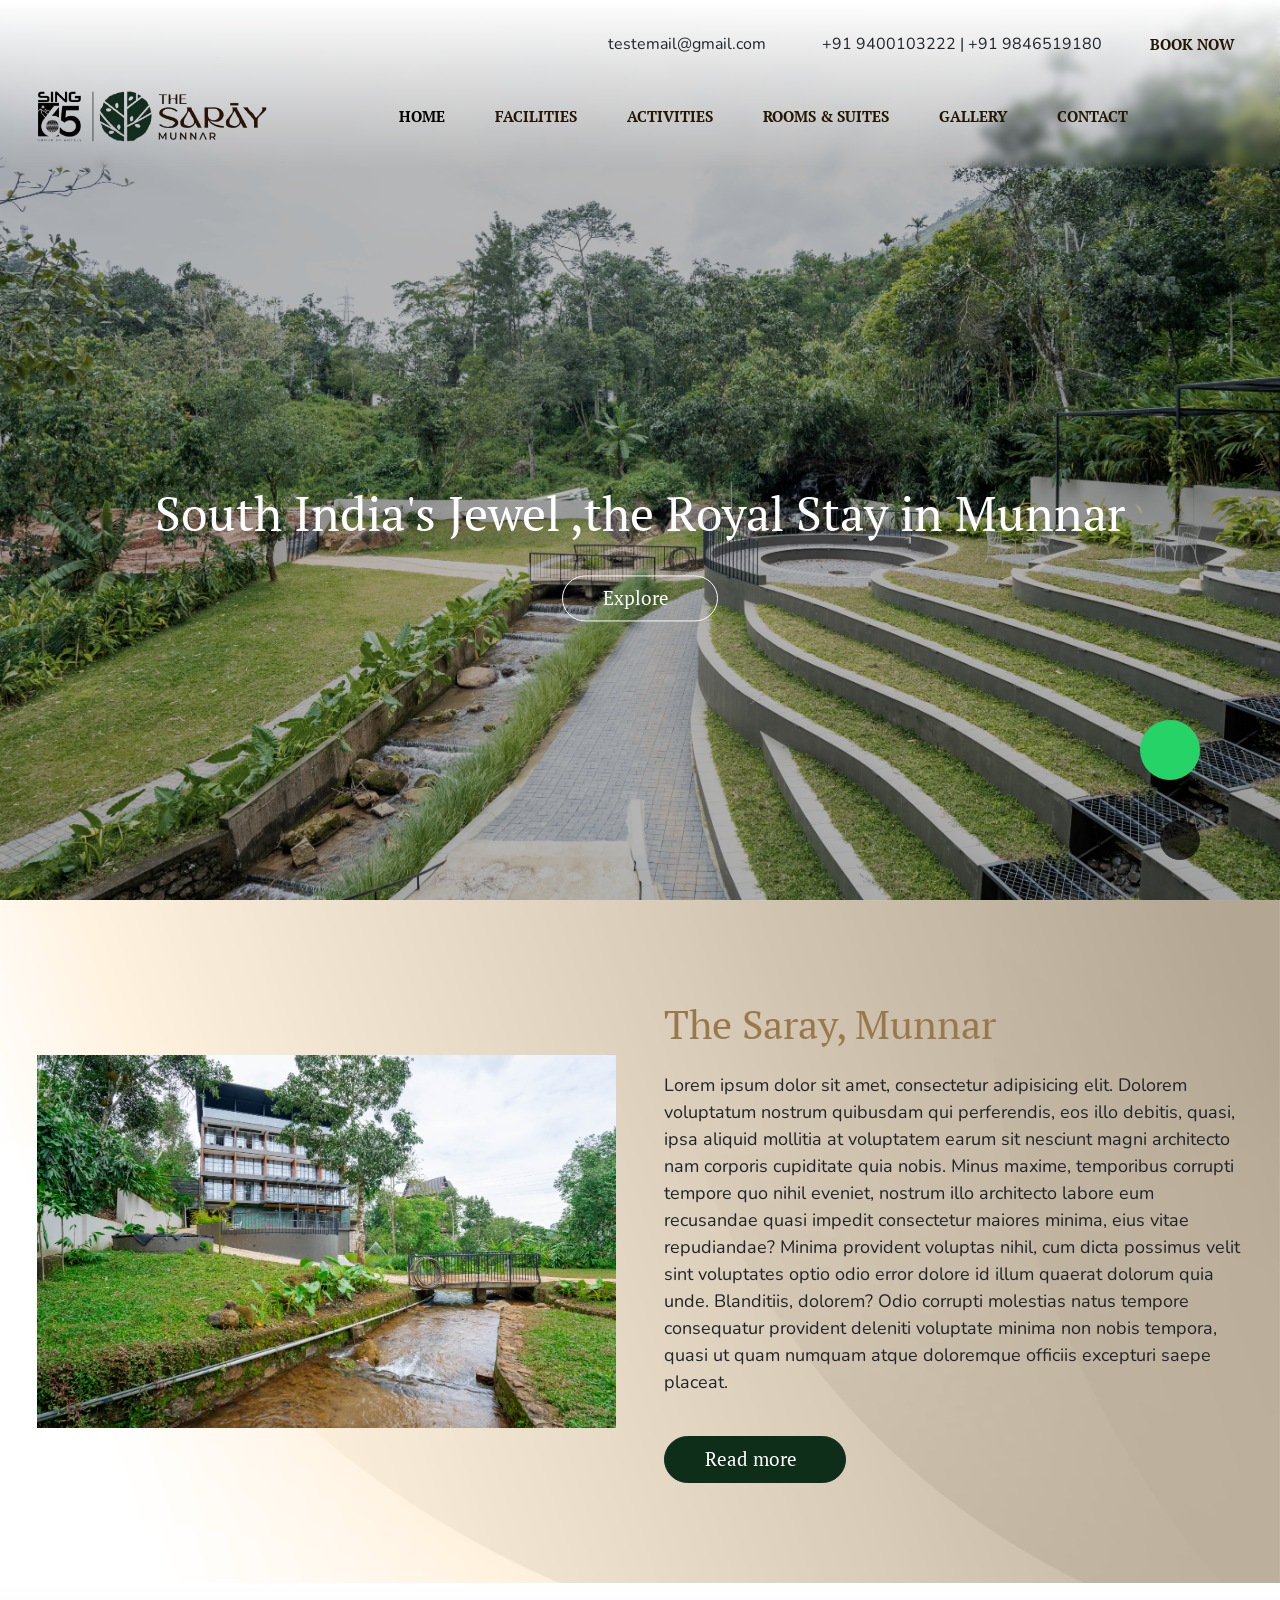
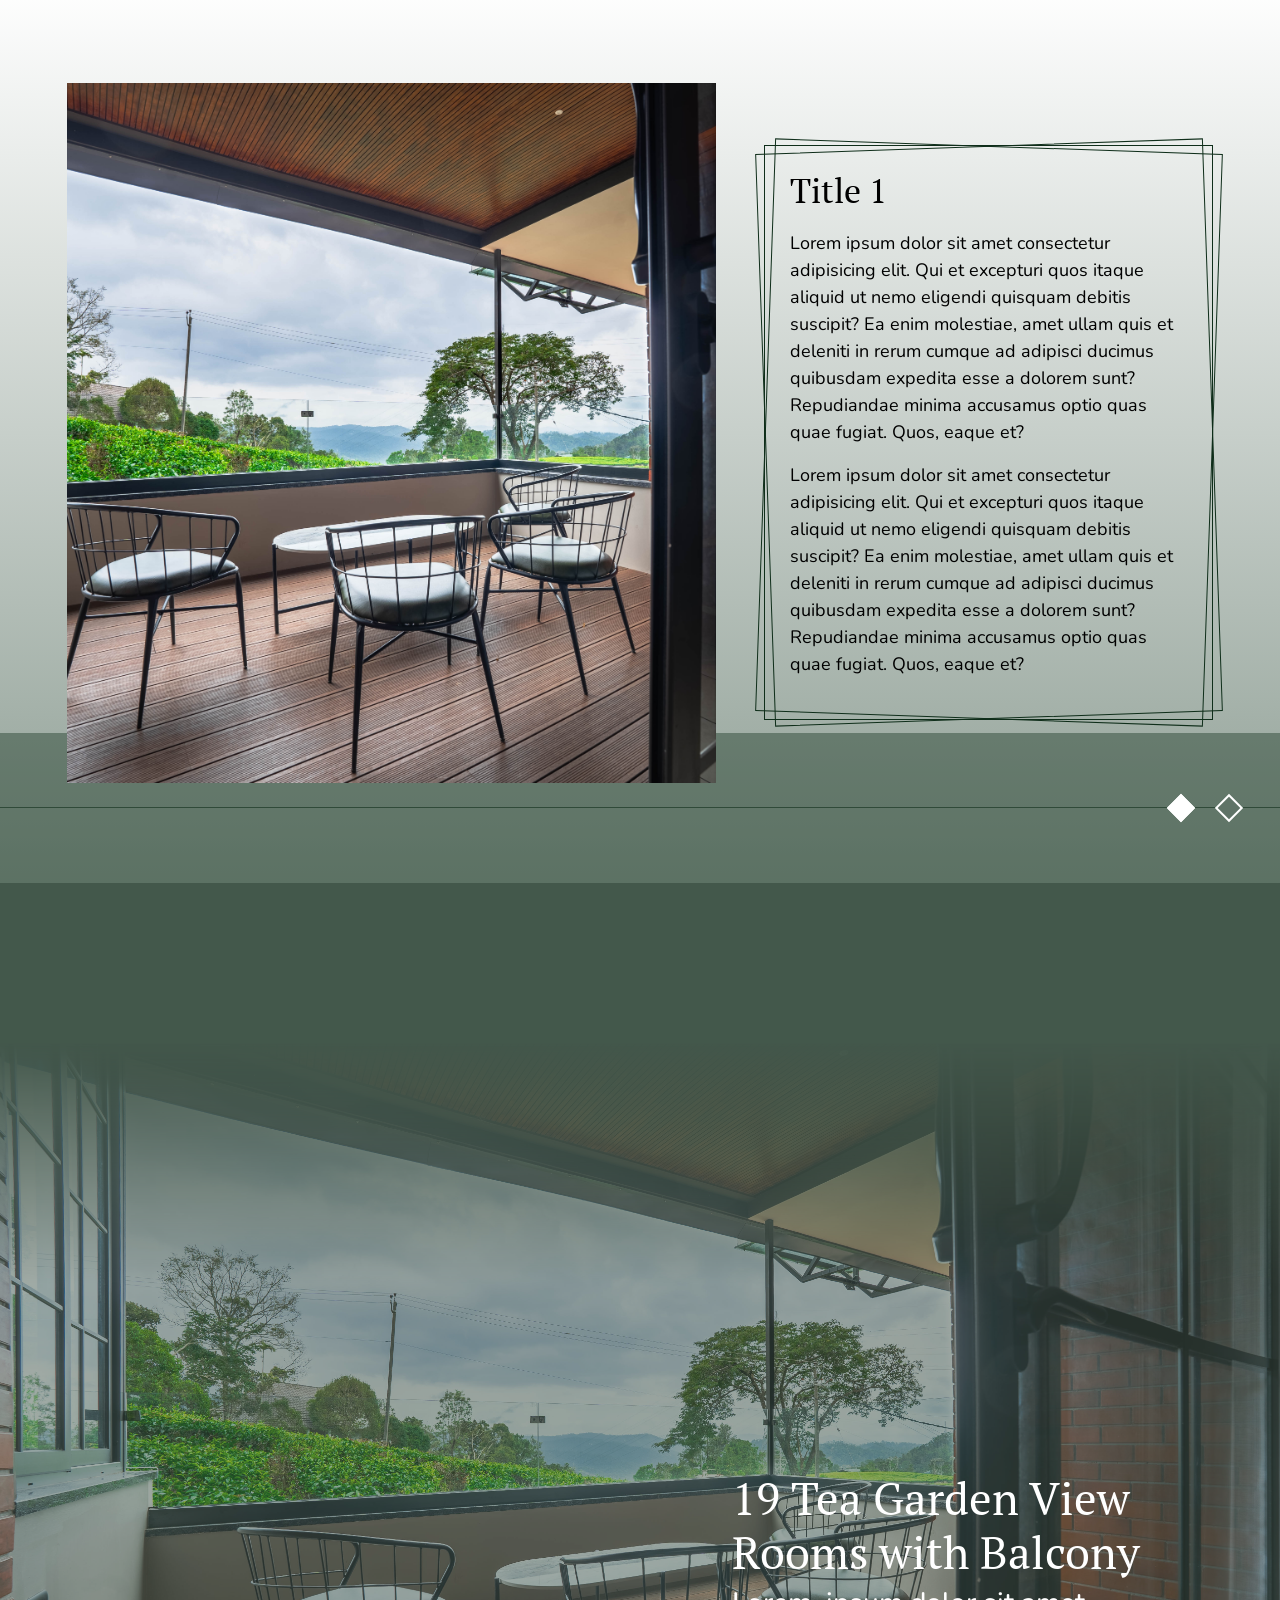
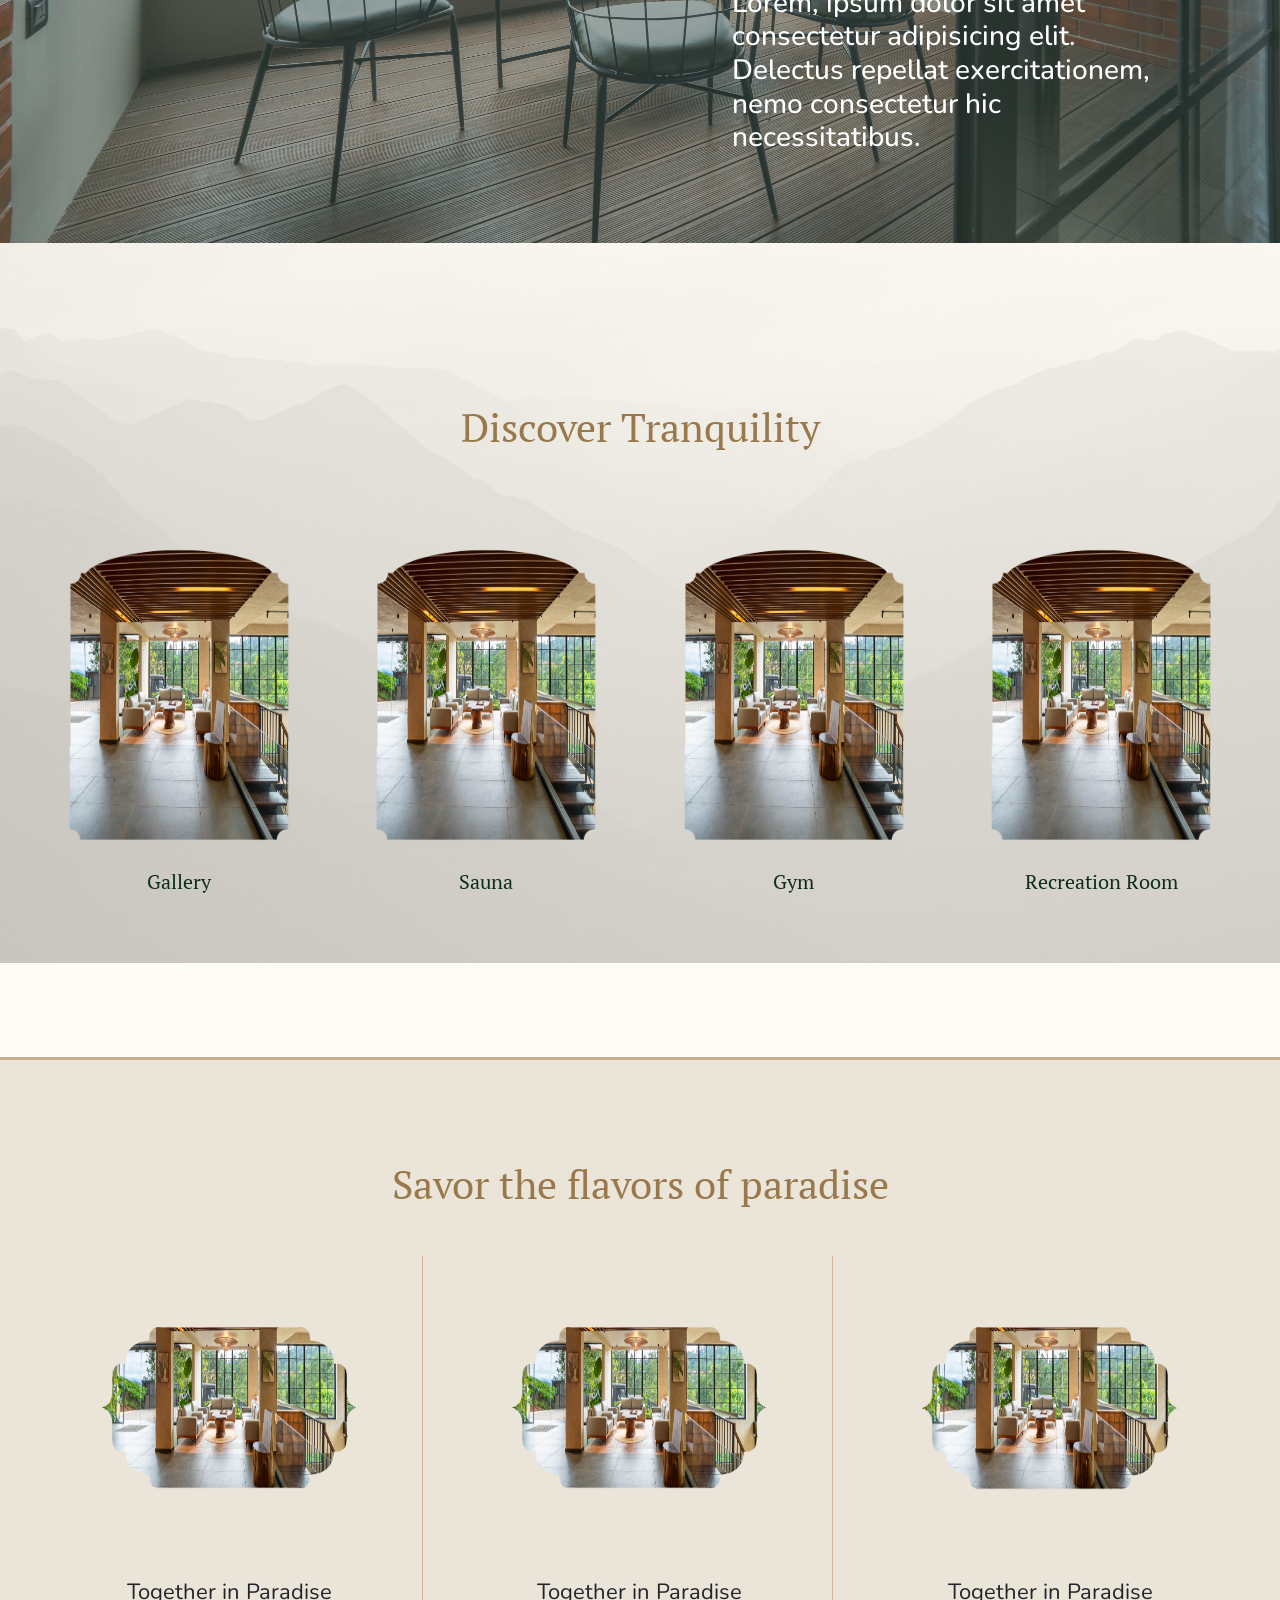
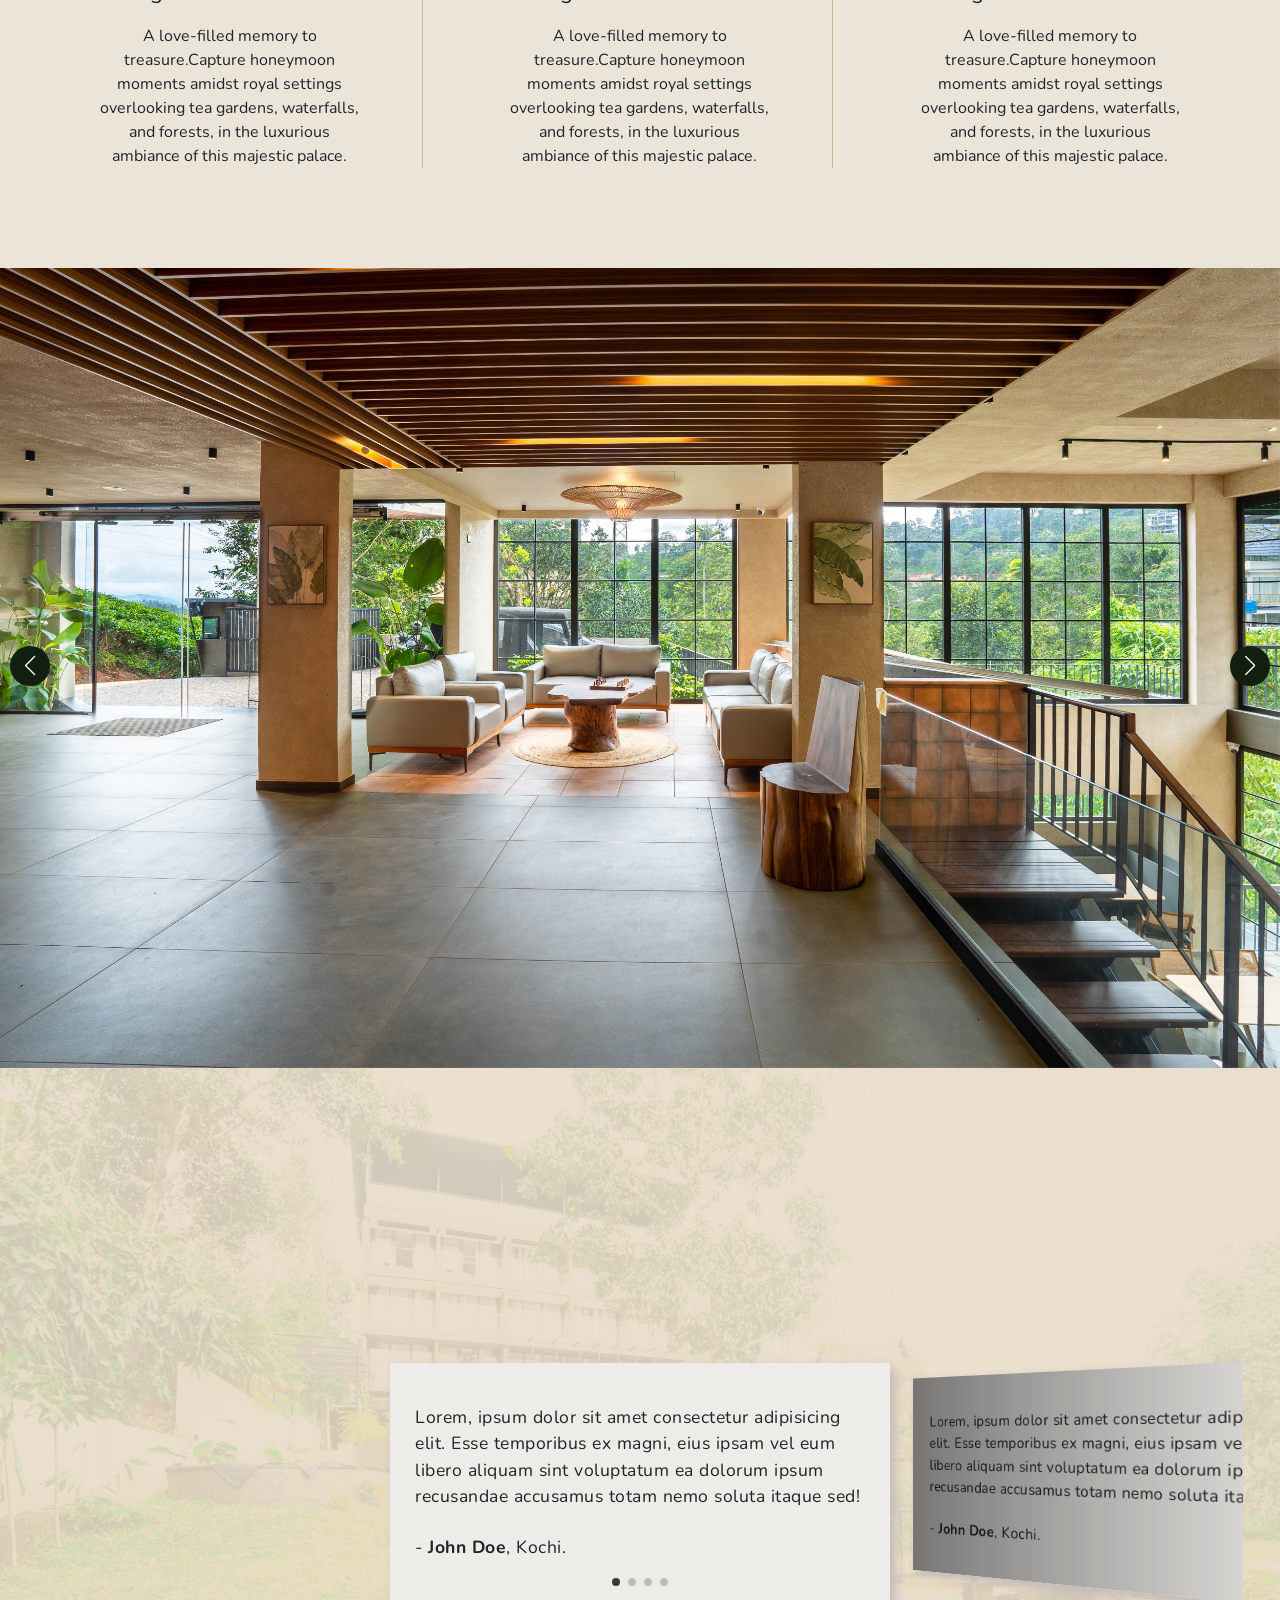
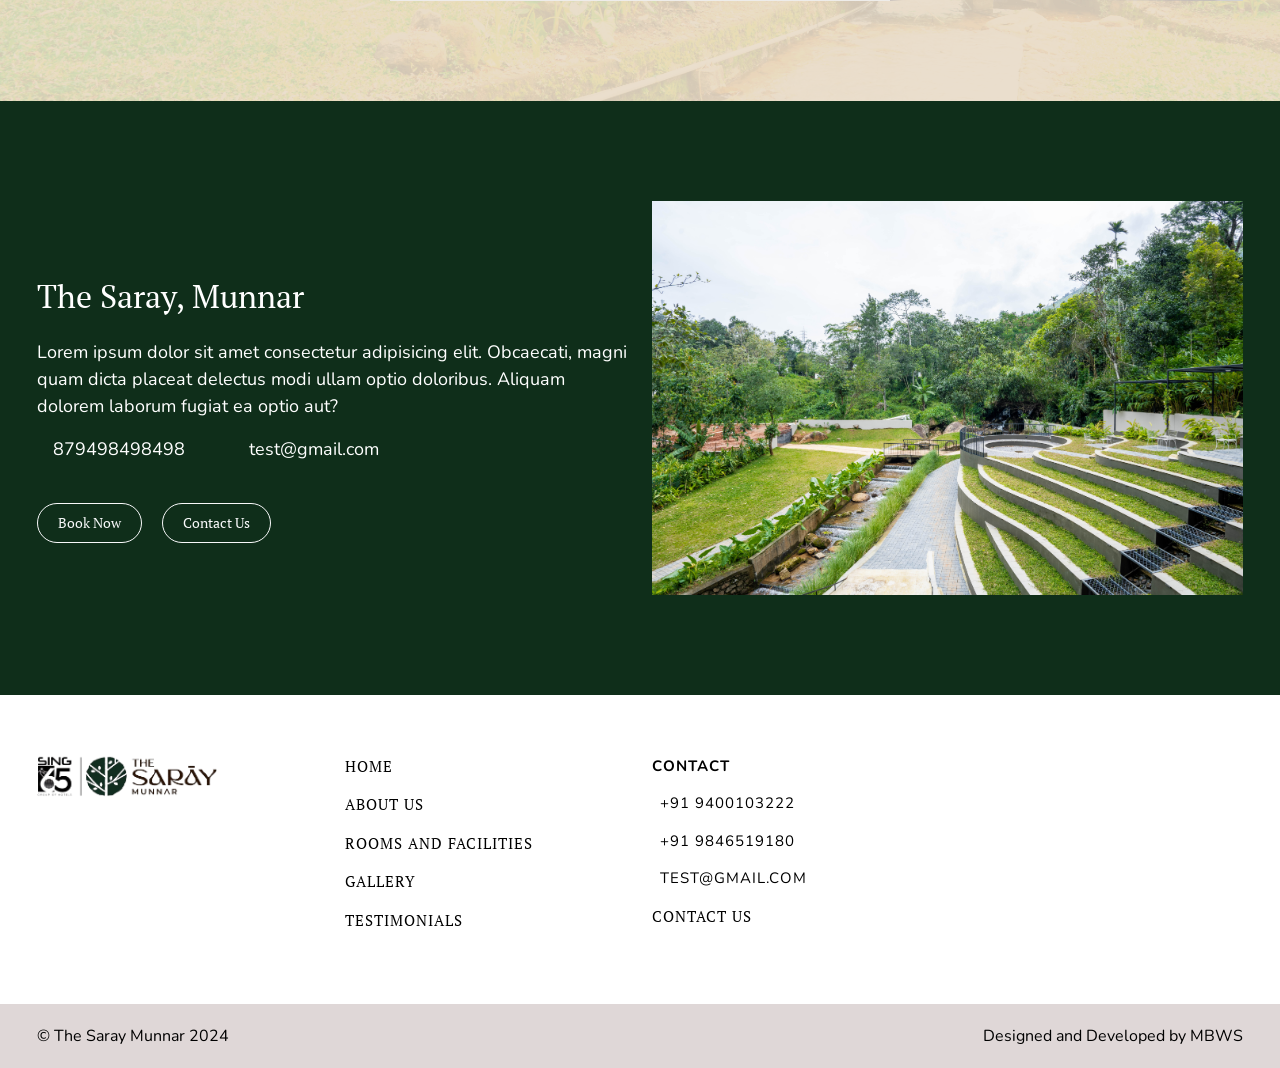
==== index.html @ 4a040584 "updates" ====
<!DOCTYPE html>
<html lang="en">
<head>
    <meta charset="UTF-8">
    <meta name="viewport" content="width=device-width, initial-scale=1.0">
    <title>The Saray Munnar</title>

    <link rel="stylesheet" href="./assets/css/bootstrap.css">
    <link rel="stylesheet" href="./assets/css/app.css">

    <link rel="shortcut icon" href="favicon.png" type="image/x-icon">
</head>
<body>
   <div class="wrapper">
    <main>
        <div class="hero-banner bannerSec">
            <div>
                <header data-include="header"></header>
                <div class="hero-image-slider swiper">
                    <div class="swiper-wrapper align-items-center">
                        <div class="item swiper-slide">
                            <div class="content">
                                <div class="container">
                                    <div>
                                        <h1>South India's Jewel ,the Royal Stay in Munnar</h1>
                                        <!-- <h2>Lorem ipsum dolor sit amet consectetur adipisicing elit. Doloremque velit magnam vero tempore nobis repellat? Nisi vitae autem facilis in ipsam sequi reprehenderit magni ullam.</p> -->
                                        <button class="btn btn-outline-light mt-4">Explore <i class="fas fa-arrow-right ms-2" aria-hidden="true"></i></button>
                                        <!-- <div class="availability-box">
                                            <div>
                                                <p class="title">Check In</p>
                                                <input type="text" class="form-control availability-date datepicker" value="12-10-2022">
                                            </div>
                                            <div>
                                                <p class="title">Check Out</p>
                                                <input type="text" class="form-control availability-date datepicker" value="12-10-2022">
                                            </div>
                                            <div>
                                                <p class="title">Adults</p>
                                                <input type="number" value="2" class="people-count">
                                            </div>
                                            <div>
                                                <p class="title">Children</p>
                                                <input type="number" value="2" class="people-count">
                                            </div>
                                            <div>
                                                <a href="booking.html" class="btn btn-primary">Book Now</a>
                                            </div>
                                        </div> -->
                                    </div>
                                </div>
                            </div>
                            <img class="d-none d-sm-inline-block" src="./assets/images/DSC09615-HDR.jpg" alt="">
                            <img class="d-sm-none" src="./assets/images/banner-mob.png" alt="">
                        </div>
                        <!-- <div class="item swiper-slide">
                            <div class="content">
                                <div class="container">
                                    <div>
                                        <h1>Stay With Comfort</h1>
                                        <h2>Lorem ipsum, dolor sit amet consectetur adipisicing elit. Placeat, voluptatibus.</h2>
                                        <button class="btn btn-primary mt-4">Explore <i class="fas fa-arrow-right ms-2" aria-hidden="true"></i></button>
                                        <div class="availability-box">
                                            <div>
                                                <p class="title">Check In</p>
                                                <input type="text" class="form-control availability-date datepicker" value="12-10-2022">
                                            </div>
                                            <div>
                                                <p class="title">Check Out</p>
                                                <input type="text" class="form-control availability-date datepicker" value="12-10-2022">
                                            </div>
                                            <div>
                                                <p class="title">Adults</p>
                                                <input type="number" value="2" class="people-count">
                                            </div>
                                            <div>
                                                <p class="title">Children</p>
                                                <input type="number" value="2" class="people-count">
                                            </div>
                                            <div>
                                                <a href="booking.html" class="btn btn-primary">Book Now</a>
                                            </div>
                                        </div>
                                    </div>
                                </div>
                            </div>
                            <img src="./assets/images/banner2.jpg" alt="">
                        </div> -->
                    </div>
                </div>
            </div>
        </div>

        <section class="section about-section">
            <div class="container">
                <div class="row mb-3 mb-lg-0 g-5 align-items-center">
                    <div class="col-lg-6">
                        <!-- <div class="aboutImagesWrap">
                            <img src="./assets/images/resort-photo.jpg" class="img-fluid" alt="">
                            <img src="./assets/images/resort-photo-2.jpg"  class="img-fluid" alt="">
                        </div> -->
                        <div class="">
                            <img src="./assets/images/DSC09655-HDR.jpg" class="img-fluid" alt="">
                        </div>
                    </div>
                    <div class="col-lg-6">
                        <h2 class="section-title">The Saray, Munnar</h2>
                        <p>Lorem ipsum dolor sit amet, consectetur adipisicing elit. Dolorem voluptatum nostrum quibusdam qui perferendis, eos illo debitis, quasi, ipsa aliquid mollitia at voluptatem earum sit nesciunt magni architecto nam corporis cupiditate quia nobis. Minus maxime, temporibus corrupti tempore quo nihil eveniet, nostrum illo architecto labore eum recusandae quasi impedit consectetur maiores minima, eius vitae repudiandae? Minima provident voluptas nihil, cum dicta possimus velit sint voluptates optio odio error dolore id illum quaerat dolorum quia unde. Blanditiis, dolorem? Odio corrupti molestias natus tempore consequatur provident deleniti voluptate minima non nobis tempora, quasi ut quam numquam atque doloremque officiis excepturi saepe placeat.</p>
                        <button class="btn btn-primary mt-4">Read more <i class="fas fa-arrow-right ms-2"></i></button>
                        <!-- <img src="./assets/images/sonnie-hiles-DhFHtkECn7Q-unsplash.jpg" style="height: 400px; width: 100%;object-fit: cover;" alt="" class="img-fluid"> -->
                    </div>
                </div>
            </div>
        </section>

        <section class="section slider-section">
            <!-- <img src="./assets/images/bg-img.jpg" alt="" class="img-fluid bgImage"> -->
            <div class="container">
                <div class="verti-center">
                    <div class="swiper aboutSwiper">
                        <div class="swiper-wrapper">
                            <div class="swiper-slide">
                                <div class="aboutSliderItem">
                                    <div class="row align-items-center gx-5">
                                        <div class="col-lg-7">
                                            <img src="./assets/images/DSC09330-HDR.jpg" class="img-fluid" alt="">
                                        </div>
                                        <div class="col-lg-5">
                                            <div class="sliderContent">
                                                <h1 class="title">Title 1</h1>
                                                <div class="desc">
                                                    <p>Lorem ipsum dolor sit amet consectetur adipisicing elit. Qui et excepturi quos itaque aliquid ut nemo eligendi quisquam debitis suscipit? Ea enim molestiae, amet ullam quis et deleniti in rerum cumque ad adipisci ducimus quibusdam expedita esse a dolorem sunt? Repudiandae minima accusamus optio quas quae fugiat. Quos, eaque et?</p>
                                                    <p>Lorem ipsum dolor sit amet consectetur adipisicing elit. Qui et excepturi quos itaque aliquid ut nemo eligendi quisquam debitis suscipit? Ea enim molestiae, amet ullam quis et deleniti in rerum cumque ad adipisci ducimus quibusdam expedita esse a dolorem sunt? Repudiandae minima accusamus optio quas quae fugiat. Quos, eaque et?</p>
                                                </div>
                                            </div>
                                        </div>
                                    </div>
                                </div>
                            </div>
                            <div class="swiper-slide">
                                <div class="aboutSliderItem">
                                    <div class="row align-items-center gx-5">
                                        <div class="col-lg-7">
                                            <img src="./assets/images/DSC09860-HDR.jpg" class="img-fluid" alt="">
                                        </div>
                                        <div class="col-lg-5">
                                            <div class="sliderContent">
                                                <h1 class="title">Title 1</h1>
                                                <div class="desc">
                                                    <p>Lorem ipsum dolor sit amet consectetur adipisicing elit. Qui et excepturi quos itaque aliquid ut nemo eligendi quisquam debitis suscipit? Ea enim molestiae, amet ullam quis et deleniti in rerum cumque ad adipisci ducimus quibusdam expedita esse a dolorem sunt? Repudiandae minima accusamus optio quas quae fugiat. Quos, eaque et?</p>
                                                    <p>Lorem ipsum dolor sit amet consectetur adipisicing elit. Qui et excepturi quos itaque aliquid ut nemo eligendi quisquam debitis suscipit? Ea enim molestiae, amet ullam quis et deleniti in rerum cumque ad adipisci ducimus quibusdam expedita esse a dolorem sunt? Repudiandae minima accusamus optio quas quae fugiat. Quos, eaque et?</p>
                                                </div>
                                            </div>
                                        </div>
                                    </div>
                                </div>
                            </div>
                        </div>
                    </div>
                </div>
            </div>
            <div class="swiperPaginationWrapper">
                <div class="container">
                    <div class="swiper-pagination my-swiper-pagination"></div>
                </div>
            </div>
        </section>

        <section class="section book-now-section">
            <!-- <img src="./assets/images/vecteezy_silhouette-landscape-with-fog-forest-pine-trees_9626037.svg" class="bgImage img-fluid" alt=""> -->
            <div class="container">
                <div class="imageTopText">
                    <div class="container">
                        <h2 class="">19 Tea Garden View Rooms with Balcony</h2>
                        <h3>Lorem, ipsum dolor sit amet consectetur adipisicing elit. Delectus repellat exercitationem, nemo consectetur hic necessitatibus.</h3>
                    </div>
                </div>
            </div>
            <div class="fadeImageWrap" data-fade-color="#43574b">
                <img src="./assets/images/DSC09330-HDR.jpg" class="img-fluid" alt="">
            </div>
        </section>

        <section class="section facilities-section">
            <img class="img-fluid bgImage" src="./assets/images/mateusz-sobczak-QBqv1J5rOOE-unsplash.jpg" alt="">
            <div class="container">
                <div class="text-center">
                    <h2 class="section-title mb-5 pb-5">Discover Tranquility</h2>
                </div>
               <div class="discoverItems">
                    <div class="row">
                        <div class="col-lg-3">
                            <div class="discoverItem">
                                <div class="imgmask">
                                    <img src="./assets/images/DSC09860-HDR.jpg" class="img-fluid" alt="">
                                </div>
                                <a href="javascript:void(0)">Gallery <i class="fas fa-long-arrow-right"></i></a>
                            </div>
                        </div>
                        <div class="col-lg-3">
                            <div class="discoverItem">
                                <div class="imgmask">
                                    <img src="./assets/images/DSC09860-HDR.jpg" class="img-fluid" alt="">
                                </div>
                                 <a href="javascript:void(0)">Sauna <i class="fas fa-long-arrow-right"></i></a>
                            </div>
                        </div>
                        <div class="col-lg-3">
                            <div class="discoverItem">
                                <div class="imgmask">
                                    <img src="./assets/images/DSC09860-HDR.jpg" class="img-fluid" alt="">
                                </div>
                                 <a href="javascript:void(0)">Gym <i class="fas fa-long-arrow-right"></i></a>
                            </div>
                        </div>
                        <div class="col-lg-3">
                            <div class="discoverItem">
                                <div class="imgmask">
                                    <img src="./assets/images/DSC09860-HDR.jpg" class="img-fluid" alt="">
                                </div>
                                 <a href="javascript:void(0)">Recreation Room <i class="fas fa-long-arrow-right"></i></a>
                            </div>
                        </div>
                    </div>
               </div>
            </div>
        </section>
        <!-- <section class="section facilities-section pt-0">
            <div class="container">
                <div class="text-center">
                    <h2 class="section-title">Our Facilities</h2>
                </div>
                <div class="facilities">
                    <div class="facility">
                        <div class="icon">
                            <i class="fas fa-wifi"></i>
                        </div>
                        <span class="text">Internet/Wi-Fi</span>
                    </div>
                    <div class="facility">
                        <div class="icon">
                            <i class="fas fa-car"></i>
                        </div>
                        <span class="text">On Premise Parking</span>
                    </div>
                    <div class="facility">
                        <div class="icon">
                            <i class="fas fa-headset"></i>
                        </div>
                        <span class="text">24-hour front desk service</span>
                    </div>
                    <div class="facility">
                        <div class="icon">
                            <i class="fas fa-bowl-food"></i>
                        </div>
                        <span class="text">Breakfast</span>
                    </div>
                    <div class="facility">
                        <div class="icon">
                            <i class="fas fa-user"></i>
                        </div>
                        <span class="text">Room Service</span>
                    </div>
                </div>
            </div>
        </section> -->

        <section class="section details-section">
            <div class="container">
                <div class="text-center">
                    <h2 class="section-title mb-5">Savor the flavors of paradise</h2>
                </div>
                <div class="row">
                    <div class="col-lg-4">
                        <div class="detailItem">
                            <img src="./assets/images/DSC09860-HDR.jpg" class="img-fluid" alt="">
                            <div class="title">Together in Paradise</div>
                            <div class="desc">A love-filled memory to treasure.Capture honeymoon moments amidst royal settings overlooking tea gardens, waterfalls, and forests, in the luxurious ambiance of this majestic palace.</div>
                        </div>
                    </div>
                    <div class="col-lg-4">
                        <div class="detailItem">
                            <img src="./assets/images/DSC09860-HDR.jpg" class="img-fluid" alt="">
                            <div class="title">Together in Paradise</div>
                            <div class="desc">A love-filled memory to treasure.Capture honeymoon moments amidst royal settings overlooking tea gardens, waterfalls, and forests, in the luxurious ambiance of this majestic palace.</div>
                        </div>
                    </div>
                    <div class="col-lg-4">
                        <div class="detailItem border-end-0">
                            <img src="./assets/images/DSC09860-HDR.jpg" class="img-fluid" alt="">
                            <div class="title">Together in Paradise</div>
                            <div class="desc">A love-filled memory to treasure.Capture honeymoon moments amidst royal settings overlooking tea gardens, waterfalls, and forests, in the luxurious ambiance of this majestic palace.</div>
                        </div>
                    </div>
                </div>
            </div>
        </section>

        <section class="section photos-slider-section">
            <div class="photos-slider swiper">
                <div class="swiper-wrapper">
                    <div class="swiper-slide">
                        <img src="./assets/images/DSC09860-HDR.jpg" alt="" class="img-fluid">
                    </div>
                    <div class="swiper-slide">
                        <img src="./assets/images/DSC09330-HDR.jpg" alt="" class="img-fluid">
                    </div>
                </div>  
                <div class="swiper-button-prev"></div>
                <div class="swiper-button-next"></div>
            </div>
        </section>

        <section class="section testimonialSection">
            <img src="./assets/images/DSC09655-HDR.jpg" class="img-fluid bgImage" alt="">
            <div class="container">
                <h3 class="subhead noBefore text-center ">What our guests say!</h3>
                <h2 class="section-title text-center ">Testimonials</h2>
                <div class="swiper mySwiper">
                    <div class="swiper-wrapper">
                      <div class="swiper-slide testimorialWrapper">
                        <p class="quoteIcon"><i class="fas fa-quote-left"></i></p>
                        <p class="testimonialContent">
                            Lorem, ipsum dolor sit amet consectetur adipisicing elit. Esse temporibus ex magni, eius ipsam vel eum libero aliquam sint voluptatum ea dolorum ipsum recusandae accusamus totam nemo soluta itaque sed!
                        </p>
                        <p class="quoteIcon text-end"><i class="fas fa-quote-right"></i></p>
                        <p class="personName mt-4">- <span>John Doe</span>, <span>Kochi.</span></p>
                      </div>
                      <div class="swiper-slide testimorialWrapper">
                        <p class="quoteIcon"><i class="fas fa-quote-left"></i></p>
                        <p class="testimonialContent">
                            Lorem, ipsum dolor sit amet consectetur adipisicing elit. Esse temporibus ex magni, eius ipsam vel eum libero aliquam sint voluptatum ea dolorum ipsum recusandae accusamus totam nemo soluta itaque sed!
                        </p>
                        <p class="quoteIcon text-end"><i class="fas fa-quote-right"></i></p>
                        <p class="personName mt-4">- <span>John Doe</span>, <span>Kochi.</span></p>
                      </div>
                      <div class="swiper-slide testimorialWrapper">
                        <p class="quoteIcon"><i class="fas fa-quote-left"></i></p>
                        <p class="testimonialContent">
                            Lorem, ipsum dolor sit amet consectetur adipisicing elit. Esse temporibus ex magni, eius ipsam vel eum libero aliquam sint voluptatum ea dolorum ipsum recusandae accusamus totam nemo soluta itaque sed!
                        </p>
                        <p class="quoteIcon text-end"><i class="fas fa-quote-right"></i></p>
                        <p class="personName mt-4">- <span>John Doe</span>, <span>Kochi.</span></p>
                      </div>
                      <div class="swiper-slide testimorialWrapper">
                        <p class="quoteIcon"><i class="fas fa-quote-left"></i></p>
                        <p class="testimonialContent">
                            Lorem, ipsum dolor sit amet consectetur adipisicing elit. Esse temporibus ex magni, eius ipsam vel eum libero aliquam sint voluptatum ea dolorum ipsum recusandae accusamus totam nemo soluta itaque sed!
                        </p>
                        <p class="quoteIcon text-end"><i class="fas fa-quote-right"></i></p>
                        <p class="personName mt-4">- <span>John Doe</span>, <span>Kochi.</span></p>
                      </div>
                    </div>
                    <div class="swiper-pagination"></div>
                </div>
            </div>
        </section>

        



        <section class="section contact-section">
            <!-- <div class="container">
                <div class="row align-items-center gx-5">
                    <div class="col-lg-6 mb-3 mb-lg-0">
                        <h2 class="text-white">Get in touch with us</h2>
                        <p class="text-white mb-5">Want to get in touch ?We’d love to hear from you. Here’s how you can reach us.</p>
                        <p class="mb-3 text-white"><i class="fa-brands fa-whatsapp me-2"></i>+91 83938393899</p>
                        <p class="mb-3 text-white"><i class="fa-solid fa-phone me-2"></i>+91 83938393899</p>
                        <p class="mb-3 text-white"><i class="fa-solid fa-envelope me-2"></i>admin@email.com</p>
                    </div>
                   <div class="col-lg-6">
                        <div class="contact-us-box">
                            <div class="form-item">
                                <label for="">Name</label>
                                <input type="text" class="form-control">
                            </div>
                            <div class="form-item">
                                <label for="">Phone Number</label>
                                <input type="text" class="form-control">
                            </div>
                            <div class="form-item">
                                <label for="">Email</label>
                                <input type="email" class="form-control">
                            </div>
                            <div class="form-item">
                                <label for="">Message</label>
                                <textarea class="form-control" rows="5"></textarea>
                            </div>
                            <button class="btn btn-primary">Submit</button>
                        </div>
                   </div>
                </div>
            </div> -->
            <div class="container">
                <div class="row align-items-center">
                    <div class="col-lg-6">
                        <div class="text-white">
                            <h1 class="sub-title-2 text-start">The Saray, Munnar</h1>
                            <p class="f18">Lorem ipsum dolor sit amet consectetur adipisicing elit. Obcaecati, magni quam dicta placeat delectus modi ullam optio doloribus. Aliquam dolorem laborum fugiat ea optio aut?</p>
                            <div class="d-sm-flex gap-5 justify-content-start">
                                <p class="f18"><i class="fas fa-phone me-3"></i><span>879498498498</span></p>
                                <p class="f18"><i class="fas fa-envelope me-3"></i><span>test@gmail.com</span></p>
                            </div>
                            <div class="mt-4">
                                <button class="btn btn-outline-light btn-sm me-3">Book Now</button>
                                <button class="btn btn-outline-light btn-sm me-3">Contact Us</button>
                            </div>
                        </div>
                    </div>
                    <div class="col-lg-6">
                        <img src="./assets/images/DSC09615-HDR.jpg" class="img-fluid" alt="">
                    </div>
                </div>
            </div>
        </section>

    </main>
    <footer data-include="footer"></footer>
   </div>


   <script src="./assets/js/jquery.js"></script>
   <script src="./assets/js/bootstrap.bundle.min.js"></script>
   <script src="./assets/js/plugins.js"></script>
   <script src="./assets/js/app.js"></script>
</body>
</html>
---- assets/css/app.css ----
﻿@import"https://fonts.googleapis.com/css2?family=Nunito:ital,wght@0,200..1000;1,200..1000&family=PT+Serif:ital,wght@0,400;0,700;1,400;1,700&display=swap";.slick-slider{position:relative;display:block;box-sizing:border-box;-webkit-user-select:none;-moz-user-select:none;-ms-user-select:none;user-select:none;-webkit-touch-callout:none;-khtml-user-select:none;-ms-touch-action:pan-y;touch-action:pan-y;-webkit-tap-highlight-color:rgba(0,0,0,0)}.slick-list{position:relative;display:block;overflow:hidden;margin:0;padding:0}.slick-list:focus{outline:none}.slick-list.dragging{cursor:pointer;cursor:hand}.slick-slider .slick-track,.slick-slider .slick-list{-webkit-transform:translate3d(0, 0, 0);-moz-transform:translate3d(0, 0, 0);-ms-transform:translate3d(0, 0, 0);-o-transform:translate3d(0, 0, 0);transform:translate3d(0, 0, 0)}.slick-track{position:relative;top:0;left:0;display:block;margin-left:auto;margin-right:auto}.slick-track:before,.slick-track:after{display:table;content:""}.slick-track:after{clear:both}.slick-loading .slick-track{visibility:hidden}.slick-slide{display:none;float:left;height:100%;min-height:1px}[dir=rtl] .slick-slide{float:right}.slick-slide img{display:block}.slick-slide.slick-loading img{display:none}.slick-slide.dragging img{pointer-events:none}.slick-initialized .slick-slide{display:block}.slick-loading .slick-slide{visibility:hidden}.slick-vertical .slick-slide{display:block;height:auto;border:1px solid rgba(0,0,0,0)}.slick-arrow.slick-hidden{display:none}.slick-dots{display:flex;gap:15px;justify-content:center;align-items:center;margin-top:30px}.slick-dots li{list-style-type:none}.slick-dots button{font-size:0;width:13px;height:13px;border-radius:50%;background-color:rgba(15,46,26,.5);border:none}.slick-dots .slick-active button{background-color:#0f2e1a}@font-face{font-family:swiper-icons;src:url("data:application/font-woff;charset=utf-8;base64, [base64]//wADZ2x5ZgAAAywAAADMAAAD2MHtryVoZWFkAAABbAAAADAAAAA2E2+eoWhoZWEAAAGcAAAAHwAAACQC9gDzaG10eAAAAigAAAAZAAAArgJkABFsb2NhAAAC0AAAAFoAAABaFQAUGG1heHAAAAG8AAAAHwAAACAAcABAbmFtZQAAA/gAAAE5AAACXvFdBwlwb3N0AAAFNAAAAGIAAACE5s74hXjaY2BkYGAAYpf5Hu/j+W2+MnAzMYDAzaX6QjD6/4//Bxj5GA8AuRwMYGkAPywL13jaY2BkYGA88P8Agx4j+/8fQDYfA1AEBWgDAIB2BOoAeNpjYGRgYNBh4GdgYgABEMnIABJzYNADCQAACWgAsQB42mNgYfzCOIGBlYGB0YcxjYGBwR1Kf2WQZGhhYGBiYGVmgAFGBiQQkOaawtDAoMBQxXjg/wEGPcYDDA4wNUA2CCgwsAAAO4EL6gAAeNpj2M0gyAACqxgGNWBkZ2D4/wMA+xkDdgAAAHjaY2BgYGaAYBkGRgYQiAHyGMF8FgYHIM3DwMHABGQrMOgyWDLEM1T9/w8UBfEMgLzE////P/5//f/V/xv+r4eaAAeMbAxwIUYmIMHEgKYAYjUcsDAwsLKxc3BycfPw8jEQA/[base64]/uznmfPFBNODM2K7MTQ45YEAZqGP81AmGGcF3iPqOop0r1SPTaTbVkfUe4HXj97wYE+yNwWYxwWu4v1ugWHgo3S1XdZEVqWM7ET0cfnLGxWfkgR42o2PvWrDMBSFj/IHLaF0zKjRgdiVMwScNRAoWUoH78Y2icB/yIY09An6AH2Bdu/UB+yxopYshQiEvnvu0dURgDt8QeC8PDw7Fpji3fEA4z/PEJ6YOB5hKh4dj3EvXhxPqH/SKUY3rJ7srZ4FZnh1PMAtPhwP6fl2PMJMPDgeQ4rY8YT6Gzao0eAEA409DuggmTnFnOcSCiEiLMgxCiTI6Cq5DZUd3Qmp10vO0LaLTd2cjN4fOumlc7lUYbSQcZFkutRG7g6JKZKy0RmdLY680CDnEJ+UMkpFFe1RN7nxdVpXrC4aTtnaurOnYercZg2YVmLN/d/gczfEimrE/fs/bOuq29Zmn8tloORaXgZgGa78yO9/cnXm2BpaGvq25Dv9S4E9+5SIc9PqupJKhYFSSl47+Qcr1mYNAAAAeNptw0cKwkAAAMDZJA8Q7OUJvkLsPfZ6zFVERPy8qHh2YER+3i/BP83vIBLLySsoKimrqKqpa2hp6+jq6RsYGhmbmJqZSy0sraxtbO3sHRydnEMU4uR6yx7JJXveP7WrDycAAAAAAAH//wACeNpjYGRgYOABYhkgZgJCZgZNBkYGLQZtIJsFLMYAAAw3ALgAeNolizEKgDAQBCchRbC2sFER0YD6qVQiBCv/H9ezGI6Z5XBAw8CBK/m5iQQVauVbXLnOrMZv2oLdKFa8Pjuru2hJzGabmOSLzNMzvutpB3N42mNgZGBg4GKQYzBhYMxJLMlj4GBgAYow/P/PAJJhLM6sSoWKfWCAAwDAjgbRAAB42mNgYGBkAIIbCZo5IPrmUn0hGA0AO8EFTQAA");font-weight:400;font-style:normal}:root{--swiper-theme-color:#007aff}:host{position:relative;display:block;margin-left:auto;margin-right:auto;z-index:1}.swiper{margin-left:auto;margin-right:auto;position:relative;overflow:hidden;list-style:none;padding:0;z-index:1;display:block}.swiper-vertical>.swiper-wrapper{flex-direction:column}.swiper-wrapper{position:relative;width:100%;height:100%;z-index:1;display:flex;transition-property:transform;transition-timing-function:var(--swiper-wrapper-transition-timing-function, initial);box-sizing:content-box}.swiper-android .swiper-slide,.swiper-ios .swiper-slide,.swiper-wrapper{transform:translate3d(0px, 0, 0)}.swiper-horizontal{touch-action:pan-y}.swiper-vertical{touch-action:pan-x}.swiper-slide{flex-shrink:0;width:100%;height:100%;position:relative;transition-property:transform;display:block}.swiper-slide-invisible-blank{visibility:hidden}.swiper-autoheight,.swiper-autoheight .swiper-slide{height:auto}.swiper-autoheight .swiper-wrapper{align-items:flex-start;transition-property:transform,height}.swiper-backface-hidden .swiper-slide{transform:translateZ(0);-webkit-backface-visibility:hidden;backface-visibility:hidden}.swiper-3d.swiper-css-mode .swiper-wrapper{perspective:1200px}.swiper-3d .swiper-wrapper{transform-style:preserve-3d}.swiper-3d{perspective:1200px}.swiper-3d .swiper-cube-shadow,.swiper-3d .swiper-slide{transform-style:preserve-3d}.swiper-css-mode>.swiper-wrapper{overflow:auto;scrollbar-width:none;-ms-overflow-style:none}.swiper-css-mode>.swiper-wrapper::-webkit-scrollbar{display:none}.swiper-css-mode>.swiper-wrapper>.swiper-slide{scroll-snap-align:start start}.swiper-css-mode.swiper-horizontal>.swiper-wrapper{scroll-snap-type:x mandatory}.swiper-css-mode.swiper-vertical>.swiper-wrapper{scroll-snap-type:y mandatory}.swiper-css-mode.swiper-free-mode>.swiper-wrapper{scroll-snap-type:none}.swiper-css-mode.swiper-free-mode>.swiper-wrapper>.swiper-slide{scroll-snap-align:none}.swiper-css-mode.swiper-centered>.swiper-wrapper::before{content:"";flex-shrink:0;order:9999}.swiper-css-mode.swiper-centered>.swiper-wrapper>.swiper-slide{scroll-snap-align:center center;scroll-snap-stop:always}.swiper-css-mode.swiper-centered.swiper-horizontal>.swiper-wrapper>.swiper-slide:first-child{margin-inline-start:var(--swiper-centered-offset-before)}.swiper-css-mode.swiper-centered.swiper-horizontal>.swiper-wrapper::before{height:100%;min-height:1px;width:var(--swiper-centered-offset-after)}.swiper-css-mode.swiper-centered.swiper-vertical>.swiper-wrapper>.swiper-slide:first-child{margin-block-start:var(--swiper-centered-offset-before)}.swiper-css-mode.swiper-centered.swiper-vertical>.swiper-wrapper::before{width:100%;min-width:1px;height:var(--swiper-centered-offset-after)}.swiper-3d .swiper-slide-shadow,.swiper-3d .swiper-slide-shadow-bottom,.swiper-3d .swiper-slide-shadow-left,.swiper-3d .swiper-slide-shadow-right,.swiper-3d .swiper-slide-shadow-top{position:absolute;left:0;top:0;width:100%;height:100%;pointer-events:none;z-index:10}.swiper-3d .swiper-slide-shadow{background:rgba(0,0,0,.15)}.swiper-3d .swiper-slide-shadow-left{background-image:linear-gradient(to left, rgba(0, 0, 0, 0.5), rgba(0, 0, 0, 0))}.swiper-3d .swiper-slide-shadow-right{background-image:linear-gradient(to right, rgba(0, 0, 0, 0.5), rgba(0, 0, 0, 0))}.swiper-3d .swiper-slide-shadow-top{background-image:linear-gradient(to top, rgba(0, 0, 0, 0.5), rgba(0, 0, 0, 0))}.swiper-3d .swiper-slide-shadow-bottom{background-image:linear-gradient(to bottom, rgba(0, 0, 0, 0.5), rgba(0, 0, 0, 0))}.swiper-lazy-preloader{width:42px;height:42px;position:absolute;left:50%;top:50%;margin-left:-21px;margin-top:-21px;z-index:10;transform-origin:50%;box-sizing:border-box;border:4px solid var(--swiper-preloader-color, var(--swiper-theme-color));border-radius:50%;border-top-color:rgba(0,0,0,0)}.swiper-watch-progress .swiper-slide-visible .swiper-lazy-preloader,.swiper:not(.swiper-watch-progress) .swiper-lazy-preloader{animation:swiper-preloader-spin 1s infinite linear}.swiper-lazy-preloader-white{--swiper-preloader-color:#fff}.swiper-lazy-preloader-black{--swiper-preloader-color:#000}@keyframes swiper-preloader-spin{0%{transform:rotate(0deg)}100%{transform:rotate(360deg)}}.swiper-virtual .swiper-slide{-webkit-backface-visibility:hidden;transform:translateZ(0)}.swiper-virtual.swiper-css-mode .swiper-wrapper::after{content:"";position:absolute;left:0;top:0;pointer-events:none}.swiper-virtual.swiper-css-mode.swiper-horizontal .swiper-wrapper::after{height:1px;width:var(--swiper-virtual-size)}.swiper-virtual.swiper-css-mode.swiper-vertical .swiper-wrapper::after{width:1px;height:var(--swiper-virtual-size)}:root{--swiper-navigation-size:44px}.swiper-button-next,.swiper-button-prev{position:absolute;top:var(--swiper-navigation-top-offset, 50%);width:calc(var(--swiper-navigation-size)/44*27);height:var(--swiper-navigation-size);margin-top:calc(0px - var(--swiper-navigation-size)/2);z-index:10;cursor:pointer;display:flex;align-items:center;justify-content:center;color:var(--swiper-navigation-color, var(--swiper-theme-color))}.swiper-button-next.swiper-button-disabled,.swiper-button-prev.swiper-button-disabled{opacity:.35;cursor:auto;pointer-events:none}.swiper-button-next.swiper-button-hidden,.swiper-button-prev.swiper-button-hidden{opacity:0;cursor:auto;pointer-events:none}.swiper-navigation-disabled .swiper-button-next,.swiper-navigation-disabled .swiper-button-prev{display:none !important}.swiper-button-next svg,.swiper-button-prev svg{width:100%;height:100%;object-fit:contain;transform-origin:center}.swiper-rtl .swiper-button-next svg,.swiper-rtl .swiper-button-prev svg{transform:rotate(180deg)}.swiper-button-prev,.swiper-rtl .swiper-button-next{left:var(--swiper-navigation-sides-offset, 10px);right:auto}.swiper-button-next,.swiper-rtl .swiper-button-prev{right:var(--swiper-navigation-sides-offset, 10px);left:auto}.swiper-button-lock{display:none}.swiper-button-next:after,.swiper-button-prev:after{font-family:swiper-icons;font-size:var(--swiper-navigation-size);text-transform:none !important;letter-spacing:0;font-variant:initial;line-height:1}.swiper-button-prev:after,.swiper-rtl .swiper-button-next:after{content:"prev"}.swiper-button-next,.swiper-rtl .swiper-button-prev{right:var(--swiper-navigation-sides-offset, 10px);left:auto}.swiper-button-next:after,.swiper-rtl .swiper-button-prev:after{content:"next"}.swiper-pagination{position:absolute;text-align:center;transition:.3s opacity;transform:translate3d(0, 0, 0);z-index:10}.swiper-pagination.swiper-pagination-hidden{opacity:0}.swiper-pagination-disabled>.swiper-pagination,.swiper-pagination.swiper-pagination-disabled{display:none !important}.swiper-horizontal>.swiper-pagination-bullets,.swiper-pagination-bullets.swiper-pagination-horizontal,.swiper-pagination-custom,.swiper-pagination-fraction{bottom:var(--swiper-pagination-bottom, 8px);top:var(--swiper-pagination-top, auto);left:0;width:100%}.swiper-pagination-bullets-dynamic{overflow:hidden;font-size:0}.swiper-pagination-bullets-dynamic .swiper-pagination-bullet{transform:scale(0.33);position:relative}.swiper-pagination-bullets-dynamic .swiper-pagination-bullet-active{transform:scale(1)}.swiper-pagination-bullets-dynamic .swiper-pagination-bullet-active-main{transform:scale(1)}.swiper-pagination-bullets-dynamic .swiper-pagination-bullet-active-prev{transform:scale(0.66)}.swiper-pagination-bullets-dynamic .swiper-pagination-bullet-active-prev-prev{transform:scale(0.33)}.swiper-pagination-bullets-dynamic .swiper-pagination-bullet-active-next{transform:scale(0.66)}.swiper-pagination-bullets-dynamic .swiper-pagination-bullet-active-next-next{transform:scale(0.33)}.swiper-pagination-bullet{width:var(--swiper-pagination-bullet-width, var(--swiper-pagination-bullet-size, 8px));height:var(--swiper-pagination-bullet-height, var(--swiper-pagination-bullet-size, 8px));display:inline-block;border-radius:var(--swiper-pagination-bullet-border-radius, 50%);background:var(--swiper-pagination-bullet-inactive-color, #000);opacity:var(--swiper-pagination-bullet-inactive-opacity, 0.2)}button.swiper-pagination-bullet{border:none;margin:0;padding:0;box-shadow:none;-webkit-appearance:none;appearance:none}.swiper-pagination-clickable .swiper-pagination-bullet{cursor:pointer}.swiper-pagination-bullet:only-child{display:none !important}.swiper-pagination-bullet-active{opacity:var(--swiper-pagination-bullet-opacity, 1);background:var(--swiper-pagination-color, var(--swiper-theme-color))}.swiper-pagination-vertical.swiper-pagination-bullets,.swiper-vertical>.swiper-pagination-bullets{right:var(--swiper-pagination-right, 8px);left:var(--swiper-pagination-left, auto);top:50%;transform:translate3d(0px, -50%, 0)}.swiper-pagination-vertical.swiper-pagination-bullets .swiper-pagination-bullet,.swiper-vertical>.swiper-pagination-bullets .swiper-pagination-bullet{margin:var(--swiper-pagination-bullet-vertical-gap, 6px) 0;display:block}.swiper-pagination-vertical.swiper-pagination-bullets.swiper-pagination-bullets-dynamic,.swiper-vertical>.swiper-pagination-bullets.swiper-pagination-bullets-dynamic{top:50%;transform:translateY(-50%);width:8px}.swiper-pagination-vertical.swiper-pagination-bullets.swiper-pagination-bullets-dynamic .swiper-pagination-bullet,.swiper-vertical>.swiper-pagination-bullets.swiper-pagination-bullets-dynamic .swiper-pagination-bullet{display:inline-block;transition:.2s transform,.2s top}.swiper-horizontal>.swiper-pagination-bullets .swiper-pagination-bullet,.swiper-pagination-horizontal.swiper-pagination-bullets .swiper-pagination-bullet{margin:0 var(--swiper-pagination-bullet-horizontal-gap, 4px)}.swiper-horizontal>.swiper-pagination-bullets.swiper-pagination-bullets-dynamic,.swiper-pagination-horizontal.swiper-pagination-bullets.swiper-pagination-bullets-dynamic{left:50%;transform:translateX(-50%);white-space:nowrap}.swiper-horizontal>.swiper-pagination-bullets.swiper-pagination-bullets-dynamic .swiper-pagination-bullet,.swiper-pagination-horizontal.swiper-pagination-bullets.swiper-pagination-bullets-dynamic .swiper-pagination-bullet{transition:.2s transform,.2s left}.swiper-horizontal.swiper-rtl>.swiper-pagination-bullets-dynamic .swiper-pagination-bullet{transition:.2s transform,.2s right}.swiper-pagination-fraction{color:var(--swiper-pagination-fraction-color, inherit)}.swiper-pagination-progressbar{background:var(--swiper-pagination-progressbar-bg-color, rgba(0, 0, 0, 0.25));position:absolute}.swiper-pagination-progressbar .swiper-pagination-progressbar-fill{background:var(--swiper-pagination-color, var(--swiper-theme-color));position:absolute;left:0;top:0;width:100%;height:100%;transform:scale(0);transform-origin:left top}.swiper-rtl .swiper-pagination-progressbar .swiper-pagination-progressbar-fill{transform-origin:right top}.swiper-horizontal>.swiper-pagination-progressbar,.swiper-pagination-progressbar.swiper-pagination-horizontal,.swiper-pagination-progressbar.swiper-pagination-vertical.swiper-pagination-progressbar-opposite,.swiper-vertical>.swiper-pagination-progressbar.swiper-pagination-progressbar-opposite{width:100%;height:var(--swiper-pagination-progressbar-size, 4px);left:0;top:0}.swiper-horizontal>.swiper-pagination-progressbar.swiper-pagination-progressbar-opposite,.swiper-pagination-progressbar.swiper-pagination-horizontal.swiper-pagination-progressbar-opposite,.swiper-pagination-progressbar.swiper-pagination-vertical,.swiper-vertical>.swiper-pagination-progressbar{width:var(--swiper-pagination-progressbar-size, 4px);height:100%;left:0;top:0}.swiper-pagination-lock{display:none}.swiper-scrollbar{border-radius:var(--swiper-scrollbar-border-radius, 10px);position:relative;touch-action:none;background:var(--swiper-scrollbar-bg-color, rgba(0, 0, 0, 0.1))}.swiper-scrollbar-disabled>.swiper-scrollbar,.swiper-scrollbar.swiper-scrollbar-disabled{display:none !important}.swiper-horizontal>.swiper-scrollbar,.swiper-scrollbar.swiper-scrollbar-horizontal{position:absolute;left:var(--swiper-scrollbar-sides-offset, 1%);bottom:var(--swiper-scrollbar-bottom, 4px);top:var(--swiper-scrollbar-top, auto);z-index:50;height:var(--swiper-scrollbar-size, 4px);width:calc(100% - 2*var(--swiper-scrollbar-sides-offset, 1%))}.swiper-scrollbar.swiper-scrollbar-vertical,.swiper-vertical>.swiper-scrollbar{position:absolute;left:var(--swiper-scrollbar-left, auto);right:var(--swiper-scrollbar-right, 4px);top:var(--swiper-scrollbar-sides-offset, 1%);z-index:50;width:var(--swiper-scrollbar-size, 4px);height:calc(100% - 2*var(--swiper-scrollbar-sides-offset, 1%))}.swiper-scrollbar-drag{height:100%;width:100%;position:relative;background:var(--swiper-scrollbar-drag-bg-color, rgba(0, 0, 0, 0.5));border-radius:var(--swiper-scrollbar-border-radius, 10px);left:0;top:0}.swiper-scrollbar-cursor-drag{cursor:move}.swiper-scrollbar-lock{display:none}.swiper-zoom-container{width:100%;height:100%;display:flex;justify-content:center;align-items:center;text-align:center}.swiper-zoom-container>canvas,.swiper-zoom-container>img,.swiper-zoom-container>svg{max-width:100%;max-height:100%;object-fit:contain}.swiper-slide-zoomed{cursor:move;touch-action:none}.swiper .swiper-notification{position:absolute;left:0;top:0;pointer-events:none;opacity:0;z-index:-1000}.swiper-free-mode>.swiper-wrapper{transition-timing-function:ease-out;margin:0 auto}.swiper-grid>.swiper-wrapper{flex-wrap:wrap}.swiper-grid-column>.swiper-wrapper{flex-wrap:wrap;flex-direction:column}.swiper-fade.swiper-free-mode .swiper-slide{transition-timing-function:ease-out}.swiper-fade .swiper-slide{pointer-events:none;transition-property:opacity}.swiper-fade .swiper-slide .swiper-slide{pointer-events:none}.swiper-fade .swiper-slide-active{pointer-events:auto}.swiper-fade .swiper-slide-active .swiper-slide-active{pointer-events:auto}.swiper.swiper-cube{overflow:visible}.swiper-cube .swiper-slide{pointer-events:none;-webkit-backface-visibility:hidden;backface-visibility:hidden;z-index:1;visibility:hidden;transform-origin:0 0;width:100%;height:100%}.swiper-cube .swiper-slide .swiper-slide{pointer-events:none}.swiper-cube.swiper-rtl .swiper-slide{transform-origin:100% 0}.swiper-cube .swiper-slide-active,.swiper-cube .swiper-slide-active .swiper-slide-active{pointer-events:auto}.swiper-cube .swiper-slide-active,.swiper-cube .swiper-slide-next,.swiper-cube .swiper-slide-prev{pointer-events:auto;visibility:visible}.swiper-cube .swiper-cube-shadow{position:absolute;left:0;bottom:0px;width:100%;height:100%;opacity:.6;z-index:0}.swiper-cube .swiper-cube-shadow:before{content:"";background:#000;position:absolute;left:0;top:0;bottom:0;right:0;filter:blur(50px)}.swiper-cube .swiper-slide-next+.swiper-slide{pointer-events:auto;visibility:visible}.swiper-cube .swiper-slide-shadow-cube.swiper-slide-shadow-bottom,.swiper-cube .swiper-slide-shadow-cube.swiper-slide-shadow-left,.swiper-cube .swiper-slide-shadow-cube.swiper-slide-shadow-right,.swiper-cube .swiper-slide-shadow-cube.swiper-slide-shadow-top{z-index:0;-webkit-backface-visibility:hidden;backface-visibility:hidden}.swiper.swiper-flip{overflow:visible}.swiper-flip .swiper-slide{pointer-events:none;-webkit-backface-visibility:hidden;backface-visibility:hidden;z-index:1}.swiper-flip .swiper-slide .swiper-slide{pointer-events:none}.swiper-flip .swiper-slide-active,.swiper-flip .swiper-slide-active .swiper-slide-active{pointer-events:auto}.swiper-flip .swiper-slide-shadow-flip.swiper-slide-shadow-bottom,.swiper-flip .swiper-slide-shadow-flip.swiper-slide-shadow-left,.swiper-flip .swiper-slide-shadow-flip.swiper-slide-shadow-right,.swiper-flip .swiper-slide-shadow-flip.swiper-slide-shadow-top{z-index:0;-webkit-backface-visibility:hidden;backface-visibility:hidden}.swiper-creative .swiper-slide{-webkit-backface-visibility:hidden;backface-visibility:hidden;overflow:hidden;transition-property:transform,opacity,height}.swiper.swiper-cards{overflow:visible}.swiper-cards .swiper-slide{transform-origin:center bottom;-webkit-backface-visibility:hidden;backface-visibility:hidden;overflow:hidden}.daterangepicker{position:absolute;color:inherit;background-color:#fff;border-radius:4px;border:1px solid #ddd;width:278px;max-width:none;padding:0;margin-top:7px;top:100px;left:20px;z-index:3001;display:none;font-family:arial;font-size:15px;line-height:1em}.daterangepicker:before,.daterangepicker:after{position:absolute;display:inline-block;border-bottom-color:rgba(0,0,0,.2);content:""}.daterangepicker:before{top:-7px;border-right:7px solid rgba(0,0,0,0);border-left:7px solid rgba(0,0,0,0);border-bottom:7px solid #ccc}.daterangepicker:after{top:-6px;border-right:6px solid rgba(0,0,0,0);border-bottom:6px solid #fff;border-left:6px solid rgba(0,0,0,0)}.daterangepicker.opensleft:before{right:9px}.daterangepicker.opensleft:after{right:10px}.daterangepicker.openscenter:before{left:0;right:0;width:0;margin-left:auto;margin-right:auto}.daterangepicker.openscenter:after{left:0;right:0;width:0;margin-left:auto;margin-right:auto}.daterangepicker.opensright:before{left:9px}.daterangepicker.opensright:after{left:10px}.daterangepicker.drop-up{margin-top:-7px}.daterangepicker.drop-up:before{top:initial;bottom:-7px;border-bottom:initial;border-top:7px solid #ccc}.daterangepicker.drop-up:after{top:initial;bottom:-6px;border-bottom:initial;border-top:6px solid #fff}.daterangepicker.single .daterangepicker .ranges,.daterangepicker.single .drp-calendar{float:none}.daterangepicker.single .drp-selected{display:none}.daterangepicker.show-calendar .drp-calendar{display:block}.daterangepicker.show-calendar .drp-buttons{display:block}.daterangepicker.auto-apply .drp-buttons{display:none}.daterangepicker .drp-calendar{display:none;max-width:270px}.daterangepicker .drp-calendar.left{padding:8px 0 8px 8px}.daterangepicker .drp-calendar.right{padding:8px}.daterangepicker .drp-calendar.single .calendar-table{border:none}.daterangepicker .calendar-table .next span,.daterangepicker .calendar-table .prev span{color:#fff;border:solid #000;border-width:0 2px 2px 0;border-radius:0;display:inline-block;padding:3px}.daterangepicker .calendar-table .next span{transform:rotate(-45deg);-webkit-transform:rotate(-45deg)}.daterangepicker .calendar-table .prev span{transform:rotate(135deg);-webkit-transform:rotate(135deg)}.daterangepicker .calendar-table th,.daterangepicker .calendar-table td{white-space:nowrap;text-align:center;vertical-align:middle;min-width:32px;width:32px;height:24px;line-height:24px;font-size:12px;border-radius:4px;border:1px solid rgba(0,0,0,0);white-space:nowrap;cursor:pointer}.daterangepicker .calendar-table{border:1px solid #fff;border-radius:4px;background-color:#fff}.daterangepicker .calendar-table table{width:100%;margin:0;border-spacing:0;border-collapse:collapse}.daterangepicker td.available:hover,.daterangepicker th.available:hover{background-color:#eee;border-color:rgba(0,0,0,0);color:inherit}.daterangepicker td.week,.daterangepicker th.week{font-size:80%;color:#ccc}.daterangepicker td.off,.daterangepicker td.off.in-range,.daterangepicker td.off.start-date,.daterangepicker td.off.end-date{background-color:#fff;border-color:rgba(0,0,0,0);color:#999}.daterangepicker td.in-range{background-color:rgba(51,58,49,.1);border-color:rgba(0,0,0,0);color:#000;border-radius:0}.daterangepicker td.start-date{border-radius:4px 0 0 4px}.daterangepicker td.end-date{border-radius:0 4px 4px 0}.daterangepicker td.start-date.end-date{border-radius:4px}.daterangepicker td.active,.daterangepicker td.active:hover{background-color:#333a31;border-color:rgba(0,0,0,0);color:#fff}.daterangepicker th.month{width:auto}.daterangepicker td.disabled,.daterangepicker option.disabled{color:#999;cursor:not-allowed;text-decoration:line-through}.daterangepicker select.monthselect,.daterangepicker select.yearselect{font-size:12px;padding:1px;height:auto;margin:0;cursor:default}.daterangepicker select.monthselect{margin-right:2%;width:56%}.daterangepicker select.yearselect{width:40%}.daterangepicker select.hourselect,.daterangepicker select.minuteselect,.daterangepicker select.secondselect,.daterangepicker select.ampmselect{width:50px;margin:0 auto;background:#eee;border:1px solid #eee;padding:2px;outline:0;font-size:12px}.daterangepicker .calendar-time{text-align:center;margin:4px auto 0 auto;line-height:30px;position:relative}.daterangepicker .calendar-time select.disabled{color:#ccc;cursor:not-allowed}.daterangepicker .drp-buttons{clear:both;text-align:right;padding:8px;border-top:1px solid #ddd;display:none;line-height:12px;vertical-align:middle}.daterangepicker .drp-selected{display:inline-block;font-size:12px;padding-right:8px}.daterangepicker .drp-buttons .btn{margin-left:8px;font-size:12px;font-weight:bold;padding:4px 8px}.daterangepicker.show-ranges.single.rtl .drp-calendar.left{border-right:1px solid #ddd}.daterangepicker.show-ranges.single.ltr .drp-calendar.left{border-left:1px solid #ddd}.daterangepicker.show-ranges.rtl .drp-calendar.right{border-right:1px solid #ddd}.daterangepicker.show-ranges.ltr .drp-calendar.left{border-left:1px solid #ddd}.daterangepicker .ranges{float:none;text-align:left;margin:0}.daterangepicker.show-calendar .ranges{margin-top:8px}.daterangepicker .ranges ul{list-style:none;margin:0 auto;padding:0;width:100%}.daterangepicker .ranges li{font-size:12px;padding:8px 12px;cursor:pointer}.daterangepicker .ranges li:hover{background-color:#eee}.daterangepicker .ranges li.active{background-color:#08c;color:#fff}@media(min-width: 564px){.daterangepicker{width:auto}.daterangepicker .ranges ul{width:140px}.daterangepicker.single .ranges ul{width:100%}.daterangepicker.single .drp-calendar.left{clear:none}.daterangepicker.single .ranges,.daterangepicker.single .drp-calendar{float:left}.daterangepicker{direction:ltr;text-align:left}.daterangepicker .drp-calendar.left{clear:left;margin-right:0}.daterangepicker .drp-calendar.left .calendar-table{border-right:none;border-top-right-radius:0;border-bottom-right-radius:0}.daterangepicker .drp-calendar.right{margin-left:0}.daterangepicker .drp-calendar.right .calendar-table{border-left:none;border-top-left-radius:0;border-bottom-left-radius:0}.daterangepicker .drp-calendar.left .calendar-table{padding-right:8px}.daterangepicker .ranges,.daterangepicker .drp-calendar{float:left}}@media(min-width: 730px){.daterangepicker .ranges{width:auto}.daterangepicker .ranges{float:left}.daterangepicker.rtl .ranges{float:right}.daterangepicker .drp-calendar.left{clear:none !important}}.btn{padding:8px 40px;font-weight:400;border-radius:24px;font-size:1.2rem;font-family:"PT Serif",serif}.btn-primary{background-color:#0f2e1a;border-color:#0f2e1a;color:#fff}.btn-primary:hover{background-color:#000;border-color:#000;color:#fff}.btn-secondary{background-color:#231603;border-color:#231603;color:#fff}.btn-secondary:hover{background-color:#0f2e1a;border-color:#0f2e1a;color:#fff}.btn-outline-primary{background-color:rgba(0,0,0,0);border-color:#0f2e1a;color:#0f2e1a}.btn-outline-primary:hover{background-color:#0f2e1a;border-color:#0f2e1a;color:#fff}.btn-sm{padding:8px 20px;font-size:.9rem}.noStyle{border:none;outline:none;background:none;padding:0 !important}.btn-icons{font-size:22px;font-weight:400}.btn-icons .chevron-animation{display:inline-block;animation:chevronAnimation .8s infinite alternate-reverse}.btn-icons .chevron-animation i:nth-child(2){margin-right:16px}.btn-icons.btn-icons-yellow{color:#ffb900}@keyframes chevronAnimation{0%{transform:translateX(-6px)}100%{transform:translateX(0px)}}.btn:disabled,.btn.disabled,fieldset:disabled .btn{color:#000;pointer-events:none;background-color:rgba(15,46,26,.7);border-color:rgba(15,46,26,.9);opacity:.6}[type=radio]:checked,[type=radio]:not(:checked){position:absolute;left:-9999px}[type=radio]:checked+label,[type=radio]:not(:checked)+label{position:relative;padding-left:28px;cursor:pointer;line-height:20px;display:inline-block;color:#000}[type=radio]:checked+label:before,[type=radio]:not(:checked)+label:before{content:"";position:absolute;left:0;top:0;width:20px;height:20px;border:1px solid #333a31;border-radius:100%;background:#fff}[type=radio]:checked+label:after,[type=radio]:not(:checked)+label:after{content:"";width:12px;height:12px;background:#333a31;position:absolute;top:4px;left:4px;border-radius:100%;-webkit-transition:all .2s ease;transition:all .2s ease}[type=radio]:not(:checked)+label:after{opacity:0;-webkit-transform:scale(0);transform:scale(0)}[type=radio]:checked+label:after{opacity:1;-webkit-transform:scale(1);transform:scale(1)}.customToggle{display:inline-block;position:relative;padding-left:50px;cursor:pointer;-webkit-user-select:none;-moz-user-select:none;-ms-user-select:none;user-select:none}.customToggle input{position:absolute;opacity:0;cursor:pointer;height:0;width:0}.customToggle input:checked~.checkbox__checkmark{background-color:#0f2e1a}.customToggle input:checked~.checkbox__checkmark:after{left:21px}.customToggle:hover input~.checkbox__checkmark{background-color:#94b17a}.customToggle:hover input:checked~.checkbox__checkmark{background-color:#0f2e1a}.customToggle .checkbox__checkmark{position:absolute;top:1px;left:0;height:22px;width:40px;background-color:#94b17a;transition:background-color .25s ease;border-radius:11px}.customToggle .checkbox__checkmark:after{content:"";position:absolute;left:3px;top:3px;width:16px;height:16px;display:block;background-color:#fff;border-radius:50%;transition:left .25s ease}.customToggle .checkbox__body{color:#333;line-height:1.4;font-size:16px;transition:color .25s ease}header{position:fixed;width:100%;z-index:1054;-webkit-backdrop-filter:blur(5px);backdrop-filter:blur(5px);background:linear-gradient(#ffffff, rgba(255, 255, 255, 0))}header .showOnSticky{display:none}header.header-sticky{background-color:#fff}header.header-sticky img{max-width:150px !important}header.header-sticky .nav-link{font-size:13px !important}header.header-sticky .showOnSticky{display:block}header.header-sticky .hideOnSticky{display:none !important}header .navbar{padding:20px 0;color:#fff}header .navbar-brand{display:flex;align-items:center;gap:20px}header .navbar-brand img{max-width:230px;mix-blend-mode:multiply}@media(max-width: 576px){header .navbar-brand img{max-width:110px}}header .navbar-brand .companyName{color:#fff;font-size:1.4rem}@media(max-width: 576px){header .navbar-brand .companyName{font-size:1rem}}header .nav-link{--bs-navbar-active-color: rgb(0, 0, 0);--bs-navbar-nav-link-padding-x: 25px;--bs-navbar-nav-link-padding-y: 25px;--bs-navbar-active-color: rgb(0, 0, 0);color:#231603;font-size:15px;font-weight:600;text-transform:uppercase;font-family:"PT Serif",serif}header .nav-link:hover{color:#0f2e1a;font-weight:700}header .nav-link i{color:#231603}header .navbar-toggler{outline:none !important;border:none !important;box-shadow:none !important}header .navbar-toggler i{color:#000}@media(max-width: 991px){header .navbar-collapse{position:fixed;inset:0 20% auto 0;height:100vh;background-color:#fff;z-index:99;transform:translateX(-800px);transition:all .3s ease-in-out}header .navbar-collapse.show{transform:translateX(0)}header .navbar-collapse .nav-link{padding:15px 25px;color:#000}header .navbar-collapse .nav-link.active{color:#000 !important}header .navbar-collapse .navbar-nav{margin-top:60px;position:relative}header .navbar-collapse .navbar-nav .nav-item:not(:last-child) .nav-link{border-bottom:1px solid rgba(15,46,26,.2)}header .navbar-collapse .navbar-nav .nav-mob-close{position:absolute;width:40px;height:40px;border:none;outline:none;background:#231603;right:0;transform:translateX(50%);top:-30px;border-radius:50%}header .navbar-collapse .navbar-nav .nav-mob-close i{color:#fff}}header .menuButton{text-decoration:none;font-size:1.5rem}header .menuButton span{margin-right:5px}@media(min-width: 991px){.nav-mob-close{display:none}}.navbar-overlay.show{position:fixed;inset:0;width:100%;height:100%;background-color:rgba(0,0,0,.325);z-index:98}.deskHamburgerBox{position:fixed;inset:0 0 0 auto;width:100%;height:100vh;background-color:rgba(0,0,0,.738);visibility:hidden;opacity:0;margin-left:50%;transition:all .5s ease-in-out}.deskHamburgerBox.visible{visibility:visible;opacity:1;margin:0}.deskHamburgerBox .contentBox{width:100%;height:100%;background-color:#fff;position:absolute;inset:0 0 0 auto}.deskHamburgerBox .contentBox .row{height:100%}.deskHamburgerBox .contentBox .contentBoxImage{height:100%}.deskHamburgerBox .contentBox .contentBoxImage img{height:100%;object-fit:cover}.deskHamburgerBox .contentBox .contentWrapper{text-align:center;padding:40px;position:relative;height:100%}.deskHamburgerBox .contentBox .logo{display:flex;flex-direction:column;align-items:center;justify-content:center;margin-bottom:30px}.deskHamburgerBox .contentBox .logo img{max-width:200px}.deskHamburgerBox .contentBox .logo .companyName{font-size:1.7rem;font-weight:700}.deskHamburgerBox .contentBox .title{font-size:1.4rem;font-weight:bold;color:#333a31;margin-bottom:15px}.deskHamburgerBox .contentBox .item{margin-bottom:40px}.deskHamburgerBox .contentBox p a{text-decoration:none;color:#333a31}.deskHamburgerBox .contentBox .socials{display:flex;align-items:center;justify-content:center;gap:20px}.deskHamburgerBox .contentBox .socials .item a{display:flex;width:40px;height:40px;background-color:#333a31;border-radius:50%;align-items:center;justify-content:center;text-decoration:none}.deskHamburgerBox .contentBox .socials .item a i{transition:all .3s ease-in-out;color:#fff}.deskHamburgerBox .contentBox .socials .item a:hover i{color:#fff;transform:scale(1.2)}.deskHamburgerBox .closeButton{width:40px;height:40px;display:flex;align-items:center;justify-content:center;background-color:#0f2e1a;border-radius:50%;text-decoration:none;position:absolute;right:20px;top:20px;transition:transform .3s ease-in-out}.deskHamburgerBox .closeButton:hover{transform:rotate(180deg)}.deskHamburgerBox .closeButton i{color:#fff;font-size:1.5rem}.logoWrapper{background-color:#fff;width:90px;height:90px;border-radius:50%;display:flex;align-items:center;justify-content:center;margin-bottom:10px}@media(max-width: 567px){.logoWrapper{width:70px;height:70px}}.socialLinks{display:flex;align-items:center;gap:10px}.socialLinks li{list-style:none}.socialLinks li .icon{display:inline-block;width:30px;height:30px;border-radius:50%;background:#231603;display:flex;align-items:center;justify-content:center;text-decoration:none}.socialLinks li .icon.whatsapp{background:lime}.socialLinks li .icon.instagram{background:linear-gradient(115deg, rgb(249, 206, 52), rgb(238, 42, 123), rgb(98, 40, 215))}.socialLinks li .icon.facebook{background-color:#1877f2}.socialLinks li .icon.email{background-color:#c71610}.socialLinks li .icon i{color:#fff;animation:scaleAnimation .8s alternate-reverse infinite}.mob-nav-padding{padding:15px 25px}.section{padding:100px 0}@media(max-width: 991px){.section{overflow:hidden}}@media(max-width: 567px){.section{padding:60px 0px}}.section .section-title{font-size:40px;margin-bottom:36px}.section h2.section-title,.section h3.subhead{visibility:hidden;opacity:0;transform:translateY(-100px);transition:all .5s ease-in-out;color:#99794b;margin-bottom:24px}.section h2.section-title.visible,.section h3.subhead.visible{visibility:visible;opacity:1;transform:translateY(0)}.section h3{transition:all .8s ease-in-out}.about-section{background-color:#231603;background-image:url(../images/bgg1.jpg);background-size:cover;background-blend-mode:luminosity;z-index:-1}.about-section p{font-size:18px}.slider-section{background:linear-gradient(#fff, #8f9f95);display:flex;align-items:center;justify-content:center;position:relative;overflow:hidden;isolation:isolate}.slider-section .bgImage{position:absolute;opacity:.5;z-index:-1;mix-blend-mode:luminosity}.slider-section .section-title{margin-bottom:100px !important}.aboutSwiper .aboutSliderItem{padding:0 30px}@media(min-width: 991px){.aboutSwiper .aboutSliderItem img{height:700px;object-fit:cover}}.aboutSwiper .sliderContent{position:relative;padding:25px;border:1px solid #0f2e1a}.aboutSwiper .sliderContent::before,.aboutSwiper .sliderContent::after{content:"";position:absolute;inset:0;border:1px solid #0f2e1a;transform:rotate(2deg)}.aboutSwiper .sliderContent::after{transform:rotate(-2deg)}.aboutSwiper .sliderContent .title{font-size:34px;text-align:left;margin-bottom:18px;color:#000}.aboutSwiper .sliderContent .desc{font-size:18px;color:#000}.swiperPaginationWrapper{position:absolute;background-color:rgba(15,46,26,.4);line-height:0;height:150px;width:100%;z-index:-1;bottom:0 !important;display:flex;align-items:center;justify-content:end}.swiperPaginationWrapper::before{content:"";position:absolute;height:1px;width:100%;background-color:rgba(15,46,26,.6)}.my-swiper-pagination{position:static !important;display:flex;justify-content:end;gap:20px}.my-swiper-pagination .swiper-pagination-bullet{width:20px;height:20px;border-radius:0;transform:rotate(45deg);border:2px solid #fff;background-color:#5f7367;opacity:1}.my-swiper-pagination .swiper-pagination-bullet-active{background-color:#fff !important}.rooms-section,.testimonialSection{background-color:#e9dcc9}.testimonialSection{position:relative;overflow:hidden;isolation:isolate}.testimonialSection .bgImage{position:absolute;opacity:.1;z-index:-1;mix-blend-mode:hard-light;top:0}.contact-section{background-color:#0f2e1a;background-size:cover;background-repeat:no-repeat;position:relative;isolation:isolate}.photos-slider-section{padding:0}.book-now-section{background-color:#43584b;padding:160px 0 0;isolation:isolate;position:relative;overflow:hidden}.book-now-section h2,.book-now-section h3{color:#fff !important}.book-now-section .bgImage{position:absolute;opacity:.3;z-index:-1;mix-blend-mode:luminosity;top:0}.roomWrapper{border-radius:5px;transition:all .8s ease-in-out;border:1px solid rgba(15,46,26,.5)}.roomWrapper .roomPhotos img{width:100%;height:300px;object-fit:cover}.roomWrapper .content{padding:25px;border-top:none}.roomWrapper .content h3{color:#333a31;font-family:Georgia,"Times New Roman",Times,serif}.roomWrapper .content .features{display:flex;align-items:center;gap:30px;margin-top:20px}@media(max-width: 576px){.roomWrapper .content .features{flex-direction:column;gap:10px;align-items:start}}.roomWrapper .content .features .feature{display:flex;align-items:center;gap:5px;flex-wrap:wrap}.roomWrapper .content .features .feature .icon{width:30px;height:30px;background-color:rgba(0,0,0,0);border-radius:50%;display:flex;align-items:center;justify-content:center}.roomWrapper .content .features .feature .icon i{color:#231603}@media(max-width: 576px){.roomWrapper .content .features .feature .icon{width:25px;height:25px}.roomWrapper .content .features .feature .icon i{font-size:.8rem}}.roomWrapper.room1{transform:translateX(-1000px)}.roomWrapper.room2{transform:translateX(1000px)}.roomWrapper.room5{transform:translateX(-1000px)}.roomWrapper.visible{transform:translateX(0)}.facilities{margin-top:80px;display:flex;justify-content:center;gap:40px;flex-wrap:wrap}@media(max-width: 576px){.facilities{justify-content:start}}.facilities .facility{display:flex;flex-direction:column;align-items:center;gap:10px;justify-content:start;padding:15px;width:25%;background-color:#faebd7;border:1px solid #231603}@media(max-width: 576px){.facilities .facility{gap:10px;width:calc(50% - 50px)}}.facilities .facility .icon{width:90px;height:90px;border-radius:50%;display:flex;justify-content:center;align-items:center;background-color:#231603}.facilities .facility .icon i{font-size:2.1rem;color:#fff;animation:scaleAnimation .8s alternate-reverse infinite}@media(max-width: 576px){.facilities .facility .icon i{font-size:1.8rem}}.facilities .facility .text{display:inline-block;font-size:1.2rem;text-align:center}@media(max-width: 576px){.facilities .facility .text{font-size:1rem}}.testimorialWrapper{max-width:500px;background:#eeece9;padding:25px;margin:80px auto 0;box-shadow:5px 5px 10px #c1baba}.testimorialWrapper .quoteIcon{font-size:2rem;color:#333a31}.testimorialWrapper .testimonialContent,.testimorialWrapper .personName{font-size:1.1rem;letter-spacing:.5px}.testimorialWrapper .personName span:first-child{font-weight:700}.contactSection{padding:0}@media(min-width: 576px)and (max-width: 991px){.contactSection .position-relative{position:static !important;display:flex;gap:0}.contactSection .position-relative .contactSectionImage{width:50%}.contactSection .position-relative .contactSectionImage img{width:100%;max-width:100%;height:100%;object-fit:cover}.contactSection .position-relative .contactSectionContent{position:static;transform:none;width:50%}}.contactSectionImage img{width:100%;max-height:500px;max-width:60%;object-fit:cover}@media(max-width: 576px){.contactSectionImage{display:none}}.contactSectionContent{position:absolute;top:50%;left:60%;transform:translate(-40%, -50%);background-color:#cbf1c4;padding:50px;text-align:center;max-width:500px}.contactSectionContent h2{font-size:2.5rem;max-width:70%;margin:0 auto;margin-bottom:35px}@media(max-width: 576px){.contactSectionContent{position:static;transform:none;width:100% !important;max-width:100% !important}.contactSectionContent h2{font-size:2.1rem}}.sub-title-2{font-size:2rem;margin-bottom:24px;margin-top:24px}.facilities-section{background-color:#fffbf5;padding:160px 0;position:relative;overflow:hidden;isolation:isolate}.facilities-section .bgImage{position:absolute;opacity:.3;z-index:-1;mix-blend-mode:luminosity;top:0}@keyframes scaleAnimation{0%{transform:scale(1)}100%{transform:scale(1.1)}}.aboutImagesWrap{position:relative}.aboutImagesWrap img{max-height:300px;position:relative;border:4px solid #fff}@media(max-width: 1400px){.aboutImagesWrap img{max-height:250px}}@media(max-width: 1100px){.aboutImagesWrap img{max-height:180px}}.aboutImagesWrap img:nth-child(2){top:-140px;left:30%}.details-section{background-color:#ebe4d9;border-top:3px solid #c7b090}.details-section .detailItem{padding:0 60px;border-right:1px solid #d1b793}.details-section .detailItem img{-webkit-mask-image:url(../images/savorshape.png);-webkit-mask-repeat:no-repeat;-webkit-mask-position:center;-webkit-mask-size:contain;mask-image:url(../images/savorshape.png);mask-repeat:no-repeat;mask-position:center;mask-size:contain;-webkit-mask-repeat:no-repeat;min-height:300px}.details-section .detailItem .title{font-size:22px;margin-top:20px;margin-bottom:15px;text-align:center}.details-section .detailItem .desc{text-align:center}.hero-banner{position:relative;width:100%;height:100vh;overflow:hidden}.hero-image-slider,.bannerSlider{height:100vh;filter:grayscale(0.3)}.hero-image-slider img,.bannerSlider img{width:100%;object-fit:cover;height:100%;object-position:0 80%}.hero-image-slider .swiper-slide::before,.bannerSlider .swiper-slide::before{content:"";position:absolute;inset:0;width:100%;height:100%;background-color:rgba(0,0,0,.269);z-index:2}.hero-image-slider .swiper-slide .content,.bannerSlider .swiper-slide .content{position:absolute;left:0;top:60%;transform:translateY(-40%);z-index:3;display:flex;flex-direction:column;align-items:center;justify-content:center;gap:20px;width:100%}.hero-image-slider .swiper-slide .content>div,.bannerSlider .swiper-slide .content>div{text-align:center}.hero-image-slider .swiper-slide .content h1,.bannerSlider .swiper-slide .content h1{font-size:3rem;color:#fff;font-weight:300;transform:translateY(-120px);visibility:hidden;opacity:0;transition:all .8s ease-in-out}@media(max-width: 576px){.hero-image-slider .swiper-slide .content h1,.bannerSlider .swiper-slide .content h1{font-size:3rem}}.hero-image-slider .swiper-slide .content h1.visible,.bannerSlider .swiper-slide .content h1.visible{transform:translateY(0);visibility:visible;opacity:1}.hero-image-slider .swiper-slide .content h2,.bannerSlider .swiper-slide .content h2{color:#cad7ce;font-size:1.5rem}.subPageBanner h1{transform:translateY(-120px);visibility:hidden;opacity:0;transition:all .8s ease-in-out}.subPageBanner h1.visible{transform:translateY(0);visibility:visible;opacity:1}.availability-box{background-color:#fff;padding:30px 50px;display:flex;gap:60px;text-align:left;width:auto;max-width:950px;margin:0 auto;margin-top:40px}@media(max-width: 767px){.availability-box{flex-direction:column;width:100%;gap:20px}}.availability-box .title{color:#383838;font-size:14px;margin-bottom:8px}.availability-box .availability-date{font-size:20px;border:none;padding:0;outline:none;box-shadow:none;max-width:125px}.availability-box .people-count{width:80px;border:none;outline:none;font-size:20px}::selection{background:#0f2e1a;color:#fff}html{overflow-x:hidden}body{font-family:"Nunito",sans-serif}@media(max-width: 991px){body{overflow-x:hidden}}@media(min-width: 768px){.container,.container-sm,.container-md,.container-lg,.container-xl,.container-xxl{max-width:calc(100vw - 50px)}}@media(min-width: 1400px){.container,.container-sm,.container-md,.container-lg,.container-xl,.container-xxl{max-width:1450px}}.logo .companyName,.footer-logo .companyName{display:flex;flex-direction:column;gap:3px;align-items:center;justify-content:center;font-family:"Ruthie",cursive}.logo .companyName span:first-child,.footer-logo .companyName span:first-child{letter-spacing:1px;line-height:1;display:inline-block;margin-top:10px}.logo .companyName span:last-child,.footer-logo .companyName span:last-child{font-size:1.1rem;font-weight:500;letter-spacing:1px}a{color:#0f2e1a;font-size:17px;font-family:"PT Serif",serif}a:hover{color:#000}p a{text-decoration:none;color:inherit}@keyframes pulseButton{0%{transform:scale(1)}80%{transform:scale(1.02)}}.pulseButton{animation:pulseButton 1s infinite alternate-reverse}.text-primary-dark{color:#0f2e1a}h1{font-family:"PT Serif",serif;font-size:60px;text-align:center}@media(max-width: 567px){h1{font-size:35px}}h2{font-weight:400;color:#333a31;font-size:45px;font-family:"PT Serif",serif}@media(max-width: 567px){h2{font-size:30px}}.subhead{padding-left:50px;position:relative;font-size:16px;text-transform:uppercase;letter-spacing:2px;color:#343434}@media(max-width: 567px){.subhead{font-size:14px}}.subhead::before{content:"";position:absolute;background-color:#343434;top:50%;left:0;transform:translateY(-50%);width:30px;height:2px}.subhead.noBefore{padding-left:0}.subhead.noBefore::before{display:none}.mainContainer{padding:0}@media(min-width: 767px){.mainContainer{max-width:100%}}.hero-wrapper{height:calc(100vh - 102px);display:flex;flex-direction:column;gap:60px;align-items:center;justify-content:center}.hero-wrapper h1{color:#fff}.availability-box{background-color:#fff;padding:30px 50px;display:flex;gap:60px}@media(max-width: 767px){.availability-box{flex-direction:column;width:100%;gap:20px}}.availability-box .title{color:#383838;font-size:14px;margin-bottom:8px}.availability-box .availability-date{font-size:20px}.availability-box .people-count{width:80px;border:none;outline:none;font-size:20px}.room-image{position:relative;overflow:hidden;transition:all .8s ease-in-out}.room-image .room-details{position:absolute;background-color:#fff;left:0;bottom:0;padding:30px;transition:all .5s ease-in-out}@media(max-width: 768px){.room-image .room-details{position:static;display:block}}.room-image:hover .room-details{bottom:0}.room-image img{height:550px;width:100%;object-fit:cover;transition:all .8s ease-in-out}.room-image img:hover{object-position:0 80%}@media(max-width: 567px){.room-image img{height:250px}}.room-title{color:#000;margin-bottom:30px;text-transform:uppercase;letter-spacing:1px;font-size:20px;margin-bottom:0}.border-bottom-primary{border-bottom:1px solid rgba(15,46,26,.3)}.contact-us-box{background-color:#fff;padding:40px;border-radius:5px;max-width:600px}@media(max-width: 567px){.contact-us-box{padding:20px}}.contact-us-box .form-item{margin-bottom:20px}.contact-us-box label{font-weight:700;color:#0f2e1a;margin-bottom:8px}.contact-us-box .form-control{border-radius:0}.photos-slider-section .swiper-slide{height:800px}.photos-slider-section .swiper-slide img{height:100%;width:100%;object-fit:cover}.photos-slider-section .absolute-container{position:absolute;z-index:2;top:120px;left:50%;transform:translateX(-50%)}.photos-slider-section .absolute-container h2{color:#fff}@media(max-width: 567px){.photos-slider-section .absolute-container{top:60px}}.photos-slider-section .swiper-button-next,.photos-slider-section .swiper-button-prev{background-color:#121e10;color:#fff;width:40px;height:40px;display:flex;align-items:center;justify-content:center;border-radius:50%}.photos-slider-section .swiper-button-next::after,.photos-slider-section .swiper-button-prev::after{font-size:20px}.flex-100-column{display:flex;align-items:center;justify-content:center;flex-direction:column;height:100%}.fa-arrow-right{animation:arrowAnimation infinite alternate-reverse .5s}@keyframes arrowAnimation{0%{transform:translateX(0)}0%{transform:translateX(2px)}}.swiper-pagination-bullet-active{background-color:#333a31}.subPageBanner{min-height:300px;background-color:#e9ffe9;display:flex;align-items:center;justify-content:center}@media(max-width: 567px){.subPageBanner{min-height:200px}}.hero-banner .subPageSlider{height:60vh}.contactRow{--bs-gutter-x: 7rem}.form-control{border-radius:0;border-color:rgba(15,46,26,.8)}.contact-item h2{font-size:1.6rem;font-weight:700;margin-bottom:24px}.contact-item p:last-child{margin-bottom:0}.aboutImage{max-height:400px;width:100%;object-fit:cover}@media(min-width: 991px){.max80{max-width:80%;margin:auto}}.fs20{font-size:1.25rem}.input-group input{border-right:none}.input-group .input-group-text{border-left:none;border-radius:0;background-color:rgba(0,0,0,0);border-color:rgba(15,46,26,.8)}.input-group .input-group-text i{color:#333a31}.qrCodebox{margin-top:40px;width:450px;height:auto;border:1px solid #333a31;padding:20px}@media(max-width: 576px){.qrCodebox{width:100%}}.payInHandBox{background-color:rgba(15,46,26,.2);border:1px solid rgba(51,58,49,.2);padding:10px 20px;display:none;margin-top:40px}.payInHandBox p{margin:0;font-size:18px}.bookConfirm{text-align:center}.bookConfirm h1{font-size:36px;margin-bottom:10px;color:#333a31}@media(max-width: 768px){.bookConfirm h1{font-size:24px}}.bookConfirm p{font-size:28px;color:#333a31;font-family:Georgia,"Times New Roman",Times,serif}@media(max-width: 768px){.bookConfirm p{font-size:20px}}.spotlight{position:relative;cursor:pointer}.spotlight::after{content:"";font-family:"Font Awesome 6 Free";position:absolute;transform:scale(1.05);inset:0;width:100%;height:100%;background:rgba(0,0,0,.448);display:flex;align-items:center;justify-content:center;font-size:30px;color:#fff;visibility:hidden;opacity:0;transition:all .3s ease-in-out}.spotlight img{height:300px;width:100%;object-fit:cover;object-position:0 0;transition:transform .3s ease-in-out}.spotlight:hover img{transform:scale(1.05)}.spotlight:hover::after{visibility:visible;opacity:1}.gallery-categories img{height:250px;width:100%;object-fit:cover;object-position:0 0;transition:transform .3s ease-in-out}.gallery-categories .category{position:relative;cursor:pointer}.gallery-categories .category .category-title{position:absolute;top:auto;bottom:0;left:0;right:0;width:100%;padding:20px 30px;background-color:#333a31;font-family:Georgia,"Times New Roman",Times,serif;text-align:center}.gallery-categories .category .category-title h3{font-size:1.4rem;color:#fff}div[data-gallery-show]{display:none}.backButton{font-weight:700;font-size:20px;color:#333a31;display:none;margin-bottom:30px}.confirmPageBannerHeight{min-height:calc(100vh - 500px)}.f18{font-size:1.125rem}b{font-size:1.1rem;color:#333a31}.roomPrice,.roomCount{font-family:"Noto Sans",sans-serif;font-size:1.4rem;color:#333a31;margin-bottom:0;margin-left:10px}.roomPrice .off,.roomCount .off{font-size:16px;color:#fff;background:green;padding:5px;vertical-align:middle;margin-left:10px}.checkoutBox{background-color:#e2efe2;padding:40px;position:sticky;position:-webkit-sticky;top:70px}@media(max-width: 567px){.checkoutBox{padding:20px}}.checkoutBox .totalBox{background-color:#fff;padding:25px;margin-top:40px;border-top:3px solid rgba(15,46,26,.5)}.checkoutBox .priceItem{display:flex;align-items:center;justify-content:space-between}.checkoutBox .priceItem p:nth-child(2){font-size:18px}.checkoutBox .priceItem h2{font-size:30px;font-family:Arial,Helvetica,sans-serif;margin:0;color:#0f2e1a}.checkoutBox .priceItem h2:not(:first-child){font-weight:bold}.checkoutBox .priceItem.grandTotal p{font-size:20px;font-weight:700;color:#0f2e1a}.checkInDateCount{display:flex;align-items:center;gap:80px;background-color:#fff;padding:25px;margin:0 auto;border:1px solid rgba(15,46,26,.7);border-radius:5px;margin-bottom:25px}@media(max-width: 567px){.checkInDateCount{flex-direction:column;align-items:start;gap:20px}}.checkInDateCount .label{margin:0;margin-bottom:10px;font-weight:bold}.checkInDateCount .date{font-size:20px;border:none;padding:0;outline:none;box-shadow:none;max-width:125px}.count a{text-decoration:none;font-weight:700;color:#000}.count{display:flex;align-items:center;gap:0}.button-count{display:inline-block;width:30px;height:30px;background-color:rgba(0,0,0,0);border:1px solid #0f2e1a;color:#fff;font-size:24px;line-height:30px;text-align:center;outline:none;display:flex;align-items:center;justify-content:center;color:#0f2e1a}.button-count:active{background-color:#0f2e1a;color:#fff}.button-count:disabled{opacity:.5;pointer-events:none}.number-room{display:inline-block;width:46px;height:30px;font-size:24px;border:1px solid #0f2e1a;border-left:none;border-right:none;text-align:center;outline:none;box-shadow:none;user-select:none}.hidden{display:none}.addedRooms .room{background-color:#fff;padding:20px;position:relative}.addedRooms .room .removeRoom{position:absolute;right:20px;top:20px}.addedRooms .room input{max-width:70px}.addedRooms .roomName{font-size:22px;margin-bottom:20px;color:#0f2e1a;font-family:Georgia,"Times New Roman",Times,serif}.struck{text-decoration:line-through}.steps .stepContent{padding:40px 25px}@media(max-width: 567px){.steps .stepContent{padding:10px 15px}}.steps .stepContent label{font-size:18px}.steps .stepper{background-color:#e2efe2;color:#fff;display:flex;gap:30px;padding:25px 40px;cursor:pointer}@media(max-width: 567px){.steps .stepper{padding:15px 20px}}.steps .stepper p{margin:0}.steps .stepperCount{text-transform:uppercase;font-size:18px;font-weight:bold;color:gray}@media(max-width: 567px){.steps .stepperCount{font-size:16px;min-width:100px}}.steps .stepName{font-size:20px;color:#0f2e1a;text-transform:uppercase}@media(max-width: 567px){.steps .stepName{font-size:16px}}.steps .step.active{background-color:#f1ffee;padding:40px}@media(max-width: 567px){.steps .step.active{padding:10px}}.steps .step.active .stepContent{display:block}.steps .step.active .stepper{display:block;background-color:rgba(0,0,0,0);padding:0;color:#0f2e1a;cursor:default}.steps .step:not(.active) .stepName,.steps .step:not(.active) .stepperCount{color:#000}.step1 input{max-width:300px}.paymentOptions .item{background-color:#fff;border:1px solid #0f2e1a;padding:20px 25px;max-width:450px}.paymentOptions .item:not(:last-child){margin-bottom:25px}.paymentOptions .item label{text-transform:uppercase;font-size:18px}.muted{color:#3a3a3a;font-size:1rem}.fadeImage{position:relative;display:inline-block}.fadeImage img{width:100%;height:auto;-webkit-mask-image:radial-gradient(circle at 20% 30%, black 70%, transparent 100%),radial-gradient(circle at 80% 70%, black 70%, transparent 100%),linear-gradient(to right, transparent 5%, black 20%, black 80%, transparent 95%),linear-gradient(to bottom, transparent 5%, black 20%, black 80%, transparent 95%);-webkit-mask-composite:destination-in;mask-composite:intersect}.fadeImageWrap{background:var(--fade-color, #000)}.fadeImageWrap img{width:100%;display:block;opacity:.5;-webkit-mask-image:linear-gradient(to bottom, transparent 0%, black 30%, black 100%);mask-image:linear-gradient(to bottom, transparent 0%, black 30%, black 100%);-webkit-mask-repeat:no-repeat;mask-repeat:no-repeat;-webkit-mask-size:100% 100%;mask-size:100% 100%;max-height:800px;object-fit:cover}.imageTopText{position:absolute;z-index:2;width:50%;bottom:80px;left:auto;right:0;padding:0 80px}.imgmask img{-webkit-mask-image:url(../images/tranquiltyshape.png);-webkit-mask-repeat:no-repeat;-webkit-mask-position:center;-webkit-mask-size:contain;mask-image:url(../images/tranquiltyshape.png);mask-repeat:no-repeat;mask-position:center;mask-size:contain;-webkit-mask-repeat:no-repeat;min-height:300px}.discoverItem a{text-align:center;font-size:20px;margin-top:20px;display:block;text-decoration:none}.discoverItem a i{font-size:15px;color:#152d20}footer{background-color:#fff}footer .footerInner{padding:60px 0 60px}footer .footer-logo img{max-width:180px}footer .footer-logo .companyName{color:#fff;align-items:start}footer .footer-logo .companyName span{text-align:center}footer ul.footer-links li,footer ul.footer-links li a{color:#000;font-size:15px;font-weight:400;text-transform:uppercase;letter-spacing:1px;text-decoration:none}footer ul.footer-links li:not(:last-child){margin-bottom:15px}footer iframe{border:0;width:100%;height:400px}footer .copyright{padding:20px 0;background-color:#dfd7d7}footer .copyright .container{display:flex;align-items:center;justify-content:space-between}footer .copyright .container p{margin:0;color:#000}@media(max-width: 576px){footer .copyright .container{flex-direction:column;gap:15px;align-items:start}}@media(max-width: 567px){footer .footerInner{padding:60px 15px 60px}}.fixedWhatsappIcon{position:fixed;inset:auto 80px 120px auto;z-index:99;background:#25d366;width:60px;height:60px;border-radius:50%;display:flex;align-items:center;justify-content:center;animation:pulse 1.5s ease-out infinite,floatY 3s ease-in-out infinite}@media(max-width: 567px){.fixedWhatsappIcon{width:50px;height:50px;inset:auto 20px 30px auto}.fixedWhatsappIcon a{font-size:25px}}.fixedWhatsappIcon a{font-size:35px;color:#fff;text-decoration:none}.fixedPhoneIcon{position:fixed;inset:auto 80px 160px auto;z-index:99;background:#0b4b48;width:60px;height:60px;border-radius:50%;display:flex;align-items:center;justify-content:center;animation-name:pulsePhone;animation-duration:1.5s;animation-timing-function:ease-out;animation-iteration-count:infinite}.fixedPhoneIcon a{font-size:25px;color:#fff;text-decoration:none}@media(max-width: 567px){.fixedPhoneIcon{width:50px;height:50px;inset:auto 20px 100px auto}.fixedPhoneIcon a{font-size:22px}}@keyframes pulse{0%{box-shadow:0 0 0 0 rgba(11,75,72,.4156862745)}80%{box-shadow:0 0 0 14px rgba(37,211,102,0)}}@keyframes pulsePhone{0%{box-shadow:0 0 0 0 rgba(37,211,102,.5)}80%{box-shadow:0 0 0 14px rgba(37,211,102,0)}}@keyframes floatY{0%,100%{transform:translateY(0)}50%{transform:translateY(-8px)}}.fixedIcons{position:fixed;inset:auto 80px 80px auto;display:flex;flex-direction:column;gap:5px;z-index:998}@media(max-width: 991px){.fixedIcons{inset:auto 20px 80px auto}}.fixedIcons .icon{width:50px;height:50px;display:flex;align-items:center;justify-content:center;position:relative}.fixedIcons .icon i{font-size:24px}.fixedIcons .icon a span{line-height:50px;right:60px;position:absolute;text-align:center;width:120px;visibility:hidden;transition-duration:.5s;z-index:1;opacity:0;font-size:18px;top:0}.fixedIcons .icon:hover a span{visibility:visible;right:55px;opacity:1}.fixedIcons .icon.call,.fixedIcons .icon.call a span{background-color:#00aae5}.fixedIcons .icon.whatsapp,.fixedIcons .icon.whatsapp a span{background-color:#25d366}.fixedIcons .icon.email,.fixedIcons .icon.email a span{background-color:#ed2b29}.fixedIcons .icon.login,.fixedIcons .icon.login a span{background-color:#f2ec1c}.fixedIcons .icon.login i,.fixedIcons .icon.login a span,.fixedIcons .icon.login a span i,.fixedIcons .icon.login a span a span{color:#000}.fixedIcons .icon i,.fixedIcons .icon a span{color:#fff}@media(min-width: 1200px){.fixedIcons .icon.login{display:none}}.backToTop{cursor:pointer}.backToTop i{font-size:2rem;color:#0f2e1a}.scrollToTop{background:#000;color:#fff;border-radius:50%;width:40px;height:40px;border:none !important;box-shadow:none !important;outline:none !important;animation:slideDownUp 2.5s ease-in-out infinite;position:fixed;inset:auto 80px 40px auto;z-index:9999}
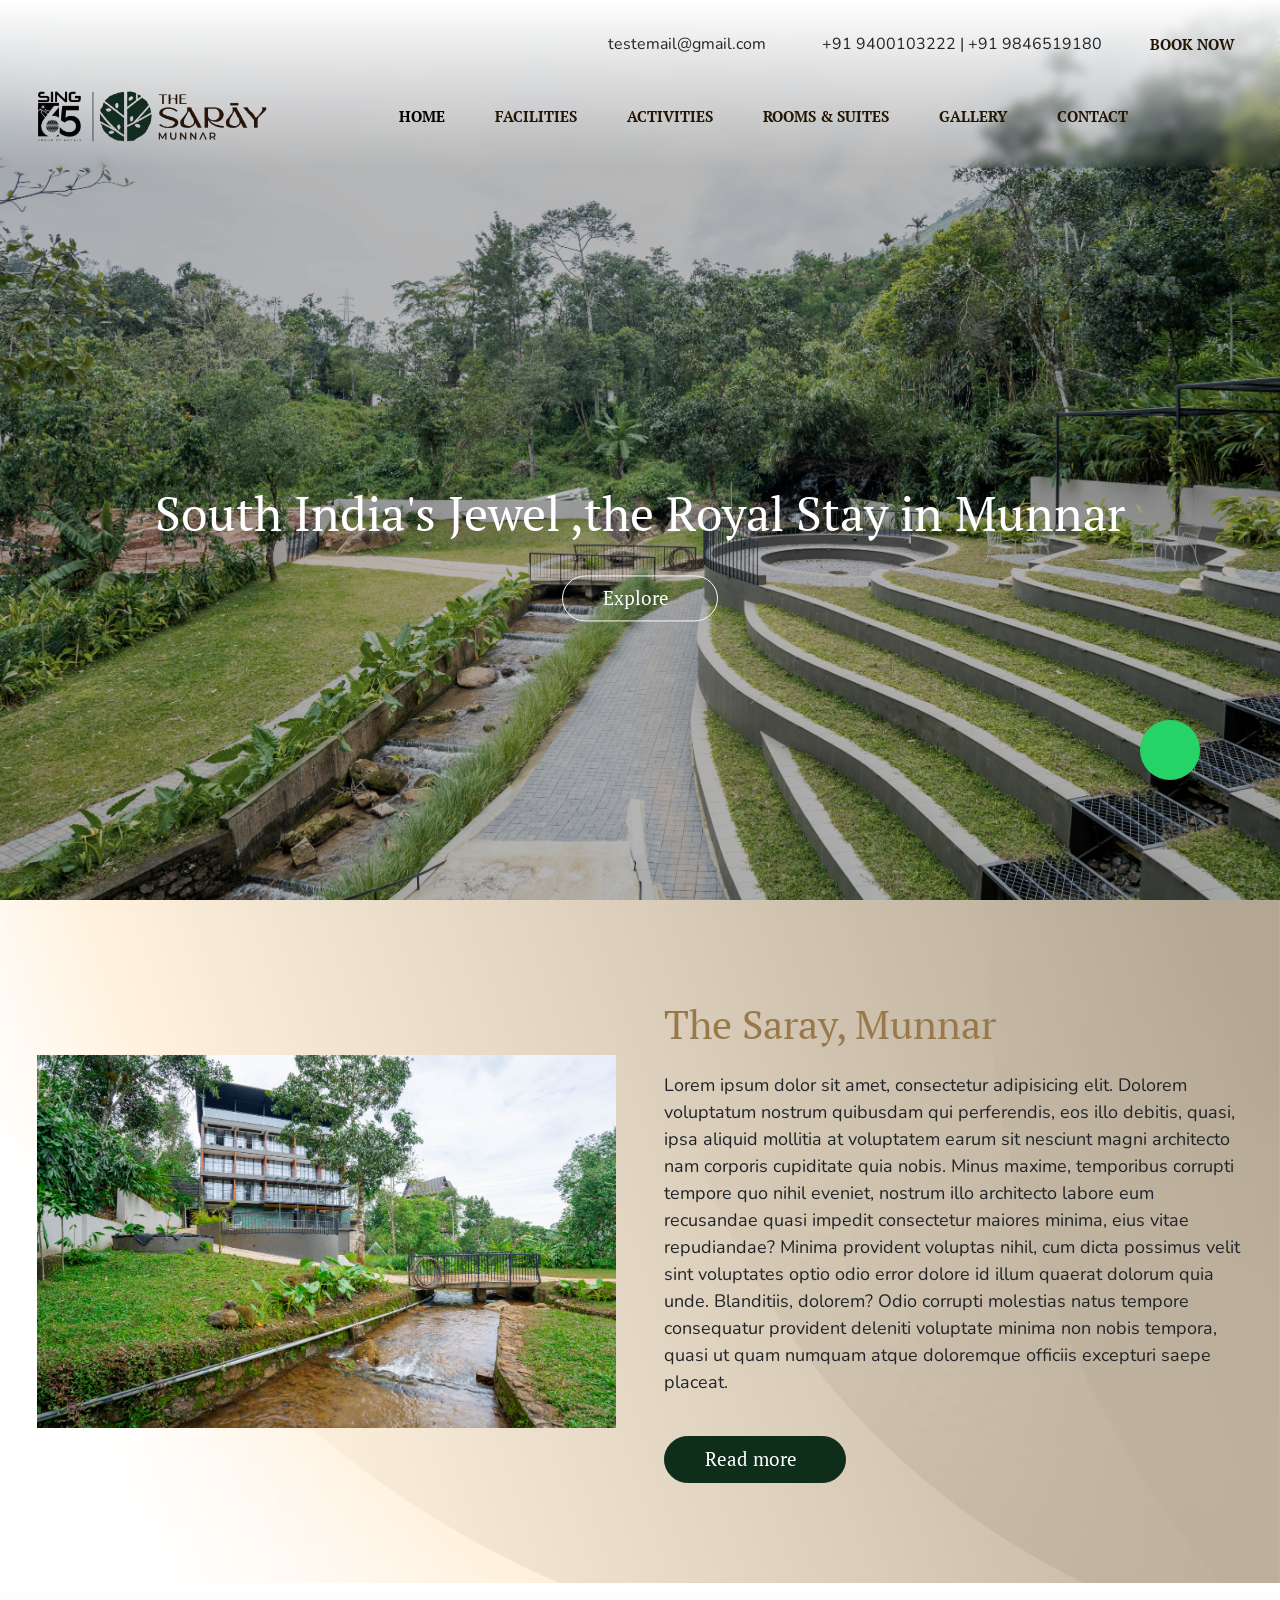
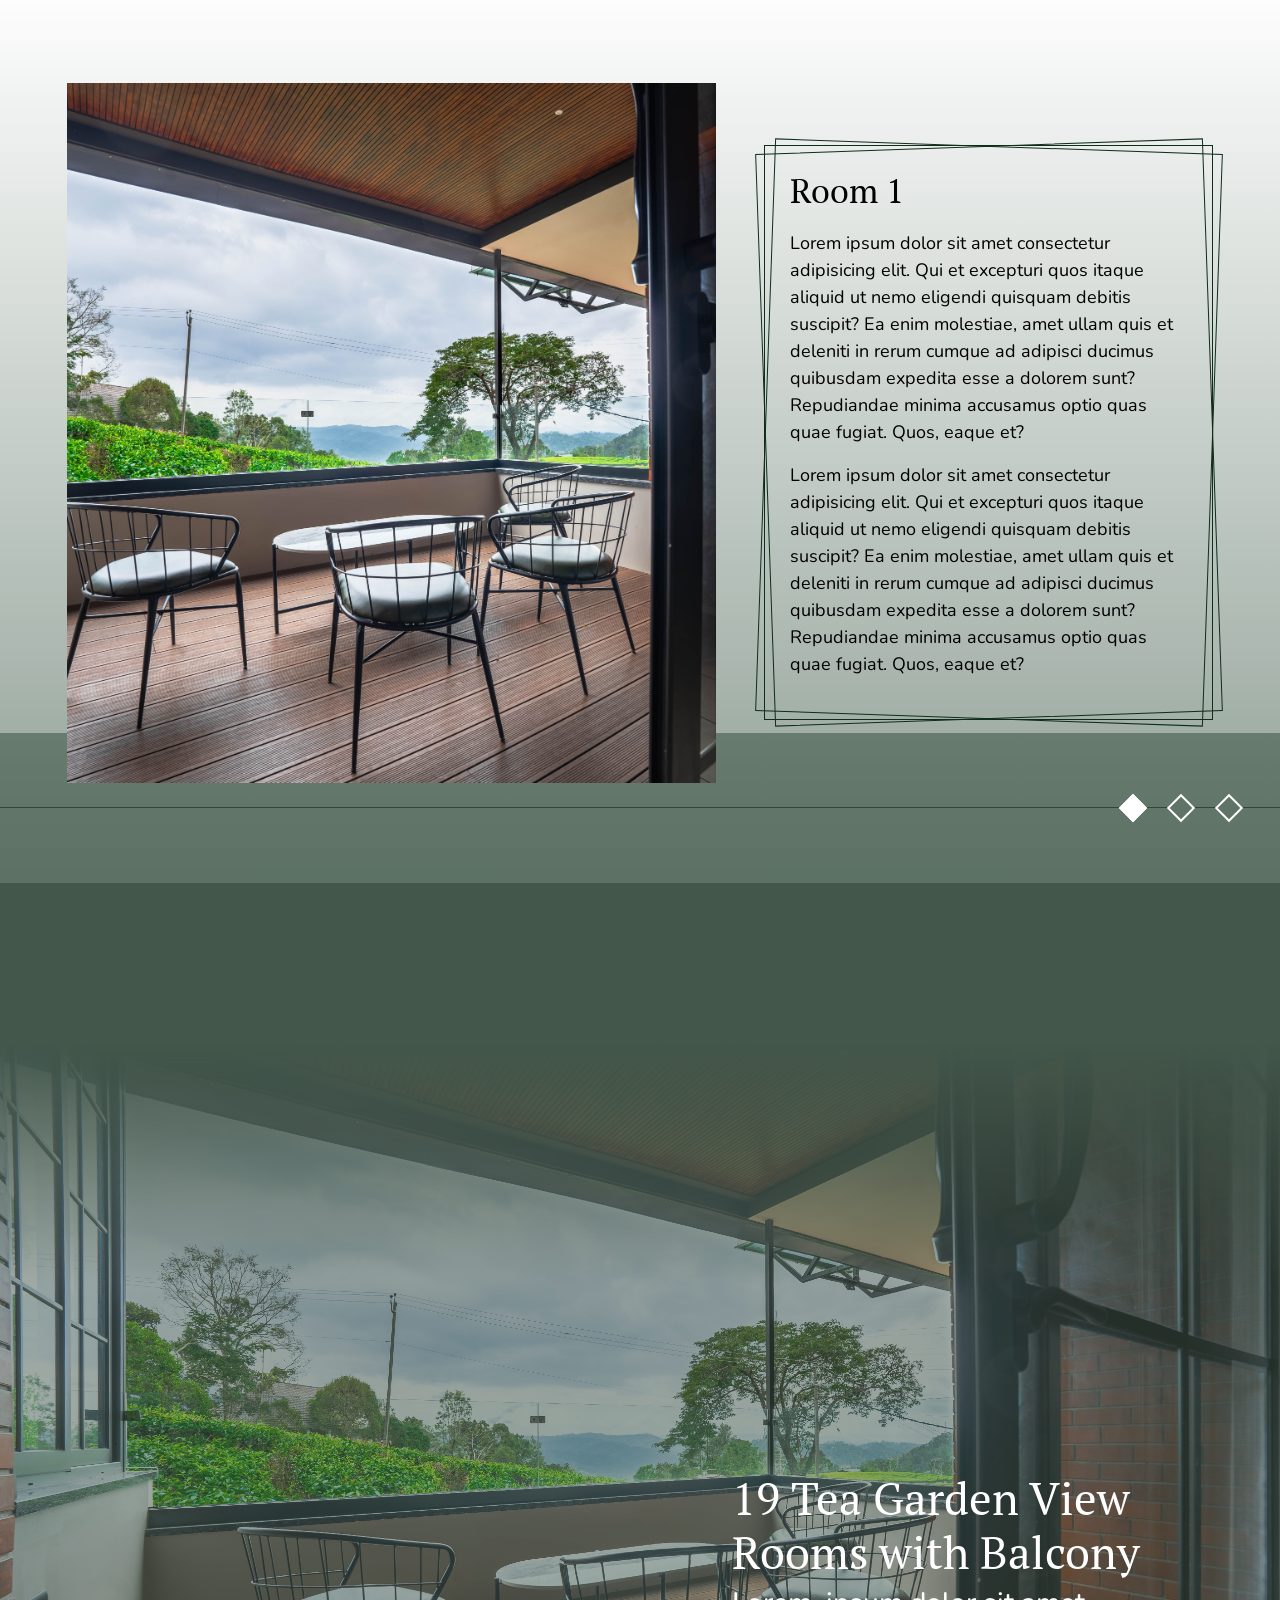
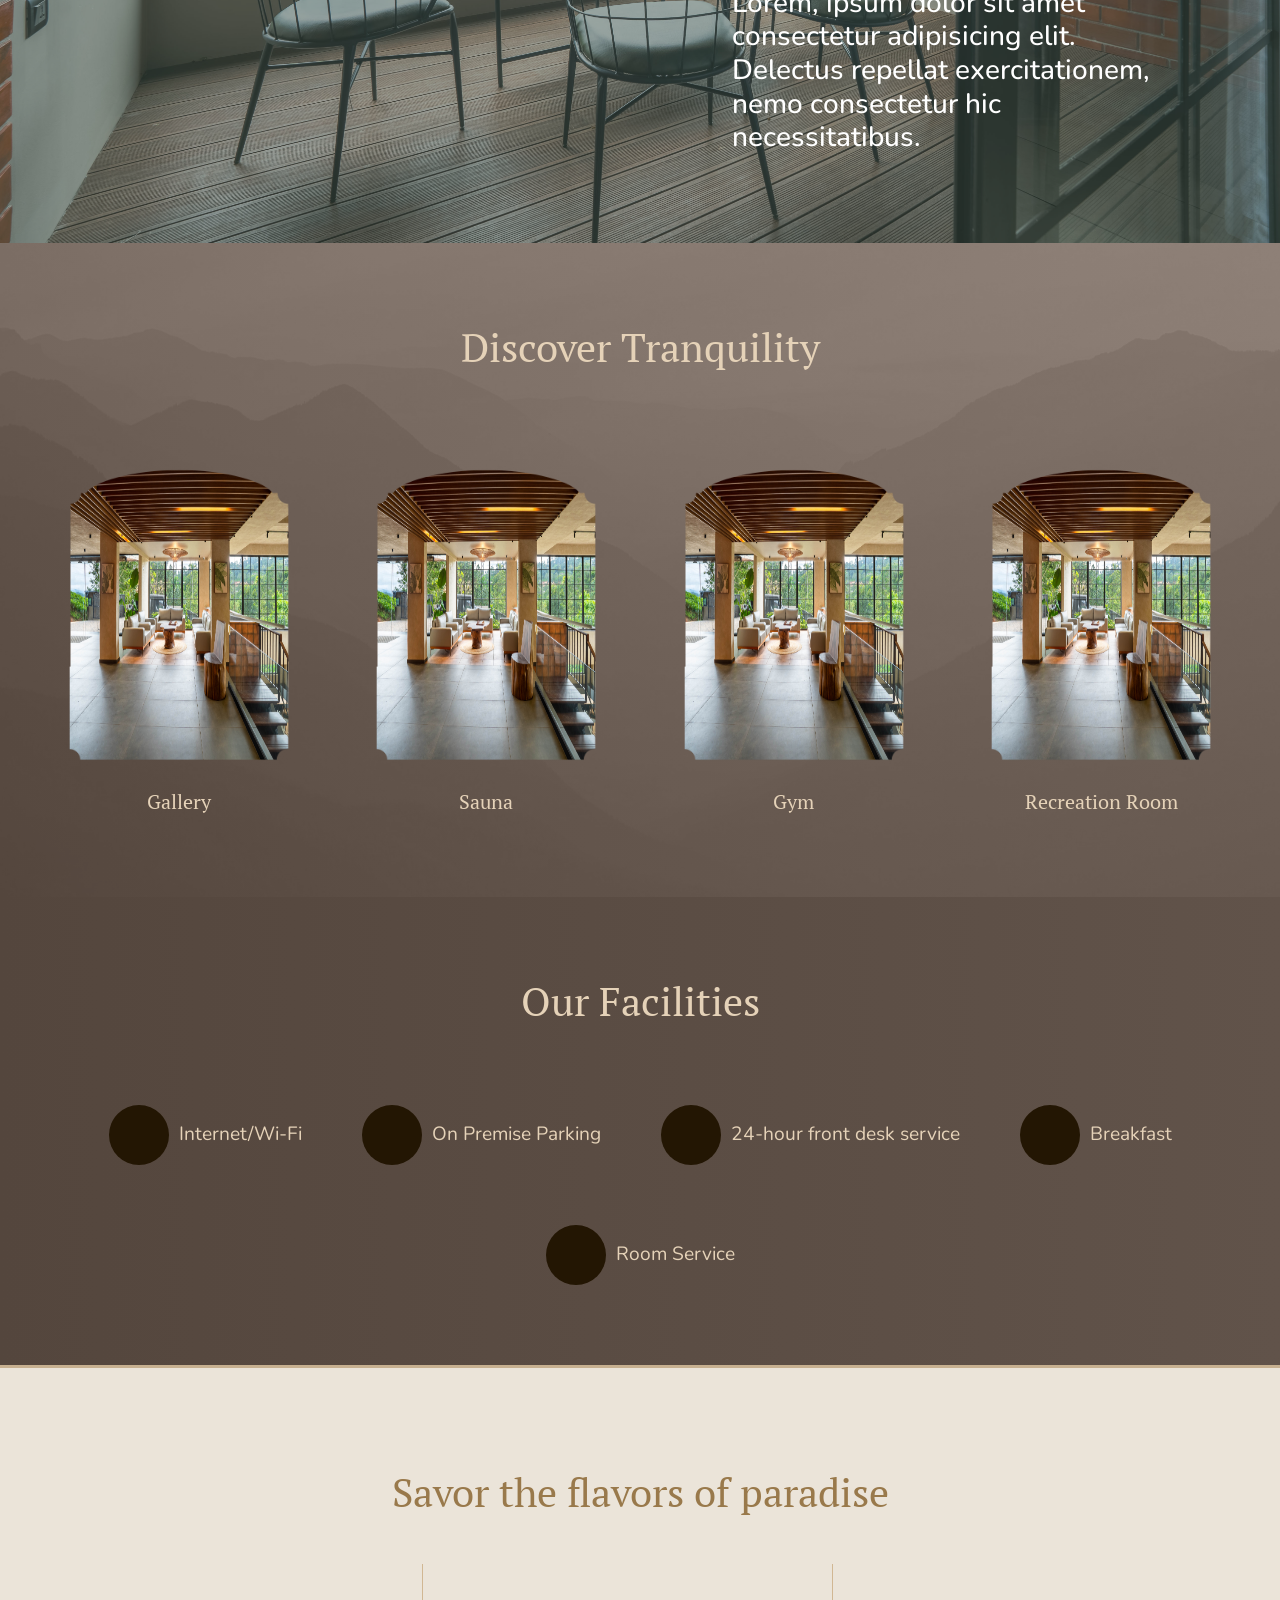
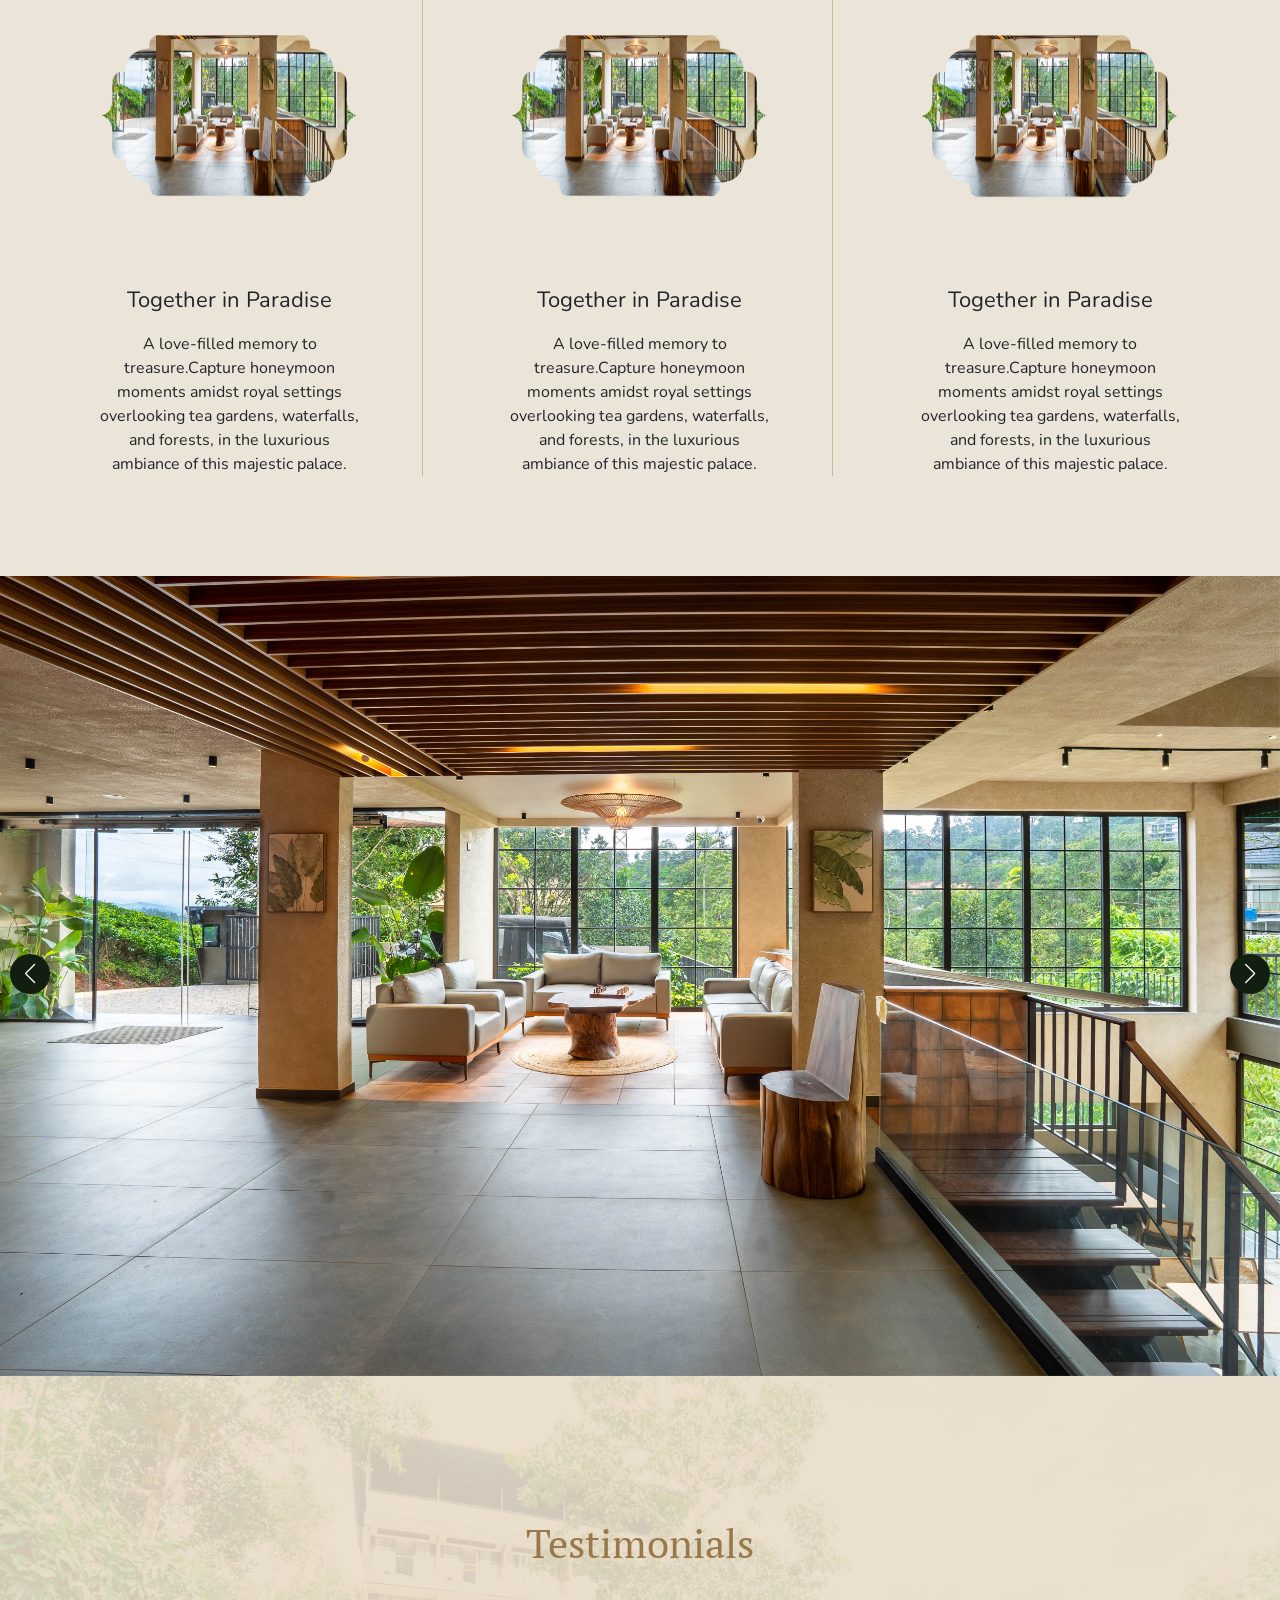
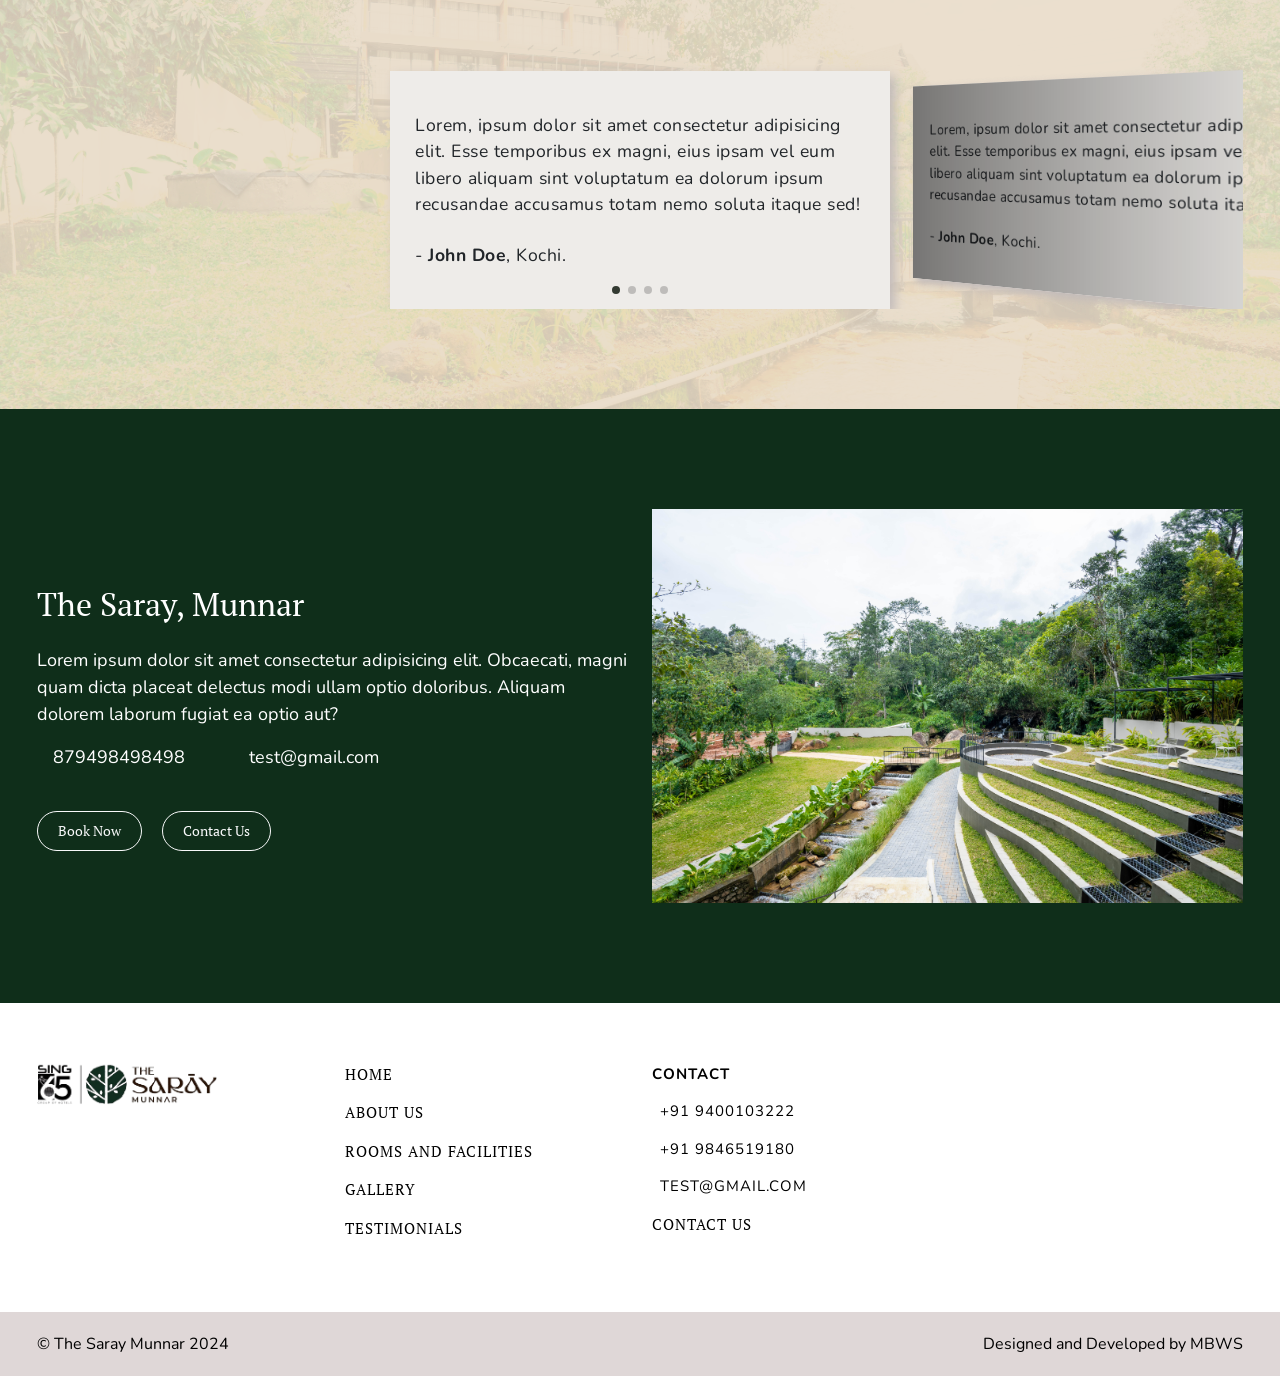
==== commit 96847771: "updates" ====
--- a/index.html
+++ b/index.html
@@ -50,7 +50,7 @@
                                 </div>
                             </div>
                             <img class="d-none d-sm-inline-block" src="./assets/images/DSC09615-HDR.jpg" alt="">
-                            <img class="d-sm-none" src="./assets/images/banner-mob.png" alt="">
+                            <img class="d-sm-none" src="./assets/images/DSC09330-HDR.jpg" alt="">
                         </div>
                         <!-- <div class="item swiper-slide">
                             <div class="content">
@@ -120,13 +120,13 @@
                         <div class="swiper-wrapper">
                             <div class="swiper-slide">
                                 <div class="aboutSliderItem">
-                                    <div class="row align-items-center gx-5">
+                                    <div class="row align-items-center g-5">
                                         <div class="col-lg-7">
                                             <img src="./assets/images/DSC09330-HDR.jpg" class="img-fluid" alt="">
                                         </div>
                                         <div class="col-lg-5">
                                             <div class="sliderContent">
-                                                <h1 class="title">Title 1</h1>
+                                                <h1 class="title">Room 1</h1>
                                                 <div class="desc">
                                                     <p>Lorem ipsum dolor sit amet consectetur adipisicing elit. Qui et excepturi quos itaque aliquid ut nemo eligendi quisquam debitis suscipit? Ea enim molestiae, amet ullam quis et deleniti in rerum cumque ad adipisci ducimus quibusdam expedita esse a dolorem sunt? Repudiandae minima accusamus optio quas quae fugiat. Quos, eaque et?</p>
                                                     <p>Lorem ipsum dolor sit amet consectetur adipisicing elit. Qui et excepturi quos itaque aliquid ut nemo eligendi quisquam debitis suscipit? Ea enim molestiae, amet ullam quis et deleniti in rerum cumque ad adipisci ducimus quibusdam expedita esse a dolorem sunt? Repudiandae minima accusamus optio quas quae fugiat. Quos, eaque et?</p>
@@ -138,13 +138,31 @@
                             </div>
                             <div class="swiper-slide">
                                 <div class="aboutSliderItem">
-                                    <div class="row align-items-center gx-5">
+                                    <div class="row align-items-center g-5">
                                         <div class="col-lg-7">
                                             <img src="./assets/images/DSC09860-HDR.jpg" class="img-fluid" alt="">
                                         </div>
                                         <div class="col-lg-5">
                                             <div class="sliderContent">
-                                                <h1 class="title">Title 1</h1>
+                                                <h1 class="title">Room 2</h1>
+                                                <div class="desc">
+                                                    <p>Lorem ipsum dolor sit amet consectetur adipisicing elit. Qui et excepturi quos itaque aliquid ut nemo eligendi quisquam debitis suscipit? Ea enim molestiae, amet ullam quis et deleniti in rerum cumque ad adipisci ducimus quibusdam expedita esse a dolorem sunt? Repudiandae minima accusamus optio quas quae fugiat. Quos, eaque et?</p>
+                                                    <p>Lorem ipsum dolor sit amet consectetur adipisicing elit. Qui et excepturi quos itaque aliquid ut nemo eligendi quisquam debitis suscipit? Ea enim molestiae, amet ullam quis et deleniti in rerum cumque ad adipisci ducimus quibusdam expedita esse a dolorem sunt? Repudiandae minima accusamus optio quas quae fugiat. Quos, eaque et?</p>
+                                                </div>
+                                            </div>
+                                        </div>
+                                    </div>
+                                </div>
+                            </div>
+                            <div class="swiper-slide">
+                                <div class="aboutSliderItem">
+                                    <div class="row align-items-center g-5">
+                                        <div class="col-lg-7">
+                                            <img src="./assets/images/DSC09860-HDR.jpg" class="img-fluid" alt="">
+                                        </div>
+                                        <div class="col-lg-5">
+                                            <div class="sliderContent">
+                                                <h1 class="title">Room 3</h1>
                                                 <div class="desc">
                                                     <p>Lorem ipsum dolor sit amet consectetur adipisicing elit. Qui et excepturi quos itaque aliquid ut nemo eligendi quisquam debitis suscipit? Ea enim molestiae, amet ullam quis et deleniti in rerum cumque ad adipisci ducimus quibusdam expedita esse a dolorem sunt? Repudiandae minima accusamus optio quas quae fugiat. Quos, eaque et?</p>
                                                     <p>Lorem ipsum dolor sit amet consectetur adipisicing elit. Qui et excepturi quos itaque aliquid ut nemo eligendi quisquam debitis suscipit? Ea enim molestiae, amet ullam quis et deleniti in rerum cumque ad adipisci ducimus quibusdam expedita esse a dolorem sunt? Repudiandae minima accusamus optio quas quae fugiat. Quos, eaque et?</p>
@@ -188,35 +206,35 @@
                 </div>
                <div class="discoverItems">
                     <div class="row">
+                        <div class="col-lg-3 mb-4 mb-lg-0">
+                            <div class="discoverItem">
+                                <div class="imgmask">
+                                    <img src="./assets/images/DSC09860-HDR.jpg" class="img-fluid" alt="">
+                                </div>
+                                <a href="javascript:void(0)">Gallery <i class="fas fa-long-arrow-right"></i></a>
+                            </div>
+                        </div>
+                        <div class="col-lg-3  mb-4 mb-lg-0">
+                            <div class="discoverItem">
+                                <div class="imgmask">
+                                    <img src="./assets/images/DSC09860-HDR.jpg" class="img-fluid" alt="">
+                                </div>
+                                 <a href="javascript:void(0)">Sauna <i class="fas fa-long-arrow-right"></i></a>
+                            </div>
+                        </div>
+                        <div class="col-lg-3  mb-4 mb-lg-0">
+                            <div class="discoverItem">
+                                <div class="imgmask">
+                                    <img src="./assets/images/DSC09860-HDR.jpg" class="img-fluid" alt="">
+                                </div>
+                                 <a href="javascript:void(0)">Gym <i class="fas fa-long-arrow-right"></i></a>
+                            </div>
+                        </div>
                         <div class="col-lg-3">
                             <div class="discoverItem">
                                 <div class="imgmask">
                                     <img src="./assets/images/DSC09860-HDR.jpg" class="img-fluid" alt="">
                                 </div>
-                                <a href="javascript:void(0)">Gallery <i class="fas fa-long-arrow-right"></i></a>
-                            </div>
-                        </div>
-                        <div class="col-lg-3">
-                            <div class="discoverItem">
-                                <div class="imgmask">
-                                    <img src="./assets/images/DSC09860-HDR.jpg" class="img-fluid" alt="">
-                                </div>
-                                 <a href="javascript:void(0)">Sauna <i class="fas fa-long-arrow-right"></i></a>
-                            </div>
-                        </div>
-                        <div class="col-lg-3">
-                            <div class="discoverItem">
-                                <div class="imgmask">
-                                    <img src="./assets/images/DSC09860-HDR.jpg" class="img-fluid" alt="">
-                                </div>
-                                 <a href="javascript:void(0)">Gym <i class="fas fa-long-arrow-right"></i></a>
-                            </div>
-                        </div>
-                        <div class="col-lg-3">
-                            <div class="discoverItem">
-                                <div class="imgmask">
-                                    <img src="./assets/images/DSC09860-HDR.jpg" class="img-fluid" alt="">
-                                </div>
                                  <a href="javascript:void(0)">Recreation Room <i class="fas fa-long-arrow-right"></i></a>
                             </div>
                         </div>
@@ -224,7 +242,7 @@
                </div>
             </div>
         </section>
-        <!-- <section class="section facilities-section pt-0">
+        <section class="section facilities-section">
             <div class="container">
                 <div class="text-center">
                     <h2 class="section-title">Our Facilities</h2>
@@ -262,7 +280,7 @@
                     </div>
                 </div>
             </div>
-        </section> -->
+        </section>
 
         <section class="section details-section">
             <div class="container">
@@ -394,7 +412,7 @@
             </div> -->
             <div class="container">
                 <div class="row align-items-center">
-                    <div class="col-lg-6">
+                    <div class="col-lg-6 mb-5 mb-lg-0">
                         <div class="text-white">
                             <h1 class="sub-title-2 text-start">The Saray, Munnar</h1>
                             <p class="f18">Lorem ipsum dolor sit amet consectetur adipisicing elit. Obcaecati, magni quam dicta placeat delectus modi ullam optio doloribus. Aliquam dolorem laborum fugiat ea optio aut?</p>
--- a/assets/css/app.css
+++ b/assets/css/app.css
@@ -1 +1 @@
-﻿@import"https://fonts.googleapis.com/css2?family=Nunito:ital,wght@0,200..1000;1,200..1000&family=PT+Serif:ital,wght@0,400;0,700;1,400;1,700&display=swap";.slick-slider{position:relative;display:block;box-sizing:border-box;-webkit-user-select:none;-moz-user-select:none;-ms-user-select:none;user-select:none;-webkit-touch-callout:none;-khtml-user-select:none;-ms-touch-action:pan-y;touch-action:pan-y;-webkit-tap-highlight-color:rgba(0,0,0,0)}.slick-list{position:relative;display:block;overflow:hidden;margin:0;padding:0}.slick-list:focus{outline:none}.slick-list.dragging{cursor:pointer;cursor:hand}.slick-slider .slick-track,.slick-slider .slick-list{-webkit-transform:translate3d(0, 0, 0);-moz-transform:translate3d(0, 0, 0);-ms-transform:translate3d(0, 0, 0);-o-transform:translate3d(0, 0, 0);transform:translate3d(0, 0, 0)}.slick-track{position:relative;top:0;left:0;display:block;margin-left:auto;margin-right:auto}.slick-track:before,.slick-track:after{display:table;content:""}.slick-track:after{clear:both}.slick-loading .slick-track{visibility:hidden}.slick-slide{display:none;float:left;height:100%;min-height:1px}[dir=rtl] .slick-slide{float:right}.slick-slide img{display:block}.slick-slide.slick-loading img{display:none}.slick-slide.dragging img{pointer-events:none}.slick-initialized .slick-slide{display:block}.slick-loading .slick-slide{visibility:hidden}.slick-vertical .slick-slide{display:block;height:auto;border:1px solid rgba(0,0,0,0)}.slick-arrow.slick-hidden{display:none}.slick-dots{display:flex;gap:15px;justify-content:center;align-items:center;margin-top:30px}.slick-dots li{list-style-type:none}.slick-dots button{font-size:0;width:13px;height:13px;border-radius:50%;background-color:rgba(15,46,26,.5);border:none}.slick-dots .slick-active button{background-color:#0f2e1a}@font-face{font-family:swiper-icons;src:url("data:application/font-woff;charset=utf-8;base64, [base64]//wADZ2x5ZgAAAywAAADMAAAD2MHtryVoZWFkAAABbAAAADAAAAA2E2+eoWhoZWEAAAGcAAAAHwAAACQC9gDzaG10eAAAAigAAAAZAAAArgJkABFsb2NhAAAC0AAAAFoAAABaFQAUGG1heHAAAAG8AAAAHwAAACAAcABAbmFtZQAAA/gAAAE5AAACXvFdBwlwb3N0AAAFNAAAAGIAAACE5s74hXjaY2BkYGAAYpf5Hu/j+W2+MnAzMYDAzaX6QjD6/4//Bxj5GA8AuRwMYGkAPywL13jaY2BkYGA88P8Agx4j+/8fQDYfA1AEBWgDAIB2BOoAeNpjYGRgYNBh4GdgYgABEMnIABJzYNADCQAACWgAsQB42mNgYfzCOIGBlYGB0YcxjYGBwR1Kf2WQZGhhYGBiYGVmgAFGBiQQkOaawtDAoMBQxXjg/wEGPcYDDA4wNUA2CCgwsAAAO4EL6gAAeNpj2M0gyAACqxgGNWBkZ2D4/wMA+xkDdgAAAHjaY2BgYGaAYBkGRgYQiAHyGMF8FgYHIM3DwMHABGQrMOgyWDLEM1T9/w8UBfEMgLzE////P/5//f/V/xv+r4eaAAeMbAxwIUYmIMHEgKYAYjUcsDAwsLKxc3BycfPw8jEQA/[base64]/uznmfPFBNODM2K7MTQ45YEAZqGP81AmGGcF3iPqOop0r1SPTaTbVkfUe4HXj97wYE+yNwWYxwWu4v1ugWHgo3S1XdZEVqWM7ET0cfnLGxWfkgR42o2PvWrDMBSFj/IHLaF0zKjRgdiVMwScNRAoWUoH78Y2icB/yIY09An6AH2Bdu/UB+yxopYshQiEvnvu0dURgDt8QeC8PDw7Fpji3fEA4z/PEJ6YOB5hKh4dj3EvXhxPqH/SKUY3rJ7srZ4FZnh1PMAtPhwP6fl2PMJMPDgeQ4rY8YT6Gzao0eAEA409DuggmTnFnOcSCiEiLMgxCiTI6Cq5DZUd3Qmp10vO0LaLTd2cjN4fOumlc7lUYbSQcZFkutRG7g6JKZKy0RmdLY680CDnEJ+UMkpFFe1RN7nxdVpXrC4aTtnaurOnYercZg2YVmLN/d/gczfEimrE/fs/bOuq29Zmn8tloORaXgZgGa78yO9/cnXm2BpaGvq25Dv9S4E9+5SIc9PqupJKhYFSSl47+Qcr1mYNAAAAeNptw0cKwkAAAMDZJA8Q7OUJvkLsPfZ6zFVERPy8qHh2YER+3i/BP83vIBLLySsoKimrqKqpa2hp6+jq6RsYGhmbmJqZSy0sraxtbO3sHRydnEMU4uR6yx7JJXveP7WrDycAAAAAAAH//wACeNpjYGRgYOABYhkgZgJCZgZNBkYGLQZtIJsFLMYAAAw3ALgAeNolizEKgDAQBCchRbC2sFER0YD6qVQiBCv/H9ezGI6Z5XBAw8CBK/m5iQQVauVbXLnOrMZv2oLdKFa8Pjuru2hJzGabmOSLzNMzvutpB3N42mNgZGBg4GKQYzBhYMxJLMlj4GBgAYow/P/PAJJhLM6sSoWKfWCAAwDAjgbRAAB42mNgYGBkAIIbCZo5IPrmUn0hGA0AO8EFTQAA");font-weight:400;font-style:normal}:root{--swiper-theme-color:#007aff}:host{position:relative;display:block;margin-left:auto;margin-right:auto;z-index:1}.swiper{margin-left:auto;margin-right:auto;position:relative;overflow:hidden;list-style:none;padding:0;z-index:1;display:block}.swiper-vertical>.swiper-wrapper{flex-direction:column}.swiper-wrapper{position:relative;width:100%;height:100%;z-index:1;display:flex;transition-property:transform;transition-timing-function:var(--swiper-wrapper-transition-timing-function, initial);box-sizing:content-box}.swiper-android .swiper-slide,.swiper-ios .swiper-slide,.swiper-wrapper{transform:translate3d(0px, 0, 0)}.swiper-horizontal{touch-action:pan-y}.swiper-vertical{touch-action:pan-x}.swiper-slide{flex-shrink:0;width:100%;height:100%;position:relative;transition-property:transform;display:block}.swiper-slide-invisible-blank{visibility:hidden}.swiper-autoheight,.swiper-autoheight .swiper-slide{height:auto}.swiper-autoheight .swiper-wrapper{align-items:flex-start;transition-property:transform,height}.swiper-backface-hidden .swiper-slide{transform:translateZ(0);-webkit-backface-visibility:hidden;backface-visibility:hidden}.swiper-3d.swiper-css-mode .swiper-wrapper{perspective:1200px}.swiper-3d .swiper-wrapper{transform-style:preserve-3d}.swiper-3d{perspective:1200px}.swiper-3d .swiper-cube-shadow,.swiper-3d .swiper-slide{transform-style:preserve-3d}.swiper-css-mode>.swiper-wrapper{overflow:auto;scrollbar-width:none;-ms-overflow-style:none}.swiper-css-mode>.swiper-wrapper::-webkit-scrollbar{display:none}.swiper-css-mode>.swiper-wrapper>.swiper-slide{scroll-snap-align:start start}.swiper-css-mode.swiper-horizontal>.swiper-wrapper{scroll-snap-type:x mandatory}.swiper-css-mode.swiper-vertical>.swiper-wrapper{scroll-snap-type:y mandatory}.swiper-css-mode.swiper-free-mode>.swiper-wrapper{scroll-snap-type:none}.swiper-css-mode.swiper-free-mode>.swiper-wrapper>.swiper-slide{scroll-snap-align:none}.swiper-css-mode.swiper-centered>.swiper-wrapper::before{content:"";flex-shrink:0;order:9999}.swiper-css-mode.swiper-centered>.swiper-wrapper>.swiper-slide{scroll-snap-align:center center;scroll-snap-stop:always}.swiper-css-mode.swiper-centered.swiper-horizontal>.swiper-wrapper>.swiper-slide:first-child{margin-inline-start:var(--swiper-centered-offset-before)}.swiper-css-mode.swiper-centered.swiper-horizontal>.swiper-wrapper::before{height:100%;min-height:1px;width:var(--swiper-centered-offset-after)}.swiper-css-mode.swiper-centered.swiper-vertical>.swiper-wrapper>.swiper-slide:first-child{margin-block-start:var(--swiper-centered-offset-before)}.swiper-css-mode.swiper-centered.swiper-vertical>.swiper-wrapper::before{width:100%;min-width:1px;height:var(--swiper-centered-offset-after)}.swiper-3d .swiper-slide-shadow,.swiper-3d .swiper-slide-shadow-bottom,.swiper-3d .swiper-slide-shadow-left,.swiper-3d .swiper-slide-shadow-right,.swiper-3d .swiper-slide-shadow-top{position:absolute;left:0;top:0;width:100%;height:100%;pointer-events:none;z-index:10}.swiper-3d .swiper-slide-shadow{background:rgba(0,0,0,.15)}.swiper-3d .swiper-slide-shadow-left{background-image:linear-gradient(to left, rgba(0, 0, 0, 0.5), rgba(0, 0, 0, 0))}.swiper-3d .swiper-slide-shadow-right{background-image:linear-gradient(to right, rgba(0, 0, 0, 0.5), rgba(0, 0, 0, 0))}.swiper-3d .swiper-slide-shadow-top{background-image:linear-gradient(to top, rgba(0, 0, 0, 0.5), rgba(0, 0, 0, 0))}.swiper-3d .swiper-slide-shadow-bottom{background-image:linear-gradient(to bottom, rgba(0, 0, 0, 0.5), rgba(0, 0, 0, 0))}.swiper-lazy-preloader{width:42px;height:42px;position:absolute;left:50%;top:50%;margin-left:-21px;margin-top:-21px;z-index:10;transform-origin:50%;box-sizing:border-box;border:4px solid var(--swiper-preloader-color, var(--swiper-theme-color));border-radius:50%;border-top-color:rgba(0,0,0,0)}.swiper-watch-progress .swiper-slide-visible .swiper-lazy-preloader,.swiper:not(.swiper-watch-progress) .swiper-lazy-preloader{animation:swiper-preloader-spin 1s infinite linear}.swiper-lazy-preloader-white{--swiper-preloader-color:#fff}.swiper-lazy-preloader-black{--swiper-preloader-color:#000}@keyframes swiper-preloader-spin{0%{transform:rotate(0deg)}100%{transform:rotate(360deg)}}.swiper-virtual .swiper-slide{-webkit-backface-visibility:hidden;transform:translateZ(0)}.swiper-virtual.swiper-css-mode .swiper-wrapper::after{content:"";position:absolute;left:0;top:0;pointer-events:none}.swiper-virtual.swiper-css-mode.swiper-horizontal .swiper-wrapper::after{height:1px;width:var(--swiper-virtual-size)}.swiper-virtual.swiper-css-mode.swiper-vertical .swiper-wrapper::after{width:1px;height:var(--swiper-virtual-size)}:root{--swiper-navigation-size:44px}.swiper-button-next,.swiper-button-prev{position:absolute;top:var(--swiper-navigation-top-offset, 50%);width:calc(var(--swiper-navigation-size)/44*27);height:var(--swiper-navigation-size);margin-top:calc(0px - var(--swiper-navigation-size)/2);z-index:10;cursor:pointer;display:flex;align-items:center;justify-content:center;color:var(--swiper-navigation-color, var(--swiper-theme-color))}.swiper-button-next.swiper-button-disabled,.swiper-button-prev.swiper-button-disabled{opacity:.35;cursor:auto;pointer-events:none}.swiper-button-next.swiper-button-hidden,.swiper-button-prev.swiper-button-hidden{opacity:0;cursor:auto;pointer-events:none}.swiper-navigation-disabled .swiper-button-next,.swiper-navigation-disabled .swiper-button-prev{display:none !important}.swiper-button-next svg,.swiper-button-prev svg{width:100%;height:100%;object-fit:contain;transform-origin:center}.swiper-rtl .swiper-button-next svg,.swiper-rtl .swiper-button-prev svg{transform:rotate(180deg)}.swiper-button-prev,.swiper-rtl .swiper-button-next{left:var(--swiper-navigation-sides-offset, 10px);right:auto}.swiper-button-next,.swiper-rtl .swiper-button-prev{right:var(--swiper-navigation-sides-offset, 10px);left:auto}.swiper-button-lock{display:none}.swiper-button-next:after,.swiper-button-prev:after{font-family:swiper-icons;font-size:var(--swiper-navigation-size);text-transform:none !important;letter-spacing:0;font-variant:initial;line-height:1}.swiper-button-prev:after,.swiper-rtl .swiper-button-next:after{content:"prev"}.swiper-button-next,.swiper-rtl .swiper-button-prev{right:var(--swiper-navigation-sides-offset, 10px);left:auto}.swiper-button-next:after,.swiper-rtl .swiper-button-prev:after{content:"next"}.swiper-pagination{position:absolute;text-align:center;transition:.3s opacity;transform:translate3d(0, 0, 0);z-index:10}.swiper-pagination.swiper-pagination-hidden{opacity:0}.swiper-pagination-disabled>.swiper-pagination,.swiper-pagination.swiper-pagination-disabled{display:none !important}.swiper-horizontal>.swiper-pagination-bullets,.swiper-pagination-bullets.swiper-pagination-horizontal,.swiper-pagination-custom,.swiper-pagination-fraction{bottom:var(--swiper-pagination-bottom, 8px);top:var(--swiper-pagination-top, auto);left:0;width:100%}.swiper-pagination-bullets-dynamic{overflow:hidden;font-size:0}.swiper-pagination-bullets-dynamic .swiper-pagination-bullet{transform:scale(0.33);position:relative}.swiper-pagination-bullets-dynamic .swiper-pagination-bullet-active{transform:scale(1)}.swiper-pagination-bullets-dynamic .swiper-pagination-bullet-active-main{transform:scale(1)}.swiper-pagination-bullets-dynamic .swiper-pagination-bullet-active-prev{transform:scale(0.66)}.swiper-pagination-bullets-dynamic .swiper-pagination-bullet-active-prev-prev{transform:scale(0.33)}.swiper-pagination-bullets-dynamic .swiper-pagination-bullet-active-next{transform:scale(0.66)}.swiper-pagination-bullets-dynamic .swiper-pagination-bullet-active-next-next{transform:scale(0.33)}.swiper-pagination-bullet{width:var(--swiper-pagination-bullet-width, var(--swiper-pagination-bullet-size, 8px));height:var(--swiper-pagination-bullet-height, var(--swiper-pagination-bullet-size, 8px));display:inline-block;border-radius:var(--swiper-pagination-bullet-border-radius, 50%);background:var(--swiper-pagination-bullet-inactive-color, #000);opacity:var(--swiper-pagination-bullet-inactive-opacity, 0.2)}button.swiper-pagination-bullet{border:none;margin:0;padding:0;box-shadow:none;-webkit-appearance:none;appearance:none}.swiper-pagination-clickable .swiper-pagination-bullet{cursor:pointer}.swiper-pagination-bullet:only-child{display:none !important}.swiper-pagination-bullet-active{opacity:var(--swiper-pagination-bullet-opacity, 1);background:var(--swiper-pagination-color, var(--swiper-theme-color))}.swiper-pagination-vertical.swiper-pagination-bullets,.swiper-vertical>.swiper-pagination-bullets{right:var(--swiper-pagination-right, 8px);left:var(--swiper-pagination-left, auto);top:50%;transform:translate3d(0px, -50%, 0)}.swiper-pagination-vertical.swiper-pagination-bullets .swiper-pagination-bullet,.swiper-vertical>.swiper-pagination-bullets .swiper-pagination-bullet{margin:var(--swiper-pagination-bullet-vertical-gap, 6px) 0;display:block}.swiper-pagination-vertical.swiper-pagination-bullets.swiper-pagination-bullets-dynamic,.swiper-vertical>.swiper-pagination-bullets.swiper-pagination-bullets-dynamic{top:50%;transform:translateY(-50%);width:8px}.swiper-pagination-vertical.swiper-pagination-bullets.swiper-pagination-bullets-dynamic .swiper-pagination-bullet,.swiper-vertical>.swiper-pagination-bullets.swiper-pagination-bullets-dynamic .swiper-pagination-bullet{display:inline-block;transition:.2s transform,.2s top}.swiper-horizontal>.swiper-pagination-bullets .swiper-pagination-bullet,.swiper-pagination-horizontal.swiper-pagination-bullets .swiper-pagination-bullet{margin:0 var(--swiper-pagination-bullet-horizontal-gap, 4px)}.swiper-horizontal>.swiper-pagination-bullets.swiper-pagination-bullets-dynamic,.swiper-pagination-horizontal.swiper-pagination-bullets.swiper-pagination-bullets-dynamic{left:50%;transform:translateX(-50%);white-space:nowrap}.swiper-horizontal>.swiper-pagination-bullets.swiper-pagination-bullets-dynamic .swiper-pagination-bullet,.swiper-pagination-horizontal.swiper-pagination-bullets.swiper-pagination-bullets-dynamic .swiper-pagination-bullet{transition:.2s transform,.2s left}.swiper-horizontal.swiper-rtl>.swiper-pagination-bullets-dynamic .swiper-pagination-bullet{transition:.2s transform,.2s right}.swiper-pagination-fraction{color:var(--swiper-pagination-fraction-color, inherit)}.swiper-pagination-progressbar{background:var(--swiper-pagination-progressbar-bg-color, rgba(0, 0, 0, 0.25));position:absolute}.swiper-pagination-progressbar .swiper-pagination-progressbar-fill{background:var(--swiper-pagination-color, var(--swiper-theme-color));position:absolute;left:0;top:0;width:100%;height:100%;transform:scale(0);transform-origin:left top}.swiper-rtl .swiper-pagination-progressbar .swiper-pagination-progressbar-fill{transform-origin:right top}.swiper-horizontal>.swiper-pagination-progressbar,.swiper-pagination-progressbar.swiper-pagination-horizontal,.swiper-pagination-progressbar.swiper-pagination-vertical.swiper-pagination-progressbar-opposite,.swiper-vertical>.swiper-pagination-progressbar.swiper-pagination-progressbar-opposite{width:100%;height:var(--swiper-pagination-progressbar-size, 4px);left:0;top:0}.swiper-horizontal>.swiper-pagination-progressbar.swiper-pagination-progressbar-opposite,.swiper-pagination-progressbar.swiper-pagination-horizontal.swiper-pagination-progressbar-opposite,.swiper-pagination-progressbar.swiper-pagination-vertical,.swiper-vertical>.swiper-pagination-progressbar{width:var(--swiper-pagination-progressbar-size, 4px);height:100%;left:0;top:0}.swiper-pagination-lock{display:none}.swiper-scrollbar{border-radius:var(--swiper-scrollbar-border-radius, 10px);position:relative;touch-action:none;background:var(--swiper-scrollbar-bg-color, rgba(0, 0, 0, 0.1))}.swiper-scrollbar-disabled>.swiper-scrollbar,.swiper-scrollbar.swiper-scrollbar-disabled{display:none !important}.swiper-horizontal>.swiper-scrollbar,.swiper-scrollbar.swiper-scrollbar-horizontal{position:absolute;left:var(--swiper-scrollbar-sides-offset, 1%);bottom:var(--swiper-scrollbar-bottom, 4px);top:var(--swiper-scrollbar-top, auto);z-index:50;height:var(--swiper-scrollbar-size, 4px);width:calc(100% - 2*var(--swiper-scrollbar-sides-offset, 1%))}.swiper-scrollbar.swiper-scrollbar-vertical,.swiper-vertical>.swiper-scrollbar{position:absolute;left:var(--swiper-scrollbar-left, auto);right:var(--swiper-scrollbar-right, 4px);top:var(--swiper-scrollbar-sides-offset, 1%);z-index:50;width:var(--swiper-scrollbar-size, 4px);height:calc(100% - 2*var(--swiper-scrollbar-sides-offset, 1%))}.swiper-scrollbar-drag{height:100%;width:100%;position:relative;background:var(--swiper-scrollbar-drag-bg-color, rgba(0, 0, 0, 0.5));border-radius:var(--swiper-scrollbar-border-radius, 10px);left:0;top:0}.swiper-scrollbar-cursor-drag{cursor:move}.swiper-scrollbar-lock{display:none}.swiper-zoom-container{width:100%;height:100%;display:flex;justify-content:center;align-items:center;text-align:center}.swiper-zoom-container>canvas,.swiper-zoom-container>img,.swiper-zoom-container>svg{max-width:100%;max-height:100%;object-fit:contain}.swiper-slide-zoomed{cursor:move;touch-action:none}.swiper .swiper-notification{position:absolute;left:0;top:0;pointer-events:none;opacity:0;z-index:-1000}.swiper-free-mode>.swiper-wrapper{transition-timing-function:ease-out;margin:0 auto}.swiper-grid>.swiper-wrapper{flex-wrap:wrap}.swiper-grid-column>.swiper-wrapper{flex-wrap:wrap;flex-direction:column}.swiper-fade.swiper-free-mode .swiper-slide{transition-timing-function:ease-out}.swiper-fade .swiper-slide{pointer-events:none;transition-property:opacity}.swiper-fade .swiper-slide .swiper-slide{pointer-events:none}.swiper-fade .swiper-slide-active{pointer-events:auto}.swiper-fade .swiper-slide-active .swiper-slide-active{pointer-events:auto}.swiper.swiper-cube{overflow:visible}.swiper-cube .swiper-slide{pointer-events:none;-webkit-backface-visibility:hidden;backface-visibility:hidden;z-index:1;visibility:hidden;transform-origin:0 0;width:100%;height:100%}.swiper-cube .swiper-slide .swiper-slide{pointer-events:none}.swiper-cube.swiper-rtl .swiper-slide{transform-origin:100% 0}.swiper-cube .swiper-slide-active,.swiper-cube .swiper-slide-active .swiper-slide-active{pointer-events:auto}.swiper-cube .swiper-slide-active,.swiper-cube .swiper-slide-next,.swiper-cube .swiper-slide-prev{pointer-events:auto;visibility:visible}.swiper-cube .swiper-cube-shadow{position:absolute;left:0;bottom:0px;width:100%;height:100%;opacity:.6;z-index:0}.swiper-cube .swiper-cube-shadow:before{content:"";background:#000;position:absolute;left:0;top:0;bottom:0;right:0;filter:blur(50px)}.swiper-cube .swiper-slide-next+.swiper-slide{pointer-events:auto;visibility:visible}.swiper-cube .swiper-slide-shadow-cube.swiper-slide-shadow-bottom,.swiper-cube .swiper-slide-shadow-cube.swiper-slide-shadow-left,.swiper-cube .swiper-slide-shadow-cube.swiper-slide-shadow-right,.swiper-cube .swiper-slide-shadow-cube.swiper-slide-shadow-top{z-index:0;-webkit-backface-visibility:hidden;backface-visibility:hidden}.swiper.swiper-flip{overflow:visible}.swiper-flip .swiper-slide{pointer-events:none;-webkit-backface-visibility:hidden;backface-visibility:hidden;z-index:1}.swiper-flip .swiper-slide .swiper-slide{pointer-events:none}.swiper-flip .swiper-slide-active,.swiper-flip .swiper-slide-active .swiper-slide-active{pointer-events:auto}.swiper-flip .swiper-slide-shadow-flip.swiper-slide-shadow-bottom,.swiper-flip .swiper-slide-shadow-flip.swiper-slide-shadow-left,.swiper-flip .swiper-slide-shadow-flip.swiper-slide-shadow-right,.swiper-flip .swiper-slide-shadow-flip.swiper-slide-shadow-top{z-index:0;-webkit-backface-visibility:hidden;backface-visibility:hidden}.swiper-creative .swiper-slide{-webkit-backface-visibility:hidden;backface-visibility:hidden;overflow:hidden;transition-property:transform,opacity,height}.swiper.swiper-cards{overflow:visible}.swiper-cards .swiper-slide{transform-origin:center bottom;-webkit-backface-visibility:hidden;backface-visibility:hidden;overflow:hidden}.daterangepicker{position:absolute;color:inherit;background-color:#fff;border-radius:4px;border:1px solid #ddd;width:278px;max-width:none;padding:0;margin-top:7px;top:100px;left:20px;z-index:3001;display:none;font-family:arial;font-size:15px;line-height:1em}.daterangepicker:before,.daterangepicker:after{position:absolute;display:inline-block;border-bottom-color:rgba(0,0,0,.2);content:""}.daterangepicker:before{top:-7px;border-right:7px solid rgba(0,0,0,0);border-left:7px solid rgba(0,0,0,0);border-bottom:7px solid #ccc}.daterangepicker:after{top:-6px;border-right:6px solid rgba(0,0,0,0);border-bottom:6px solid #fff;border-left:6px solid rgba(0,0,0,0)}.daterangepicker.opensleft:before{right:9px}.daterangepicker.opensleft:after{right:10px}.daterangepicker.openscenter:before{left:0;right:0;width:0;margin-left:auto;margin-right:auto}.daterangepicker.openscenter:after{left:0;right:0;width:0;margin-left:auto;margin-right:auto}.daterangepicker.opensright:before{left:9px}.daterangepicker.opensright:after{left:10px}.daterangepicker.drop-up{margin-top:-7px}.daterangepicker.drop-up:before{top:initial;bottom:-7px;border-bottom:initial;border-top:7px solid #ccc}.daterangepicker.drop-up:after{top:initial;bottom:-6px;border-bottom:initial;border-top:6px solid #fff}.daterangepicker.single .daterangepicker .ranges,.daterangepicker.single .drp-calendar{float:none}.daterangepicker.single .drp-selected{display:none}.daterangepicker.show-calendar .drp-calendar{display:block}.daterangepicker.show-calendar .drp-buttons{display:block}.daterangepicker.auto-apply .drp-buttons{display:none}.daterangepicker .drp-calendar{display:none;max-width:270px}.daterangepicker .drp-calendar.left{padding:8px 0 8px 8px}.daterangepicker .drp-calendar.right{padding:8px}.daterangepicker .drp-calendar.single .calendar-table{border:none}.daterangepicker .calendar-table .next span,.daterangepicker .calendar-table .prev span{color:#fff;border:solid #000;border-width:0 2px 2px 0;border-radius:0;display:inline-block;padding:3px}.daterangepicker .calendar-table .next span{transform:rotate(-45deg);-webkit-transform:rotate(-45deg)}.daterangepicker .calendar-table .prev span{transform:rotate(135deg);-webkit-transform:rotate(135deg)}.daterangepicker .calendar-table th,.daterangepicker .calendar-table td{white-space:nowrap;text-align:center;vertical-align:middle;min-width:32px;width:32px;height:24px;line-height:24px;font-size:12px;border-radius:4px;border:1px solid rgba(0,0,0,0);white-space:nowrap;cursor:pointer}.daterangepicker .calendar-table{border:1px solid #fff;border-radius:4px;background-color:#fff}.daterangepicker .calendar-table table{width:100%;margin:0;border-spacing:0;border-collapse:collapse}.daterangepicker td.available:hover,.daterangepicker th.available:hover{background-color:#eee;border-color:rgba(0,0,0,0);color:inherit}.daterangepicker td.week,.daterangepicker th.week{font-size:80%;color:#ccc}.daterangepicker td.off,.daterangepicker td.off.in-range,.daterangepicker td.off.start-date,.daterangepicker td.off.end-date{background-color:#fff;border-color:rgba(0,0,0,0);color:#999}.daterangepicker td.in-range{background-color:rgba(51,58,49,.1);border-color:rgba(0,0,0,0);color:#000;border-radius:0}.daterangepicker td.start-date{border-radius:4px 0 0 4px}.daterangepicker td.end-date{border-radius:0 4px 4px 0}.daterangepicker td.start-date.end-date{border-radius:4px}.daterangepicker td.active,.daterangepicker td.active:hover{background-color:#333a31;border-color:rgba(0,0,0,0);color:#fff}.daterangepicker th.month{width:auto}.daterangepicker td.disabled,.daterangepicker option.disabled{color:#999;cursor:not-allowed;text-decoration:line-through}.daterangepicker select.monthselect,.daterangepicker select.yearselect{font-size:12px;padding:1px;height:auto;margin:0;cursor:default}.daterangepicker select.monthselect{margin-right:2%;width:56%}.daterangepicker select.yearselect{width:40%}.daterangepicker select.hourselect,.daterangepicker select.minuteselect,.daterangepicker select.secondselect,.daterangepicker select.ampmselect{width:50px;margin:0 auto;background:#eee;border:1px solid #eee;padding:2px;outline:0;font-size:12px}.daterangepicker .calendar-time{text-align:center;margin:4px auto 0 auto;line-height:30px;position:relative}.daterangepicker .calendar-time select.disabled{color:#ccc;cursor:not-allowed}.daterangepicker .drp-buttons{clear:both;text-align:right;padding:8px;border-top:1px solid #ddd;display:none;line-height:12px;vertical-align:middle}.daterangepicker .drp-selected{display:inline-block;font-size:12px;padding-right:8px}.daterangepicker .drp-buttons .btn{margin-left:8px;font-size:12px;font-weight:bold;padding:4px 8px}.daterangepicker.show-ranges.single.rtl .drp-calendar.left{border-right:1px solid #ddd}.daterangepicker.show-ranges.single.ltr .drp-calendar.left{border-left:1px solid #ddd}.daterangepicker.show-ranges.rtl .drp-calendar.right{border-right:1px solid #ddd}.daterangepicker.show-ranges.ltr .drp-calendar.left{border-left:1px solid #ddd}.daterangepicker .ranges{float:none;text-align:left;margin:0}.daterangepicker.show-calendar .ranges{margin-top:8px}.daterangepicker .ranges ul{list-style:none;margin:0 auto;padding:0;width:100%}.daterangepicker .ranges li{font-size:12px;padding:8px 12px;cursor:pointer}.daterangepicker .ranges li:hover{background-color:#eee}.daterangepicker .ranges li.active{background-color:#08c;color:#fff}@media(min-width: 564px){.daterangepicker{width:auto}.daterangepicker .ranges ul{width:140px}.daterangepicker.single .ranges ul{width:100%}.daterangepicker.single .drp-calendar.left{clear:none}.daterangepicker.single .ranges,.daterangepicker.single .drp-calendar{float:left}.daterangepicker{direction:ltr;text-align:left}.daterangepicker .drp-calendar.left{clear:left;margin-right:0}.daterangepicker .drp-calendar.left .calendar-table{border-right:none;border-top-right-radius:0;border-bottom-right-radius:0}.daterangepicker .drp-calendar.right{margin-left:0}.daterangepicker .drp-calendar.right .calendar-table{border-left:none;border-top-left-radius:0;border-bottom-left-radius:0}.daterangepicker .drp-calendar.left .calendar-table{padding-right:8px}.daterangepicker .ranges,.daterangepicker .drp-calendar{float:left}}@media(min-width: 730px){.daterangepicker .ranges{width:auto}.daterangepicker .ranges{float:left}.daterangepicker.rtl .ranges{float:right}.daterangepicker .drp-calendar.left{clear:none !important}}.btn{padding:8px 40px;font-weight:400;border-radius:24px;font-size:1.2rem;font-family:"PT Serif",serif}.btn-primary{background-color:#0f2e1a;border-color:#0f2e1a;color:#fff}.btn-primary:hover{background-color:#000;border-color:#000;color:#fff}.btn-secondary{background-color:#231603;border-color:#231603;color:#fff}.btn-secondary:hover{background-color:#0f2e1a;border-color:#0f2e1a;color:#fff}.btn-outline-primary{background-color:rgba(0,0,0,0);border-color:#0f2e1a;color:#0f2e1a}.btn-outline-primary:hover{background-color:#0f2e1a;border-color:#0f2e1a;color:#fff}.btn-sm{padding:8px 20px;font-size:.9rem}.noStyle{border:none;outline:none;background:none;padding:0 !important}.btn-icons{font-size:22px;font-weight:400}.btn-icons .chevron-animation{display:inline-block;animation:chevronAnimation .8s infinite alternate-reverse}.btn-icons .chevron-animation i:nth-child(2){margin-right:16px}.btn-icons.btn-icons-yellow{color:#ffb900}@keyframes chevronAnimation{0%{transform:translateX(-6px)}100%{transform:translateX(0px)}}.btn:disabled,.btn.disabled,fieldset:disabled .btn{color:#000;pointer-events:none;background-color:rgba(15,46,26,.7);border-color:rgba(15,46,26,.9);opacity:.6}[type=radio]:checked,[type=radio]:not(:checked){position:absolute;left:-9999px}[type=radio]:checked+label,[type=radio]:not(:checked)+label{position:relative;padding-left:28px;cursor:pointer;line-height:20px;display:inline-block;color:#000}[type=radio]:checked+label:before,[type=radio]:not(:checked)+label:before{content:"";position:absolute;left:0;top:0;width:20px;height:20px;border:1px solid #333a31;border-radius:100%;background:#fff}[type=radio]:checked+label:after,[type=radio]:not(:checked)+label:after{content:"";width:12px;height:12px;background:#333a31;position:absolute;top:4px;left:4px;border-radius:100%;-webkit-transition:all .2s ease;transition:all .2s ease}[type=radio]:not(:checked)+label:after{opacity:0;-webkit-transform:scale(0);transform:scale(0)}[type=radio]:checked+label:after{opacity:1;-webkit-transform:scale(1);transform:scale(1)}.customToggle{display:inline-block;position:relative;padding-left:50px;cursor:pointer;-webkit-user-select:none;-moz-user-select:none;-ms-user-select:none;user-select:none}.customToggle input{position:absolute;opacity:0;cursor:pointer;height:0;width:0}.customToggle input:checked~.checkbox__checkmark{background-color:#0f2e1a}.customToggle input:checked~.checkbox__checkmark:after{left:21px}.customToggle:hover input~.checkbox__checkmark{background-color:#94b17a}.customToggle:hover input:checked~.checkbox__checkmark{background-color:#0f2e1a}.customToggle .checkbox__checkmark{position:absolute;top:1px;left:0;height:22px;width:40px;background-color:#94b17a;transition:background-color .25s ease;border-radius:11px}.customToggle .checkbox__checkmark:after{content:"";position:absolute;left:3px;top:3px;width:16px;height:16px;display:block;background-color:#fff;border-radius:50%;transition:left .25s ease}.customToggle .checkbox__body{color:#333;line-height:1.4;font-size:16px;transition:color .25s ease}header{position:fixed;width:100%;z-index:1054;-webkit-backdrop-filter:blur(5px);backdrop-filter:blur(5px);background:linear-gradient(#ffffff, rgba(255, 255, 255, 0))}header .showOnSticky{display:none}header.header-sticky{background-color:#fff}header.header-sticky img{max-width:150px !important}header.header-sticky .nav-link{font-size:13px !important}header.header-sticky .showOnSticky{display:block}header.header-sticky .hideOnSticky{display:none !important}header .navbar{padding:20px 0;color:#fff}header .navbar-brand{display:flex;align-items:center;gap:20px}header .navbar-brand img{max-width:230px;mix-blend-mode:multiply}@media(max-width: 576px){header .navbar-brand img{max-width:110px}}header .navbar-brand .companyName{color:#fff;font-size:1.4rem}@media(max-width: 576px){header .navbar-brand .companyName{font-size:1rem}}header .nav-link{--bs-navbar-active-color: rgb(0, 0, 0);--bs-navbar-nav-link-padding-x: 25px;--bs-navbar-nav-link-padding-y: 25px;--bs-navbar-active-color: rgb(0, 0, 0);color:#231603;font-size:15px;font-weight:600;text-transform:uppercase;font-family:"PT Serif",serif}header .nav-link:hover{color:#0f2e1a;font-weight:700}header .nav-link i{color:#231603}header .navbar-toggler{outline:none !important;border:none !important;box-shadow:none !important}header .navbar-toggler i{color:#000}@media(max-width: 991px){header .navbar-collapse{position:fixed;inset:0 20% auto 0;height:100vh;background-color:#fff;z-index:99;transform:translateX(-800px);transition:all .3s ease-in-out}header .navbar-collapse.show{transform:translateX(0)}header .navbar-collapse .nav-link{padding:15px 25px;color:#000}header .navbar-collapse .nav-link.active{color:#000 !important}header .navbar-collapse .navbar-nav{margin-top:60px;position:relative}header .navbar-collapse .navbar-nav .nav-item:not(:last-child) .nav-link{border-bottom:1px solid rgba(15,46,26,.2)}header .navbar-collapse .navbar-nav .nav-mob-close{position:absolute;width:40px;height:40px;border:none;outline:none;background:#231603;right:0;transform:translateX(50%);top:-30px;border-radius:50%}header .navbar-collapse .navbar-nav .nav-mob-close i{color:#fff}}header .menuButton{text-decoration:none;font-size:1.5rem}header .menuButton span{margin-right:5px}@media(min-width: 991px){.nav-mob-close{display:none}}.navbar-overlay.show{position:fixed;inset:0;width:100%;height:100%;background-color:rgba(0,0,0,.325);z-index:98}.deskHamburgerBox{position:fixed;inset:0 0 0 auto;width:100%;height:100vh;background-color:rgba(0,0,0,.738);visibility:hidden;opacity:0;margin-left:50%;transition:all .5s ease-in-out}.deskHamburgerBox.visible{visibility:visible;opacity:1;margin:0}.deskHamburgerBox .contentBox{width:100%;height:100%;background-color:#fff;position:absolute;inset:0 0 0 auto}.deskHamburgerBox .contentBox .row{height:100%}.deskHamburgerBox .contentBox .contentBoxImage{height:100%}.deskHamburgerBox .contentBox .contentBoxImage img{height:100%;object-fit:cover}.deskHamburgerBox .contentBox .contentWrapper{text-align:center;padding:40px;position:relative;height:100%}.deskHamburgerBox .contentBox .logo{display:flex;flex-direction:column;align-items:center;justify-content:center;margin-bottom:30px}.deskHamburgerBox .contentBox .logo img{max-width:200px}.deskHamburgerBox .contentBox .logo .companyName{font-size:1.7rem;font-weight:700}.deskHamburgerBox .contentBox .title{font-size:1.4rem;font-weight:bold;color:#333a31;margin-bottom:15px}.deskHamburgerBox .contentBox .item{margin-bottom:40px}.deskHamburgerBox .contentBox p a{text-decoration:none;color:#333a31}.deskHamburgerBox .contentBox .socials{display:flex;align-items:center;justify-content:center;gap:20px}.deskHamburgerBox .contentBox .socials .item a{display:flex;width:40px;height:40px;background-color:#333a31;border-radius:50%;align-items:center;justify-content:center;text-decoration:none}.deskHamburgerBox .contentBox .socials .item a i{transition:all .3s ease-in-out;color:#fff}.deskHamburgerBox .contentBox .socials .item a:hover i{color:#fff;transform:scale(1.2)}.deskHamburgerBox .closeButton{width:40px;height:40px;display:flex;align-items:center;justify-content:center;background-color:#0f2e1a;border-radius:50%;text-decoration:none;position:absolute;right:20px;top:20px;transition:transform .3s ease-in-out}.deskHamburgerBox .closeButton:hover{transform:rotate(180deg)}.deskHamburgerBox .closeButton i{color:#fff;font-size:1.5rem}.logoWrapper{background-color:#fff;width:90px;height:90px;border-radius:50%;display:flex;align-items:center;justify-content:center;margin-bottom:10px}@media(max-width: 567px){.logoWrapper{width:70px;height:70px}}.socialLinks{display:flex;align-items:center;gap:10px}.socialLinks li{list-style:none}.socialLinks li .icon{display:inline-block;width:30px;height:30px;border-radius:50%;background:#231603;display:flex;align-items:center;justify-content:center;text-decoration:none}.socialLinks li .icon.whatsapp{background:lime}.socialLinks li .icon.instagram{background:linear-gradient(115deg, rgb(249, 206, 52), rgb(238, 42, 123), rgb(98, 40, 215))}.socialLinks li .icon.facebook{background-color:#1877f2}.socialLinks li .icon.email{background-color:#c71610}.socialLinks li .icon i{color:#fff;animation:scaleAnimation .8s alternate-reverse infinite}.mob-nav-padding{padding:15px 25px}.section{padding:100px 0}@media(max-width: 991px){.section{overflow:hidden}}@media(max-width: 567px){.section{padding:60px 0px}}.section .section-title{font-size:40px;margin-bottom:36px}.section h2.section-title,.section h3.subhead{visibility:hidden;opacity:0;transform:translateY(-100px);transition:all .5s ease-in-out;color:#99794b;margin-bottom:24px}.section h2.section-title.visible,.section h3.subhead.visible{visibility:visible;opacity:1;transform:translateY(0)}.section h3{transition:all .8s ease-in-out}.about-section{background-color:#231603;background-image:url(../images/bgg1.jpg);background-size:cover;background-blend-mode:luminosity;z-index:-1}.about-section p{font-size:18px}.slider-section{background:linear-gradient(#fff, #8f9f95);display:flex;align-items:center;justify-content:center;position:relative;overflow:hidden;isolation:isolate}.slider-section .bgImage{position:absolute;opacity:.5;z-index:-1;mix-blend-mode:luminosity}.slider-section .section-title{margin-bottom:100px !important}.aboutSwiper .aboutSliderItem{padding:0 30px}@media(min-width: 991px){.aboutSwiper .aboutSliderItem img{height:700px;object-fit:cover}}.aboutSwiper .sliderContent{position:relative;padding:25px;border:1px solid #0f2e1a}.aboutSwiper .sliderContent::before,.aboutSwiper .sliderContent::after{content:"";position:absolute;inset:0;border:1px solid #0f2e1a;transform:rotate(2deg)}.aboutSwiper .sliderContent::after{transform:rotate(-2deg)}.aboutSwiper .sliderContent .title{font-size:34px;text-align:left;margin-bottom:18px;color:#000}.aboutSwiper .sliderContent .desc{font-size:18px;color:#000}.swiperPaginationWrapper{position:absolute;background-color:rgba(15,46,26,.4);line-height:0;height:150px;width:100%;z-index:-1;bottom:0 !important;display:flex;align-items:center;justify-content:end}.swiperPaginationWrapper::before{content:"";position:absolute;height:1px;width:100%;background-color:rgba(15,46,26,.6)}.my-swiper-pagination{position:static !important;display:flex;justify-content:end;gap:20px}.my-swiper-pagination .swiper-pagination-bullet{width:20px;height:20px;border-radius:0;transform:rotate(45deg);border:2px solid #fff;background-color:#5f7367;opacity:1}.my-swiper-pagination .swiper-pagination-bullet-active{background-color:#fff !important}.rooms-section,.testimonialSection{background-color:#e9dcc9}.testimonialSection{position:relative;overflow:hidden;isolation:isolate}.testimonialSection .bgImage{position:absolute;opacity:.1;z-index:-1;mix-blend-mode:hard-light;top:0}.contact-section{background-color:#0f2e1a;background-size:cover;background-repeat:no-repeat;position:relative;isolation:isolate}.photos-slider-section{padding:0}.book-now-section{background-color:#43584b;padding:160px 0 0;isolation:isolate;position:relative;overflow:hidden}.book-now-section h2,.book-now-section h3{color:#fff !important}.book-now-section .bgImage{position:absolute;opacity:.3;z-index:-1;mix-blend-mode:luminosity;top:0}.roomWrapper{border-radius:5px;transition:all .8s ease-in-out;border:1px solid rgba(15,46,26,.5)}.roomWrapper .roomPhotos img{width:100%;height:300px;object-fit:cover}.roomWrapper .content{padding:25px;border-top:none}.roomWrapper .content h3{color:#333a31;font-family:Georgia,"Times New Roman",Times,serif}.roomWrapper .content .features{display:flex;align-items:center;gap:30px;margin-top:20px}@media(max-width: 576px){.roomWrapper .content .features{flex-direction:column;gap:10px;align-items:start}}.roomWrapper .content .features .feature{display:flex;align-items:center;gap:5px;flex-wrap:wrap}.roomWrapper .content .features .feature .icon{width:30px;height:30px;background-color:rgba(0,0,0,0);border-radius:50%;display:flex;align-items:center;justify-content:center}.roomWrapper .content .features .feature .icon i{color:#231603}@media(max-width: 576px){.roomWrapper .content .features .feature .icon{width:25px;height:25px}.roomWrapper .content .features .feature .icon i{font-size:.8rem}}.roomWrapper.room1{transform:translateX(-1000px)}.roomWrapper.room2{transform:translateX(1000px)}.roomWrapper.room5{transform:translateX(-1000px)}.roomWrapper.visible{transform:translateX(0)}.facilities{margin-top:80px;display:flex;justify-content:center;gap:40px;flex-wrap:wrap}@media(max-width: 576px){.facilities{justify-content:start}}.facilities .facility{display:flex;flex-direction:column;align-items:center;gap:10px;justify-content:start;padding:15px;width:25%;background-color:#faebd7;border:1px solid #231603}@media(max-width: 576px){.facilities .facility{gap:10px;width:calc(50% - 50px)}}.facilities .facility .icon{width:90px;height:90px;border-radius:50%;display:flex;justify-content:center;align-items:center;background-color:#231603}.facilities .facility .icon i{font-size:2.1rem;color:#fff;animation:scaleAnimation .8s alternate-reverse infinite}@media(max-width: 576px){.facilities .facility .icon i{font-size:1.8rem}}.facilities .facility .text{display:inline-block;font-size:1.2rem;text-align:center}@media(max-width: 576px){.facilities .facility .text{font-size:1rem}}.testimorialWrapper{max-width:500px;background:#eeece9;padding:25px;margin:80px auto 0;box-shadow:5px 5px 10px #c1baba}.testimorialWrapper .quoteIcon{font-size:2rem;color:#333a31}.testimorialWrapper .testimonialContent,.testimorialWrapper .personName{font-size:1.1rem;letter-spacing:.5px}.testimorialWrapper .personName span:first-child{font-weight:700}.contactSection{padding:0}@media(min-width: 576px)and (max-width: 991px){.contactSection .position-relative{position:static !important;display:flex;gap:0}.contactSection .position-relative .contactSectionImage{width:50%}.contactSection .position-relative .contactSectionImage img{width:100%;max-width:100%;height:100%;object-fit:cover}.contactSection .position-relative .contactSectionContent{position:static;transform:none;width:50%}}.contactSectionImage img{width:100%;max-height:500px;max-width:60%;object-fit:cover}@media(max-width: 576px){.contactSectionImage{display:none}}.contactSectionContent{position:absolute;top:50%;left:60%;transform:translate(-40%, -50%);background-color:#cbf1c4;padding:50px;text-align:center;max-width:500px}.contactSectionContent h2{font-size:2.5rem;max-width:70%;margin:0 auto;margin-bottom:35px}@media(max-width: 576px){.contactSectionContent{position:static;transform:none;width:100% !important;max-width:100% !important}.contactSectionContent h2{font-size:2.1rem}}.sub-title-2{font-size:2rem;margin-bottom:24px;margin-top:24px}.facilities-section{background-color:#fffbf5;padding:160px 0;position:relative;overflow:hidden;isolation:isolate}.facilities-section .bgImage{position:absolute;opacity:.3;z-index:-1;mix-blend-mode:luminosity;top:0}@keyframes scaleAnimation{0%{transform:scale(1)}100%{transform:scale(1.1)}}.aboutImagesWrap{position:relative}.aboutImagesWrap img{max-height:300px;position:relative;border:4px solid #fff}@media(max-width: 1400px){.aboutImagesWrap img{max-height:250px}}@media(max-width: 1100px){.aboutImagesWrap img{max-height:180px}}.aboutImagesWrap img:nth-child(2){top:-140px;left:30%}.details-section{background-color:#ebe4d9;border-top:3px solid #c7b090}.details-section .detailItem{padding:0 60px;border-right:1px solid #d1b793}.details-section .detailItem img{-webkit-mask-image:url(../images/savorshape.png);-webkit-mask-repeat:no-repeat;-webkit-mask-position:center;-webkit-mask-size:contain;mask-image:url(../images/savorshape.png);mask-repeat:no-repeat;mask-position:center;mask-size:contain;-webkit-mask-repeat:no-repeat;min-height:300px}.details-section .detailItem .title{font-size:22px;margin-top:20px;margin-bottom:15px;text-align:center}.details-section .detailItem .desc{text-align:center}.hero-banner{position:relative;width:100%;height:100vh;overflow:hidden}.hero-image-slider,.bannerSlider{height:100vh;filter:grayscale(0.3)}.hero-image-slider img,.bannerSlider img{width:100%;object-fit:cover;height:100%;object-position:0 80%}.hero-image-slider .swiper-slide::before,.bannerSlider .swiper-slide::before{content:"";position:absolute;inset:0;width:100%;height:100%;background-color:rgba(0,0,0,.269);z-index:2}.hero-image-slider .swiper-slide .content,.bannerSlider .swiper-slide .content{position:absolute;left:0;top:60%;transform:translateY(-40%);z-index:3;display:flex;flex-direction:column;align-items:center;justify-content:center;gap:20px;width:100%}.hero-image-slider .swiper-slide .content>div,.bannerSlider .swiper-slide .content>div{text-align:center}.hero-image-slider .swiper-slide .content h1,.bannerSlider .swiper-slide .content h1{font-size:3rem;color:#fff;font-weight:300;transform:translateY(-120px);visibility:hidden;opacity:0;transition:all .8s ease-in-out}@media(max-width: 576px){.hero-image-slider .swiper-slide .content h1,.bannerSlider .swiper-slide .content h1{font-size:3rem}}.hero-image-slider .swiper-slide .content h1.visible,.bannerSlider .swiper-slide .content h1.visible{transform:translateY(0);visibility:visible;opacity:1}.hero-image-slider .swiper-slide .content h2,.bannerSlider .swiper-slide .content h2{color:#cad7ce;font-size:1.5rem}.subPageBanner h1{transform:translateY(-120px);visibility:hidden;opacity:0;transition:all .8s ease-in-out}.subPageBanner h1.visible{transform:translateY(0);visibility:visible;opacity:1}.availability-box{background-color:#fff;padding:30px 50px;display:flex;gap:60px;text-align:left;width:auto;max-width:950px;margin:0 auto;margin-top:40px}@media(max-width: 767px){.availability-box{flex-direction:column;width:100%;gap:20px}}.availability-box .title{color:#383838;font-size:14px;margin-bottom:8px}.availability-box .availability-date{font-size:20px;border:none;padding:0;outline:none;box-shadow:none;max-width:125px}.availability-box .people-count{width:80px;border:none;outline:none;font-size:20px}::selection{background:#0f2e1a;color:#fff}html{overflow-x:hidden}body{font-family:"Nunito",sans-serif}@media(max-width: 991px){body{overflow-x:hidden}}@media(min-width: 768px){.container,.container-sm,.container-md,.container-lg,.container-xl,.container-xxl{max-width:calc(100vw - 50px)}}@media(min-width: 1400px){.container,.container-sm,.container-md,.container-lg,.container-xl,.container-xxl{max-width:1450px}}.logo .companyName,.footer-logo .companyName{display:flex;flex-direction:column;gap:3px;align-items:center;justify-content:center;font-family:"Ruthie",cursive}.logo .companyName span:first-child,.footer-logo .companyName span:first-child{letter-spacing:1px;line-height:1;display:inline-block;margin-top:10px}.logo .companyName span:last-child,.footer-logo .companyName span:last-child{font-size:1.1rem;font-weight:500;letter-spacing:1px}a{color:#0f2e1a;font-size:17px;font-family:"PT Serif",serif}a:hover{color:#000}p a{text-decoration:none;color:inherit}@keyframes pulseButton{0%{transform:scale(1)}80%{transform:scale(1.02)}}.pulseButton{animation:pulseButton 1s infinite alternate-reverse}.text-primary-dark{color:#0f2e1a}h1{font-family:"PT Serif",serif;font-size:60px;text-align:center}@media(max-width: 567px){h1{font-size:35px}}h2{font-weight:400;color:#333a31;font-size:45px;font-family:"PT Serif",serif}@media(max-width: 567px){h2{font-size:30px}}.subhead{padding-left:50px;position:relative;font-size:16px;text-transform:uppercase;letter-spacing:2px;color:#343434}@media(max-width: 567px){.subhead{font-size:14px}}.subhead::before{content:"";position:absolute;background-color:#343434;top:50%;left:0;transform:translateY(-50%);width:30px;height:2px}.subhead.noBefore{padding-left:0}.subhead.noBefore::before{display:none}.mainContainer{padding:0}@media(min-width: 767px){.mainContainer{max-width:100%}}.hero-wrapper{height:calc(100vh - 102px);display:flex;flex-direction:column;gap:60px;align-items:center;justify-content:center}.hero-wrapper h1{color:#fff}.availability-box{background-color:#fff;padding:30px 50px;display:flex;gap:60px}@media(max-width: 767px){.availability-box{flex-direction:column;width:100%;gap:20px}}.availability-box .title{color:#383838;font-size:14px;margin-bottom:8px}.availability-box .availability-date{font-size:20px}.availability-box .people-count{width:80px;border:none;outline:none;font-size:20px}.room-image{position:relative;overflow:hidden;transition:all .8s ease-in-out}.room-image .room-details{position:absolute;background-color:#fff;left:0;bottom:0;padding:30px;transition:all .5s ease-in-out}@media(max-width: 768px){.room-image .room-details{position:static;display:block}}.room-image:hover .room-details{bottom:0}.room-image img{height:550px;width:100%;object-fit:cover;transition:all .8s ease-in-out}.room-image img:hover{object-position:0 80%}@media(max-width: 567px){.room-image img{height:250px}}.room-title{color:#000;margin-bottom:30px;text-transform:uppercase;letter-spacing:1px;font-size:20px;margin-bottom:0}.border-bottom-primary{border-bottom:1px solid rgba(15,46,26,.3)}.contact-us-box{background-color:#fff;padding:40px;border-radius:5px;max-width:600px}@media(max-width: 567px){.contact-us-box{padding:20px}}.contact-us-box .form-item{margin-bottom:20px}.contact-us-box label{font-weight:700;color:#0f2e1a;margin-bottom:8px}.contact-us-box .form-control{border-radius:0}.photos-slider-section .swiper-slide{height:800px}.photos-slider-section .swiper-slide img{height:100%;width:100%;object-fit:cover}.photos-slider-section .absolute-container{position:absolute;z-index:2;top:120px;left:50%;transform:translateX(-50%)}.photos-slider-section .absolute-container h2{color:#fff}@media(max-width: 567px){.photos-slider-section .absolute-container{top:60px}}.photos-slider-section .swiper-button-next,.photos-slider-section .swiper-button-prev{background-color:#121e10;color:#fff;width:40px;height:40px;display:flex;align-items:center;justify-content:center;border-radius:50%}.photos-slider-section .swiper-button-next::after,.photos-slider-section .swiper-button-prev::after{font-size:20px}.flex-100-column{display:flex;align-items:center;justify-content:center;flex-direction:column;height:100%}.fa-arrow-right{animation:arrowAnimation infinite alternate-reverse .5s}@keyframes arrowAnimation{0%{transform:translateX(0)}0%{transform:translateX(2px)}}.swiper-pagination-bullet-active{background-color:#333a31}.subPageBanner{min-height:300px;background-color:#e9ffe9;display:flex;align-items:center;justify-content:center}@media(max-width: 567px){.subPageBanner{min-height:200px}}.hero-banner .subPageSlider{height:60vh}.contactRow{--bs-gutter-x: 7rem}.form-control{border-radius:0;border-color:rgba(15,46,26,.8)}.contact-item h2{font-size:1.6rem;font-weight:700;margin-bottom:24px}.contact-item p:last-child{margin-bottom:0}.aboutImage{max-height:400px;width:100%;object-fit:cover}@media(min-width: 991px){.max80{max-width:80%;margin:auto}}.fs20{font-size:1.25rem}.input-group input{border-right:none}.input-group .input-group-text{border-left:none;border-radius:0;background-color:rgba(0,0,0,0);border-color:rgba(15,46,26,.8)}.input-group .input-group-text i{color:#333a31}.qrCodebox{margin-top:40px;width:450px;height:auto;border:1px solid #333a31;padding:20px}@media(max-width: 576px){.qrCodebox{width:100%}}.payInHandBox{background-color:rgba(15,46,26,.2);border:1px solid rgba(51,58,49,.2);padding:10px 20px;display:none;margin-top:40px}.payInHandBox p{margin:0;font-size:18px}.bookConfirm{text-align:center}.bookConfirm h1{font-size:36px;margin-bottom:10px;color:#333a31}@media(max-width: 768px){.bookConfirm h1{font-size:24px}}.bookConfirm p{font-size:28px;color:#333a31;font-family:Georgia,"Times New Roman",Times,serif}@media(max-width: 768px){.bookConfirm p{font-size:20px}}.spotlight{position:relative;cursor:pointer}.spotlight::after{content:"";font-family:"Font Awesome 6 Free";position:absolute;transform:scale(1.05);inset:0;width:100%;height:100%;background:rgba(0,0,0,.448);display:flex;align-items:center;justify-content:center;font-size:30px;color:#fff;visibility:hidden;opacity:0;transition:all .3s ease-in-out}.spotlight img{height:300px;width:100%;object-fit:cover;object-position:0 0;transition:transform .3s ease-in-out}.spotlight:hover img{transform:scale(1.05)}.spotlight:hover::after{visibility:visible;opacity:1}.gallery-categories img{height:250px;width:100%;object-fit:cover;object-position:0 0;transition:transform .3s ease-in-out}.gallery-categories .category{position:relative;cursor:pointer}.gallery-categories .category .category-title{position:absolute;top:auto;bottom:0;left:0;right:0;width:100%;padding:20px 30px;background-color:#333a31;font-family:Georgia,"Times New Roman",Times,serif;text-align:center}.gallery-categories .category .category-title h3{font-size:1.4rem;color:#fff}div[data-gallery-show]{display:none}.backButton{font-weight:700;font-size:20px;color:#333a31;display:none;margin-bottom:30px}.confirmPageBannerHeight{min-height:calc(100vh - 500px)}.f18{font-size:1.125rem}b{font-size:1.1rem;color:#333a31}.roomPrice,.roomCount{font-family:"Noto Sans",sans-serif;font-size:1.4rem;color:#333a31;margin-bottom:0;margin-left:10px}.roomPrice .off,.roomCount .off{font-size:16px;color:#fff;background:green;padding:5px;vertical-align:middle;margin-left:10px}.checkoutBox{background-color:#e2efe2;padding:40px;position:sticky;position:-webkit-sticky;top:70px}@media(max-width: 567px){.checkoutBox{padding:20px}}.checkoutBox .totalBox{background-color:#fff;padding:25px;margin-top:40px;border-top:3px solid rgba(15,46,26,.5)}.checkoutBox .priceItem{display:flex;align-items:center;justify-content:space-between}.checkoutBox .priceItem p:nth-child(2){font-size:18px}.checkoutBox .priceItem h2{font-size:30px;font-family:Arial,Helvetica,sans-serif;margin:0;color:#0f2e1a}.checkoutBox .priceItem h2:not(:first-child){font-weight:bold}.checkoutBox .priceItem.grandTotal p{font-size:20px;font-weight:700;color:#0f2e1a}.checkInDateCount{display:flex;align-items:center;gap:80px;background-color:#fff;padding:25px;margin:0 auto;border:1px solid rgba(15,46,26,.7);border-radius:5px;margin-bottom:25px}@media(max-width: 567px){.checkInDateCount{flex-direction:column;align-items:start;gap:20px}}.checkInDateCount .label{margin:0;margin-bottom:10px;font-weight:bold}.checkInDateCount .date{font-size:20px;border:none;padding:0;outline:none;box-shadow:none;max-width:125px}.count a{text-decoration:none;font-weight:700;color:#000}.count{display:flex;align-items:center;gap:0}.button-count{display:inline-block;width:30px;height:30px;background-color:rgba(0,0,0,0);border:1px solid #0f2e1a;color:#fff;font-size:24px;line-height:30px;text-align:center;outline:none;display:flex;align-items:center;justify-content:center;color:#0f2e1a}.button-count:active{background-color:#0f2e1a;color:#fff}.button-count:disabled{opacity:.5;pointer-events:none}.number-room{display:inline-block;width:46px;height:30px;font-size:24px;border:1px solid #0f2e1a;border-left:none;border-right:none;text-align:center;outline:none;box-shadow:none;user-select:none}.hidden{display:none}.addedRooms .room{background-color:#fff;padding:20px;position:relative}.addedRooms .room .removeRoom{position:absolute;right:20px;top:20px}.addedRooms .room input{max-width:70px}.addedRooms .roomName{font-size:22px;margin-bottom:20px;color:#0f2e1a;font-family:Georgia,"Times New Roman",Times,serif}.struck{text-decoration:line-through}.steps .stepContent{padding:40px 25px}@media(max-width: 567px){.steps .stepContent{padding:10px 15px}}.steps .stepContent label{font-size:18px}.steps .stepper{background-color:#e2efe2;color:#fff;display:flex;gap:30px;padding:25px 40px;cursor:pointer}@media(max-width: 567px){.steps .stepper{padding:15px 20px}}.steps .stepper p{margin:0}.steps .stepperCount{text-transform:uppercase;font-size:18px;font-weight:bold;color:gray}@media(max-width: 567px){.steps .stepperCount{font-size:16px;min-width:100px}}.steps .stepName{font-size:20px;color:#0f2e1a;text-transform:uppercase}@media(max-width: 567px){.steps .stepName{font-size:16px}}.steps .step.active{background-color:#f1ffee;padding:40px}@media(max-width: 567px){.steps .step.active{padding:10px}}.steps .step.active .stepContent{display:block}.steps .step.active .stepper{display:block;background-color:rgba(0,0,0,0);padding:0;color:#0f2e1a;cursor:default}.steps .step:not(.active) .stepName,.steps .step:not(.active) .stepperCount{color:#000}.step1 input{max-width:300px}.paymentOptions .item{background-color:#fff;border:1px solid #0f2e1a;padding:20px 25px;max-width:450px}.paymentOptions .item:not(:last-child){margin-bottom:25px}.paymentOptions .item label{text-transform:uppercase;font-size:18px}.muted{color:#3a3a3a;font-size:1rem}.fadeImage{position:relative;display:inline-block}.fadeImage img{width:100%;height:auto;-webkit-mask-image:radial-gradient(circle at 20% 30%, black 70%, transparent 100%),radial-gradient(circle at 80% 70%, black 70%, transparent 100%),linear-gradient(to right, transparent 5%, black 20%, black 80%, transparent 95%),linear-gradient(to bottom, transparent 5%, black 20%, black 80%, transparent 95%);-webkit-mask-composite:destination-in;mask-composite:intersect}.fadeImageWrap{background:var(--fade-color, #000)}.fadeImageWrap img{width:100%;display:block;opacity:.5;-webkit-mask-image:linear-gradient(to bottom, transparent 0%, black 30%, black 100%);mask-image:linear-gradient(to bottom, transparent 0%, black 30%, black 100%);-webkit-mask-repeat:no-repeat;mask-repeat:no-repeat;-webkit-mask-size:100% 100%;mask-size:100% 100%;max-height:800px;object-fit:cover}.imageTopText{position:absolute;z-index:2;width:50%;bottom:80px;left:auto;right:0;padding:0 80px}.imgmask img{-webkit-mask-image:url(../images/tranquiltyshape.png);-webkit-mask-repeat:no-repeat;-webkit-mask-position:center;-webkit-mask-size:contain;mask-image:url(../images/tranquiltyshape.png);mask-repeat:no-repeat;mask-position:center;mask-size:contain;-webkit-mask-repeat:no-repeat;min-height:300px}.discoverItem a{text-align:center;font-size:20px;margin-top:20px;display:block;text-decoration:none}.discoverItem a i{font-size:15px;color:#152d20}footer{background-color:#fff}footer .footerInner{padding:60px 0 60px}footer .footer-logo img{max-width:180px}footer .footer-logo .companyName{color:#fff;align-items:start}footer .footer-logo .companyName span{text-align:center}footer ul.footer-links li,footer ul.footer-links li a{color:#000;font-size:15px;font-weight:400;text-transform:uppercase;letter-spacing:1px;text-decoration:none}footer ul.footer-links li:not(:last-child){margin-bottom:15px}footer iframe{border:0;width:100%;height:400px}footer .copyright{padding:20px 0;background-color:#dfd7d7}footer .copyright .container{display:flex;align-items:center;justify-content:space-between}footer .copyright .container p{margin:0;color:#000}@media(max-width: 576px){footer .copyright .container{flex-direction:column;gap:15px;align-items:start}}@media(max-width: 567px){footer .footerInner{padding:60px 15px 60px}}.fixedWhatsappIcon{position:fixed;inset:auto 80px 120px auto;z-index:99;background:#25d366;width:60px;height:60px;border-radius:50%;display:flex;align-items:center;justify-content:center;animation:pulse 1.5s ease-out infinite,floatY 3s ease-in-out infinite}@media(max-width: 567px){.fixedWhatsappIcon{width:50px;height:50px;inset:auto 20px 30px auto}.fixedWhatsappIcon a{font-size:25px}}.fixedWhatsappIcon a{font-size:35px;color:#fff;text-decoration:none}.fixedPhoneIcon{position:fixed;inset:auto 80px 160px auto;z-index:99;background:#0b4b48;width:60px;height:60px;border-radius:50%;display:flex;align-items:center;justify-content:center;animation-name:pulsePhone;animation-duration:1.5s;animation-timing-function:ease-out;animation-iteration-count:infinite}.fixedPhoneIcon a{font-size:25px;color:#fff;text-decoration:none}@media(max-width: 567px){.fixedPhoneIcon{width:50px;height:50px;inset:auto 20px 100px auto}.fixedPhoneIcon a{font-size:22px}}@keyframes pulse{0%{box-shadow:0 0 0 0 rgba(11,75,72,.4156862745)}80%{box-shadow:0 0 0 14px rgba(37,211,102,0)}}@keyframes pulsePhone{0%{box-shadow:0 0 0 0 rgba(37,211,102,.5)}80%{box-shadow:0 0 0 14px rgba(37,211,102,0)}}@keyframes floatY{0%,100%{transform:translateY(0)}50%{transform:translateY(-8px)}}.fixedIcons{position:fixed;inset:auto 80px 80px auto;display:flex;flex-direction:column;gap:5px;z-index:998}@media(max-width: 991px){.fixedIcons{inset:auto 20px 80px auto}}.fixedIcons .icon{width:50px;height:50px;display:flex;align-items:center;justify-content:center;position:relative}.fixedIcons .icon i{font-size:24px}.fixedIcons .icon a span{line-height:50px;right:60px;position:absolute;text-align:center;width:120px;visibility:hidden;transition-duration:.5s;z-index:1;opacity:0;font-size:18px;top:0}.fixedIcons .icon:hover a span{visibility:visible;right:55px;opacity:1}.fixedIcons .icon.call,.fixedIcons .icon.call a span{background-color:#00aae5}.fixedIcons .icon.whatsapp,.fixedIcons .icon.whatsapp a span{background-color:#25d366}.fixedIcons .icon.email,.fixedIcons .icon.email a span{background-color:#ed2b29}.fixedIcons .icon.login,.fixedIcons .icon.login a span{background-color:#f2ec1c}.fixedIcons .icon.login i,.fixedIcons .icon.login a span,.fixedIcons .icon.login a span i,.fixedIcons .icon.login a span a span{color:#000}.fixedIcons .icon i,.fixedIcons .icon a span{color:#fff}@media(min-width: 1200px){.fixedIcons .icon.login{display:none}}.backToTop{cursor:pointer}.backToTop i{font-size:2rem;color:#0f2e1a}.scrollToTop{background:#000;color:#fff;border-radius:50%;width:40px;height:40px;border:none !important;box-shadow:none !important;outline:none !important;animation:slideDownUp 2.5s ease-in-out infinite;position:fixed;inset:auto 80px 40px auto;z-index:9999}+﻿@import"https://fonts.googleapis.com/css2?family=Nunito:ital,wght@0,200..1000;1,200..1000&family=PT+Serif:ital,wght@0,400;0,700;1,400;1,700&display=swap";.slick-slider{position:relative;display:block;box-sizing:border-box;-webkit-user-select:none;-moz-user-select:none;-ms-user-select:none;user-select:none;-webkit-touch-callout:none;-khtml-user-select:none;-ms-touch-action:pan-y;touch-action:pan-y;-webkit-tap-highlight-color:rgba(0,0,0,0)}.slick-list{position:relative;display:block;overflow:hidden;margin:0;padding:0}.slick-list:focus{outline:none}.slick-list.dragging{cursor:pointer;cursor:hand}.slick-slider .slick-track,.slick-slider .slick-list{-webkit-transform:translate3d(0, 0, 0);-moz-transform:translate3d(0, 0, 0);-ms-transform:translate3d(0, 0, 0);-o-transform:translate3d(0, 0, 0);transform:translate3d(0, 0, 0)}.slick-track{position:relative;top:0;left:0;display:block;margin-left:auto;margin-right:auto}.slick-track:before,.slick-track:after{display:table;content:""}.slick-track:after{clear:both}.slick-loading .slick-track{visibility:hidden}.slick-slide{display:none;float:left;height:100%;min-height:1px}[dir=rtl] .slick-slide{float:right}.slick-slide img{display:block}.slick-slide.slick-loading img{display:none}.slick-slide.dragging img{pointer-events:none}.slick-initialized .slick-slide{display:block}.slick-loading .slick-slide{visibility:hidden}.slick-vertical .slick-slide{display:block;height:auto;border:1px solid rgba(0,0,0,0)}.slick-arrow.slick-hidden{display:none}.slick-dots{display:flex;gap:15px;justify-content:center;align-items:center;margin-top:30px}.slick-dots li{list-style-type:none}.slick-dots button{font-size:0;width:13px;height:13px;border-radius:50%;background-color:rgba(15,46,26,.5);border:none}.slick-dots .slick-active button{background-color:#0f2e1a}@font-face{font-family:swiper-icons;src:url("data:application/font-woff;charset=utf-8;base64, [base64]//wADZ2x5ZgAAAywAAADMAAAD2MHtryVoZWFkAAABbAAAADAAAAA2E2+eoWhoZWEAAAGcAAAAHwAAACQC9gDzaG10eAAAAigAAAAZAAAArgJkABFsb2NhAAAC0AAAAFoAAABaFQAUGG1heHAAAAG8AAAAHwAAACAAcABAbmFtZQAAA/gAAAE5AAACXvFdBwlwb3N0AAAFNAAAAGIAAACE5s74hXjaY2BkYGAAYpf5Hu/j+W2+MnAzMYDAzaX6QjD6/4//Bxj5GA8AuRwMYGkAPywL13jaY2BkYGA88P8Agx4j+/8fQDYfA1AEBWgDAIB2BOoAeNpjYGRgYNBh4GdgYgABEMnIABJzYNADCQAACWgAsQB42mNgYfzCOIGBlYGB0YcxjYGBwR1Kf2WQZGhhYGBiYGVmgAFGBiQQkOaawtDAoMBQxXjg/wEGPcYDDA4wNUA2CCgwsAAAO4EL6gAAeNpj2M0gyAACqxgGNWBkZ2D4/wMA+xkDdgAAAHjaY2BgYGaAYBkGRgYQiAHyGMF8FgYHIM3DwMHABGQrMOgyWDLEM1T9/w8UBfEMgLzE////P/5//f/V/xv+r4eaAAeMbAxwIUYmIMHEgKYAYjUcsDAwsLKxc3BycfPw8jEQA/[base64]/uznmfPFBNODM2K7MTQ45YEAZqGP81AmGGcF3iPqOop0r1SPTaTbVkfUe4HXj97wYE+yNwWYxwWu4v1ugWHgo3S1XdZEVqWM7ET0cfnLGxWfkgR42o2PvWrDMBSFj/IHLaF0zKjRgdiVMwScNRAoWUoH78Y2icB/yIY09An6AH2Bdu/UB+yxopYshQiEvnvu0dURgDt8QeC8PDw7Fpji3fEA4z/PEJ6YOB5hKh4dj3EvXhxPqH/SKUY3rJ7srZ4FZnh1PMAtPhwP6fl2PMJMPDgeQ4rY8YT6Gzao0eAEA409DuggmTnFnOcSCiEiLMgxCiTI6Cq5DZUd3Qmp10vO0LaLTd2cjN4fOumlc7lUYbSQcZFkutRG7g6JKZKy0RmdLY680CDnEJ+UMkpFFe1RN7nxdVpXrC4aTtnaurOnYercZg2YVmLN/d/gczfEimrE/fs/bOuq29Zmn8tloORaXgZgGa78yO9/cnXm2BpaGvq25Dv9S4E9+5SIc9PqupJKhYFSSl47+Qcr1mYNAAAAeNptw0cKwkAAAMDZJA8Q7OUJvkLsPfZ6zFVERPy8qHh2YER+3i/BP83vIBLLySsoKimrqKqpa2hp6+jq6RsYGhmbmJqZSy0sraxtbO3sHRydnEMU4uR6yx7JJXveP7WrDycAAAAAAAH//wACeNpjYGRgYOABYhkgZgJCZgZNBkYGLQZtIJsFLMYAAAw3ALgAeNolizEKgDAQBCchRbC2sFER0YD6qVQiBCv/H9ezGI6Z5XBAw8CBK/m5iQQVauVbXLnOrMZv2oLdKFa8Pjuru2hJzGabmOSLzNMzvutpB3N42mNgZGBg4GKQYzBhYMxJLMlj4GBgAYow/P/PAJJhLM6sSoWKfWCAAwDAjgbRAAB42mNgYGBkAIIbCZo5IPrmUn0hGA0AO8EFTQAA");font-weight:400;font-style:normal}:root{--swiper-theme-color:#007aff}:host{position:relative;display:block;margin-left:auto;margin-right:auto;z-index:1}.swiper{margin-left:auto;margin-right:auto;position:relative;overflow:hidden;list-style:none;padding:0;z-index:1;display:block}.swiper-vertical>.swiper-wrapper{flex-direction:column}.swiper-wrapper{position:relative;width:100%;height:100%;z-index:1;display:flex;transition-property:transform;transition-timing-function:var(--swiper-wrapper-transition-timing-function, initial);box-sizing:content-box}.swiper-android .swiper-slide,.swiper-ios .swiper-slide,.swiper-wrapper{transform:translate3d(0px, 0, 0)}.swiper-horizontal{touch-action:pan-y}.swiper-vertical{touch-action:pan-x}.swiper-slide{flex-shrink:0;width:100%;height:100%;position:relative;transition-property:transform;display:block}.swiper-slide-invisible-blank{visibility:hidden}.swiper-autoheight,.swiper-autoheight .swiper-slide{height:auto}.swiper-autoheight .swiper-wrapper{align-items:flex-start;transition-property:transform,height}.swiper-backface-hidden .swiper-slide{transform:translateZ(0);-webkit-backface-visibility:hidden;backface-visibility:hidden}.swiper-3d.swiper-css-mode .swiper-wrapper{perspective:1200px}.swiper-3d .swiper-wrapper{transform-style:preserve-3d}.swiper-3d{perspective:1200px}.swiper-3d .swiper-cube-shadow,.swiper-3d .swiper-slide{transform-style:preserve-3d}.swiper-css-mode>.swiper-wrapper{overflow:auto;scrollbar-width:none;-ms-overflow-style:none}.swiper-css-mode>.swiper-wrapper::-webkit-scrollbar{display:none}.swiper-css-mode>.swiper-wrapper>.swiper-slide{scroll-snap-align:start start}.swiper-css-mode.swiper-horizontal>.swiper-wrapper{scroll-snap-type:x mandatory}.swiper-css-mode.swiper-vertical>.swiper-wrapper{scroll-snap-type:y mandatory}.swiper-css-mode.swiper-free-mode>.swiper-wrapper{scroll-snap-type:none}.swiper-css-mode.swiper-free-mode>.swiper-wrapper>.swiper-slide{scroll-snap-align:none}.swiper-css-mode.swiper-centered>.swiper-wrapper::before{content:"";flex-shrink:0;order:9999}.swiper-css-mode.swiper-centered>.swiper-wrapper>.swiper-slide{scroll-snap-align:center center;scroll-snap-stop:always}.swiper-css-mode.swiper-centered.swiper-horizontal>.swiper-wrapper>.swiper-slide:first-child{margin-inline-start:var(--swiper-centered-offset-before)}.swiper-css-mode.swiper-centered.swiper-horizontal>.swiper-wrapper::before{height:100%;min-height:1px;width:var(--swiper-centered-offset-after)}.swiper-css-mode.swiper-centered.swiper-vertical>.swiper-wrapper>.swiper-slide:first-child{margin-block-start:var(--swiper-centered-offset-before)}.swiper-css-mode.swiper-centered.swiper-vertical>.swiper-wrapper::before{width:100%;min-width:1px;height:var(--swiper-centered-offset-after)}.swiper-3d .swiper-slide-shadow,.swiper-3d .swiper-slide-shadow-bottom,.swiper-3d .swiper-slide-shadow-left,.swiper-3d .swiper-slide-shadow-right,.swiper-3d .swiper-slide-shadow-top{position:absolute;left:0;top:0;width:100%;height:100%;pointer-events:none;z-index:10}.swiper-3d .swiper-slide-shadow{background:rgba(0,0,0,.15)}.swiper-3d .swiper-slide-shadow-left{background-image:linear-gradient(to left, rgba(0, 0, 0, 0.5), rgba(0, 0, 0, 0))}.swiper-3d .swiper-slide-shadow-right{background-image:linear-gradient(to right, rgba(0, 0, 0, 0.5), rgba(0, 0, 0, 0))}.swiper-3d .swiper-slide-shadow-top{background-image:linear-gradient(to top, rgba(0, 0, 0, 0.5), rgba(0, 0, 0, 0))}.swiper-3d .swiper-slide-shadow-bottom{background-image:linear-gradient(to bottom, rgba(0, 0, 0, 0.5), rgba(0, 0, 0, 0))}.swiper-lazy-preloader{width:42px;height:42px;position:absolute;left:50%;top:50%;margin-left:-21px;margin-top:-21px;z-index:10;transform-origin:50%;box-sizing:border-box;border:4px solid var(--swiper-preloader-color, var(--swiper-theme-color));border-radius:50%;border-top-color:rgba(0,0,0,0)}.swiper-watch-progress .swiper-slide-visible .swiper-lazy-preloader,.swiper:not(.swiper-watch-progress) .swiper-lazy-preloader{animation:swiper-preloader-spin 1s infinite linear}.swiper-lazy-preloader-white{--swiper-preloader-color:#fff}.swiper-lazy-preloader-black{--swiper-preloader-color:#000}@keyframes swiper-preloader-spin{0%{transform:rotate(0deg)}100%{transform:rotate(360deg)}}.swiper-virtual .swiper-slide{-webkit-backface-visibility:hidden;transform:translateZ(0)}.swiper-virtual.swiper-css-mode .swiper-wrapper::after{content:"";position:absolute;left:0;top:0;pointer-events:none}.swiper-virtual.swiper-css-mode.swiper-horizontal .swiper-wrapper::after{height:1px;width:var(--swiper-virtual-size)}.swiper-virtual.swiper-css-mode.swiper-vertical .swiper-wrapper::after{width:1px;height:var(--swiper-virtual-size)}:root{--swiper-navigation-size:44px}.swiper-button-next,.swiper-button-prev{position:absolute;top:var(--swiper-navigation-top-offset, 50%);width:calc(var(--swiper-navigation-size)/44*27);height:var(--swiper-navigation-size);margin-top:calc(0px - var(--swiper-navigation-size)/2);z-index:10;cursor:pointer;display:flex;align-items:center;justify-content:center;color:var(--swiper-navigation-color, var(--swiper-theme-color))}.swiper-button-next.swiper-button-disabled,.swiper-button-prev.swiper-button-disabled{opacity:.35;cursor:auto;pointer-events:none}.swiper-button-next.swiper-button-hidden,.swiper-button-prev.swiper-button-hidden{opacity:0;cursor:auto;pointer-events:none}.swiper-navigation-disabled .swiper-button-next,.swiper-navigation-disabled .swiper-button-prev{display:none !important}.swiper-button-next svg,.swiper-button-prev svg{width:100%;height:100%;object-fit:contain;transform-origin:center}.swiper-rtl .swiper-button-next svg,.swiper-rtl .swiper-button-prev svg{transform:rotate(180deg)}.swiper-button-prev,.swiper-rtl .swiper-button-next{left:var(--swiper-navigation-sides-offset, 10px);right:auto}.swiper-button-next,.swiper-rtl .swiper-button-prev{right:var(--swiper-navigation-sides-offset, 10px);left:auto}.swiper-button-lock{display:none}.swiper-button-next:after,.swiper-button-prev:after{font-family:swiper-icons;font-size:var(--swiper-navigation-size);text-transform:none !important;letter-spacing:0;font-variant:initial;line-height:1}.swiper-button-prev:after,.swiper-rtl .swiper-button-next:after{content:"prev"}.swiper-button-next,.swiper-rtl .swiper-button-prev{right:var(--swiper-navigation-sides-offset, 10px);left:auto}.swiper-button-next:after,.swiper-rtl .swiper-button-prev:after{content:"next"}.swiper-pagination{position:absolute;text-align:center;transition:.3s opacity;transform:translate3d(0, 0, 0);z-index:10}.swiper-pagination.swiper-pagination-hidden{opacity:0}.swiper-pagination-disabled>.swiper-pagination,.swiper-pagination.swiper-pagination-disabled{display:none !important}.swiper-horizontal>.swiper-pagination-bullets,.swiper-pagination-bullets.swiper-pagination-horizontal,.swiper-pagination-custom,.swiper-pagination-fraction{bottom:var(--swiper-pagination-bottom, 8px);top:var(--swiper-pagination-top, auto);left:0;width:100%}.swiper-pagination-bullets-dynamic{overflow:hidden;font-size:0}.swiper-pagination-bullets-dynamic .swiper-pagination-bullet{transform:scale(0.33);position:relative}.swiper-pagination-bullets-dynamic .swiper-pagination-bullet-active{transform:scale(1)}.swiper-pagination-bullets-dynamic .swiper-pagination-bullet-active-main{transform:scale(1)}.swiper-pagination-bullets-dynamic .swiper-pagination-bullet-active-prev{transform:scale(0.66)}.swiper-pagination-bullets-dynamic .swiper-pagination-bullet-active-prev-prev{transform:scale(0.33)}.swiper-pagination-bullets-dynamic .swiper-pagination-bullet-active-next{transform:scale(0.66)}.swiper-pagination-bullets-dynamic .swiper-pagination-bullet-active-next-next{transform:scale(0.33)}.swiper-pagination-bullet{width:var(--swiper-pagination-bullet-width, var(--swiper-pagination-bullet-size, 8px));height:var(--swiper-pagination-bullet-height, var(--swiper-pagination-bullet-size, 8px));display:inline-block;border-radius:var(--swiper-pagination-bullet-border-radius, 50%);background:var(--swiper-pagination-bullet-inactive-color, #000);opacity:var(--swiper-pagination-bullet-inactive-opacity, 0.2)}button.swiper-pagination-bullet{border:none;margin:0;padding:0;box-shadow:none;-webkit-appearance:none;appearance:none}.swiper-pagination-clickable .swiper-pagination-bullet{cursor:pointer}.swiper-pagination-bullet:only-child{display:none !important}.swiper-pagination-bullet-active{opacity:var(--swiper-pagination-bullet-opacity, 1);background:var(--swiper-pagination-color, var(--swiper-theme-color))}.swiper-pagination-vertical.swiper-pagination-bullets,.swiper-vertical>.swiper-pagination-bullets{right:var(--swiper-pagination-right, 8px);left:var(--swiper-pagination-left, auto);top:50%;transform:translate3d(0px, -50%, 0)}.swiper-pagination-vertical.swiper-pagination-bullets .swiper-pagination-bullet,.swiper-vertical>.swiper-pagination-bullets .swiper-pagination-bullet{margin:var(--swiper-pagination-bullet-vertical-gap, 6px) 0;display:block}.swiper-pagination-vertical.swiper-pagination-bullets.swiper-pagination-bullets-dynamic,.swiper-vertical>.swiper-pagination-bullets.swiper-pagination-bullets-dynamic{top:50%;transform:translateY(-50%);width:8px}.swiper-pagination-vertical.swiper-pagination-bullets.swiper-pagination-bullets-dynamic .swiper-pagination-bullet,.swiper-vertical>.swiper-pagination-bullets.swiper-pagination-bullets-dynamic .swiper-pagination-bullet{display:inline-block;transition:.2s transform,.2s top}.swiper-horizontal>.swiper-pagination-bullets .swiper-pagination-bullet,.swiper-pagination-horizontal.swiper-pagination-bullets .swiper-pagination-bullet{margin:0 var(--swiper-pagination-bullet-horizontal-gap, 4px)}.swiper-horizontal>.swiper-pagination-bullets.swiper-pagination-bullets-dynamic,.swiper-pagination-horizontal.swiper-pagination-bullets.swiper-pagination-bullets-dynamic{left:50%;transform:translateX(-50%);white-space:nowrap}.swiper-horizontal>.swiper-pagination-bullets.swiper-pagination-bullets-dynamic .swiper-pagination-bullet,.swiper-pagination-horizontal.swiper-pagination-bullets.swiper-pagination-bullets-dynamic .swiper-pagination-bullet{transition:.2s transform,.2s left}.swiper-horizontal.swiper-rtl>.swiper-pagination-bullets-dynamic .swiper-pagination-bullet{transition:.2s transform,.2s right}.swiper-pagination-fraction{color:var(--swiper-pagination-fraction-color, inherit)}.swiper-pagination-progressbar{background:var(--swiper-pagination-progressbar-bg-color, rgba(0, 0, 0, 0.25));position:absolute}.swiper-pagination-progressbar .swiper-pagination-progressbar-fill{background:var(--swiper-pagination-color, var(--swiper-theme-color));position:absolute;left:0;top:0;width:100%;height:100%;transform:scale(0);transform-origin:left top}.swiper-rtl .swiper-pagination-progressbar .swiper-pagination-progressbar-fill{transform-origin:right top}.swiper-horizontal>.swiper-pagination-progressbar,.swiper-pagination-progressbar.swiper-pagination-horizontal,.swiper-pagination-progressbar.swiper-pagination-vertical.swiper-pagination-progressbar-opposite,.swiper-vertical>.swiper-pagination-progressbar.swiper-pagination-progressbar-opposite{width:100%;height:var(--swiper-pagination-progressbar-size, 4px);left:0;top:0}.swiper-horizontal>.swiper-pagination-progressbar.swiper-pagination-progressbar-opposite,.swiper-pagination-progressbar.swiper-pagination-horizontal.swiper-pagination-progressbar-opposite,.swiper-pagination-progressbar.swiper-pagination-vertical,.swiper-vertical>.swiper-pagination-progressbar{width:var(--swiper-pagination-progressbar-size, 4px);height:100%;left:0;top:0}.swiper-pagination-lock{display:none}.swiper-scrollbar{border-radius:var(--swiper-scrollbar-border-radius, 10px);position:relative;touch-action:none;background:var(--swiper-scrollbar-bg-color, rgba(0, 0, 0, 0.1))}.swiper-scrollbar-disabled>.swiper-scrollbar,.swiper-scrollbar.swiper-scrollbar-disabled{display:none !important}.swiper-horizontal>.swiper-scrollbar,.swiper-scrollbar.swiper-scrollbar-horizontal{position:absolute;left:var(--swiper-scrollbar-sides-offset, 1%);bottom:var(--swiper-scrollbar-bottom, 4px);top:var(--swiper-scrollbar-top, auto);z-index:50;height:var(--swiper-scrollbar-size, 4px);width:calc(100% - 2*var(--swiper-scrollbar-sides-offset, 1%))}.swiper-scrollbar.swiper-scrollbar-vertical,.swiper-vertical>.swiper-scrollbar{position:absolute;left:var(--swiper-scrollbar-left, auto);right:var(--swiper-scrollbar-right, 4px);top:var(--swiper-scrollbar-sides-offset, 1%);z-index:50;width:var(--swiper-scrollbar-size, 4px);height:calc(100% - 2*var(--swiper-scrollbar-sides-offset, 1%))}.swiper-scrollbar-drag{height:100%;width:100%;position:relative;background:var(--swiper-scrollbar-drag-bg-color, rgba(0, 0, 0, 0.5));border-radius:var(--swiper-scrollbar-border-radius, 10px);left:0;top:0}.swiper-scrollbar-cursor-drag{cursor:move}.swiper-scrollbar-lock{display:none}.swiper-zoom-container{width:100%;height:100%;display:flex;justify-content:center;align-items:center;text-align:center}.swiper-zoom-container>canvas,.swiper-zoom-container>img,.swiper-zoom-container>svg{max-width:100%;max-height:100%;object-fit:contain}.swiper-slide-zoomed{cursor:move;touch-action:none}.swiper .swiper-notification{position:absolute;left:0;top:0;pointer-events:none;opacity:0;z-index:-1000}.swiper-free-mode>.swiper-wrapper{transition-timing-function:ease-out;margin:0 auto}.swiper-grid>.swiper-wrapper{flex-wrap:wrap}.swiper-grid-column>.swiper-wrapper{flex-wrap:wrap;flex-direction:column}.swiper-fade.swiper-free-mode .swiper-slide{transition-timing-function:ease-out}.swiper-fade .swiper-slide{pointer-events:none;transition-property:opacity}.swiper-fade .swiper-slide .swiper-slide{pointer-events:none}.swiper-fade .swiper-slide-active{pointer-events:auto}.swiper-fade .swiper-slide-active .swiper-slide-active{pointer-events:auto}.swiper.swiper-cube{overflow:visible}.swiper-cube .swiper-slide{pointer-events:none;-webkit-backface-visibility:hidden;backface-visibility:hidden;z-index:1;visibility:hidden;transform-origin:0 0;width:100%;height:100%}.swiper-cube .swiper-slide .swiper-slide{pointer-events:none}.swiper-cube.swiper-rtl .swiper-slide{transform-origin:100% 0}.swiper-cube .swiper-slide-active,.swiper-cube .swiper-slide-active .swiper-slide-active{pointer-events:auto}.swiper-cube .swiper-slide-active,.swiper-cube .swiper-slide-next,.swiper-cube .swiper-slide-prev{pointer-events:auto;visibility:visible}.swiper-cube .swiper-cube-shadow{position:absolute;left:0;bottom:0px;width:100%;height:100%;opacity:.6;z-index:0}.swiper-cube .swiper-cube-shadow:before{content:"";background:#000;position:absolute;left:0;top:0;bottom:0;right:0;filter:blur(50px)}.swiper-cube .swiper-slide-next+.swiper-slide{pointer-events:auto;visibility:visible}.swiper-cube .swiper-slide-shadow-cube.swiper-slide-shadow-bottom,.swiper-cube .swiper-slide-shadow-cube.swiper-slide-shadow-left,.swiper-cube .swiper-slide-shadow-cube.swiper-slide-shadow-right,.swiper-cube .swiper-slide-shadow-cube.swiper-slide-shadow-top{z-index:0;-webkit-backface-visibility:hidden;backface-visibility:hidden}.swiper.swiper-flip{overflow:visible}.swiper-flip .swiper-slide{pointer-events:none;-webkit-backface-visibility:hidden;backface-visibility:hidden;z-index:1}.swiper-flip .swiper-slide .swiper-slide{pointer-events:none}.swiper-flip .swiper-slide-active,.swiper-flip .swiper-slide-active .swiper-slide-active{pointer-events:auto}.swiper-flip .swiper-slide-shadow-flip.swiper-slide-shadow-bottom,.swiper-flip .swiper-slide-shadow-flip.swiper-slide-shadow-left,.swiper-flip .swiper-slide-shadow-flip.swiper-slide-shadow-right,.swiper-flip .swiper-slide-shadow-flip.swiper-slide-shadow-top{z-index:0;-webkit-backface-visibility:hidden;backface-visibility:hidden}.swiper-creative .swiper-slide{-webkit-backface-visibility:hidden;backface-visibility:hidden;overflow:hidden;transition-property:transform,opacity,height}.swiper.swiper-cards{overflow:visible}.swiper-cards .swiper-slide{transform-origin:center bottom;-webkit-backface-visibility:hidden;backface-visibility:hidden;overflow:hidden}.daterangepicker{position:absolute;color:inherit;background-color:#fff;border-radius:4px;border:1px solid #ddd;width:278px;max-width:none;padding:0;margin-top:7px;top:100px;left:20px;z-index:3001;display:none;font-family:arial;font-size:15px;line-height:1em}.daterangepicker:before,.daterangepicker:after{position:absolute;display:inline-block;border-bottom-color:rgba(0,0,0,.2);content:""}.daterangepicker:before{top:-7px;border-right:7px solid rgba(0,0,0,0);border-left:7px solid rgba(0,0,0,0);border-bottom:7px solid #ccc}.daterangepicker:after{top:-6px;border-right:6px solid rgba(0,0,0,0);border-bottom:6px solid #fff;border-left:6px solid rgba(0,0,0,0)}.daterangepicker.opensleft:before{right:9px}.daterangepicker.opensleft:after{right:10px}.daterangepicker.openscenter:before{left:0;right:0;width:0;margin-left:auto;margin-right:auto}.daterangepicker.openscenter:after{left:0;right:0;width:0;margin-left:auto;margin-right:auto}.daterangepicker.opensright:before{left:9px}.daterangepicker.opensright:after{left:10px}.daterangepicker.drop-up{margin-top:-7px}.daterangepicker.drop-up:before{top:initial;bottom:-7px;border-bottom:initial;border-top:7px solid #ccc}.daterangepicker.drop-up:after{top:initial;bottom:-6px;border-bottom:initial;border-top:6px solid #fff}.daterangepicker.single .daterangepicker .ranges,.daterangepicker.single .drp-calendar{float:none}.daterangepicker.single .drp-selected{display:none}.daterangepicker.show-calendar .drp-calendar{display:block}.daterangepicker.show-calendar .drp-buttons{display:block}.daterangepicker.auto-apply .drp-buttons{display:none}.daterangepicker .drp-calendar{display:none;max-width:270px}.daterangepicker .drp-calendar.left{padding:8px 0 8px 8px}.daterangepicker .drp-calendar.right{padding:8px}.daterangepicker .drp-calendar.single .calendar-table{border:none}.daterangepicker .calendar-table .next span,.daterangepicker .calendar-table .prev span{color:#fff;border:solid #000;border-width:0 2px 2px 0;border-radius:0;display:inline-block;padding:3px}.daterangepicker .calendar-table .next span{transform:rotate(-45deg);-webkit-transform:rotate(-45deg)}.daterangepicker .calendar-table .prev span{transform:rotate(135deg);-webkit-transform:rotate(135deg)}.daterangepicker .calendar-table th,.daterangepicker .calendar-table td{white-space:nowrap;text-align:center;vertical-align:middle;min-width:32px;width:32px;height:24px;line-height:24px;font-size:12px;border-radius:4px;border:1px solid rgba(0,0,0,0);white-space:nowrap;cursor:pointer}.daterangepicker .calendar-table{border:1px solid #fff;border-radius:4px;background-color:#fff}.daterangepicker .calendar-table table{width:100%;margin:0;border-spacing:0;border-collapse:collapse}.daterangepicker td.available:hover,.daterangepicker th.available:hover{background-color:#eee;border-color:rgba(0,0,0,0);color:inherit}.daterangepicker td.week,.daterangepicker th.week{font-size:80%;color:#ccc}.daterangepicker td.off,.daterangepicker td.off.in-range,.daterangepicker td.off.start-date,.daterangepicker td.off.end-date{background-color:#fff;border-color:rgba(0,0,0,0);color:#999}.daterangepicker td.in-range{background-color:rgba(51,58,49,.1);border-color:rgba(0,0,0,0);color:#000;border-radius:0}.daterangepicker td.start-date{border-radius:4px 0 0 4px}.daterangepicker td.end-date{border-radius:0 4px 4px 0}.daterangepicker td.start-date.end-date{border-radius:4px}.daterangepicker td.active,.daterangepicker td.active:hover{background-color:#333a31;border-color:rgba(0,0,0,0);color:#fff}.daterangepicker th.month{width:auto}.daterangepicker td.disabled,.daterangepicker option.disabled{color:#999;cursor:not-allowed;text-decoration:line-through}.daterangepicker select.monthselect,.daterangepicker select.yearselect{font-size:12px;padding:1px;height:auto;margin:0;cursor:default}.daterangepicker select.monthselect{margin-right:2%;width:56%}.daterangepicker select.yearselect{width:40%}.daterangepicker select.hourselect,.daterangepicker select.minuteselect,.daterangepicker select.secondselect,.daterangepicker select.ampmselect{width:50px;margin:0 auto;background:#eee;border:1px solid #eee;padding:2px;outline:0;font-size:12px}.daterangepicker .calendar-time{text-align:center;margin:4px auto 0 auto;line-height:30px;position:relative}.daterangepicker .calendar-time select.disabled{color:#ccc;cursor:not-allowed}.daterangepicker .drp-buttons{clear:both;text-align:right;padding:8px;border-top:1px solid #ddd;display:none;line-height:12px;vertical-align:middle}.daterangepicker .drp-selected{display:inline-block;font-size:12px;padding-right:8px}.daterangepicker .drp-buttons .btn{margin-left:8px;font-size:12px;font-weight:bold;padding:4px 8px}.daterangepicker.show-ranges.single.rtl .drp-calendar.left{border-right:1px solid #ddd}.daterangepicker.show-ranges.single.ltr .drp-calendar.left{border-left:1px solid #ddd}.daterangepicker.show-ranges.rtl .drp-calendar.right{border-right:1px solid #ddd}.daterangepicker.show-ranges.ltr .drp-calendar.left{border-left:1px solid #ddd}.daterangepicker .ranges{float:none;text-align:left;margin:0}.daterangepicker.show-calendar .ranges{margin-top:8px}.daterangepicker .ranges ul{list-style:none;margin:0 auto;padding:0;width:100%}.daterangepicker .ranges li{font-size:12px;padding:8px 12px;cursor:pointer}.daterangepicker .ranges li:hover{background-color:#eee}.daterangepicker .ranges li.active{background-color:#08c;color:#fff}@media(min-width: 564px){.daterangepicker{width:auto}.daterangepicker .ranges ul{width:140px}.daterangepicker.single .ranges ul{width:100%}.daterangepicker.single .drp-calendar.left{clear:none}.daterangepicker.single .ranges,.daterangepicker.single .drp-calendar{float:left}.daterangepicker{direction:ltr;text-align:left}.daterangepicker .drp-calendar.left{clear:left;margin-right:0}.daterangepicker .drp-calendar.left .calendar-table{border-right:none;border-top-right-radius:0;border-bottom-right-radius:0}.daterangepicker .drp-calendar.right{margin-left:0}.daterangepicker .drp-calendar.right .calendar-table{border-left:none;border-top-left-radius:0;border-bottom-left-radius:0}.daterangepicker .drp-calendar.left .calendar-table{padding-right:8px}.daterangepicker .ranges,.daterangepicker .drp-calendar{float:left}}@media(min-width: 730px){.daterangepicker .ranges{width:auto}.daterangepicker .ranges{float:left}.daterangepicker.rtl .ranges{float:right}.daterangepicker .drp-calendar.left{clear:none !important}}.btn{padding:8px 40px;font-weight:400;border-radius:24px;font-size:1.2rem;font-family:"PT Serif",serif}.btn-primary{background-color:#0f2e1a;border-color:#0f2e1a;color:#fff}.btn-primary:hover{background-color:#000;border-color:#000;color:#fff}.btn-secondary{background-color:#231603;border-color:#231603;color:#fff}.btn-secondary:hover{background-color:#0f2e1a;border-color:#0f2e1a;color:#fff}.btn-outline-primary{background-color:rgba(0,0,0,0);border-color:#0f2e1a;color:#0f2e1a}.btn-outline-primary:hover{background-color:#0f2e1a;border-color:#0f2e1a;color:#fff}.btn-sm{padding:8px 20px;font-size:.9rem}.noStyle{border:none;outline:none;background:none;padding:0 !important}.btn-icons{font-size:22px;font-weight:400}.btn-icons .chevron-animation{display:inline-block;animation:chevronAnimation .8s infinite alternate-reverse}.btn-icons .chevron-animation i:nth-child(2){margin-right:16px}.btn-icons.btn-icons-yellow{color:#ffb900}@keyframes chevronAnimation{0%{transform:translateX(-6px)}100%{transform:translateX(0px)}}.btn:disabled,.btn.disabled,fieldset:disabled .btn{color:#000;pointer-events:none;background-color:rgba(15,46,26,.7);border-color:rgba(15,46,26,.9);opacity:.6}[type=radio]:checked,[type=radio]:not(:checked){position:absolute;left:-9999px}[type=radio]:checked+label,[type=radio]:not(:checked)+label{position:relative;padding-left:28px;cursor:pointer;line-height:20px;display:inline-block;color:#000}[type=radio]:checked+label:before,[type=radio]:not(:checked)+label:before{content:"";position:absolute;left:0;top:0;width:20px;height:20px;border:1px solid #333a31;border-radius:100%;background:#fff}[type=radio]:checked+label:after,[type=radio]:not(:checked)+label:after{content:"";width:12px;height:12px;background:#333a31;position:absolute;top:4px;left:4px;border-radius:100%;-webkit-transition:all .2s ease;transition:all .2s ease}[type=radio]:not(:checked)+label:after{opacity:0;-webkit-transform:scale(0);transform:scale(0)}[type=radio]:checked+label:after{opacity:1;-webkit-transform:scale(1);transform:scale(1)}.customToggle{display:inline-block;position:relative;padding-left:50px;cursor:pointer;-webkit-user-select:none;-moz-user-select:none;-ms-user-select:none;user-select:none}.customToggle input{position:absolute;opacity:0;cursor:pointer;height:0;width:0}.customToggle input:checked~.checkbox__checkmark{background-color:#0f2e1a}.customToggle input:checked~.checkbox__checkmark:after{left:21px}.customToggle:hover input~.checkbox__checkmark{background-color:#94b17a}.customToggle:hover input:checked~.checkbox__checkmark{background-color:#0f2e1a}.customToggle .checkbox__checkmark{position:absolute;top:1px;left:0;height:22px;width:40px;background-color:#94b17a;transition:background-color .25s ease;border-radius:11px}.customToggle .checkbox__checkmark:after{content:"";position:absolute;left:3px;top:3px;width:16px;height:16px;display:block;background-color:#fff;border-radius:50%;transition:left .25s ease}.customToggle .checkbox__body{color:#333;line-height:1.4;font-size:16px;transition:color .25s ease}header{position:fixed;width:100%;z-index:1054;-webkit-backdrop-filter:blur(5px);backdrop-filter:blur(5px);background:linear-gradient(#ffffff, rgba(255, 255, 255, 0))}@media(max-width: 991px){header{backdrop-filter:none;background:#fff}}header .showOnSticky{display:none}header.header-sticky{background-color:#fff}header.header-sticky img{max-width:150px !important}@media(max-width: 576px){header.header-sticky img{max-width:110px !important}}header.header-sticky .nav-link{font-size:13px !important}header.header-sticky .showOnSticky{display:block}@media(max-width: 991px){header.header-sticky .showOnSticky{display:none !important}}header.header-sticky .hideOnSticky{display:none !important}header .navbar{padding:20px 0;color:#fff}header .navbar-brand{display:flex;align-items:center;gap:20px}header .navbar-brand img{max-width:230px;mix-blend-mode:multiply}@media(max-width: 576px){header .navbar-brand img{max-width:110px}}header .navbar-brand .companyName{color:#fff;font-size:1.4rem}@media(max-width: 576px){header .navbar-brand .companyName{font-size:1rem}}header .nav-link{--bs-navbar-active-color: rgb(0, 0, 0);--bs-navbar-nav-link-padding-x: 25px;--bs-navbar-nav-link-padding-y: 25px;--bs-navbar-active-color: rgb(0, 0, 0);color:#231603;font-size:15px;font-weight:600;text-transform:uppercase;font-family:"PT Serif",serif}header .nav-link:hover{color:#0f2e1a;font-weight:700}header .nav-link i{color:#231603}header .navbar-toggler{outline:none !important;border:none !important;box-shadow:none !important}header .navbar-toggler i{color:#000}@media(max-width: 991px){header .navbar-collapse{position:fixed;inset:0 20% auto 0;height:100vh;background-color:#fff;z-index:99;transform:translateX(-800px);transition:all .3s ease-in-out}header .navbar-collapse.show{transform:translateX(0)}header .navbar-collapse .nav-link{padding:15px 25px;color:#000}header .navbar-collapse .nav-link.active{color:#000 !important}header .navbar-collapse .navbar-nav{margin-top:60px;position:relative}header .navbar-collapse .navbar-nav .nav-item:not(:last-child) .nav-link{border-bottom:1px solid rgba(15,46,26,.2)}header .navbar-collapse .navbar-nav .nav-mob-close{position:absolute;width:40px;height:40px;border:none;outline:none;background:#231603;right:0;transform:translateX(50%);top:-30px;border-radius:50%}header .navbar-collapse .navbar-nav .nav-mob-close i{color:#fff}}header .menuButton{text-decoration:none;font-size:1.5rem}header .menuButton span{margin-right:5px}@media(min-width: 991px){.nav-mob-close{display:none}}.navbar-overlay.show{position:fixed;inset:0;width:100%;height:100%;background-color:rgba(0,0,0,.325);z-index:98}.deskHamburgerBox{position:fixed;inset:0 0 0 auto;width:100%;height:100vh;background-color:rgba(0,0,0,.738);visibility:hidden;opacity:0;margin-left:50%;transition:all .5s ease-in-out}.deskHamburgerBox.visible{visibility:visible;opacity:1;margin:0}.deskHamburgerBox .contentBox{width:100%;height:100%;background-color:#fff;position:absolute;inset:0 0 0 auto}.deskHamburgerBox .contentBox .row{height:100%}.deskHamburgerBox .contentBox .contentBoxImage{height:100%}.deskHamburgerBox .contentBox .contentBoxImage img{height:100%;object-fit:cover}.deskHamburgerBox .contentBox .contentWrapper{text-align:center;padding:40px;position:relative;height:100%}.deskHamburgerBox .contentBox .logo{display:flex;flex-direction:column;align-items:center;justify-content:center;margin-bottom:30px}.deskHamburgerBox .contentBox .logo img{max-width:200px}.deskHamburgerBox .contentBox .logo .companyName{font-size:1.7rem;font-weight:700}.deskHamburgerBox .contentBox .title{font-size:1.4rem;font-weight:bold;color:#333a31;margin-bottom:15px}.deskHamburgerBox .contentBox .item{margin-bottom:40px}.deskHamburgerBox .contentBox p a{text-decoration:none;color:#333a31}.deskHamburgerBox .contentBox .socials{display:flex;align-items:center;justify-content:center;gap:20px}.deskHamburgerBox .contentBox .socials .item a{display:flex;width:40px;height:40px;background-color:#333a31;border-radius:50%;align-items:center;justify-content:center;text-decoration:none}.deskHamburgerBox .contentBox .socials .item a i{transition:all .3s ease-in-out;color:#fff}.deskHamburgerBox .contentBox .socials .item a:hover i{color:#fff;transform:scale(1.2)}.deskHamburgerBox .closeButton{width:40px;height:40px;display:flex;align-items:center;justify-content:center;background-color:#0f2e1a;border-radius:50%;text-decoration:none;position:absolute;right:20px;top:20px;transition:transform .3s ease-in-out}.deskHamburgerBox .closeButton:hover{transform:rotate(180deg)}.deskHamburgerBox .closeButton i{color:#fff;font-size:1.5rem}.logoWrapper{background-color:#fff;width:90px;height:90px;border-radius:50%;display:flex;align-items:center;justify-content:center;margin-bottom:10px}@media(max-width: 567px){.logoWrapper{width:70px;height:70px}}.socialLinks{display:flex;align-items:center;gap:10px}.socialLinks li{list-style:none}.socialLinks li .icon{display:inline-block;width:30px;height:30px;border-radius:50%;background:#231603;display:flex;align-items:center;justify-content:center;text-decoration:none}.socialLinks li .icon.whatsapp{background:lime}.socialLinks li .icon.instagram{background:linear-gradient(115deg, rgb(249, 206, 52), rgb(238, 42, 123), rgb(98, 40, 215))}.socialLinks li .icon.facebook{background-color:#1877f2}.socialLinks li .icon.email{background-color:#c71610}.socialLinks li .icon i{color:#fff;animation:scaleAnimation .8s alternate-reverse infinite}.mob-nav-padding{padding:15px 25px}.section{padding:100px 0}@media(max-width: 991px){.section{overflow:hidden}}@media(max-width: 567px){.section{padding:60px 0px}}.section .section-title{font-size:40px;margin-bottom:36px}.section h2.section-title,.section h3.subhead{visibility:hidden;opacity:0;transform:translateY(-100px);transition:all .5s ease-in-out;color:#99794b;margin-bottom:24px}.section h2.section-title.visible,.section h3.subhead.visible{visibility:visible;opacity:1;transform:translateY(0)}.section h3{transition:all .8s ease-in-out}.about-section{background-color:#231603;background-image:url(../images/bgg1.jpg);background-size:cover;background-blend-mode:luminosity;z-index:-1}.about-section p{font-size:18px}.slider-section{background:linear-gradient(#fff, #8f9f95);display:flex;align-items:center;justify-content:center;position:relative;overflow:hidden;isolation:isolate}.slider-section .bgImage{position:absolute;opacity:.5;z-index:-1;mix-blend-mode:luminosity}.slider-section .section-title{margin-bottom:100px !important}.aboutSwiper .aboutSliderItem{padding:0 30px}@media(min-width: 991px){.aboutSwiper .aboutSliderItem img{height:700px;object-fit:cover}}.aboutSwiper .sliderContent{position:relative;padding:25px;border:1px solid #0f2e1a}.aboutSwiper .sliderContent::before,.aboutSwiper .sliderContent::after{content:"";position:absolute;inset:0;border:1px solid #0f2e1a;transform:rotate(2deg)}.aboutSwiper .sliderContent::after{transform:rotate(-2deg)}.aboutSwiper .sliderContent .title{font-size:34px;text-align:left;margin-bottom:18px;color:#000}.aboutSwiper .sliderContent .desc{font-size:18px;color:#000}.swiperPaginationWrapper{position:absolute;background-color:rgba(15,46,26,.4);line-height:0;height:150px;width:100%;z-index:-1;bottom:0 !important;display:flex;align-items:center;justify-content:end}.swiperPaginationWrapper::before{content:"";position:absolute;height:1px;width:100%;background-color:rgba(15,46,26,.6)}.my-swiper-pagination{position:static !important;display:flex;justify-content:end;gap:20px}.my-swiper-pagination .swiper-pagination-bullet{width:20px;height:20px;border-radius:0;transform:rotate(45deg);border:2px solid #fff;background-color:#5f7367;opacity:1}.my-swiper-pagination .swiper-pagination-bullet-active{background-color:#fff !important}.rooms-section,.testimonialSection{background-color:#e9dcc9}.testimonialSection{position:relative;overflow:hidden;isolation:isolate}.testimonialSection .bgImage{position:absolute;opacity:.1;z-index:-1;mix-blend-mode:hard-light;top:0}.contact-section{background-color:#0f2e1a;background-size:cover;background-repeat:no-repeat;position:relative;isolation:isolate}.photos-slider-section{padding:0}.book-now-section{background-color:#43584b;padding:160px 0 0;isolation:isolate;position:relative;overflow:hidden}.book-now-section h2,.book-now-section h3{color:#fff !important}.book-now-section .bgImage{position:absolute;opacity:.3;z-index:-1;mix-blend-mode:luminosity;top:0}.roomWrapper{border-radius:5px;transition:all .8s ease-in-out;border:1px solid rgba(15,46,26,.5)}.roomWrapper .roomPhotos img{width:100%;height:300px;object-fit:cover}.roomWrapper .content{padding:25px;border-top:none}.roomWrapper .content h3{color:#333a31;font-family:Georgia,"Times New Roman",Times,serif}.roomWrapper .content .features{display:flex;align-items:center;gap:30px;margin-top:20px}@media(max-width: 576px){.roomWrapper .content .features{flex-direction:column;gap:10px;align-items:start}}.roomWrapper .content .features .feature{display:flex;align-items:center;gap:5px;flex-wrap:wrap}.roomWrapper .content .features .feature .icon{width:30px;height:30px;background-color:rgba(0,0,0,0);border-radius:50%;display:flex;align-items:center;justify-content:center}.roomWrapper .content .features .feature .icon i{color:#231603}@media(max-width: 576px){.roomWrapper .content .features .feature .icon{width:25px;height:25px}.roomWrapper .content .features .feature .icon i{font-size:.8rem}}.roomWrapper.room1{transform:translateX(-1000px)}.roomWrapper.room2{transform:translateX(1000px)}.roomWrapper.room5{transform:translateX(-1000px)}.roomWrapper.visible{transform:translateX(0)}.facilities{margin-top:80px;display:flex;justify-content:center;gap:60px;flex-wrap:wrap}.facilities .facility{display:flex;align-items:center;gap:10px;justify-content:start}@media(max-width: 576px){.facilities .facility{gap:10px;width:calc(50% - 50px);flex-direction:column}}.facilities .facility .icon{width:60px;height:60px;border-radius:50%;display:flex;justify-content:center;align-items:center;background-color:#231603}.facilities .facility .icon i{font-size:1.5rem;color:#e5d2b8;animation:scaleAnimation .8s alternate-reverse infinite}@media(max-width: 576px){.facilities .facility .icon i{font-size:1.8rem}}.facilities .facility .text{display:inline-block;font-size:1.2rem;text-align:center;color:#e5d2b8}@media(max-width: 576px){.facilities .facility .text{font-size:1rem}}.testimorialWrapper{max-width:500px;background:#eeece9;padding:25px;margin:80px auto 0;box-shadow:5px 5px 10px #c1baba}.testimorialWrapper .quoteIcon{font-size:2rem;color:#333a31}.testimorialWrapper .testimonialContent,.testimorialWrapper .personName{font-size:1.1rem;letter-spacing:.5px}.testimorialWrapper .personName span:first-child{font-weight:700}.contactSection{padding:0}@media(min-width: 576px)and (max-width: 991px){.contactSection .position-relative{position:static !important;display:flex;gap:0}.contactSection .position-relative .contactSectionImage{width:50%}.contactSection .position-relative .contactSectionImage img{width:100%;max-width:100%;height:100%;object-fit:cover}.contactSection .position-relative .contactSectionContent{position:static;transform:none;width:50%}}.contactSectionImage img{width:100%;max-height:500px;max-width:60%;object-fit:cover}@media(max-width: 576px){.contactSectionImage{display:none}}.contactSectionContent{position:absolute;top:50%;left:60%;transform:translate(-40%, -50%);background-color:#cbf1c4;padding:50px;text-align:center;max-width:500px}.contactSectionContent h2{font-size:2.5rem;max-width:70%;margin:0 auto;margin-bottom:35px}@media(max-width: 576px){.contactSectionContent{position:static;transform:none;width:100% !important;max-width:100% !important}.contactSectionContent h2{font-size:2.1rem}}.sub-title-2{font-size:2rem;margin-bottom:24px;margin-top:24px}.facilities-section{background:linear-gradient(90deg, #54463d, #61534a);padding:80px 0;position:relative;overflow:hidden;isolation:isolate}.facilities-section .bgImage{position:absolute;opacity:.3;z-index:-1;mix-blend-mode:luminosity;top:0}.facilities-section h2,.facilities-section h3{color:#e5d2b8 !important}@keyframes scaleAnimation{0%{transform:scale(1)}100%{transform:scale(1.1)}}.aboutImagesWrap{position:relative}.aboutImagesWrap img{max-height:300px;position:relative;border:4px solid #fff}@media(max-width: 1400px){.aboutImagesWrap img{max-height:250px}}@media(max-width: 1100px){.aboutImagesWrap img{max-height:180px}}.aboutImagesWrap img:nth-child(2){top:-140px;left:30%}.details-section{background-color:#ebe4d9;border-top:3px solid #c7b090}.details-section .detailItem{padding:0 60px;border-right:1px solid #d1b793}.details-section .detailItem img{-webkit-mask-image:url(../images/savorshape.png);-webkit-mask-repeat:no-repeat;-webkit-mask-position:center;-webkit-mask-size:contain;mask-image:url(../images/savorshape.png);mask-repeat:no-repeat;mask-position:center;mask-size:contain;-webkit-mask-repeat:no-repeat;min-height:300px}.details-section .detailItem .title{font-size:22px;margin-top:20px;margin-bottom:15px;text-align:center}.details-section .detailItem .desc{text-align:center}.hero-banner{position:relative;width:100%;height:100vh;overflow:hidden}.hero-image-slider,.bannerSlider{height:100vh;filter:grayscale(0.3)}.hero-image-slider img,.bannerSlider img{width:100%;object-fit:cover;height:100%;object-position:0 80%}.hero-image-slider .swiper-slide::before,.bannerSlider .swiper-slide::before{content:"";position:absolute;inset:0;width:100%;height:100%;background-color:rgba(0,0,0,.269);z-index:2}.hero-image-slider .swiper-slide .content,.bannerSlider .swiper-slide .content{position:absolute;left:0;top:60%;transform:translateY(-40%);z-index:3;display:flex;flex-direction:column;align-items:center;justify-content:center;gap:20px;width:100%}.hero-image-slider .swiper-slide .content>div,.bannerSlider .swiper-slide .content>div{text-align:center}.hero-image-slider .swiper-slide .content h1,.bannerSlider .swiper-slide .content h1{font-size:3rem;color:#fff;font-weight:300;transform:translateY(-120px);visibility:hidden;opacity:0;transition:all .8s ease-in-out}@media(max-width: 576px){.hero-image-slider .swiper-slide .content h1,.bannerSlider .swiper-slide .content h1{font-size:3rem}}.hero-image-slider .swiper-slide .content h1.visible,.bannerSlider .swiper-slide .content h1.visible{transform:translateY(0);visibility:visible;opacity:1}.hero-image-slider .swiper-slide .content h2,.bannerSlider .swiper-slide .content h2{color:#cad7ce;font-size:1.5rem}.subPageBanner h1{transform:translateY(-120px);visibility:hidden;opacity:0;transition:all .8s ease-in-out}.subPageBanner h1.visible{transform:translateY(0);visibility:visible;opacity:1}.availability-box{background-color:#fff;padding:30px 50px;display:flex;gap:60px;text-align:left;width:auto;max-width:950px;margin:0 auto;margin-top:40px}@media(max-width: 767px){.availability-box{flex-direction:column;width:100%;gap:20px}}.availability-box .title{color:#383838;font-size:14px;margin-bottom:8px}.availability-box .availability-date{font-size:20px;border:none;padding:0;outline:none;box-shadow:none;max-width:125px}.availability-box .people-count{width:80px;border:none;outline:none;font-size:20px}::selection{background:#0f2e1a;color:#fff}html{overflow-x:hidden}body{font-family:"Nunito",sans-serif}@media(max-width: 991px){body{overflow-x:hidden}}@media(min-width: 768px){.container,.container-sm,.container-md,.container-lg,.container-xl,.container-xxl{max-width:calc(100vw - 50px)}}@media(min-width: 1400px){.container,.container-sm,.container-md,.container-lg,.container-xl,.container-xxl{max-width:1450px}}.logo .companyName,.footer-logo .companyName{display:flex;flex-direction:column;gap:3px;align-items:center;justify-content:center;font-family:"Ruthie",cursive}.logo .companyName span:first-child,.footer-logo .companyName span:first-child{letter-spacing:1px;line-height:1;display:inline-block;margin-top:10px}.logo .companyName span:last-child,.footer-logo .companyName span:last-child{font-size:1.1rem;font-weight:500;letter-spacing:1px}a{color:#0f2e1a;font-size:17px;font-family:"PT Serif",serif}a:hover{color:#000}p a{text-decoration:none;color:inherit}@keyframes pulseButton{0%{transform:scale(1)}80%{transform:scale(1.02)}}.pulseButton{animation:pulseButton 1s infinite alternate-reverse}.text-primary-dark{color:#0f2e1a}h1{font-family:"PT Serif",serif;font-size:60px;text-align:center}@media(max-width: 567px){h1{font-size:35px}}h2{font-weight:400;color:#333a31;font-size:45px;font-family:"PT Serif",serif}@media(max-width: 567px){h2{font-size:30px}}.subhead{padding-left:50px;position:relative;font-size:16px;text-transform:uppercase;letter-spacing:2px;color:#343434}@media(max-width: 567px){.subhead{font-size:14px}}.subhead::before{content:"";position:absolute;background-color:#343434;top:50%;left:0;transform:translateY(-50%);width:30px;height:2px}.subhead.noBefore{padding-left:0}.subhead.noBefore::before{display:none}.mainContainer{padding:0}@media(min-width: 767px){.mainContainer{max-width:100%}}.hero-wrapper{height:calc(100vh - 102px);display:flex;flex-direction:column;gap:60px;align-items:center;justify-content:center}.hero-wrapper h1{color:#fff}.availability-box{background-color:#fff;padding:30px 50px;display:flex;gap:60px}@media(max-width: 767px){.availability-box{flex-direction:column;width:100%;gap:20px}}.availability-box .title{color:#383838;font-size:14px;margin-bottom:8px}.availability-box .availability-date{font-size:20px}.availability-box .people-count{width:80px;border:none;outline:none;font-size:20px}.room-image{position:relative;overflow:hidden;transition:all .8s ease-in-out}.room-image .room-details{position:absolute;background-color:#fff;left:0;bottom:0;padding:30px;transition:all .5s ease-in-out}@media(max-width: 768px){.room-image .room-details{position:static;display:block}}.room-image:hover .room-details{bottom:0}.room-image img{height:550px;width:100%;object-fit:cover;transition:all .8s ease-in-out}.room-image img:hover{object-position:0 80%}@media(max-width: 567px){.room-image img{height:250px}}.room-title{color:#000;margin-bottom:30px;text-transform:uppercase;letter-spacing:1px;font-size:20px;margin-bottom:0}.border-bottom-primary{border-bottom:1px solid rgba(15,46,26,.3)}.contact-us-box{background-color:#fff;padding:40px;border-radius:5px;max-width:600px}@media(max-width: 567px){.contact-us-box{padding:20px}}.contact-us-box .form-item{margin-bottom:20px}.contact-us-box label{font-weight:700;color:#0f2e1a;margin-bottom:8px}.contact-us-box .form-control{border-radius:0}.photos-slider-section .swiper-slide{height:800px}.photos-slider-section .swiper-slide img{height:100%;width:100%;object-fit:cover}.photos-slider-section .absolute-container{position:absolute;z-index:2;top:120px;left:50%;transform:translateX(-50%)}.photos-slider-section .absolute-container h2{color:#fff}@media(max-width: 567px){.photos-slider-section .absolute-container{top:60px}}.photos-slider-section .swiper-button-next,.photos-slider-section .swiper-button-prev{background-color:#121e10;color:#fff;width:40px;height:40px;display:flex;align-items:center;justify-content:center;border-radius:50%}.photos-slider-section .swiper-button-next::after,.photos-slider-section .swiper-button-prev::after{font-size:20px}.flex-100-column{display:flex;align-items:center;justify-content:center;flex-direction:column;height:100%}.fa-arrow-right{animation:arrowAnimation infinite alternate-reverse .5s}@keyframes arrowAnimation{0%{transform:translateX(0)}0%{transform:translateX(2px)}}.swiper-pagination-bullet-active{background-color:#333a31}.subPageBanner{min-height:300px;background-color:#e9ffe9;display:flex;align-items:center;justify-content:center}@media(max-width: 567px){.subPageBanner{min-height:200px}}.hero-banner .subPageSlider{height:60vh}.contactRow{--bs-gutter-x: 7rem}.form-control{border-radius:0;border-color:rgba(15,46,26,.8)}.contact-item h2{font-size:1.6rem;font-weight:700;margin-bottom:24px}.contact-item p:last-child{margin-bottom:0}.aboutImage{max-height:400px;width:100%;object-fit:cover}@media(min-width: 991px){.max80{max-width:80%;margin:auto}}.fs20{font-size:1.25rem}.input-group input{border-right:none}.input-group .input-group-text{border-left:none;border-radius:0;background-color:rgba(0,0,0,0);border-color:rgba(15,46,26,.8)}.input-group .input-group-text i{color:#333a31}.qrCodebox{margin-top:40px;width:450px;height:auto;border:1px solid #333a31;padding:20px}@media(max-width: 576px){.qrCodebox{width:100%}}.payInHandBox{background-color:rgba(15,46,26,.2);border:1px solid rgba(51,58,49,.2);padding:10px 20px;display:none;margin-top:40px}.payInHandBox p{margin:0;font-size:18px}.bookConfirm{text-align:center}.bookConfirm h1{font-size:36px;margin-bottom:10px;color:#333a31}@media(max-width: 768px){.bookConfirm h1{font-size:24px}}.bookConfirm p{font-size:28px;color:#333a31;font-family:Georgia,"Times New Roman",Times,serif}@media(max-width: 768px){.bookConfirm p{font-size:20px}}.spotlight{position:relative;cursor:pointer}.spotlight::after{content:"";font-family:"Font Awesome 6 Free";position:absolute;transform:scale(1.05);inset:0;width:100%;height:100%;background:rgba(0,0,0,.448);display:flex;align-items:center;justify-content:center;font-size:30px;color:#fff;visibility:hidden;opacity:0;transition:all .3s ease-in-out}.spotlight img{height:300px;width:100%;object-fit:cover;object-position:0 0;transition:transform .3s ease-in-out}.spotlight:hover img{transform:scale(1.05)}.spotlight:hover::after{visibility:visible;opacity:1}.gallery-categories img{height:250px;width:100%;object-fit:cover;object-position:0 0;transition:transform .3s ease-in-out}.gallery-categories .category{position:relative;cursor:pointer}.gallery-categories .category .category-title{position:absolute;top:auto;bottom:0;left:0;right:0;width:100%;padding:20px 30px;background-color:#333a31;font-family:Georgia,"Times New Roman",Times,serif;text-align:center}.gallery-categories .category .category-title h3{font-size:1.4rem;color:#fff}div[data-gallery-show]{display:none}.backButton{font-weight:700;font-size:20px;color:#333a31;display:none;margin-bottom:30px}.confirmPageBannerHeight{min-height:calc(100vh - 500px)}.f18{font-size:1.125rem}b{font-size:1.1rem;color:#333a31}.roomPrice,.roomCount{font-family:"Noto Sans",sans-serif;font-size:1.4rem;color:#333a31;margin-bottom:0;margin-left:10px}.roomPrice .off,.roomCount .off{font-size:16px;color:#fff;background:green;padding:5px;vertical-align:middle;margin-left:10px}.checkoutBox{background-color:#e2efe2;padding:40px;position:sticky;position:-webkit-sticky;top:70px}@media(max-width: 567px){.checkoutBox{padding:20px}}.checkoutBox .totalBox{background-color:#fff;padding:25px;margin-top:40px;border-top:3px solid rgba(15,46,26,.5)}.checkoutBox .priceItem{display:flex;align-items:center;justify-content:space-between}.checkoutBox .priceItem p:nth-child(2){font-size:18px}.checkoutBox .priceItem h2{font-size:30px;font-family:Arial,Helvetica,sans-serif;margin:0;color:#0f2e1a}.checkoutBox .priceItem h2:not(:first-child){font-weight:bold}.checkoutBox .priceItem.grandTotal p{font-size:20px;font-weight:700;color:#0f2e1a}.checkInDateCount{display:flex;align-items:center;gap:80px;background-color:#fff;padding:25px;margin:0 auto;border:1px solid rgba(15,46,26,.7);border-radius:5px;margin-bottom:25px}@media(max-width: 567px){.checkInDateCount{flex-direction:column;align-items:start;gap:20px}}.checkInDateCount .label{margin:0;margin-bottom:10px;font-weight:bold}.checkInDateCount .date{font-size:20px;border:none;padding:0;outline:none;box-shadow:none;max-width:125px}.count a{text-decoration:none;font-weight:700;color:#000}.count{display:flex;align-items:center;gap:0}.button-count{display:inline-block;width:30px;height:30px;background-color:rgba(0,0,0,0);border:1px solid #0f2e1a;color:#fff;font-size:24px;line-height:30px;text-align:center;outline:none;display:flex;align-items:center;justify-content:center;color:#0f2e1a}.button-count:active{background-color:#0f2e1a;color:#fff}.button-count:disabled{opacity:.5;pointer-events:none}.number-room{display:inline-block;width:46px;height:30px;font-size:24px;border:1px solid #0f2e1a;border-left:none;border-right:none;text-align:center;outline:none;box-shadow:none;user-select:none}.hidden{display:none}.addedRooms .room{background-color:#fff;padding:20px;position:relative}.addedRooms .room .removeRoom{position:absolute;right:20px;top:20px}.addedRooms .room input{max-width:70px}.addedRooms .roomName{font-size:22px;margin-bottom:20px;color:#0f2e1a;font-family:Georgia,"Times New Roman",Times,serif}.struck{text-decoration:line-through}.steps .stepContent{padding:40px 25px}@media(max-width: 567px){.steps .stepContent{padding:10px 15px}}.steps .stepContent label{font-size:18px}.steps .stepper{background-color:#e2efe2;color:#fff;display:flex;gap:30px;padding:25px 40px;cursor:pointer}@media(max-width: 567px){.steps .stepper{padding:15px 20px}}.steps .stepper p{margin:0}.steps .stepperCount{text-transform:uppercase;font-size:18px;font-weight:bold;color:gray}@media(max-width: 567px){.steps .stepperCount{font-size:16px;min-width:100px}}.steps .stepName{font-size:20px;color:#0f2e1a;text-transform:uppercase}@media(max-width: 567px){.steps .stepName{font-size:16px}}.steps .step.active{background-color:#f1ffee;padding:40px}@media(max-width: 567px){.steps .step.active{padding:10px}}.steps .step.active .stepContent{display:block}.steps .step.active .stepper{display:block;background-color:rgba(0,0,0,0);padding:0;color:#0f2e1a;cursor:default}.steps .step:not(.active) .stepName,.steps .step:not(.active) .stepperCount{color:#000}.step1 input{max-width:300px}.paymentOptions .item{background-color:#fff;border:1px solid #0f2e1a;padding:20px 25px;max-width:450px}.paymentOptions .item:not(:last-child){margin-bottom:25px}.paymentOptions .item label{text-transform:uppercase;font-size:18px}.muted{color:#3a3a3a;font-size:1rem}.fadeImage{position:relative;display:inline-block}.fadeImage img{width:100%;height:auto;-webkit-mask-image:radial-gradient(circle at 20% 30%, black 70%, transparent 100%),radial-gradient(circle at 80% 70%, black 70%, transparent 100%),linear-gradient(to right, transparent 5%, black 20%, black 80%, transparent 95%),linear-gradient(to bottom, transparent 5%, black 20%, black 80%, transparent 95%);-webkit-mask-composite:destination-in;mask-composite:intersect}.fadeImageWrap{background:var(--fade-color, #000)}.fadeImageWrap img{width:100%;display:block;opacity:.5;-webkit-mask-image:linear-gradient(to bottom, transparent 0%, black 30%, black 100%);mask-image:linear-gradient(to bottom, transparent 0%, black 30%, black 100%);-webkit-mask-repeat:no-repeat;mask-repeat:no-repeat;-webkit-mask-size:100% 100%;mask-size:100% 100%;max-height:800px;object-fit:cover}.imageTopText{position:absolute;z-index:2;width:50%;bottom:80px;left:auto;right:0;padding:0 80px}@media(max-width: 768px){.imageTopText{position:static;width:100%;padding:0}}.imgmask img{-webkit-mask-image:url(../images/tranquiltyshape.png);-webkit-mask-repeat:no-repeat;-webkit-mask-position:center;-webkit-mask-size:contain;mask-image:url(../images/tranquiltyshape.png);mask-repeat:no-repeat;mask-position:center;mask-size:contain;-webkit-mask-repeat:no-repeat;min-height:300px}.discoverItem a{text-align:center;font-size:20px;margin-top:20px;display:block;text-decoration:none;color:#e5d2b8}.discoverItem a i{font-size:15px;color:#e5d2b8}footer{background-color:#fff}footer .footerInner{padding:60px 0 60px}footer .footer-logo img{max-width:180px}footer .footer-logo .companyName{color:#fff;align-items:start}footer .footer-logo .companyName span{text-align:center}footer ul.footer-links li,footer ul.footer-links li a{color:#000;font-size:15px;font-weight:400;text-transform:uppercase;letter-spacing:1px;text-decoration:none}footer ul.footer-links li:not(:last-child){margin-bottom:15px}footer iframe{border:0;width:100%;height:400px}footer .copyright{padding:20px 0;background-color:#dfd7d7}footer .copyright .container{display:flex;align-items:center;justify-content:space-between}footer .copyright .container p{margin:0;color:#000}@media(max-width: 576px){footer .copyright .container{flex-direction:column;gap:15px;align-items:start}}@media(max-width: 567px){footer .footerInner{padding:60px 15px 60px}}.fixedWhatsappIcon{position:fixed;inset:auto 80px 120px auto;z-index:99;background:#25d366;width:60px;height:60px;border-radius:50%;display:flex;align-items:center;justify-content:center;animation:pulse 1.5s ease-out infinite,floatY 3s ease-in-out infinite}@media(max-width: 567px){.fixedWhatsappIcon{width:50px;height:50px;inset:auto 20px 30px auto}.fixedWhatsappIcon a{font-size:25px}}.fixedWhatsappIcon a{font-size:35px;color:#fff;text-decoration:none}.fixedPhoneIcon{position:fixed;inset:auto 80px 160px auto;z-index:99;background:#0b4b48;width:60px;height:60px;border-radius:50%;display:flex;align-items:center;justify-content:center;animation-name:pulsePhone;animation-duration:1.5s;animation-timing-function:ease-out;animation-iteration-count:infinite}.fixedPhoneIcon a{font-size:25px;color:#fff;text-decoration:none}@media(max-width: 567px){.fixedPhoneIcon{width:50px;height:50px;inset:auto 20px 100px auto}.fixedPhoneIcon a{font-size:22px}}@keyframes pulse{0%{box-shadow:0 0 0 0 rgba(11,75,72,.4156862745)}80%{box-shadow:0 0 0 14px rgba(37,211,102,0)}}@keyframes pulsePhone{0%{box-shadow:0 0 0 0 rgba(37,211,102,.5)}80%{box-shadow:0 0 0 14px rgba(37,211,102,0)}}@keyframes floatY{0%,100%{transform:translateY(0)}50%{transform:translateY(-8px)}}.fixedIcons{position:fixed;inset:auto 80px 80px auto;display:flex;flex-direction:column;gap:5px;z-index:998}@media(max-width: 991px){.fixedIcons{inset:auto 20px 80px auto}}.fixedIcons .icon{width:50px;height:50px;display:flex;align-items:center;justify-content:center;position:relative}.fixedIcons .icon i{font-size:24px}.fixedIcons .icon a span{line-height:50px;right:60px;position:absolute;text-align:center;width:120px;visibility:hidden;transition-duration:.5s;z-index:1;opacity:0;font-size:18px;top:0}.fixedIcons .icon:hover a span{visibility:visible;right:55px;opacity:1}.fixedIcons .icon.call,.fixedIcons .icon.call a span{background-color:#00aae5}.fixedIcons .icon.whatsapp,.fixedIcons .icon.whatsapp a span{background-color:#25d366}.fixedIcons .icon.email,.fixedIcons .icon.email a span{background-color:#ed2b29}.fixedIcons .icon.login,.fixedIcons .icon.login a span{background-color:#f2ec1c}.fixedIcons .icon.login i,.fixedIcons .icon.login a span,.fixedIcons .icon.login a span i,.fixedIcons .icon.login a span a span{color:#000}.fixedIcons .icon i,.fixedIcons .icon a span{color:#fff}@media(min-width: 1200px){.fixedIcons .icon.login{display:none}}.backToTop{cursor:pointer}.backToTop i{font-size:2rem;color:#0f2e1a}.scrollToTop{background:#000;color:#fff;border-radius:50%;width:40px;height:40px;border:none !important;box-shadow:none !important;outline:none !important;animation:slideDownUp 2.5s ease-in-out infinite;position:fixed;inset:auto 80px 40px auto;z-index:9999}@media(max-width: 576px){.scrollToTop{inset:auto auto 40px auto}}
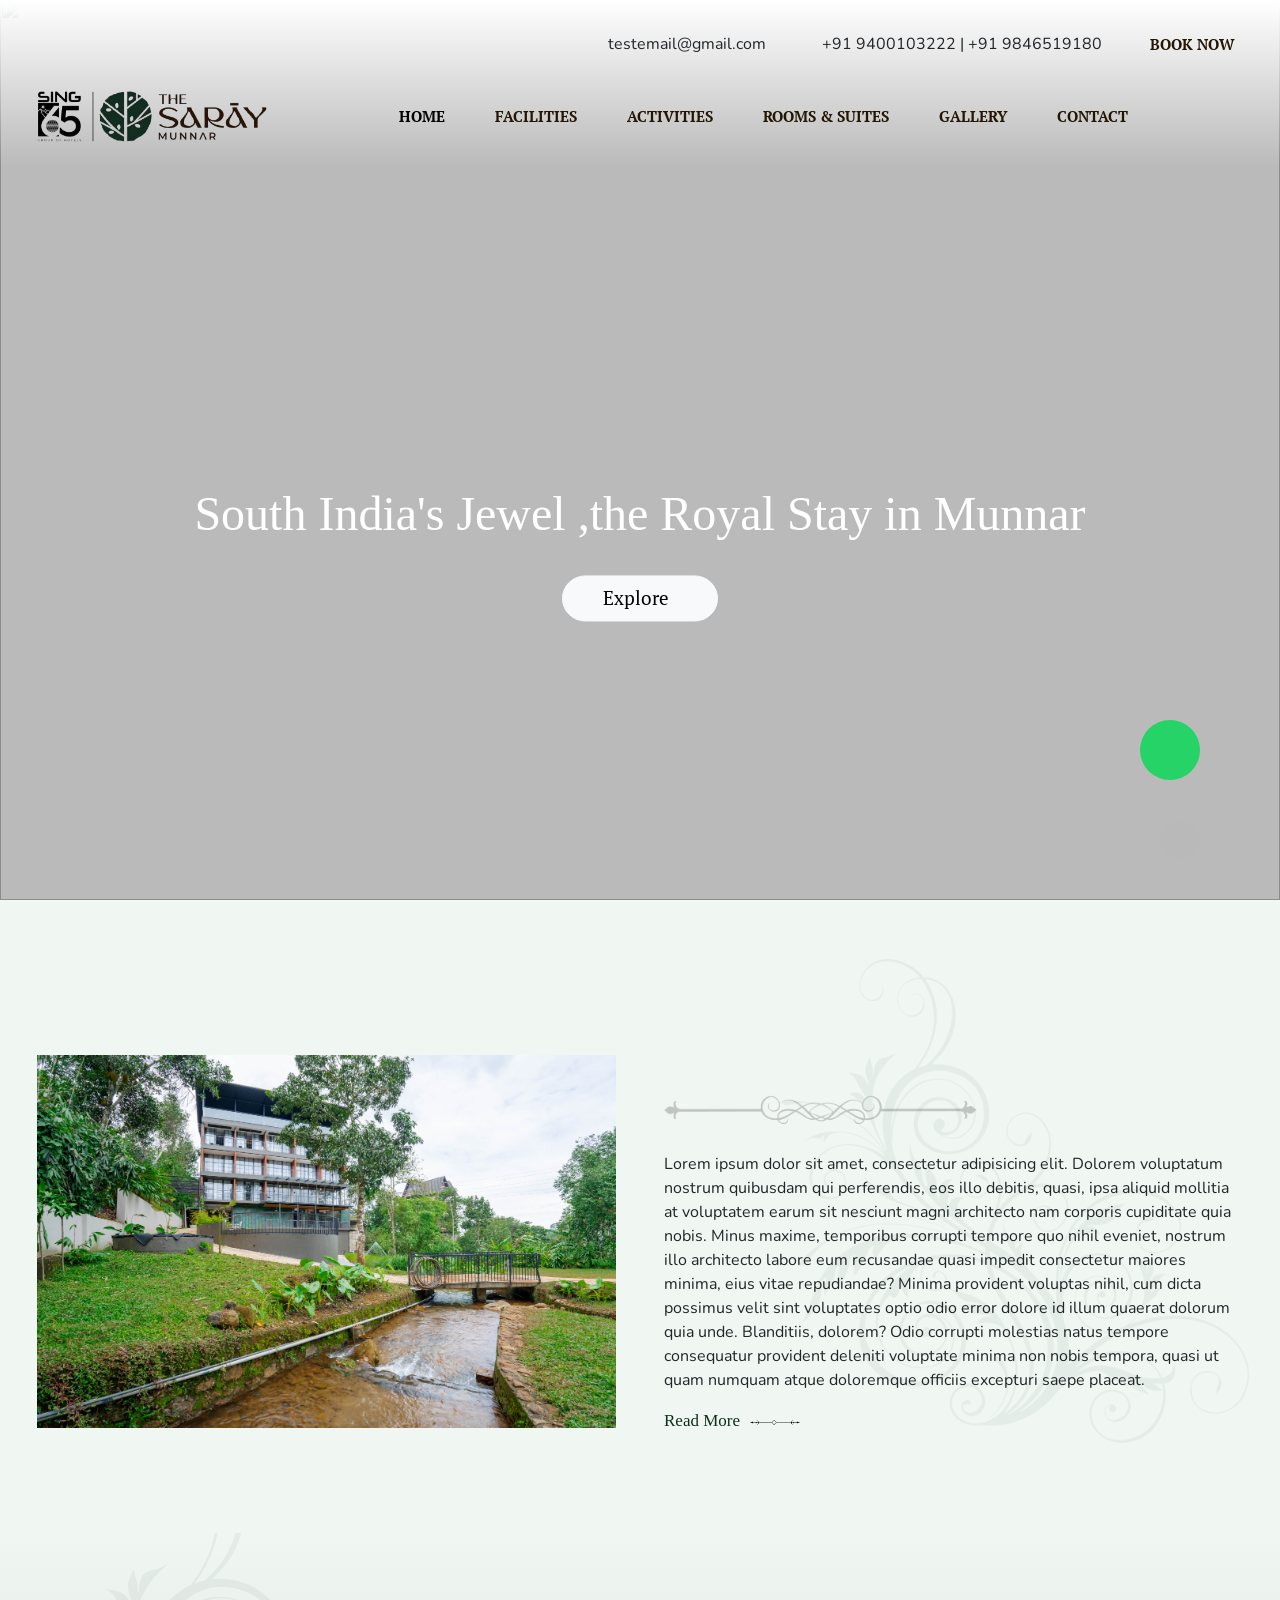
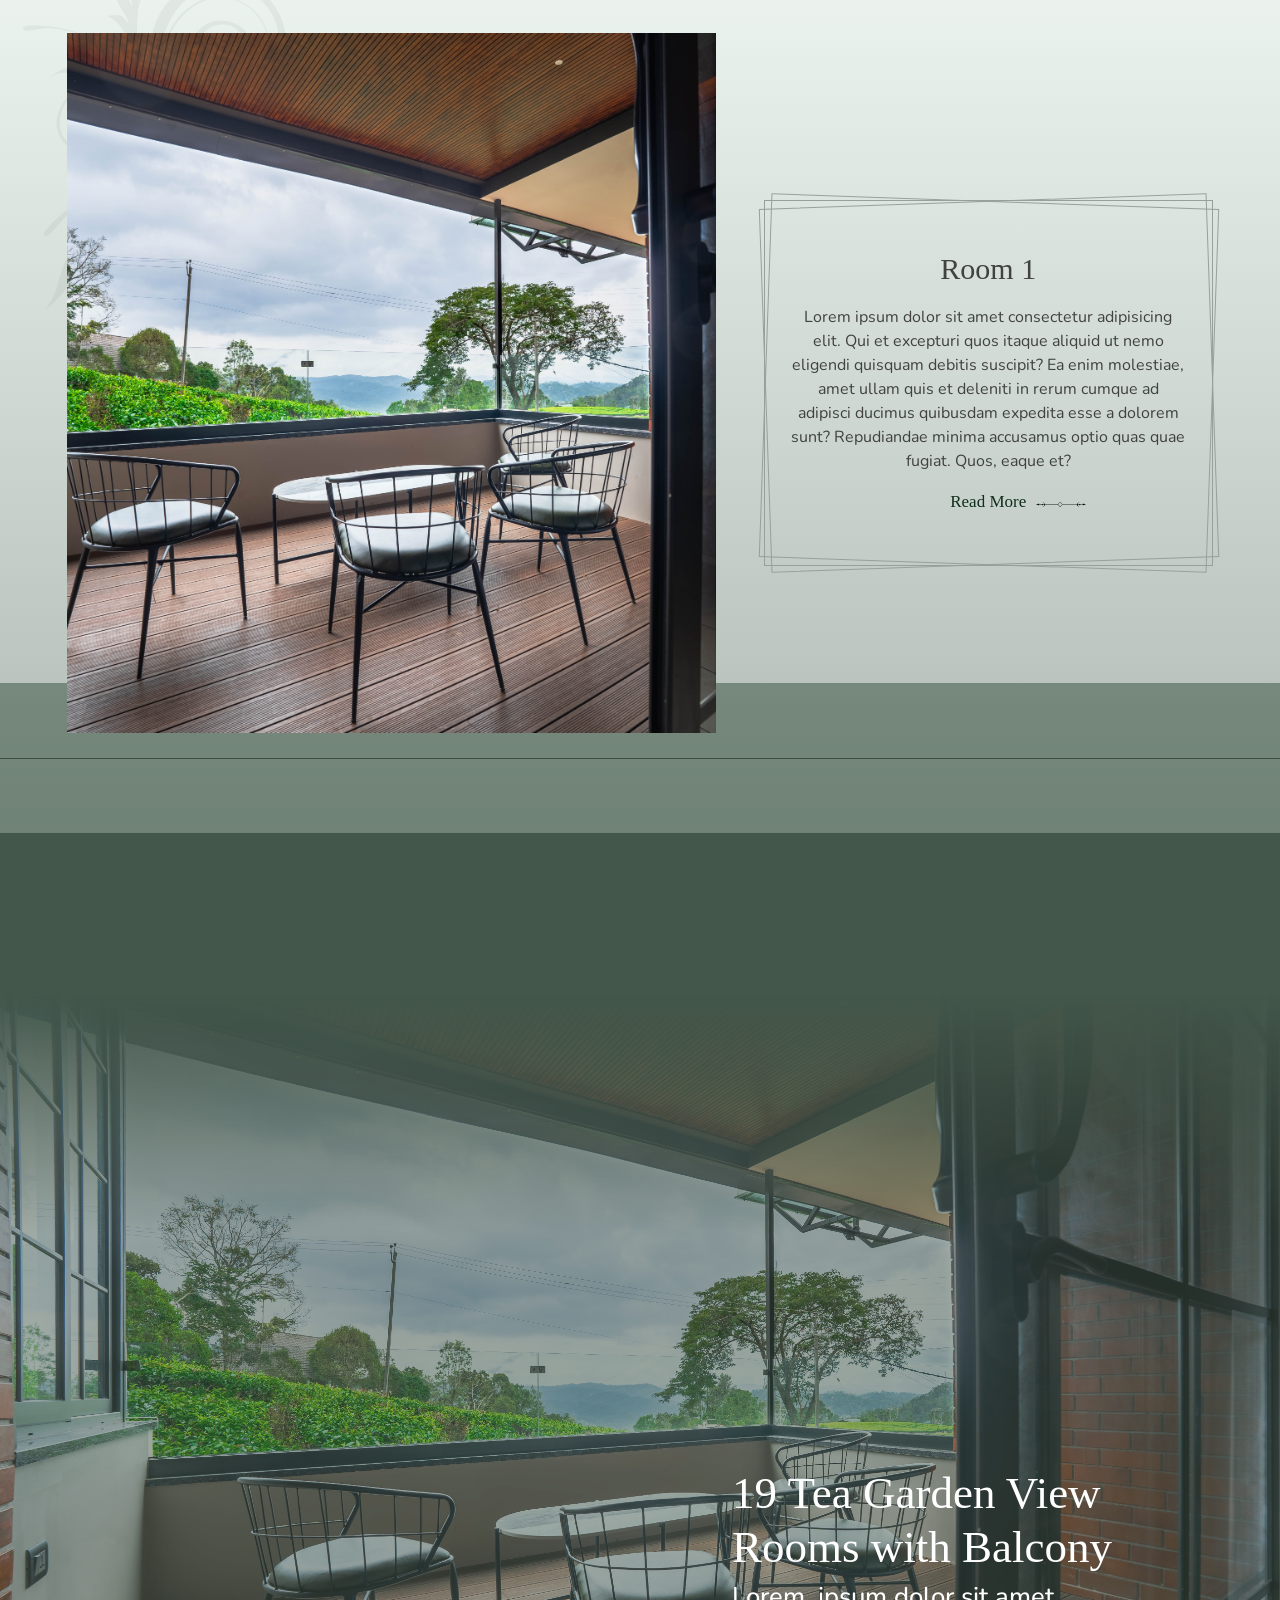
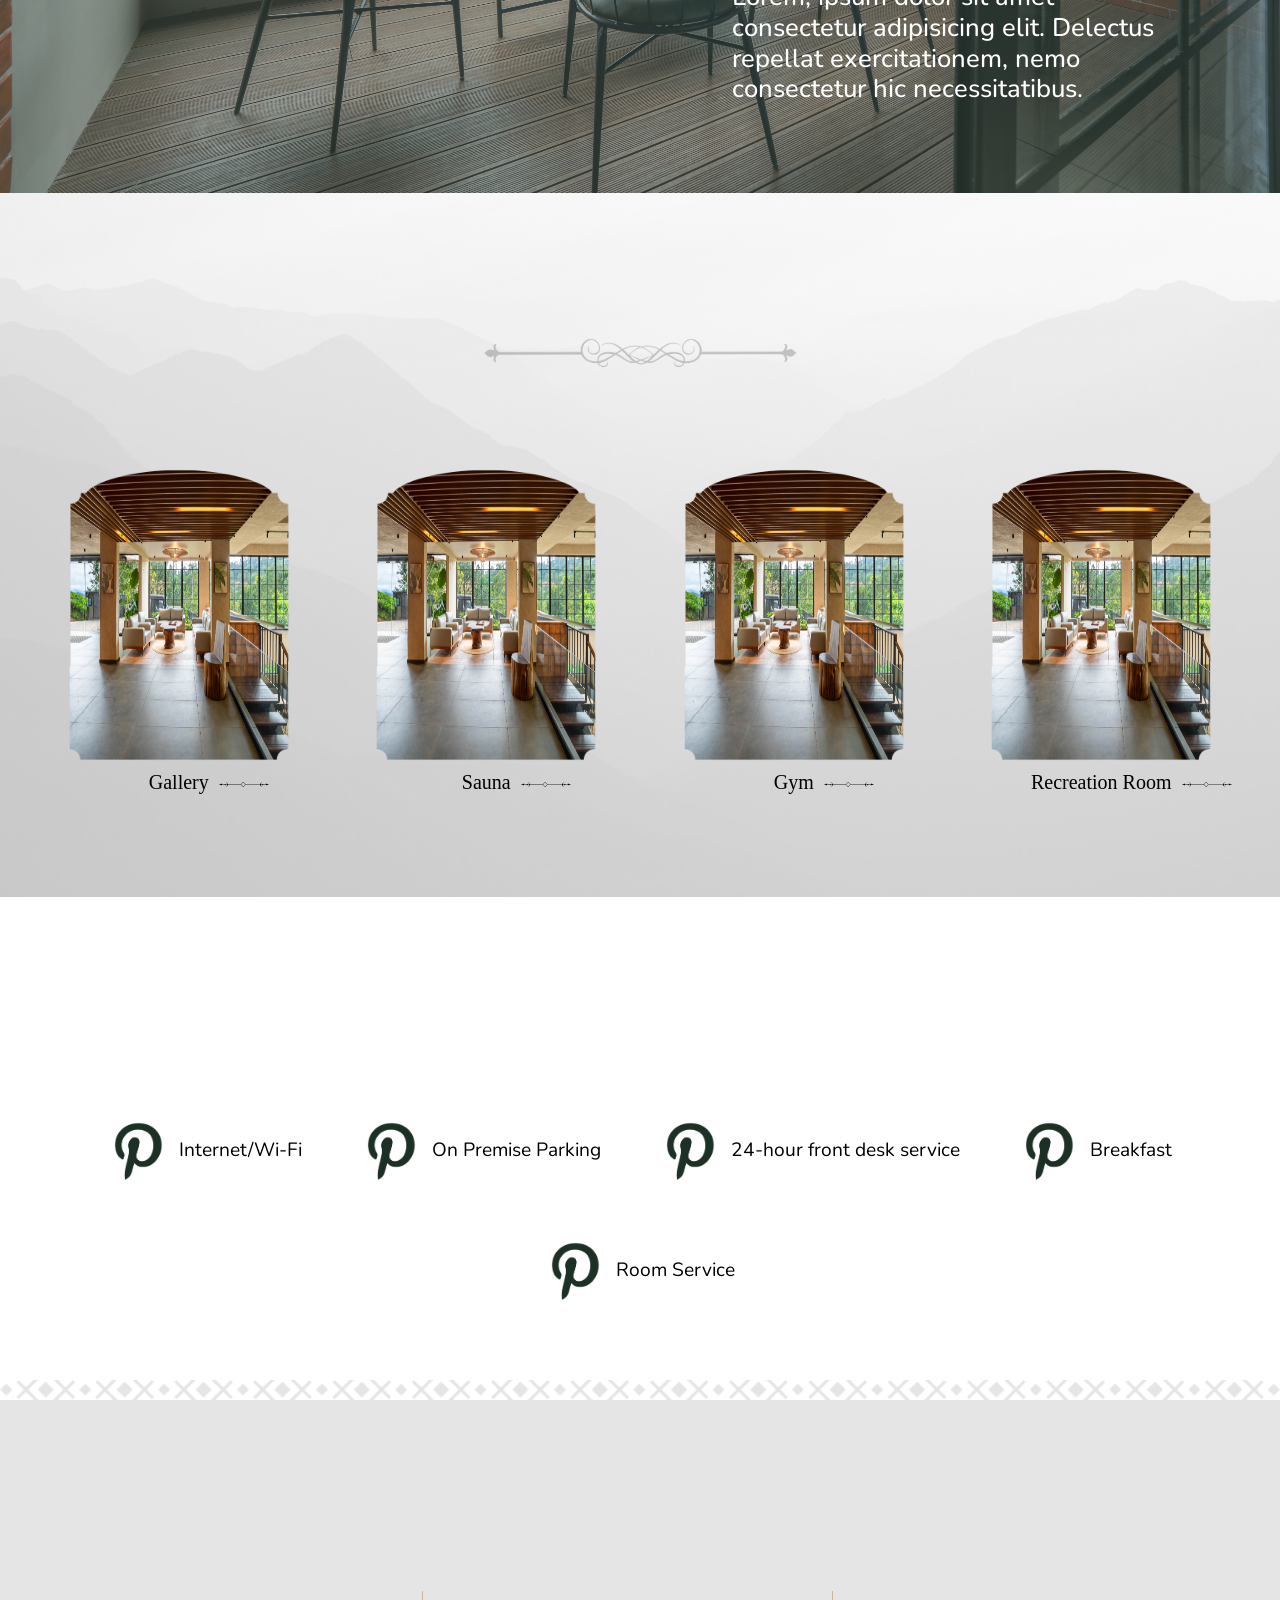
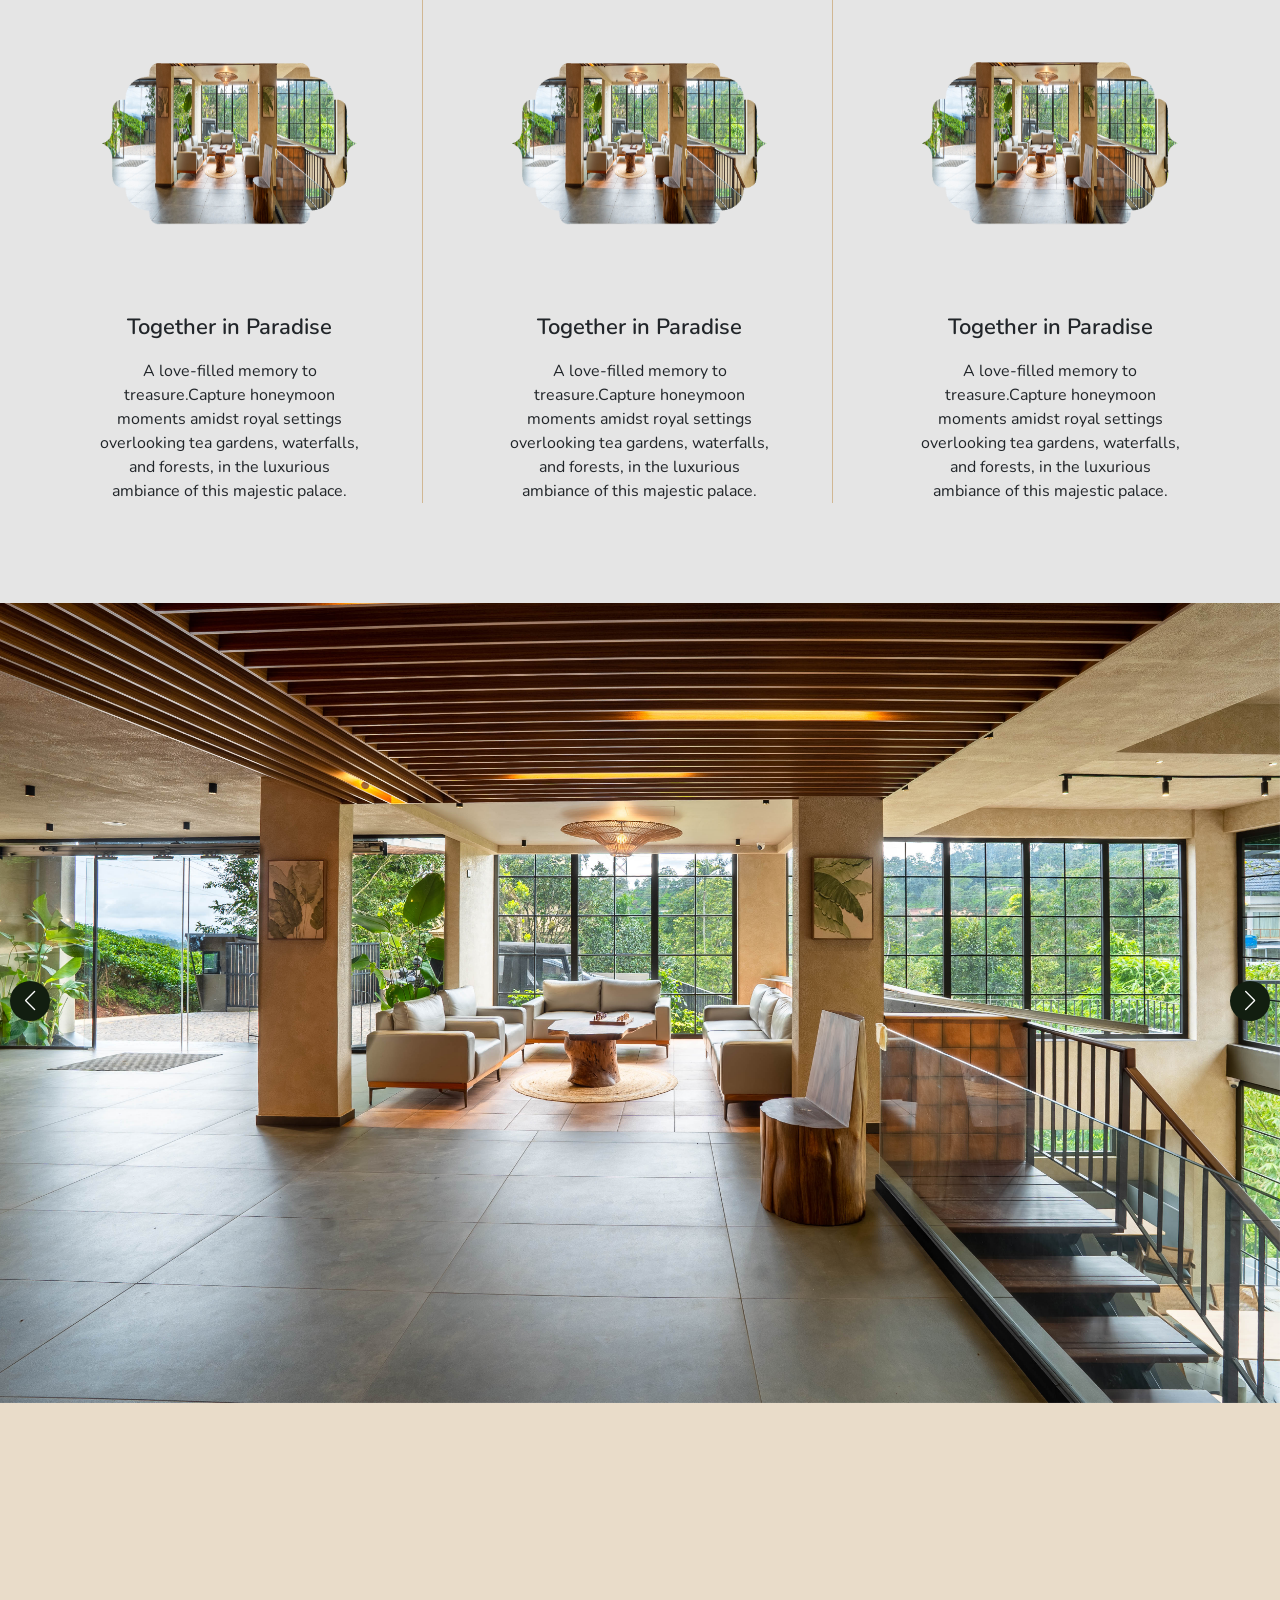
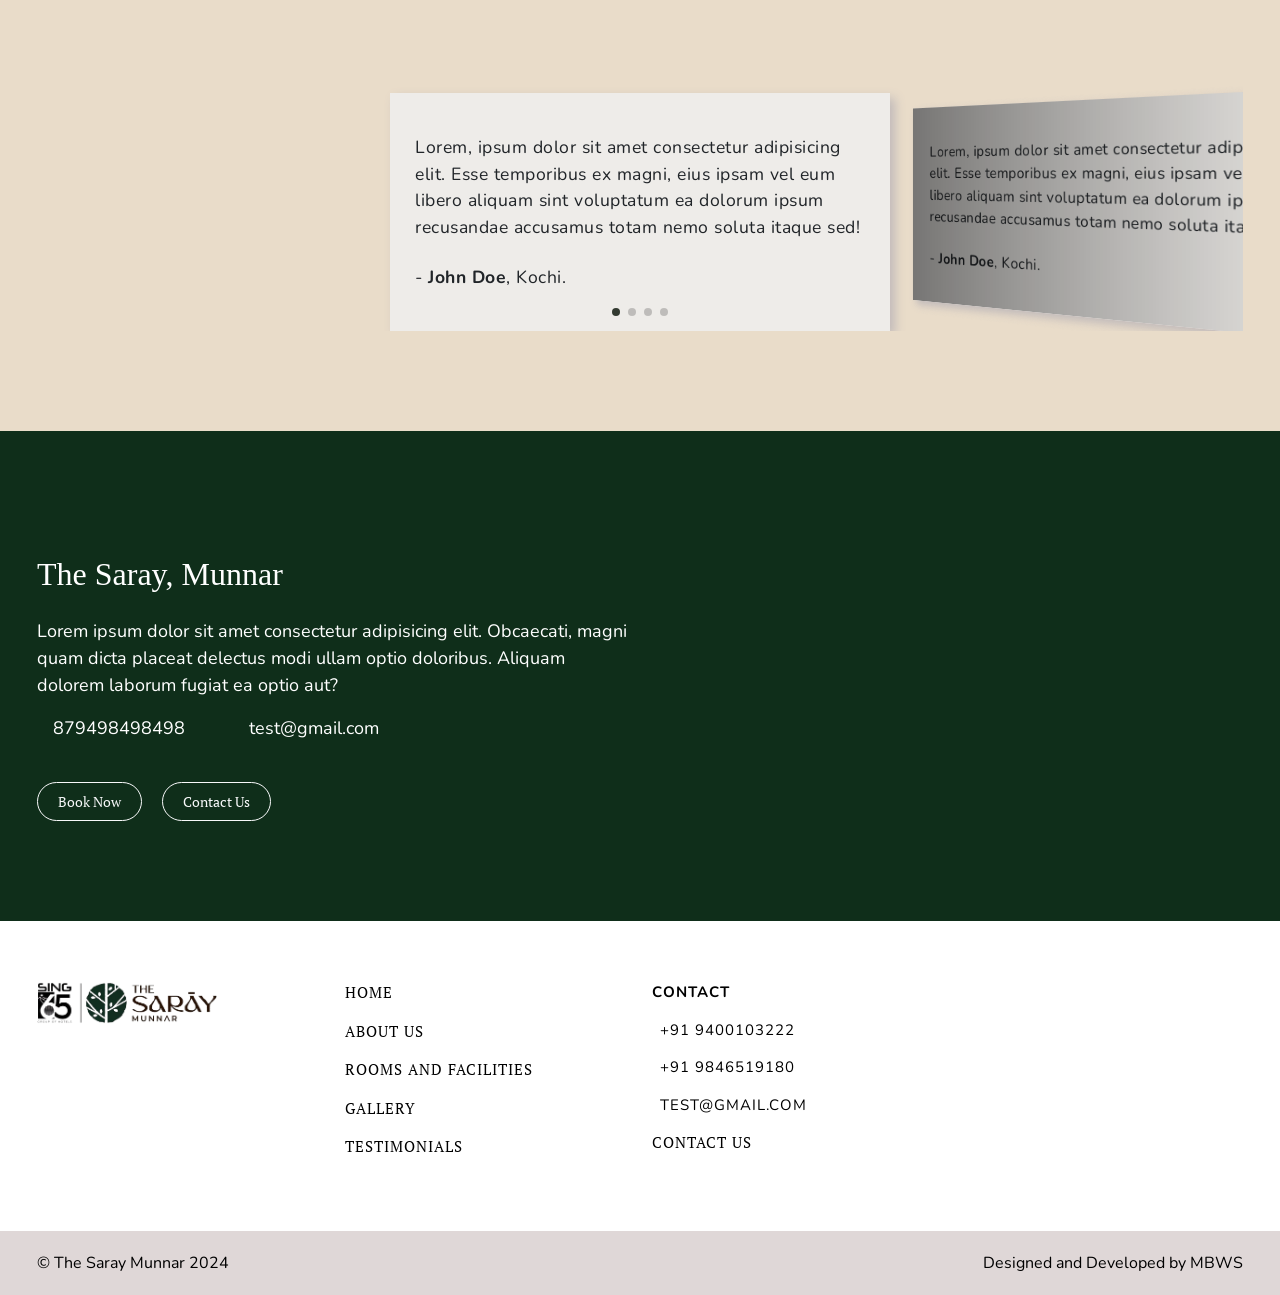
==== commit b3282cc3: "updates" ====
--- a/index.html
+++ b/index.html
@@ -24,7 +24,7 @@
                                     <div>
                                         <h1>South India's Jewel ,the Royal Stay in Munnar</h1>
                                         <!-- <h2>Lorem ipsum dolor sit amet consectetur adipisicing elit. Doloremque velit magnam vero tempore nobis repellat? Nisi vitae autem facilis in ipsam sequi reprehenderit magni ullam.</p> -->
-                                        <button class="btn btn-outline-light mt-4">Explore <i class="fas fa-arrow-right ms-2" aria-hidden="true"></i></button>
+                                        <button class="btn btn-light mt-4">Explore <i class="fas fa-arrow-right ms-2" aria-hidden="true"></i></button>
                                         <!-- <div class="availability-box">
                                             <div>
                                                 <p class="title">Check In</p>
@@ -49,8 +49,8 @@
                                     </div>
                                 </div>
                             </div>
-                            <img class="d-none d-sm-inline-block" src="./assets/images/DSC09615-HDR.jpg" alt="">
-                            <img class="d-sm-none" src="./assets/images/DSC09330-HDR.jpg" alt="">
+                            <img class="d-none d-sm-inline-block" src="./assets/images/banner1.png" alt="">
+                            <img class="d-sm-none" src="./assets/images/banner1.png" alt="">
                         </div>
                         <!-- <div class="item swiper-slide">
                             <div class="content">
@@ -102,17 +102,21 @@
                             <img src="./assets/images/DSC09655-HDR.jpg" class="img-fluid" alt="">
                         </div>
                     </div>
-                    <div class="col-lg-6">
-                        <h2 class="section-title">The Saray, Munnar</h2>
+                    <div class="col-lg-6 position-relative">
+                        <img src="./assets/images/Design.png" alt="" class="bgDesignImg img-fluid">
+                        <h2 class="section-title mb-0">The Saray, Munnar</h2>
+                        <img src="./assets/images/underline1.png" class="underlineDesign" alt="">
                         <p>Lorem ipsum dolor sit amet, consectetur adipisicing elit. Dolorem voluptatum nostrum quibusdam qui perferendis, eos illo debitis, quasi, ipsa aliquid mollitia at voluptatem earum sit nesciunt magni architecto nam corporis cupiditate quia nobis. Minus maxime, temporibus corrupti tempore quo nihil eveniet, nostrum illo architecto labore eum recusandae quasi impedit consectetur maiores minima, eius vitae repudiandae? Minima provident voluptas nihil, cum dicta possimus velit sint voluptates optio odio error dolore id illum quaerat dolorum quia unde. Blanditiis, dolorem? Odio corrupti molestias natus tempore consequatur provident deleniti voluptate minima non nobis tempora, quasi ut quam numquam atque doloremque officiis excepturi saepe placeat.</p>
-                        <button class="btn btn-primary mt-4">Read more <i class="fas fa-arrow-right ms-2"></i></button>
+                        <!-- <button class="btn btn-primary mt-4">Read more <i class="fas fa-arrow-right ms-2"></i></button> -->
+                         <a href="javascript:void(0)" class="linkDesign">Read More</a>
                         <!-- <img src="./assets/images/sonnie-hiles-DhFHtkECn7Q-unsplash.jpg" style="height: 400px; width: 100%;object-fit: cover;" alt="" class="img-fluid"> -->
                     </div>
                 </div>
             </div>
         </section>
 
-        <section class="section slider-section">
+        <section class="section slider-section position-relative">
+            <img src="./assets/images/Design.png" alt="" class="bgDesignImg sliderBgDesign img-fluid">
             <!-- <img src="./assets/images/bg-img.jpg" alt="" class="img-fluid bgImage"> -->
             <div class="container">
                 <div class="verti-center">
@@ -129,14 +133,14 @@
                                                 <h1 class="title">Room 1</h1>
                                                 <div class="desc">
                                                     <p>Lorem ipsum dolor sit amet consectetur adipisicing elit. Qui et excepturi quos itaque aliquid ut nemo eligendi quisquam debitis suscipit? Ea enim molestiae, amet ullam quis et deleniti in rerum cumque ad adipisci ducimus quibusdam expedita esse a dolorem sunt? Repudiandae minima accusamus optio quas quae fugiat. Quos, eaque et?</p>
-                                                    <p>Lorem ipsum dolor sit amet consectetur adipisicing elit. Qui et excepturi quos itaque aliquid ut nemo eligendi quisquam debitis suscipit? Ea enim molestiae, amet ullam quis et deleniti in rerum cumque ad adipisci ducimus quibusdam expedita esse a dolorem sunt? Repudiandae minima accusamus optio quas quae fugiat. Quos, eaque et?</p>
+                                                    <a href="javascript:void(0)" class="linkDesign">Read More</a> 
                                                 </div>
                                             </div>
                                         </div>
                                     </div>
                                 </div>
                             </div>
-                            <div class="swiper-slide">
+                            <!-- <div class="swiper-slide">
                                 <div class="aboutSliderItem">
                                     <div class="row align-items-center g-5">
                                         <div class="col-lg-7">
@@ -171,7 +175,7 @@
                                         </div>
                                     </div>
                                 </div>
-                            </div>
+                            </div> -->
                         </div>
                     </div>
                 </div>
@@ -202,7 +206,8 @@
             <img class="img-fluid bgImage" src="./assets/images/mateusz-sobczak-QBqv1J5rOOE-unsplash.jpg" alt="">
             <div class="container">
                 <div class="text-center">
-                    <h2 class="section-title mb-5 pb-5">Discover Tranquility</h2>
+                    <h2 class="section-title mb-0">Discover Tranquility</h2>
+                    <img src="./assets/images/underline1.png" class="underlineDesign mb-5 pb-5" alt="">
                 </div>
                <div class="discoverItems">
                     <div class="row">
@@ -211,7 +216,9 @@
                                 <div class="imgmask">
                                     <img src="./assets/images/DSC09860-HDR.jpg" class="img-fluid" alt="">
                                 </div>
-                                <a href="javascript:void(0)">Gallery <i class="fas fa-long-arrow-right"></i></a>
+                                <span>
+                                    <a href="javascript:void(0)" class="linkDesign">Gallery</a>
+                                </span>
                             </div>
                         </div>
                         <div class="col-lg-3  mb-4 mb-lg-0">
@@ -219,7 +226,7 @@
                                 <div class="imgmask">
                                     <img src="./assets/images/DSC09860-HDR.jpg" class="img-fluid" alt="">
                                 </div>
-                                 <a href="javascript:void(0)">Sauna <i class="fas fa-long-arrow-right"></i></a>
+                                 <a href="javascript:void(0)" class="linkDesign">Sauna</a>
                             </div>
                         </div>
                         <div class="col-lg-3  mb-4 mb-lg-0">
@@ -227,7 +234,7 @@
                                 <div class="imgmask">
                                     <img src="./assets/images/DSC09860-HDR.jpg" class="img-fluid" alt="">
                                 </div>
-                                 <a href="javascript:void(0)">Gym <i class="fas fa-long-arrow-right"></i></a>
+                                 <a href="javascript:void(0)" class="linkDesign">Gym</a>
                             </div>
                         </div>
                         <div class="col-lg-3">
@@ -235,14 +242,14 @@
                                 <div class="imgmask">
                                     <img src="./assets/images/DSC09860-HDR.jpg" class="img-fluid" alt="">
                                 </div>
-                                 <a href="javascript:void(0)">Recreation Room <i class="fas fa-long-arrow-right"></i></a>
+                                 <a href="javascript:void(0)" class="linkDesign">Recreation Room</a>
                             </div>
                         </div>
                     </div>
                </div>
             </div>
         </section>
-        <section class="section facilities-section">
+        <section class="section facilities-section position-relative">
             <div class="container">
                 <div class="text-center">
                     <h2 class="section-title">Our Facilities</h2>
@@ -250,36 +257,37 @@
                 <div class="facilities">
                     <div class="facility">
                         <div class="icon">
-                            <i class="fas fa-wifi"></i>
+                            <img src="./assets/images/facility-icon.png" alt="">
                         </div>
                         <span class="text">Internet/Wi-Fi</span>
                     </div>
                     <div class="facility">
-                        <div class="icon">
-                            <i class="fas fa-car"></i>
+                         <div class="icon">
+                            <img src="./assets/images/facility-icon.png" alt="">
                         </div>
                         <span class="text">On Premise Parking</span>
                     </div>
                     <div class="facility">
-                        <div class="icon">
-                            <i class="fas fa-headset"></i>
+                         <div class="icon">
+                            <img src="./assets/images/facility-icon.png" alt="">
                         </div>
                         <span class="text">24-hour front desk service</span>
                     </div>
                     <div class="facility">
-                        <div class="icon">
-                            <i class="fas fa-bowl-food"></i>
+                         <div class="icon">
+                            <img src="./assets/images/facility-icon.png" alt="">
                         </div>
                         <span class="text">Breakfast</span>
                     </div>
                     <div class="facility">
-                        <div class="icon">
-                            <i class="fas fa-user"></i>
+                         <div class="icon">
+                            <img src="./assets/images/facility-icon.png" alt="">
                         </div>
                         <span class="text">Room Service</span>
                     </div>
                 </div>
             </div>
+            <img src="./assets/images/border-design.png" class="borderLineDesign" alt="">
         </section>
 
         <section class="section details-section">
@@ -329,7 +337,7 @@
         </section>
 
         <section class="section testimonialSection">
-            <img src="./assets/images/DSC09655-HDR.jpg" class="img-fluid bgImage" alt="">
+            <!-- <img src="./assets/images/DSC09655-HDR.jpg" class="img-fluid bgImage" alt=""> -->
             <div class="container">
                 <h3 class="subhead noBefore text-center ">What our guests say!</h3>
                 <h2 class="section-title text-center ">Testimonials</h2>
--- a/assets/css/app.css
+++ b/assets/css/app.css
@@ -1 +1 @@
-﻿@import"https://fonts.googleapis.com/css2?family=Nunito:ital,wght@0,200..1000;1,200..1000&family=PT+Serif:ital,wght@0,400;0,700;1,400;1,700&display=swap";.slick-slider{position:relative;display:block;box-sizing:border-box;-webkit-user-select:none;-moz-user-select:none;-ms-user-select:none;user-select:none;-webkit-touch-callout:none;-khtml-user-select:none;-ms-touch-action:pan-y;touch-action:pan-y;-webkit-tap-highlight-color:rgba(0,0,0,0)}.slick-list{position:relative;display:block;overflow:hidden;margin:0;padding:0}.slick-list:focus{outline:none}.slick-list.dragging{cursor:pointer;cursor:hand}.slick-slider .slick-track,.slick-slider .slick-list{-webkit-transform:translate3d(0, 0, 0);-moz-transform:translate3d(0, 0, 0);-ms-transform:translate3d(0, 0, 0);-o-transform:translate3d(0, 0, 0);transform:translate3d(0, 0, 0)}.slick-track{position:relative;top:0;left:0;display:block;margin-left:auto;margin-right:auto}.slick-track:before,.slick-track:after{display:table;content:""}.slick-track:after{clear:both}.slick-loading .slick-track{visibility:hidden}.slick-slide{display:none;float:left;height:100%;min-height:1px}[dir=rtl] .slick-slide{float:right}.slick-slide img{display:block}.slick-slide.slick-loading img{display:none}.slick-slide.dragging img{pointer-events:none}.slick-initialized .slick-slide{display:block}.slick-loading .slick-slide{visibility:hidden}.slick-vertical .slick-slide{display:block;height:auto;border:1px solid rgba(0,0,0,0)}.slick-arrow.slick-hidden{display:none}.slick-dots{display:flex;gap:15px;justify-content:center;align-items:center;margin-top:30px}.slick-dots li{list-style-type:none}.slick-dots button{font-size:0;width:13px;height:13px;border-radius:50%;background-color:rgba(15,46,26,.5);border:none}.slick-dots .slick-active button{background-color:#0f2e1a}@font-face{font-family:swiper-icons;src:url("data:application/font-woff;charset=utf-8;base64, [base64]//wADZ2x5ZgAAAywAAADMAAAD2MHtryVoZWFkAAABbAAAADAAAAA2E2+eoWhoZWEAAAGcAAAAHwAAACQC9gDzaG10eAAAAigAAAAZAAAArgJkABFsb2NhAAAC0AAAAFoAAABaFQAUGG1heHAAAAG8AAAAHwAAACAAcABAbmFtZQAAA/gAAAE5AAACXvFdBwlwb3N0AAAFNAAAAGIAAACE5s74hXjaY2BkYGAAYpf5Hu/j+W2+MnAzMYDAzaX6QjD6/4//Bxj5GA8AuRwMYGkAPywL13jaY2BkYGA88P8Agx4j+/8fQDYfA1AEBWgDAIB2BOoAeNpjYGRgYNBh4GdgYgABEMnIABJzYNADCQAACWgAsQB42mNgYfzCOIGBlYGB0YcxjYGBwR1Kf2WQZGhhYGBiYGVmgAFGBiQQkOaawtDAoMBQxXjg/wEGPcYDDA4wNUA2CCgwsAAAO4EL6gAAeNpj2M0gyAACqxgGNWBkZ2D4/wMA+xkDdgAAAHjaY2BgYGaAYBkGRgYQiAHyGMF8FgYHIM3DwMHABGQrMOgyWDLEM1T9/w8UBfEMgLzE////P/5//f/V/xv+r4eaAAeMbAxwIUYmIMHEgKYAYjUcsDAwsLKxc3BycfPw8jEQA/[base64]/uznmfPFBNODM2K7MTQ45YEAZqGP81AmGGcF3iPqOop0r1SPTaTbVkfUe4HXj97wYE+yNwWYxwWu4v1ugWHgo3S1XdZEVqWM7ET0cfnLGxWfkgR42o2PvWrDMBSFj/IHLaF0zKjRgdiVMwScNRAoWUoH78Y2icB/yIY09An6AH2Bdu/UB+yxopYshQiEvnvu0dURgDt8QeC8PDw7Fpji3fEA4z/PEJ6YOB5hKh4dj3EvXhxPqH/SKUY3rJ7srZ4FZnh1PMAtPhwP6fl2PMJMPDgeQ4rY8YT6Gzao0eAEA409DuggmTnFnOcSCiEiLMgxCiTI6Cq5DZUd3Qmp10vO0LaLTd2cjN4fOumlc7lUYbSQcZFkutRG7g6JKZKy0RmdLY680CDnEJ+UMkpFFe1RN7nxdVpXrC4aTtnaurOnYercZg2YVmLN/d/gczfEimrE/fs/bOuq29Zmn8tloORaXgZgGa78yO9/cnXm2BpaGvq25Dv9S4E9+5SIc9PqupJKhYFSSl47+Qcr1mYNAAAAeNptw0cKwkAAAMDZJA8Q7OUJvkLsPfZ6zFVERPy8qHh2YER+3i/BP83vIBLLySsoKimrqKqpa2hp6+jq6RsYGhmbmJqZSy0sraxtbO3sHRydnEMU4uR6yx7JJXveP7WrDycAAAAAAAH//wACeNpjYGRgYOABYhkgZgJCZgZNBkYGLQZtIJsFLMYAAAw3ALgAeNolizEKgDAQBCchRbC2sFER0YD6qVQiBCv/H9ezGI6Z5XBAw8CBK/m5iQQVauVbXLnOrMZv2oLdKFa8Pjuru2hJzGabmOSLzNMzvutpB3N42mNgZGBg4GKQYzBhYMxJLMlj4GBgAYow/P/PAJJhLM6sSoWKfWCAAwDAjgbRAAB42mNgYGBkAIIbCZo5IPrmUn0hGA0AO8EFTQAA");font-weight:400;font-style:normal}:root{--swiper-theme-color:#007aff}:host{position:relative;display:block;margin-left:auto;margin-right:auto;z-index:1}.swiper{margin-left:auto;margin-right:auto;position:relative;overflow:hidden;list-style:none;padding:0;z-index:1;display:block}.swiper-vertical>.swiper-wrapper{flex-direction:column}.swiper-wrapper{position:relative;width:100%;height:100%;z-index:1;display:flex;transition-property:transform;transition-timing-function:var(--swiper-wrapper-transition-timing-function, initial);box-sizing:content-box}.swiper-android .swiper-slide,.swiper-ios .swiper-slide,.swiper-wrapper{transform:translate3d(0px, 0, 0)}.swiper-horizontal{touch-action:pan-y}.swiper-vertical{touch-action:pan-x}.swiper-slide{flex-shrink:0;width:100%;height:100%;position:relative;transition-property:transform;display:block}.swiper-slide-invisible-blank{visibility:hidden}.swiper-autoheight,.swiper-autoheight .swiper-slide{height:auto}.swiper-autoheight .swiper-wrapper{align-items:flex-start;transition-property:transform,height}.swiper-backface-hidden .swiper-slide{transform:translateZ(0);-webkit-backface-visibility:hidden;backface-visibility:hidden}.swiper-3d.swiper-css-mode .swiper-wrapper{perspective:1200px}.swiper-3d .swiper-wrapper{transform-style:preserve-3d}.swiper-3d{perspective:1200px}.swiper-3d .swiper-cube-shadow,.swiper-3d .swiper-slide{transform-style:preserve-3d}.swiper-css-mode>.swiper-wrapper{overflow:auto;scrollbar-width:none;-ms-overflow-style:none}.swiper-css-mode>.swiper-wrapper::-webkit-scrollbar{display:none}.swiper-css-mode>.swiper-wrapper>.swiper-slide{scroll-snap-align:start start}.swiper-css-mode.swiper-horizontal>.swiper-wrapper{scroll-snap-type:x mandatory}.swiper-css-mode.swiper-vertical>.swiper-wrapper{scroll-snap-type:y mandatory}.swiper-css-mode.swiper-free-mode>.swiper-wrapper{scroll-snap-type:none}.swiper-css-mode.swiper-free-mode>.swiper-wrapper>.swiper-slide{scroll-snap-align:none}.swiper-css-mode.swiper-centered>.swiper-wrapper::before{content:"";flex-shrink:0;order:9999}.swiper-css-mode.swiper-centered>.swiper-wrapper>.swiper-slide{scroll-snap-align:center center;scroll-snap-stop:always}.swiper-css-mode.swiper-centered.swiper-horizontal>.swiper-wrapper>.swiper-slide:first-child{margin-inline-start:var(--swiper-centered-offset-before)}.swiper-css-mode.swiper-centered.swiper-horizontal>.swiper-wrapper::before{height:100%;min-height:1px;width:var(--swiper-centered-offset-after)}.swiper-css-mode.swiper-centered.swiper-vertical>.swiper-wrapper>.swiper-slide:first-child{margin-block-start:var(--swiper-centered-offset-before)}.swiper-css-mode.swiper-centered.swiper-vertical>.swiper-wrapper::before{width:100%;min-width:1px;height:var(--swiper-centered-offset-after)}.swiper-3d .swiper-slide-shadow,.swiper-3d .swiper-slide-shadow-bottom,.swiper-3d .swiper-slide-shadow-left,.swiper-3d .swiper-slide-shadow-right,.swiper-3d .swiper-slide-shadow-top{position:absolute;left:0;top:0;width:100%;height:100%;pointer-events:none;z-index:10}.swiper-3d .swiper-slide-shadow{background:rgba(0,0,0,.15)}.swiper-3d .swiper-slide-shadow-left{background-image:linear-gradient(to left, rgba(0, 0, 0, 0.5), rgba(0, 0, 0, 0))}.swiper-3d .swiper-slide-shadow-right{background-image:linear-gradient(to right, rgba(0, 0, 0, 0.5), rgba(0, 0, 0, 0))}.swiper-3d .swiper-slide-shadow-top{background-image:linear-gradient(to top, rgba(0, 0, 0, 0.5), rgba(0, 0, 0, 0))}.swiper-3d .swiper-slide-shadow-bottom{background-image:linear-gradient(to bottom, rgba(0, 0, 0, 0.5), rgba(0, 0, 0, 0))}.swiper-lazy-preloader{width:42px;height:42px;position:absolute;left:50%;top:50%;margin-left:-21px;margin-top:-21px;z-index:10;transform-origin:50%;box-sizing:border-box;border:4px solid var(--swiper-preloader-color, var(--swiper-theme-color));border-radius:50%;border-top-color:rgba(0,0,0,0)}.swiper-watch-progress .swiper-slide-visible .swiper-lazy-preloader,.swiper:not(.swiper-watch-progress) .swiper-lazy-preloader{animation:swiper-preloader-spin 1s infinite linear}.swiper-lazy-preloader-white{--swiper-preloader-color:#fff}.swiper-lazy-preloader-black{--swiper-preloader-color:#000}@keyframes swiper-preloader-spin{0%{transform:rotate(0deg)}100%{transform:rotate(360deg)}}.swiper-virtual .swiper-slide{-webkit-backface-visibility:hidden;transform:translateZ(0)}.swiper-virtual.swiper-css-mode .swiper-wrapper::after{content:"";position:absolute;left:0;top:0;pointer-events:none}.swiper-virtual.swiper-css-mode.swiper-horizontal .swiper-wrapper::after{height:1px;width:var(--swiper-virtual-size)}.swiper-virtual.swiper-css-mode.swiper-vertical .swiper-wrapper::after{width:1px;height:var(--swiper-virtual-size)}:root{--swiper-navigation-size:44px}.swiper-button-next,.swiper-button-prev{position:absolute;top:var(--swiper-navigation-top-offset, 50%);width:calc(var(--swiper-navigation-size)/44*27);height:var(--swiper-navigation-size);margin-top:calc(0px - var(--swiper-navigation-size)/2);z-index:10;cursor:pointer;display:flex;align-items:center;justify-content:center;color:var(--swiper-navigation-color, var(--swiper-theme-color))}.swiper-button-next.swiper-button-disabled,.swiper-button-prev.swiper-button-disabled{opacity:.35;cursor:auto;pointer-events:none}.swiper-button-next.swiper-button-hidden,.swiper-button-prev.swiper-button-hidden{opacity:0;cursor:auto;pointer-events:none}.swiper-navigation-disabled .swiper-button-next,.swiper-navigation-disabled .swiper-button-prev{display:none !important}.swiper-button-next svg,.swiper-button-prev svg{width:100%;height:100%;object-fit:contain;transform-origin:center}.swiper-rtl .swiper-button-next svg,.swiper-rtl .swiper-button-prev svg{transform:rotate(180deg)}.swiper-button-prev,.swiper-rtl .swiper-button-next{left:var(--swiper-navigation-sides-offset, 10px);right:auto}.swiper-button-next,.swiper-rtl .swiper-button-prev{right:var(--swiper-navigation-sides-offset, 10px);left:auto}.swiper-button-lock{display:none}.swiper-button-next:after,.swiper-button-prev:after{font-family:swiper-icons;font-size:var(--swiper-navigation-size);text-transform:none !important;letter-spacing:0;font-variant:initial;line-height:1}.swiper-button-prev:after,.swiper-rtl .swiper-button-next:after{content:"prev"}.swiper-button-next,.swiper-rtl .swiper-button-prev{right:var(--swiper-navigation-sides-offset, 10px);left:auto}.swiper-button-next:after,.swiper-rtl .swiper-button-prev:after{content:"next"}.swiper-pagination{position:absolute;text-align:center;transition:.3s opacity;transform:translate3d(0, 0, 0);z-index:10}.swiper-pagination.swiper-pagination-hidden{opacity:0}.swiper-pagination-disabled>.swiper-pagination,.swiper-pagination.swiper-pagination-disabled{display:none !important}.swiper-horizontal>.swiper-pagination-bullets,.swiper-pagination-bullets.swiper-pagination-horizontal,.swiper-pagination-custom,.swiper-pagination-fraction{bottom:var(--swiper-pagination-bottom, 8px);top:var(--swiper-pagination-top, auto);left:0;width:100%}.swiper-pagination-bullets-dynamic{overflow:hidden;font-size:0}.swiper-pagination-bullets-dynamic .swiper-pagination-bullet{transform:scale(0.33);position:relative}.swiper-pagination-bullets-dynamic .swiper-pagination-bullet-active{transform:scale(1)}.swiper-pagination-bullets-dynamic .swiper-pagination-bullet-active-main{transform:scale(1)}.swiper-pagination-bullets-dynamic .swiper-pagination-bullet-active-prev{transform:scale(0.66)}.swiper-pagination-bullets-dynamic .swiper-pagination-bullet-active-prev-prev{transform:scale(0.33)}.swiper-pagination-bullets-dynamic .swiper-pagination-bullet-active-next{transform:scale(0.66)}.swiper-pagination-bullets-dynamic .swiper-pagination-bullet-active-next-next{transform:scale(0.33)}.swiper-pagination-bullet{width:var(--swiper-pagination-bullet-width, var(--swiper-pagination-bullet-size, 8px));height:var(--swiper-pagination-bullet-height, var(--swiper-pagination-bullet-size, 8px));display:inline-block;border-radius:var(--swiper-pagination-bullet-border-radius, 50%);background:var(--swiper-pagination-bullet-inactive-color, #000);opacity:var(--swiper-pagination-bullet-inactive-opacity, 0.2)}button.swiper-pagination-bullet{border:none;margin:0;padding:0;box-shadow:none;-webkit-appearance:none;appearance:none}.swiper-pagination-clickable .swiper-pagination-bullet{cursor:pointer}.swiper-pagination-bullet:only-child{display:none !important}.swiper-pagination-bullet-active{opacity:var(--swiper-pagination-bullet-opacity, 1);background:var(--swiper-pagination-color, var(--swiper-theme-color))}.swiper-pagination-vertical.swiper-pagination-bullets,.swiper-vertical>.swiper-pagination-bullets{right:var(--swiper-pagination-right, 8px);left:var(--swiper-pagination-left, auto);top:50%;transform:translate3d(0px, -50%, 0)}.swiper-pagination-vertical.swiper-pagination-bullets .swiper-pagination-bullet,.swiper-vertical>.swiper-pagination-bullets .swiper-pagination-bullet{margin:var(--swiper-pagination-bullet-vertical-gap, 6px) 0;display:block}.swiper-pagination-vertical.swiper-pagination-bullets.swiper-pagination-bullets-dynamic,.swiper-vertical>.swiper-pagination-bullets.swiper-pagination-bullets-dynamic{top:50%;transform:translateY(-50%);width:8px}.swiper-pagination-vertical.swiper-pagination-bullets.swiper-pagination-bullets-dynamic .swiper-pagination-bullet,.swiper-vertical>.swiper-pagination-bullets.swiper-pagination-bullets-dynamic .swiper-pagination-bullet{display:inline-block;transition:.2s transform,.2s top}.swiper-horizontal>.swiper-pagination-bullets .swiper-pagination-bullet,.swiper-pagination-horizontal.swiper-pagination-bullets .swiper-pagination-bullet{margin:0 var(--swiper-pagination-bullet-horizontal-gap, 4px)}.swiper-horizontal>.swiper-pagination-bullets.swiper-pagination-bullets-dynamic,.swiper-pagination-horizontal.swiper-pagination-bullets.swiper-pagination-bullets-dynamic{left:50%;transform:translateX(-50%);white-space:nowrap}.swiper-horizontal>.swiper-pagination-bullets.swiper-pagination-bullets-dynamic .swiper-pagination-bullet,.swiper-pagination-horizontal.swiper-pagination-bullets.swiper-pagination-bullets-dynamic .swiper-pagination-bullet{transition:.2s transform,.2s left}.swiper-horizontal.swiper-rtl>.swiper-pagination-bullets-dynamic .swiper-pagination-bullet{transition:.2s transform,.2s right}.swiper-pagination-fraction{color:var(--swiper-pagination-fraction-color, inherit)}.swiper-pagination-progressbar{background:var(--swiper-pagination-progressbar-bg-color, rgba(0, 0, 0, 0.25));position:absolute}.swiper-pagination-progressbar .swiper-pagination-progressbar-fill{background:var(--swiper-pagination-color, var(--swiper-theme-color));position:absolute;left:0;top:0;width:100%;height:100%;transform:scale(0);transform-origin:left top}.swiper-rtl .swiper-pagination-progressbar .swiper-pagination-progressbar-fill{transform-origin:right top}.swiper-horizontal>.swiper-pagination-progressbar,.swiper-pagination-progressbar.swiper-pagination-horizontal,.swiper-pagination-progressbar.swiper-pagination-vertical.swiper-pagination-progressbar-opposite,.swiper-vertical>.swiper-pagination-progressbar.swiper-pagination-progressbar-opposite{width:100%;height:var(--swiper-pagination-progressbar-size, 4px);left:0;top:0}.swiper-horizontal>.swiper-pagination-progressbar.swiper-pagination-progressbar-opposite,.swiper-pagination-progressbar.swiper-pagination-horizontal.swiper-pagination-progressbar-opposite,.swiper-pagination-progressbar.swiper-pagination-vertical,.swiper-vertical>.swiper-pagination-progressbar{width:var(--swiper-pagination-progressbar-size, 4px);height:100%;left:0;top:0}.swiper-pagination-lock{display:none}.swiper-scrollbar{border-radius:var(--swiper-scrollbar-border-radius, 10px);position:relative;touch-action:none;background:var(--swiper-scrollbar-bg-color, rgba(0, 0, 0, 0.1))}.swiper-scrollbar-disabled>.swiper-scrollbar,.swiper-scrollbar.swiper-scrollbar-disabled{display:none !important}.swiper-horizontal>.swiper-scrollbar,.swiper-scrollbar.swiper-scrollbar-horizontal{position:absolute;left:var(--swiper-scrollbar-sides-offset, 1%);bottom:var(--swiper-scrollbar-bottom, 4px);top:var(--swiper-scrollbar-top, auto);z-index:50;height:var(--swiper-scrollbar-size, 4px);width:calc(100% - 2*var(--swiper-scrollbar-sides-offset, 1%))}.swiper-scrollbar.swiper-scrollbar-vertical,.swiper-vertical>.swiper-scrollbar{position:absolute;left:var(--swiper-scrollbar-left, auto);right:var(--swiper-scrollbar-right, 4px);top:var(--swiper-scrollbar-sides-offset, 1%);z-index:50;width:var(--swiper-scrollbar-size, 4px);height:calc(100% - 2*var(--swiper-scrollbar-sides-offset, 1%))}.swiper-scrollbar-drag{height:100%;width:100%;position:relative;background:var(--swiper-scrollbar-drag-bg-color, rgba(0, 0, 0, 0.5));border-radius:var(--swiper-scrollbar-border-radius, 10px);left:0;top:0}.swiper-scrollbar-cursor-drag{cursor:move}.swiper-scrollbar-lock{display:none}.swiper-zoom-container{width:100%;height:100%;display:flex;justify-content:center;align-items:center;text-align:center}.swiper-zoom-container>canvas,.swiper-zoom-container>img,.swiper-zoom-container>svg{max-width:100%;max-height:100%;object-fit:contain}.swiper-slide-zoomed{cursor:move;touch-action:none}.swiper .swiper-notification{position:absolute;left:0;top:0;pointer-events:none;opacity:0;z-index:-1000}.swiper-free-mode>.swiper-wrapper{transition-timing-function:ease-out;margin:0 auto}.swiper-grid>.swiper-wrapper{flex-wrap:wrap}.swiper-grid-column>.swiper-wrapper{flex-wrap:wrap;flex-direction:column}.swiper-fade.swiper-free-mode .swiper-slide{transition-timing-function:ease-out}.swiper-fade .swiper-slide{pointer-events:none;transition-property:opacity}.swiper-fade .swiper-slide .swiper-slide{pointer-events:none}.swiper-fade .swiper-slide-active{pointer-events:auto}.swiper-fade .swiper-slide-active .swiper-slide-active{pointer-events:auto}.swiper.swiper-cube{overflow:visible}.swiper-cube .swiper-slide{pointer-events:none;-webkit-backface-visibility:hidden;backface-visibility:hidden;z-index:1;visibility:hidden;transform-origin:0 0;width:100%;height:100%}.swiper-cube .swiper-slide .swiper-slide{pointer-events:none}.swiper-cube.swiper-rtl .swiper-slide{transform-origin:100% 0}.swiper-cube .swiper-slide-active,.swiper-cube .swiper-slide-active .swiper-slide-active{pointer-events:auto}.swiper-cube .swiper-slide-active,.swiper-cube .swiper-slide-next,.swiper-cube .swiper-slide-prev{pointer-events:auto;visibility:visible}.swiper-cube .swiper-cube-shadow{position:absolute;left:0;bottom:0px;width:100%;height:100%;opacity:.6;z-index:0}.swiper-cube .swiper-cube-shadow:before{content:"";background:#000;position:absolute;left:0;top:0;bottom:0;right:0;filter:blur(50px)}.swiper-cube .swiper-slide-next+.swiper-slide{pointer-events:auto;visibility:visible}.swiper-cube .swiper-slide-shadow-cube.swiper-slide-shadow-bottom,.swiper-cube .swiper-slide-shadow-cube.swiper-slide-shadow-left,.swiper-cube .swiper-slide-shadow-cube.swiper-slide-shadow-right,.swiper-cube .swiper-slide-shadow-cube.swiper-slide-shadow-top{z-index:0;-webkit-backface-visibility:hidden;backface-visibility:hidden}.swiper.swiper-flip{overflow:visible}.swiper-flip .swiper-slide{pointer-events:none;-webkit-backface-visibility:hidden;backface-visibility:hidden;z-index:1}.swiper-flip .swiper-slide .swiper-slide{pointer-events:none}.swiper-flip .swiper-slide-active,.swiper-flip .swiper-slide-active .swiper-slide-active{pointer-events:auto}.swiper-flip .swiper-slide-shadow-flip.swiper-slide-shadow-bottom,.swiper-flip .swiper-slide-shadow-flip.swiper-slide-shadow-left,.swiper-flip .swiper-slide-shadow-flip.swiper-slide-shadow-right,.swiper-flip .swiper-slide-shadow-flip.swiper-slide-shadow-top{z-index:0;-webkit-backface-visibility:hidden;backface-visibility:hidden}.swiper-creative .swiper-slide{-webkit-backface-visibility:hidden;backface-visibility:hidden;overflow:hidden;transition-property:transform,opacity,height}.swiper.swiper-cards{overflow:visible}.swiper-cards .swiper-slide{transform-origin:center bottom;-webkit-backface-visibility:hidden;backface-visibility:hidden;overflow:hidden}.daterangepicker{position:absolute;color:inherit;background-color:#fff;border-radius:4px;border:1px solid #ddd;width:278px;max-width:none;padding:0;margin-top:7px;top:100px;left:20px;z-index:3001;display:none;font-family:arial;font-size:15px;line-height:1em}.daterangepicker:before,.daterangepicker:after{position:absolute;display:inline-block;border-bottom-color:rgba(0,0,0,.2);content:""}.daterangepicker:before{top:-7px;border-right:7px solid rgba(0,0,0,0);border-left:7px solid rgba(0,0,0,0);border-bottom:7px solid #ccc}.daterangepicker:after{top:-6px;border-right:6px solid rgba(0,0,0,0);border-bottom:6px solid #fff;border-left:6px solid rgba(0,0,0,0)}.daterangepicker.opensleft:before{right:9px}.daterangepicker.opensleft:after{right:10px}.daterangepicker.openscenter:before{left:0;right:0;width:0;margin-left:auto;margin-right:auto}.daterangepicker.openscenter:after{left:0;right:0;width:0;margin-left:auto;margin-right:auto}.daterangepicker.opensright:before{left:9px}.daterangepicker.opensright:after{left:10px}.daterangepicker.drop-up{margin-top:-7px}.daterangepicker.drop-up:before{top:initial;bottom:-7px;border-bottom:initial;border-top:7px solid #ccc}.daterangepicker.drop-up:after{top:initial;bottom:-6px;border-bottom:initial;border-top:6px solid #fff}.daterangepicker.single .daterangepicker .ranges,.daterangepicker.single .drp-calendar{float:none}.daterangepicker.single .drp-selected{display:none}.daterangepicker.show-calendar .drp-calendar{display:block}.daterangepicker.show-calendar .drp-buttons{display:block}.daterangepicker.auto-apply .drp-buttons{display:none}.daterangepicker .drp-calendar{display:none;max-width:270px}.daterangepicker .drp-calendar.left{padding:8px 0 8px 8px}.daterangepicker .drp-calendar.right{padding:8px}.daterangepicker .drp-calendar.single .calendar-table{border:none}.daterangepicker .calendar-table .next span,.daterangepicker .calendar-table .prev span{color:#fff;border:solid #000;border-width:0 2px 2px 0;border-radius:0;display:inline-block;padding:3px}.daterangepicker .calendar-table .next span{transform:rotate(-45deg);-webkit-transform:rotate(-45deg)}.daterangepicker .calendar-table .prev span{transform:rotate(135deg);-webkit-transform:rotate(135deg)}.daterangepicker .calendar-table th,.daterangepicker .calendar-table td{white-space:nowrap;text-align:center;vertical-align:middle;min-width:32px;width:32px;height:24px;line-height:24px;font-size:12px;border-radius:4px;border:1px solid rgba(0,0,0,0);white-space:nowrap;cursor:pointer}.daterangepicker .calendar-table{border:1px solid #fff;border-radius:4px;background-color:#fff}.daterangepicker .calendar-table table{width:100%;margin:0;border-spacing:0;border-collapse:collapse}.daterangepicker td.available:hover,.daterangepicker th.available:hover{background-color:#eee;border-color:rgba(0,0,0,0);color:inherit}.daterangepicker td.week,.daterangepicker th.week{font-size:80%;color:#ccc}.daterangepicker td.off,.daterangepicker td.off.in-range,.daterangepicker td.off.start-date,.daterangepicker td.off.end-date{background-color:#fff;border-color:rgba(0,0,0,0);color:#999}.daterangepicker td.in-range{background-color:rgba(51,58,49,.1);border-color:rgba(0,0,0,0);color:#000;border-radius:0}.daterangepicker td.start-date{border-radius:4px 0 0 4px}.daterangepicker td.end-date{border-radius:0 4px 4px 0}.daterangepicker td.start-date.end-date{border-radius:4px}.daterangepicker td.active,.daterangepicker td.active:hover{background-color:#333a31;border-color:rgba(0,0,0,0);color:#fff}.daterangepicker th.month{width:auto}.daterangepicker td.disabled,.daterangepicker option.disabled{color:#999;cursor:not-allowed;text-decoration:line-through}.daterangepicker select.monthselect,.daterangepicker select.yearselect{font-size:12px;padding:1px;height:auto;margin:0;cursor:default}.daterangepicker select.monthselect{margin-right:2%;width:56%}.daterangepicker select.yearselect{width:40%}.daterangepicker select.hourselect,.daterangepicker select.minuteselect,.daterangepicker select.secondselect,.daterangepicker select.ampmselect{width:50px;margin:0 auto;background:#eee;border:1px solid #eee;padding:2px;outline:0;font-size:12px}.daterangepicker .calendar-time{text-align:center;margin:4px auto 0 auto;line-height:30px;position:relative}.daterangepicker .calendar-time select.disabled{color:#ccc;cursor:not-allowed}.daterangepicker .drp-buttons{clear:both;text-align:right;padding:8px;border-top:1px solid #ddd;display:none;line-height:12px;vertical-align:middle}.daterangepicker .drp-selected{display:inline-block;font-size:12px;padding-right:8px}.daterangepicker .drp-buttons .btn{margin-left:8px;font-size:12px;font-weight:bold;padding:4px 8px}.daterangepicker.show-ranges.single.rtl .drp-calendar.left{border-right:1px solid #ddd}.daterangepicker.show-ranges.single.ltr .drp-calendar.left{border-left:1px solid #ddd}.daterangepicker.show-ranges.rtl .drp-calendar.right{border-right:1px solid #ddd}.daterangepicker.show-ranges.ltr .drp-calendar.left{border-left:1px solid #ddd}.daterangepicker .ranges{float:none;text-align:left;margin:0}.daterangepicker.show-calendar .ranges{margin-top:8px}.daterangepicker .ranges ul{list-style:none;margin:0 auto;padding:0;width:100%}.daterangepicker .ranges li{font-size:12px;padding:8px 12px;cursor:pointer}.daterangepicker .ranges li:hover{background-color:#eee}.daterangepicker .ranges li.active{background-color:#08c;color:#fff}@media(min-width: 564px){.daterangepicker{width:auto}.daterangepicker .ranges ul{width:140px}.daterangepicker.single .ranges ul{width:100%}.daterangepicker.single .drp-calendar.left{clear:none}.daterangepicker.single .ranges,.daterangepicker.single .drp-calendar{float:left}.daterangepicker{direction:ltr;text-align:left}.daterangepicker .drp-calendar.left{clear:left;margin-right:0}.daterangepicker .drp-calendar.left .calendar-table{border-right:none;border-top-right-radius:0;border-bottom-right-radius:0}.daterangepicker .drp-calendar.right{margin-left:0}.daterangepicker .drp-calendar.right .calendar-table{border-left:none;border-top-left-radius:0;border-bottom-left-radius:0}.daterangepicker .drp-calendar.left .calendar-table{padding-right:8px}.daterangepicker .ranges,.daterangepicker .drp-calendar{float:left}}@media(min-width: 730px){.daterangepicker .ranges{width:auto}.daterangepicker .ranges{float:left}.daterangepicker.rtl .ranges{float:right}.daterangepicker .drp-calendar.left{clear:none !important}}.btn{padding:8px 40px;font-weight:400;border-radius:24px;font-size:1.2rem;font-family:"PT Serif",serif}.btn-primary{background-color:#0f2e1a;border-color:#0f2e1a;color:#fff}.btn-primary:hover{background-color:#000;border-color:#000;color:#fff}.btn-secondary{background-color:#231603;border-color:#231603;color:#fff}.btn-secondary:hover{background-color:#0f2e1a;border-color:#0f2e1a;color:#fff}.btn-outline-primary{background-color:rgba(0,0,0,0);border-color:#0f2e1a;color:#0f2e1a}.btn-outline-primary:hover{background-color:#0f2e1a;border-color:#0f2e1a;color:#fff}.btn-sm{padding:8px 20px;font-size:.9rem}.noStyle{border:none;outline:none;background:none;padding:0 !important}.btn-icons{font-size:22px;font-weight:400}.btn-icons .chevron-animation{display:inline-block;animation:chevronAnimation .8s infinite alternate-reverse}.btn-icons .chevron-animation i:nth-child(2){margin-right:16px}.btn-icons.btn-icons-yellow{color:#ffb900}@keyframes chevronAnimation{0%{transform:translateX(-6px)}100%{transform:translateX(0px)}}.btn:disabled,.btn.disabled,fieldset:disabled .btn{color:#000;pointer-events:none;background-color:rgba(15,46,26,.7);border-color:rgba(15,46,26,.9);opacity:.6}[type=radio]:checked,[type=radio]:not(:checked){position:absolute;left:-9999px}[type=radio]:checked+label,[type=radio]:not(:checked)+label{position:relative;padding-left:28px;cursor:pointer;line-height:20px;display:inline-block;color:#000}[type=radio]:checked+label:before,[type=radio]:not(:checked)+label:before{content:"";position:absolute;left:0;top:0;width:20px;height:20px;border:1px solid #333a31;border-radius:100%;background:#fff}[type=radio]:checked+label:after,[type=radio]:not(:checked)+label:after{content:"";width:12px;height:12px;background:#333a31;position:absolute;top:4px;left:4px;border-radius:100%;-webkit-transition:all .2s ease;transition:all .2s ease}[type=radio]:not(:checked)+label:after{opacity:0;-webkit-transform:scale(0);transform:scale(0)}[type=radio]:checked+label:after{opacity:1;-webkit-transform:scale(1);transform:scale(1)}.customToggle{display:inline-block;position:relative;padding-left:50px;cursor:pointer;-webkit-user-select:none;-moz-user-select:none;-ms-user-select:none;user-select:none}.customToggle input{position:absolute;opacity:0;cursor:pointer;height:0;width:0}.customToggle input:checked~.checkbox__checkmark{background-color:#0f2e1a}.customToggle input:checked~.checkbox__checkmark:after{left:21px}.customToggle:hover input~.checkbox__checkmark{background-color:#94b17a}.customToggle:hover input:checked~.checkbox__checkmark{background-color:#0f2e1a}.customToggle .checkbox__checkmark{position:absolute;top:1px;left:0;height:22px;width:40px;background-color:#94b17a;transition:background-color .25s ease;border-radius:11px}.customToggle .checkbox__checkmark:after{content:"";position:absolute;left:3px;top:3px;width:16px;height:16px;display:block;background-color:#fff;border-radius:50%;transition:left .25s ease}.customToggle .checkbox__body{color:#333;line-height:1.4;font-size:16px;transition:color .25s ease}header{position:fixed;width:100%;z-index:1054;-webkit-backdrop-filter:blur(5px);backdrop-filter:blur(5px);background:linear-gradient(#ffffff, rgba(255, 255, 255, 0))}@media(max-width: 991px){header{backdrop-filter:none;background:#fff}}header .showOnSticky{display:none}header.header-sticky{background-color:#fff}header.header-sticky img{max-width:150px !important}@media(max-width: 576px){header.header-sticky img{max-width:110px !important}}header.header-sticky .nav-link{font-size:13px !important}header.header-sticky .showOnSticky{display:block}@media(max-width: 991px){header.header-sticky .showOnSticky{display:none !important}}header.header-sticky .hideOnSticky{display:none !important}header .navbar{padding:20px 0;color:#fff}header .navbar-brand{display:flex;align-items:center;gap:20px}header .navbar-brand img{max-width:230px;mix-blend-mode:multiply}@media(max-width: 576px){header .navbar-brand img{max-width:110px}}header .navbar-brand .companyName{color:#fff;font-size:1.4rem}@media(max-width: 576px){header .navbar-brand .companyName{font-size:1rem}}header .nav-link{--bs-navbar-active-color: rgb(0, 0, 0);--bs-navbar-nav-link-padding-x: 25px;--bs-navbar-nav-link-padding-y: 25px;--bs-navbar-active-color: rgb(0, 0, 0);color:#231603;font-size:15px;font-weight:600;text-transform:uppercase;font-family:"PT Serif",serif}header .nav-link:hover{color:#0f2e1a;font-weight:700}header .nav-link i{color:#231603}header .navbar-toggler{outline:none !important;border:none !important;box-shadow:none !important}header .navbar-toggler i{color:#000}@media(max-width: 991px){header .navbar-collapse{position:fixed;inset:0 20% auto 0;height:100vh;background-color:#fff;z-index:99;transform:translateX(-800px);transition:all .3s ease-in-out}header .navbar-collapse.show{transform:translateX(0)}header .navbar-collapse .nav-link{padding:15px 25px;color:#000}header .navbar-collapse .nav-link.active{color:#000 !important}header .navbar-collapse .navbar-nav{margin-top:60px;position:relative}header .navbar-collapse .navbar-nav .nav-item:not(:last-child) .nav-link{border-bottom:1px solid rgba(15,46,26,.2)}header .navbar-collapse .navbar-nav .nav-mob-close{position:absolute;width:40px;height:40px;border:none;outline:none;background:#231603;right:0;transform:translateX(50%);top:-30px;border-radius:50%}header .navbar-collapse .navbar-nav .nav-mob-close i{color:#fff}}header .menuButton{text-decoration:none;font-size:1.5rem}header .menuButton span{margin-right:5px}@media(min-width: 991px){.nav-mob-close{display:none}}.navbar-overlay.show{position:fixed;inset:0;width:100%;height:100%;background-color:rgba(0,0,0,.325);z-index:98}.deskHamburgerBox{position:fixed;inset:0 0 0 auto;width:100%;height:100vh;background-color:rgba(0,0,0,.738);visibility:hidden;opacity:0;margin-left:50%;transition:all .5s ease-in-out}.deskHamburgerBox.visible{visibility:visible;opacity:1;margin:0}.deskHamburgerBox .contentBox{width:100%;height:100%;background-color:#fff;position:absolute;inset:0 0 0 auto}.deskHamburgerBox .contentBox .row{height:100%}.deskHamburgerBox .contentBox .contentBoxImage{height:100%}.deskHamburgerBox .contentBox .contentBoxImage img{height:100%;object-fit:cover}.deskHamburgerBox .contentBox .contentWrapper{text-align:center;padding:40px;position:relative;height:100%}.deskHamburgerBox .contentBox .logo{display:flex;flex-direction:column;align-items:center;justify-content:center;margin-bottom:30px}.deskHamburgerBox .contentBox .logo img{max-width:200px}.deskHamburgerBox .contentBox .logo .companyName{font-size:1.7rem;font-weight:700}.deskHamburgerBox .contentBox .title{font-size:1.4rem;font-weight:bold;color:#333a31;margin-bottom:15px}.deskHamburgerBox .contentBox .item{margin-bottom:40px}.deskHamburgerBox .contentBox p a{text-decoration:none;color:#333a31}.deskHamburgerBox .contentBox .socials{display:flex;align-items:center;justify-content:center;gap:20px}.deskHamburgerBox .contentBox .socials .item a{display:flex;width:40px;height:40px;background-color:#333a31;border-radius:50%;align-items:center;justify-content:center;text-decoration:none}.deskHamburgerBox .contentBox .socials .item a i{transition:all .3s ease-in-out;color:#fff}.deskHamburgerBox .contentBox .socials .item a:hover i{color:#fff;transform:scale(1.2)}.deskHamburgerBox .closeButton{width:40px;height:40px;display:flex;align-items:center;justify-content:center;background-color:#0f2e1a;border-radius:50%;text-decoration:none;position:absolute;right:20px;top:20px;transition:transform .3s ease-in-out}.deskHamburgerBox .closeButton:hover{transform:rotate(180deg)}.deskHamburgerBox .closeButton i{color:#fff;font-size:1.5rem}.logoWrapper{background-color:#fff;width:90px;height:90px;border-radius:50%;display:flex;align-items:center;justify-content:center;margin-bottom:10px}@media(max-width: 567px){.logoWrapper{width:70px;height:70px}}.socialLinks{display:flex;align-items:center;gap:10px}.socialLinks li{list-style:none}.socialLinks li .icon{display:inline-block;width:30px;height:30px;border-radius:50%;background:#231603;display:flex;align-items:center;justify-content:center;text-decoration:none}.socialLinks li .icon.whatsapp{background:lime}.socialLinks li .icon.instagram{background:linear-gradient(115deg, rgb(249, 206, 52), rgb(238, 42, 123), rgb(98, 40, 215))}.socialLinks li .icon.facebook{background-color:#1877f2}.socialLinks li .icon.email{background-color:#c71610}.socialLinks li .icon i{color:#fff;animation:scaleAnimation .8s alternate-reverse infinite}.mob-nav-padding{padding:15px 25px}.section{padding:100px 0}@media(max-width: 991px){.section{overflow:hidden}}@media(max-width: 567px){.section{padding:60px 0px}}.section .section-title{font-size:40px;margin-bottom:36px}.section h2.section-title,.section h3.subhead{visibility:hidden;opacity:0;transform:translateY(-100px);transition:all .5s ease-in-out;color:#99794b;margin-bottom:24px}.section h2.section-title.visible,.section h3.subhead.visible{visibility:visible;opacity:1;transform:translateY(0)}.section h3{transition:all .8s ease-in-out}.about-section{background-color:#231603;background-image:url(../images/bgg1.jpg);background-size:cover;background-blend-mode:luminosity;z-index:-1}.about-section p{font-size:18px}.slider-section{background:linear-gradient(#fff, #8f9f95);display:flex;align-items:center;justify-content:center;position:relative;overflow:hidden;isolation:isolate}.slider-section .bgImage{position:absolute;opacity:.5;z-index:-1;mix-blend-mode:luminosity}.slider-section .section-title{margin-bottom:100px !important}.aboutSwiper .aboutSliderItem{padding:0 30px}@media(min-width: 991px){.aboutSwiper .aboutSliderItem img{height:700px;object-fit:cover}}.aboutSwiper .sliderContent{position:relative;padding:25px;border:1px solid #0f2e1a}.aboutSwiper .sliderContent::before,.aboutSwiper .sliderContent::after{content:"";position:absolute;inset:0;border:1px solid #0f2e1a;transform:rotate(2deg)}.aboutSwiper .sliderContent::after{transform:rotate(-2deg)}.aboutSwiper .sliderContent .title{font-size:34px;text-align:left;margin-bottom:18px;color:#000}.aboutSwiper .sliderContent .desc{font-size:18px;color:#000}.swiperPaginationWrapper{position:absolute;background-color:rgba(15,46,26,.4);line-height:0;height:150px;width:100%;z-index:-1;bottom:0 !important;display:flex;align-items:center;justify-content:end}.swiperPaginationWrapper::before{content:"";position:absolute;height:1px;width:100%;background-color:rgba(15,46,26,.6)}.my-swiper-pagination{position:static !important;display:flex;justify-content:end;gap:20px}.my-swiper-pagination .swiper-pagination-bullet{width:20px;height:20px;border-radius:0;transform:rotate(45deg);border:2px solid #fff;background-color:#5f7367;opacity:1}.my-swiper-pagination .swiper-pagination-bullet-active{background-color:#fff !important}.rooms-section,.testimonialSection{background-color:#e9dcc9}.testimonialSection{position:relative;overflow:hidden;isolation:isolate}.testimonialSection .bgImage{position:absolute;opacity:.1;z-index:-1;mix-blend-mode:hard-light;top:0}.contact-section{background-color:#0f2e1a;background-size:cover;background-repeat:no-repeat;position:relative;isolation:isolate}.photos-slider-section{padding:0}.book-now-section{background-color:#43584b;padding:160px 0 0;isolation:isolate;position:relative;overflow:hidden}.book-now-section h2,.book-now-section h3{color:#fff !important}.book-now-section .bgImage{position:absolute;opacity:.3;z-index:-1;mix-blend-mode:luminosity;top:0}.roomWrapper{border-radius:5px;transition:all .8s ease-in-out;border:1px solid rgba(15,46,26,.5)}.roomWrapper .roomPhotos img{width:100%;height:300px;object-fit:cover}.roomWrapper .content{padding:25px;border-top:none}.roomWrapper .content h3{color:#333a31;font-family:Georgia,"Times New Roman",Times,serif}.roomWrapper .content .features{display:flex;align-items:center;gap:30px;margin-top:20px}@media(max-width: 576px){.roomWrapper .content .features{flex-direction:column;gap:10px;align-items:start}}.roomWrapper .content .features .feature{display:flex;align-items:center;gap:5px;flex-wrap:wrap}.roomWrapper .content .features .feature .icon{width:30px;height:30px;background-color:rgba(0,0,0,0);border-radius:50%;display:flex;align-items:center;justify-content:center}.roomWrapper .content .features .feature .icon i{color:#231603}@media(max-width: 576px){.roomWrapper .content .features .feature .icon{width:25px;height:25px}.roomWrapper .content .features .feature .icon i{font-size:.8rem}}.roomWrapper.room1{transform:translateX(-1000px)}.roomWrapper.room2{transform:translateX(1000px)}.roomWrapper.room5{transform:translateX(-1000px)}.roomWrapper.visible{transform:translateX(0)}.facilities{margin-top:80px;display:flex;justify-content:center;gap:60px;flex-wrap:wrap}.facilities .facility{display:flex;align-items:center;gap:10px;justify-content:start}@media(max-width: 576px){.facilities .facility{gap:10px;width:calc(50% - 50px);flex-direction:column}}.facilities .facility .icon{width:60px;height:60px;border-radius:50%;display:flex;justify-content:center;align-items:center;background-color:#231603}.facilities .facility .icon i{font-size:1.5rem;color:#e5d2b8;animation:scaleAnimation .8s alternate-reverse infinite}@media(max-width: 576px){.facilities .facility .icon i{font-size:1.8rem}}.facilities .facility .text{display:inline-block;font-size:1.2rem;text-align:center;color:#e5d2b8}@media(max-width: 576px){.facilities .facility .text{font-size:1rem}}.testimorialWrapper{max-width:500px;background:#eeece9;padding:25px;margin:80px auto 0;box-shadow:5px 5px 10px #c1baba}.testimorialWrapper .quoteIcon{font-size:2rem;color:#333a31}.testimorialWrapper .testimonialContent,.testimorialWrapper .personName{font-size:1.1rem;letter-spacing:.5px}.testimorialWrapper .personName span:first-child{font-weight:700}.contactSection{padding:0}@media(min-width: 576px)and (max-width: 991px){.contactSection .position-relative{position:static !important;display:flex;gap:0}.contactSection .position-relative .contactSectionImage{width:50%}.contactSection .position-relative .contactSectionImage img{width:100%;max-width:100%;height:100%;object-fit:cover}.contactSection .position-relative .contactSectionContent{position:static;transform:none;width:50%}}.contactSectionImage img{width:100%;max-height:500px;max-width:60%;object-fit:cover}@media(max-width: 576px){.contactSectionImage{display:none}}.contactSectionContent{position:absolute;top:50%;left:60%;transform:translate(-40%, -50%);background-color:#cbf1c4;padding:50px;text-align:center;max-width:500px}.contactSectionContent h2{font-size:2.5rem;max-width:70%;margin:0 auto;margin-bottom:35px}@media(max-width: 576px){.contactSectionContent{position:static;transform:none;width:100% !important;max-width:100% !important}.contactSectionContent h2{font-size:2.1rem}}.sub-title-2{font-size:2rem;margin-bottom:24px;margin-top:24px}.facilities-section{background:linear-gradient(90deg, #54463d, #61534a);padding:80px 0;position:relative;overflow:hidden;isolation:isolate}.facilities-section .bgImage{position:absolute;opacity:.3;z-index:-1;mix-blend-mode:luminosity;top:0}.facilities-section h2,.facilities-section h3{color:#e5d2b8 !important}@keyframes scaleAnimation{0%{transform:scale(1)}100%{transform:scale(1.1)}}.aboutImagesWrap{position:relative}.aboutImagesWrap img{max-height:300px;position:relative;border:4px solid #fff}@media(max-width: 1400px){.aboutImagesWrap img{max-height:250px}}@media(max-width: 1100px){.aboutImagesWrap img{max-height:180px}}.aboutImagesWrap img:nth-child(2){top:-140px;left:30%}.details-section{background-color:#ebe4d9;border-top:3px solid #c7b090}.details-section .detailItem{padding:0 60px;border-right:1px solid #d1b793}.details-section .detailItem img{-webkit-mask-image:url(../images/savorshape.png);-webkit-mask-repeat:no-repeat;-webkit-mask-position:center;-webkit-mask-size:contain;mask-image:url(../images/savorshape.png);mask-repeat:no-repeat;mask-position:center;mask-size:contain;-webkit-mask-repeat:no-repeat;min-height:300px}.details-section .detailItem .title{font-size:22px;margin-top:20px;margin-bottom:15px;text-align:center}.details-section .detailItem .desc{text-align:center}.hero-banner{position:relative;width:100%;height:100vh;overflow:hidden}.hero-image-slider,.bannerSlider{height:100vh;filter:grayscale(0.3)}.hero-image-slider img,.bannerSlider img{width:100%;object-fit:cover;height:100%;object-position:0 80%}.hero-image-slider .swiper-slide::before,.bannerSlider .swiper-slide::before{content:"";position:absolute;inset:0;width:100%;height:100%;background-color:rgba(0,0,0,.269);z-index:2}.hero-image-slider .swiper-slide .content,.bannerSlider .swiper-slide .content{position:absolute;left:0;top:60%;transform:translateY(-40%);z-index:3;display:flex;flex-direction:column;align-items:center;justify-content:center;gap:20px;width:100%}.hero-image-slider .swiper-slide .content>div,.bannerSlider .swiper-slide .content>div{text-align:center}.hero-image-slider .swiper-slide .content h1,.bannerSlider .swiper-slide .content h1{font-size:3rem;color:#fff;font-weight:300;transform:translateY(-120px);visibility:hidden;opacity:0;transition:all .8s ease-in-out}@media(max-width: 576px){.hero-image-slider .swiper-slide .content h1,.bannerSlider .swiper-slide .content h1{font-size:3rem}}.hero-image-slider .swiper-slide .content h1.visible,.bannerSlider .swiper-slide .content h1.visible{transform:translateY(0);visibility:visible;opacity:1}.hero-image-slider .swiper-slide .content h2,.bannerSlider .swiper-slide .content h2{color:#cad7ce;font-size:1.5rem}.subPageBanner h1{transform:translateY(-120px);visibility:hidden;opacity:0;transition:all .8s ease-in-out}.subPageBanner h1.visible{transform:translateY(0);visibility:visible;opacity:1}.availability-box{background-color:#fff;padding:30px 50px;display:flex;gap:60px;text-align:left;width:auto;max-width:950px;margin:0 auto;margin-top:40px}@media(max-width: 767px){.availability-box{flex-direction:column;width:100%;gap:20px}}.availability-box .title{color:#383838;font-size:14px;margin-bottom:8px}.availability-box .availability-date{font-size:20px;border:none;padding:0;outline:none;box-shadow:none;max-width:125px}.availability-box .people-count{width:80px;border:none;outline:none;font-size:20px}::selection{background:#0f2e1a;color:#fff}html{overflow-x:hidden}body{font-family:"Nunito",sans-serif}@media(max-width: 991px){body{overflow-x:hidden}}@media(min-width: 768px){.container,.container-sm,.container-md,.container-lg,.container-xl,.container-xxl{max-width:calc(100vw - 50px)}}@media(min-width: 1400px){.container,.container-sm,.container-md,.container-lg,.container-xl,.container-xxl{max-width:1450px}}.logo .companyName,.footer-logo .companyName{display:flex;flex-direction:column;gap:3px;align-items:center;justify-content:center;font-family:"Ruthie",cursive}.logo .companyName span:first-child,.footer-logo .companyName span:first-child{letter-spacing:1px;line-height:1;display:inline-block;margin-top:10px}.logo .companyName span:last-child,.footer-logo .companyName span:last-child{font-size:1.1rem;font-weight:500;letter-spacing:1px}a{color:#0f2e1a;font-size:17px;font-family:"PT Serif",serif}a:hover{color:#000}p a{text-decoration:none;color:inherit}@keyframes pulseButton{0%{transform:scale(1)}80%{transform:scale(1.02)}}.pulseButton{animation:pulseButton 1s infinite alternate-reverse}.text-primary-dark{color:#0f2e1a}h1{font-family:"PT Serif",serif;font-size:60px;text-align:center}@media(max-width: 567px){h1{font-size:35px}}h2{font-weight:400;color:#333a31;font-size:45px;font-family:"PT Serif",serif}@media(max-width: 567px){h2{font-size:30px}}.subhead{padding-left:50px;position:relative;font-size:16px;text-transform:uppercase;letter-spacing:2px;color:#343434}@media(max-width: 567px){.subhead{font-size:14px}}.subhead::before{content:"";position:absolute;background-color:#343434;top:50%;left:0;transform:translateY(-50%);width:30px;height:2px}.subhead.noBefore{padding-left:0}.subhead.noBefore::before{display:none}.mainContainer{padding:0}@media(min-width: 767px){.mainContainer{max-width:100%}}.hero-wrapper{height:calc(100vh - 102px);display:flex;flex-direction:column;gap:60px;align-items:center;justify-content:center}.hero-wrapper h1{color:#fff}.availability-box{background-color:#fff;padding:30px 50px;display:flex;gap:60px}@media(max-width: 767px){.availability-box{flex-direction:column;width:100%;gap:20px}}.availability-box .title{color:#383838;font-size:14px;margin-bottom:8px}.availability-box .availability-date{font-size:20px}.availability-box .people-count{width:80px;border:none;outline:none;font-size:20px}.room-image{position:relative;overflow:hidden;transition:all .8s ease-in-out}.room-image .room-details{position:absolute;background-color:#fff;left:0;bottom:0;padding:30px;transition:all .5s ease-in-out}@media(max-width: 768px){.room-image .room-details{position:static;display:block}}.room-image:hover .room-details{bottom:0}.room-image img{height:550px;width:100%;object-fit:cover;transition:all .8s ease-in-out}.room-image img:hover{object-position:0 80%}@media(max-width: 567px){.room-image img{height:250px}}.room-title{color:#000;margin-bottom:30px;text-transform:uppercase;letter-spacing:1px;font-size:20px;margin-bottom:0}.border-bottom-primary{border-bottom:1px solid rgba(15,46,26,.3)}.contact-us-box{background-color:#fff;padding:40px;border-radius:5px;max-width:600px}@media(max-width: 567px){.contact-us-box{padding:20px}}.contact-us-box .form-item{margin-bottom:20px}.contact-us-box label{font-weight:700;color:#0f2e1a;margin-bottom:8px}.contact-us-box .form-control{border-radius:0}.photos-slider-section .swiper-slide{height:800px}.photos-slider-section .swiper-slide img{height:100%;width:100%;object-fit:cover}.photos-slider-section .absolute-container{position:absolute;z-index:2;top:120px;left:50%;transform:translateX(-50%)}.photos-slider-section .absolute-container h2{color:#fff}@media(max-width: 567px){.photos-slider-section .absolute-container{top:60px}}.photos-slider-section .swiper-button-next,.photos-slider-section .swiper-button-prev{background-color:#121e10;color:#fff;width:40px;height:40px;display:flex;align-items:center;justify-content:center;border-radius:50%}.photos-slider-section .swiper-button-next::after,.photos-slider-section .swiper-button-prev::after{font-size:20px}.flex-100-column{display:flex;align-items:center;justify-content:center;flex-direction:column;height:100%}.fa-arrow-right{animation:arrowAnimation infinite alternate-reverse .5s}@keyframes arrowAnimation{0%{transform:translateX(0)}0%{transform:translateX(2px)}}.swiper-pagination-bullet-active{background-color:#333a31}.subPageBanner{min-height:300px;background-color:#e9ffe9;display:flex;align-items:center;justify-content:center}@media(max-width: 567px){.subPageBanner{min-height:200px}}.hero-banner .subPageSlider{height:60vh}.contactRow{--bs-gutter-x: 7rem}.form-control{border-radius:0;border-color:rgba(15,46,26,.8)}.contact-item h2{font-size:1.6rem;font-weight:700;margin-bottom:24px}.contact-item p:last-child{margin-bottom:0}.aboutImage{max-height:400px;width:100%;object-fit:cover}@media(min-width: 991px){.max80{max-width:80%;margin:auto}}.fs20{font-size:1.25rem}.input-group input{border-right:none}.input-group .input-group-text{border-left:none;border-radius:0;background-color:rgba(0,0,0,0);border-color:rgba(15,46,26,.8)}.input-group .input-group-text i{color:#333a31}.qrCodebox{margin-top:40px;width:450px;height:auto;border:1px solid #333a31;padding:20px}@media(max-width: 576px){.qrCodebox{width:100%}}.payInHandBox{background-color:rgba(15,46,26,.2);border:1px solid rgba(51,58,49,.2);padding:10px 20px;display:none;margin-top:40px}.payInHandBox p{margin:0;font-size:18px}.bookConfirm{text-align:center}.bookConfirm h1{font-size:36px;margin-bottom:10px;color:#333a31}@media(max-width: 768px){.bookConfirm h1{font-size:24px}}.bookConfirm p{font-size:28px;color:#333a31;font-family:Georgia,"Times New Roman",Times,serif}@media(max-width: 768px){.bookConfirm p{font-size:20px}}.spotlight{position:relative;cursor:pointer}.spotlight::after{content:"";font-family:"Font Awesome 6 Free";position:absolute;transform:scale(1.05);inset:0;width:100%;height:100%;background:rgba(0,0,0,.448);display:flex;align-items:center;justify-content:center;font-size:30px;color:#fff;visibility:hidden;opacity:0;transition:all .3s ease-in-out}.spotlight img{height:300px;width:100%;object-fit:cover;object-position:0 0;transition:transform .3s ease-in-out}.spotlight:hover img{transform:scale(1.05)}.spotlight:hover::after{visibility:visible;opacity:1}.gallery-categories img{height:250px;width:100%;object-fit:cover;object-position:0 0;transition:transform .3s ease-in-out}.gallery-categories .category{position:relative;cursor:pointer}.gallery-categories .category .category-title{position:absolute;top:auto;bottom:0;left:0;right:0;width:100%;padding:20px 30px;background-color:#333a31;font-family:Georgia,"Times New Roman",Times,serif;text-align:center}.gallery-categories .category .category-title h3{font-size:1.4rem;color:#fff}div[data-gallery-show]{display:none}.backButton{font-weight:700;font-size:20px;color:#333a31;display:none;margin-bottom:30px}.confirmPageBannerHeight{min-height:calc(100vh - 500px)}.f18{font-size:1.125rem}b{font-size:1.1rem;color:#333a31}.roomPrice,.roomCount{font-family:"Noto Sans",sans-serif;font-size:1.4rem;color:#333a31;margin-bottom:0;margin-left:10px}.roomPrice .off,.roomCount .off{font-size:16px;color:#fff;background:green;padding:5px;vertical-align:middle;margin-left:10px}.checkoutBox{background-color:#e2efe2;padding:40px;position:sticky;position:-webkit-sticky;top:70px}@media(max-width: 567px){.checkoutBox{padding:20px}}.checkoutBox .totalBox{background-color:#fff;padding:25px;margin-top:40px;border-top:3px solid rgba(15,46,26,.5)}.checkoutBox .priceItem{display:flex;align-items:center;justify-content:space-between}.checkoutBox .priceItem p:nth-child(2){font-size:18px}.checkoutBox .priceItem h2{font-size:30px;font-family:Arial,Helvetica,sans-serif;margin:0;color:#0f2e1a}.checkoutBox .priceItem h2:not(:first-child){font-weight:bold}.checkoutBox .priceItem.grandTotal p{font-size:20px;font-weight:700;color:#0f2e1a}.checkInDateCount{display:flex;align-items:center;gap:80px;background-color:#fff;padding:25px;margin:0 auto;border:1px solid rgba(15,46,26,.7);border-radius:5px;margin-bottom:25px}@media(max-width: 567px){.checkInDateCount{flex-direction:column;align-items:start;gap:20px}}.checkInDateCount .label{margin:0;margin-bottom:10px;font-weight:bold}.checkInDateCount .date{font-size:20px;border:none;padding:0;outline:none;box-shadow:none;max-width:125px}.count a{text-decoration:none;font-weight:700;color:#000}.count{display:flex;align-items:center;gap:0}.button-count{display:inline-block;width:30px;height:30px;background-color:rgba(0,0,0,0);border:1px solid #0f2e1a;color:#fff;font-size:24px;line-height:30px;text-align:center;outline:none;display:flex;align-items:center;justify-content:center;color:#0f2e1a}.button-count:active{background-color:#0f2e1a;color:#fff}.button-count:disabled{opacity:.5;pointer-events:none}.number-room{display:inline-block;width:46px;height:30px;font-size:24px;border:1px solid #0f2e1a;border-left:none;border-right:none;text-align:center;outline:none;box-shadow:none;user-select:none}.hidden{display:none}.addedRooms .room{background-color:#fff;padding:20px;position:relative}.addedRooms .room .removeRoom{position:absolute;right:20px;top:20px}.addedRooms .room input{max-width:70px}.addedRooms .roomName{font-size:22px;margin-bottom:20px;color:#0f2e1a;font-family:Georgia,"Times New Roman",Times,serif}.struck{text-decoration:line-through}.steps .stepContent{padding:40px 25px}@media(max-width: 567px){.steps .stepContent{padding:10px 15px}}.steps .stepContent label{font-size:18px}.steps .stepper{background-color:#e2efe2;color:#fff;display:flex;gap:30px;padding:25px 40px;cursor:pointer}@media(max-width: 567px){.steps .stepper{padding:15px 20px}}.steps .stepper p{margin:0}.steps .stepperCount{text-transform:uppercase;font-size:18px;font-weight:bold;color:gray}@media(max-width: 567px){.steps .stepperCount{font-size:16px;min-width:100px}}.steps .stepName{font-size:20px;color:#0f2e1a;text-transform:uppercase}@media(max-width: 567px){.steps .stepName{font-size:16px}}.steps .step.active{background-color:#f1ffee;padding:40px}@media(max-width: 567px){.steps .step.active{padding:10px}}.steps .step.active .stepContent{display:block}.steps .step.active .stepper{display:block;background-color:rgba(0,0,0,0);padding:0;color:#0f2e1a;cursor:default}.steps .step:not(.active) .stepName,.steps .step:not(.active) .stepperCount{color:#000}.step1 input{max-width:300px}.paymentOptions .item{background-color:#fff;border:1px solid #0f2e1a;padding:20px 25px;max-width:450px}.paymentOptions .item:not(:last-child){margin-bottom:25px}.paymentOptions .item label{text-transform:uppercase;font-size:18px}.muted{color:#3a3a3a;font-size:1rem}.fadeImage{position:relative;display:inline-block}.fadeImage img{width:100%;height:auto;-webkit-mask-image:radial-gradient(circle at 20% 30%, black 70%, transparent 100%),radial-gradient(circle at 80% 70%, black 70%, transparent 100%),linear-gradient(to right, transparent 5%, black 20%, black 80%, transparent 95%),linear-gradient(to bottom, transparent 5%, black 20%, black 80%, transparent 95%);-webkit-mask-composite:destination-in;mask-composite:intersect}.fadeImageWrap{background:var(--fade-color, #000)}.fadeImageWrap img{width:100%;display:block;opacity:.5;-webkit-mask-image:linear-gradient(to bottom, transparent 0%, black 30%, black 100%);mask-image:linear-gradient(to bottom, transparent 0%, black 30%, black 100%);-webkit-mask-repeat:no-repeat;mask-repeat:no-repeat;-webkit-mask-size:100% 100%;mask-size:100% 100%;max-height:800px;object-fit:cover}.imageTopText{position:absolute;z-index:2;width:50%;bottom:80px;left:auto;right:0;padding:0 80px}@media(max-width: 768px){.imageTopText{position:static;width:100%;padding:0}}.imgmask img{-webkit-mask-image:url(../images/tranquiltyshape.png);-webkit-mask-repeat:no-repeat;-webkit-mask-position:center;-webkit-mask-size:contain;mask-image:url(../images/tranquiltyshape.png);mask-repeat:no-repeat;mask-position:center;mask-size:contain;-webkit-mask-repeat:no-repeat;min-height:300px}.discoverItem a{text-align:center;font-size:20px;margin-top:20px;display:block;text-decoration:none;color:#e5d2b8}.discoverItem a i{font-size:15px;color:#e5d2b8}footer{background-color:#fff}footer .footerInner{padding:60px 0 60px}footer .footer-logo img{max-width:180px}footer .footer-logo .companyName{color:#fff;align-items:start}footer .footer-logo .companyName span{text-align:center}footer ul.footer-links li,footer ul.footer-links li a{color:#000;font-size:15px;font-weight:400;text-transform:uppercase;letter-spacing:1px;text-decoration:none}footer ul.footer-links li:not(:last-child){margin-bottom:15px}footer iframe{border:0;width:100%;height:400px}footer .copyright{padding:20px 0;background-color:#dfd7d7}footer .copyright .container{display:flex;align-items:center;justify-content:space-between}footer .copyright .container p{margin:0;color:#000}@media(max-width: 576px){footer .copyright .container{flex-direction:column;gap:15px;align-items:start}}@media(max-width: 567px){footer .footerInner{padding:60px 15px 60px}}.fixedWhatsappIcon{position:fixed;inset:auto 80px 120px auto;z-index:99;background:#25d366;width:60px;height:60px;border-radius:50%;display:flex;align-items:center;justify-content:center;animation:pulse 1.5s ease-out infinite,floatY 3s ease-in-out infinite}@media(max-width: 567px){.fixedWhatsappIcon{width:50px;height:50px;inset:auto 20px 30px auto}.fixedWhatsappIcon a{font-size:25px}}.fixedWhatsappIcon a{font-size:35px;color:#fff;text-decoration:none}.fixedPhoneIcon{position:fixed;inset:auto 80px 160px auto;z-index:99;background:#0b4b48;width:60px;height:60px;border-radius:50%;display:flex;align-items:center;justify-content:center;animation-name:pulsePhone;animation-duration:1.5s;animation-timing-function:ease-out;animation-iteration-count:infinite}.fixedPhoneIcon a{font-size:25px;color:#fff;text-decoration:none}@media(max-width: 567px){.fixedPhoneIcon{width:50px;height:50px;inset:auto 20px 100px auto}.fixedPhoneIcon a{font-size:22px}}@keyframes pulse{0%{box-shadow:0 0 0 0 rgba(11,75,72,.4156862745)}80%{box-shadow:0 0 0 14px rgba(37,211,102,0)}}@keyframes pulsePhone{0%{box-shadow:0 0 0 0 rgba(37,211,102,.5)}80%{box-shadow:0 0 0 14px rgba(37,211,102,0)}}@keyframes floatY{0%,100%{transform:translateY(0)}50%{transform:translateY(-8px)}}.fixedIcons{position:fixed;inset:auto 80px 80px auto;display:flex;flex-direction:column;gap:5px;z-index:998}@media(max-width: 991px){.fixedIcons{inset:auto 20px 80px auto}}.fixedIcons .icon{width:50px;height:50px;display:flex;align-items:center;justify-content:center;position:relative}.fixedIcons .icon i{font-size:24px}.fixedIcons .icon a span{line-height:50px;right:60px;position:absolute;text-align:center;width:120px;visibility:hidden;transition-duration:.5s;z-index:1;opacity:0;font-size:18px;top:0}.fixedIcons .icon:hover a span{visibility:visible;right:55px;opacity:1}.fixedIcons .icon.call,.fixedIcons .icon.call a span{background-color:#00aae5}.fixedIcons .icon.whatsapp,.fixedIcons .icon.whatsapp a span{background-color:#25d366}.fixedIcons .icon.email,.fixedIcons .icon.email a span{background-color:#ed2b29}.fixedIcons .icon.login,.fixedIcons .icon.login a span{background-color:#f2ec1c}.fixedIcons .icon.login i,.fixedIcons .icon.login a span,.fixedIcons .icon.login a span i,.fixedIcons .icon.login a span a span{color:#000}.fixedIcons .icon i,.fixedIcons .icon a span{color:#fff}@media(min-width: 1200px){.fixedIcons .icon.login{display:none}}.backToTop{cursor:pointer}.backToTop i{font-size:2rem;color:#0f2e1a}.scrollToTop{background:#000;color:#fff;border-radius:50%;width:40px;height:40px;border:none !important;box-shadow:none !important;outline:none !important;animation:slideDownUp 2.5s ease-in-out infinite;position:fixed;inset:auto 80px 40px auto;z-index:9999}@media(max-width: 576px){.scrollToTop{inset:auto auto 40px auto}}+﻿@import"https://fonts.googleapis.com/css2?family=Nunito:ital,wght@0,200..1000;1,200..1000&family=PT+Serif:ital,wght@0,400;0,700;1,400;1,700&display=swap";.slick-slider{position:relative;display:block;box-sizing:border-box;-webkit-user-select:none;-moz-user-select:none;-ms-user-select:none;user-select:none;-webkit-touch-callout:none;-khtml-user-select:none;-ms-touch-action:pan-y;touch-action:pan-y;-webkit-tap-highlight-color:rgba(0,0,0,0)}.slick-list{position:relative;display:block;overflow:hidden;margin:0;padding:0}.slick-list:focus{outline:none}.slick-list.dragging{cursor:pointer;cursor:hand}.slick-slider .slick-track,.slick-slider .slick-list{-webkit-transform:translate3d(0, 0, 0);-moz-transform:translate3d(0, 0, 0);-ms-transform:translate3d(0, 0, 0);-o-transform:translate3d(0, 0, 0);transform:translate3d(0, 0, 0)}.slick-track{position:relative;top:0;left:0;display:block;margin-left:auto;margin-right:auto}.slick-track:before,.slick-track:after{display:table;content:""}.slick-track:after{clear:both}.slick-loading .slick-track{visibility:hidden}.slick-slide{display:none;float:left;height:100%;min-height:1px}[dir=rtl] .slick-slide{float:right}.slick-slide img{display:block}.slick-slide.slick-loading img{display:none}.slick-slide.dragging img{pointer-events:none}.slick-initialized .slick-slide{display:block}.slick-loading .slick-slide{visibility:hidden}.slick-vertical .slick-slide{display:block;height:auto;border:1px solid rgba(0,0,0,0)}.slick-arrow.slick-hidden{display:none}.slick-dots{display:flex;gap:15px;justify-content:center;align-items:center;margin-top:30px}.slick-dots li{list-style-type:none}.slick-dots button{font-size:0;width:13px;height:13px;border-radius:50%;background-color:rgba(15,46,26,.5);border:none}.slick-dots .slick-active button{background-color:#0f2e1a}@font-face{font-family:swiper-icons;src:url("data:application/font-woff;charset=utf-8;base64, [base64]//wADZ2x5ZgAAAywAAADMAAAD2MHtryVoZWFkAAABbAAAADAAAAA2E2+eoWhoZWEAAAGcAAAAHwAAACQC9gDzaG10eAAAAigAAAAZAAAArgJkABFsb2NhAAAC0AAAAFoAAABaFQAUGG1heHAAAAG8AAAAHwAAACAAcABAbmFtZQAAA/gAAAE5AAACXvFdBwlwb3N0AAAFNAAAAGIAAACE5s74hXjaY2BkYGAAYpf5Hu/j+W2+MnAzMYDAzaX6QjD6/4//Bxj5GA8AuRwMYGkAPywL13jaY2BkYGA88P8Agx4j+/8fQDYfA1AEBWgDAIB2BOoAeNpjYGRgYNBh4GdgYgABEMnIABJzYNADCQAACWgAsQB42mNgYfzCOIGBlYGB0YcxjYGBwR1Kf2WQZGhhYGBiYGVmgAFGBiQQkOaawtDAoMBQxXjg/wEGPcYDDA4wNUA2CCgwsAAAO4EL6gAAeNpj2M0gyAACqxgGNWBkZ2D4/wMA+xkDdgAAAHjaY2BgYGaAYBkGRgYQiAHyGMF8FgYHIM3DwMHABGQrMOgyWDLEM1T9/w8UBfEMgLzE////P/5//f/V/xv+r4eaAAeMbAxwIUYmIMHEgKYAYjUcsDAwsLKxc3BycfPw8jEQA/[base64]/uznmfPFBNODM2K7MTQ45YEAZqGP81AmGGcF3iPqOop0r1SPTaTbVkfUe4HXj97wYE+yNwWYxwWu4v1ugWHgo3S1XdZEVqWM7ET0cfnLGxWfkgR42o2PvWrDMBSFj/IHLaF0zKjRgdiVMwScNRAoWUoH78Y2icB/yIY09An6AH2Bdu/UB+yxopYshQiEvnvu0dURgDt8QeC8PDw7Fpji3fEA4z/PEJ6YOB5hKh4dj3EvXhxPqH/SKUY3rJ7srZ4FZnh1PMAtPhwP6fl2PMJMPDgeQ4rY8YT6Gzao0eAEA409DuggmTnFnOcSCiEiLMgxCiTI6Cq5DZUd3Qmp10vO0LaLTd2cjN4fOumlc7lUYbSQcZFkutRG7g6JKZKy0RmdLY680CDnEJ+UMkpFFe1RN7nxdVpXrC4aTtnaurOnYercZg2YVmLN/d/gczfEimrE/fs/bOuq29Zmn8tloORaXgZgGa78yO9/cnXm2BpaGvq25Dv9S4E9+5SIc9PqupJKhYFSSl47+Qcr1mYNAAAAeNptw0cKwkAAAMDZJA8Q7OUJvkLsPfZ6zFVERPy8qHh2YER+3i/BP83vIBLLySsoKimrqKqpa2hp6+jq6RsYGhmbmJqZSy0sraxtbO3sHRydnEMU4uR6yx7JJXveP7WrDycAAAAAAAH//wACeNpjYGRgYOABYhkgZgJCZgZNBkYGLQZtIJsFLMYAAAw3ALgAeNolizEKgDAQBCchRbC2sFER0YD6qVQiBCv/H9ezGI6Z5XBAw8CBK/m5iQQVauVbXLnOrMZv2oLdKFa8Pjuru2hJzGabmOSLzNMzvutpB3N42mNgZGBg4GKQYzBhYMxJLMlj4GBgAYow/P/PAJJhLM6sSoWKfWCAAwDAjgbRAAB42mNgYGBkAIIbCZo5IPrmUn0hGA0AO8EFTQAA");font-weight:400;font-style:normal}:root{--swiper-theme-color:#007aff}:host{position:relative;display:block;margin-left:auto;margin-right:auto;z-index:1}.swiper{margin-left:auto;margin-right:auto;position:relative;overflow:hidden;list-style:none;padding:0;z-index:1;display:block}.swiper-vertical>.swiper-wrapper{flex-direction:column}.swiper-wrapper{position:relative;width:100%;height:100%;z-index:1;display:flex;transition-property:transform;transition-timing-function:var(--swiper-wrapper-transition-timing-function, initial);box-sizing:content-box}.swiper-android .swiper-slide,.swiper-ios .swiper-slide,.swiper-wrapper{transform:translate3d(0px, 0, 0)}.swiper-horizontal{touch-action:pan-y}.swiper-vertical{touch-action:pan-x}.swiper-slide{flex-shrink:0;width:100%;height:100%;position:relative;transition-property:transform;display:block}.swiper-slide-invisible-blank{visibility:hidden}.swiper-autoheight,.swiper-autoheight .swiper-slide{height:auto}.swiper-autoheight .swiper-wrapper{align-items:flex-start;transition-property:transform,height}.swiper-backface-hidden .swiper-slide{transform:translateZ(0);-webkit-backface-visibility:hidden;backface-visibility:hidden}.swiper-3d.swiper-css-mode .swiper-wrapper{perspective:1200px}.swiper-3d .swiper-wrapper{transform-style:preserve-3d}.swiper-3d{perspective:1200px}.swiper-3d .swiper-cube-shadow,.swiper-3d .swiper-slide{transform-style:preserve-3d}.swiper-css-mode>.swiper-wrapper{overflow:auto;scrollbar-width:none;-ms-overflow-style:none}.swiper-css-mode>.swiper-wrapper::-webkit-scrollbar{display:none}.swiper-css-mode>.swiper-wrapper>.swiper-slide{scroll-snap-align:start start}.swiper-css-mode.swiper-horizontal>.swiper-wrapper{scroll-snap-type:x mandatory}.swiper-css-mode.swiper-vertical>.swiper-wrapper{scroll-snap-type:y mandatory}.swiper-css-mode.swiper-free-mode>.swiper-wrapper{scroll-snap-type:none}.swiper-css-mode.swiper-free-mode>.swiper-wrapper>.swiper-slide{scroll-snap-align:none}.swiper-css-mode.swiper-centered>.swiper-wrapper::before{content:"";flex-shrink:0;order:9999}.swiper-css-mode.swiper-centered>.swiper-wrapper>.swiper-slide{scroll-snap-align:center center;scroll-snap-stop:always}.swiper-css-mode.swiper-centered.swiper-horizontal>.swiper-wrapper>.swiper-slide:first-child{margin-inline-start:var(--swiper-centered-offset-before)}.swiper-css-mode.swiper-centered.swiper-horizontal>.swiper-wrapper::before{height:100%;min-height:1px;width:var(--swiper-centered-offset-after)}.swiper-css-mode.swiper-centered.swiper-vertical>.swiper-wrapper>.swiper-slide:first-child{margin-block-start:var(--swiper-centered-offset-before)}.swiper-css-mode.swiper-centered.swiper-vertical>.swiper-wrapper::before{width:100%;min-width:1px;height:var(--swiper-centered-offset-after)}.swiper-3d .swiper-slide-shadow,.swiper-3d .swiper-slide-shadow-bottom,.swiper-3d .swiper-slide-shadow-left,.swiper-3d .swiper-slide-shadow-right,.swiper-3d .swiper-slide-shadow-top{position:absolute;left:0;top:0;width:100%;height:100%;pointer-events:none;z-index:10}.swiper-3d .swiper-slide-shadow{background:rgba(0,0,0,.15)}.swiper-3d .swiper-slide-shadow-left{background-image:linear-gradient(to left, rgba(0, 0, 0, 0.5), rgba(0, 0, 0, 0))}.swiper-3d .swiper-slide-shadow-right{background-image:linear-gradient(to right, rgba(0, 0, 0, 0.5), rgba(0, 0, 0, 0))}.swiper-3d .swiper-slide-shadow-top{background-image:linear-gradient(to top, rgba(0, 0, 0, 0.5), rgba(0, 0, 0, 0))}.swiper-3d .swiper-slide-shadow-bottom{background-image:linear-gradient(to bottom, rgba(0, 0, 0, 0.5), rgba(0, 0, 0, 0))}.swiper-lazy-preloader{width:42px;height:42px;position:absolute;left:50%;top:50%;margin-left:-21px;margin-top:-21px;z-index:10;transform-origin:50%;box-sizing:border-box;border:4px solid var(--swiper-preloader-color, var(--swiper-theme-color));border-radius:50%;border-top-color:rgba(0,0,0,0)}.swiper-watch-progress .swiper-slide-visible .swiper-lazy-preloader,.swiper:not(.swiper-watch-progress) .swiper-lazy-preloader{animation:swiper-preloader-spin 1s infinite linear}.swiper-lazy-preloader-white{--swiper-preloader-color:#fff}.swiper-lazy-preloader-black{--swiper-preloader-color:#000}@keyframes swiper-preloader-spin{0%{transform:rotate(0deg)}100%{transform:rotate(360deg)}}.swiper-virtual .swiper-slide{-webkit-backface-visibility:hidden;transform:translateZ(0)}.swiper-virtual.swiper-css-mode .swiper-wrapper::after{content:"";position:absolute;left:0;top:0;pointer-events:none}.swiper-virtual.swiper-css-mode.swiper-horizontal .swiper-wrapper::after{height:1px;width:var(--swiper-virtual-size)}.swiper-virtual.swiper-css-mode.swiper-vertical .swiper-wrapper::after{width:1px;height:var(--swiper-virtual-size)}:root{--swiper-navigation-size:44px}.swiper-button-next,.swiper-button-prev{position:absolute;top:var(--swiper-navigation-top-offset, 50%);width:calc(var(--swiper-navigation-size)/44*27);height:var(--swiper-navigation-size);margin-top:calc(0px - var(--swiper-navigation-size)/2);z-index:10;cursor:pointer;display:flex;align-items:center;justify-content:center;color:var(--swiper-navigation-color, var(--swiper-theme-color))}.swiper-button-next.swiper-button-disabled,.swiper-button-prev.swiper-button-disabled{opacity:.35;cursor:auto;pointer-events:none}.swiper-button-next.swiper-button-hidden,.swiper-button-prev.swiper-button-hidden{opacity:0;cursor:auto;pointer-events:none}.swiper-navigation-disabled .swiper-button-next,.swiper-navigation-disabled .swiper-button-prev{display:none !important}.swiper-button-next svg,.swiper-button-prev svg{width:100%;height:100%;object-fit:contain;transform-origin:center}.swiper-rtl .swiper-button-next svg,.swiper-rtl .swiper-button-prev svg{transform:rotate(180deg)}.swiper-button-prev,.swiper-rtl .swiper-button-next{left:var(--swiper-navigation-sides-offset, 10px);right:auto}.swiper-button-next,.swiper-rtl .swiper-button-prev{right:var(--swiper-navigation-sides-offset, 10px);left:auto}.swiper-button-lock{display:none}.swiper-button-next:after,.swiper-button-prev:after{font-family:swiper-icons;font-size:var(--swiper-navigation-size);text-transform:none !important;letter-spacing:0;font-variant:initial;line-height:1}.swiper-button-prev:after,.swiper-rtl .swiper-button-next:after{content:"prev"}.swiper-button-next,.swiper-rtl .swiper-button-prev{right:var(--swiper-navigation-sides-offset, 10px);left:auto}.swiper-button-next:after,.swiper-rtl .swiper-button-prev:after{content:"next"}.swiper-pagination{position:absolute;text-align:center;transition:.3s opacity;transform:translate3d(0, 0, 0);z-index:10}.swiper-pagination.swiper-pagination-hidden{opacity:0}.swiper-pagination-disabled>.swiper-pagination,.swiper-pagination.swiper-pagination-disabled{display:none !important}.swiper-horizontal>.swiper-pagination-bullets,.swiper-pagination-bullets.swiper-pagination-horizontal,.swiper-pagination-custom,.swiper-pagination-fraction{bottom:var(--swiper-pagination-bottom, 8px);top:var(--swiper-pagination-top, auto);left:0;width:100%}.swiper-pagination-bullets-dynamic{overflow:hidden;font-size:0}.swiper-pagination-bullets-dynamic .swiper-pagination-bullet{transform:scale(0.33);position:relative}.swiper-pagination-bullets-dynamic .swiper-pagination-bullet-active{transform:scale(1)}.swiper-pagination-bullets-dynamic .swiper-pagination-bullet-active-main{transform:scale(1)}.swiper-pagination-bullets-dynamic .swiper-pagination-bullet-active-prev{transform:scale(0.66)}.swiper-pagination-bullets-dynamic .swiper-pagination-bullet-active-prev-prev{transform:scale(0.33)}.swiper-pagination-bullets-dynamic .swiper-pagination-bullet-active-next{transform:scale(0.66)}.swiper-pagination-bullets-dynamic .swiper-pagination-bullet-active-next-next{transform:scale(0.33)}.swiper-pagination-bullet{width:var(--swiper-pagination-bullet-width, var(--swiper-pagination-bullet-size, 8px));height:var(--swiper-pagination-bullet-height, var(--swiper-pagination-bullet-size, 8px));display:inline-block;border-radius:var(--swiper-pagination-bullet-border-radius, 50%);background:var(--swiper-pagination-bullet-inactive-color, #000);opacity:var(--swiper-pagination-bullet-inactive-opacity, 0.2)}button.swiper-pagination-bullet{border:none;margin:0;padding:0;box-shadow:none;-webkit-appearance:none;appearance:none}.swiper-pagination-clickable .swiper-pagination-bullet{cursor:pointer}.swiper-pagination-bullet:only-child{display:none !important}.swiper-pagination-bullet-active{opacity:var(--swiper-pagination-bullet-opacity, 1);background:var(--swiper-pagination-color, var(--swiper-theme-color))}.swiper-pagination-vertical.swiper-pagination-bullets,.swiper-vertical>.swiper-pagination-bullets{right:var(--swiper-pagination-right, 8px);left:var(--swiper-pagination-left, auto);top:50%;transform:translate3d(0px, -50%, 0)}.swiper-pagination-vertical.swiper-pagination-bullets .swiper-pagination-bullet,.swiper-vertical>.swiper-pagination-bullets .swiper-pagination-bullet{margin:var(--swiper-pagination-bullet-vertical-gap, 6px) 0;display:block}.swiper-pagination-vertical.swiper-pagination-bullets.swiper-pagination-bullets-dynamic,.swiper-vertical>.swiper-pagination-bullets.swiper-pagination-bullets-dynamic{top:50%;transform:translateY(-50%);width:8px}.swiper-pagination-vertical.swiper-pagination-bullets.swiper-pagination-bullets-dynamic .swiper-pagination-bullet,.swiper-vertical>.swiper-pagination-bullets.swiper-pagination-bullets-dynamic .swiper-pagination-bullet{display:inline-block;transition:.2s transform,.2s top}.swiper-horizontal>.swiper-pagination-bullets .swiper-pagination-bullet,.swiper-pagination-horizontal.swiper-pagination-bullets .swiper-pagination-bullet{margin:0 var(--swiper-pagination-bullet-horizontal-gap, 4px)}.swiper-horizontal>.swiper-pagination-bullets.swiper-pagination-bullets-dynamic,.swiper-pagination-horizontal.swiper-pagination-bullets.swiper-pagination-bullets-dynamic{left:50%;transform:translateX(-50%);white-space:nowrap}.swiper-horizontal>.swiper-pagination-bullets.swiper-pagination-bullets-dynamic .swiper-pagination-bullet,.swiper-pagination-horizontal.swiper-pagination-bullets.swiper-pagination-bullets-dynamic .swiper-pagination-bullet{transition:.2s transform,.2s left}.swiper-horizontal.swiper-rtl>.swiper-pagination-bullets-dynamic .swiper-pagination-bullet{transition:.2s transform,.2s right}.swiper-pagination-fraction{color:var(--swiper-pagination-fraction-color, inherit)}.swiper-pagination-progressbar{background:var(--swiper-pagination-progressbar-bg-color, rgba(0, 0, 0, 0.25));position:absolute}.swiper-pagination-progressbar .swiper-pagination-progressbar-fill{background:var(--swiper-pagination-color, var(--swiper-theme-color));position:absolute;left:0;top:0;width:100%;height:100%;transform:scale(0);transform-origin:left top}.swiper-rtl .swiper-pagination-progressbar .swiper-pagination-progressbar-fill{transform-origin:right top}.swiper-horizontal>.swiper-pagination-progressbar,.swiper-pagination-progressbar.swiper-pagination-horizontal,.swiper-pagination-progressbar.swiper-pagination-vertical.swiper-pagination-progressbar-opposite,.swiper-vertical>.swiper-pagination-progressbar.swiper-pagination-progressbar-opposite{width:100%;height:var(--swiper-pagination-progressbar-size, 4px);left:0;top:0}.swiper-horizontal>.swiper-pagination-progressbar.swiper-pagination-progressbar-opposite,.swiper-pagination-progressbar.swiper-pagination-horizontal.swiper-pagination-progressbar-opposite,.swiper-pagination-progressbar.swiper-pagination-vertical,.swiper-vertical>.swiper-pagination-progressbar{width:var(--swiper-pagination-progressbar-size, 4px);height:100%;left:0;top:0}.swiper-pagination-lock{display:none}.swiper-scrollbar{border-radius:var(--swiper-scrollbar-border-radius, 10px);position:relative;touch-action:none;background:var(--swiper-scrollbar-bg-color, rgba(0, 0, 0, 0.1))}.swiper-scrollbar-disabled>.swiper-scrollbar,.swiper-scrollbar.swiper-scrollbar-disabled{display:none !important}.swiper-horizontal>.swiper-scrollbar,.swiper-scrollbar.swiper-scrollbar-horizontal{position:absolute;left:var(--swiper-scrollbar-sides-offset, 1%);bottom:var(--swiper-scrollbar-bottom, 4px);top:var(--swiper-scrollbar-top, auto);z-index:50;height:var(--swiper-scrollbar-size, 4px);width:calc(100% - 2*var(--swiper-scrollbar-sides-offset, 1%))}.swiper-scrollbar.swiper-scrollbar-vertical,.swiper-vertical>.swiper-scrollbar{position:absolute;left:var(--swiper-scrollbar-left, auto);right:var(--swiper-scrollbar-right, 4px);top:var(--swiper-scrollbar-sides-offset, 1%);z-index:50;width:var(--swiper-scrollbar-size, 4px);height:calc(100% - 2*var(--swiper-scrollbar-sides-offset, 1%))}.swiper-scrollbar-drag{height:100%;width:100%;position:relative;background:var(--swiper-scrollbar-drag-bg-color, rgba(0, 0, 0, 0.5));border-radius:var(--swiper-scrollbar-border-radius, 10px);left:0;top:0}.swiper-scrollbar-cursor-drag{cursor:move}.swiper-scrollbar-lock{display:none}.swiper-zoom-container{width:100%;height:100%;display:flex;justify-content:center;align-items:center;text-align:center}.swiper-zoom-container>canvas,.swiper-zoom-container>img,.swiper-zoom-container>svg{max-width:100%;max-height:100%;object-fit:contain}.swiper-slide-zoomed{cursor:move;touch-action:none}.swiper .swiper-notification{position:absolute;left:0;top:0;pointer-events:none;opacity:0;z-index:-1000}.swiper-free-mode>.swiper-wrapper{transition-timing-function:ease-out;margin:0 auto}.swiper-grid>.swiper-wrapper{flex-wrap:wrap}.swiper-grid-column>.swiper-wrapper{flex-wrap:wrap;flex-direction:column}.swiper-fade.swiper-free-mode .swiper-slide{transition-timing-function:ease-out}.swiper-fade .swiper-slide{pointer-events:none;transition-property:opacity}.swiper-fade .swiper-slide .swiper-slide{pointer-events:none}.swiper-fade .swiper-slide-active{pointer-events:auto}.swiper-fade .swiper-slide-active .swiper-slide-active{pointer-events:auto}.swiper.swiper-cube{overflow:visible}.swiper-cube .swiper-slide{pointer-events:none;-webkit-backface-visibility:hidden;backface-visibility:hidden;z-index:1;visibility:hidden;transform-origin:0 0;width:100%;height:100%}.swiper-cube .swiper-slide .swiper-slide{pointer-events:none}.swiper-cube.swiper-rtl .swiper-slide{transform-origin:100% 0}.swiper-cube .swiper-slide-active,.swiper-cube .swiper-slide-active .swiper-slide-active{pointer-events:auto}.swiper-cube .swiper-slide-active,.swiper-cube .swiper-slide-next,.swiper-cube .swiper-slide-prev{pointer-events:auto;visibility:visible}.swiper-cube .swiper-cube-shadow{position:absolute;left:0;bottom:0px;width:100%;height:100%;opacity:.6;z-index:0}.swiper-cube .swiper-cube-shadow:before{content:"";background:#000;position:absolute;left:0;top:0;bottom:0;right:0;filter:blur(50px)}.swiper-cube .swiper-slide-next+.swiper-slide{pointer-events:auto;visibility:visible}.swiper-cube .swiper-slide-shadow-cube.swiper-slide-shadow-bottom,.swiper-cube .swiper-slide-shadow-cube.swiper-slide-shadow-left,.swiper-cube .swiper-slide-shadow-cube.swiper-slide-shadow-right,.swiper-cube .swiper-slide-shadow-cube.swiper-slide-shadow-top{z-index:0;-webkit-backface-visibility:hidden;backface-visibility:hidden}.swiper.swiper-flip{overflow:visible}.swiper-flip .swiper-slide{pointer-events:none;-webkit-backface-visibility:hidden;backface-visibility:hidden;z-index:1}.swiper-flip .swiper-slide .swiper-slide{pointer-events:none}.swiper-flip .swiper-slide-active,.swiper-flip .swiper-slide-active .swiper-slide-active{pointer-events:auto}.swiper-flip .swiper-slide-shadow-flip.swiper-slide-shadow-bottom,.swiper-flip .swiper-slide-shadow-flip.swiper-slide-shadow-left,.swiper-flip .swiper-slide-shadow-flip.swiper-slide-shadow-right,.swiper-flip .swiper-slide-shadow-flip.swiper-slide-shadow-top{z-index:0;-webkit-backface-visibility:hidden;backface-visibility:hidden}.swiper-creative .swiper-slide{-webkit-backface-visibility:hidden;backface-visibility:hidden;overflow:hidden;transition-property:transform,opacity,height}.swiper.swiper-cards{overflow:visible}.swiper-cards .swiper-slide{transform-origin:center bottom;-webkit-backface-visibility:hidden;backface-visibility:hidden;overflow:hidden}.daterangepicker{position:absolute;color:inherit;background-color:#fff;border-radius:4px;border:1px solid #ddd;width:278px;max-width:none;padding:0;margin-top:7px;top:100px;left:20px;z-index:3001;display:none;font-family:arial;font-size:15px;line-height:1em}.daterangepicker:before,.daterangepicker:after{position:absolute;display:inline-block;border-bottom-color:rgba(0,0,0,.2);content:""}.daterangepicker:before{top:-7px;border-right:7px solid rgba(0,0,0,0);border-left:7px solid rgba(0,0,0,0);border-bottom:7px solid #ccc}.daterangepicker:after{top:-6px;border-right:6px solid rgba(0,0,0,0);border-bottom:6px solid #fff;border-left:6px solid rgba(0,0,0,0)}.daterangepicker.opensleft:before{right:9px}.daterangepicker.opensleft:after{right:10px}.daterangepicker.openscenter:before{left:0;right:0;width:0;margin-left:auto;margin-right:auto}.daterangepicker.openscenter:after{left:0;right:0;width:0;margin-left:auto;margin-right:auto}.daterangepicker.opensright:before{left:9px}.daterangepicker.opensright:after{left:10px}.daterangepicker.drop-up{margin-top:-7px}.daterangepicker.drop-up:before{top:initial;bottom:-7px;border-bottom:initial;border-top:7px solid #ccc}.daterangepicker.drop-up:after{top:initial;bottom:-6px;border-bottom:initial;border-top:6px solid #fff}.daterangepicker.single .daterangepicker .ranges,.daterangepicker.single .drp-calendar{float:none}.daterangepicker.single .drp-selected{display:none}.daterangepicker.show-calendar .drp-calendar{display:block}.daterangepicker.show-calendar .drp-buttons{display:block}.daterangepicker.auto-apply .drp-buttons{display:none}.daterangepicker .drp-calendar{display:none;max-width:270px}.daterangepicker .drp-calendar.left{padding:8px 0 8px 8px}.daterangepicker .drp-calendar.right{padding:8px}.daterangepicker .drp-calendar.single .calendar-table{border:none}.daterangepicker .calendar-table .next span,.daterangepicker .calendar-table .prev span{color:#fff;border:solid #000;border-width:0 2px 2px 0;border-radius:0;display:inline-block;padding:3px}.daterangepicker .calendar-table .next span{transform:rotate(-45deg);-webkit-transform:rotate(-45deg)}.daterangepicker .calendar-table .prev span{transform:rotate(135deg);-webkit-transform:rotate(135deg)}.daterangepicker .calendar-table th,.daterangepicker .calendar-table td{white-space:nowrap;text-align:center;vertical-align:middle;min-width:32px;width:32px;height:24px;line-height:24px;font-size:12px;border-radius:4px;border:1px solid rgba(0,0,0,0);white-space:nowrap;cursor:pointer}.daterangepicker .calendar-table{border:1px solid #fff;border-radius:4px;background-color:#fff}.daterangepicker .calendar-table table{width:100%;margin:0;border-spacing:0;border-collapse:collapse}.daterangepicker td.available:hover,.daterangepicker th.available:hover{background-color:#eee;border-color:rgba(0,0,0,0);color:inherit}.daterangepicker td.week,.daterangepicker th.week{font-size:80%;color:#ccc}.daterangepicker td.off,.daterangepicker td.off.in-range,.daterangepicker td.off.start-date,.daterangepicker td.off.end-date{background-color:#fff;border-color:rgba(0,0,0,0);color:#999}.daterangepicker td.in-range{background-color:rgba(51,58,49,.1);border-color:rgba(0,0,0,0);color:#000;border-radius:0}.daterangepicker td.start-date{border-radius:4px 0 0 4px}.daterangepicker td.end-date{border-radius:0 4px 4px 0}.daterangepicker td.start-date.end-date{border-radius:4px}.daterangepicker td.active,.daterangepicker td.active:hover{background-color:#333a31;border-color:rgba(0,0,0,0);color:#fff}.daterangepicker th.month{width:auto}.daterangepicker td.disabled,.daterangepicker option.disabled{color:#999;cursor:not-allowed;text-decoration:line-through}.daterangepicker select.monthselect,.daterangepicker select.yearselect{font-size:12px;padding:1px;height:auto;margin:0;cursor:default}.daterangepicker select.monthselect{margin-right:2%;width:56%}.daterangepicker select.yearselect{width:40%}.daterangepicker select.hourselect,.daterangepicker select.minuteselect,.daterangepicker select.secondselect,.daterangepicker select.ampmselect{width:50px;margin:0 auto;background:#eee;border:1px solid #eee;padding:2px;outline:0;font-size:12px}.daterangepicker .calendar-time{text-align:center;margin:4px auto 0 auto;line-height:30px;position:relative}.daterangepicker .calendar-time select.disabled{color:#ccc;cursor:not-allowed}.daterangepicker .drp-buttons{clear:both;text-align:right;padding:8px;border-top:1px solid #ddd;display:none;line-height:12px;vertical-align:middle}.daterangepicker .drp-selected{display:inline-block;font-size:12px;padding-right:8px}.daterangepicker .drp-buttons .btn{margin-left:8px;font-size:12px;font-weight:bold;padding:4px 8px}.daterangepicker.show-ranges.single.rtl .drp-calendar.left{border-right:1px solid #ddd}.daterangepicker.show-ranges.single.ltr .drp-calendar.left{border-left:1px solid #ddd}.daterangepicker.show-ranges.rtl .drp-calendar.right{border-right:1px solid #ddd}.daterangepicker.show-ranges.ltr .drp-calendar.left{border-left:1px solid #ddd}.daterangepicker .ranges{float:none;text-align:left;margin:0}.daterangepicker.show-calendar .ranges{margin-top:8px}.daterangepicker .ranges ul{list-style:none;margin:0 auto;padding:0;width:100%}.daterangepicker .ranges li{font-size:12px;padding:8px 12px;cursor:pointer}.daterangepicker .ranges li:hover{background-color:#eee}.daterangepicker .ranges li.active{background-color:#08c;color:#fff}@media(min-width: 564px){.daterangepicker{width:auto}.daterangepicker .ranges ul{width:140px}.daterangepicker.single .ranges ul{width:100%}.daterangepicker.single .drp-calendar.left{clear:none}.daterangepicker.single .ranges,.daterangepicker.single .drp-calendar{float:left}.daterangepicker{direction:ltr;text-align:left}.daterangepicker .drp-calendar.left{clear:left;margin-right:0}.daterangepicker .drp-calendar.left .calendar-table{border-right:none;border-top-right-radius:0;border-bottom-right-radius:0}.daterangepicker .drp-calendar.right{margin-left:0}.daterangepicker .drp-calendar.right .calendar-table{border-left:none;border-top-left-radius:0;border-bottom-left-radius:0}.daterangepicker .drp-calendar.left .calendar-table{padding-right:8px}.daterangepicker .ranges,.daterangepicker .drp-calendar{float:left}}@media(min-width: 730px){.daterangepicker .ranges{width:auto}.daterangepicker .ranges{float:left}.daterangepicker.rtl .ranges{float:right}.daterangepicker .drp-calendar.left{clear:none !important}}.btn{padding:8px 40px;font-weight:400;border-radius:24px;font-size:1.2rem;font-family:"PT Serif",serif}.btn-primary{background-color:#0f2e1a;border-color:#0f2e1a;color:#fff}.btn-primary:hover{background-color:#000;border-color:#000;color:#fff}.btn-secondary{background-color:#231603;border-color:#231603;color:#fff}.btn-secondary:hover{background-color:#0f2e1a;border-color:#0f2e1a;color:#fff}.btn-outline-primary{background-color:rgba(0,0,0,0);border-color:#0f2e1a;color:#0f2e1a}.btn-outline-primary:hover{background-color:#0f2e1a;border-color:#0f2e1a;color:#fff}.btn-sm{padding:8px 20px;font-size:.9rem}.noStyle{border:none;outline:none;background:none;padding:0 !important}.btn-icons{font-size:22px;font-weight:400}.btn-icons .chevron-animation{display:inline-block;animation:chevronAnimation .8s infinite alternate-reverse}.btn-icons .chevron-animation i:nth-child(2){margin-right:16px}.btn-icons.btn-icons-yellow{color:#ffb900}@keyframes chevronAnimation{0%{transform:translateX(-6px)}100%{transform:translateX(0px)}}.btn:disabled,.btn.disabled,fieldset:disabled .btn{color:#000;pointer-events:none;background-color:rgba(15,46,26,.7);border-color:rgba(15,46,26,.9);opacity:.6}[type=radio]:checked,[type=radio]:not(:checked){position:absolute;left:-9999px}[type=radio]:checked+label,[type=radio]:not(:checked)+label{position:relative;padding-left:28px;cursor:pointer;line-height:20px;display:inline-block;color:#000}[type=radio]:checked+label:before,[type=radio]:not(:checked)+label:before{content:"";position:absolute;left:0;top:0;width:20px;height:20px;border:1px solid #333a31;border-radius:100%;background:#fff}[type=radio]:checked+label:after,[type=radio]:not(:checked)+label:after{content:"";width:12px;height:12px;background:#333a31;position:absolute;top:4px;left:4px;border-radius:100%;-webkit-transition:all .2s ease;transition:all .2s ease}[type=radio]:not(:checked)+label:after{opacity:0;-webkit-transform:scale(0);transform:scale(0)}[type=radio]:checked+label:after{opacity:1;-webkit-transform:scale(1);transform:scale(1)}.customToggle{display:inline-block;position:relative;padding-left:50px;cursor:pointer;-webkit-user-select:none;-moz-user-select:none;-ms-user-select:none;user-select:none}.customToggle input{position:absolute;opacity:0;cursor:pointer;height:0;width:0}.customToggle input:checked~.checkbox__checkmark{background-color:#0f2e1a}.customToggle input:checked~.checkbox__checkmark:after{left:21px}.customToggle:hover input~.checkbox__checkmark{background-color:#94b17a}.customToggle:hover input:checked~.checkbox__checkmark{background-color:#0f2e1a}.customToggle .checkbox__checkmark{position:absolute;top:1px;left:0;height:22px;width:40px;background-color:#94b17a;transition:background-color .25s ease;border-radius:11px}.customToggle .checkbox__checkmark:after{content:"";position:absolute;left:3px;top:3px;width:16px;height:16px;display:block;background-color:#fff;border-radius:50%;transition:left .25s ease}.customToggle .checkbox__body{color:#333;line-height:1.4;font-size:16px;transition:color .25s ease}header{position:fixed;width:100%;z-index:1054;background:linear-gradient(#ffffff, rgba(255, 255, 255, 0))}@media(max-width: 991px){header{backdrop-filter:none;background:#fff}}header .showOnSticky{display:none}header.header-sticky{background-color:#fff}header.header-sticky img{max-width:150px !important}@media(max-width: 576px){header.header-sticky img{max-width:110px !important}}header.header-sticky .nav-link{font-size:13px !important}header.header-sticky .showOnSticky{display:block}@media(max-width: 991px){header.header-sticky .showOnSticky{display:none !important}}header.header-sticky .hideOnSticky{display:none !important}header .navbar{padding:20px 0;color:#fff}header .navbar-brand{display:flex;align-items:center;gap:20px}header .navbar-brand img{max-width:230px;mix-blend-mode:multiply}@media(max-width: 576px){header .navbar-brand img{max-width:110px}}header .navbar-brand .companyName{color:#fff;font-size:1.4rem}@media(max-width: 576px){header .navbar-brand .companyName{font-size:1rem}}header .nav-link{--bs-navbar-active-color: rgb(0, 0, 0);--bs-navbar-nav-link-padding-x: 25px;--bs-navbar-nav-link-padding-y: 25px;--bs-navbar-active-color: rgb(0, 0, 0);color:#231603;font-size:15px;font-weight:600;text-transform:uppercase;font-family:"PT Serif",serif}header .nav-link:hover{color:#0f2e1a;font-weight:700}header .nav-link i{color:#231603}header .navbar-toggler{outline:none !important;border:none !important;box-shadow:none !important}header .navbar-toggler i{color:#000}@media(max-width: 991px){header .navbar-collapse{position:fixed;inset:0 20% auto 0;height:100vh;background-color:#fff;z-index:99;transform:translateX(-800px);transition:all .3s ease-in-out}header .navbar-collapse.show{transform:translateX(0)}header .navbar-collapse .nav-link{padding:15px 25px;color:#000}header .navbar-collapse .nav-link.active{color:#000 !important}header .navbar-collapse .navbar-nav{margin-top:60px;position:relative}header .navbar-collapse .navbar-nav .nav-item:not(:last-child) .nav-link{border-bottom:1px solid rgba(15,46,26,.2)}header .navbar-collapse .navbar-nav .nav-mob-close{position:absolute;width:40px;height:40px;border:none;outline:none;background:#231603;right:0;transform:translateX(50%);top:-30px;border-radius:50%}header .navbar-collapse .navbar-nav .nav-mob-close i{color:#fff}}header .menuButton{text-decoration:none;font-size:1.5rem}header .menuButton span{margin-right:5px}@media(min-width: 991px){.nav-mob-close{display:none}}.navbar-overlay.show{position:fixed;inset:0;width:100%;height:100%;background-color:rgba(0,0,0,.325);z-index:98}.deskHamburgerBox{position:fixed;inset:0 0 0 auto;width:100%;height:100vh;background-color:rgba(0,0,0,.738);visibility:hidden;opacity:0;margin-left:50%;transition:all .5s ease-in-out}.deskHamburgerBox.visible{visibility:visible;opacity:1;margin:0}.deskHamburgerBox .contentBox{width:100%;height:100%;background-color:#fff;position:absolute;inset:0 0 0 auto}.deskHamburgerBox .contentBox .row{height:100%}.deskHamburgerBox .contentBox .contentBoxImage{height:100%}.deskHamburgerBox .contentBox .contentBoxImage img{height:100%;object-fit:cover}.deskHamburgerBox .contentBox .contentWrapper{text-align:center;padding:40px;position:relative;height:100%}.deskHamburgerBox .contentBox .logo{display:flex;flex-direction:column;align-items:center;justify-content:center;margin-bottom:30px}.deskHamburgerBox .contentBox .logo img{max-width:200px}.deskHamburgerBox .contentBox .logo .companyName{font-size:1.7rem;font-weight:700}.deskHamburgerBox .contentBox .title{font-size:1.4rem;font-weight:bold;color:#333a31;margin-bottom:15px}.deskHamburgerBox .contentBox .item{margin-bottom:40px}.deskHamburgerBox .contentBox p a{text-decoration:none;color:#333a31}.deskHamburgerBox .contentBox .socials{display:flex;align-items:center;justify-content:center;gap:20px}.deskHamburgerBox .contentBox .socials .item a{display:flex;width:40px;height:40px;background-color:#333a31;border-radius:50%;align-items:center;justify-content:center;text-decoration:none}.deskHamburgerBox .contentBox .socials .item a i{transition:all .3s ease-in-out;color:#fff}.deskHamburgerBox .contentBox .socials .item a:hover i{color:#fff;transform:scale(1.2)}.deskHamburgerBox .closeButton{width:40px;height:40px;display:flex;align-items:center;justify-content:center;background-color:#0f2e1a;border-radius:50%;text-decoration:none;position:absolute;right:20px;top:20px;transition:transform .3s ease-in-out}.deskHamburgerBox .closeButton:hover{transform:rotate(180deg)}.deskHamburgerBox .closeButton i{color:#fff;font-size:1.5rem}.logoWrapper{background-color:#fff;width:90px;height:90px;border-radius:50%;display:flex;align-items:center;justify-content:center;margin-bottom:10px}@media(max-width: 567px){.logoWrapper{width:70px;height:70px}}.socialLinks{display:flex;align-items:center;gap:10px}.socialLinks li{list-style:none}.socialLinks li .icon{display:inline-block;width:30px;height:30px;border-radius:50%;background:#231603;display:flex;align-items:center;justify-content:center;text-decoration:none}.socialLinks li .icon.whatsapp{background:lime}.socialLinks li .icon.instagram{background:linear-gradient(115deg, rgb(249, 206, 52), rgb(238, 42, 123), rgb(98, 40, 215))}.socialLinks li .icon.facebook{background-color:#1877f2}.socialLinks li .icon.email{background-color:#c71610}.socialLinks li .icon i{color:#fff;animation:scaleAnimation .8s alternate-reverse infinite}.mob-nav-padding{padding:15px 25px}.section{padding:100px 0}@media(max-width: 991px){.section{overflow:hidden}}@media(max-width: 567px){.section{padding:60px 0px}}.section .section-title{font-size:36px;margin-bottom:36px}.section h2.section-title,.section h3.subhead{visibility:hidden;opacity:0;transform:translateY(-100px);transition:all .5s ease-in-out;color:#000;margin-bottom:24px}.section h2.section-title.visible,.section h3.subhead.visible{visibility:visible;opacity:.7;transform:translateY(0)}.section h3{transition:all .8s ease-in-out}.about-section{padding:150px 0 100px 0;background-color:#f0f7f2;z-index:-1}@media(min-width: 1300px){.about-section .g-5{--bs-gutter-x: 5rem}}.slider-section{background:linear-gradient(#f0f7f2, #b0bbb4);display:flex;align-items:center;justify-content:center;position:relative;overflow:hidden;isolation:isolate}.slider-section .bgImage{position:absolute;opacity:.5;z-index:-1;mix-blend-mode:luminosity}.slider-section .section-title{margin-bottom:100px !important}.aboutSwiper .aboutSliderItem{padding:0 30px}@media(min-width: 991px){.aboutSwiper .aboutSliderItem img{height:700px;object-fit:cover}}.aboutSwiper .sliderContent{position:relative;padding:50px 25px;border:1px solid #97a19b}.aboutSwiper .sliderContent::before,.aboutSwiper .sliderContent::after{content:"";position:absolute;inset:0;border:1px solid #97a19b;transform:rotate(2deg)}.aboutSwiper .sliderContent::after{transform:rotate(-2deg)}.aboutSwiper .sliderContent .title{font-size:30px;text-align:center;margin-bottom:18px;color:#414241}.aboutSwiper .sliderContent .desc{text-align:center;font-size:16px;color:#414241}.swiperPaginationWrapper{position:absolute;background-color:rgba(15,46,26,.4);line-height:0;height:150px;width:100%;z-index:-1;bottom:0 !important;display:flex;align-items:center;justify-content:end}.swiperPaginationWrapper::before{content:"";position:absolute;height:1px;width:100%;background-color:rgba(15,46,26,.6)}.my-swiper-pagination{position:static !important;display:flex;justify-content:end;gap:20px}.my-swiper-pagination .swiper-pagination-bullet{width:20px;height:20px;border-radius:0;transform:rotate(45deg);border:2px solid #fff;background-color:#5f7367;opacity:1}.my-swiper-pagination .swiper-pagination-bullet-active{background-color:#fff !important}.rooms-section,.testimonialSection{background-color:#e9dcc9}.testimonialSection{position:relative;overflow:hidden;isolation:isolate}.testimonialSection .bgImage{position:absolute;opacity:.1;z-index:-1;mix-blend-mode:hard-light;top:0}.contact-section{background-color:#0f2e1a;background-size:cover;background-repeat:no-repeat;position:relative;isolation:isolate}.photos-slider-section{padding:0}.book-now-section{background-color:#43584b;padding:160px 0 0;isolation:isolate;position:relative;overflow:hidden}.book-now-section h2,.book-now-section h3{color:#fff !important}.book-now-section h3{font-size:1.6em}.book-now-section .bgImage{position:absolute;opacity:.3;z-index:-1;mix-blend-mode:luminosity;top:0}.roomWrapper{border-radius:5px;transition:all .8s ease-in-out;border:1px solid rgba(15,46,26,.5)}.roomWrapper .roomPhotos img{width:100%;height:300px;object-fit:cover}.roomWrapper .content{padding:25px;border-top:none}.roomWrapper .content h3{color:#333a31;font-family:Georgia,"Times New Roman",Times,serif}.roomWrapper .content .features{display:flex;align-items:center;gap:30px;margin-top:20px}@media(max-width: 576px){.roomWrapper .content .features{flex-direction:column;gap:10px;align-items:start}}.roomWrapper .content .features .feature{display:flex;align-items:center;gap:5px;flex-wrap:wrap}.roomWrapper .content .features .feature .icon{width:30px;height:30px;background-color:rgba(0,0,0,0);border-radius:50%;display:flex;align-items:center;justify-content:center}.roomWrapper .content .features .feature .icon i{color:#231603}@media(max-width: 576px){.roomWrapper .content .features .feature .icon{width:25px;height:25px}.roomWrapper .content .features .feature .icon i{font-size:.8rem}}.roomWrapper.room1{transform:translateX(-1000px)}.roomWrapper.room2{transform:translateX(1000px)}.roomWrapper.room5{transform:translateX(-1000px)}.roomWrapper.visible{transform:translateX(0)}.facilities{margin-top:80px;display:flex;justify-content:center;gap:60px;flex-wrap:wrap}.facilities .facility{display:flex;align-items:center;gap:10px;justify-content:start}@media(max-width: 576px){.facilities .facility{gap:10px;width:calc(50% - 50px);flex-direction:column}}.facilities .facility .icon img{width:60px}.facilities .facility .icon i{font-size:1.5rem;color:#fff;animation:scaleAnimation .8s alternate-reverse infinite}@media(max-width: 576px){.facilities .facility .icon i{font-size:1.8rem}}.facilities .facility .text{display:inline-block;font-size:1.2rem;text-align:center;color:#000}@media(max-width: 576px){.facilities .facility .text{font-size:1rem}}.testimorialWrapper{max-width:500px;background:#eeece9;padding:25px;margin:80px auto 0;box-shadow:5px 5px 10px #c1baba}.testimorialWrapper .quoteIcon{font-size:2rem;color:#333a31}.testimorialWrapper .testimonialContent,.testimorialWrapper .personName{font-size:1.1rem;letter-spacing:.5px}.testimorialWrapper .personName span:first-child{font-weight:700}.contactSection{padding:0}@media(min-width: 576px)and (max-width: 991px){.contactSection .position-relative{position:static !important;display:flex;gap:0}.contactSection .position-relative .contactSectionImage{width:50%}.contactSection .position-relative .contactSectionImage img{width:100%;max-width:100%;height:100%;object-fit:cover}.contactSection .position-relative .contactSectionContent{position:static;transform:none;width:50%}}.contactSectionImage img{width:100%;max-height:500px;max-width:60%;object-fit:cover}@media(max-width: 576px){.contactSectionImage{display:none}}.contactSectionContent{position:absolute;top:50%;left:60%;transform:translate(-40%, -50%);background-color:#cbf1c4;padding:50px;text-align:center;max-width:500px}.contactSectionContent h2{font-size:2.5rem;max-width:70%;margin:0 auto;margin-bottom:35px}@media(max-width: 576px){.contactSectionContent{position:static;transform:none;width:100% !important;max-width:100% !important}.contactSectionContent h2{font-size:2.1rem}}.sub-title-2{font-size:2rem;margin-bottom:24px;margin-top:24px}.facilities-section{background-color:#fff;padding:100px 0;position:relative;overflow:hidden;isolation:isolate}.facilities-section .bgImage{position:absolute;opacity:.3;z-index:-1;mix-blend-mode:luminosity;top:0}.facilities-section h2,.facilities-section h3{color:#000 !important}@keyframes scaleAnimation{0%{transform:scale(1)}100%{transform:scale(1.1)}}.aboutImagesWrap{position:relative}.aboutImagesWrap img{max-height:300px;position:relative;border:4px solid #fff}@media(max-width: 1400px){.aboutImagesWrap img{max-height:250px}}@media(max-width: 1100px){.aboutImagesWrap img{max-height:180px}}.aboutImagesWrap img:nth-child(2){top:-140px;left:30%}.details-section{background-color:#e5e5e5}.details-section .detailItem{padding:0 60px;border-right:1px solid #d1b793}.details-section .detailItem img{-webkit-mask-image:url(../images/savorshape.png);-webkit-mask-repeat:no-repeat;-webkit-mask-position:center;-webkit-mask-size:contain;mask-image:url(../images/savorshape.png);mask-repeat:no-repeat;mask-position:center;mask-size:contain;-webkit-mask-repeat:no-repeat;min-height:300px}.details-section .detailItem .title{font-size:22px;margin-top:20px;margin-bottom:15px;text-align:center;font-weight:600}.details-section .detailItem .desc{text-align:center}.position-relative{isolation:isolate}.bgDesignImg{position:absolute;opacity:.05;width:80%;right:0;top:-100px;z-index:-1}.sliderBgDesign{width:50%;left:0}.hero-banner{position:relative;width:100%;height:100vh;overflow:hidden}.hero-image-slider,.bannerSlider{height:100vh;filter:grayscale(0.3)}.hero-image-slider img,.bannerSlider img{width:100%;object-fit:cover;height:100%;object-position:0 80%}.hero-image-slider .swiper-slide::before,.bannerSlider .swiper-slide::before{content:"";position:absolute;inset:0;width:100%;height:100%;background-color:rgba(0,0,0,.269);z-index:2}.hero-image-slider .swiper-slide .content,.bannerSlider .swiper-slide .content{position:absolute;left:0;top:60%;transform:translateY(-40%);z-index:3;display:flex;flex-direction:column;align-items:center;justify-content:center;gap:20px;width:100%}.hero-image-slider .swiper-slide .content>div,.bannerSlider .swiper-slide .content>div{text-align:center}.hero-image-slider .swiper-slide .content h1,.bannerSlider .swiper-slide .content h1{font-size:3rem;color:#fff;font-weight:300;transform:translateY(-120px);visibility:hidden;opacity:0;transition:all .8s ease-in-out}@media(max-width: 576px){.hero-image-slider .swiper-slide .content h1,.bannerSlider .swiper-slide .content h1{font-size:3rem}}.hero-image-slider .swiper-slide .content h1.visible,.bannerSlider .swiper-slide .content h1.visible{transform:translateY(0);visibility:visible;opacity:1}.hero-image-slider .swiper-slide .content h2,.bannerSlider .swiper-slide .content h2{color:#cad7ce;font-size:1.5rem}.subPageBanner h1{transform:translateY(-120px);visibility:hidden;opacity:0;transition:all .8s ease-in-out}.subPageBanner h1.visible{transform:translateY(0);visibility:visible;opacity:1}.availability-box{background-color:#fff;padding:30px 50px;display:flex;gap:60px;text-align:left;width:auto;max-width:950px;margin:0 auto;margin-top:40px}@media(max-width: 767px){.availability-box{flex-direction:column;width:100%;gap:20px}}.availability-box .title{color:#383838;font-size:14px;margin-bottom:8px}.availability-box .availability-date{font-size:20px;border:none;padding:0;outline:none;box-shadow:none;max-width:125px}.availability-box .people-count{width:80px;border:none;outline:none;font-size:20px}::selection{background:#0f2e1a;color:#fff}html{overflow-x:hidden}body{font-family:"Nunito",sans-serif}@media(max-width: 991px){body{overflow-x:hidden}}@media(min-width: 768px){.container,.container-sm,.container-md,.container-lg,.container-xl,.container-xxl{max-width:calc(100vw - 50px)}}@media(min-width: 1400px){.container,.container-sm,.container-md,.container-lg,.container-xl,.container-xxl{max-width:1450px}}.logo .companyName,.footer-logo .companyName{display:flex;flex-direction:column;gap:3px;align-items:center;justify-content:center;font-family:"Ruthie",cursive}.logo .companyName span:first-child,.footer-logo .companyName span:first-child{letter-spacing:1px;line-height:1;display:inline-block;margin-top:10px}.logo .companyName span:last-child,.footer-logo .companyName span:last-child{font-size:1.1rem;font-weight:500;letter-spacing:1px}a{color:#0f2e1a;font-size:17px;font-family:"PT Serif",serif}a:hover{color:#000}p a{text-decoration:none;color:inherit}@keyframes pulseButton{0%{transform:scale(1)}80%{transform:scale(1.02)}}.pulseButton{animation:pulseButton 1s infinite alternate-reverse}.text-primary-dark{color:#0f2e1a}h1{font-family:Georgia,"Times New Roman",Times,serif;font-size:60px;text-align:center}@media(max-width: 567px){h1{font-size:35px}}h2{font-weight:400;color:#333a31;font-size:45px;font-family:Georgia,"Times New Roman",Times,serif}@media(max-width: 567px){h2{font-size:30px}}.subhead{padding-left:50px;position:relative;font-size:16px;text-transform:uppercase;letter-spacing:2px;color:#343434}@media(max-width: 567px){.subhead{font-size:14px}}.subhead::before{content:"";position:absolute;background-color:#343434;top:50%;left:0;transform:translateY(-50%);width:30px;height:2px}.subhead.noBefore{padding-left:0}.subhead.noBefore::before{display:none}.mainContainer{padding:0}@media(min-width: 767px){.mainContainer{max-width:100%}}.hero-wrapper{height:calc(100vh - 102px);display:flex;flex-direction:column;gap:60px;align-items:center;justify-content:center}.hero-wrapper h1{color:#fff}.availability-box{background-color:#fff;padding:30px 50px;display:flex;gap:60px}@media(max-width: 767px){.availability-box{flex-direction:column;width:100%;gap:20px}}.availability-box .title{color:#383838;font-size:14px;margin-bottom:8px}.availability-box .availability-date{font-size:20px}.availability-box .people-count{width:80px;border:none;outline:none;font-size:20px}.room-image{position:relative;overflow:hidden;transition:all .8s ease-in-out}.room-image .room-details{position:absolute;background-color:#fff;left:0;bottom:0;padding:30px;transition:all .5s ease-in-out}@media(max-width: 768px){.room-image .room-details{position:static;display:block}}.room-image:hover .room-details{bottom:0}.room-image img{height:550px;width:100%;object-fit:cover;transition:all .8s ease-in-out}.room-image img:hover{object-position:0 80%}@media(max-width: 567px){.room-image img{height:250px}}.room-title{color:#000;margin-bottom:30px;text-transform:uppercase;letter-spacing:1px;font-size:20px;margin-bottom:0}.border-bottom-primary{border-bottom:1px solid rgba(15,46,26,.3)}.contact-us-box{background-color:#fff;padding:40px;border-radius:5px;max-width:600px}@media(max-width: 567px){.contact-us-box{padding:20px}}.contact-us-box .form-item{margin-bottom:20px}.contact-us-box label{font-weight:700;color:#0f2e1a;margin-bottom:8px}.contact-us-box .form-control{border-radius:0}.photos-slider-section .swiper-slide{height:800px}.photos-slider-section .swiper-slide img{height:100%;width:100%;object-fit:cover}.photos-slider-section .absolute-container{position:absolute;z-index:2;top:120px;left:50%;transform:translateX(-50%)}.photos-slider-section .absolute-container h2{color:#fff}@media(max-width: 567px){.photos-slider-section .absolute-container{top:60px}}.photos-slider-section .swiper-button-next,.photos-slider-section .swiper-button-prev{background-color:#121e10;color:#fff;width:40px;height:40px;display:flex;align-items:center;justify-content:center;border-radius:50%}.photos-slider-section .swiper-button-next::after,.photos-slider-section .swiper-button-prev::after{font-size:20px}.flex-100-column{display:flex;align-items:center;justify-content:center;flex-direction:column;height:100%}.fa-arrow-right{animation:arrowAnimation infinite alternate-reverse .5s}@keyframes arrowAnimation{0%{transform:translateX(0)}0%{transform:translateX(2px)}}.swiper-pagination-bullet-active{background-color:#333a31}.subPageBanner{min-height:300px;background-color:#e9ffe9;display:flex;align-items:center;justify-content:center}@media(max-width: 567px){.subPageBanner{min-height:200px}}.hero-banner .subPageSlider{height:60vh}.contactRow{--bs-gutter-x: 7rem}.form-control{border-radius:0;border-color:rgba(15,46,26,.8)}.contact-item h2{font-size:1.6rem;font-weight:700;margin-bottom:24px}.contact-item p:last-child{margin-bottom:0}.aboutImage{max-height:400px;width:100%;object-fit:cover}@media(min-width: 991px){.max80{max-width:80%;margin:auto}}.fs20{font-size:1.25rem}.input-group input{border-right:none}.input-group .input-group-text{border-left:none;border-radius:0;background-color:rgba(0,0,0,0);border-color:rgba(15,46,26,.8)}.input-group .input-group-text i{color:#333a31}.qrCodebox{margin-top:40px;width:450px;height:auto;border:1px solid #333a31;padding:20px}@media(max-width: 576px){.qrCodebox{width:100%}}.payInHandBox{background-color:rgba(15,46,26,.2);border:1px solid rgba(51,58,49,.2);padding:10px 20px;display:none;margin-top:40px}.payInHandBox p{margin:0;font-size:18px}.bookConfirm{text-align:center}.bookConfirm h1{font-size:36px;margin-bottom:10px;color:#333a31}@media(max-width: 768px){.bookConfirm h1{font-size:24px}}.bookConfirm p{font-size:28px;color:#333a31;font-family:Georgia,"Times New Roman",Times,serif}@media(max-width: 768px){.bookConfirm p{font-size:20px}}.spotlight{position:relative;cursor:pointer}.spotlight::after{content:"";font-family:"Font Awesome 6 Free";position:absolute;transform:scale(1.05);inset:0;width:100%;height:100%;background:rgba(0,0,0,.448);display:flex;align-items:center;justify-content:center;font-size:30px;color:#fff;visibility:hidden;opacity:0;transition:all .3s ease-in-out}.spotlight img{height:300px;width:100%;object-fit:cover;object-position:0 0;transition:transform .3s ease-in-out}.spotlight:hover img{transform:scale(1.05)}.spotlight:hover::after{visibility:visible;opacity:1}.gallery-categories img{height:250px;width:100%;object-fit:cover;object-position:0 0;transition:transform .3s ease-in-out}.gallery-categories .category{position:relative;cursor:pointer}.gallery-categories .category .category-title{position:absolute;top:auto;bottom:0;left:0;right:0;width:100%;padding:20px 30px;background-color:#333a31;font-family:Georgia,"Times New Roman",Times,serif;text-align:center}.gallery-categories .category .category-title h3{font-size:1.4rem;color:#fff}div[data-gallery-show]{display:none}.backButton{font-weight:700;font-size:20px;color:#333a31;display:none;margin-bottom:30px}.confirmPageBannerHeight{min-height:calc(100vh - 500px)}.f18{font-size:1.125rem}b{font-size:1.1rem;color:#333a31}.roomPrice,.roomCount{font-family:"Noto Sans",sans-serif;font-size:1.4rem;color:#333a31;margin-bottom:0;margin-left:10px}.roomPrice .off,.roomCount .off{font-size:16px;color:#fff;background:green;padding:5px;vertical-align:middle;margin-left:10px}.checkoutBox{background-color:#e2efe2;padding:40px;position:sticky;position:-webkit-sticky;top:70px}@media(max-width: 567px){.checkoutBox{padding:20px}}.checkoutBox .totalBox{background-color:#fff;padding:25px;margin-top:40px;border-top:3px solid rgba(15,46,26,.5)}.checkoutBox .priceItem{display:flex;align-items:center;justify-content:space-between}.checkoutBox .priceItem p:nth-child(2){font-size:18px}.checkoutBox .priceItem h2{font-size:30px;font-family:Arial,Helvetica,sans-serif;margin:0;color:#0f2e1a}.checkoutBox .priceItem h2:not(:first-child){font-weight:bold}.checkoutBox .priceItem.grandTotal p{font-size:20px;font-weight:700;color:#0f2e1a}.checkInDateCount{display:flex;align-items:center;gap:80px;background-color:#fff;padding:25px;margin:0 auto;border:1px solid rgba(15,46,26,.7);border-radius:5px;margin-bottom:25px}@media(max-width: 567px){.checkInDateCount{flex-direction:column;align-items:start;gap:20px}}.checkInDateCount .label{margin:0;margin-bottom:10px;font-weight:bold}.checkInDateCount .date{font-size:20px;border:none;padding:0;outline:none;box-shadow:none;max-width:125px}.count a{text-decoration:none;font-weight:700;color:#000}.count{display:flex;align-items:center;gap:0}.button-count{display:inline-block;width:30px;height:30px;background-color:rgba(0,0,0,0);border:1px solid #0f2e1a;color:#fff;font-size:24px;line-height:30px;text-align:center;outline:none;display:flex;align-items:center;justify-content:center;color:#0f2e1a}.button-count:active{background-color:#0f2e1a;color:#fff}.button-count:disabled{opacity:.5;pointer-events:none}.number-room{display:inline-block;width:46px;height:30px;font-size:24px;border:1px solid #0f2e1a;border-left:none;border-right:none;text-align:center;outline:none;box-shadow:none;user-select:none}.hidden{display:none}.addedRooms .room{background-color:#fff;padding:20px;position:relative}.addedRooms .room .removeRoom{position:absolute;right:20px;top:20px}.addedRooms .room input{max-width:70px}.addedRooms .roomName{font-size:22px;margin-bottom:20px;color:#0f2e1a;font-family:Georgia,"Times New Roman",Times,serif}.struck{text-decoration:line-through}.steps .stepContent{padding:40px 25px}@media(max-width: 567px){.steps .stepContent{padding:10px 15px}}.steps .stepContent label{font-size:18px}.steps .stepper{background-color:#e2efe2;color:#fff;display:flex;gap:30px;padding:25px 40px;cursor:pointer}@media(max-width: 567px){.steps .stepper{padding:15px 20px}}.steps .stepper p{margin:0}.steps .stepperCount{text-transform:uppercase;font-size:18px;font-weight:bold;color:gray}@media(max-width: 567px){.steps .stepperCount{font-size:16px;min-width:100px}}.steps .stepName{font-size:20px;color:#0f2e1a;text-transform:uppercase}@media(max-width: 567px){.steps .stepName{font-size:16px}}.steps .step.active{background-color:#f1ffee;padding:40px}@media(max-width: 567px){.steps .step.active{padding:10px}}.steps .step.active .stepContent{display:block}.steps .step.active .stepper{display:block;background-color:rgba(0,0,0,0);padding:0;color:#0f2e1a;cursor:default}.steps .step:not(.active) .stepName,.steps .step:not(.active) .stepperCount{color:#000}.step1 input{max-width:300px}.paymentOptions .item{background-color:#fff;border:1px solid #0f2e1a;padding:20px 25px;max-width:450px}.paymentOptions .item:not(:last-child){margin-bottom:25px}.paymentOptions .item label{text-transform:uppercase;font-size:18px}.muted{color:#3a3a3a;font-size:1rem}.fadeImage{position:relative;display:inline-block}.fadeImage img{width:100%;height:auto;-webkit-mask-image:radial-gradient(circle at 20% 30%, black 70%, transparent 100%),radial-gradient(circle at 80% 70%, black 70%, transparent 100%),linear-gradient(to right, transparent 5%, black 20%, black 80%, transparent 95%),linear-gradient(to bottom, transparent 5%, black 20%, black 80%, transparent 95%);-webkit-mask-composite:destination-in;mask-composite:intersect}.fadeImageWrap{background:var(--fade-color, #000)}.fadeImageWrap img{width:100%;display:block;opacity:.5;-webkit-mask-image:linear-gradient(to bottom, transparent 0%, black 30%, black 100%);mask-image:linear-gradient(to bottom, transparent 0%, black 30%, black 100%);-webkit-mask-repeat:no-repeat;mask-repeat:no-repeat;-webkit-mask-size:100% 100%;mask-size:100% 100%;max-height:800px;object-fit:cover}.imageTopText{position:absolute;z-index:2;width:50%;bottom:80px;left:auto;right:0;padding:0 80px}@media(max-width: 768px){.imageTopText{position:static;width:100%;padding:0}}.imgmask img{-webkit-mask-image:url(../images/tranquiltyshape.png);-webkit-mask-repeat:no-repeat;-webkit-mask-position:center;-webkit-mask-size:contain;mask-image:url(../images/tranquiltyshape.png);mask-repeat:no-repeat;mask-position:center;mask-size:contain;-webkit-mask-repeat:no-repeat;min-height:300px}.discoverItem{text-align:center}.discoverItem a{text-align:center;font-size:20px;margin-top:20px;text-decoration:none;color:#000}.discoverItem a i{font-size:15px;color:#000}.underlineDesign{width:313px;opacity:.2;margin-bottom:24px}a.linkDesign{position:relative;text-decoration:none;font-family:Georgia,"Times New Roman",Times,serif}a.linkDesign::after{content:"";background:url([data-uri]);background-size:50px;background-repeat:no-repeat;top:50%;left:calc(100% + 10px);position:absolute;width:50px;height:100%}a.linkDesign2{position:relative;text-decoration:none;font-family:Georgia,"Times New Roman",Times,serif;padding-left:60px;margin-top:15px}a.linkDesign2::after{content:"";background:url([data-uri]);background-size:50px;background-repeat:no-repeat;top:50%;left:0;position:absolute;width:50px;height:100%}a.linkDesign2::before{content:"";background:url([data-uri]);background-size:50px;background-repeat:no-repeat;top:50%;left:calc(100% + 10px);position:absolute;width:50px;height:100%}.borderLineDesign{position:absolute;bottom:0;width:100%;height:20px;object-fit:cover;opacity:.1}footer{background-color:#fff}footer .footerInner{padding:60px 0 60px}footer .footer-logo img{max-width:180px}footer .footer-logo .companyName{color:#fff;align-items:start}footer .footer-logo .companyName span{text-align:center}footer ul.footer-links li,footer ul.footer-links li a{color:#000;font-size:15px;font-weight:400;text-transform:uppercase;letter-spacing:1px;text-decoration:none}footer ul.footer-links li:not(:last-child){margin-bottom:15px}footer iframe{border:0;width:100%;height:400px}footer .copyright{padding:20px 0;background-color:#dfd7d7}footer .copyright .container{display:flex;align-items:center;justify-content:space-between}footer .copyright .container p{margin:0;color:#000}@media(max-width: 576px){footer .copyright .container{flex-direction:column;gap:15px;align-items:start}}@media(max-width: 567px){footer .footerInner{padding:60px 15px 60px}}.fixedWhatsappIcon{position:fixed;inset:auto 80px 120px auto;z-index:99;background:#25d366;width:60px;height:60px;border-radius:50%;display:flex;align-items:center;justify-content:center;animation:pulse 1.5s ease-out infinite,floatY 3s ease-in-out infinite}@media(max-width: 567px){.fixedWhatsappIcon{width:50px;height:50px;inset:auto 20px 30px auto}.fixedWhatsappIcon a{font-size:25px}}.fixedWhatsappIcon a{font-size:35px;color:#fff;text-decoration:none}.fixedPhoneIcon{position:fixed;inset:auto 80px 160px auto;z-index:99;background:#0b4b48;width:60px;height:60px;border-radius:50%;display:flex;align-items:center;justify-content:center;animation-name:pulsePhone;animation-duration:1.5s;animation-timing-function:ease-out;animation-iteration-count:infinite}.fixedPhoneIcon a{font-size:25px;color:#fff;text-decoration:none}@media(max-width: 567px){.fixedPhoneIcon{width:50px;height:50px;inset:auto 20px 100px auto}.fixedPhoneIcon a{font-size:22px}}@keyframes pulse{0%{box-shadow:0 0 0 0 rgba(11,75,72,.4156862745)}80%{box-shadow:0 0 0 14px rgba(37,211,102,0)}}@keyframes pulsePhone{0%{box-shadow:0 0 0 0 rgba(37,211,102,.5)}80%{box-shadow:0 0 0 14px rgba(37,211,102,0)}}@keyframes floatY{0%,100%{transform:translateY(0)}50%{transform:translateY(-8px)}}.fixedIcons{position:fixed;inset:auto 80px 80px auto;display:flex;flex-direction:column;gap:5px;z-index:998}@media(max-width: 991px){.fixedIcons{inset:auto 20px 80px auto}}.fixedIcons .icon{width:50px;height:50px;display:flex;align-items:center;justify-content:center;position:relative}.fixedIcons .icon i{font-size:24px}.fixedIcons .icon a span{line-height:50px;right:60px;position:absolute;text-align:center;width:120px;visibility:hidden;transition-duration:.5s;z-index:1;opacity:0;font-size:18px;top:0}.fixedIcons .icon:hover a span{visibility:visible;right:55px;opacity:1}.fixedIcons .icon.call,.fixedIcons .icon.call a span{background-color:#00aae5}.fixedIcons .icon.whatsapp,.fixedIcons .icon.whatsapp a span{background-color:#25d366}.fixedIcons .icon.email,.fixedIcons .icon.email a span{background-color:#ed2b29}.fixedIcons .icon.login,.fixedIcons .icon.login a span{background-color:#f2ec1c}.fixedIcons .icon.login i,.fixedIcons .icon.login a span,.fixedIcons .icon.login a span i,.fixedIcons .icon.login a span a span{color:#000}.fixedIcons .icon i,.fixedIcons .icon a span{color:#fff}@media(min-width: 1200px){.fixedIcons .icon.login{display:none}}.backToTop{cursor:pointer}.backToTop i{font-size:2rem;color:#0f2e1a}.scrollToTop{background:#000;color:#fff;border-radius:50%;width:40px;height:40px;border:none !important;box-shadow:none !important;outline:none !important;animation:slideDownUp 2.5s ease-in-out infinite;position:fixed;inset:auto 80px 40px auto;z-index:9999}@media(max-width: 576px){.scrollToTop{inset:auto auto 40px auto}}
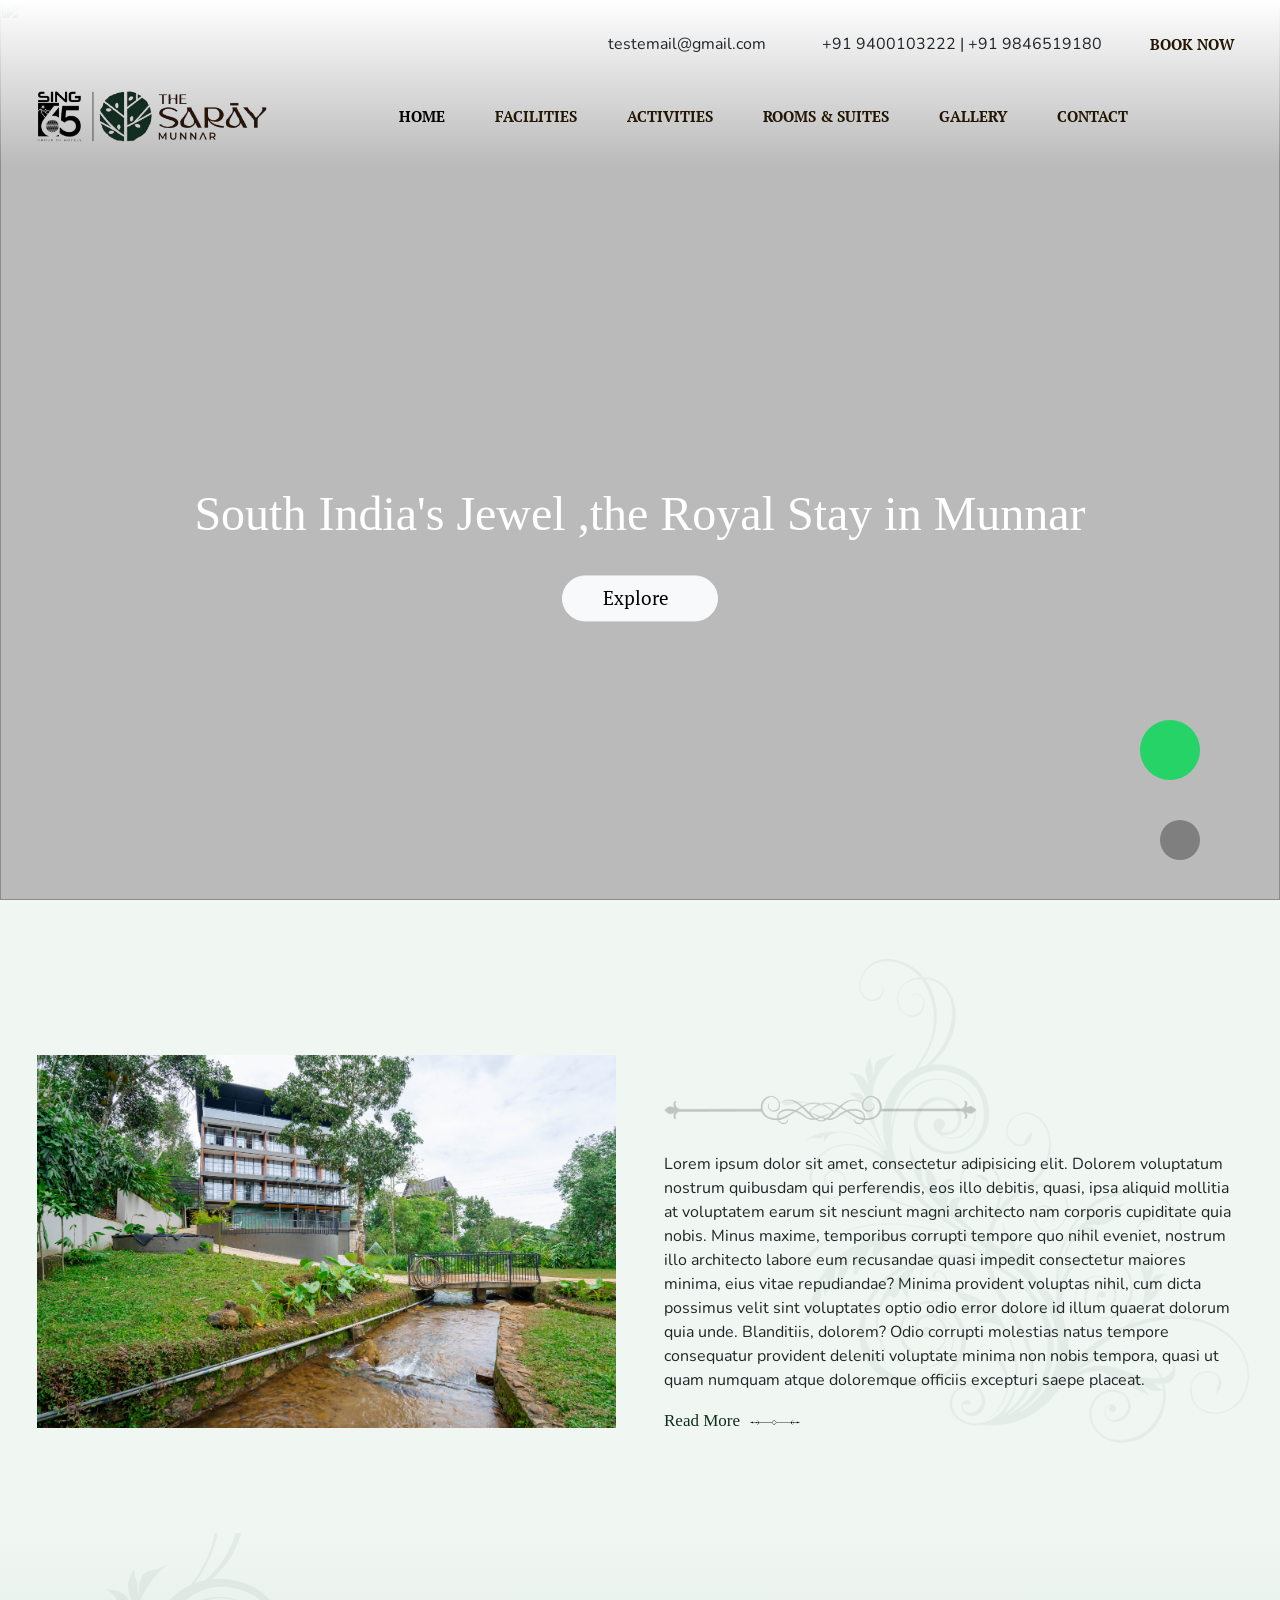
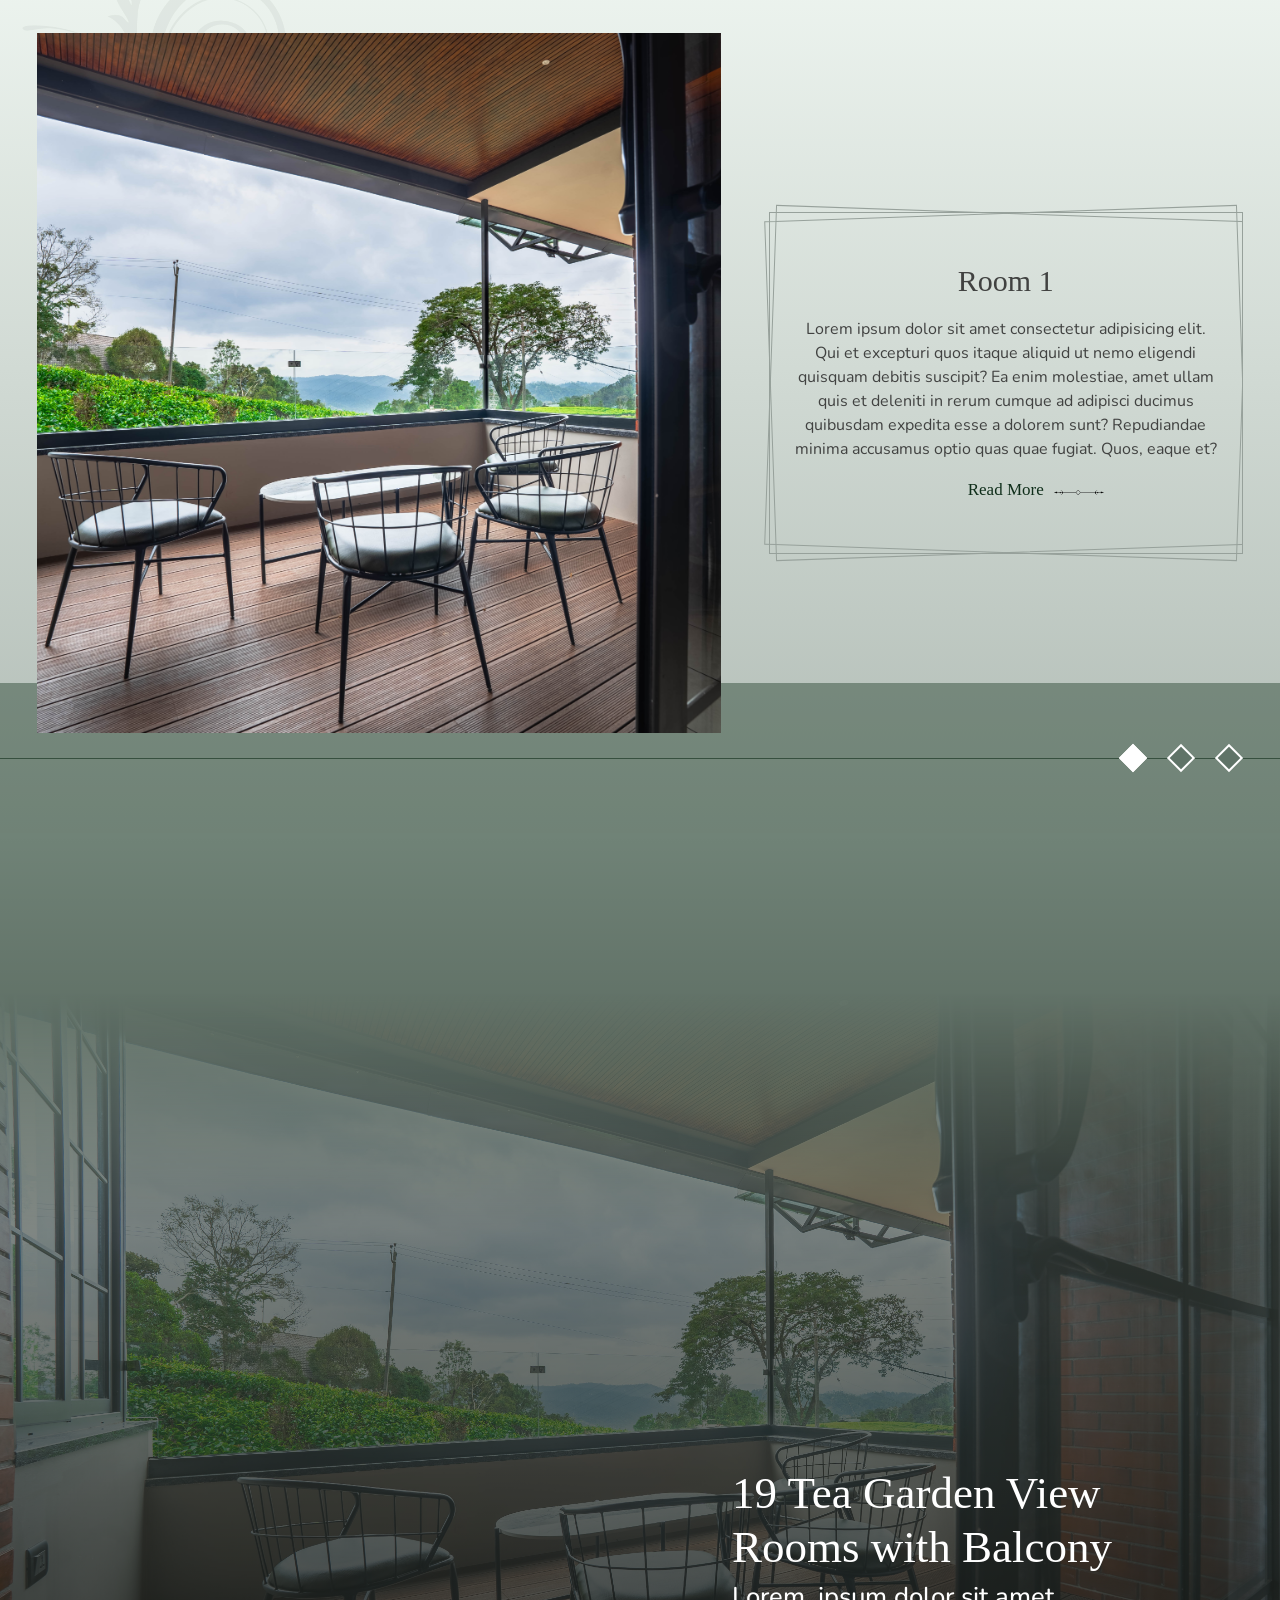
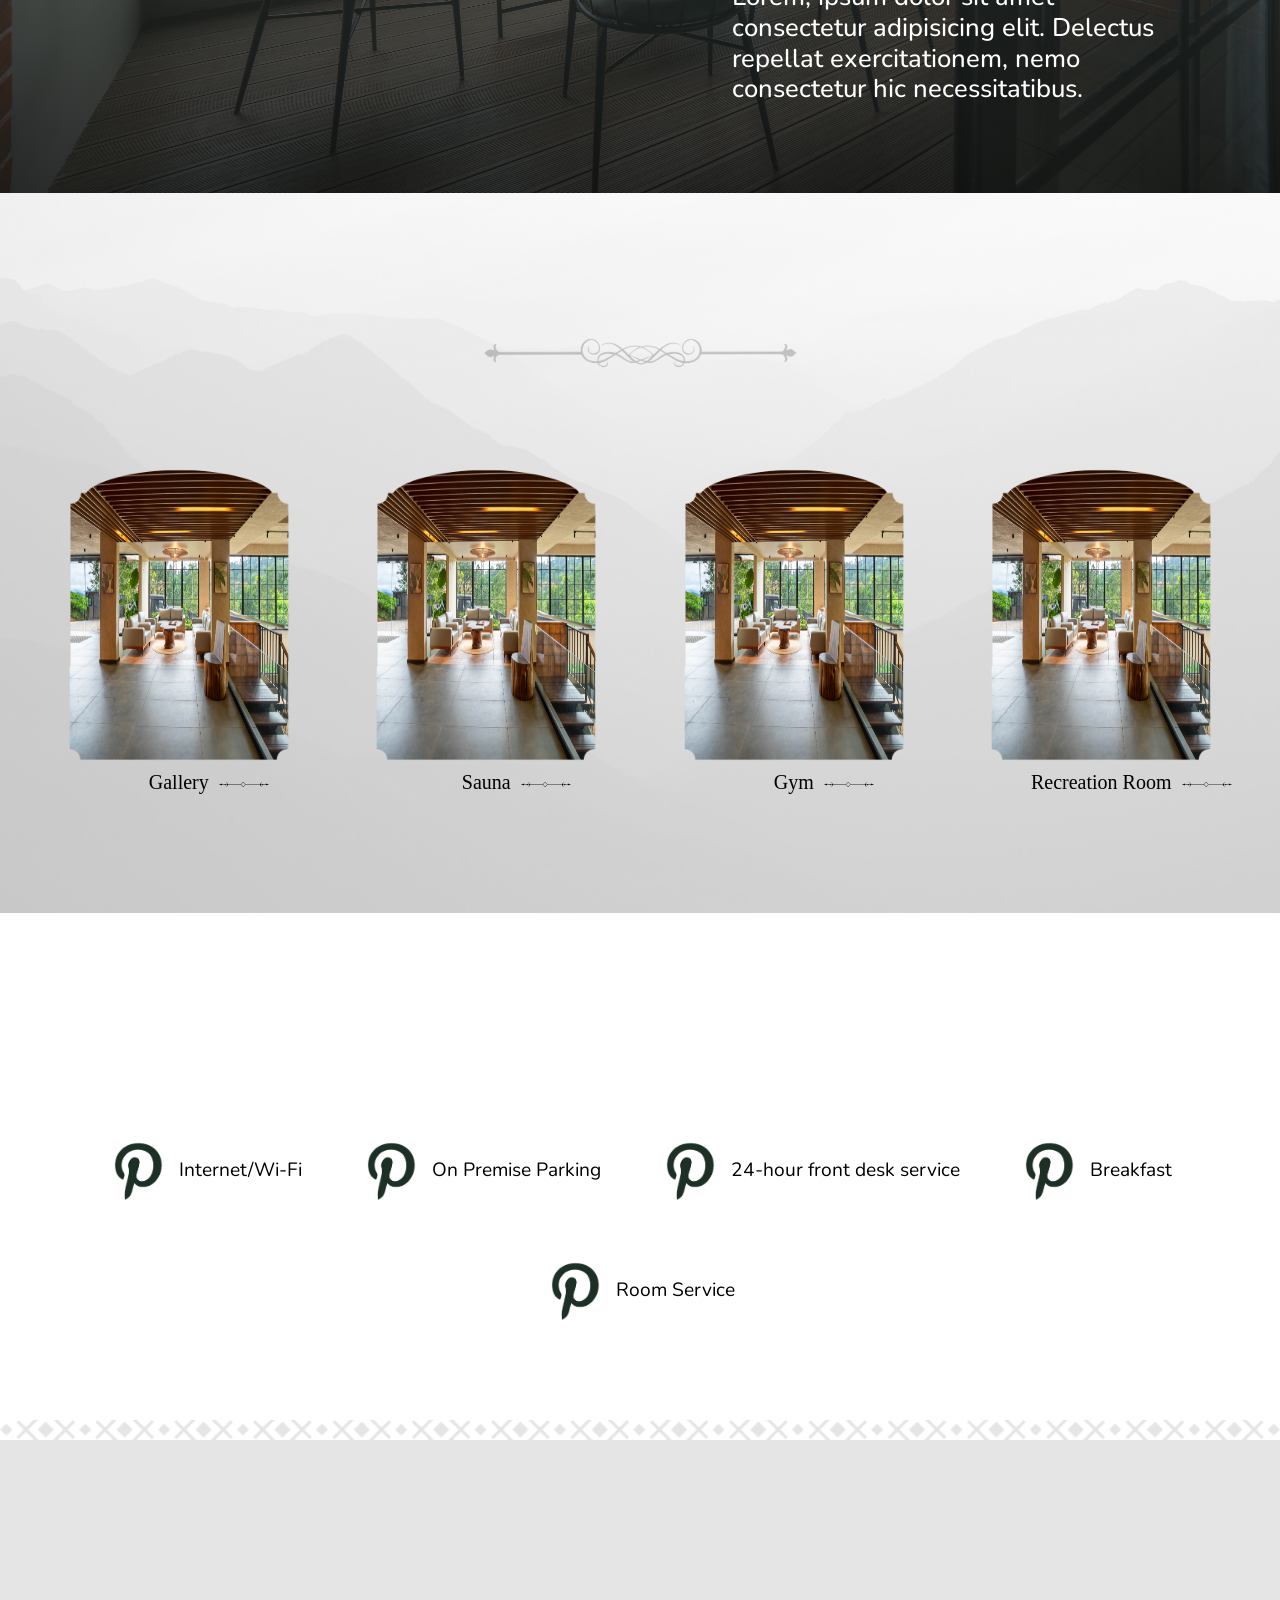
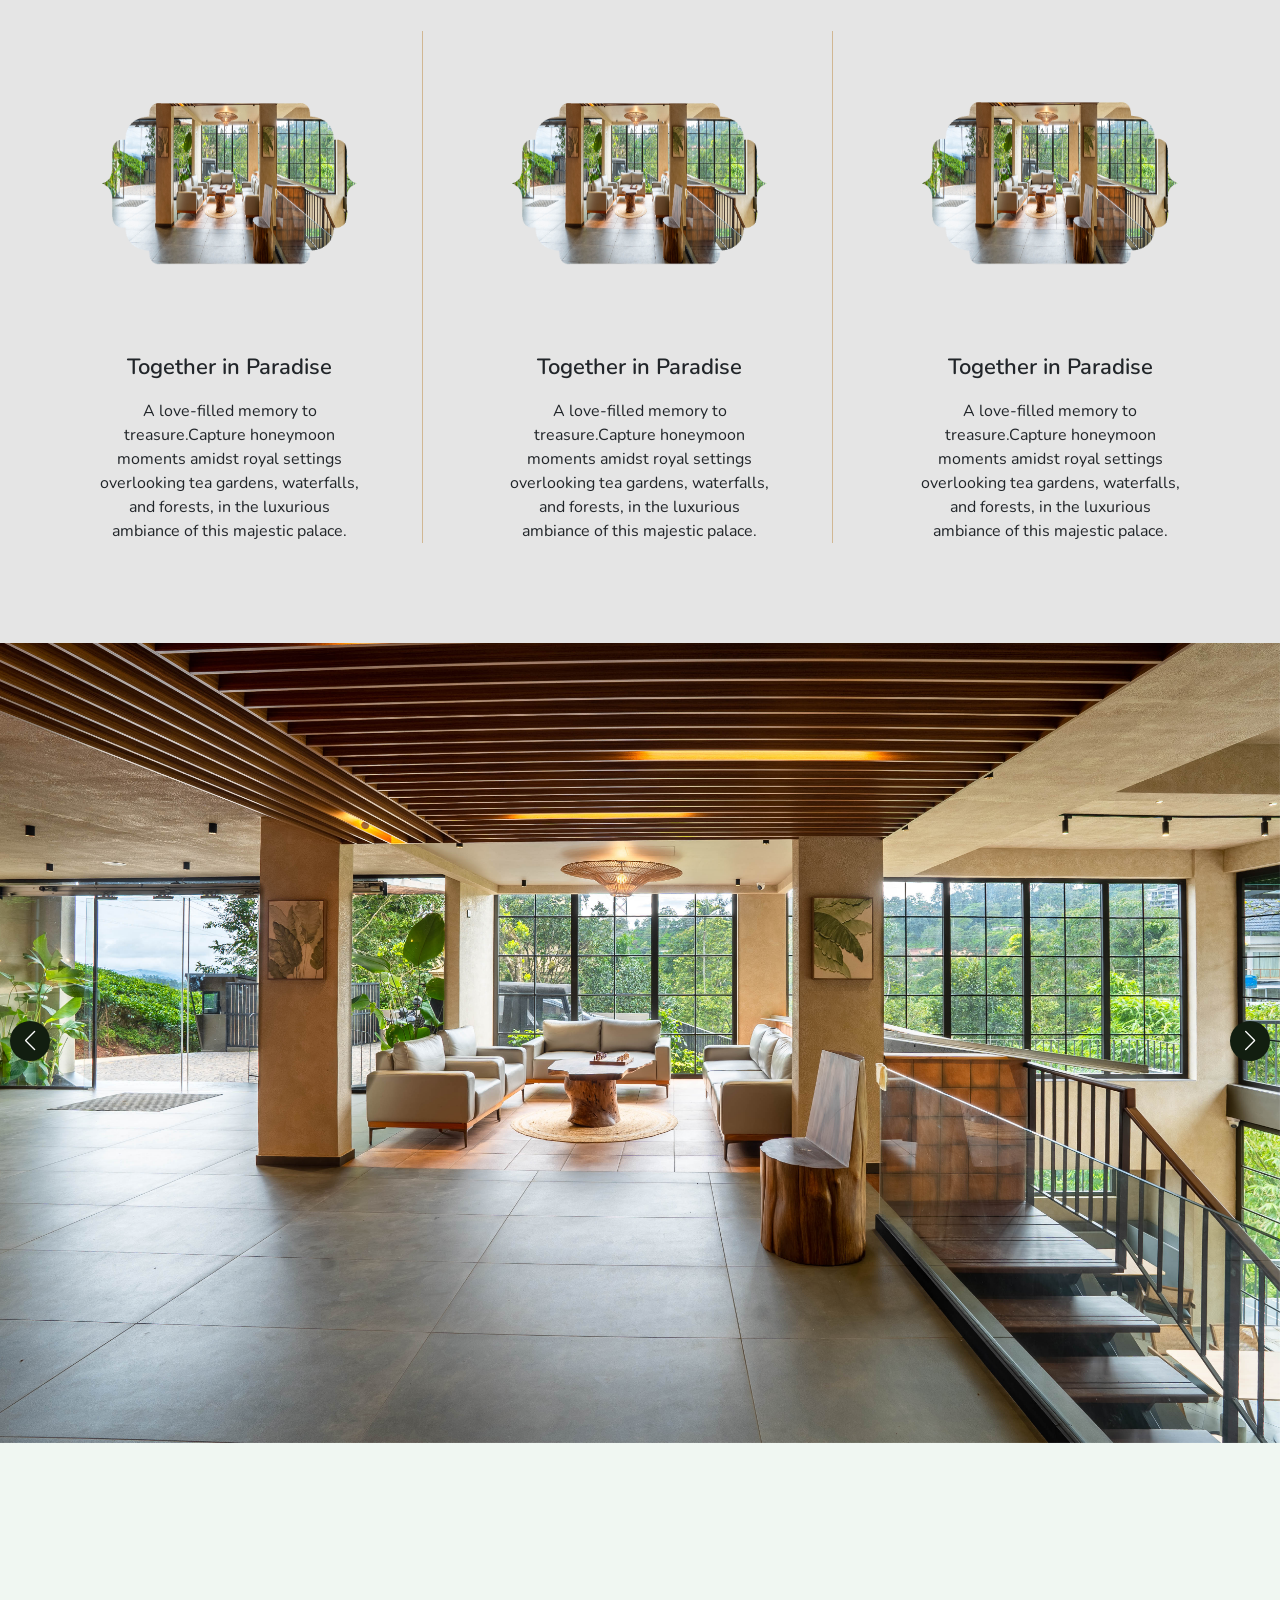
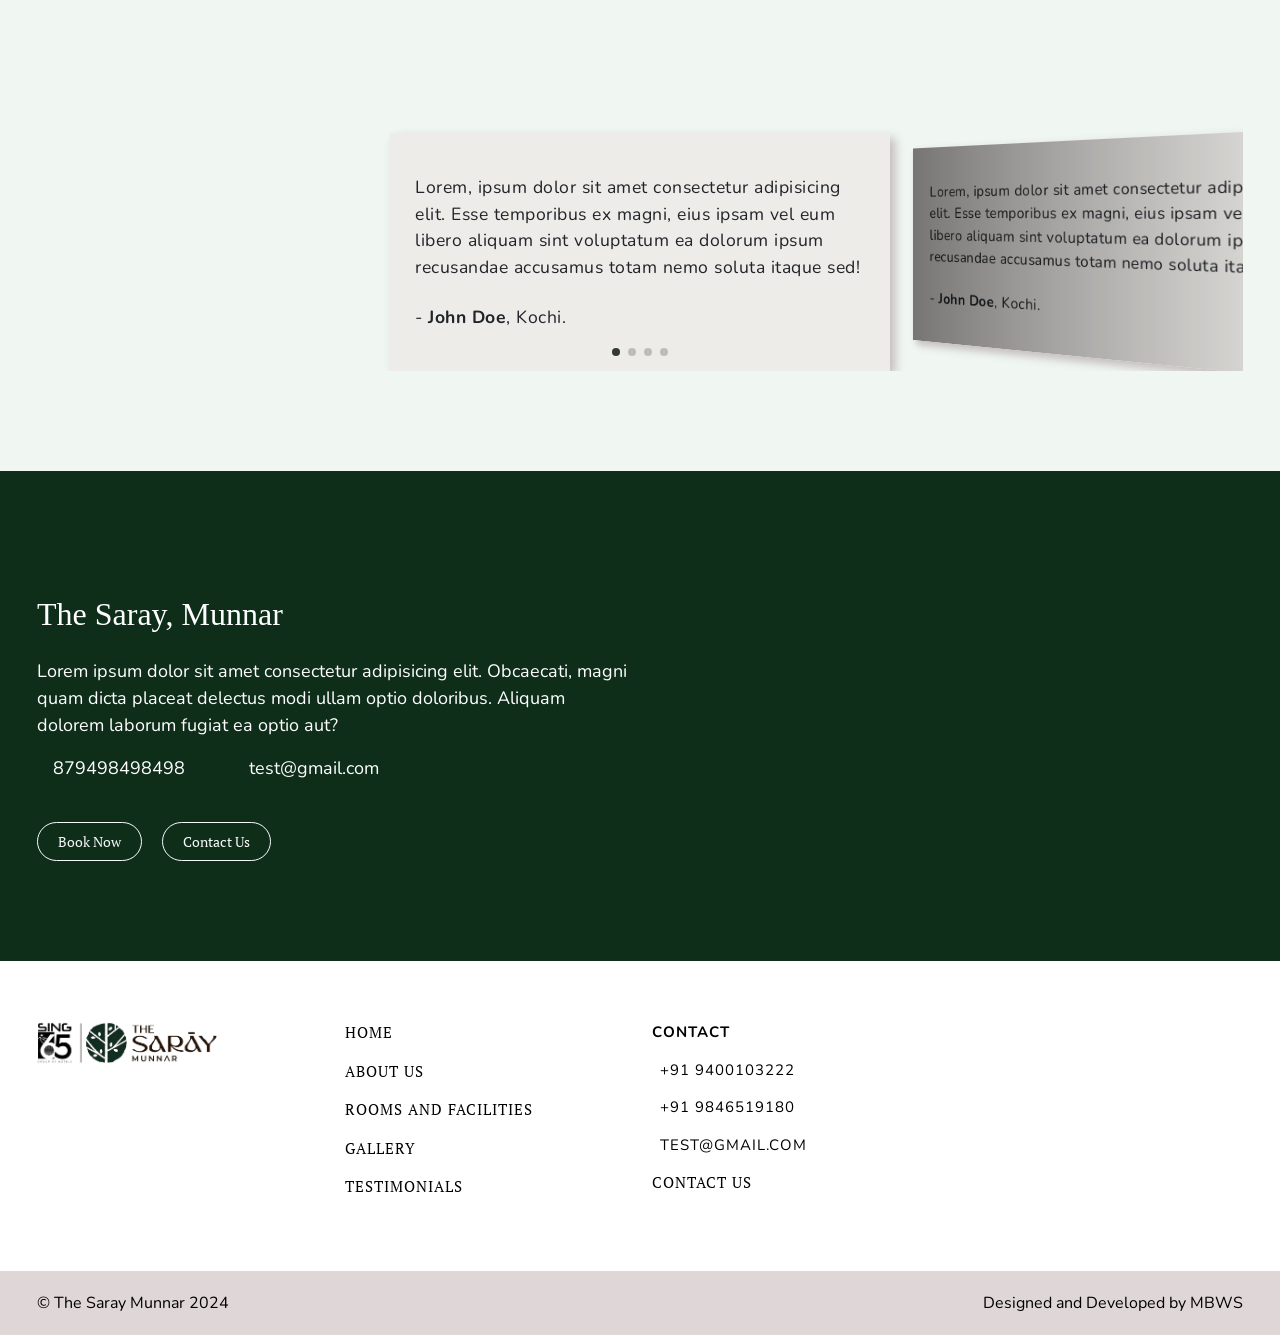
==== commit 5c6f7516: "updates" ====
--- a/index.html
+++ b/index.html
@@ -140,42 +140,42 @@
                                     </div>
                                 </div>
                             </div>
-                            <!-- <div class="swiper-slide">
-                                <div class="aboutSliderItem">
-                                    <div class="row align-items-center g-5">
-                                        <div class="col-lg-7">
-                                            <img src="./assets/images/DSC09860-HDR.jpg" class="img-fluid" alt="">
-                                        </div>
-                                        <div class="col-lg-5">
-                                            <div class="sliderContent">
-                                                <h1 class="title">Room 2</h1>
-                                                <div class="desc">
-                                                    <p>Lorem ipsum dolor sit amet consectetur adipisicing elit. Qui et excepturi quos itaque aliquid ut nemo eligendi quisquam debitis suscipit? Ea enim molestiae, amet ullam quis et deleniti in rerum cumque ad adipisci ducimus quibusdam expedita esse a dolorem sunt? Repudiandae minima accusamus optio quas quae fugiat. Quos, eaque et?</p>
-                                                    <p>Lorem ipsum dolor sit amet consectetur adipisicing elit. Qui et excepturi quos itaque aliquid ut nemo eligendi quisquam debitis suscipit? Ea enim molestiae, amet ullam quis et deleniti in rerum cumque ad adipisci ducimus quibusdam expedita esse a dolorem sunt? Repudiandae minima accusamus optio quas quae fugiat. Quos, eaque et?</p>
-                                                </div>
-                                            </div>
-                                        </div>
-                                    </div>
-                                </div>
-                            </div>
                             <div class="swiper-slide">
                                 <div class="aboutSliderItem">
                                     <div class="row align-items-center g-5">
                                         <div class="col-lg-7">
-                                            <img src="./assets/images/DSC09860-HDR.jpg" class="img-fluid" alt="">
+                                            <img src="./assets/images/DSC09330-HDR.jpg" class="img-fluid" alt="">
                                         </div>
                                         <div class="col-lg-5">
                                             <div class="sliderContent">
-                                                <h1 class="title">Room 3</h1>
+                                                <h1 class="title">Room 1</h1>
                                                 <div class="desc">
                                                     <p>Lorem ipsum dolor sit amet consectetur adipisicing elit. Qui et excepturi quos itaque aliquid ut nemo eligendi quisquam debitis suscipit? Ea enim molestiae, amet ullam quis et deleniti in rerum cumque ad adipisci ducimus quibusdam expedita esse a dolorem sunt? Repudiandae minima accusamus optio quas quae fugiat. Quos, eaque et?</p>
+                                                    <a href="javascript:void(0)" class="linkDesign">Read More</a> 
+                                                </div>
+                                            </div>
+                                        </div>
+                                    </div>
+                                </div>
+                            </div>
+                            <div class="swiper-slide">
+                                <div class="aboutSliderItem">
+                                    <div class="row align-items-center g-5">
+                                        <div class="col-lg-7">
+                                            <img src="./assets/images/DSC09330-HDR.jpg" class="img-fluid" alt="">
+                                        </div>
+                                        <div class="col-lg-5">
+                                            <div class="sliderContent">
+                                                <h1 class="title">Room 1</h1>
+                                                <div class="desc">
                                                     <p>Lorem ipsum dolor sit amet consectetur adipisicing elit. Qui et excepturi quos itaque aliquid ut nemo eligendi quisquam debitis suscipit? Ea enim molestiae, amet ullam quis et deleniti in rerum cumque ad adipisci ducimus quibusdam expedita esse a dolorem sunt? Repudiandae minima accusamus optio quas quae fugiat. Quos, eaque et?</p>
+                                                    <a href="javascript:void(0)" class="linkDesign">Read More</a> 
                                                 </div>
                                             </div>
                                         </div>
                                     </div>
                                 </div>
-                            </div> -->
+                            </div>
                         </div>
                     </div>
                 </div>
@@ -197,7 +197,7 @@
                     </div>
                 </div>
             </div>
-            <div class="fadeImageWrap" data-fade-color="#43574b">
+            <div class="fadeImageWrap" data-fade-color="#708377">
                 <img src="./assets/images/DSC09330-HDR.jpg" class="img-fluid" alt="">
             </div>
         </section>
--- a/assets/css/app.css
+++ b/assets/css/app.css
@@ -1 +1 @@
-﻿@import"https://fonts.googleapis.com/css2?family=Nunito:ital,wght@0,200..1000;1,200..1000&family=PT+Serif:ital,wght@0,400;0,700;1,400;1,700&display=swap";.slick-slider{position:relative;display:block;box-sizing:border-box;-webkit-user-select:none;-moz-user-select:none;-ms-user-select:none;user-select:none;-webkit-touch-callout:none;-khtml-user-select:none;-ms-touch-action:pan-y;touch-action:pan-y;-webkit-tap-highlight-color:rgba(0,0,0,0)}.slick-list{position:relative;display:block;overflow:hidden;margin:0;padding:0}.slick-list:focus{outline:none}.slick-list.dragging{cursor:pointer;cursor:hand}.slick-slider .slick-track,.slick-slider .slick-list{-webkit-transform:translate3d(0, 0, 0);-moz-transform:translate3d(0, 0, 0);-ms-transform:translate3d(0, 0, 0);-o-transform:translate3d(0, 0, 0);transform:translate3d(0, 0, 0)}.slick-track{position:relative;top:0;left:0;display:block;margin-left:auto;margin-right:auto}.slick-track:before,.slick-track:after{display:table;content:""}.slick-track:after{clear:both}.slick-loading .slick-track{visibility:hidden}.slick-slide{display:none;float:left;height:100%;min-height:1px}[dir=rtl] .slick-slide{float:right}.slick-slide img{display:block}.slick-slide.slick-loading img{display:none}.slick-slide.dragging img{pointer-events:none}.slick-initialized .slick-slide{display:block}.slick-loading .slick-slide{visibility:hidden}.slick-vertical .slick-slide{display:block;height:auto;border:1px solid rgba(0,0,0,0)}.slick-arrow.slick-hidden{display:none}.slick-dots{display:flex;gap:15px;justify-content:center;align-items:center;margin-top:30px}.slick-dots li{list-style-type:none}.slick-dots button{font-size:0;width:13px;height:13px;border-radius:50%;background-color:rgba(15,46,26,.5);border:none}.slick-dots .slick-active button{background-color:#0f2e1a}@font-face{font-family:swiper-icons;src:url("data:application/font-woff;charset=utf-8;base64, [base64]//wADZ2x5ZgAAAywAAADMAAAD2MHtryVoZWFkAAABbAAAADAAAAA2E2+eoWhoZWEAAAGcAAAAHwAAACQC9gDzaG10eAAAAigAAAAZAAAArgJkABFsb2NhAAAC0AAAAFoAAABaFQAUGG1heHAAAAG8AAAAHwAAACAAcABAbmFtZQAAA/gAAAE5AAACXvFdBwlwb3N0AAAFNAAAAGIAAACE5s74hXjaY2BkYGAAYpf5Hu/j+W2+MnAzMYDAzaX6QjD6/4//Bxj5GA8AuRwMYGkAPywL13jaY2BkYGA88P8Agx4j+/8fQDYfA1AEBWgDAIB2BOoAeNpjYGRgYNBh4GdgYgABEMnIABJzYNADCQAACWgAsQB42mNgYfzCOIGBlYGB0YcxjYGBwR1Kf2WQZGhhYGBiYGVmgAFGBiQQkOaawtDAoMBQxXjg/wEGPcYDDA4wNUA2CCgwsAAAO4EL6gAAeNpj2M0gyAACqxgGNWBkZ2D4/wMA+xkDdgAAAHjaY2BgYGaAYBkGRgYQiAHyGMF8FgYHIM3DwMHABGQrMOgyWDLEM1T9/w8UBfEMgLzE////P/5//f/V/xv+r4eaAAeMbAxwIUYmIMHEgKYAYjUcsDAwsLKxc3BycfPw8jEQA/[base64]/uznmfPFBNODM2K7MTQ45YEAZqGP81AmGGcF3iPqOop0r1SPTaTbVkfUe4HXj97wYE+yNwWYxwWu4v1ugWHgo3S1XdZEVqWM7ET0cfnLGxWfkgR42o2PvWrDMBSFj/IHLaF0zKjRgdiVMwScNRAoWUoH78Y2icB/yIY09An6AH2Bdu/UB+yxopYshQiEvnvu0dURgDt8QeC8PDw7Fpji3fEA4z/PEJ6YOB5hKh4dj3EvXhxPqH/SKUY3rJ7srZ4FZnh1PMAtPhwP6fl2PMJMPDgeQ4rY8YT6Gzao0eAEA409DuggmTnFnOcSCiEiLMgxCiTI6Cq5DZUd3Qmp10vO0LaLTd2cjN4fOumlc7lUYbSQcZFkutRG7g6JKZKy0RmdLY680CDnEJ+UMkpFFe1RN7nxdVpXrC4aTtnaurOnYercZg2YVmLN/d/gczfEimrE/fs/bOuq29Zmn8tloORaXgZgGa78yO9/cnXm2BpaGvq25Dv9S4E9+5SIc9PqupJKhYFSSl47+Qcr1mYNAAAAeNptw0cKwkAAAMDZJA8Q7OUJvkLsPfZ6zFVERPy8qHh2YER+3i/BP83vIBLLySsoKimrqKqpa2hp6+jq6RsYGhmbmJqZSy0sraxtbO3sHRydnEMU4uR6yx7JJXveP7WrDycAAAAAAAH//wACeNpjYGRgYOABYhkgZgJCZgZNBkYGLQZtIJsFLMYAAAw3ALgAeNolizEKgDAQBCchRbC2sFER0YD6qVQiBCv/H9ezGI6Z5XBAw8CBK/m5iQQVauVbXLnOrMZv2oLdKFa8Pjuru2hJzGabmOSLzNMzvutpB3N42mNgZGBg4GKQYzBhYMxJLMlj4GBgAYow/P/PAJJhLM6sSoWKfWCAAwDAjgbRAAB42mNgYGBkAIIbCZo5IPrmUn0hGA0AO8EFTQAA");font-weight:400;font-style:normal}:root{--swiper-theme-color:#007aff}:host{position:relative;display:block;margin-left:auto;margin-right:auto;z-index:1}.swiper{margin-left:auto;margin-right:auto;position:relative;overflow:hidden;list-style:none;padding:0;z-index:1;display:block}.swiper-vertical>.swiper-wrapper{flex-direction:column}.swiper-wrapper{position:relative;width:100%;height:100%;z-index:1;display:flex;transition-property:transform;transition-timing-function:var(--swiper-wrapper-transition-timing-function, initial);box-sizing:content-box}.swiper-android .swiper-slide,.swiper-ios .swiper-slide,.swiper-wrapper{transform:translate3d(0px, 0, 0)}.swiper-horizontal{touch-action:pan-y}.swiper-vertical{touch-action:pan-x}.swiper-slide{flex-shrink:0;width:100%;height:100%;position:relative;transition-property:transform;display:block}.swiper-slide-invisible-blank{visibility:hidden}.swiper-autoheight,.swiper-autoheight .swiper-slide{height:auto}.swiper-autoheight .swiper-wrapper{align-items:flex-start;transition-property:transform,height}.swiper-backface-hidden .swiper-slide{transform:translateZ(0);-webkit-backface-visibility:hidden;backface-visibility:hidden}.swiper-3d.swiper-css-mode .swiper-wrapper{perspective:1200px}.swiper-3d .swiper-wrapper{transform-style:preserve-3d}.swiper-3d{perspective:1200px}.swiper-3d .swiper-cube-shadow,.swiper-3d .swiper-slide{transform-style:preserve-3d}.swiper-css-mode>.swiper-wrapper{overflow:auto;scrollbar-width:none;-ms-overflow-style:none}.swiper-css-mode>.swiper-wrapper::-webkit-scrollbar{display:none}.swiper-css-mode>.swiper-wrapper>.swiper-slide{scroll-snap-align:start start}.swiper-css-mode.swiper-horizontal>.swiper-wrapper{scroll-snap-type:x mandatory}.swiper-css-mode.swiper-vertical>.swiper-wrapper{scroll-snap-type:y mandatory}.swiper-css-mode.swiper-free-mode>.swiper-wrapper{scroll-snap-type:none}.swiper-css-mode.swiper-free-mode>.swiper-wrapper>.swiper-slide{scroll-snap-align:none}.swiper-css-mode.swiper-centered>.swiper-wrapper::before{content:"";flex-shrink:0;order:9999}.swiper-css-mode.swiper-centered>.swiper-wrapper>.swiper-slide{scroll-snap-align:center center;scroll-snap-stop:always}.swiper-css-mode.swiper-centered.swiper-horizontal>.swiper-wrapper>.swiper-slide:first-child{margin-inline-start:var(--swiper-centered-offset-before)}.swiper-css-mode.swiper-centered.swiper-horizontal>.swiper-wrapper::before{height:100%;min-height:1px;width:var(--swiper-centered-offset-after)}.swiper-css-mode.swiper-centered.swiper-vertical>.swiper-wrapper>.swiper-slide:first-child{margin-block-start:var(--swiper-centered-offset-before)}.swiper-css-mode.swiper-centered.swiper-vertical>.swiper-wrapper::before{width:100%;min-width:1px;height:var(--swiper-centered-offset-after)}.swiper-3d .swiper-slide-shadow,.swiper-3d .swiper-slide-shadow-bottom,.swiper-3d .swiper-slide-shadow-left,.swiper-3d .swiper-slide-shadow-right,.swiper-3d .swiper-slide-shadow-top{position:absolute;left:0;top:0;width:100%;height:100%;pointer-events:none;z-index:10}.swiper-3d .swiper-slide-shadow{background:rgba(0,0,0,.15)}.swiper-3d .swiper-slide-shadow-left{background-image:linear-gradient(to left, rgba(0, 0, 0, 0.5), rgba(0, 0, 0, 0))}.swiper-3d .swiper-slide-shadow-right{background-image:linear-gradient(to right, rgba(0, 0, 0, 0.5), rgba(0, 0, 0, 0))}.swiper-3d .swiper-slide-shadow-top{background-image:linear-gradient(to top, rgba(0, 0, 0, 0.5), rgba(0, 0, 0, 0))}.swiper-3d .swiper-slide-shadow-bottom{background-image:linear-gradient(to bottom, rgba(0, 0, 0, 0.5), rgba(0, 0, 0, 0))}.swiper-lazy-preloader{width:42px;height:42px;position:absolute;left:50%;top:50%;margin-left:-21px;margin-top:-21px;z-index:10;transform-origin:50%;box-sizing:border-box;border:4px solid var(--swiper-preloader-color, var(--swiper-theme-color));border-radius:50%;border-top-color:rgba(0,0,0,0)}.swiper-watch-progress .swiper-slide-visible .swiper-lazy-preloader,.swiper:not(.swiper-watch-progress) .swiper-lazy-preloader{animation:swiper-preloader-spin 1s infinite linear}.swiper-lazy-preloader-white{--swiper-preloader-color:#fff}.swiper-lazy-preloader-black{--swiper-preloader-color:#000}@keyframes swiper-preloader-spin{0%{transform:rotate(0deg)}100%{transform:rotate(360deg)}}.swiper-virtual .swiper-slide{-webkit-backface-visibility:hidden;transform:translateZ(0)}.swiper-virtual.swiper-css-mode .swiper-wrapper::after{content:"";position:absolute;left:0;top:0;pointer-events:none}.swiper-virtual.swiper-css-mode.swiper-horizontal .swiper-wrapper::after{height:1px;width:var(--swiper-virtual-size)}.swiper-virtual.swiper-css-mode.swiper-vertical .swiper-wrapper::after{width:1px;height:var(--swiper-virtual-size)}:root{--swiper-navigation-size:44px}.swiper-button-next,.swiper-button-prev{position:absolute;top:var(--swiper-navigation-top-offset, 50%);width:calc(var(--swiper-navigation-size)/44*27);height:var(--swiper-navigation-size);margin-top:calc(0px - var(--swiper-navigation-size)/2);z-index:10;cursor:pointer;display:flex;align-items:center;justify-content:center;color:var(--swiper-navigation-color, var(--swiper-theme-color))}.swiper-button-next.swiper-button-disabled,.swiper-button-prev.swiper-button-disabled{opacity:.35;cursor:auto;pointer-events:none}.swiper-button-next.swiper-button-hidden,.swiper-button-prev.swiper-button-hidden{opacity:0;cursor:auto;pointer-events:none}.swiper-navigation-disabled .swiper-button-next,.swiper-navigation-disabled .swiper-button-prev{display:none !important}.swiper-button-next svg,.swiper-button-prev svg{width:100%;height:100%;object-fit:contain;transform-origin:center}.swiper-rtl .swiper-button-next svg,.swiper-rtl .swiper-button-prev svg{transform:rotate(180deg)}.swiper-button-prev,.swiper-rtl .swiper-button-next{left:var(--swiper-navigation-sides-offset, 10px);right:auto}.swiper-button-next,.swiper-rtl .swiper-button-prev{right:var(--swiper-navigation-sides-offset, 10px);left:auto}.swiper-button-lock{display:none}.swiper-button-next:after,.swiper-button-prev:after{font-family:swiper-icons;font-size:var(--swiper-navigation-size);text-transform:none !important;letter-spacing:0;font-variant:initial;line-height:1}.swiper-button-prev:after,.swiper-rtl .swiper-button-next:after{content:"prev"}.swiper-button-next,.swiper-rtl .swiper-button-prev{right:var(--swiper-navigation-sides-offset, 10px);left:auto}.swiper-button-next:after,.swiper-rtl .swiper-button-prev:after{content:"next"}.swiper-pagination{position:absolute;text-align:center;transition:.3s opacity;transform:translate3d(0, 0, 0);z-index:10}.swiper-pagination.swiper-pagination-hidden{opacity:0}.swiper-pagination-disabled>.swiper-pagination,.swiper-pagination.swiper-pagination-disabled{display:none !important}.swiper-horizontal>.swiper-pagination-bullets,.swiper-pagination-bullets.swiper-pagination-horizontal,.swiper-pagination-custom,.swiper-pagination-fraction{bottom:var(--swiper-pagination-bottom, 8px);top:var(--swiper-pagination-top, auto);left:0;width:100%}.swiper-pagination-bullets-dynamic{overflow:hidden;font-size:0}.swiper-pagination-bullets-dynamic .swiper-pagination-bullet{transform:scale(0.33);position:relative}.swiper-pagination-bullets-dynamic .swiper-pagination-bullet-active{transform:scale(1)}.swiper-pagination-bullets-dynamic .swiper-pagination-bullet-active-main{transform:scale(1)}.swiper-pagination-bullets-dynamic .swiper-pagination-bullet-active-prev{transform:scale(0.66)}.swiper-pagination-bullets-dynamic .swiper-pagination-bullet-active-prev-prev{transform:scale(0.33)}.swiper-pagination-bullets-dynamic .swiper-pagination-bullet-active-next{transform:scale(0.66)}.swiper-pagination-bullets-dynamic .swiper-pagination-bullet-active-next-next{transform:scale(0.33)}.swiper-pagination-bullet{width:var(--swiper-pagination-bullet-width, var(--swiper-pagination-bullet-size, 8px));height:var(--swiper-pagination-bullet-height, var(--swiper-pagination-bullet-size, 8px));display:inline-block;border-radius:var(--swiper-pagination-bullet-border-radius, 50%);background:var(--swiper-pagination-bullet-inactive-color, #000);opacity:var(--swiper-pagination-bullet-inactive-opacity, 0.2)}button.swiper-pagination-bullet{border:none;margin:0;padding:0;box-shadow:none;-webkit-appearance:none;appearance:none}.swiper-pagination-clickable .swiper-pagination-bullet{cursor:pointer}.swiper-pagination-bullet:only-child{display:none !important}.swiper-pagination-bullet-active{opacity:var(--swiper-pagination-bullet-opacity, 1);background:var(--swiper-pagination-color, var(--swiper-theme-color))}.swiper-pagination-vertical.swiper-pagination-bullets,.swiper-vertical>.swiper-pagination-bullets{right:var(--swiper-pagination-right, 8px);left:var(--swiper-pagination-left, auto);top:50%;transform:translate3d(0px, -50%, 0)}.swiper-pagination-vertical.swiper-pagination-bullets .swiper-pagination-bullet,.swiper-vertical>.swiper-pagination-bullets .swiper-pagination-bullet{margin:var(--swiper-pagination-bullet-vertical-gap, 6px) 0;display:block}.swiper-pagination-vertical.swiper-pagination-bullets.swiper-pagination-bullets-dynamic,.swiper-vertical>.swiper-pagination-bullets.swiper-pagination-bullets-dynamic{top:50%;transform:translateY(-50%);width:8px}.swiper-pagination-vertical.swiper-pagination-bullets.swiper-pagination-bullets-dynamic .swiper-pagination-bullet,.swiper-vertical>.swiper-pagination-bullets.swiper-pagination-bullets-dynamic .swiper-pagination-bullet{display:inline-block;transition:.2s transform,.2s top}.swiper-horizontal>.swiper-pagination-bullets .swiper-pagination-bullet,.swiper-pagination-horizontal.swiper-pagination-bullets .swiper-pagination-bullet{margin:0 var(--swiper-pagination-bullet-horizontal-gap, 4px)}.swiper-horizontal>.swiper-pagination-bullets.swiper-pagination-bullets-dynamic,.swiper-pagination-horizontal.swiper-pagination-bullets.swiper-pagination-bullets-dynamic{left:50%;transform:translateX(-50%);white-space:nowrap}.swiper-horizontal>.swiper-pagination-bullets.swiper-pagination-bullets-dynamic .swiper-pagination-bullet,.swiper-pagination-horizontal.swiper-pagination-bullets.swiper-pagination-bullets-dynamic .swiper-pagination-bullet{transition:.2s transform,.2s left}.swiper-horizontal.swiper-rtl>.swiper-pagination-bullets-dynamic .swiper-pagination-bullet{transition:.2s transform,.2s right}.swiper-pagination-fraction{color:var(--swiper-pagination-fraction-color, inherit)}.swiper-pagination-progressbar{background:var(--swiper-pagination-progressbar-bg-color, rgba(0, 0, 0, 0.25));position:absolute}.swiper-pagination-progressbar .swiper-pagination-progressbar-fill{background:var(--swiper-pagination-color, var(--swiper-theme-color));position:absolute;left:0;top:0;width:100%;height:100%;transform:scale(0);transform-origin:left top}.swiper-rtl .swiper-pagination-progressbar .swiper-pagination-progressbar-fill{transform-origin:right top}.swiper-horizontal>.swiper-pagination-progressbar,.swiper-pagination-progressbar.swiper-pagination-horizontal,.swiper-pagination-progressbar.swiper-pagination-vertical.swiper-pagination-progressbar-opposite,.swiper-vertical>.swiper-pagination-progressbar.swiper-pagination-progressbar-opposite{width:100%;height:var(--swiper-pagination-progressbar-size, 4px);left:0;top:0}.swiper-horizontal>.swiper-pagination-progressbar.swiper-pagination-progressbar-opposite,.swiper-pagination-progressbar.swiper-pagination-horizontal.swiper-pagination-progressbar-opposite,.swiper-pagination-progressbar.swiper-pagination-vertical,.swiper-vertical>.swiper-pagination-progressbar{width:var(--swiper-pagination-progressbar-size, 4px);height:100%;left:0;top:0}.swiper-pagination-lock{display:none}.swiper-scrollbar{border-radius:var(--swiper-scrollbar-border-radius, 10px);position:relative;touch-action:none;background:var(--swiper-scrollbar-bg-color, rgba(0, 0, 0, 0.1))}.swiper-scrollbar-disabled>.swiper-scrollbar,.swiper-scrollbar.swiper-scrollbar-disabled{display:none !important}.swiper-horizontal>.swiper-scrollbar,.swiper-scrollbar.swiper-scrollbar-horizontal{position:absolute;left:var(--swiper-scrollbar-sides-offset, 1%);bottom:var(--swiper-scrollbar-bottom, 4px);top:var(--swiper-scrollbar-top, auto);z-index:50;height:var(--swiper-scrollbar-size, 4px);width:calc(100% - 2*var(--swiper-scrollbar-sides-offset, 1%))}.swiper-scrollbar.swiper-scrollbar-vertical,.swiper-vertical>.swiper-scrollbar{position:absolute;left:var(--swiper-scrollbar-left, auto);right:var(--swiper-scrollbar-right, 4px);top:var(--swiper-scrollbar-sides-offset, 1%);z-index:50;width:var(--swiper-scrollbar-size, 4px);height:calc(100% - 2*var(--swiper-scrollbar-sides-offset, 1%))}.swiper-scrollbar-drag{height:100%;width:100%;position:relative;background:var(--swiper-scrollbar-drag-bg-color, rgba(0, 0, 0, 0.5));border-radius:var(--swiper-scrollbar-border-radius, 10px);left:0;top:0}.swiper-scrollbar-cursor-drag{cursor:move}.swiper-scrollbar-lock{display:none}.swiper-zoom-container{width:100%;height:100%;display:flex;justify-content:center;align-items:center;text-align:center}.swiper-zoom-container>canvas,.swiper-zoom-container>img,.swiper-zoom-container>svg{max-width:100%;max-height:100%;object-fit:contain}.swiper-slide-zoomed{cursor:move;touch-action:none}.swiper .swiper-notification{position:absolute;left:0;top:0;pointer-events:none;opacity:0;z-index:-1000}.swiper-free-mode>.swiper-wrapper{transition-timing-function:ease-out;margin:0 auto}.swiper-grid>.swiper-wrapper{flex-wrap:wrap}.swiper-grid-column>.swiper-wrapper{flex-wrap:wrap;flex-direction:column}.swiper-fade.swiper-free-mode .swiper-slide{transition-timing-function:ease-out}.swiper-fade .swiper-slide{pointer-events:none;transition-property:opacity}.swiper-fade .swiper-slide .swiper-slide{pointer-events:none}.swiper-fade .swiper-slide-active{pointer-events:auto}.swiper-fade .swiper-slide-active .swiper-slide-active{pointer-events:auto}.swiper.swiper-cube{overflow:visible}.swiper-cube .swiper-slide{pointer-events:none;-webkit-backface-visibility:hidden;backface-visibility:hidden;z-index:1;visibility:hidden;transform-origin:0 0;width:100%;height:100%}.swiper-cube .swiper-slide .swiper-slide{pointer-events:none}.swiper-cube.swiper-rtl .swiper-slide{transform-origin:100% 0}.swiper-cube .swiper-slide-active,.swiper-cube .swiper-slide-active .swiper-slide-active{pointer-events:auto}.swiper-cube .swiper-slide-active,.swiper-cube .swiper-slide-next,.swiper-cube .swiper-slide-prev{pointer-events:auto;visibility:visible}.swiper-cube .swiper-cube-shadow{position:absolute;left:0;bottom:0px;width:100%;height:100%;opacity:.6;z-index:0}.swiper-cube .swiper-cube-shadow:before{content:"";background:#000;position:absolute;left:0;top:0;bottom:0;right:0;filter:blur(50px)}.swiper-cube .swiper-slide-next+.swiper-slide{pointer-events:auto;visibility:visible}.swiper-cube .swiper-slide-shadow-cube.swiper-slide-shadow-bottom,.swiper-cube .swiper-slide-shadow-cube.swiper-slide-shadow-left,.swiper-cube .swiper-slide-shadow-cube.swiper-slide-shadow-right,.swiper-cube .swiper-slide-shadow-cube.swiper-slide-shadow-top{z-index:0;-webkit-backface-visibility:hidden;backface-visibility:hidden}.swiper.swiper-flip{overflow:visible}.swiper-flip .swiper-slide{pointer-events:none;-webkit-backface-visibility:hidden;backface-visibility:hidden;z-index:1}.swiper-flip .swiper-slide .swiper-slide{pointer-events:none}.swiper-flip .swiper-slide-active,.swiper-flip .swiper-slide-active .swiper-slide-active{pointer-events:auto}.swiper-flip .swiper-slide-shadow-flip.swiper-slide-shadow-bottom,.swiper-flip .swiper-slide-shadow-flip.swiper-slide-shadow-left,.swiper-flip .swiper-slide-shadow-flip.swiper-slide-shadow-right,.swiper-flip .swiper-slide-shadow-flip.swiper-slide-shadow-top{z-index:0;-webkit-backface-visibility:hidden;backface-visibility:hidden}.swiper-creative .swiper-slide{-webkit-backface-visibility:hidden;backface-visibility:hidden;overflow:hidden;transition-property:transform,opacity,height}.swiper.swiper-cards{overflow:visible}.swiper-cards .swiper-slide{transform-origin:center bottom;-webkit-backface-visibility:hidden;backface-visibility:hidden;overflow:hidden}.daterangepicker{position:absolute;color:inherit;background-color:#fff;border-radius:4px;border:1px solid #ddd;width:278px;max-width:none;padding:0;margin-top:7px;top:100px;left:20px;z-index:3001;display:none;font-family:arial;font-size:15px;line-height:1em}.daterangepicker:before,.daterangepicker:after{position:absolute;display:inline-block;border-bottom-color:rgba(0,0,0,.2);content:""}.daterangepicker:before{top:-7px;border-right:7px solid rgba(0,0,0,0);border-left:7px solid rgba(0,0,0,0);border-bottom:7px solid #ccc}.daterangepicker:after{top:-6px;border-right:6px solid rgba(0,0,0,0);border-bottom:6px solid #fff;border-left:6px solid rgba(0,0,0,0)}.daterangepicker.opensleft:before{right:9px}.daterangepicker.opensleft:after{right:10px}.daterangepicker.openscenter:before{left:0;right:0;width:0;margin-left:auto;margin-right:auto}.daterangepicker.openscenter:after{left:0;right:0;width:0;margin-left:auto;margin-right:auto}.daterangepicker.opensright:before{left:9px}.daterangepicker.opensright:after{left:10px}.daterangepicker.drop-up{margin-top:-7px}.daterangepicker.drop-up:before{top:initial;bottom:-7px;border-bottom:initial;border-top:7px solid #ccc}.daterangepicker.drop-up:after{top:initial;bottom:-6px;border-bottom:initial;border-top:6px solid #fff}.daterangepicker.single .daterangepicker .ranges,.daterangepicker.single .drp-calendar{float:none}.daterangepicker.single .drp-selected{display:none}.daterangepicker.show-calendar .drp-calendar{display:block}.daterangepicker.show-calendar .drp-buttons{display:block}.daterangepicker.auto-apply .drp-buttons{display:none}.daterangepicker .drp-calendar{display:none;max-width:270px}.daterangepicker .drp-calendar.left{padding:8px 0 8px 8px}.daterangepicker .drp-calendar.right{padding:8px}.daterangepicker .drp-calendar.single .calendar-table{border:none}.daterangepicker .calendar-table .next span,.daterangepicker .calendar-table .prev span{color:#fff;border:solid #000;border-width:0 2px 2px 0;border-radius:0;display:inline-block;padding:3px}.daterangepicker .calendar-table .next span{transform:rotate(-45deg);-webkit-transform:rotate(-45deg)}.daterangepicker .calendar-table .prev span{transform:rotate(135deg);-webkit-transform:rotate(135deg)}.daterangepicker .calendar-table th,.daterangepicker .calendar-table td{white-space:nowrap;text-align:center;vertical-align:middle;min-width:32px;width:32px;height:24px;line-height:24px;font-size:12px;border-radius:4px;border:1px solid rgba(0,0,0,0);white-space:nowrap;cursor:pointer}.daterangepicker .calendar-table{border:1px solid #fff;border-radius:4px;background-color:#fff}.daterangepicker .calendar-table table{width:100%;margin:0;border-spacing:0;border-collapse:collapse}.daterangepicker td.available:hover,.daterangepicker th.available:hover{background-color:#eee;border-color:rgba(0,0,0,0);color:inherit}.daterangepicker td.week,.daterangepicker th.week{font-size:80%;color:#ccc}.daterangepicker td.off,.daterangepicker td.off.in-range,.daterangepicker td.off.start-date,.daterangepicker td.off.end-date{background-color:#fff;border-color:rgba(0,0,0,0);color:#999}.daterangepicker td.in-range{background-color:rgba(51,58,49,.1);border-color:rgba(0,0,0,0);color:#000;border-radius:0}.daterangepicker td.start-date{border-radius:4px 0 0 4px}.daterangepicker td.end-date{border-radius:0 4px 4px 0}.daterangepicker td.start-date.end-date{border-radius:4px}.daterangepicker td.active,.daterangepicker td.active:hover{background-color:#333a31;border-color:rgba(0,0,0,0);color:#fff}.daterangepicker th.month{width:auto}.daterangepicker td.disabled,.daterangepicker option.disabled{color:#999;cursor:not-allowed;text-decoration:line-through}.daterangepicker select.monthselect,.daterangepicker select.yearselect{font-size:12px;padding:1px;height:auto;margin:0;cursor:default}.daterangepicker select.monthselect{margin-right:2%;width:56%}.daterangepicker select.yearselect{width:40%}.daterangepicker select.hourselect,.daterangepicker select.minuteselect,.daterangepicker select.secondselect,.daterangepicker select.ampmselect{width:50px;margin:0 auto;background:#eee;border:1px solid #eee;padding:2px;outline:0;font-size:12px}.daterangepicker .calendar-time{text-align:center;margin:4px auto 0 auto;line-height:30px;position:relative}.daterangepicker .calendar-time select.disabled{color:#ccc;cursor:not-allowed}.daterangepicker .drp-buttons{clear:both;text-align:right;padding:8px;border-top:1px solid #ddd;display:none;line-height:12px;vertical-align:middle}.daterangepicker .drp-selected{display:inline-block;font-size:12px;padding-right:8px}.daterangepicker .drp-buttons .btn{margin-left:8px;font-size:12px;font-weight:bold;padding:4px 8px}.daterangepicker.show-ranges.single.rtl .drp-calendar.left{border-right:1px solid #ddd}.daterangepicker.show-ranges.single.ltr .drp-calendar.left{border-left:1px solid #ddd}.daterangepicker.show-ranges.rtl .drp-calendar.right{border-right:1px solid #ddd}.daterangepicker.show-ranges.ltr .drp-calendar.left{border-left:1px solid #ddd}.daterangepicker .ranges{float:none;text-align:left;margin:0}.daterangepicker.show-calendar .ranges{margin-top:8px}.daterangepicker .ranges ul{list-style:none;margin:0 auto;padding:0;width:100%}.daterangepicker .ranges li{font-size:12px;padding:8px 12px;cursor:pointer}.daterangepicker .ranges li:hover{background-color:#eee}.daterangepicker .ranges li.active{background-color:#08c;color:#fff}@media(min-width: 564px){.daterangepicker{width:auto}.daterangepicker .ranges ul{width:140px}.daterangepicker.single .ranges ul{width:100%}.daterangepicker.single .drp-calendar.left{clear:none}.daterangepicker.single .ranges,.daterangepicker.single .drp-calendar{float:left}.daterangepicker{direction:ltr;text-align:left}.daterangepicker .drp-calendar.left{clear:left;margin-right:0}.daterangepicker .drp-calendar.left .calendar-table{border-right:none;border-top-right-radius:0;border-bottom-right-radius:0}.daterangepicker .drp-calendar.right{margin-left:0}.daterangepicker .drp-calendar.right .calendar-table{border-left:none;border-top-left-radius:0;border-bottom-left-radius:0}.daterangepicker .drp-calendar.left .calendar-table{padding-right:8px}.daterangepicker .ranges,.daterangepicker .drp-calendar{float:left}}@media(min-width: 730px){.daterangepicker .ranges{width:auto}.daterangepicker .ranges{float:left}.daterangepicker.rtl .ranges{float:right}.daterangepicker .drp-calendar.left{clear:none !important}}.btn{padding:8px 40px;font-weight:400;border-radius:24px;font-size:1.2rem;font-family:"PT Serif",serif}.btn-primary{background-color:#0f2e1a;border-color:#0f2e1a;color:#fff}.btn-primary:hover{background-color:#000;border-color:#000;color:#fff}.btn-secondary{background-color:#231603;border-color:#231603;color:#fff}.btn-secondary:hover{background-color:#0f2e1a;border-color:#0f2e1a;color:#fff}.btn-outline-primary{background-color:rgba(0,0,0,0);border-color:#0f2e1a;color:#0f2e1a}.btn-outline-primary:hover{background-color:#0f2e1a;border-color:#0f2e1a;color:#fff}.btn-sm{padding:8px 20px;font-size:.9rem}.noStyle{border:none;outline:none;background:none;padding:0 !important}.btn-icons{font-size:22px;font-weight:400}.btn-icons .chevron-animation{display:inline-block;animation:chevronAnimation .8s infinite alternate-reverse}.btn-icons .chevron-animation i:nth-child(2){margin-right:16px}.btn-icons.btn-icons-yellow{color:#ffb900}@keyframes chevronAnimation{0%{transform:translateX(-6px)}100%{transform:translateX(0px)}}.btn:disabled,.btn.disabled,fieldset:disabled .btn{color:#000;pointer-events:none;background-color:rgba(15,46,26,.7);border-color:rgba(15,46,26,.9);opacity:.6}[type=radio]:checked,[type=radio]:not(:checked){position:absolute;left:-9999px}[type=radio]:checked+label,[type=radio]:not(:checked)+label{position:relative;padding-left:28px;cursor:pointer;line-height:20px;display:inline-block;color:#000}[type=radio]:checked+label:before,[type=radio]:not(:checked)+label:before{content:"";position:absolute;left:0;top:0;width:20px;height:20px;border:1px solid #333a31;border-radius:100%;background:#fff}[type=radio]:checked+label:after,[type=radio]:not(:checked)+label:after{content:"";width:12px;height:12px;background:#333a31;position:absolute;top:4px;left:4px;border-radius:100%;-webkit-transition:all .2s ease;transition:all .2s ease}[type=radio]:not(:checked)+label:after{opacity:0;-webkit-transform:scale(0);transform:scale(0)}[type=radio]:checked+label:after{opacity:1;-webkit-transform:scale(1);transform:scale(1)}.customToggle{display:inline-block;position:relative;padding-left:50px;cursor:pointer;-webkit-user-select:none;-moz-user-select:none;-ms-user-select:none;user-select:none}.customToggle input{position:absolute;opacity:0;cursor:pointer;height:0;width:0}.customToggle input:checked~.checkbox__checkmark{background-color:#0f2e1a}.customToggle input:checked~.checkbox__checkmark:after{left:21px}.customToggle:hover input~.checkbox__checkmark{background-color:#94b17a}.customToggle:hover input:checked~.checkbox__checkmark{background-color:#0f2e1a}.customToggle .checkbox__checkmark{position:absolute;top:1px;left:0;height:22px;width:40px;background-color:#94b17a;transition:background-color .25s ease;border-radius:11px}.customToggle .checkbox__checkmark:after{content:"";position:absolute;left:3px;top:3px;width:16px;height:16px;display:block;background-color:#fff;border-radius:50%;transition:left .25s ease}.customToggle .checkbox__body{color:#333;line-height:1.4;font-size:16px;transition:color .25s ease}header{position:fixed;width:100%;z-index:1054;background:linear-gradient(#ffffff, rgba(255, 255, 255, 0))}@media(max-width: 991px){header{backdrop-filter:none;background:#fff}}header .showOnSticky{display:none}header.header-sticky{background-color:#fff}header.header-sticky img{max-width:150px !important}@media(max-width: 576px){header.header-sticky img{max-width:110px !important}}header.header-sticky .nav-link{font-size:13px !important}header.header-sticky .showOnSticky{display:block}@media(max-width: 991px){header.header-sticky .showOnSticky{display:none !important}}header.header-sticky .hideOnSticky{display:none !important}header .navbar{padding:20px 0;color:#fff}header .navbar-brand{display:flex;align-items:center;gap:20px}header .navbar-brand img{max-width:230px;mix-blend-mode:multiply}@media(max-width: 576px){header .navbar-brand img{max-width:110px}}header .navbar-brand .companyName{color:#fff;font-size:1.4rem}@media(max-width: 576px){header .navbar-brand .companyName{font-size:1rem}}header .nav-link{--bs-navbar-active-color: rgb(0, 0, 0);--bs-navbar-nav-link-padding-x: 25px;--bs-navbar-nav-link-padding-y: 25px;--bs-navbar-active-color: rgb(0, 0, 0);color:#231603;font-size:15px;font-weight:600;text-transform:uppercase;font-family:"PT Serif",serif}header .nav-link:hover{color:#0f2e1a;font-weight:700}header .nav-link i{color:#231603}header .navbar-toggler{outline:none !important;border:none !important;box-shadow:none !important}header .navbar-toggler i{color:#000}@media(max-width: 991px){header .navbar-collapse{position:fixed;inset:0 20% auto 0;height:100vh;background-color:#fff;z-index:99;transform:translateX(-800px);transition:all .3s ease-in-out}header .navbar-collapse.show{transform:translateX(0)}header .navbar-collapse .nav-link{padding:15px 25px;color:#000}header .navbar-collapse .nav-link.active{color:#000 !important}header .navbar-collapse .navbar-nav{margin-top:60px;position:relative}header .navbar-collapse .navbar-nav .nav-item:not(:last-child) .nav-link{border-bottom:1px solid rgba(15,46,26,.2)}header .navbar-collapse .navbar-nav .nav-mob-close{position:absolute;width:40px;height:40px;border:none;outline:none;background:#231603;right:0;transform:translateX(50%);top:-30px;border-radius:50%}header .navbar-collapse .navbar-nav .nav-mob-close i{color:#fff}}header .menuButton{text-decoration:none;font-size:1.5rem}header .menuButton span{margin-right:5px}@media(min-width: 991px){.nav-mob-close{display:none}}.navbar-overlay.show{position:fixed;inset:0;width:100%;height:100%;background-color:rgba(0,0,0,.325);z-index:98}.deskHamburgerBox{position:fixed;inset:0 0 0 auto;width:100%;height:100vh;background-color:rgba(0,0,0,.738);visibility:hidden;opacity:0;margin-left:50%;transition:all .5s ease-in-out}.deskHamburgerBox.visible{visibility:visible;opacity:1;margin:0}.deskHamburgerBox .contentBox{width:100%;height:100%;background-color:#fff;position:absolute;inset:0 0 0 auto}.deskHamburgerBox .contentBox .row{height:100%}.deskHamburgerBox .contentBox .contentBoxImage{height:100%}.deskHamburgerBox .contentBox .contentBoxImage img{height:100%;object-fit:cover}.deskHamburgerBox .contentBox .contentWrapper{text-align:center;padding:40px;position:relative;height:100%}.deskHamburgerBox .contentBox .logo{display:flex;flex-direction:column;align-items:center;justify-content:center;margin-bottom:30px}.deskHamburgerBox .contentBox .logo img{max-width:200px}.deskHamburgerBox .contentBox .logo .companyName{font-size:1.7rem;font-weight:700}.deskHamburgerBox .contentBox .title{font-size:1.4rem;font-weight:bold;color:#333a31;margin-bottom:15px}.deskHamburgerBox .contentBox .item{margin-bottom:40px}.deskHamburgerBox .contentBox p a{text-decoration:none;color:#333a31}.deskHamburgerBox .contentBox .socials{display:flex;align-items:center;justify-content:center;gap:20px}.deskHamburgerBox .contentBox .socials .item a{display:flex;width:40px;height:40px;background-color:#333a31;border-radius:50%;align-items:center;justify-content:center;text-decoration:none}.deskHamburgerBox .contentBox .socials .item a i{transition:all .3s ease-in-out;color:#fff}.deskHamburgerBox .contentBox .socials .item a:hover i{color:#fff;transform:scale(1.2)}.deskHamburgerBox .closeButton{width:40px;height:40px;display:flex;align-items:center;justify-content:center;background-color:#0f2e1a;border-radius:50%;text-decoration:none;position:absolute;right:20px;top:20px;transition:transform .3s ease-in-out}.deskHamburgerBox .closeButton:hover{transform:rotate(180deg)}.deskHamburgerBox .closeButton i{color:#fff;font-size:1.5rem}.logoWrapper{background-color:#fff;width:90px;height:90px;border-radius:50%;display:flex;align-items:center;justify-content:center;margin-bottom:10px}@media(max-width: 567px){.logoWrapper{width:70px;height:70px}}.socialLinks{display:flex;align-items:center;gap:10px}.socialLinks li{list-style:none}.socialLinks li .icon{display:inline-block;width:30px;height:30px;border-radius:50%;background:#231603;display:flex;align-items:center;justify-content:center;text-decoration:none}.socialLinks li .icon.whatsapp{background:lime}.socialLinks li .icon.instagram{background:linear-gradient(115deg, rgb(249, 206, 52), rgb(238, 42, 123), rgb(98, 40, 215))}.socialLinks li .icon.facebook{background-color:#1877f2}.socialLinks li .icon.email{background-color:#c71610}.socialLinks li .icon i{color:#fff;animation:scaleAnimation .8s alternate-reverse infinite}.mob-nav-padding{padding:15px 25px}.section{padding:100px 0}@media(max-width: 991px){.section{overflow:hidden}}@media(max-width: 567px){.section{padding:60px 0px}}.section .section-title{font-size:36px;margin-bottom:36px}.section h2.section-title,.section h3.subhead{visibility:hidden;opacity:0;transform:translateY(-100px);transition:all .5s ease-in-out;color:#000;margin-bottom:24px}.section h2.section-title.visible,.section h3.subhead.visible{visibility:visible;opacity:.7;transform:translateY(0)}.section h3{transition:all .8s ease-in-out}.about-section{padding:150px 0 100px 0;background-color:#f0f7f2;z-index:-1}@media(min-width: 1300px){.about-section .g-5{--bs-gutter-x: 5rem}}.slider-section{background:linear-gradient(#f0f7f2, #b0bbb4);display:flex;align-items:center;justify-content:center;position:relative;overflow:hidden;isolation:isolate}.slider-section .bgImage{position:absolute;opacity:.5;z-index:-1;mix-blend-mode:luminosity}.slider-section .section-title{margin-bottom:100px !important}.aboutSwiper .aboutSliderItem{padding:0 30px}@media(min-width: 991px){.aboutSwiper .aboutSliderItem img{height:700px;object-fit:cover}}.aboutSwiper .sliderContent{position:relative;padding:50px 25px;border:1px solid #97a19b}.aboutSwiper .sliderContent::before,.aboutSwiper .sliderContent::after{content:"";position:absolute;inset:0;border:1px solid #97a19b;transform:rotate(2deg)}.aboutSwiper .sliderContent::after{transform:rotate(-2deg)}.aboutSwiper .sliderContent .title{font-size:30px;text-align:center;margin-bottom:18px;color:#414241}.aboutSwiper .sliderContent .desc{text-align:center;font-size:16px;color:#414241}.swiperPaginationWrapper{position:absolute;background-color:rgba(15,46,26,.4);line-height:0;height:150px;width:100%;z-index:-1;bottom:0 !important;display:flex;align-items:center;justify-content:end}.swiperPaginationWrapper::before{content:"";position:absolute;height:1px;width:100%;background-color:rgba(15,46,26,.6)}.my-swiper-pagination{position:static !important;display:flex;justify-content:end;gap:20px}.my-swiper-pagination .swiper-pagination-bullet{width:20px;height:20px;border-radius:0;transform:rotate(45deg);border:2px solid #fff;background-color:#5f7367;opacity:1}.my-swiper-pagination .swiper-pagination-bullet-active{background-color:#fff !important}.rooms-section,.testimonialSection{background-color:#e9dcc9}.testimonialSection{position:relative;overflow:hidden;isolation:isolate}.testimonialSection .bgImage{position:absolute;opacity:.1;z-index:-1;mix-blend-mode:hard-light;top:0}.contact-section{background-color:#0f2e1a;background-size:cover;background-repeat:no-repeat;position:relative;isolation:isolate}.photos-slider-section{padding:0}.book-now-section{background-color:#43584b;padding:160px 0 0;isolation:isolate;position:relative;overflow:hidden}.book-now-section h2,.book-now-section h3{color:#fff !important}.book-now-section h3{font-size:1.6em}.book-now-section .bgImage{position:absolute;opacity:.3;z-index:-1;mix-blend-mode:luminosity;top:0}.roomWrapper{border-radius:5px;transition:all .8s ease-in-out;border:1px solid rgba(15,46,26,.5)}.roomWrapper .roomPhotos img{width:100%;height:300px;object-fit:cover}.roomWrapper .content{padding:25px;border-top:none}.roomWrapper .content h3{color:#333a31;font-family:Georgia,"Times New Roman",Times,serif}.roomWrapper .content .features{display:flex;align-items:center;gap:30px;margin-top:20px}@media(max-width: 576px){.roomWrapper .content .features{flex-direction:column;gap:10px;align-items:start}}.roomWrapper .content .features .feature{display:flex;align-items:center;gap:5px;flex-wrap:wrap}.roomWrapper .content .features .feature .icon{width:30px;height:30px;background-color:rgba(0,0,0,0);border-radius:50%;display:flex;align-items:center;justify-content:center}.roomWrapper .content .features .feature .icon i{color:#231603}@media(max-width: 576px){.roomWrapper .content .features .feature .icon{width:25px;height:25px}.roomWrapper .content .features .feature .icon i{font-size:.8rem}}.roomWrapper.room1{transform:translateX(-1000px)}.roomWrapper.room2{transform:translateX(1000px)}.roomWrapper.room5{transform:translateX(-1000px)}.roomWrapper.visible{transform:translateX(0)}.facilities{margin-top:80px;display:flex;justify-content:center;gap:60px;flex-wrap:wrap}.facilities .facility{display:flex;align-items:center;gap:10px;justify-content:start}@media(max-width: 576px){.facilities .facility{gap:10px;width:calc(50% - 50px);flex-direction:column}}.facilities .facility .icon img{width:60px}.facilities .facility .icon i{font-size:1.5rem;color:#fff;animation:scaleAnimation .8s alternate-reverse infinite}@media(max-width: 576px){.facilities .facility .icon i{font-size:1.8rem}}.facilities .facility .text{display:inline-block;font-size:1.2rem;text-align:center;color:#000}@media(max-width: 576px){.facilities .facility .text{font-size:1rem}}.testimorialWrapper{max-width:500px;background:#eeece9;padding:25px;margin:80px auto 0;box-shadow:5px 5px 10px #c1baba}.testimorialWrapper .quoteIcon{font-size:2rem;color:#333a31}.testimorialWrapper .testimonialContent,.testimorialWrapper .personName{font-size:1.1rem;letter-spacing:.5px}.testimorialWrapper .personName span:first-child{font-weight:700}.contactSection{padding:0}@media(min-width: 576px)and (max-width: 991px){.contactSection .position-relative{position:static !important;display:flex;gap:0}.contactSection .position-relative .contactSectionImage{width:50%}.contactSection .position-relative .contactSectionImage img{width:100%;max-width:100%;height:100%;object-fit:cover}.contactSection .position-relative .contactSectionContent{position:static;transform:none;width:50%}}.contactSectionImage img{width:100%;max-height:500px;max-width:60%;object-fit:cover}@media(max-width: 576px){.contactSectionImage{display:none}}.contactSectionContent{position:absolute;top:50%;left:60%;transform:translate(-40%, -50%);background-color:#cbf1c4;padding:50px;text-align:center;max-width:500px}.contactSectionContent h2{font-size:2.5rem;max-width:70%;margin:0 auto;margin-bottom:35px}@media(max-width: 576px){.contactSectionContent{position:static;transform:none;width:100% !important;max-width:100% !important}.contactSectionContent h2{font-size:2.1rem}}.sub-title-2{font-size:2rem;margin-bottom:24px;margin-top:24px}.facilities-section{background-color:#fff;padding:100px 0;position:relative;overflow:hidden;isolation:isolate}.facilities-section .bgImage{position:absolute;opacity:.3;z-index:-1;mix-blend-mode:luminosity;top:0}.facilities-section h2,.facilities-section h3{color:#000 !important}@keyframes scaleAnimation{0%{transform:scale(1)}100%{transform:scale(1.1)}}.aboutImagesWrap{position:relative}.aboutImagesWrap img{max-height:300px;position:relative;border:4px solid #fff}@media(max-width: 1400px){.aboutImagesWrap img{max-height:250px}}@media(max-width: 1100px){.aboutImagesWrap img{max-height:180px}}.aboutImagesWrap img:nth-child(2){top:-140px;left:30%}.details-section{background-color:#e5e5e5}.details-section .detailItem{padding:0 60px;border-right:1px solid #d1b793}.details-section .detailItem img{-webkit-mask-image:url(../images/savorshape.png);-webkit-mask-repeat:no-repeat;-webkit-mask-position:center;-webkit-mask-size:contain;mask-image:url(../images/savorshape.png);mask-repeat:no-repeat;mask-position:center;mask-size:contain;-webkit-mask-repeat:no-repeat;min-height:300px}.details-section .detailItem .title{font-size:22px;margin-top:20px;margin-bottom:15px;text-align:center;font-weight:600}.details-section .detailItem .desc{text-align:center}.position-relative{isolation:isolate}.bgDesignImg{position:absolute;opacity:.05;width:80%;right:0;top:-100px;z-index:-1}.sliderBgDesign{width:50%;left:0}.hero-banner{position:relative;width:100%;height:100vh;overflow:hidden}.hero-image-slider,.bannerSlider{height:100vh;filter:grayscale(0.3)}.hero-image-slider img,.bannerSlider img{width:100%;object-fit:cover;height:100%;object-position:0 80%}.hero-image-slider .swiper-slide::before,.bannerSlider .swiper-slide::before{content:"";position:absolute;inset:0;width:100%;height:100%;background-color:rgba(0,0,0,.269);z-index:2}.hero-image-slider .swiper-slide .content,.bannerSlider .swiper-slide .content{position:absolute;left:0;top:60%;transform:translateY(-40%);z-index:3;display:flex;flex-direction:column;align-items:center;justify-content:center;gap:20px;width:100%}.hero-image-slider .swiper-slide .content>div,.bannerSlider .swiper-slide .content>div{text-align:center}.hero-image-slider .swiper-slide .content h1,.bannerSlider .swiper-slide .content h1{font-size:3rem;color:#fff;font-weight:300;transform:translateY(-120px);visibility:hidden;opacity:0;transition:all .8s ease-in-out}@media(max-width: 576px){.hero-image-slider .swiper-slide .content h1,.bannerSlider .swiper-slide .content h1{font-size:3rem}}.hero-image-slider .swiper-slide .content h1.visible,.bannerSlider .swiper-slide .content h1.visible{transform:translateY(0);visibility:visible;opacity:1}.hero-image-slider .swiper-slide .content h2,.bannerSlider .swiper-slide .content h2{color:#cad7ce;font-size:1.5rem}.subPageBanner h1{transform:translateY(-120px);visibility:hidden;opacity:0;transition:all .8s ease-in-out}.subPageBanner h1.visible{transform:translateY(0);visibility:visible;opacity:1}.availability-box{background-color:#fff;padding:30px 50px;display:flex;gap:60px;text-align:left;width:auto;max-width:950px;margin:0 auto;margin-top:40px}@media(max-width: 767px){.availability-box{flex-direction:column;width:100%;gap:20px}}.availability-box .title{color:#383838;font-size:14px;margin-bottom:8px}.availability-box .availability-date{font-size:20px;border:none;padding:0;outline:none;box-shadow:none;max-width:125px}.availability-box .people-count{width:80px;border:none;outline:none;font-size:20px}::selection{background:#0f2e1a;color:#fff}html{overflow-x:hidden}body{font-family:"Nunito",sans-serif}@media(max-width: 991px){body{overflow-x:hidden}}@media(min-width: 768px){.container,.container-sm,.container-md,.container-lg,.container-xl,.container-xxl{max-width:calc(100vw - 50px)}}@media(min-width: 1400px){.container,.container-sm,.container-md,.container-lg,.container-xl,.container-xxl{max-width:1450px}}.logo .companyName,.footer-logo .companyName{display:flex;flex-direction:column;gap:3px;align-items:center;justify-content:center;font-family:"Ruthie",cursive}.logo .companyName span:first-child,.footer-logo .companyName span:first-child{letter-spacing:1px;line-height:1;display:inline-block;margin-top:10px}.logo .companyName span:last-child,.footer-logo .companyName span:last-child{font-size:1.1rem;font-weight:500;letter-spacing:1px}a{color:#0f2e1a;font-size:17px;font-family:"PT Serif",serif}a:hover{color:#000}p a{text-decoration:none;color:inherit}@keyframes pulseButton{0%{transform:scale(1)}80%{transform:scale(1.02)}}.pulseButton{animation:pulseButton 1s infinite alternate-reverse}.text-primary-dark{color:#0f2e1a}h1{font-family:Georgia,"Times New Roman",Times,serif;font-size:60px;text-align:center}@media(max-width: 567px){h1{font-size:35px}}h2{font-weight:400;color:#333a31;font-size:45px;font-family:Georgia,"Times New Roman",Times,serif}@media(max-width: 567px){h2{font-size:30px}}.subhead{padding-left:50px;position:relative;font-size:16px;text-transform:uppercase;letter-spacing:2px;color:#343434}@media(max-width: 567px){.subhead{font-size:14px}}.subhead::before{content:"";position:absolute;background-color:#343434;top:50%;left:0;transform:translateY(-50%);width:30px;height:2px}.subhead.noBefore{padding-left:0}.subhead.noBefore::before{display:none}.mainContainer{padding:0}@media(min-width: 767px){.mainContainer{max-width:100%}}.hero-wrapper{height:calc(100vh - 102px);display:flex;flex-direction:column;gap:60px;align-items:center;justify-content:center}.hero-wrapper h1{color:#fff}.availability-box{background-color:#fff;padding:30px 50px;display:flex;gap:60px}@media(max-width: 767px){.availability-box{flex-direction:column;width:100%;gap:20px}}.availability-box .title{color:#383838;font-size:14px;margin-bottom:8px}.availability-box .availability-date{font-size:20px}.availability-box .people-count{width:80px;border:none;outline:none;font-size:20px}.room-image{position:relative;overflow:hidden;transition:all .8s ease-in-out}.room-image .room-details{position:absolute;background-color:#fff;left:0;bottom:0;padding:30px;transition:all .5s ease-in-out}@media(max-width: 768px){.room-image .room-details{position:static;display:block}}.room-image:hover .room-details{bottom:0}.room-image img{height:550px;width:100%;object-fit:cover;transition:all .8s ease-in-out}.room-image img:hover{object-position:0 80%}@media(max-width: 567px){.room-image img{height:250px}}.room-title{color:#000;margin-bottom:30px;text-transform:uppercase;letter-spacing:1px;font-size:20px;margin-bottom:0}.border-bottom-primary{border-bottom:1px solid rgba(15,46,26,.3)}.contact-us-box{background-color:#fff;padding:40px;border-radius:5px;max-width:600px}@media(max-width: 567px){.contact-us-box{padding:20px}}.contact-us-box .form-item{margin-bottom:20px}.contact-us-box label{font-weight:700;color:#0f2e1a;margin-bottom:8px}.contact-us-box .form-control{border-radius:0}.photos-slider-section .swiper-slide{height:800px}.photos-slider-section .swiper-slide img{height:100%;width:100%;object-fit:cover}.photos-slider-section .absolute-container{position:absolute;z-index:2;top:120px;left:50%;transform:translateX(-50%)}.photos-slider-section .absolute-container h2{color:#fff}@media(max-width: 567px){.photos-slider-section .absolute-container{top:60px}}.photos-slider-section .swiper-button-next,.photos-slider-section .swiper-button-prev{background-color:#121e10;color:#fff;width:40px;height:40px;display:flex;align-items:center;justify-content:center;border-radius:50%}.photos-slider-section .swiper-button-next::after,.photos-slider-section .swiper-button-prev::after{font-size:20px}.flex-100-column{display:flex;align-items:center;justify-content:center;flex-direction:column;height:100%}.fa-arrow-right{animation:arrowAnimation infinite alternate-reverse .5s}@keyframes arrowAnimation{0%{transform:translateX(0)}0%{transform:translateX(2px)}}.swiper-pagination-bullet-active{background-color:#333a31}.subPageBanner{min-height:300px;background-color:#e9ffe9;display:flex;align-items:center;justify-content:center}@media(max-width: 567px){.subPageBanner{min-height:200px}}.hero-banner .subPageSlider{height:60vh}.contactRow{--bs-gutter-x: 7rem}.form-control{border-radius:0;border-color:rgba(15,46,26,.8)}.contact-item h2{font-size:1.6rem;font-weight:700;margin-bottom:24px}.contact-item p:last-child{margin-bottom:0}.aboutImage{max-height:400px;width:100%;object-fit:cover}@media(min-width: 991px){.max80{max-width:80%;margin:auto}}.fs20{font-size:1.25rem}.input-group input{border-right:none}.input-group .input-group-text{border-left:none;border-radius:0;background-color:rgba(0,0,0,0);border-color:rgba(15,46,26,.8)}.input-group .input-group-text i{color:#333a31}.qrCodebox{margin-top:40px;width:450px;height:auto;border:1px solid #333a31;padding:20px}@media(max-width: 576px){.qrCodebox{width:100%}}.payInHandBox{background-color:rgba(15,46,26,.2);border:1px solid rgba(51,58,49,.2);padding:10px 20px;display:none;margin-top:40px}.payInHandBox p{margin:0;font-size:18px}.bookConfirm{text-align:center}.bookConfirm h1{font-size:36px;margin-bottom:10px;color:#333a31}@media(max-width: 768px){.bookConfirm h1{font-size:24px}}.bookConfirm p{font-size:28px;color:#333a31;font-family:Georgia,"Times New Roman",Times,serif}@media(max-width: 768px){.bookConfirm p{font-size:20px}}.spotlight{position:relative;cursor:pointer}.spotlight::after{content:"";font-family:"Font Awesome 6 Free";position:absolute;transform:scale(1.05);inset:0;width:100%;height:100%;background:rgba(0,0,0,.448);display:flex;align-items:center;justify-content:center;font-size:30px;color:#fff;visibility:hidden;opacity:0;transition:all .3s ease-in-out}.spotlight img{height:300px;width:100%;object-fit:cover;object-position:0 0;transition:transform .3s ease-in-out}.spotlight:hover img{transform:scale(1.05)}.spotlight:hover::after{visibility:visible;opacity:1}.gallery-categories img{height:250px;width:100%;object-fit:cover;object-position:0 0;transition:transform .3s ease-in-out}.gallery-categories .category{position:relative;cursor:pointer}.gallery-categories .category .category-title{position:absolute;top:auto;bottom:0;left:0;right:0;width:100%;padding:20px 30px;background-color:#333a31;font-family:Georgia,"Times New Roman",Times,serif;text-align:center}.gallery-categories .category .category-title h3{font-size:1.4rem;color:#fff}div[data-gallery-show]{display:none}.backButton{font-weight:700;font-size:20px;color:#333a31;display:none;margin-bottom:30px}.confirmPageBannerHeight{min-height:calc(100vh - 500px)}.f18{font-size:1.125rem}b{font-size:1.1rem;color:#333a31}.roomPrice,.roomCount{font-family:"Noto Sans",sans-serif;font-size:1.4rem;color:#333a31;margin-bottom:0;margin-left:10px}.roomPrice .off,.roomCount .off{font-size:16px;color:#fff;background:green;padding:5px;vertical-align:middle;margin-left:10px}.checkoutBox{background-color:#e2efe2;padding:40px;position:sticky;position:-webkit-sticky;top:70px}@media(max-width: 567px){.checkoutBox{padding:20px}}.checkoutBox .totalBox{background-color:#fff;padding:25px;margin-top:40px;border-top:3px solid rgba(15,46,26,.5)}.checkoutBox .priceItem{display:flex;align-items:center;justify-content:space-between}.checkoutBox .priceItem p:nth-child(2){font-size:18px}.checkoutBox .priceItem h2{font-size:30px;font-family:Arial,Helvetica,sans-serif;margin:0;color:#0f2e1a}.checkoutBox .priceItem h2:not(:first-child){font-weight:bold}.checkoutBox .priceItem.grandTotal p{font-size:20px;font-weight:700;color:#0f2e1a}.checkInDateCount{display:flex;align-items:center;gap:80px;background-color:#fff;padding:25px;margin:0 auto;border:1px solid rgba(15,46,26,.7);border-radius:5px;margin-bottom:25px}@media(max-width: 567px){.checkInDateCount{flex-direction:column;align-items:start;gap:20px}}.checkInDateCount .label{margin:0;margin-bottom:10px;font-weight:bold}.checkInDateCount .date{font-size:20px;border:none;padding:0;outline:none;box-shadow:none;max-width:125px}.count a{text-decoration:none;font-weight:700;color:#000}.count{display:flex;align-items:center;gap:0}.button-count{display:inline-block;width:30px;height:30px;background-color:rgba(0,0,0,0);border:1px solid #0f2e1a;color:#fff;font-size:24px;line-height:30px;text-align:center;outline:none;display:flex;align-items:center;justify-content:center;color:#0f2e1a}.button-count:active{background-color:#0f2e1a;color:#fff}.button-count:disabled{opacity:.5;pointer-events:none}.number-room{display:inline-block;width:46px;height:30px;font-size:24px;border:1px solid #0f2e1a;border-left:none;border-right:none;text-align:center;outline:none;box-shadow:none;user-select:none}.hidden{display:none}.addedRooms .room{background-color:#fff;padding:20px;position:relative}.addedRooms .room .removeRoom{position:absolute;right:20px;top:20px}.addedRooms .room input{max-width:70px}.addedRooms .roomName{font-size:22px;margin-bottom:20px;color:#0f2e1a;font-family:Georgia,"Times New Roman",Times,serif}.struck{text-decoration:line-through}.steps .stepContent{padding:40px 25px}@media(max-width: 567px){.steps .stepContent{padding:10px 15px}}.steps .stepContent label{font-size:18px}.steps .stepper{background-color:#e2efe2;color:#fff;display:flex;gap:30px;padding:25px 40px;cursor:pointer}@media(max-width: 567px){.steps .stepper{padding:15px 20px}}.steps .stepper p{margin:0}.steps .stepperCount{text-transform:uppercase;font-size:18px;font-weight:bold;color:gray}@media(max-width: 567px){.steps .stepperCount{font-size:16px;min-width:100px}}.steps .stepName{font-size:20px;color:#0f2e1a;text-transform:uppercase}@media(max-width: 567px){.steps .stepName{font-size:16px}}.steps .step.active{background-color:#f1ffee;padding:40px}@media(max-width: 567px){.steps .step.active{padding:10px}}.steps .step.active .stepContent{display:block}.steps .step.active .stepper{display:block;background-color:rgba(0,0,0,0);padding:0;color:#0f2e1a;cursor:default}.steps .step:not(.active) .stepName,.steps .step:not(.active) .stepperCount{color:#000}.step1 input{max-width:300px}.paymentOptions .item{background-color:#fff;border:1px solid #0f2e1a;padding:20px 25px;max-width:450px}.paymentOptions .item:not(:last-child){margin-bottom:25px}.paymentOptions .item label{text-transform:uppercase;font-size:18px}.muted{color:#3a3a3a;font-size:1rem}.fadeImage{position:relative;display:inline-block}.fadeImage img{width:100%;height:auto;-webkit-mask-image:radial-gradient(circle at 20% 30%, black 70%, transparent 100%),radial-gradient(circle at 80% 70%, black 70%, transparent 100%),linear-gradient(to right, transparent 5%, black 20%, black 80%, transparent 95%),linear-gradient(to bottom, transparent 5%, black 20%, black 80%, transparent 95%);-webkit-mask-composite:destination-in;mask-composite:intersect}.fadeImageWrap{background:var(--fade-color, #000)}.fadeImageWrap img{width:100%;display:block;opacity:.5;-webkit-mask-image:linear-gradient(to bottom, transparent 0%, black 30%, black 100%);mask-image:linear-gradient(to bottom, transparent 0%, black 30%, black 100%);-webkit-mask-repeat:no-repeat;mask-repeat:no-repeat;-webkit-mask-size:100% 100%;mask-size:100% 100%;max-height:800px;object-fit:cover}.imageTopText{position:absolute;z-index:2;width:50%;bottom:80px;left:auto;right:0;padding:0 80px}@media(max-width: 768px){.imageTopText{position:static;width:100%;padding:0}}.imgmask img{-webkit-mask-image:url(../images/tranquiltyshape.png);-webkit-mask-repeat:no-repeat;-webkit-mask-position:center;-webkit-mask-size:contain;mask-image:url(../images/tranquiltyshape.png);mask-repeat:no-repeat;mask-position:center;mask-size:contain;-webkit-mask-repeat:no-repeat;min-height:300px}.discoverItem{text-align:center}.discoverItem a{text-align:center;font-size:20px;margin-top:20px;text-decoration:none;color:#000}.discoverItem a i{font-size:15px;color:#000}.underlineDesign{width:313px;opacity:.2;margin-bottom:24px}a.linkDesign{position:relative;text-decoration:none;font-family:Georgia,"Times New Roman",Times,serif}a.linkDesign::after{content:"";background:url([data-uri]);background-size:50px;background-repeat:no-repeat;top:50%;left:calc(100% + 10px);position:absolute;width:50px;height:100%}a.linkDesign2{position:relative;text-decoration:none;font-family:Georgia,"Times New Roman",Times,serif;padding-left:60px;margin-top:15px}a.linkDesign2::after{content:"";background:url([data-uri]);background-size:50px;background-repeat:no-repeat;top:50%;left:0;position:absolute;width:50px;height:100%}a.linkDesign2::before{content:"";background:url([data-uri]);background-size:50px;background-repeat:no-repeat;top:50%;left:calc(100% + 10px);position:absolute;width:50px;height:100%}.borderLineDesign{position:absolute;bottom:0;width:100%;height:20px;object-fit:cover;opacity:.1}footer{background-color:#fff}footer .footerInner{padding:60px 0 60px}footer .footer-logo img{max-width:180px}footer .footer-logo .companyName{color:#fff;align-items:start}footer .footer-logo .companyName span{text-align:center}footer ul.footer-links li,footer ul.footer-links li a{color:#000;font-size:15px;font-weight:400;text-transform:uppercase;letter-spacing:1px;text-decoration:none}footer ul.footer-links li:not(:last-child){margin-bottom:15px}footer iframe{border:0;width:100%;height:400px}footer .copyright{padding:20px 0;background-color:#dfd7d7}footer .copyright .container{display:flex;align-items:center;justify-content:space-between}footer .copyright .container p{margin:0;color:#000}@media(max-width: 576px){footer .copyright .container{flex-direction:column;gap:15px;align-items:start}}@media(max-width: 567px){footer .footerInner{padding:60px 15px 60px}}.fixedWhatsappIcon{position:fixed;inset:auto 80px 120px auto;z-index:99;background:#25d366;width:60px;height:60px;border-radius:50%;display:flex;align-items:center;justify-content:center;animation:pulse 1.5s ease-out infinite,floatY 3s ease-in-out infinite}@media(max-width: 567px){.fixedWhatsappIcon{width:50px;height:50px;inset:auto 20px 30px auto}.fixedWhatsappIcon a{font-size:25px}}.fixedWhatsappIcon a{font-size:35px;color:#fff;text-decoration:none}.fixedPhoneIcon{position:fixed;inset:auto 80px 160px auto;z-index:99;background:#0b4b48;width:60px;height:60px;border-radius:50%;display:flex;align-items:center;justify-content:center;animation-name:pulsePhone;animation-duration:1.5s;animation-timing-function:ease-out;animation-iteration-count:infinite}.fixedPhoneIcon a{font-size:25px;color:#fff;text-decoration:none}@media(max-width: 567px){.fixedPhoneIcon{width:50px;height:50px;inset:auto 20px 100px auto}.fixedPhoneIcon a{font-size:22px}}@keyframes pulse{0%{box-shadow:0 0 0 0 rgba(11,75,72,.4156862745)}80%{box-shadow:0 0 0 14px rgba(37,211,102,0)}}@keyframes pulsePhone{0%{box-shadow:0 0 0 0 rgba(37,211,102,.5)}80%{box-shadow:0 0 0 14px rgba(37,211,102,0)}}@keyframes floatY{0%,100%{transform:translateY(0)}50%{transform:translateY(-8px)}}.fixedIcons{position:fixed;inset:auto 80px 80px auto;display:flex;flex-direction:column;gap:5px;z-index:998}@media(max-width: 991px){.fixedIcons{inset:auto 20px 80px auto}}.fixedIcons .icon{width:50px;height:50px;display:flex;align-items:center;justify-content:center;position:relative}.fixedIcons .icon i{font-size:24px}.fixedIcons .icon a span{line-height:50px;right:60px;position:absolute;text-align:center;width:120px;visibility:hidden;transition-duration:.5s;z-index:1;opacity:0;font-size:18px;top:0}.fixedIcons .icon:hover a span{visibility:visible;right:55px;opacity:1}.fixedIcons .icon.call,.fixedIcons .icon.call a span{background-color:#00aae5}.fixedIcons .icon.whatsapp,.fixedIcons .icon.whatsapp a span{background-color:#25d366}.fixedIcons .icon.email,.fixedIcons .icon.email a span{background-color:#ed2b29}.fixedIcons .icon.login,.fixedIcons .icon.login a span{background-color:#f2ec1c}.fixedIcons .icon.login i,.fixedIcons .icon.login a span,.fixedIcons .icon.login a span i,.fixedIcons .icon.login a span a span{color:#000}.fixedIcons .icon i,.fixedIcons .icon a span{color:#fff}@media(min-width: 1200px){.fixedIcons .icon.login{display:none}}.backToTop{cursor:pointer}.backToTop i{font-size:2rem;color:#0f2e1a}.scrollToTop{background:#000;color:#fff;border-radius:50%;width:40px;height:40px;border:none !important;box-shadow:none !important;outline:none !important;animation:slideDownUp 2.5s ease-in-out infinite;position:fixed;inset:auto 80px 40px auto;z-index:9999}@media(max-width: 576px){.scrollToTop{inset:auto auto 40px auto}}+﻿@import"https://fonts.googleapis.com/css2?family=Nunito:ital,wght@0,200..1000;1,200..1000&family=PT+Serif:ital,wght@0,400;0,700;1,400;1,700&display=swap";.slick-slider{position:relative;display:block;box-sizing:border-box;-webkit-user-select:none;-moz-user-select:none;-ms-user-select:none;user-select:none;-webkit-touch-callout:none;-khtml-user-select:none;-ms-touch-action:pan-y;touch-action:pan-y;-webkit-tap-highlight-color:rgba(0,0,0,0)}.slick-list{position:relative;display:block;overflow:hidden;margin:0;padding:0}.slick-list:focus{outline:none}.slick-list.dragging{cursor:pointer;cursor:hand}.slick-slider .slick-track,.slick-slider .slick-list{-webkit-transform:translate3d(0, 0, 0);-moz-transform:translate3d(0, 0, 0);-ms-transform:translate3d(0, 0, 0);-o-transform:translate3d(0, 0, 0);transform:translate3d(0, 0, 0)}.slick-track{position:relative;top:0;left:0;display:block;margin-left:auto;margin-right:auto}.slick-track:before,.slick-track:after{display:table;content:""}.slick-track:after{clear:both}.slick-loading .slick-track{visibility:hidden}.slick-slide{display:none;float:left;height:100%;min-height:1px}[dir=rtl] .slick-slide{float:right}.slick-slide img{display:block}.slick-slide.slick-loading img{display:none}.slick-slide.dragging img{pointer-events:none}.slick-initialized .slick-slide{display:block}.slick-loading .slick-slide{visibility:hidden}.slick-vertical .slick-slide{display:block;height:auto;border:1px solid rgba(0,0,0,0)}.slick-arrow.slick-hidden{display:none}.slick-dots{display:flex;gap:15px;justify-content:center;align-items:center;margin-top:30px}.slick-dots li{list-style-type:none}.slick-dots button{font-size:0;width:13px;height:13px;border-radius:50%;background-color:rgba(15,46,26,.5);border:none}.slick-dots .slick-active button{background-color:#0f2e1a}@font-face{font-family:swiper-icons;src:url("data:application/font-woff;charset=utf-8;base64, [base64]//wADZ2x5ZgAAAywAAADMAAAD2MHtryVoZWFkAAABbAAAADAAAAA2E2+eoWhoZWEAAAGcAAAAHwAAACQC9gDzaG10eAAAAigAAAAZAAAArgJkABFsb2NhAAAC0AAAAFoAAABaFQAUGG1heHAAAAG8AAAAHwAAACAAcABAbmFtZQAAA/gAAAE5AAACXvFdBwlwb3N0AAAFNAAAAGIAAACE5s74hXjaY2BkYGAAYpf5Hu/j+W2+MnAzMYDAzaX6QjD6/4//Bxj5GA8AuRwMYGkAPywL13jaY2BkYGA88P8Agx4j+/8fQDYfA1AEBWgDAIB2BOoAeNpjYGRgYNBh4GdgYgABEMnIABJzYNADCQAACWgAsQB42mNgYfzCOIGBlYGB0YcxjYGBwR1Kf2WQZGhhYGBiYGVmgAFGBiQQkOaawtDAoMBQxXjg/wEGPcYDDA4wNUA2CCgwsAAAO4EL6gAAeNpj2M0gyAACqxgGNWBkZ2D4/wMA+xkDdgAAAHjaY2BgYGaAYBkGRgYQiAHyGMF8FgYHIM3DwMHABGQrMOgyWDLEM1T9/w8UBfEMgLzE////P/5//f/V/xv+r4eaAAeMbAxwIUYmIMHEgKYAYjUcsDAwsLKxc3BycfPw8jEQA/[base64]/uznmfPFBNODM2K7MTQ45YEAZqGP81AmGGcF3iPqOop0r1SPTaTbVkfUe4HXj97wYE+yNwWYxwWu4v1ugWHgo3S1XdZEVqWM7ET0cfnLGxWfkgR42o2PvWrDMBSFj/IHLaF0zKjRgdiVMwScNRAoWUoH78Y2icB/yIY09An6AH2Bdu/UB+yxopYshQiEvnvu0dURgDt8QeC8PDw7Fpji3fEA4z/PEJ6YOB5hKh4dj3EvXhxPqH/SKUY3rJ7srZ4FZnh1PMAtPhwP6fl2PMJMPDgeQ4rY8YT6Gzao0eAEA409DuggmTnFnOcSCiEiLMgxCiTI6Cq5DZUd3Qmp10vO0LaLTd2cjN4fOumlc7lUYbSQcZFkutRG7g6JKZKy0RmdLY680CDnEJ+UMkpFFe1RN7nxdVpXrC4aTtnaurOnYercZg2YVmLN/d/gczfEimrE/fs/bOuq29Zmn8tloORaXgZgGa78yO9/cnXm2BpaGvq25Dv9S4E9+5SIc9PqupJKhYFSSl47+Qcr1mYNAAAAeNptw0cKwkAAAMDZJA8Q7OUJvkLsPfZ6zFVERPy8qHh2YER+3i/BP83vIBLLySsoKimrqKqpa2hp6+jq6RsYGhmbmJqZSy0sraxtbO3sHRydnEMU4uR6yx7JJXveP7WrDycAAAAAAAH//wACeNpjYGRgYOABYhkgZgJCZgZNBkYGLQZtIJsFLMYAAAw3ALgAeNolizEKgDAQBCchRbC2sFER0YD6qVQiBCv/H9ezGI6Z5XBAw8CBK/m5iQQVauVbXLnOrMZv2oLdKFa8Pjuru2hJzGabmOSLzNMzvutpB3N42mNgZGBg4GKQYzBhYMxJLMlj4GBgAYow/P/PAJJhLM6sSoWKfWCAAwDAjgbRAAB42mNgYGBkAIIbCZo5IPrmUn0hGA0AO8EFTQAA");font-weight:400;font-style:normal}:root{--swiper-theme-color:#007aff}:host{position:relative;display:block;margin-left:auto;margin-right:auto;z-index:1}.swiper{margin-left:auto;margin-right:auto;position:relative;overflow:hidden;list-style:none;padding:0;z-index:1;display:block}.swiper-vertical>.swiper-wrapper{flex-direction:column}.swiper-wrapper{position:relative;width:100%;height:100%;z-index:1;display:flex;transition-property:transform;transition-timing-function:var(--swiper-wrapper-transition-timing-function, initial);box-sizing:content-box}.swiper-android .swiper-slide,.swiper-ios .swiper-slide,.swiper-wrapper{transform:translate3d(0px, 0, 0)}.swiper-horizontal{touch-action:pan-y}.swiper-vertical{touch-action:pan-x}.swiper-slide{flex-shrink:0;width:100%;height:100%;position:relative;transition-property:transform;display:block}.swiper-slide-invisible-blank{visibility:hidden}.swiper-autoheight,.swiper-autoheight .swiper-slide{height:auto}.swiper-autoheight .swiper-wrapper{align-items:flex-start;transition-property:transform,height}.swiper-backface-hidden .swiper-slide{transform:translateZ(0);-webkit-backface-visibility:hidden;backface-visibility:hidden}.swiper-3d.swiper-css-mode .swiper-wrapper{perspective:1200px}.swiper-3d .swiper-wrapper{transform-style:preserve-3d}.swiper-3d{perspective:1200px}.swiper-3d .swiper-cube-shadow,.swiper-3d .swiper-slide{transform-style:preserve-3d}.swiper-css-mode>.swiper-wrapper{overflow:auto;scrollbar-width:none;-ms-overflow-style:none}.swiper-css-mode>.swiper-wrapper::-webkit-scrollbar{display:none}.swiper-css-mode>.swiper-wrapper>.swiper-slide{scroll-snap-align:start start}.swiper-css-mode.swiper-horizontal>.swiper-wrapper{scroll-snap-type:x mandatory}.swiper-css-mode.swiper-vertical>.swiper-wrapper{scroll-snap-type:y mandatory}.swiper-css-mode.swiper-free-mode>.swiper-wrapper{scroll-snap-type:none}.swiper-css-mode.swiper-free-mode>.swiper-wrapper>.swiper-slide{scroll-snap-align:none}.swiper-css-mode.swiper-centered>.swiper-wrapper::before{content:"";flex-shrink:0;order:9999}.swiper-css-mode.swiper-centered>.swiper-wrapper>.swiper-slide{scroll-snap-align:center center;scroll-snap-stop:always}.swiper-css-mode.swiper-centered.swiper-horizontal>.swiper-wrapper>.swiper-slide:first-child{margin-inline-start:var(--swiper-centered-offset-before)}.swiper-css-mode.swiper-centered.swiper-horizontal>.swiper-wrapper::before{height:100%;min-height:1px;width:var(--swiper-centered-offset-after)}.swiper-css-mode.swiper-centered.swiper-vertical>.swiper-wrapper>.swiper-slide:first-child{margin-block-start:var(--swiper-centered-offset-before)}.swiper-css-mode.swiper-centered.swiper-vertical>.swiper-wrapper::before{width:100%;min-width:1px;height:var(--swiper-centered-offset-after)}.swiper-3d .swiper-slide-shadow,.swiper-3d .swiper-slide-shadow-bottom,.swiper-3d .swiper-slide-shadow-left,.swiper-3d .swiper-slide-shadow-right,.swiper-3d .swiper-slide-shadow-top{position:absolute;left:0;top:0;width:100%;height:100%;pointer-events:none;z-index:10}.swiper-3d .swiper-slide-shadow{background:rgba(0,0,0,.15)}.swiper-3d .swiper-slide-shadow-left{background-image:linear-gradient(to left, rgba(0, 0, 0, 0.5), rgba(0, 0, 0, 0))}.swiper-3d .swiper-slide-shadow-right{background-image:linear-gradient(to right, rgba(0, 0, 0, 0.5), rgba(0, 0, 0, 0))}.swiper-3d .swiper-slide-shadow-top{background-image:linear-gradient(to top, rgba(0, 0, 0, 0.5), rgba(0, 0, 0, 0))}.swiper-3d .swiper-slide-shadow-bottom{background-image:linear-gradient(to bottom, rgba(0, 0, 0, 0.5), rgba(0, 0, 0, 0))}.swiper-lazy-preloader{width:42px;height:42px;position:absolute;left:50%;top:50%;margin-left:-21px;margin-top:-21px;z-index:10;transform-origin:50%;box-sizing:border-box;border:4px solid var(--swiper-preloader-color, var(--swiper-theme-color));border-radius:50%;border-top-color:rgba(0,0,0,0)}.swiper-watch-progress .swiper-slide-visible .swiper-lazy-preloader,.swiper:not(.swiper-watch-progress) .swiper-lazy-preloader{animation:swiper-preloader-spin 1s infinite linear}.swiper-lazy-preloader-white{--swiper-preloader-color:#fff}.swiper-lazy-preloader-black{--swiper-preloader-color:#000}@keyframes swiper-preloader-spin{0%{transform:rotate(0deg)}100%{transform:rotate(360deg)}}.swiper-virtual .swiper-slide{-webkit-backface-visibility:hidden;transform:translateZ(0)}.swiper-virtual.swiper-css-mode .swiper-wrapper::after{content:"";position:absolute;left:0;top:0;pointer-events:none}.swiper-virtual.swiper-css-mode.swiper-horizontal .swiper-wrapper::after{height:1px;width:var(--swiper-virtual-size)}.swiper-virtual.swiper-css-mode.swiper-vertical .swiper-wrapper::after{width:1px;height:var(--swiper-virtual-size)}:root{--swiper-navigation-size:44px}.swiper-button-next,.swiper-button-prev{position:absolute;top:var(--swiper-navigation-top-offset, 50%);width:calc(var(--swiper-navigation-size)/44*27);height:var(--swiper-navigation-size);margin-top:calc(0px - var(--swiper-navigation-size)/2);z-index:10;cursor:pointer;display:flex;align-items:center;justify-content:center;color:var(--swiper-navigation-color, var(--swiper-theme-color))}.swiper-button-next.swiper-button-disabled,.swiper-button-prev.swiper-button-disabled{opacity:.35;cursor:auto;pointer-events:none}.swiper-button-next.swiper-button-hidden,.swiper-button-prev.swiper-button-hidden{opacity:0;cursor:auto;pointer-events:none}.swiper-navigation-disabled .swiper-button-next,.swiper-navigation-disabled .swiper-button-prev{display:none !important}.swiper-button-next svg,.swiper-button-prev svg{width:100%;height:100%;object-fit:contain;transform-origin:center}.swiper-rtl .swiper-button-next svg,.swiper-rtl .swiper-button-prev svg{transform:rotate(180deg)}.swiper-button-prev,.swiper-rtl .swiper-button-next{left:var(--swiper-navigation-sides-offset, 10px);right:auto}.swiper-button-next,.swiper-rtl .swiper-button-prev{right:var(--swiper-navigation-sides-offset, 10px);left:auto}.swiper-button-lock{display:none}.swiper-button-next:after,.swiper-button-prev:after{font-family:swiper-icons;font-size:var(--swiper-navigation-size);text-transform:none !important;letter-spacing:0;font-variant:initial;line-height:1}.swiper-button-prev:after,.swiper-rtl .swiper-button-next:after{content:"prev"}.swiper-button-next,.swiper-rtl .swiper-button-prev{right:var(--swiper-navigation-sides-offset, 10px);left:auto}.swiper-button-next:after,.swiper-rtl .swiper-button-prev:after{content:"next"}.swiper-pagination{position:absolute;text-align:center;transition:.3s opacity;transform:translate3d(0, 0, 0);z-index:10}.swiper-pagination.swiper-pagination-hidden{opacity:0}.swiper-pagination-disabled>.swiper-pagination,.swiper-pagination.swiper-pagination-disabled{display:none !important}.swiper-horizontal>.swiper-pagination-bullets,.swiper-pagination-bullets.swiper-pagination-horizontal,.swiper-pagination-custom,.swiper-pagination-fraction{bottom:var(--swiper-pagination-bottom, 8px);top:var(--swiper-pagination-top, auto);left:0;width:100%}.swiper-pagination-bullets-dynamic{overflow:hidden;font-size:0}.swiper-pagination-bullets-dynamic .swiper-pagination-bullet{transform:scale(0.33);position:relative}.swiper-pagination-bullets-dynamic .swiper-pagination-bullet-active{transform:scale(1)}.swiper-pagination-bullets-dynamic .swiper-pagination-bullet-active-main{transform:scale(1)}.swiper-pagination-bullets-dynamic .swiper-pagination-bullet-active-prev{transform:scale(0.66)}.swiper-pagination-bullets-dynamic .swiper-pagination-bullet-active-prev-prev{transform:scale(0.33)}.swiper-pagination-bullets-dynamic .swiper-pagination-bullet-active-next{transform:scale(0.66)}.swiper-pagination-bullets-dynamic .swiper-pagination-bullet-active-next-next{transform:scale(0.33)}.swiper-pagination-bullet{width:var(--swiper-pagination-bullet-width, var(--swiper-pagination-bullet-size, 8px));height:var(--swiper-pagination-bullet-height, var(--swiper-pagination-bullet-size, 8px));display:inline-block;border-radius:var(--swiper-pagination-bullet-border-radius, 50%);background:var(--swiper-pagination-bullet-inactive-color, #000);opacity:var(--swiper-pagination-bullet-inactive-opacity, 0.2)}button.swiper-pagination-bullet{border:none;margin:0;padding:0;box-shadow:none;-webkit-appearance:none;appearance:none}.swiper-pagination-clickable .swiper-pagination-bullet{cursor:pointer}.swiper-pagination-bullet:only-child{display:none !important}.swiper-pagination-bullet-active{opacity:var(--swiper-pagination-bullet-opacity, 1);background:var(--swiper-pagination-color, var(--swiper-theme-color))}.swiper-pagination-vertical.swiper-pagination-bullets,.swiper-vertical>.swiper-pagination-bullets{right:var(--swiper-pagination-right, 8px);left:var(--swiper-pagination-left, auto);top:50%;transform:translate3d(0px, -50%, 0)}.swiper-pagination-vertical.swiper-pagination-bullets .swiper-pagination-bullet,.swiper-vertical>.swiper-pagination-bullets .swiper-pagination-bullet{margin:var(--swiper-pagination-bullet-vertical-gap, 6px) 0;display:block}.swiper-pagination-vertical.swiper-pagination-bullets.swiper-pagination-bullets-dynamic,.swiper-vertical>.swiper-pagination-bullets.swiper-pagination-bullets-dynamic{top:50%;transform:translateY(-50%);width:8px}.swiper-pagination-vertical.swiper-pagination-bullets.swiper-pagination-bullets-dynamic .swiper-pagination-bullet,.swiper-vertical>.swiper-pagination-bullets.swiper-pagination-bullets-dynamic .swiper-pagination-bullet{display:inline-block;transition:.2s transform,.2s top}.swiper-horizontal>.swiper-pagination-bullets .swiper-pagination-bullet,.swiper-pagination-horizontal.swiper-pagination-bullets .swiper-pagination-bullet{margin:0 var(--swiper-pagination-bullet-horizontal-gap, 4px)}.swiper-horizontal>.swiper-pagination-bullets.swiper-pagination-bullets-dynamic,.swiper-pagination-horizontal.swiper-pagination-bullets.swiper-pagination-bullets-dynamic{left:50%;transform:translateX(-50%);white-space:nowrap}.swiper-horizontal>.swiper-pagination-bullets.swiper-pagination-bullets-dynamic .swiper-pagination-bullet,.swiper-pagination-horizontal.swiper-pagination-bullets.swiper-pagination-bullets-dynamic .swiper-pagination-bullet{transition:.2s transform,.2s left}.swiper-horizontal.swiper-rtl>.swiper-pagination-bullets-dynamic .swiper-pagination-bullet{transition:.2s transform,.2s right}.swiper-pagination-fraction{color:var(--swiper-pagination-fraction-color, inherit)}.swiper-pagination-progressbar{background:var(--swiper-pagination-progressbar-bg-color, rgba(0, 0, 0, 0.25));position:absolute}.swiper-pagination-progressbar .swiper-pagination-progressbar-fill{background:var(--swiper-pagination-color, var(--swiper-theme-color));position:absolute;left:0;top:0;width:100%;height:100%;transform:scale(0);transform-origin:left top}.swiper-rtl .swiper-pagination-progressbar .swiper-pagination-progressbar-fill{transform-origin:right top}.swiper-horizontal>.swiper-pagination-progressbar,.swiper-pagination-progressbar.swiper-pagination-horizontal,.swiper-pagination-progressbar.swiper-pagination-vertical.swiper-pagination-progressbar-opposite,.swiper-vertical>.swiper-pagination-progressbar.swiper-pagination-progressbar-opposite{width:100%;height:var(--swiper-pagination-progressbar-size, 4px);left:0;top:0}.swiper-horizontal>.swiper-pagination-progressbar.swiper-pagination-progressbar-opposite,.swiper-pagination-progressbar.swiper-pagination-horizontal.swiper-pagination-progressbar-opposite,.swiper-pagination-progressbar.swiper-pagination-vertical,.swiper-vertical>.swiper-pagination-progressbar{width:var(--swiper-pagination-progressbar-size, 4px);height:100%;left:0;top:0}.swiper-pagination-lock{display:none}.swiper-scrollbar{border-radius:var(--swiper-scrollbar-border-radius, 10px);position:relative;touch-action:none;background:var(--swiper-scrollbar-bg-color, rgba(0, 0, 0, 0.1))}.swiper-scrollbar-disabled>.swiper-scrollbar,.swiper-scrollbar.swiper-scrollbar-disabled{display:none !important}.swiper-horizontal>.swiper-scrollbar,.swiper-scrollbar.swiper-scrollbar-horizontal{position:absolute;left:var(--swiper-scrollbar-sides-offset, 1%);bottom:var(--swiper-scrollbar-bottom, 4px);top:var(--swiper-scrollbar-top, auto);z-index:50;height:var(--swiper-scrollbar-size, 4px);width:calc(100% - 2*var(--swiper-scrollbar-sides-offset, 1%))}.swiper-scrollbar.swiper-scrollbar-vertical,.swiper-vertical>.swiper-scrollbar{position:absolute;left:var(--swiper-scrollbar-left, auto);right:var(--swiper-scrollbar-right, 4px);top:var(--swiper-scrollbar-sides-offset, 1%);z-index:50;width:var(--swiper-scrollbar-size, 4px);height:calc(100% - 2*var(--swiper-scrollbar-sides-offset, 1%))}.swiper-scrollbar-drag{height:100%;width:100%;position:relative;background:var(--swiper-scrollbar-drag-bg-color, rgba(0, 0, 0, 0.5));border-radius:var(--swiper-scrollbar-border-radius, 10px);left:0;top:0}.swiper-scrollbar-cursor-drag{cursor:move}.swiper-scrollbar-lock{display:none}.swiper-zoom-container{width:100%;height:100%;display:flex;justify-content:center;align-items:center;text-align:center}.swiper-zoom-container>canvas,.swiper-zoom-container>img,.swiper-zoom-container>svg{max-width:100%;max-height:100%;object-fit:contain}.swiper-slide-zoomed{cursor:move;touch-action:none}.swiper .swiper-notification{position:absolute;left:0;top:0;pointer-events:none;opacity:0;z-index:-1000}.swiper-free-mode>.swiper-wrapper{transition-timing-function:ease-out;margin:0 auto}.swiper-grid>.swiper-wrapper{flex-wrap:wrap}.swiper-grid-column>.swiper-wrapper{flex-wrap:wrap;flex-direction:column}.swiper-fade.swiper-free-mode .swiper-slide{transition-timing-function:ease-out}.swiper-fade .swiper-slide{pointer-events:none;transition-property:opacity}.swiper-fade .swiper-slide .swiper-slide{pointer-events:none}.swiper-fade .swiper-slide-active{pointer-events:auto}.swiper-fade .swiper-slide-active .swiper-slide-active{pointer-events:auto}.swiper.swiper-cube{overflow:visible}.swiper-cube .swiper-slide{pointer-events:none;-webkit-backface-visibility:hidden;backface-visibility:hidden;z-index:1;visibility:hidden;transform-origin:0 0;width:100%;height:100%}.swiper-cube .swiper-slide .swiper-slide{pointer-events:none}.swiper-cube.swiper-rtl .swiper-slide{transform-origin:100% 0}.swiper-cube .swiper-slide-active,.swiper-cube .swiper-slide-active .swiper-slide-active{pointer-events:auto}.swiper-cube .swiper-slide-active,.swiper-cube .swiper-slide-next,.swiper-cube .swiper-slide-prev{pointer-events:auto;visibility:visible}.swiper-cube .swiper-cube-shadow{position:absolute;left:0;bottom:0px;width:100%;height:100%;opacity:.6;z-index:0}.swiper-cube .swiper-cube-shadow:before{content:"";background:#000;position:absolute;left:0;top:0;bottom:0;right:0;filter:blur(50px)}.swiper-cube .swiper-slide-next+.swiper-slide{pointer-events:auto;visibility:visible}.swiper-cube .swiper-slide-shadow-cube.swiper-slide-shadow-bottom,.swiper-cube .swiper-slide-shadow-cube.swiper-slide-shadow-left,.swiper-cube .swiper-slide-shadow-cube.swiper-slide-shadow-right,.swiper-cube .swiper-slide-shadow-cube.swiper-slide-shadow-top{z-index:0;-webkit-backface-visibility:hidden;backface-visibility:hidden}.swiper.swiper-flip{overflow:visible}.swiper-flip .swiper-slide{pointer-events:none;-webkit-backface-visibility:hidden;backface-visibility:hidden;z-index:1}.swiper-flip .swiper-slide .swiper-slide{pointer-events:none}.swiper-flip .swiper-slide-active,.swiper-flip .swiper-slide-active .swiper-slide-active{pointer-events:auto}.swiper-flip .swiper-slide-shadow-flip.swiper-slide-shadow-bottom,.swiper-flip .swiper-slide-shadow-flip.swiper-slide-shadow-left,.swiper-flip .swiper-slide-shadow-flip.swiper-slide-shadow-right,.swiper-flip .swiper-slide-shadow-flip.swiper-slide-shadow-top{z-index:0;-webkit-backface-visibility:hidden;backface-visibility:hidden}.swiper-creative .swiper-slide{-webkit-backface-visibility:hidden;backface-visibility:hidden;overflow:hidden;transition-property:transform,opacity,height}.swiper.swiper-cards{overflow:visible}.swiper-cards .swiper-slide{transform-origin:center bottom;-webkit-backface-visibility:hidden;backface-visibility:hidden;overflow:hidden}.daterangepicker{position:absolute;color:inherit;background-color:#fff;border-radius:4px;border:1px solid #ddd;width:278px;max-width:none;padding:0;margin-top:7px;top:100px;left:20px;z-index:3001;display:none;font-family:arial;font-size:15px;line-height:1em}.daterangepicker:before,.daterangepicker:after{position:absolute;display:inline-block;border-bottom-color:rgba(0,0,0,.2);content:""}.daterangepicker:before{top:-7px;border-right:7px solid rgba(0,0,0,0);border-left:7px solid rgba(0,0,0,0);border-bottom:7px solid #ccc}.daterangepicker:after{top:-6px;border-right:6px solid rgba(0,0,0,0);border-bottom:6px solid #fff;border-left:6px solid rgba(0,0,0,0)}.daterangepicker.opensleft:before{right:9px}.daterangepicker.opensleft:after{right:10px}.daterangepicker.openscenter:before{left:0;right:0;width:0;margin-left:auto;margin-right:auto}.daterangepicker.openscenter:after{left:0;right:0;width:0;margin-left:auto;margin-right:auto}.daterangepicker.opensright:before{left:9px}.daterangepicker.opensright:after{left:10px}.daterangepicker.drop-up{margin-top:-7px}.daterangepicker.drop-up:before{top:initial;bottom:-7px;border-bottom:initial;border-top:7px solid #ccc}.daterangepicker.drop-up:after{top:initial;bottom:-6px;border-bottom:initial;border-top:6px solid #fff}.daterangepicker.single .daterangepicker .ranges,.daterangepicker.single .drp-calendar{float:none}.daterangepicker.single .drp-selected{display:none}.daterangepicker.show-calendar .drp-calendar{display:block}.daterangepicker.show-calendar .drp-buttons{display:block}.daterangepicker.auto-apply .drp-buttons{display:none}.daterangepicker .drp-calendar{display:none;max-width:270px}.daterangepicker .drp-calendar.left{padding:8px 0 8px 8px}.daterangepicker .drp-calendar.right{padding:8px}.daterangepicker .drp-calendar.single .calendar-table{border:none}.daterangepicker .calendar-table .next span,.daterangepicker .calendar-table .prev span{color:#fff;border:solid #000;border-width:0 2px 2px 0;border-radius:0;display:inline-block;padding:3px}.daterangepicker .calendar-table .next span{transform:rotate(-45deg);-webkit-transform:rotate(-45deg)}.daterangepicker .calendar-table .prev span{transform:rotate(135deg);-webkit-transform:rotate(135deg)}.daterangepicker .calendar-table th,.daterangepicker .calendar-table td{white-space:nowrap;text-align:center;vertical-align:middle;min-width:32px;width:32px;height:24px;line-height:24px;font-size:12px;border-radius:4px;border:1px solid rgba(0,0,0,0);white-space:nowrap;cursor:pointer}.daterangepicker .calendar-table{border:1px solid #fff;border-radius:4px;background-color:#fff}.daterangepicker .calendar-table table{width:100%;margin:0;border-spacing:0;border-collapse:collapse}.daterangepicker td.available:hover,.daterangepicker th.available:hover{background-color:#eee;border-color:rgba(0,0,0,0);color:inherit}.daterangepicker td.week,.daterangepicker th.week{font-size:80%;color:#ccc}.daterangepicker td.off,.daterangepicker td.off.in-range,.daterangepicker td.off.start-date,.daterangepicker td.off.end-date{background-color:#fff;border-color:rgba(0,0,0,0);color:#999}.daterangepicker td.in-range{background-color:rgba(51,58,49,.1);border-color:rgba(0,0,0,0);color:#000;border-radius:0}.daterangepicker td.start-date{border-radius:4px 0 0 4px}.daterangepicker td.end-date{border-radius:0 4px 4px 0}.daterangepicker td.start-date.end-date{border-radius:4px}.daterangepicker td.active,.daterangepicker td.active:hover{background-color:#333a31;border-color:rgba(0,0,0,0);color:#fff}.daterangepicker th.month{width:auto}.daterangepicker td.disabled,.daterangepicker option.disabled{color:#999;cursor:not-allowed;text-decoration:line-through}.daterangepicker select.monthselect,.daterangepicker select.yearselect{font-size:12px;padding:1px;height:auto;margin:0;cursor:default}.daterangepicker select.monthselect{margin-right:2%;width:56%}.daterangepicker select.yearselect{width:40%}.daterangepicker select.hourselect,.daterangepicker select.minuteselect,.daterangepicker select.secondselect,.daterangepicker select.ampmselect{width:50px;margin:0 auto;background:#eee;border:1px solid #eee;padding:2px;outline:0;font-size:12px}.daterangepicker .calendar-time{text-align:center;margin:4px auto 0 auto;line-height:30px;position:relative}.daterangepicker .calendar-time select.disabled{color:#ccc;cursor:not-allowed}.daterangepicker .drp-buttons{clear:both;text-align:right;padding:8px;border-top:1px solid #ddd;display:none;line-height:12px;vertical-align:middle}.daterangepicker .drp-selected{display:inline-block;font-size:12px;padding-right:8px}.daterangepicker .drp-buttons .btn{margin-left:8px;font-size:12px;font-weight:bold;padding:4px 8px}.daterangepicker.show-ranges.single.rtl .drp-calendar.left{border-right:1px solid #ddd}.daterangepicker.show-ranges.single.ltr .drp-calendar.left{border-left:1px solid #ddd}.daterangepicker.show-ranges.rtl .drp-calendar.right{border-right:1px solid #ddd}.daterangepicker.show-ranges.ltr .drp-calendar.left{border-left:1px solid #ddd}.daterangepicker .ranges{float:none;text-align:left;margin:0}.daterangepicker.show-calendar .ranges{margin-top:8px}.daterangepicker .ranges ul{list-style:none;margin:0 auto;padding:0;width:100%}.daterangepicker .ranges li{font-size:12px;padding:8px 12px;cursor:pointer}.daterangepicker .ranges li:hover{background-color:#eee}.daterangepicker .ranges li.active{background-color:#08c;color:#fff}@media(min-width: 564px){.daterangepicker{width:auto}.daterangepicker .ranges ul{width:140px}.daterangepicker.single .ranges ul{width:100%}.daterangepicker.single .drp-calendar.left{clear:none}.daterangepicker.single .ranges,.daterangepicker.single .drp-calendar{float:left}.daterangepicker{direction:ltr;text-align:left}.daterangepicker .drp-calendar.left{clear:left;margin-right:0}.daterangepicker .drp-calendar.left .calendar-table{border-right:none;border-top-right-radius:0;border-bottom-right-radius:0}.daterangepicker .drp-calendar.right{margin-left:0}.daterangepicker .drp-calendar.right .calendar-table{border-left:none;border-top-left-radius:0;border-bottom-left-radius:0}.daterangepicker .drp-calendar.left .calendar-table{padding-right:8px}.daterangepicker .ranges,.daterangepicker .drp-calendar{float:left}}@media(min-width: 730px){.daterangepicker .ranges{width:auto}.daterangepicker .ranges{float:left}.daterangepicker.rtl .ranges{float:right}.daterangepicker .drp-calendar.left{clear:none !important}}.btn{padding:8px 40px;font-weight:400;border-radius:24px;font-size:1.2rem;font-family:"PT Serif",serif}.btn-primary{background-color:#0f2e1a;border-color:#0f2e1a;color:#fff}.btn-primary:hover{background-color:#000;border-color:#000;color:#fff}.btn-secondary{background-color:#231603;border-color:#231603;color:#fff}.btn-secondary:hover{background-color:#0f2e1a;border-color:#0f2e1a;color:#fff}.btn-outline-primary{background-color:rgba(0,0,0,0);border-color:#0f2e1a;color:#0f2e1a}.btn-outline-primary:hover{background-color:#0f2e1a;border-color:#0f2e1a;color:#fff}.btn-sm{padding:8px 20px;font-size:.9rem}.noStyle{border:none;outline:none;background:none;padding:0 !important}.btn-icons{font-size:22px;font-weight:400}.btn-icons .chevron-animation{display:inline-block;animation:chevronAnimation .8s infinite alternate-reverse}.btn-icons .chevron-animation i:nth-child(2){margin-right:16px}.btn-icons.btn-icons-yellow{color:#ffb900}@keyframes chevronAnimation{0%{transform:translateX(-6px)}100%{transform:translateX(0px)}}.btn:disabled,.btn.disabled,fieldset:disabled .btn{color:#000;pointer-events:none;background-color:rgba(15,46,26,.7);border-color:rgba(15,46,26,.9);opacity:.6}[type=radio]:checked,[type=radio]:not(:checked){position:absolute;left:-9999px}[type=radio]:checked+label,[type=radio]:not(:checked)+label{position:relative;padding-left:28px;cursor:pointer;line-height:20px;display:inline-block;color:#000}[type=radio]:checked+label:before,[type=radio]:not(:checked)+label:before{content:"";position:absolute;left:0;top:0;width:20px;height:20px;border:1px solid #333a31;border-radius:100%;background:#fff}[type=radio]:checked+label:after,[type=radio]:not(:checked)+label:after{content:"";width:12px;height:12px;background:#333a31;position:absolute;top:4px;left:4px;border-radius:100%;-webkit-transition:all .2s ease;transition:all .2s ease}[type=radio]:not(:checked)+label:after{opacity:0;-webkit-transform:scale(0);transform:scale(0)}[type=radio]:checked+label:after{opacity:1;-webkit-transform:scale(1);transform:scale(1)}.customToggle{display:inline-block;position:relative;padding-left:50px;cursor:pointer;-webkit-user-select:none;-moz-user-select:none;-ms-user-select:none;user-select:none}.customToggle input{position:absolute;opacity:0;cursor:pointer;height:0;width:0}.customToggle input:checked~.checkbox__checkmark{background-color:#0f2e1a}.customToggle input:checked~.checkbox__checkmark:after{left:21px}.customToggle:hover input~.checkbox__checkmark{background-color:#94b17a}.customToggle:hover input:checked~.checkbox__checkmark{background-color:#0f2e1a}.customToggle .checkbox__checkmark{position:absolute;top:1px;left:0;height:22px;width:40px;background-color:#94b17a;transition:background-color .25s ease;border-radius:11px}.customToggle .checkbox__checkmark:after{content:"";position:absolute;left:3px;top:3px;width:16px;height:16px;display:block;background-color:#fff;border-radius:50%;transition:left .25s ease}.customToggle .checkbox__body{color:#333;line-height:1.4;font-size:16px;transition:color .25s ease}header{position:fixed;width:100%;z-index:1054;background:linear-gradient(#ffffff, rgba(255, 255, 255, 0))}@media(max-width: 991px){header{backdrop-filter:none;background:#fff}}header .showOnSticky{display:none}header.header-sticky{background-color:#fff}header.header-sticky img{max-width:150px !important}@media(max-width: 576px){header.header-sticky img{max-width:110px !important}}header.header-sticky .nav-link{font-size:13px !important}header.header-sticky .showOnSticky{display:block}@media(max-width: 991px){header.header-sticky .showOnSticky{display:none !important}}header.header-sticky .hideOnSticky{display:none !important}header .navbar{padding:20px 0;color:#fff}header .navbar-brand{display:flex;align-items:center;gap:20px}header .navbar-brand img{max-width:230px;mix-blend-mode:multiply}@media(max-width: 576px){header .navbar-brand img{max-width:110px}}header .navbar-brand .companyName{color:#fff;font-size:1.4rem}@media(max-width: 576px){header .navbar-brand .companyName{font-size:1rem}}header .nav-link{--bs-navbar-active-color: rgb(0, 0, 0);--bs-navbar-nav-link-padding-x: 25px;--bs-navbar-nav-link-padding-y: 25px;--bs-navbar-active-color: rgb(0, 0, 0);color:#231603;font-size:15px;font-weight:600;text-transform:uppercase;font-family:"PT Serif",serif}header .nav-link:hover{color:#0f2e1a;font-weight:700}header .nav-link i{color:#231603}header .navbar-toggler{outline:none !important;border:none !important;box-shadow:none !important}header .navbar-toggler i{color:#000}@media(max-width: 991px){header .navbar-collapse{position:fixed;inset:0 20% auto 0;height:100vh;background-color:#fff;z-index:99;transform:translateX(-800px);transition:all .3s ease-in-out}header .navbar-collapse.show{transform:translateX(0)}header .navbar-collapse .nav-link{padding:15px 25px;color:#000}header .navbar-collapse .nav-link.active{color:#000 !important}header .navbar-collapse .navbar-nav{margin-top:60px;position:relative}header .navbar-collapse .navbar-nav .nav-item:not(:last-child) .nav-link{border-bottom:1px solid rgba(15,46,26,.2)}header .navbar-collapse .navbar-nav .nav-mob-close{position:absolute;width:40px;height:40px;border:none;outline:none;background:#231603;right:0;transform:translateX(50%);top:-30px;border-radius:50%}header .navbar-collapse .navbar-nav .nav-mob-close i{color:#fff}}header .menuButton{text-decoration:none;font-size:1.5rem}header .menuButton span{margin-right:5px}@media(min-width: 991px){.nav-mob-close{display:none}}.navbar-overlay.show{position:fixed;inset:0;width:100%;height:100%;background-color:rgba(0,0,0,.325);z-index:98}.deskHamburgerBox{position:fixed;inset:0 0 0 auto;width:100%;height:100vh;background-color:rgba(0,0,0,.738);visibility:hidden;opacity:0;margin-left:50%;transition:all .5s ease-in-out}.deskHamburgerBox.visible{visibility:visible;opacity:1;margin:0}.deskHamburgerBox .contentBox{width:100%;height:100%;background-color:#fff;position:absolute;inset:0 0 0 auto}.deskHamburgerBox .contentBox .row{height:100%}.deskHamburgerBox .contentBox .contentBoxImage{height:100%}.deskHamburgerBox .contentBox .contentBoxImage img{height:100%;object-fit:cover}.deskHamburgerBox .contentBox .contentWrapper{text-align:center;padding:40px;position:relative;height:100%}.deskHamburgerBox .contentBox .logo{display:flex;flex-direction:column;align-items:center;justify-content:center;margin-bottom:30px}.deskHamburgerBox .contentBox .logo img{max-width:200px}.deskHamburgerBox .contentBox .logo .companyName{font-size:1.7rem;font-weight:700}.deskHamburgerBox .contentBox .title{font-size:1.4rem;font-weight:bold;color:#333a31;margin-bottom:15px}.deskHamburgerBox .contentBox .item{margin-bottom:40px}.deskHamburgerBox .contentBox p a{text-decoration:none;color:#333a31}.deskHamburgerBox .contentBox .socials{display:flex;align-items:center;justify-content:center;gap:20px}.deskHamburgerBox .contentBox .socials .item a{display:flex;width:40px;height:40px;background-color:#333a31;border-radius:50%;align-items:center;justify-content:center;text-decoration:none}.deskHamburgerBox .contentBox .socials .item a i{transition:all .3s ease-in-out;color:#fff}.deskHamburgerBox .contentBox .socials .item a:hover i{color:#fff;transform:scale(1.2)}.deskHamburgerBox .closeButton{width:40px;height:40px;display:flex;align-items:center;justify-content:center;background-color:#0f2e1a;border-radius:50%;text-decoration:none;position:absolute;right:20px;top:20px;transition:transform .3s ease-in-out}.deskHamburgerBox .closeButton:hover{transform:rotate(180deg)}.deskHamburgerBox .closeButton i{color:#fff;font-size:1.5rem}.logoWrapper{background-color:#fff;width:90px;height:90px;border-radius:50%;display:flex;align-items:center;justify-content:center;margin-bottom:10px}@media(max-width: 567px){.logoWrapper{width:70px;height:70px}}.socialLinks{display:flex;align-items:center;gap:10px}.socialLinks li{list-style:none}.socialLinks li .icon{display:inline-block;width:30px;height:30px;border-radius:50%;background:#231603;display:flex;align-items:center;justify-content:center;text-decoration:none}.socialLinks li .icon.whatsapp{background:lime}.socialLinks li .icon.instagram{background:linear-gradient(115deg, rgb(249, 206, 52), rgb(238, 42, 123), rgb(98, 40, 215))}.socialLinks li .icon.facebook{background-color:#1877f2}.socialLinks li .icon.email{background-color:#c71610}.socialLinks li .icon i{color:#fff;animation:scaleAnimation .8s alternate-reverse infinite}.mob-nav-padding{padding:15px 25px}.section{padding:100px 0}@media(max-width: 991px){.section{overflow:hidden}}@media(max-width: 567px){.section{padding:60px 0px}}.section .section-title{font-size:36px;margin-bottom:36px}.section h2.section-title,.section h3.subhead{visibility:hidden;opacity:0;transform:translateY(-100px);transition:all .5s ease-in-out;color:#000;margin-bottom:24px}.section h2.section-title.visible,.section h3.subhead.visible{visibility:visible;opacity:.7;transform:translateY(0)}.section h3{transition:all .8s ease-in-out}.about-section{padding:150px 0 100px 0;background-color:#f0f7f2;z-index:-1}@media(min-width: 1300px){.about-section .g-5{--bs-gutter-x: 5rem}}.slider-section{background:linear-gradient(#f0f7f2, #b0bbb4);display:flex;align-items:center;justify-content:center;position:relative;overflow:hidden;isolation:isolate}.slider-section .bgImage{position:absolute;opacity:.5;z-index:-1;mix-blend-mode:luminosity}.slider-section .section-title{margin-bottom:100px !important}@media(min-width: 991px){.aboutSwiper .aboutSliderItem img{height:700px;object-fit:cover}}.aboutSwiper .sliderContent{position:relative;padding:50px 25px;border:1px solid #97a19b}.aboutSwiper .sliderContent::before,.aboutSwiper .sliderContent::after{content:"";position:absolute;inset:0;border:1px solid #97a19b;transform:rotate(2deg)}.aboutSwiper .sliderContent::after{transform:rotate(-2deg)}.aboutSwiper .sliderContent .title{font-size:30px;text-align:center;margin-bottom:18px;color:#414241}.aboutSwiper .sliderContent .desc{text-align:center;font-size:16px;color:#414241}.swiperPaginationWrapper{position:absolute;background-color:rgba(15,46,26,.4);line-height:0;height:150px;width:100%;z-index:-1;bottom:0 !important;display:flex;align-items:center;justify-content:end}.swiperPaginationWrapper::before{content:"";position:absolute;height:1px;width:100%;background-color:rgba(15,46,26,.6)}.my-swiper-pagination{position:static !important;display:flex;justify-content:end;gap:20px}.my-swiper-pagination .swiper-pagination-bullet{width:20px;height:20px;border-radius:0;transform:rotate(45deg);border:2px solid #fff;background-color:#5f7367;opacity:1}.my-swiper-pagination .swiper-pagination-bullet-active{background-color:#fff !important}.rooms-section,.testimonialSection{background-color:#f0f7f2}.testimonialSection{position:relative;overflow:hidden;isolation:isolate}.testimonialSection .bgImage{position:absolute;opacity:.1;z-index:-1;mix-blend-mode:hard-light;top:0}.contact-section{background-color:#0f2e1a;background-size:cover;background-repeat:no-repeat;position:relative;isolation:isolate}.photos-slider-section{padding:0}.book-now-section{background-color:#708377;padding:160px 0 0;isolation:isolate;position:relative;overflow:hidden}.book-now-section h2,.book-now-section h3{color:#fff !important}.book-now-section h3{font-size:1.6em}.book-now-section .bgImage{position:absolute;opacity:.3;z-index:-1;mix-blend-mode:luminosity;top:0}.book-now-section::after{content:"";position:absolute;width:100%;height:100%;inset:0;background:linear-gradient(transparent, rgba(0, 0, 0, 0.7215686275))}.roomWrapper{border-radius:5px;transition:all .8s ease-in-out;border:1px solid rgba(15,46,26,.5)}.roomWrapper .roomPhotos img{width:100%;height:300px;object-fit:cover}.roomWrapper .content{padding:25px;border-top:none}.roomWrapper .content h3{color:#333a31;font-family:Georgia,"Times New Roman",Times,serif}.roomWrapper .content .features{display:flex;align-items:center;gap:30px;margin-top:20px}@media(max-width: 576px){.roomWrapper .content .features{flex-direction:column;gap:10px;align-items:start}}.roomWrapper .content .features .feature{display:flex;align-items:center;gap:5px;flex-wrap:wrap}.roomWrapper .content .features .feature .icon{width:30px;height:30px;background-color:rgba(0,0,0,0);border-radius:50%;display:flex;align-items:center;justify-content:center}.roomWrapper .content .features .feature .icon i{color:#231603}@media(max-width: 576px){.roomWrapper .content .features .feature .icon{width:25px;height:25px}.roomWrapper .content .features .feature .icon i{font-size:.8rem}}.roomWrapper.room1{transform:translateX(-1000px)}.roomWrapper.room2{transform:translateX(1000px)}.roomWrapper.room5{transform:translateX(-1000px)}.roomWrapper.visible{transform:translateX(0)}.facilities{margin-top:80px;display:flex;justify-content:center;gap:60px;flex-wrap:wrap}.facilities .facility{display:flex;align-items:center;gap:10px;justify-content:start}@media(max-width: 576px){.facilities .facility{gap:10px;width:calc(50% - 50px);flex-direction:column}}.facilities .facility .icon img{width:60px}.facilities .facility .icon i{font-size:1.5rem;color:#fff;animation:scaleAnimation .8s alternate-reverse infinite}@media(max-width: 576px){.facilities .facility .icon i{font-size:1.8rem}}.facilities .facility .text{display:inline-block;font-size:1.2rem;text-align:center;color:#000}@media(max-width: 576px){.facilities .facility .text{font-size:1rem}}.testimorialWrapper{max-width:500px;background:#eeece9;padding:25px;margin:80px auto 0;box-shadow:5px 5px 10px #c1baba}.testimorialWrapper .quoteIcon{font-size:2rem;color:#333a31}.testimorialWrapper .testimonialContent,.testimorialWrapper .personName{font-size:1.1rem;letter-spacing:.5px}.testimorialWrapper .personName span:first-child{font-weight:700}.contactSection{padding:0}@media(min-width: 576px)and (max-width: 991px){.contactSection .position-relative{position:static !important;display:flex;gap:0}.contactSection .position-relative .contactSectionImage{width:50%}.contactSection .position-relative .contactSectionImage img{width:100%;max-width:100%;height:100%;object-fit:cover}.contactSection .position-relative .contactSectionContent{position:static;transform:none;width:50%}}.contactSectionImage img{width:100%;max-height:500px;max-width:60%;object-fit:cover}@media(max-width: 576px){.contactSectionImage{display:none}}.contactSectionContent{position:absolute;top:50%;left:60%;transform:translate(-40%, -50%);background-color:#cbf1c4;padding:50px;text-align:center;max-width:500px}.contactSectionContent h2{font-size:2.5rem;max-width:70%;margin:0 auto;margin-bottom:35px}@media(max-width: 576px){.contactSectionContent{position:static;transform:none;width:100% !important;max-width:100% !important}.contactSectionContent h2{font-size:2.1rem}}.sub-title-2{font-size:2rem;margin-bottom:24px;margin-top:24px}.facilities-section{background-color:#fff;padding:100px 0 120px;position:relative;overflow:hidden;isolation:isolate}.facilities-section .bgImage{position:absolute;opacity:.3;z-index:-1;mix-blend-mode:luminosity;top:0}.facilities-section h2,.facilities-section h3{color:#000 !important}@keyframes scaleAnimation{0%{transform:scale(1)}100%{transform:scale(1.1)}}.aboutImagesWrap{position:relative}.aboutImagesWrap img{max-height:300px;position:relative;border:4px solid #fff}@media(max-width: 1400px){.aboutImagesWrap img{max-height:250px}}@media(max-width: 1100px){.aboutImagesWrap img{max-height:180px}}.aboutImagesWrap img:nth-child(2){top:-140px;left:30%}.details-section{background-color:#e5e5e5}.details-section .detailItem{padding:0 60px;border-right:1px solid #d1b793}.details-section .detailItem img{-webkit-mask-image:url(../images/savorshape.png);-webkit-mask-repeat:no-repeat;-webkit-mask-position:center;-webkit-mask-size:contain;mask-image:url(../images/savorshape.png);mask-repeat:no-repeat;mask-position:center;mask-size:contain;-webkit-mask-repeat:no-repeat;min-height:300px}.details-section .detailItem .title{font-size:22px;margin-top:20px;margin-bottom:15px;text-align:center;font-weight:600}.details-section .detailItem .desc{text-align:center}.position-relative{isolation:isolate}.bgDesignImg{position:absolute;opacity:.05;width:80%;right:0;top:-100px;z-index:-1}.sliderBgDesign{width:50%;left:0}.hero-banner{position:relative;width:100%;height:100vh;overflow:hidden}.hero-image-slider,.bannerSlider{height:100vh;filter:grayscale(0.3)}.hero-image-slider img,.bannerSlider img{width:100%;object-fit:cover;height:100%;object-position:0 80%}.hero-image-slider .swiper-slide::before,.bannerSlider .swiper-slide::before{content:"";position:absolute;inset:0;width:100%;height:100%;background-color:rgba(0,0,0,.269);z-index:2}.hero-image-slider .swiper-slide .content,.bannerSlider .swiper-slide .content{position:absolute;left:0;top:60%;transform:translateY(-40%);z-index:3;display:flex;flex-direction:column;align-items:center;justify-content:center;gap:20px;width:100%}.hero-image-slider .swiper-slide .content>div,.bannerSlider .swiper-slide .content>div{text-align:center}.hero-image-slider .swiper-slide .content h1,.bannerSlider .swiper-slide .content h1{font-size:3rem;color:#fff;font-weight:300;transform:translateY(-120px);visibility:hidden;opacity:0;transition:all .8s ease-in-out}@media(max-width: 576px){.hero-image-slider .swiper-slide .content h1,.bannerSlider .swiper-slide .content h1{font-size:3rem}}.hero-image-slider .swiper-slide .content h1.visible,.bannerSlider .swiper-slide .content h1.visible{transform:translateY(0);visibility:visible;opacity:1}.hero-image-slider .swiper-slide .content h2,.bannerSlider .swiper-slide .content h2{color:#cad7ce;font-size:1.5rem}.subPageBanner h1{transform:translateY(-120px);visibility:hidden;opacity:0;transition:all .8s ease-in-out}.subPageBanner h1.visible{transform:translateY(0);visibility:visible;opacity:1}.availability-box{background-color:#fff;padding:30px 50px;display:flex;gap:60px;text-align:left;width:auto;max-width:950px;margin:0 auto;margin-top:40px}@media(max-width: 767px){.availability-box{flex-direction:column;width:100%;gap:20px}}.availability-box .title{color:#383838;font-size:14px;margin-bottom:8px}.availability-box .availability-date{font-size:20px;border:none;padding:0;outline:none;box-shadow:none;max-width:125px}.availability-box .people-count{width:80px;border:none;outline:none;font-size:20px}::selection{background:#0f2e1a;color:#fff}html{overflow-x:hidden}body{font-family:"Nunito",sans-serif}@media(max-width: 991px){body{overflow-x:hidden}}@media(min-width: 768px){.container,.container-sm,.container-md,.container-lg,.container-xl,.container-xxl{max-width:calc(100vw - 50px)}}@media(min-width: 1400px){.container,.container-sm,.container-md,.container-lg,.container-xl,.container-xxl{max-width:1450px}}.logo .companyName,.footer-logo .companyName{display:flex;flex-direction:column;gap:3px;align-items:center;justify-content:center;font-family:"Ruthie",cursive}.logo .companyName span:first-child,.footer-logo .companyName span:first-child{letter-spacing:1px;line-height:1;display:inline-block;margin-top:10px}.logo .companyName span:last-child,.footer-logo .companyName span:last-child{font-size:1.1rem;font-weight:500;letter-spacing:1px}a{color:#0f2e1a;font-size:17px;font-family:"PT Serif",serif}a:hover{color:#000}p a{text-decoration:none;color:inherit}@keyframes pulseButton{0%{transform:scale(1)}80%{transform:scale(1.02)}}.pulseButton{animation:pulseButton 1s infinite alternate-reverse}.text-primary-dark{color:#0f2e1a}h1{font-family:Georgia,"Times New Roman",Times,serif;font-size:60px;text-align:center}@media(max-width: 567px){h1{font-size:35px}}h2{font-weight:400;color:#333a31;font-size:45px;font-family:Georgia,"Times New Roman",Times,serif}@media(max-width: 567px){h2{font-size:30px}}.subhead{padding-left:50px;position:relative;font-size:16px;text-transform:uppercase;letter-spacing:2px;color:#343434}@media(max-width: 567px){.subhead{font-size:14px}}.subhead::before{content:"";position:absolute;background-color:#343434;top:50%;left:0;transform:translateY(-50%);width:30px;height:2px}.subhead.noBefore{padding-left:0}.subhead.noBefore::before{display:none}.mainContainer{padding:0}@media(min-width: 767px){.mainContainer{max-width:100%}}.hero-wrapper{height:calc(100vh - 102px);display:flex;flex-direction:column;gap:60px;align-items:center;justify-content:center}.hero-wrapper h1{color:#fff}.availability-box{background-color:#fff;padding:30px 50px;display:flex;gap:60px}@media(max-width: 767px){.availability-box{flex-direction:column;width:100%;gap:20px}}.availability-box .title{color:#383838;font-size:14px;margin-bottom:8px}.availability-box .availability-date{font-size:20px}.availability-box .people-count{width:80px;border:none;outline:none;font-size:20px}.room-image{position:relative;overflow:hidden;transition:all .8s ease-in-out}.room-image .room-details{position:absolute;background-color:#fff;left:0;bottom:0;padding:30px;transition:all .5s ease-in-out}@media(max-width: 768px){.room-image .room-details{position:static;display:block}}.room-image:hover .room-details{bottom:0}.room-image img{height:550px;width:100%;object-fit:cover;transition:all .8s ease-in-out}.room-image img:hover{object-position:0 80%}@media(max-width: 567px){.room-image img{height:250px}}.room-title{color:#000;margin-bottom:30px;text-transform:uppercase;letter-spacing:1px;font-size:20px;margin-bottom:0}.border-bottom-primary{border-bottom:1px solid rgba(15,46,26,.3)}.contact-us-box{background-color:#fff;padding:40px;border-radius:5px;max-width:600px}@media(max-width: 567px){.contact-us-box{padding:20px}}.contact-us-box .form-item{margin-bottom:20px}.contact-us-box label{font-weight:700;color:#0f2e1a;margin-bottom:8px}.contact-us-box .form-control{border-radius:0}.photos-slider-section .swiper-slide{height:800px}.photos-slider-section .swiper-slide img{height:100%;width:100%;object-fit:cover}.photos-slider-section .absolute-container{position:absolute;z-index:2;top:120px;left:50%;transform:translateX(-50%)}.photos-slider-section .absolute-container h2{color:#fff}@media(max-width: 567px){.photos-slider-section .absolute-container{top:60px}}.photos-slider-section .swiper-button-next,.photos-slider-section .swiper-button-prev{background-color:#121e10;color:#fff;width:40px;height:40px;display:flex;align-items:center;justify-content:center;border-radius:50%}.photos-slider-section .swiper-button-next::after,.photos-slider-section .swiper-button-prev::after{font-size:20px}.flex-100-column{display:flex;align-items:center;justify-content:center;flex-direction:column;height:100%}.fa-arrow-right{animation:arrowAnimation infinite alternate-reverse .5s}@keyframes arrowAnimation{0%{transform:translateX(0)}0%{transform:translateX(2px)}}.swiper-pagination-bullet-active{background-color:#333a31}.subPageBanner{min-height:300px;background-color:#e9ffe9;display:flex;align-items:center;justify-content:center}@media(max-width: 567px){.subPageBanner{min-height:200px}}.hero-banner .subPageSlider{height:60vh}.contactRow{--bs-gutter-x: 7rem}.form-control{border-radius:0;border-color:rgba(15,46,26,.8)}.contact-item h2{font-size:1.6rem;font-weight:700;margin-bottom:24px}.contact-item p:last-child{margin-bottom:0}.aboutImage{max-height:400px;width:100%;object-fit:cover}@media(min-width: 991px){.max80{max-width:80%;margin:auto}}.fs20{font-size:1.25rem}.input-group input{border-right:none}.input-group .input-group-text{border-left:none;border-radius:0;background-color:rgba(0,0,0,0);border-color:rgba(15,46,26,.8)}.input-group .input-group-text i{color:#333a31}.qrCodebox{margin-top:40px;width:450px;height:auto;border:1px solid #333a31;padding:20px}@media(max-width: 576px){.qrCodebox{width:100%}}.payInHandBox{background-color:rgba(15,46,26,.2);border:1px solid rgba(51,58,49,.2);padding:10px 20px;display:none;margin-top:40px}.payInHandBox p{margin:0;font-size:18px}.bookConfirm{text-align:center}.bookConfirm h1{font-size:36px;margin-bottom:10px;color:#333a31}@media(max-width: 768px){.bookConfirm h1{font-size:24px}}.bookConfirm p{font-size:28px;color:#333a31;font-family:Georgia,"Times New Roman",Times,serif}@media(max-width: 768px){.bookConfirm p{font-size:20px}}.spotlight{position:relative;cursor:pointer}.spotlight::after{content:"";font-family:"Font Awesome 6 Free";position:absolute;transform:scale(1.05);inset:0;width:100%;height:100%;background:rgba(0,0,0,.448);display:flex;align-items:center;justify-content:center;font-size:30px;color:#fff;visibility:hidden;opacity:0;transition:all .3s ease-in-out}.spotlight img{height:300px;width:100%;object-fit:cover;object-position:0 0;transition:transform .3s ease-in-out}.spotlight:hover img{transform:scale(1.05)}.spotlight:hover::after{visibility:visible;opacity:1}.gallery-categories img{height:250px;width:100%;object-fit:cover;object-position:0 0;transition:transform .3s ease-in-out}.gallery-categories .category{position:relative;cursor:pointer}.gallery-categories .category .category-title{position:absolute;top:auto;bottom:0;left:0;right:0;width:100%;padding:20px 30px;background-color:#333a31;font-family:Georgia,"Times New Roman",Times,serif;text-align:center}.gallery-categories .category .category-title h3{font-size:1.4rem;color:#fff}div[data-gallery-show]{display:none}.backButton{font-weight:700;font-size:20px;color:#333a31;display:none;margin-bottom:30px}.confirmPageBannerHeight{min-height:calc(100vh - 500px)}.f18{font-size:1.125rem}b{font-size:1.1rem;color:#333a31}.roomPrice,.roomCount{font-family:"Noto Sans",sans-serif;font-size:1.4rem;color:#333a31;margin-bottom:0;margin-left:10px}.roomPrice .off,.roomCount .off{font-size:16px;color:#fff;background:green;padding:5px;vertical-align:middle;margin-left:10px}.checkoutBox{background-color:#e2efe2;padding:40px;position:sticky;position:-webkit-sticky;top:70px}@media(max-width: 567px){.checkoutBox{padding:20px}}.checkoutBox .totalBox{background-color:#fff;padding:25px;margin-top:40px;border-top:3px solid rgba(15,46,26,.5)}.checkoutBox .priceItem{display:flex;align-items:center;justify-content:space-between}.checkoutBox .priceItem p:nth-child(2){font-size:18px}.checkoutBox .priceItem h2{font-size:30px;font-family:Arial,Helvetica,sans-serif;margin:0;color:#0f2e1a}.checkoutBox .priceItem h2:not(:first-child){font-weight:bold}.checkoutBox .priceItem.grandTotal p{font-size:20px;font-weight:700;color:#0f2e1a}.checkInDateCount{display:flex;align-items:center;gap:80px;background-color:#fff;padding:25px;margin:0 auto;border:1px solid rgba(15,46,26,.7);border-radius:5px;margin-bottom:25px}@media(max-width: 567px){.checkInDateCount{flex-direction:column;align-items:start;gap:20px}}.checkInDateCount .label{margin:0;margin-bottom:10px;font-weight:bold}.checkInDateCount .date{font-size:20px;border:none;padding:0;outline:none;box-shadow:none;max-width:125px}.count a{text-decoration:none;font-weight:700;color:#000}.count{display:flex;align-items:center;gap:0}.button-count{display:inline-block;width:30px;height:30px;background-color:rgba(0,0,0,0);border:1px solid #0f2e1a;color:#fff;font-size:24px;line-height:30px;text-align:center;outline:none;display:flex;align-items:center;justify-content:center;color:#0f2e1a}.button-count:active{background-color:#0f2e1a;color:#fff}.button-count:disabled{opacity:.5;pointer-events:none}.number-room{display:inline-block;width:46px;height:30px;font-size:24px;border:1px solid #0f2e1a;border-left:none;border-right:none;text-align:center;outline:none;box-shadow:none;user-select:none}.hidden{display:none}.addedRooms .room{background-color:#fff;padding:20px;position:relative}.addedRooms .room .removeRoom{position:absolute;right:20px;top:20px}.addedRooms .room input{max-width:70px}.addedRooms .roomName{font-size:22px;margin-bottom:20px;color:#0f2e1a;font-family:Georgia,"Times New Roman",Times,serif}.struck{text-decoration:line-through}.steps .stepContent{padding:40px 25px}@media(max-width: 567px){.steps .stepContent{padding:10px 15px}}.steps .stepContent label{font-size:18px}.steps .stepper{background-color:#e2efe2;color:#fff;display:flex;gap:30px;padding:25px 40px;cursor:pointer}@media(max-width: 567px){.steps .stepper{padding:15px 20px}}.steps .stepper p{margin:0}.steps .stepperCount{text-transform:uppercase;font-size:18px;font-weight:bold;color:gray}@media(max-width: 567px){.steps .stepperCount{font-size:16px;min-width:100px}}.steps .stepName{font-size:20px;color:#0f2e1a;text-transform:uppercase}@media(max-width: 567px){.steps .stepName{font-size:16px}}.steps .step.active{background-color:#f1ffee;padding:40px}@media(max-width: 567px){.steps .step.active{padding:10px}}.steps .step.active .stepContent{display:block}.steps .step.active .stepper{display:block;background-color:rgba(0,0,0,0);padding:0;color:#0f2e1a;cursor:default}.steps .step:not(.active) .stepName,.steps .step:not(.active) .stepperCount{color:#000}.step1 input{max-width:300px}.paymentOptions .item{background-color:#fff;border:1px solid #0f2e1a;padding:20px 25px;max-width:450px}.paymentOptions .item:not(:last-child){margin-bottom:25px}.paymentOptions .item label{text-transform:uppercase;font-size:18px}.muted{color:#3a3a3a;font-size:1rem}.fadeImage{position:relative;display:inline-block}.fadeImage img{width:100%;height:auto;-webkit-mask-image:radial-gradient(circle at 20% 30%, black 70%, transparent 100%),radial-gradient(circle at 80% 70%, black 70%, transparent 100%),linear-gradient(to right, transparent 5%, black 20%, black 80%, transparent 95%),linear-gradient(to bottom, transparent 5%, black 20%, black 80%, transparent 95%);-webkit-mask-composite:destination-in;mask-composite:intersect}.fadeImageWrap{background:var(--fade-color, #000)}.fadeImageWrap img{width:100%;display:block;opacity:.5;-webkit-mask-image:linear-gradient(to bottom, transparent 0%, black 30%, black 100%);mask-image:linear-gradient(to bottom, transparent 0%, black 30%, black 100%);-webkit-mask-repeat:no-repeat;mask-repeat:no-repeat;-webkit-mask-size:100% 100%;mask-size:100% 100%;max-height:800px;object-fit:cover}.imageTopText{position:absolute;z-index:2;width:50%;bottom:80px;left:auto;right:0;padding:0 80px}@media(max-width: 768px){.imageTopText{position:static;width:100%;padding:0}}.imgmask img{-webkit-mask-image:url(../images/tranquiltyshape.png);-webkit-mask-repeat:no-repeat;-webkit-mask-position:center;-webkit-mask-size:contain;mask-image:url(../images/tranquiltyshape.png);mask-repeat:no-repeat;mask-position:center;mask-size:contain;-webkit-mask-repeat:no-repeat;min-height:300px}.discoverItem{text-align:center}.discoverItem a{text-align:center;font-size:20px;margin-top:20px;text-decoration:none;color:#000}.discoverItem a i{font-size:15px;color:#000}.underlineDesign{width:313px;opacity:.2;margin-bottom:24px}a.linkDesign{position:relative;text-decoration:none;font-family:Georgia,"Times New Roman",Times,serif}a.linkDesign::after{content:"";background:url([data-uri]);background-size:50px;background-repeat:no-repeat;top:50%;left:calc(100% + 10px);position:absolute;width:50px;height:100%}a.linkDesign2{position:relative;text-decoration:none;font-family:Georgia,"Times New Roman",Times,serif;padding-left:60px;margin-top:15px}a.linkDesign2::after{content:"";background:url([data-uri]);background-size:50px;background-repeat:no-repeat;top:50%;left:0;position:absolute;width:50px;height:100%}a.linkDesign2::before{content:"";background:url([data-uri]);background-size:50px;background-repeat:no-repeat;top:50%;left:calc(100% + 10px);position:absolute;width:50px;height:100%}.borderLineDesign{position:absolute;bottom:0;width:100%;height:20px;object-fit:cover;opacity:.1}footer{background-color:#fff}footer .footerInner{padding:60px 0 60px}footer .footer-logo img{max-width:180px}footer .footer-logo .companyName{color:#fff;align-items:start}footer .footer-logo .companyName span{text-align:center}footer ul.footer-links li,footer ul.footer-links li a{color:#000;font-size:15px;font-weight:400;text-transform:uppercase;letter-spacing:1px;text-decoration:none}footer ul.footer-links li:not(:last-child){margin-bottom:15px}footer iframe{border:0;width:100%;height:400px}footer .copyright{padding:20px 0;background-color:#dfd7d7}footer .copyright .container{display:flex;align-items:center;justify-content:space-between}footer .copyright .container p{margin:0;color:#000}@media(max-width: 576px){footer .copyright .container{flex-direction:column;gap:15px;align-items:start}}@media(max-width: 567px){footer .footerInner{padding:60px 15px 60px}}.fixedWhatsappIcon{position:fixed;inset:auto 80px 120px auto;z-index:99;background:#25d366;width:60px;height:60px;border-radius:50%;display:flex;align-items:center;justify-content:center;animation:pulse 1.5s ease-out infinite,floatY 3s ease-in-out infinite}@media(max-width: 567px){.fixedWhatsappIcon{width:50px;height:50px;inset:auto 20px 30px auto}.fixedWhatsappIcon a{font-size:25px}}.fixedWhatsappIcon a{font-size:35px;color:#fff;text-decoration:none}.fixedPhoneIcon{position:fixed;inset:auto 80px 160px auto;z-index:99;background:#0b4b48;width:60px;height:60px;border-radius:50%;display:flex;align-items:center;justify-content:center;animation-name:pulsePhone;animation-duration:1.5s;animation-timing-function:ease-out;animation-iteration-count:infinite}.fixedPhoneIcon a{font-size:25px;color:#fff;text-decoration:none}@media(max-width: 567px){.fixedPhoneIcon{width:50px;height:50px;inset:auto 20px 100px auto}.fixedPhoneIcon a{font-size:22px}}@keyframes pulse{0%{box-shadow:0 0 0 0 rgba(11,75,72,.4156862745)}80%{box-shadow:0 0 0 14px rgba(37,211,102,0)}}@keyframes pulsePhone{0%{box-shadow:0 0 0 0 rgba(37,211,102,.5)}80%{box-shadow:0 0 0 14px rgba(37,211,102,0)}}@keyframes floatY{0%,100%{transform:translateY(0)}50%{transform:translateY(-8px)}}.fixedIcons{position:fixed;inset:auto 80px 80px auto;display:flex;flex-direction:column;gap:5px;z-index:998}@media(max-width: 991px){.fixedIcons{inset:auto 20px 80px auto}}.fixedIcons .icon{width:50px;height:50px;display:flex;align-items:center;justify-content:center;position:relative}.fixedIcons .icon i{font-size:24px}.fixedIcons .icon a span{line-height:50px;right:60px;position:absolute;text-align:center;width:120px;visibility:hidden;transition-duration:.5s;z-index:1;opacity:0;font-size:18px;top:0}.fixedIcons .icon:hover a span{visibility:visible;right:55px;opacity:1}.fixedIcons .icon.call,.fixedIcons .icon.call a span{background-color:#00aae5}.fixedIcons .icon.whatsapp,.fixedIcons .icon.whatsapp a span{background-color:#25d366}.fixedIcons .icon.email,.fixedIcons .icon.email a span{background-color:#ed2b29}.fixedIcons .icon.login,.fixedIcons .icon.login a span{background-color:#f2ec1c}.fixedIcons .icon.login i,.fixedIcons .icon.login a span,.fixedIcons .icon.login a span i,.fixedIcons .icon.login a span a span{color:#000}.fixedIcons .icon i,.fixedIcons .icon a span{color:#fff}@media(min-width: 1200px){.fixedIcons .icon.login{display:none}}.backToTop{cursor:pointer}.backToTop i{font-size:2rem;color:#0f2e1a}.scrollToTop{background:#000;color:#fff;border-radius:50%;width:40px;height:40px;border:none !important;box-shadow:none !important;outline:none !important;animation:slideDownUp 2.5s ease-in-out infinite;position:fixed;inset:auto 80px 40px auto;z-index:9999}@media(max-width: 576px){.scrollToTop{inset:auto auto 40px auto}}
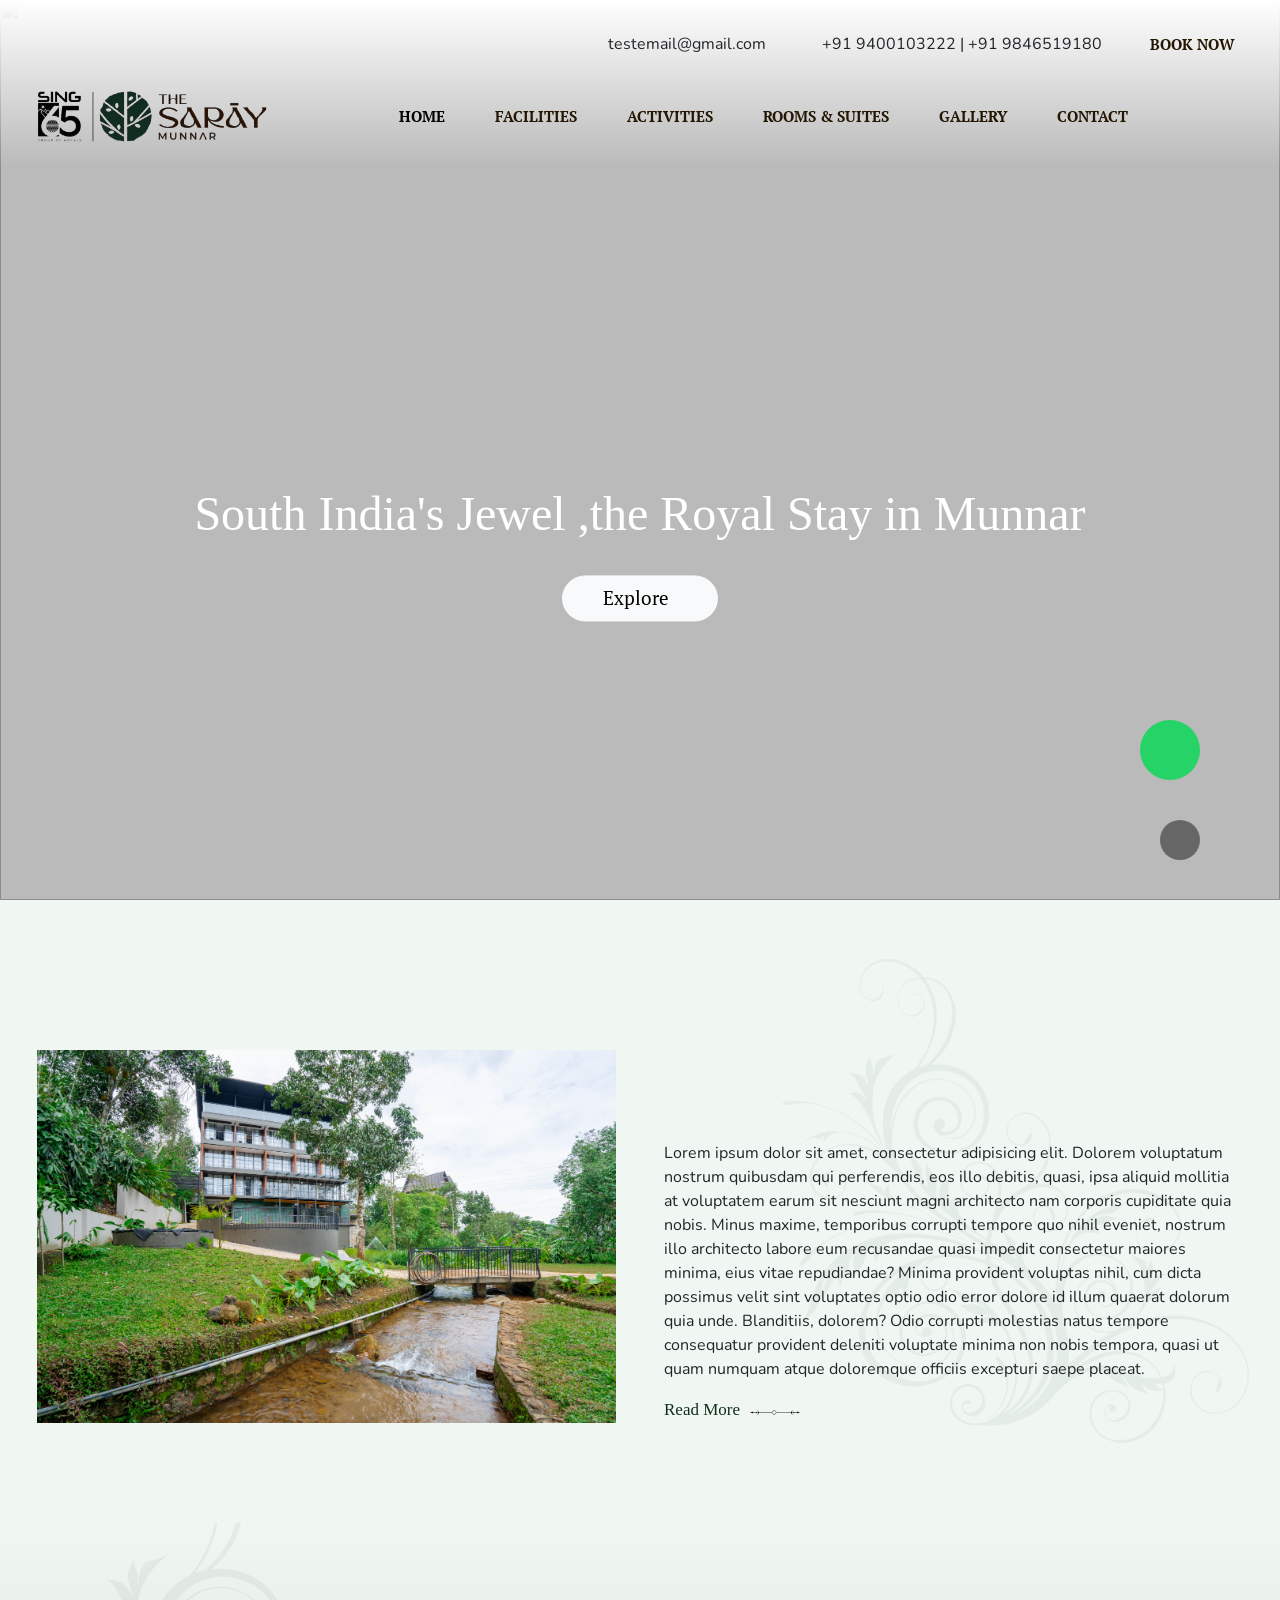
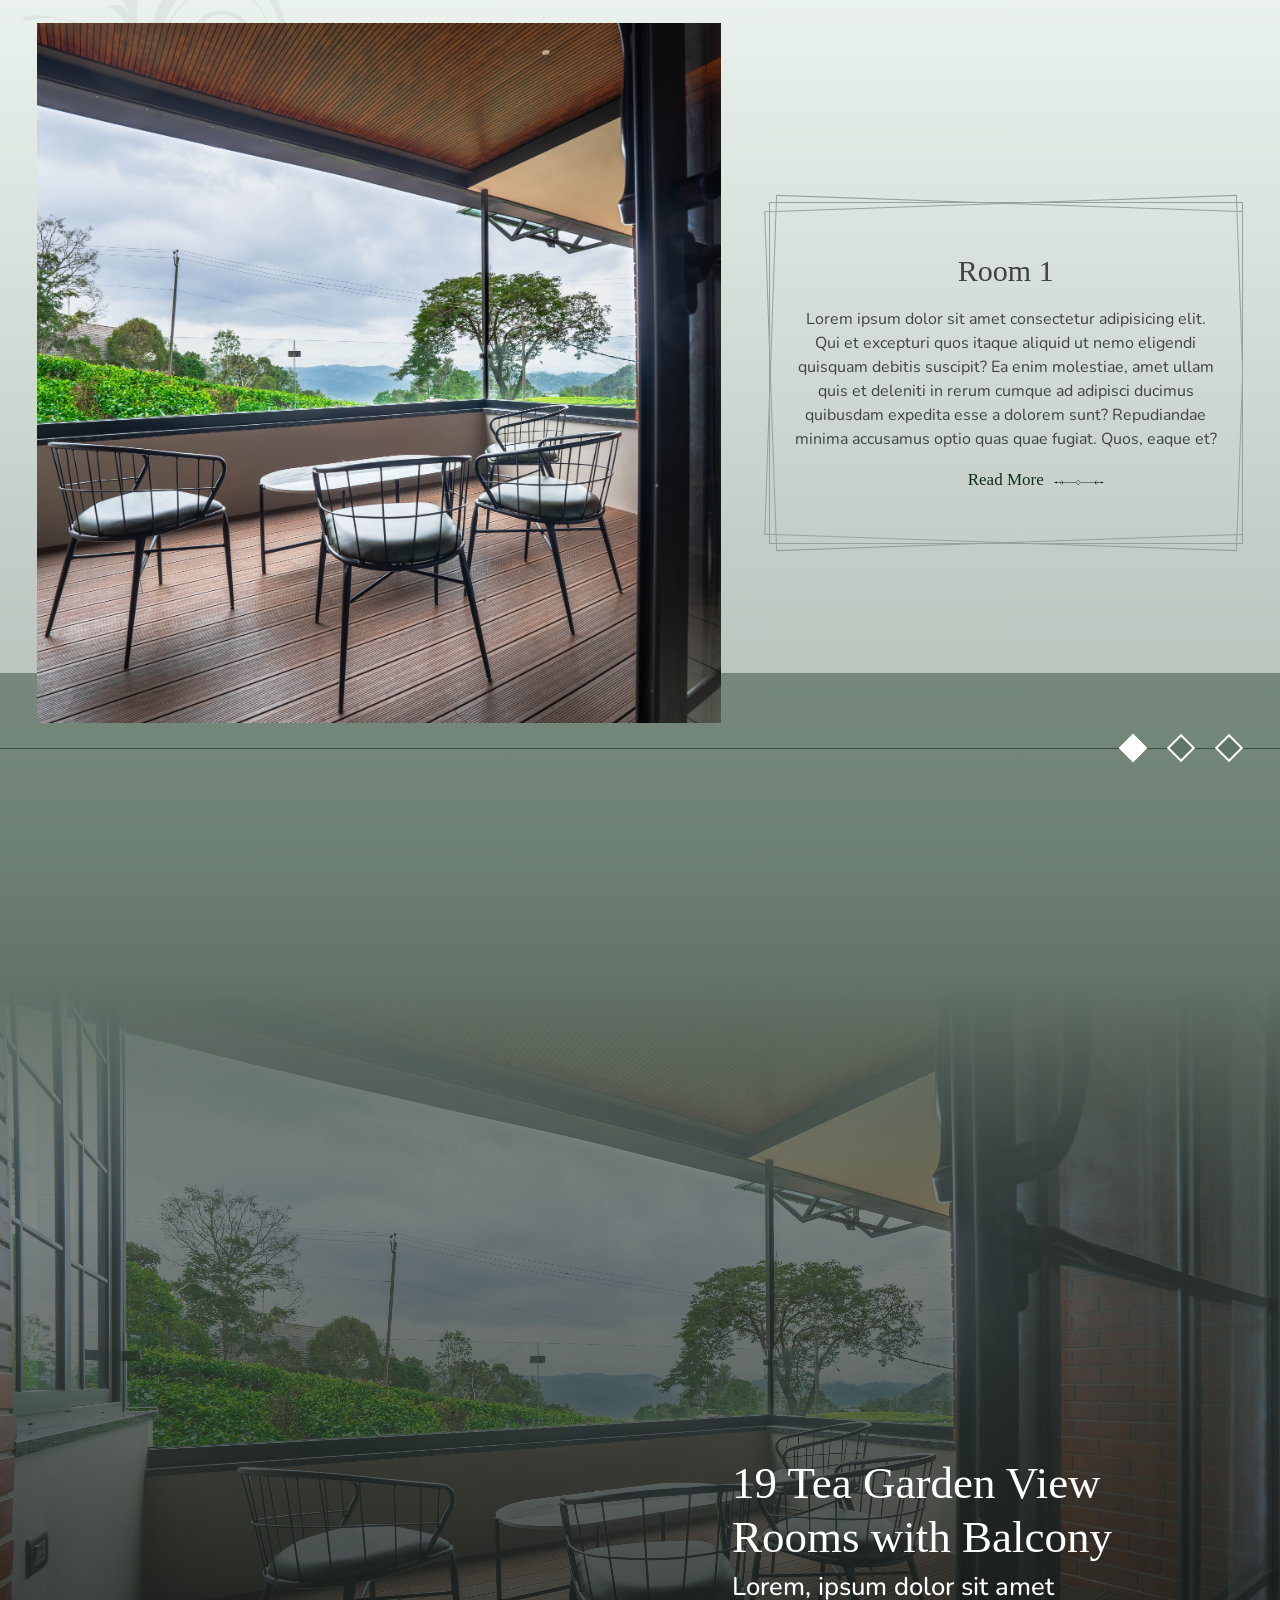
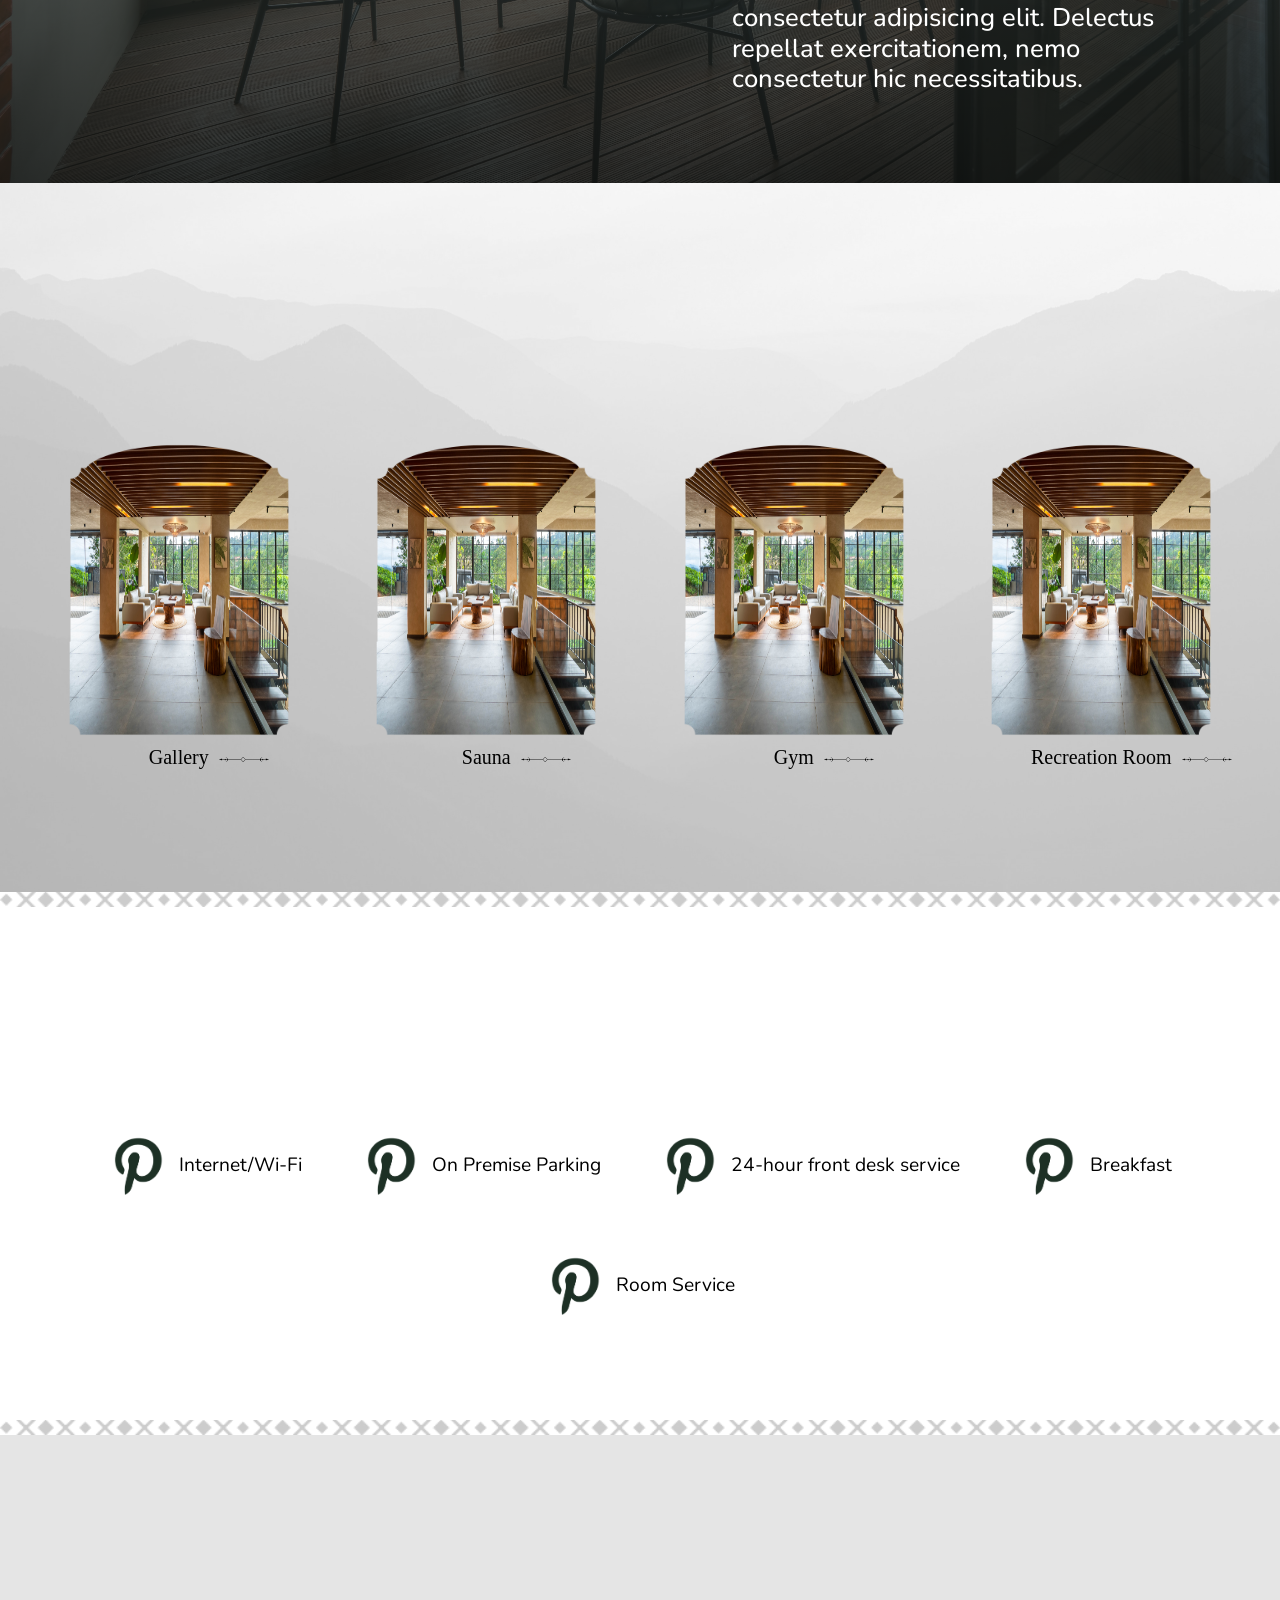
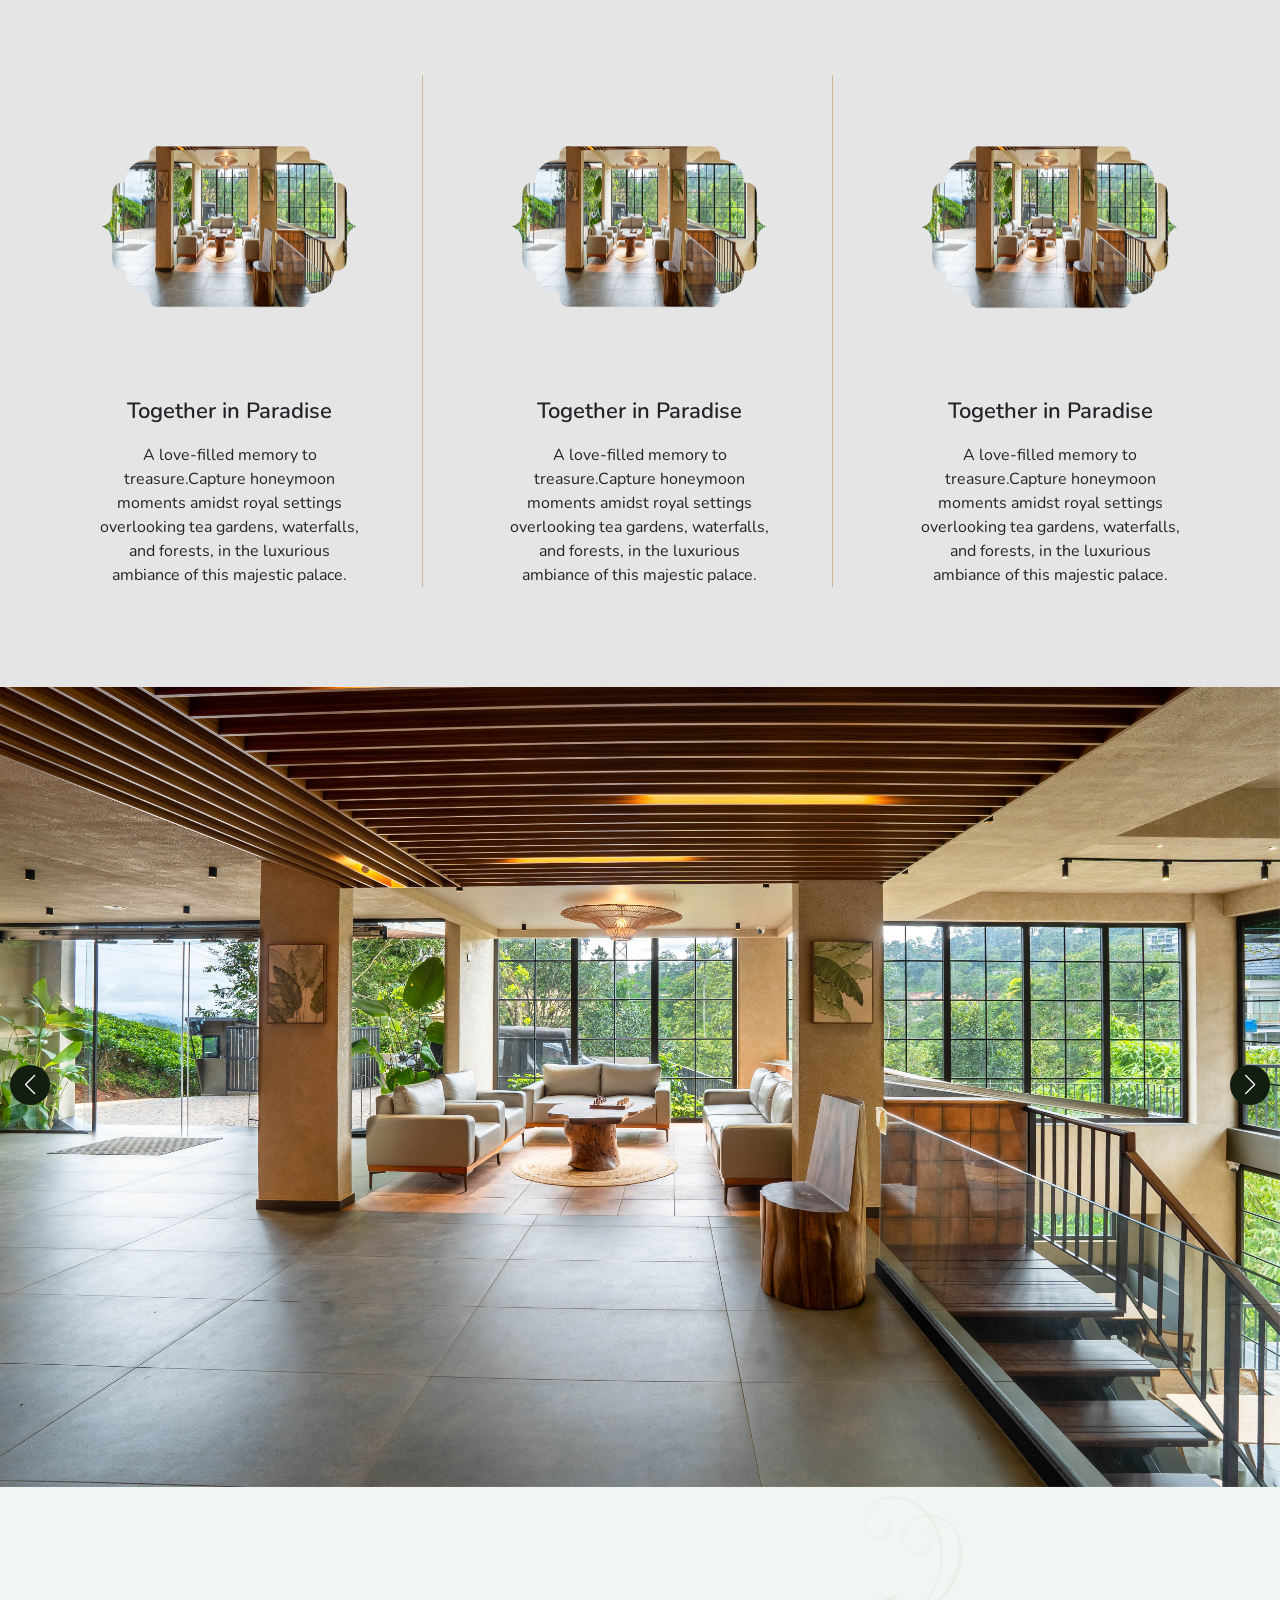
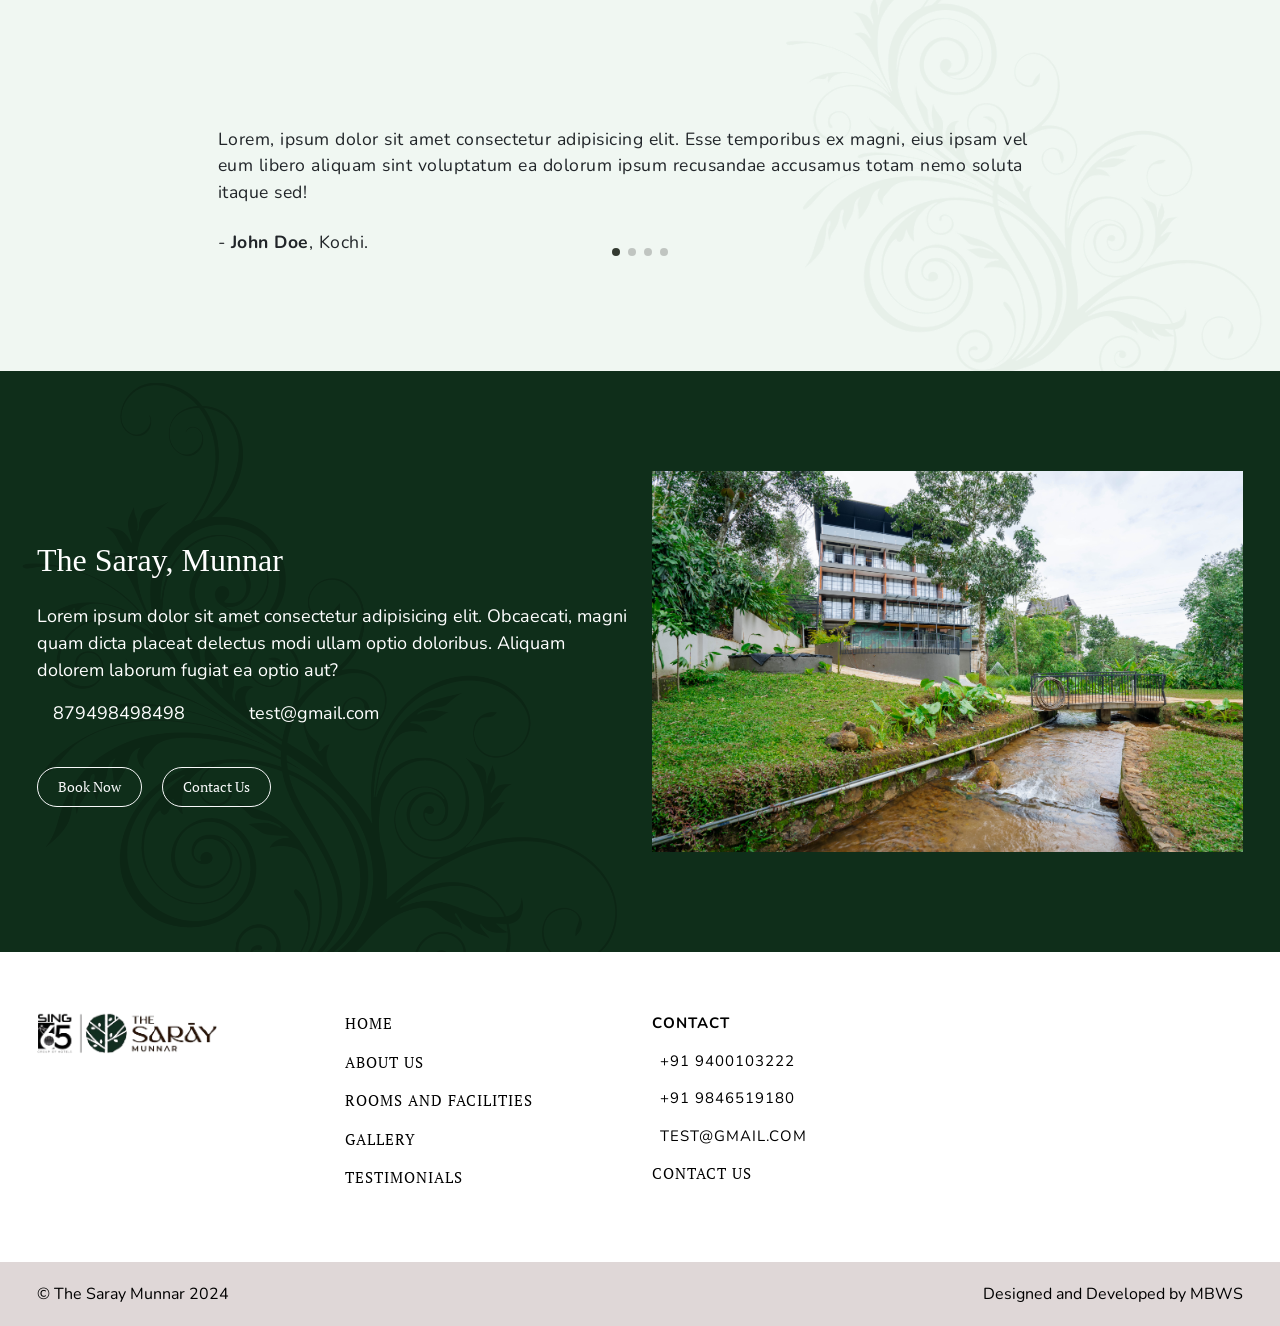
==== commit 3f2691ce: "updates" ====
--- a/index.html
+++ b/index.html
@@ -105,7 +105,6 @@
                     <div class="col-lg-6 position-relative">
                         <img src="./assets/images/Design.png" alt="" class="bgDesignImg img-fluid">
                         <h2 class="section-title mb-0">The Saray, Munnar</h2>
-                        <img src="./assets/images/underline1.png" class="underlineDesign" alt="">
                         <p>Lorem ipsum dolor sit amet, consectetur adipisicing elit. Dolorem voluptatum nostrum quibusdam qui perferendis, eos illo debitis, quasi, ipsa aliquid mollitia at voluptatem earum sit nesciunt magni architecto nam corporis cupiditate quia nobis. Minus maxime, temporibus corrupti tempore quo nihil eveniet, nostrum illo architecto labore eum recusandae quasi impedit consectetur maiores minima, eius vitae repudiandae? Minima provident voluptas nihil, cum dicta possimus velit sint voluptates optio odio error dolore id illum quaerat dolorum quia unde. Blanditiis, dolorem? Odio corrupti molestias natus tempore consequatur provident deleniti voluptate minima non nobis tempora, quasi ut quam numquam atque doloremque officiis excepturi saepe placeat.</p>
                         <!-- <button class="btn btn-primary mt-4">Read more <i class="fas fa-arrow-right ms-2"></i></button> -->
                          <a href="javascript:void(0)" class="linkDesign">Read More</a>
@@ -206,8 +205,7 @@
             <img class="img-fluid bgImage" src="./assets/images/mateusz-sobczak-QBqv1J5rOOE-unsplash.jpg" alt="">
             <div class="container">
                 <div class="text-center">
-                    <h2 class="section-title mb-0">Discover Tranquility</h2>
-                    <img src="./assets/images/underline1.png" class="underlineDesign mb-5 pb-5" alt="">
+                    <h2 class="section-title mb-5">Discover Tranquility</h2>
                 </div>
                <div class="discoverItems">
                     <div class="row">
@@ -250,9 +248,10 @@
             </div>
         </section>
         <section class="section facilities-section position-relative">
+            <img src="./assets/images/border-design.png" class="borderLineDesign top" alt="">
             <div class="container">
                 <div class="text-center">
-                    <h2 class="section-title">Our Facilities</h2>
+                    <h2 class="section-title mb-0 pb-0">Our Facilities</h2>
                 </div>
                 <div class="facilities">
                     <div class="facility">
@@ -337,43 +336,52 @@
         </section>
 
         <section class="section testimonialSection">
-            <!-- <img src="./assets/images/DSC09655-HDR.jpg" class="img-fluid bgImage" alt=""> -->
-            <div class="container">
-                <h3 class="subhead noBefore text-center ">What our guests say!</h3>
-                <h2 class="section-title text-center ">Testimonials</h2>
+            <img src="./assets/images/Design.png" class="img-fluid bgImage" alt="">
+            <div class="container">
+                <div class="text-center">
+                    <h2 class="section-title mb-0 pb-0">Testimonials</h2>
+                </div>
                 <div class="swiper mySwiper">
                     <div class="swiper-wrapper">
                       <div class="swiper-slide testimorialWrapper">
-                        <p class="quoteIcon"><i class="fas fa-quote-left"></i></p>
-                        <p class="testimonialContent">
-                            Lorem, ipsum dolor sit amet consectetur adipisicing elit. Esse temporibus ex magni, eius ipsam vel eum libero aliquam sint voluptatum ea dolorum ipsum recusandae accusamus totam nemo soluta itaque sed!
-                        </p>
-                        <p class="quoteIcon text-end"><i class="fas fa-quote-right"></i></p>
-                        <p class="personName mt-4">- <span>John Doe</span>, <span>Kochi.</span></p>
+                        <div class="testimonialSlideWrap">
+                            <p class="quoteIcon"><i class="fas fa-quote-left"></i></p>
+                            <p class="testimonialContent">
+                                Lorem, ipsum dolor sit amet consectetur adipisicing elit. Esse temporibus ex magni, eius ipsam vel eum libero aliquam sint voluptatum ea dolorum ipsum recusandae accusamus totam nemo soluta itaque sed!
+                            </p>
+                            <p class="quoteIcon text-end"><i class="fas fa-quote-right"></i></p>
+                            <p class="personName mt-4">- <span>John Doe</span>, <span>Kochi.</span></p>
+                        </div>
                       </div>
                       <div class="swiper-slide testimorialWrapper">
-                        <p class="quoteIcon"><i class="fas fa-quote-left"></i></p>
-                        <p class="testimonialContent">
-                            Lorem, ipsum dolor sit amet consectetur adipisicing elit. Esse temporibus ex magni, eius ipsam vel eum libero aliquam sint voluptatum ea dolorum ipsum recusandae accusamus totam nemo soluta itaque sed!
-                        </p>
-                        <p class="quoteIcon text-end"><i class="fas fa-quote-right"></i></p>
-                        <p class="personName mt-4">- <span>John Doe</span>, <span>Kochi.</span></p>
+                        <div class="testimonialSlideWrap">
+                            <p class="quoteIcon"><i class="fas fa-quote-left"></i></p>
+                            <p class="testimonialContent">
+                                Lorem, ipsum dolor sit amet consectetur adipisicing elit. Esse temporibus ex magni, eius ipsam vel eum libero aliquam sint voluptatum ea dolorum ipsum recusandae accusamus totam nemo soluta itaque sed!
+                            </p>
+                            <p class="quoteIcon text-end"><i class="fas fa-quote-right"></i></p>
+                            <p class="personName mt-4">- <span>John Doe</span>, <span>Kochi.</span></p>
+                        </div>
                       </div>
                       <div class="swiper-slide testimorialWrapper">
-                        <p class="quoteIcon"><i class="fas fa-quote-left"></i></p>
-                        <p class="testimonialContent">
-                            Lorem, ipsum dolor sit amet consectetur adipisicing elit. Esse temporibus ex magni, eius ipsam vel eum libero aliquam sint voluptatum ea dolorum ipsum recusandae accusamus totam nemo soluta itaque sed!
-                        </p>
-                        <p class="quoteIcon text-end"><i class="fas fa-quote-right"></i></p>
-                        <p class="personName mt-4">- <span>John Doe</span>, <span>Kochi.</span></p>
+                        <div class="testimonialSlideWrap">
+                            <p class="quoteIcon"><i class="fas fa-quote-left"></i></p>
+                            <p class="testimonialContent">
+                                Lorem, ipsum dolor sit amet consectetur adipisicing elit. Esse temporibus ex magni, eius ipsam vel eum libero aliquam sint voluptatum ea dolorum ipsum recusandae accusamus totam nemo soluta itaque sed!
+                            </p>
+                            <p class="quoteIcon text-end"><i class="fas fa-quote-right"></i></p>
+                            <p class="personName mt-4">- <span>John Doe</span>, <span>Kochi.</span></p>
+                        </div>
                       </div>
                       <div class="swiper-slide testimorialWrapper">
-                        <p class="quoteIcon"><i class="fas fa-quote-left"></i></p>
-                        <p class="testimonialContent">
-                            Lorem, ipsum dolor sit amet consectetur adipisicing elit. Esse temporibus ex magni, eius ipsam vel eum libero aliquam sint voluptatum ea dolorum ipsum recusandae accusamus totam nemo soluta itaque sed!
-                        </p>
-                        <p class="quoteIcon text-end"><i class="fas fa-quote-right"></i></p>
-                        <p class="personName mt-4">- <span>John Doe</span>, <span>Kochi.</span></p>
+                        <div class="testimonialSlideWrap">
+                            <p class="quoteIcon"><i class="fas fa-quote-left"></i></p>
+                            <p class="testimonialContent">
+                                Lorem, ipsum dolor sit amet consectetur adipisicing elit. Esse temporibus ex magni, eius ipsam vel eum libero aliquam sint voluptatum ea dolorum ipsum recusandae accusamus totam nemo soluta itaque sed!
+                            </p>
+                            <p class="quoteIcon text-end"><i class="fas fa-quote-right"></i></p>
+                            <p class="personName mt-4">- <span>John Doe</span>, <span>Kochi.</span></p>
+                        </div>
                       </div>
                     </div>
                     <div class="swiper-pagination"></div>
@@ -386,6 +394,7 @@
 
 
         <section class="section contact-section">
+            <img src="./assets/images/Design.png" class="img-fluid bgImage" alt="">
             <!-- <div class="container">
                 <div class="row align-items-center gx-5">
                     <div class="col-lg-6 mb-3 mb-lg-0">
@@ -435,7 +444,7 @@
                         </div>
                     </div>
                     <div class="col-lg-6">
-                        <img src="./assets/images/DSC09615-HDR.jpg" class="img-fluid" alt="">
+                        <img src="./assets/images/DSC09655-HDR.jpg" class="img-fluid" alt="">
                     </div>
                 </div>
             </div>
--- a/assets/css/app.css
+++ b/assets/css/app.css
@@ -1 +1 @@
-﻿@import"https://fonts.googleapis.com/css2?family=Nunito:ital,wght@0,200..1000;1,200..1000&family=PT+Serif:ital,wght@0,400;0,700;1,400;1,700&display=swap";.slick-slider{position:relative;display:block;box-sizing:border-box;-webkit-user-select:none;-moz-user-select:none;-ms-user-select:none;user-select:none;-webkit-touch-callout:none;-khtml-user-select:none;-ms-touch-action:pan-y;touch-action:pan-y;-webkit-tap-highlight-color:rgba(0,0,0,0)}.slick-list{position:relative;display:block;overflow:hidden;margin:0;padding:0}.slick-list:focus{outline:none}.slick-list.dragging{cursor:pointer;cursor:hand}.slick-slider .slick-track,.slick-slider .slick-list{-webkit-transform:translate3d(0, 0, 0);-moz-transform:translate3d(0, 0, 0);-ms-transform:translate3d(0, 0, 0);-o-transform:translate3d(0, 0, 0);transform:translate3d(0, 0, 0)}.slick-track{position:relative;top:0;left:0;display:block;margin-left:auto;margin-right:auto}.slick-track:before,.slick-track:after{display:table;content:""}.slick-track:after{clear:both}.slick-loading .slick-track{visibility:hidden}.slick-slide{display:none;float:left;height:100%;min-height:1px}[dir=rtl] .slick-slide{float:right}.slick-slide img{display:block}.slick-slide.slick-loading img{display:none}.slick-slide.dragging img{pointer-events:none}.slick-initialized .slick-slide{display:block}.slick-loading .slick-slide{visibility:hidden}.slick-vertical .slick-slide{display:block;height:auto;border:1px solid rgba(0,0,0,0)}.slick-arrow.slick-hidden{display:none}.slick-dots{display:flex;gap:15px;justify-content:center;align-items:center;margin-top:30px}.slick-dots li{list-style-type:none}.slick-dots button{font-size:0;width:13px;height:13px;border-radius:50%;background-color:rgba(15,46,26,.5);border:none}.slick-dots .slick-active button{background-color:#0f2e1a}@font-face{font-family:swiper-icons;src:url("data:application/font-woff;charset=utf-8;base64, [base64]//wADZ2x5ZgAAAywAAADMAAAD2MHtryVoZWFkAAABbAAAADAAAAA2E2+eoWhoZWEAAAGcAAAAHwAAACQC9gDzaG10eAAAAigAAAAZAAAArgJkABFsb2NhAAAC0AAAAFoAAABaFQAUGG1heHAAAAG8AAAAHwAAACAAcABAbmFtZQAAA/gAAAE5AAACXvFdBwlwb3N0AAAFNAAAAGIAAACE5s74hXjaY2BkYGAAYpf5Hu/j+W2+MnAzMYDAzaX6QjD6/4//Bxj5GA8AuRwMYGkAPywL13jaY2BkYGA88P8Agx4j+/8fQDYfA1AEBWgDAIB2BOoAeNpjYGRgYNBh4GdgYgABEMnIABJzYNADCQAACWgAsQB42mNgYfzCOIGBlYGB0YcxjYGBwR1Kf2WQZGhhYGBiYGVmgAFGBiQQkOaawtDAoMBQxXjg/wEGPcYDDA4wNUA2CCgwsAAAO4EL6gAAeNpj2M0gyAACqxgGNWBkZ2D4/wMA+xkDdgAAAHjaY2BgYGaAYBkGRgYQiAHyGMF8FgYHIM3DwMHABGQrMOgyWDLEM1T9/w8UBfEMgLzE////P/5//f/V/xv+r4eaAAeMbAxwIUYmIMHEgKYAYjUcsDAwsLKxc3BycfPw8jEQA/[base64]/uznmfPFBNODM2K7MTQ45YEAZqGP81AmGGcF3iPqOop0r1SPTaTbVkfUe4HXj97wYE+yNwWYxwWu4v1ugWHgo3S1XdZEVqWM7ET0cfnLGxWfkgR42o2PvWrDMBSFj/IHLaF0zKjRgdiVMwScNRAoWUoH78Y2icB/yIY09An6AH2Bdu/UB+yxopYshQiEvnvu0dURgDt8QeC8PDw7Fpji3fEA4z/PEJ6YOB5hKh4dj3EvXhxPqH/SKUY3rJ7srZ4FZnh1PMAtPhwP6fl2PMJMPDgeQ4rY8YT6Gzao0eAEA409DuggmTnFnOcSCiEiLMgxCiTI6Cq5DZUd3Qmp10vO0LaLTd2cjN4fOumlc7lUYbSQcZFkutRG7g6JKZKy0RmdLY680CDnEJ+UMkpFFe1RN7nxdVpXrC4aTtnaurOnYercZg2YVmLN/d/gczfEimrE/fs/bOuq29Zmn8tloORaXgZgGa78yO9/cnXm2BpaGvq25Dv9S4E9+5SIc9PqupJKhYFSSl47+Qcr1mYNAAAAeNptw0cKwkAAAMDZJA8Q7OUJvkLsPfZ6zFVERPy8qHh2YER+3i/BP83vIBLLySsoKimrqKqpa2hp6+jq6RsYGhmbmJqZSy0sraxtbO3sHRydnEMU4uR6yx7JJXveP7WrDycAAAAAAAH//wACeNpjYGRgYOABYhkgZgJCZgZNBkYGLQZtIJsFLMYAAAw3ALgAeNolizEKgDAQBCchRbC2sFER0YD6qVQiBCv/H9ezGI6Z5XBAw8CBK/m5iQQVauVbXLnOrMZv2oLdKFa8Pjuru2hJzGabmOSLzNMzvutpB3N42mNgZGBg4GKQYzBhYMxJLMlj4GBgAYow/P/PAJJhLM6sSoWKfWCAAwDAjgbRAAB42mNgYGBkAIIbCZo5IPrmUn0hGA0AO8EFTQAA");font-weight:400;font-style:normal}:root{--swiper-theme-color:#007aff}:host{position:relative;display:block;margin-left:auto;margin-right:auto;z-index:1}.swiper{margin-left:auto;margin-right:auto;position:relative;overflow:hidden;list-style:none;padding:0;z-index:1;display:block}.swiper-vertical>.swiper-wrapper{flex-direction:column}.swiper-wrapper{position:relative;width:100%;height:100%;z-index:1;display:flex;transition-property:transform;transition-timing-function:var(--swiper-wrapper-transition-timing-function, initial);box-sizing:content-box}.swiper-android .swiper-slide,.swiper-ios .swiper-slide,.swiper-wrapper{transform:translate3d(0px, 0, 0)}.swiper-horizontal{touch-action:pan-y}.swiper-vertical{touch-action:pan-x}.swiper-slide{flex-shrink:0;width:100%;height:100%;position:relative;transition-property:transform;display:block}.swiper-slide-invisible-blank{visibility:hidden}.swiper-autoheight,.swiper-autoheight .swiper-slide{height:auto}.swiper-autoheight .swiper-wrapper{align-items:flex-start;transition-property:transform,height}.swiper-backface-hidden .swiper-slide{transform:translateZ(0);-webkit-backface-visibility:hidden;backface-visibility:hidden}.swiper-3d.swiper-css-mode .swiper-wrapper{perspective:1200px}.swiper-3d .swiper-wrapper{transform-style:preserve-3d}.swiper-3d{perspective:1200px}.swiper-3d .swiper-cube-shadow,.swiper-3d .swiper-slide{transform-style:preserve-3d}.swiper-css-mode>.swiper-wrapper{overflow:auto;scrollbar-width:none;-ms-overflow-style:none}.swiper-css-mode>.swiper-wrapper::-webkit-scrollbar{display:none}.swiper-css-mode>.swiper-wrapper>.swiper-slide{scroll-snap-align:start start}.swiper-css-mode.swiper-horizontal>.swiper-wrapper{scroll-snap-type:x mandatory}.swiper-css-mode.swiper-vertical>.swiper-wrapper{scroll-snap-type:y mandatory}.swiper-css-mode.swiper-free-mode>.swiper-wrapper{scroll-snap-type:none}.swiper-css-mode.swiper-free-mode>.swiper-wrapper>.swiper-slide{scroll-snap-align:none}.swiper-css-mode.swiper-centered>.swiper-wrapper::before{content:"";flex-shrink:0;order:9999}.swiper-css-mode.swiper-centered>.swiper-wrapper>.swiper-slide{scroll-snap-align:center center;scroll-snap-stop:always}.swiper-css-mode.swiper-centered.swiper-horizontal>.swiper-wrapper>.swiper-slide:first-child{margin-inline-start:var(--swiper-centered-offset-before)}.swiper-css-mode.swiper-centered.swiper-horizontal>.swiper-wrapper::before{height:100%;min-height:1px;width:var(--swiper-centered-offset-after)}.swiper-css-mode.swiper-centered.swiper-vertical>.swiper-wrapper>.swiper-slide:first-child{margin-block-start:var(--swiper-centered-offset-before)}.swiper-css-mode.swiper-centered.swiper-vertical>.swiper-wrapper::before{width:100%;min-width:1px;height:var(--swiper-centered-offset-after)}.swiper-3d .swiper-slide-shadow,.swiper-3d .swiper-slide-shadow-bottom,.swiper-3d .swiper-slide-shadow-left,.swiper-3d .swiper-slide-shadow-right,.swiper-3d .swiper-slide-shadow-top{position:absolute;left:0;top:0;width:100%;height:100%;pointer-events:none;z-index:10}.swiper-3d .swiper-slide-shadow{background:rgba(0,0,0,.15)}.swiper-3d .swiper-slide-shadow-left{background-image:linear-gradient(to left, rgba(0, 0, 0, 0.5), rgba(0, 0, 0, 0))}.swiper-3d .swiper-slide-shadow-right{background-image:linear-gradient(to right, rgba(0, 0, 0, 0.5), rgba(0, 0, 0, 0))}.swiper-3d .swiper-slide-shadow-top{background-image:linear-gradient(to top, rgba(0, 0, 0, 0.5), rgba(0, 0, 0, 0))}.swiper-3d .swiper-slide-shadow-bottom{background-image:linear-gradient(to bottom, rgba(0, 0, 0, 0.5), rgba(0, 0, 0, 0))}.swiper-lazy-preloader{width:42px;height:42px;position:absolute;left:50%;top:50%;margin-left:-21px;margin-top:-21px;z-index:10;transform-origin:50%;box-sizing:border-box;border:4px solid var(--swiper-preloader-color, var(--swiper-theme-color));border-radius:50%;border-top-color:rgba(0,0,0,0)}.swiper-watch-progress .swiper-slide-visible .swiper-lazy-preloader,.swiper:not(.swiper-watch-progress) .swiper-lazy-preloader{animation:swiper-preloader-spin 1s infinite linear}.swiper-lazy-preloader-white{--swiper-preloader-color:#fff}.swiper-lazy-preloader-black{--swiper-preloader-color:#000}@keyframes swiper-preloader-spin{0%{transform:rotate(0deg)}100%{transform:rotate(360deg)}}.swiper-virtual .swiper-slide{-webkit-backface-visibility:hidden;transform:translateZ(0)}.swiper-virtual.swiper-css-mode .swiper-wrapper::after{content:"";position:absolute;left:0;top:0;pointer-events:none}.swiper-virtual.swiper-css-mode.swiper-horizontal .swiper-wrapper::after{height:1px;width:var(--swiper-virtual-size)}.swiper-virtual.swiper-css-mode.swiper-vertical .swiper-wrapper::after{width:1px;height:var(--swiper-virtual-size)}:root{--swiper-navigation-size:44px}.swiper-button-next,.swiper-button-prev{position:absolute;top:var(--swiper-navigation-top-offset, 50%);width:calc(var(--swiper-navigation-size)/44*27);height:var(--swiper-navigation-size);margin-top:calc(0px - var(--swiper-navigation-size)/2);z-index:10;cursor:pointer;display:flex;align-items:center;justify-content:center;color:var(--swiper-navigation-color, var(--swiper-theme-color))}.swiper-button-next.swiper-button-disabled,.swiper-button-prev.swiper-button-disabled{opacity:.35;cursor:auto;pointer-events:none}.swiper-button-next.swiper-button-hidden,.swiper-button-prev.swiper-button-hidden{opacity:0;cursor:auto;pointer-events:none}.swiper-navigation-disabled .swiper-button-next,.swiper-navigation-disabled .swiper-button-prev{display:none !important}.swiper-button-next svg,.swiper-button-prev svg{width:100%;height:100%;object-fit:contain;transform-origin:center}.swiper-rtl .swiper-button-next svg,.swiper-rtl .swiper-button-prev svg{transform:rotate(180deg)}.swiper-button-prev,.swiper-rtl .swiper-button-next{left:var(--swiper-navigation-sides-offset, 10px);right:auto}.swiper-button-next,.swiper-rtl .swiper-button-prev{right:var(--swiper-navigation-sides-offset, 10px);left:auto}.swiper-button-lock{display:none}.swiper-button-next:after,.swiper-button-prev:after{font-family:swiper-icons;font-size:var(--swiper-navigation-size);text-transform:none !important;letter-spacing:0;font-variant:initial;line-height:1}.swiper-button-prev:after,.swiper-rtl .swiper-button-next:after{content:"prev"}.swiper-button-next,.swiper-rtl .swiper-button-prev{right:var(--swiper-navigation-sides-offset, 10px);left:auto}.swiper-button-next:after,.swiper-rtl .swiper-button-prev:after{content:"next"}.swiper-pagination{position:absolute;text-align:center;transition:.3s opacity;transform:translate3d(0, 0, 0);z-index:10}.swiper-pagination.swiper-pagination-hidden{opacity:0}.swiper-pagination-disabled>.swiper-pagination,.swiper-pagination.swiper-pagination-disabled{display:none !important}.swiper-horizontal>.swiper-pagination-bullets,.swiper-pagination-bullets.swiper-pagination-horizontal,.swiper-pagination-custom,.swiper-pagination-fraction{bottom:var(--swiper-pagination-bottom, 8px);top:var(--swiper-pagination-top, auto);left:0;width:100%}.swiper-pagination-bullets-dynamic{overflow:hidden;font-size:0}.swiper-pagination-bullets-dynamic .swiper-pagination-bullet{transform:scale(0.33);position:relative}.swiper-pagination-bullets-dynamic .swiper-pagination-bullet-active{transform:scale(1)}.swiper-pagination-bullets-dynamic .swiper-pagination-bullet-active-main{transform:scale(1)}.swiper-pagination-bullets-dynamic .swiper-pagination-bullet-active-prev{transform:scale(0.66)}.swiper-pagination-bullets-dynamic .swiper-pagination-bullet-active-prev-prev{transform:scale(0.33)}.swiper-pagination-bullets-dynamic .swiper-pagination-bullet-active-next{transform:scale(0.66)}.swiper-pagination-bullets-dynamic .swiper-pagination-bullet-active-next-next{transform:scale(0.33)}.swiper-pagination-bullet{width:var(--swiper-pagination-bullet-width, var(--swiper-pagination-bullet-size, 8px));height:var(--swiper-pagination-bullet-height, var(--swiper-pagination-bullet-size, 8px));display:inline-block;border-radius:var(--swiper-pagination-bullet-border-radius, 50%);background:var(--swiper-pagination-bullet-inactive-color, #000);opacity:var(--swiper-pagination-bullet-inactive-opacity, 0.2)}button.swiper-pagination-bullet{border:none;margin:0;padding:0;box-shadow:none;-webkit-appearance:none;appearance:none}.swiper-pagination-clickable .swiper-pagination-bullet{cursor:pointer}.swiper-pagination-bullet:only-child{display:none !important}.swiper-pagination-bullet-active{opacity:var(--swiper-pagination-bullet-opacity, 1);background:var(--swiper-pagination-color, var(--swiper-theme-color))}.swiper-pagination-vertical.swiper-pagination-bullets,.swiper-vertical>.swiper-pagination-bullets{right:var(--swiper-pagination-right, 8px);left:var(--swiper-pagination-left, auto);top:50%;transform:translate3d(0px, -50%, 0)}.swiper-pagination-vertical.swiper-pagination-bullets .swiper-pagination-bullet,.swiper-vertical>.swiper-pagination-bullets .swiper-pagination-bullet{margin:var(--swiper-pagination-bullet-vertical-gap, 6px) 0;display:block}.swiper-pagination-vertical.swiper-pagination-bullets.swiper-pagination-bullets-dynamic,.swiper-vertical>.swiper-pagination-bullets.swiper-pagination-bullets-dynamic{top:50%;transform:translateY(-50%);width:8px}.swiper-pagination-vertical.swiper-pagination-bullets.swiper-pagination-bullets-dynamic .swiper-pagination-bullet,.swiper-vertical>.swiper-pagination-bullets.swiper-pagination-bullets-dynamic .swiper-pagination-bullet{display:inline-block;transition:.2s transform,.2s top}.swiper-horizontal>.swiper-pagination-bullets .swiper-pagination-bullet,.swiper-pagination-horizontal.swiper-pagination-bullets .swiper-pagination-bullet{margin:0 var(--swiper-pagination-bullet-horizontal-gap, 4px)}.swiper-horizontal>.swiper-pagination-bullets.swiper-pagination-bullets-dynamic,.swiper-pagination-horizontal.swiper-pagination-bullets.swiper-pagination-bullets-dynamic{left:50%;transform:translateX(-50%);white-space:nowrap}.swiper-horizontal>.swiper-pagination-bullets.swiper-pagination-bullets-dynamic .swiper-pagination-bullet,.swiper-pagination-horizontal.swiper-pagination-bullets.swiper-pagination-bullets-dynamic .swiper-pagination-bullet{transition:.2s transform,.2s left}.swiper-horizontal.swiper-rtl>.swiper-pagination-bullets-dynamic .swiper-pagination-bullet{transition:.2s transform,.2s right}.swiper-pagination-fraction{color:var(--swiper-pagination-fraction-color, inherit)}.swiper-pagination-progressbar{background:var(--swiper-pagination-progressbar-bg-color, rgba(0, 0, 0, 0.25));position:absolute}.swiper-pagination-progressbar .swiper-pagination-progressbar-fill{background:var(--swiper-pagination-color, var(--swiper-theme-color));position:absolute;left:0;top:0;width:100%;height:100%;transform:scale(0);transform-origin:left top}.swiper-rtl .swiper-pagination-progressbar .swiper-pagination-progressbar-fill{transform-origin:right top}.swiper-horizontal>.swiper-pagination-progressbar,.swiper-pagination-progressbar.swiper-pagination-horizontal,.swiper-pagination-progressbar.swiper-pagination-vertical.swiper-pagination-progressbar-opposite,.swiper-vertical>.swiper-pagination-progressbar.swiper-pagination-progressbar-opposite{width:100%;height:var(--swiper-pagination-progressbar-size, 4px);left:0;top:0}.swiper-horizontal>.swiper-pagination-progressbar.swiper-pagination-progressbar-opposite,.swiper-pagination-progressbar.swiper-pagination-horizontal.swiper-pagination-progressbar-opposite,.swiper-pagination-progressbar.swiper-pagination-vertical,.swiper-vertical>.swiper-pagination-progressbar{width:var(--swiper-pagination-progressbar-size, 4px);height:100%;left:0;top:0}.swiper-pagination-lock{display:none}.swiper-scrollbar{border-radius:var(--swiper-scrollbar-border-radius, 10px);position:relative;touch-action:none;background:var(--swiper-scrollbar-bg-color, rgba(0, 0, 0, 0.1))}.swiper-scrollbar-disabled>.swiper-scrollbar,.swiper-scrollbar.swiper-scrollbar-disabled{display:none !important}.swiper-horizontal>.swiper-scrollbar,.swiper-scrollbar.swiper-scrollbar-horizontal{position:absolute;left:var(--swiper-scrollbar-sides-offset, 1%);bottom:var(--swiper-scrollbar-bottom, 4px);top:var(--swiper-scrollbar-top, auto);z-index:50;height:var(--swiper-scrollbar-size, 4px);width:calc(100% - 2*var(--swiper-scrollbar-sides-offset, 1%))}.swiper-scrollbar.swiper-scrollbar-vertical,.swiper-vertical>.swiper-scrollbar{position:absolute;left:var(--swiper-scrollbar-left, auto);right:var(--swiper-scrollbar-right, 4px);top:var(--swiper-scrollbar-sides-offset, 1%);z-index:50;width:var(--swiper-scrollbar-size, 4px);height:calc(100% - 2*var(--swiper-scrollbar-sides-offset, 1%))}.swiper-scrollbar-drag{height:100%;width:100%;position:relative;background:var(--swiper-scrollbar-drag-bg-color, rgba(0, 0, 0, 0.5));border-radius:var(--swiper-scrollbar-border-radius, 10px);left:0;top:0}.swiper-scrollbar-cursor-drag{cursor:move}.swiper-scrollbar-lock{display:none}.swiper-zoom-container{width:100%;height:100%;display:flex;justify-content:center;align-items:center;text-align:center}.swiper-zoom-container>canvas,.swiper-zoom-container>img,.swiper-zoom-container>svg{max-width:100%;max-height:100%;object-fit:contain}.swiper-slide-zoomed{cursor:move;touch-action:none}.swiper .swiper-notification{position:absolute;left:0;top:0;pointer-events:none;opacity:0;z-index:-1000}.swiper-free-mode>.swiper-wrapper{transition-timing-function:ease-out;margin:0 auto}.swiper-grid>.swiper-wrapper{flex-wrap:wrap}.swiper-grid-column>.swiper-wrapper{flex-wrap:wrap;flex-direction:column}.swiper-fade.swiper-free-mode .swiper-slide{transition-timing-function:ease-out}.swiper-fade .swiper-slide{pointer-events:none;transition-property:opacity}.swiper-fade .swiper-slide .swiper-slide{pointer-events:none}.swiper-fade .swiper-slide-active{pointer-events:auto}.swiper-fade .swiper-slide-active .swiper-slide-active{pointer-events:auto}.swiper.swiper-cube{overflow:visible}.swiper-cube .swiper-slide{pointer-events:none;-webkit-backface-visibility:hidden;backface-visibility:hidden;z-index:1;visibility:hidden;transform-origin:0 0;width:100%;height:100%}.swiper-cube .swiper-slide .swiper-slide{pointer-events:none}.swiper-cube.swiper-rtl .swiper-slide{transform-origin:100% 0}.swiper-cube .swiper-slide-active,.swiper-cube .swiper-slide-active .swiper-slide-active{pointer-events:auto}.swiper-cube .swiper-slide-active,.swiper-cube .swiper-slide-next,.swiper-cube .swiper-slide-prev{pointer-events:auto;visibility:visible}.swiper-cube .swiper-cube-shadow{position:absolute;left:0;bottom:0px;width:100%;height:100%;opacity:.6;z-index:0}.swiper-cube .swiper-cube-shadow:before{content:"";background:#000;position:absolute;left:0;top:0;bottom:0;right:0;filter:blur(50px)}.swiper-cube .swiper-slide-next+.swiper-slide{pointer-events:auto;visibility:visible}.swiper-cube .swiper-slide-shadow-cube.swiper-slide-shadow-bottom,.swiper-cube .swiper-slide-shadow-cube.swiper-slide-shadow-left,.swiper-cube .swiper-slide-shadow-cube.swiper-slide-shadow-right,.swiper-cube .swiper-slide-shadow-cube.swiper-slide-shadow-top{z-index:0;-webkit-backface-visibility:hidden;backface-visibility:hidden}.swiper.swiper-flip{overflow:visible}.swiper-flip .swiper-slide{pointer-events:none;-webkit-backface-visibility:hidden;backface-visibility:hidden;z-index:1}.swiper-flip .swiper-slide .swiper-slide{pointer-events:none}.swiper-flip .swiper-slide-active,.swiper-flip .swiper-slide-active .swiper-slide-active{pointer-events:auto}.swiper-flip .swiper-slide-shadow-flip.swiper-slide-shadow-bottom,.swiper-flip .swiper-slide-shadow-flip.swiper-slide-shadow-left,.swiper-flip .swiper-slide-shadow-flip.swiper-slide-shadow-right,.swiper-flip .swiper-slide-shadow-flip.swiper-slide-shadow-top{z-index:0;-webkit-backface-visibility:hidden;backface-visibility:hidden}.swiper-creative .swiper-slide{-webkit-backface-visibility:hidden;backface-visibility:hidden;overflow:hidden;transition-property:transform,opacity,height}.swiper.swiper-cards{overflow:visible}.swiper-cards .swiper-slide{transform-origin:center bottom;-webkit-backface-visibility:hidden;backface-visibility:hidden;overflow:hidden}.daterangepicker{position:absolute;color:inherit;background-color:#fff;border-radius:4px;border:1px solid #ddd;width:278px;max-width:none;padding:0;margin-top:7px;top:100px;left:20px;z-index:3001;display:none;font-family:arial;font-size:15px;line-height:1em}.daterangepicker:before,.daterangepicker:after{position:absolute;display:inline-block;border-bottom-color:rgba(0,0,0,.2);content:""}.daterangepicker:before{top:-7px;border-right:7px solid rgba(0,0,0,0);border-left:7px solid rgba(0,0,0,0);border-bottom:7px solid #ccc}.daterangepicker:after{top:-6px;border-right:6px solid rgba(0,0,0,0);border-bottom:6px solid #fff;border-left:6px solid rgba(0,0,0,0)}.daterangepicker.opensleft:before{right:9px}.daterangepicker.opensleft:after{right:10px}.daterangepicker.openscenter:before{left:0;right:0;width:0;margin-left:auto;margin-right:auto}.daterangepicker.openscenter:after{left:0;right:0;width:0;margin-left:auto;margin-right:auto}.daterangepicker.opensright:before{left:9px}.daterangepicker.opensright:after{left:10px}.daterangepicker.drop-up{margin-top:-7px}.daterangepicker.drop-up:before{top:initial;bottom:-7px;border-bottom:initial;border-top:7px solid #ccc}.daterangepicker.drop-up:after{top:initial;bottom:-6px;border-bottom:initial;border-top:6px solid #fff}.daterangepicker.single .daterangepicker .ranges,.daterangepicker.single .drp-calendar{float:none}.daterangepicker.single .drp-selected{display:none}.daterangepicker.show-calendar .drp-calendar{display:block}.daterangepicker.show-calendar .drp-buttons{display:block}.daterangepicker.auto-apply .drp-buttons{display:none}.daterangepicker .drp-calendar{display:none;max-width:270px}.daterangepicker .drp-calendar.left{padding:8px 0 8px 8px}.daterangepicker .drp-calendar.right{padding:8px}.daterangepicker .drp-calendar.single .calendar-table{border:none}.daterangepicker .calendar-table .next span,.daterangepicker .calendar-table .prev span{color:#fff;border:solid #000;border-width:0 2px 2px 0;border-radius:0;display:inline-block;padding:3px}.daterangepicker .calendar-table .next span{transform:rotate(-45deg);-webkit-transform:rotate(-45deg)}.daterangepicker .calendar-table .prev span{transform:rotate(135deg);-webkit-transform:rotate(135deg)}.daterangepicker .calendar-table th,.daterangepicker .calendar-table td{white-space:nowrap;text-align:center;vertical-align:middle;min-width:32px;width:32px;height:24px;line-height:24px;font-size:12px;border-radius:4px;border:1px solid rgba(0,0,0,0);white-space:nowrap;cursor:pointer}.daterangepicker .calendar-table{border:1px solid #fff;border-radius:4px;background-color:#fff}.daterangepicker .calendar-table table{width:100%;margin:0;border-spacing:0;border-collapse:collapse}.daterangepicker td.available:hover,.daterangepicker th.available:hover{background-color:#eee;border-color:rgba(0,0,0,0);color:inherit}.daterangepicker td.week,.daterangepicker th.week{font-size:80%;color:#ccc}.daterangepicker td.off,.daterangepicker td.off.in-range,.daterangepicker td.off.start-date,.daterangepicker td.off.end-date{background-color:#fff;border-color:rgba(0,0,0,0);color:#999}.daterangepicker td.in-range{background-color:rgba(51,58,49,.1);border-color:rgba(0,0,0,0);color:#000;border-radius:0}.daterangepicker td.start-date{border-radius:4px 0 0 4px}.daterangepicker td.end-date{border-radius:0 4px 4px 0}.daterangepicker td.start-date.end-date{border-radius:4px}.daterangepicker td.active,.daterangepicker td.active:hover{background-color:#333a31;border-color:rgba(0,0,0,0);color:#fff}.daterangepicker th.month{width:auto}.daterangepicker td.disabled,.daterangepicker option.disabled{color:#999;cursor:not-allowed;text-decoration:line-through}.daterangepicker select.monthselect,.daterangepicker select.yearselect{font-size:12px;padding:1px;height:auto;margin:0;cursor:default}.daterangepicker select.monthselect{margin-right:2%;width:56%}.daterangepicker select.yearselect{width:40%}.daterangepicker select.hourselect,.daterangepicker select.minuteselect,.daterangepicker select.secondselect,.daterangepicker select.ampmselect{width:50px;margin:0 auto;background:#eee;border:1px solid #eee;padding:2px;outline:0;font-size:12px}.daterangepicker .calendar-time{text-align:center;margin:4px auto 0 auto;line-height:30px;position:relative}.daterangepicker .calendar-time select.disabled{color:#ccc;cursor:not-allowed}.daterangepicker .drp-buttons{clear:both;text-align:right;padding:8px;border-top:1px solid #ddd;display:none;line-height:12px;vertical-align:middle}.daterangepicker .drp-selected{display:inline-block;font-size:12px;padding-right:8px}.daterangepicker .drp-buttons .btn{margin-left:8px;font-size:12px;font-weight:bold;padding:4px 8px}.daterangepicker.show-ranges.single.rtl .drp-calendar.left{border-right:1px solid #ddd}.daterangepicker.show-ranges.single.ltr .drp-calendar.left{border-left:1px solid #ddd}.daterangepicker.show-ranges.rtl .drp-calendar.right{border-right:1px solid #ddd}.daterangepicker.show-ranges.ltr .drp-calendar.left{border-left:1px solid #ddd}.daterangepicker .ranges{float:none;text-align:left;margin:0}.daterangepicker.show-calendar .ranges{margin-top:8px}.daterangepicker .ranges ul{list-style:none;margin:0 auto;padding:0;width:100%}.daterangepicker .ranges li{font-size:12px;padding:8px 12px;cursor:pointer}.daterangepicker .ranges li:hover{background-color:#eee}.daterangepicker .ranges li.active{background-color:#08c;color:#fff}@media(min-width: 564px){.daterangepicker{width:auto}.daterangepicker .ranges ul{width:140px}.daterangepicker.single .ranges ul{width:100%}.daterangepicker.single .drp-calendar.left{clear:none}.daterangepicker.single .ranges,.daterangepicker.single .drp-calendar{float:left}.daterangepicker{direction:ltr;text-align:left}.daterangepicker .drp-calendar.left{clear:left;margin-right:0}.daterangepicker .drp-calendar.left .calendar-table{border-right:none;border-top-right-radius:0;border-bottom-right-radius:0}.daterangepicker .drp-calendar.right{margin-left:0}.daterangepicker .drp-calendar.right .calendar-table{border-left:none;border-top-left-radius:0;border-bottom-left-radius:0}.daterangepicker .drp-calendar.left .calendar-table{padding-right:8px}.daterangepicker .ranges,.daterangepicker .drp-calendar{float:left}}@media(min-width: 730px){.daterangepicker .ranges{width:auto}.daterangepicker .ranges{float:left}.daterangepicker.rtl .ranges{float:right}.daterangepicker .drp-calendar.left{clear:none !important}}.btn{padding:8px 40px;font-weight:400;border-radius:24px;font-size:1.2rem;font-family:"PT Serif",serif}.btn-primary{background-color:#0f2e1a;border-color:#0f2e1a;color:#fff}.btn-primary:hover{background-color:#000;border-color:#000;color:#fff}.btn-secondary{background-color:#231603;border-color:#231603;color:#fff}.btn-secondary:hover{background-color:#0f2e1a;border-color:#0f2e1a;color:#fff}.btn-outline-primary{background-color:rgba(0,0,0,0);border-color:#0f2e1a;color:#0f2e1a}.btn-outline-primary:hover{background-color:#0f2e1a;border-color:#0f2e1a;color:#fff}.btn-sm{padding:8px 20px;font-size:.9rem}.noStyle{border:none;outline:none;background:none;padding:0 !important}.btn-icons{font-size:22px;font-weight:400}.btn-icons .chevron-animation{display:inline-block;animation:chevronAnimation .8s infinite alternate-reverse}.btn-icons .chevron-animation i:nth-child(2){margin-right:16px}.btn-icons.btn-icons-yellow{color:#ffb900}@keyframes chevronAnimation{0%{transform:translateX(-6px)}100%{transform:translateX(0px)}}.btn:disabled,.btn.disabled,fieldset:disabled .btn{color:#000;pointer-events:none;background-color:rgba(15,46,26,.7);border-color:rgba(15,46,26,.9);opacity:.6}[type=radio]:checked,[type=radio]:not(:checked){position:absolute;left:-9999px}[type=radio]:checked+label,[type=radio]:not(:checked)+label{position:relative;padding-left:28px;cursor:pointer;line-height:20px;display:inline-block;color:#000}[type=radio]:checked+label:before,[type=radio]:not(:checked)+label:before{content:"";position:absolute;left:0;top:0;width:20px;height:20px;border:1px solid #333a31;border-radius:100%;background:#fff}[type=radio]:checked+label:after,[type=radio]:not(:checked)+label:after{content:"";width:12px;height:12px;background:#333a31;position:absolute;top:4px;left:4px;border-radius:100%;-webkit-transition:all .2s ease;transition:all .2s ease}[type=radio]:not(:checked)+label:after{opacity:0;-webkit-transform:scale(0);transform:scale(0)}[type=radio]:checked+label:after{opacity:1;-webkit-transform:scale(1);transform:scale(1)}.customToggle{display:inline-block;position:relative;padding-left:50px;cursor:pointer;-webkit-user-select:none;-moz-user-select:none;-ms-user-select:none;user-select:none}.customToggle input{position:absolute;opacity:0;cursor:pointer;height:0;width:0}.customToggle input:checked~.checkbox__checkmark{background-color:#0f2e1a}.customToggle input:checked~.checkbox__checkmark:after{left:21px}.customToggle:hover input~.checkbox__checkmark{background-color:#94b17a}.customToggle:hover input:checked~.checkbox__checkmark{background-color:#0f2e1a}.customToggle .checkbox__checkmark{position:absolute;top:1px;left:0;height:22px;width:40px;background-color:#94b17a;transition:background-color .25s ease;border-radius:11px}.customToggle .checkbox__checkmark:after{content:"";position:absolute;left:3px;top:3px;width:16px;height:16px;display:block;background-color:#fff;border-radius:50%;transition:left .25s ease}.customToggle .checkbox__body{color:#333;line-height:1.4;font-size:16px;transition:color .25s ease}header{position:fixed;width:100%;z-index:1054;background:linear-gradient(#ffffff, rgba(255, 255, 255, 0))}@media(max-width: 991px){header{backdrop-filter:none;background:#fff}}header .showOnSticky{display:none}header.header-sticky{background-color:#fff}header.header-sticky img{max-width:150px !important}@media(max-width: 576px){header.header-sticky img{max-width:110px !important}}header.header-sticky .nav-link{font-size:13px !important}header.header-sticky .showOnSticky{display:block}@media(max-width: 991px){header.header-sticky .showOnSticky{display:none !important}}header.header-sticky .hideOnSticky{display:none !important}header .navbar{padding:20px 0;color:#fff}header .navbar-brand{display:flex;align-items:center;gap:20px}header .navbar-brand img{max-width:230px;mix-blend-mode:multiply}@media(max-width: 576px){header .navbar-brand img{max-width:110px}}header .navbar-brand .companyName{color:#fff;font-size:1.4rem}@media(max-width: 576px){header .navbar-brand .companyName{font-size:1rem}}header .nav-link{--bs-navbar-active-color: rgb(0, 0, 0);--bs-navbar-nav-link-padding-x: 25px;--bs-navbar-nav-link-padding-y: 25px;--bs-navbar-active-color: rgb(0, 0, 0);color:#231603;font-size:15px;font-weight:600;text-transform:uppercase;font-family:"PT Serif",serif}header .nav-link:hover{color:#0f2e1a;font-weight:700}header .nav-link i{color:#231603}header .navbar-toggler{outline:none !important;border:none !important;box-shadow:none !important}header .navbar-toggler i{color:#000}@media(max-width: 991px){header .navbar-collapse{position:fixed;inset:0 20% auto 0;height:100vh;background-color:#fff;z-index:99;transform:translateX(-800px);transition:all .3s ease-in-out}header .navbar-collapse.show{transform:translateX(0)}header .navbar-collapse .nav-link{padding:15px 25px;color:#000}header .navbar-collapse .nav-link.active{color:#000 !important}header .navbar-collapse .navbar-nav{margin-top:60px;position:relative}header .navbar-collapse .navbar-nav .nav-item:not(:last-child) .nav-link{border-bottom:1px solid rgba(15,46,26,.2)}header .navbar-collapse .navbar-nav .nav-mob-close{position:absolute;width:40px;height:40px;border:none;outline:none;background:#231603;right:0;transform:translateX(50%);top:-30px;border-radius:50%}header .navbar-collapse .navbar-nav .nav-mob-close i{color:#fff}}header .menuButton{text-decoration:none;font-size:1.5rem}header .menuButton span{margin-right:5px}@media(min-width: 991px){.nav-mob-close{display:none}}.navbar-overlay.show{position:fixed;inset:0;width:100%;height:100%;background-color:rgba(0,0,0,.325);z-index:98}.deskHamburgerBox{position:fixed;inset:0 0 0 auto;width:100%;height:100vh;background-color:rgba(0,0,0,.738);visibility:hidden;opacity:0;margin-left:50%;transition:all .5s ease-in-out}.deskHamburgerBox.visible{visibility:visible;opacity:1;margin:0}.deskHamburgerBox .contentBox{width:100%;height:100%;background-color:#fff;position:absolute;inset:0 0 0 auto}.deskHamburgerBox .contentBox .row{height:100%}.deskHamburgerBox .contentBox .contentBoxImage{height:100%}.deskHamburgerBox .contentBox .contentBoxImage img{height:100%;object-fit:cover}.deskHamburgerBox .contentBox .contentWrapper{text-align:center;padding:40px;position:relative;height:100%}.deskHamburgerBox .contentBox .logo{display:flex;flex-direction:column;align-items:center;justify-content:center;margin-bottom:30px}.deskHamburgerBox .contentBox .logo img{max-width:200px}.deskHamburgerBox .contentBox .logo .companyName{font-size:1.7rem;font-weight:700}.deskHamburgerBox .contentBox .title{font-size:1.4rem;font-weight:bold;color:#333a31;margin-bottom:15px}.deskHamburgerBox .contentBox .item{margin-bottom:40px}.deskHamburgerBox .contentBox p a{text-decoration:none;color:#333a31}.deskHamburgerBox .contentBox .socials{display:flex;align-items:center;justify-content:center;gap:20px}.deskHamburgerBox .contentBox .socials .item a{display:flex;width:40px;height:40px;background-color:#333a31;border-radius:50%;align-items:center;justify-content:center;text-decoration:none}.deskHamburgerBox .contentBox .socials .item a i{transition:all .3s ease-in-out;color:#fff}.deskHamburgerBox .contentBox .socials .item a:hover i{color:#fff;transform:scale(1.2)}.deskHamburgerBox .closeButton{width:40px;height:40px;display:flex;align-items:center;justify-content:center;background-color:#0f2e1a;border-radius:50%;text-decoration:none;position:absolute;right:20px;top:20px;transition:transform .3s ease-in-out}.deskHamburgerBox .closeButton:hover{transform:rotate(180deg)}.deskHamburgerBox .closeButton i{color:#fff;font-size:1.5rem}.logoWrapper{background-color:#fff;width:90px;height:90px;border-radius:50%;display:flex;align-items:center;justify-content:center;margin-bottom:10px}@media(max-width: 567px){.logoWrapper{width:70px;height:70px}}.socialLinks{display:flex;align-items:center;gap:10px}.socialLinks li{list-style:none}.socialLinks li .icon{display:inline-block;width:30px;height:30px;border-radius:50%;background:#231603;display:flex;align-items:center;justify-content:center;text-decoration:none}.socialLinks li .icon.whatsapp{background:lime}.socialLinks li .icon.instagram{background:linear-gradient(115deg, rgb(249, 206, 52), rgb(238, 42, 123), rgb(98, 40, 215))}.socialLinks li .icon.facebook{background-color:#1877f2}.socialLinks li .icon.email{background-color:#c71610}.socialLinks li .icon i{color:#fff;animation:scaleAnimation .8s alternate-reverse infinite}.mob-nav-padding{padding:15px 25px}.section{padding:100px 0}@media(max-width: 991px){.section{overflow:hidden}}@media(max-width: 567px){.section{padding:60px 0px}}.section .section-title{font-size:36px;margin-bottom:36px}.section h2.section-title,.section h3.subhead{visibility:hidden;opacity:0;transform:translateY(-100px);transition:all .5s ease-in-out;color:#000;margin-bottom:24px}.section h2.section-title.visible,.section h3.subhead.visible{visibility:visible;opacity:.7;transform:translateY(0)}.section h3{transition:all .8s ease-in-out}.about-section{padding:150px 0 100px 0;background-color:#f0f7f2;z-index:-1}@media(min-width: 1300px){.about-section .g-5{--bs-gutter-x: 5rem}}.slider-section{background:linear-gradient(#f0f7f2, #b0bbb4);display:flex;align-items:center;justify-content:center;position:relative;overflow:hidden;isolation:isolate}.slider-section .bgImage{position:absolute;opacity:.5;z-index:-1;mix-blend-mode:luminosity}.slider-section .section-title{margin-bottom:100px !important}@media(min-width: 991px){.aboutSwiper .aboutSliderItem img{height:700px;object-fit:cover}}.aboutSwiper .sliderContent{position:relative;padding:50px 25px;border:1px solid #97a19b}.aboutSwiper .sliderContent::before,.aboutSwiper .sliderContent::after{content:"";position:absolute;inset:0;border:1px solid #97a19b;transform:rotate(2deg)}.aboutSwiper .sliderContent::after{transform:rotate(-2deg)}.aboutSwiper .sliderContent .title{font-size:30px;text-align:center;margin-bottom:18px;color:#414241}.aboutSwiper .sliderContent .desc{text-align:center;font-size:16px;color:#414241}.swiperPaginationWrapper{position:absolute;background-color:rgba(15,46,26,.4);line-height:0;height:150px;width:100%;z-index:-1;bottom:0 !important;display:flex;align-items:center;justify-content:end}.swiperPaginationWrapper::before{content:"";position:absolute;height:1px;width:100%;background-color:rgba(15,46,26,.6)}.my-swiper-pagination{position:static !important;display:flex;justify-content:end;gap:20px}.my-swiper-pagination .swiper-pagination-bullet{width:20px;height:20px;border-radius:0;transform:rotate(45deg);border:2px solid #fff;background-color:#5f7367;opacity:1}.my-swiper-pagination .swiper-pagination-bullet-active{background-color:#fff !important}.rooms-section,.testimonialSection{background-color:#f0f7f2}.testimonialSection{position:relative;overflow:hidden;isolation:isolate}.testimonialSection .bgImage{position:absolute;opacity:.1;z-index:-1;mix-blend-mode:hard-light;top:0}.contact-section{background-color:#0f2e1a;background-size:cover;background-repeat:no-repeat;position:relative;isolation:isolate}.photos-slider-section{padding:0}.book-now-section{background-color:#708377;padding:160px 0 0;isolation:isolate;position:relative;overflow:hidden}.book-now-section h2,.book-now-section h3{color:#fff !important}.book-now-section h3{font-size:1.6em}.book-now-section .bgImage{position:absolute;opacity:.3;z-index:-1;mix-blend-mode:luminosity;top:0}.book-now-section::after{content:"";position:absolute;width:100%;height:100%;inset:0;background:linear-gradient(transparent, rgba(0, 0, 0, 0.7215686275))}.roomWrapper{border-radius:5px;transition:all .8s ease-in-out;border:1px solid rgba(15,46,26,.5)}.roomWrapper .roomPhotos img{width:100%;height:300px;object-fit:cover}.roomWrapper .content{padding:25px;border-top:none}.roomWrapper .content h3{color:#333a31;font-family:Georgia,"Times New Roman",Times,serif}.roomWrapper .content .features{display:flex;align-items:center;gap:30px;margin-top:20px}@media(max-width: 576px){.roomWrapper .content .features{flex-direction:column;gap:10px;align-items:start}}.roomWrapper .content .features .feature{display:flex;align-items:center;gap:5px;flex-wrap:wrap}.roomWrapper .content .features .feature .icon{width:30px;height:30px;background-color:rgba(0,0,0,0);border-radius:50%;display:flex;align-items:center;justify-content:center}.roomWrapper .content .features .feature .icon i{color:#231603}@media(max-width: 576px){.roomWrapper .content .features .feature .icon{width:25px;height:25px}.roomWrapper .content .features .feature .icon i{font-size:.8rem}}.roomWrapper.room1{transform:translateX(-1000px)}.roomWrapper.room2{transform:translateX(1000px)}.roomWrapper.room5{transform:translateX(-1000px)}.roomWrapper.visible{transform:translateX(0)}.facilities{margin-top:80px;display:flex;justify-content:center;gap:60px;flex-wrap:wrap}.facilities .facility{display:flex;align-items:center;gap:10px;justify-content:start}@media(max-width: 576px){.facilities .facility{gap:10px;width:calc(50% - 50px);flex-direction:column}}.facilities .facility .icon img{width:60px}.facilities .facility .icon i{font-size:1.5rem;color:#fff;animation:scaleAnimation .8s alternate-reverse infinite}@media(max-width: 576px){.facilities .facility .icon i{font-size:1.8rem}}.facilities .facility .text{display:inline-block;font-size:1.2rem;text-align:center;color:#000}@media(max-width: 576px){.facilities .facility .text{font-size:1rem}}.testimorialWrapper{max-width:500px;background:#eeece9;padding:25px;margin:80px auto 0;box-shadow:5px 5px 10px #c1baba}.testimorialWrapper .quoteIcon{font-size:2rem;color:#333a31}.testimorialWrapper .testimonialContent,.testimorialWrapper .personName{font-size:1.1rem;letter-spacing:.5px}.testimorialWrapper .personName span:first-child{font-weight:700}.contactSection{padding:0}@media(min-width: 576px)and (max-width: 991px){.contactSection .position-relative{position:static !important;display:flex;gap:0}.contactSection .position-relative .contactSectionImage{width:50%}.contactSection .position-relative .contactSectionImage img{width:100%;max-width:100%;height:100%;object-fit:cover}.contactSection .position-relative .contactSectionContent{position:static;transform:none;width:50%}}.contactSectionImage img{width:100%;max-height:500px;max-width:60%;object-fit:cover}@media(max-width: 576px){.contactSectionImage{display:none}}.contactSectionContent{position:absolute;top:50%;left:60%;transform:translate(-40%, -50%);background-color:#cbf1c4;padding:50px;text-align:center;max-width:500px}.contactSectionContent h2{font-size:2.5rem;max-width:70%;margin:0 auto;margin-bottom:35px}@media(max-width: 576px){.contactSectionContent{position:static;transform:none;width:100% !important;max-width:100% !important}.contactSectionContent h2{font-size:2.1rem}}.sub-title-2{font-size:2rem;margin-bottom:24px;margin-top:24px}.facilities-section{background-color:#fff;padding:100px 0 120px;position:relative;overflow:hidden;isolation:isolate}.facilities-section .bgImage{position:absolute;opacity:.3;z-index:-1;mix-blend-mode:luminosity;top:0}.facilities-section h2,.facilities-section h3{color:#000 !important}@keyframes scaleAnimation{0%{transform:scale(1)}100%{transform:scale(1.1)}}.aboutImagesWrap{position:relative}.aboutImagesWrap img{max-height:300px;position:relative;border:4px solid #fff}@media(max-width: 1400px){.aboutImagesWrap img{max-height:250px}}@media(max-width: 1100px){.aboutImagesWrap img{max-height:180px}}.aboutImagesWrap img:nth-child(2){top:-140px;left:30%}.details-section{background-color:#e5e5e5}.details-section .detailItem{padding:0 60px;border-right:1px solid #d1b793}.details-section .detailItem img{-webkit-mask-image:url(../images/savorshape.png);-webkit-mask-repeat:no-repeat;-webkit-mask-position:center;-webkit-mask-size:contain;mask-image:url(../images/savorshape.png);mask-repeat:no-repeat;mask-position:center;mask-size:contain;-webkit-mask-repeat:no-repeat;min-height:300px}.details-section .detailItem .title{font-size:22px;margin-top:20px;margin-bottom:15px;text-align:center;font-weight:600}.details-section .detailItem .desc{text-align:center}.position-relative{isolation:isolate}.bgDesignImg{position:absolute;opacity:.05;width:80%;right:0;top:-100px;z-index:-1}.sliderBgDesign{width:50%;left:0}.hero-banner{position:relative;width:100%;height:100vh;overflow:hidden}.hero-image-slider,.bannerSlider{height:100vh;filter:grayscale(0.3)}.hero-image-slider img,.bannerSlider img{width:100%;object-fit:cover;height:100%;object-position:0 80%}.hero-image-slider .swiper-slide::before,.bannerSlider .swiper-slide::before{content:"";position:absolute;inset:0;width:100%;height:100%;background-color:rgba(0,0,0,.269);z-index:2}.hero-image-slider .swiper-slide .content,.bannerSlider .swiper-slide .content{position:absolute;left:0;top:60%;transform:translateY(-40%);z-index:3;display:flex;flex-direction:column;align-items:center;justify-content:center;gap:20px;width:100%}.hero-image-slider .swiper-slide .content>div,.bannerSlider .swiper-slide .content>div{text-align:center}.hero-image-slider .swiper-slide .content h1,.bannerSlider .swiper-slide .content h1{font-size:3rem;color:#fff;font-weight:300;transform:translateY(-120px);visibility:hidden;opacity:0;transition:all .8s ease-in-out}@media(max-width: 576px){.hero-image-slider .swiper-slide .content h1,.bannerSlider .swiper-slide .content h1{font-size:3rem}}.hero-image-slider .swiper-slide .content h1.visible,.bannerSlider .swiper-slide .content h1.visible{transform:translateY(0);visibility:visible;opacity:1}.hero-image-slider .swiper-slide .content h2,.bannerSlider .swiper-slide .content h2{color:#cad7ce;font-size:1.5rem}.subPageBanner h1{transform:translateY(-120px);visibility:hidden;opacity:0;transition:all .8s ease-in-out}.subPageBanner h1.visible{transform:translateY(0);visibility:visible;opacity:1}.availability-box{background-color:#fff;padding:30px 50px;display:flex;gap:60px;text-align:left;width:auto;max-width:950px;margin:0 auto;margin-top:40px}@media(max-width: 767px){.availability-box{flex-direction:column;width:100%;gap:20px}}.availability-box .title{color:#383838;font-size:14px;margin-bottom:8px}.availability-box .availability-date{font-size:20px;border:none;padding:0;outline:none;box-shadow:none;max-width:125px}.availability-box .people-count{width:80px;border:none;outline:none;font-size:20px}::selection{background:#0f2e1a;color:#fff}html{overflow-x:hidden}body{font-family:"Nunito",sans-serif}@media(max-width: 991px){body{overflow-x:hidden}}@media(min-width: 768px){.container,.container-sm,.container-md,.container-lg,.container-xl,.container-xxl{max-width:calc(100vw - 50px)}}@media(min-width: 1400px){.container,.container-sm,.container-md,.container-lg,.container-xl,.container-xxl{max-width:1450px}}.logo .companyName,.footer-logo .companyName{display:flex;flex-direction:column;gap:3px;align-items:center;justify-content:center;font-family:"Ruthie",cursive}.logo .companyName span:first-child,.footer-logo .companyName span:first-child{letter-spacing:1px;line-height:1;display:inline-block;margin-top:10px}.logo .companyName span:last-child,.footer-logo .companyName span:last-child{font-size:1.1rem;font-weight:500;letter-spacing:1px}a{color:#0f2e1a;font-size:17px;font-family:"PT Serif",serif}a:hover{color:#000}p a{text-decoration:none;color:inherit}@keyframes pulseButton{0%{transform:scale(1)}80%{transform:scale(1.02)}}.pulseButton{animation:pulseButton 1s infinite alternate-reverse}.text-primary-dark{color:#0f2e1a}h1{font-family:Georgia,"Times New Roman",Times,serif;font-size:60px;text-align:center}@media(max-width: 567px){h1{font-size:35px}}h2{font-weight:400;color:#333a31;font-size:45px;font-family:Georgia,"Times New Roman",Times,serif}@media(max-width: 567px){h2{font-size:30px}}.subhead{padding-left:50px;position:relative;font-size:16px;text-transform:uppercase;letter-spacing:2px;color:#343434}@media(max-width: 567px){.subhead{font-size:14px}}.subhead::before{content:"";position:absolute;background-color:#343434;top:50%;left:0;transform:translateY(-50%);width:30px;height:2px}.subhead.noBefore{padding-left:0}.subhead.noBefore::before{display:none}.mainContainer{padding:0}@media(min-width: 767px){.mainContainer{max-width:100%}}.hero-wrapper{height:calc(100vh - 102px);display:flex;flex-direction:column;gap:60px;align-items:center;justify-content:center}.hero-wrapper h1{color:#fff}.availability-box{background-color:#fff;padding:30px 50px;display:flex;gap:60px}@media(max-width: 767px){.availability-box{flex-direction:column;width:100%;gap:20px}}.availability-box .title{color:#383838;font-size:14px;margin-bottom:8px}.availability-box .availability-date{font-size:20px}.availability-box .people-count{width:80px;border:none;outline:none;font-size:20px}.room-image{position:relative;overflow:hidden;transition:all .8s ease-in-out}.room-image .room-details{position:absolute;background-color:#fff;left:0;bottom:0;padding:30px;transition:all .5s ease-in-out}@media(max-width: 768px){.room-image .room-details{position:static;display:block}}.room-image:hover .room-details{bottom:0}.room-image img{height:550px;width:100%;object-fit:cover;transition:all .8s ease-in-out}.room-image img:hover{object-position:0 80%}@media(max-width: 567px){.room-image img{height:250px}}.room-title{color:#000;margin-bottom:30px;text-transform:uppercase;letter-spacing:1px;font-size:20px;margin-bottom:0}.border-bottom-primary{border-bottom:1px solid rgba(15,46,26,.3)}.contact-us-box{background-color:#fff;padding:40px;border-radius:5px;max-width:600px}@media(max-width: 567px){.contact-us-box{padding:20px}}.contact-us-box .form-item{margin-bottom:20px}.contact-us-box label{font-weight:700;color:#0f2e1a;margin-bottom:8px}.contact-us-box .form-control{border-radius:0}.photos-slider-section .swiper-slide{height:800px}.photos-slider-section .swiper-slide img{height:100%;width:100%;object-fit:cover}.photos-slider-section .absolute-container{position:absolute;z-index:2;top:120px;left:50%;transform:translateX(-50%)}.photos-slider-section .absolute-container h2{color:#fff}@media(max-width: 567px){.photos-slider-section .absolute-container{top:60px}}.photos-slider-section .swiper-button-next,.photos-slider-section .swiper-button-prev{background-color:#121e10;color:#fff;width:40px;height:40px;display:flex;align-items:center;justify-content:center;border-radius:50%}.photos-slider-section .swiper-button-next::after,.photos-slider-section .swiper-button-prev::after{font-size:20px}.flex-100-column{display:flex;align-items:center;justify-content:center;flex-direction:column;height:100%}.fa-arrow-right{animation:arrowAnimation infinite alternate-reverse .5s}@keyframes arrowAnimation{0%{transform:translateX(0)}0%{transform:translateX(2px)}}.swiper-pagination-bullet-active{background-color:#333a31}.subPageBanner{min-height:300px;background-color:#e9ffe9;display:flex;align-items:center;justify-content:center}@media(max-width: 567px){.subPageBanner{min-height:200px}}.hero-banner .subPageSlider{height:60vh}.contactRow{--bs-gutter-x: 7rem}.form-control{border-radius:0;border-color:rgba(15,46,26,.8)}.contact-item h2{font-size:1.6rem;font-weight:700;margin-bottom:24px}.contact-item p:last-child{margin-bottom:0}.aboutImage{max-height:400px;width:100%;object-fit:cover}@media(min-width: 991px){.max80{max-width:80%;margin:auto}}.fs20{font-size:1.25rem}.input-group input{border-right:none}.input-group .input-group-text{border-left:none;border-radius:0;background-color:rgba(0,0,0,0);border-color:rgba(15,46,26,.8)}.input-group .input-group-text i{color:#333a31}.qrCodebox{margin-top:40px;width:450px;height:auto;border:1px solid #333a31;padding:20px}@media(max-width: 576px){.qrCodebox{width:100%}}.payInHandBox{background-color:rgba(15,46,26,.2);border:1px solid rgba(51,58,49,.2);padding:10px 20px;display:none;margin-top:40px}.payInHandBox p{margin:0;font-size:18px}.bookConfirm{text-align:center}.bookConfirm h1{font-size:36px;margin-bottom:10px;color:#333a31}@media(max-width: 768px){.bookConfirm h1{font-size:24px}}.bookConfirm p{font-size:28px;color:#333a31;font-family:Georgia,"Times New Roman",Times,serif}@media(max-width: 768px){.bookConfirm p{font-size:20px}}.spotlight{position:relative;cursor:pointer}.spotlight::after{content:"";font-family:"Font Awesome 6 Free";position:absolute;transform:scale(1.05);inset:0;width:100%;height:100%;background:rgba(0,0,0,.448);display:flex;align-items:center;justify-content:center;font-size:30px;color:#fff;visibility:hidden;opacity:0;transition:all .3s ease-in-out}.spotlight img{height:300px;width:100%;object-fit:cover;object-position:0 0;transition:transform .3s ease-in-out}.spotlight:hover img{transform:scale(1.05)}.spotlight:hover::after{visibility:visible;opacity:1}.gallery-categories img{height:250px;width:100%;object-fit:cover;object-position:0 0;transition:transform .3s ease-in-out}.gallery-categories .category{position:relative;cursor:pointer}.gallery-categories .category .category-title{position:absolute;top:auto;bottom:0;left:0;right:0;width:100%;padding:20px 30px;background-color:#333a31;font-family:Georgia,"Times New Roman",Times,serif;text-align:center}.gallery-categories .category .category-title h3{font-size:1.4rem;color:#fff}div[data-gallery-show]{display:none}.backButton{font-weight:700;font-size:20px;color:#333a31;display:none;margin-bottom:30px}.confirmPageBannerHeight{min-height:calc(100vh - 500px)}.f18{font-size:1.125rem}b{font-size:1.1rem;color:#333a31}.roomPrice,.roomCount{font-family:"Noto Sans",sans-serif;font-size:1.4rem;color:#333a31;margin-bottom:0;margin-left:10px}.roomPrice .off,.roomCount .off{font-size:16px;color:#fff;background:green;padding:5px;vertical-align:middle;margin-left:10px}.checkoutBox{background-color:#e2efe2;padding:40px;position:sticky;position:-webkit-sticky;top:70px}@media(max-width: 567px){.checkoutBox{padding:20px}}.checkoutBox .totalBox{background-color:#fff;padding:25px;margin-top:40px;border-top:3px solid rgba(15,46,26,.5)}.checkoutBox .priceItem{display:flex;align-items:center;justify-content:space-between}.checkoutBox .priceItem p:nth-child(2){font-size:18px}.checkoutBox .priceItem h2{font-size:30px;font-family:Arial,Helvetica,sans-serif;margin:0;color:#0f2e1a}.checkoutBox .priceItem h2:not(:first-child){font-weight:bold}.checkoutBox .priceItem.grandTotal p{font-size:20px;font-weight:700;color:#0f2e1a}.checkInDateCount{display:flex;align-items:center;gap:80px;background-color:#fff;padding:25px;margin:0 auto;border:1px solid rgba(15,46,26,.7);border-radius:5px;margin-bottom:25px}@media(max-width: 567px){.checkInDateCount{flex-direction:column;align-items:start;gap:20px}}.checkInDateCount .label{margin:0;margin-bottom:10px;font-weight:bold}.checkInDateCount .date{font-size:20px;border:none;padding:0;outline:none;box-shadow:none;max-width:125px}.count a{text-decoration:none;font-weight:700;color:#000}.count{display:flex;align-items:center;gap:0}.button-count{display:inline-block;width:30px;height:30px;background-color:rgba(0,0,0,0);border:1px solid #0f2e1a;color:#fff;font-size:24px;line-height:30px;text-align:center;outline:none;display:flex;align-items:center;justify-content:center;color:#0f2e1a}.button-count:active{background-color:#0f2e1a;color:#fff}.button-count:disabled{opacity:.5;pointer-events:none}.number-room{display:inline-block;width:46px;height:30px;font-size:24px;border:1px solid #0f2e1a;border-left:none;border-right:none;text-align:center;outline:none;box-shadow:none;user-select:none}.hidden{display:none}.addedRooms .room{background-color:#fff;padding:20px;position:relative}.addedRooms .room .removeRoom{position:absolute;right:20px;top:20px}.addedRooms .room input{max-width:70px}.addedRooms .roomName{font-size:22px;margin-bottom:20px;color:#0f2e1a;font-family:Georgia,"Times New Roman",Times,serif}.struck{text-decoration:line-through}.steps .stepContent{padding:40px 25px}@media(max-width: 567px){.steps .stepContent{padding:10px 15px}}.steps .stepContent label{font-size:18px}.steps .stepper{background-color:#e2efe2;color:#fff;display:flex;gap:30px;padding:25px 40px;cursor:pointer}@media(max-width: 567px){.steps .stepper{padding:15px 20px}}.steps .stepper p{margin:0}.steps .stepperCount{text-transform:uppercase;font-size:18px;font-weight:bold;color:gray}@media(max-width: 567px){.steps .stepperCount{font-size:16px;min-width:100px}}.steps .stepName{font-size:20px;color:#0f2e1a;text-transform:uppercase}@media(max-width: 567px){.steps .stepName{font-size:16px}}.steps .step.active{background-color:#f1ffee;padding:40px}@media(max-width: 567px){.steps .step.active{padding:10px}}.steps .step.active .stepContent{display:block}.steps .step.active .stepper{display:block;background-color:rgba(0,0,0,0);padding:0;color:#0f2e1a;cursor:default}.steps .step:not(.active) .stepName,.steps .step:not(.active) .stepperCount{color:#000}.step1 input{max-width:300px}.paymentOptions .item{background-color:#fff;border:1px solid #0f2e1a;padding:20px 25px;max-width:450px}.paymentOptions .item:not(:last-child){margin-bottom:25px}.paymentOptions .item label{text-transform:uppercase;font-size:18px}.muted{color:#3a3a3a;font-size:1rem}.fadeImage{position:relative;display:inline-block}.fadeImage img{width:100%;height:auto;-webkit-mask-image:radial-gradient(circle at 20% 30%, black 70%, transparent 100%),radial-gradient(circle at 80% 70%, black 70%, transparent 100%),linear-gradient(to right, transparent 5%, black 20%, black 80%, transparent 95%),linear-gradient(to bottom, transparent 5%, black 20%, black 80%, transparent 95%);-webkit-mask-composite:destination-in;mask-composite:intersect}.fadeImageWrap{background:var(--fade-color, #000)}.fadeImageWrap img{width:100%;display:block;opacity:.5;-webkit-mask-image:linear-gradient(to bottom, transparent 0%, black 30%, black 100%);mask-image:linear-gradient(to bottom, transparent 0%, black 30%, black 100%);-webkit-mask-repeat:no-repeat;mask-repeat:no-repeat;-webkit-mask-size:100% 100%;mask-size:100% 100%;max-height:800px;object-fit:cover}.imageTopText{position:absolute;z-index:2;width:50%;bottom:80px;left:auto;right:0;padding:0 80px}@media(max-width: 768px){.imageTopText{position:static;width:100%;padding:0}}.imgmask img{-webkit-mask-image:url(../images/tranquiltyshape.png);-webkit-mask-repeat:no-repeat;-webkit-mask-position:center;-webkit-mask-size:contain;mask-image:url(../images/tranquiltyshape.png);mask-repeat:no-repeat;mask-position:center;mask-size:contain;-webkit-mask-repeat:no-repeat;min-height:300px}.discoverItem{text-align:center}.discoverItem a{text-align:center;font-size:20px;margin-top:20px;text-decoration:none;color:#000}.discoverItem a i{font-size:15px;color:#000}.underlineDesign{width:313px;opacity:.2;margin-bottom:24px}a.linkDesign{position:relative;text-decoration:none;font-family:Georgia,"Times New Roman",Times,serif}a.linkDesign::after{content:"";background:url([data-uri]);background-size:50px;background-repeat:no-repeat;top:50%;left:calc(100% + 10px);position:absolute;width:50px;height:100%}a.linkDesign2{position:relative;text-decoration:none;font-family:Georgia,"Times New Roman",Times,serif;padding-left:60px;margin-top:15px}a.linkDesign2::after{content:"";background:url([data-uri]);background-size:50px;background-repeat:no-repeat;top:50%;left:0;position:absolute;width:50px;height:100%}a.linkDesign2::before{content:"";background:url([data-uri]);background-size:50px;background-repeat:no-repeat;top:50%;left:calc(100% + 10px);position:absolute;width:50px;height:100%}.borderLineDesign{position:absolute;bottom:0;width:100%;height:20px;object-fit:cover;opacity:.1}footer{background-color:#fff}footer .footerInner{padding:60px 0 60px}footer .footer-logo img{max-width:180px}footer .footer-logo .companyName{color:#fff;align-items:start}footer .footer-logo .companyName span{text-align:center}footer ul.footer-links li,footer ul.footer-links li a{color:#000;font-size:15px;font-weight:400;text-transform:uppercase;letter-spacing:1px;text-decoration:none}footer ul.footer-links li:not(:last-child){margin-bottom:15px}footer iframe{border:0;width:100%;height:400px}footer .copyright{padding:20px 0;background-color:#dfd7d7}footer .copyright .container{display:flex;align-items:center;justify-content:space-between}footer .copyright .container p{margin:0;color:#000}@media(max-width: 576px){footer .copyright .container{flex-direction:column;gap:15px;align-items:start}}@media(max-width: 567px){footer .footerInner{padding:60px 15px 60px}}.fixedWhatsappIcon{position:fixed;inset:auto 80px 120px auto;z-index:99;background:#25d366;width:60px;height:60px;border-radius:50%;display:flex;align-items:center;justify-content:center;animation:pulse 1.5s ease-out infinite,floatY 3s ease-in-out infinite}@media(max-width: 567px){.fixedWhatsappIcon{width:50px;height:50px;inset:auto 20px 30px auto}.fixedWhatsappIcon a{font-size:25px}}.fixedWhatsappIcon a{font-size:35px;color:#fff;text-decoration:none}.fixedPhoneIcon{position:fixed;inset:auto 80px 160px auto;z-index:99;background:#0b4b48;width:60px;height:60px;border-radius:50%;display:flex;align-items:center;justify-content:center;animation-name:pulsePhone;animation-duration:1.5s;animation-timing-function:ease-out;animation-iteration-count:infinite}.fixedPhoneIcon a{font-size:25px;color:#fff;text-decoration:none}@media(max-width: 567px){.fixedPhoneIcon{width:50px;height:50px;inset:auto 20px 100px auto}.fixedPhoneIcon a{font-size:22px}}@keyframes pulse{0%{box-shadow:0 0 0 0 rgba(11,75,72,.4156862745)}80%{box-shadow:0 0 0 14px rgba(37,211,102,0)}}@keyframes pulsePhone{0%{box-shadow:0 0 0 0 rgba(37,211,102,.5)}80%{box-shadow:0 0 0 14px rgba(37,211,102,0)}}@keyframes floatY{0%,100%{transform:translateY(0)}50%{transform:translateY(-8px)}}.fixedIcons{position:fixed;inset:auto 80px 80px auto;display:flex;flex-direction:column;gap:5px;z-index:998}@media(max-width: 991px){.fixedIcons{inset:auto 20px 80px auto}}.fixedIcons .icon{width:50px;height:50px;display:flex;align-items:center;justify-content:center;position:relative}.fixedIcons .icon i{font-size:24px}.fixedIcons .icon a span{line-height:50px;right:60px;position:absolute;text-align:center;width:120px;visibility:hidden;transition-duration:.5s;z-index:1;opacity:0;font-size:18px;top:0}.fixedIcons .icon:hover a span{visibility:visible;right:55px;opacity:1}.fixedIcons .icon.call,.fixedIcons .icon.call a span{background-color:#00aae5}.fixedIcons .icon.whatsapp,.fixedIcons .icon.whatsapp a span{background-color:#25d366}.fixedIcons .icon.email,.fixedIcons .icon.email a span{background-color:#ed2b29}.fixedIcons .icon.login,.fixedIcons .icon.login a span{background-color:#f2ec1c}.fixedIcons .icon.login i,.fixedIcons .icon.login a span,.fixedIcons .icon.login a span i,.fixedIcons .icon.login a span a span{color:#000}.fixedIcons .icon i,.fixedIcons .icon a span{color:#fff}@media(min-width: 1200px){.fixedIcons .icon.login{display:none}}.backToTop{cursor:pointer}.backToTop i{font-size:2rem;color:#0f2e1a}.scrollToTop{background:#000;color:#fff;border-radius:50%;width:40px;height:40px;border:none !important;box-shadow:none !important;outline:none !important;animation:slideDownUp 2.5s ease-in-out infinite;position:fixed;inset:auto 80px 40px auto;z-index:9999}@media(max-width: 576px){.scrollToTop{inset:auto auto 40px auto}}+﻿@import"https://fonts.googleapis.com/css2?family=Nunito:ital,wght@0,200..1000;1,200..1000&family=PT+Serif:ital,wght@0,400;0,700;1,400;1,700&display=swap";.slick-slider{position:relative;display:block;box-sizing:border-box;-webkit-user-select:none;-moz-user-select:none;-ms-user-select:none;user-select:none;-webkit-touch-callout:none;-khtml-user-select:none;-ms-touch-action:pan-y;touch-action:pan-y;-webkit-tap-highlight-color:rgba(0,0,0,0)}.slick-list{position:relative;display:block;overflow:hidden;margin:0;padding:0}.slick-list:focus{outline:none}.slick-list.dragging{cursor:pointer;cursor:hand}.slick-slider .slick-track,.slick-slider .slick-list{-webkit-transform:translate3d(0, 0, 0);-moz-transform:translate3d(0, 0, 0);-ms-transform:translate3d(0, 0, 0);-o-transform:translate3d(0, 0, 0);transform:translate3d(0, 0, 0)}.slick-track{position:relative;top:0;left:0;display:block;margin-left:auto;margin-right:auto}.slick-track:before,.slick-track:after{display:table;content:""}.slick-track:after{clear:both}.slick-loading .slick-track{visibility:hidden}.slick-slide{display:none;float:left;height:100%;min-height:1px}[dir=rtl] .slick-slide{float:right}.slick-slide img{display:block}.slick-slide.slick-loading img{display:none}.slick-slide.dragging img{pointer-events:none}.slick-initialized .slick-slide{display:block}.slick-loading .slick-slide{visibility:hidden}.slick-vertical .slick-slide{display:block;height:auto;border:1px solid rgba(0,0,0,0)}.slick-arrow.slick-hidden{display:none}.slick-dots{display:flex;gap:15px;justify-content:center;align-items:center;margin-top:30px}.slick-dots li{list-style-type:none}.slick-dots button{font-size:0;width:13px;height:13px;border-radius:50%;background-color:rgba(15,46,26,.5);border:none}.slick-dots .slick-active button{background-color:#0f2e1a}@font-face{font-family:swiper-icons;src:url("data:application/font-woff;charset=utf-8;base64, [base64]//wADZ2x5ZgAAAywAAADMAAAD2MHtryVoZWFkAAABbAAAADAAAAA2E2+eoWhoZWEAAAGcAAAAHwAAACQC9gDzaG10eAAAAigAAAAZAAAArgJkABFsb2NhAAAC0AAAAFoAAABaFQAUGG1heHAAAAG8AAAAHwAAACAAcABAbmFtZQAAA/gAAAE5AAACXvFdBwlwb3N0AAAFNAAAAGIAAACE5s74hXjaY2BkYGAAYpf5Hu/j+W2+MnAzMYDAzaX6QjD6/4//Bxj5GA8AuRwMYGkAPywL13jaY2BkYGA88P8Agx4j+/8fQDYfA1AEBWgDAIB2BOoAeNpjYGRgYNBh4GdgYgABEMnIABJzYNADCQAACWgAsQB42mNgYfzCOIGBlYGB0YcxjYGBwR1Kf2WQZGhhYGBiYGVmgAFGBiQQkOaawtDAoMBQxXjg/wEGPcYDDA4wNUA2CCgwsAAAO4EL6gAAeNpj2M0gyAACqxgGNWBkZ2D4/wMA+xkDdgAAAHjaY2BgYGaAYBkGRgYQiAHyGMF8FgYHIM3DwMHABGQrMOgyWDLEM1T9/w8UBfEMgLzE////P/5//f/V/xv+r4eaAAeMbAxwIUYmIMHEgKYAYjUcsDAwsLKxc3BycfPw8jEQA/[base64]/uznmfPFBNODM2K7MTQ45YEAZqGP81AmGGcF3iPqOop0r1SPTaTbVkfUe4HXj97wYE+yNwWYxwWu4v1ugWHgo3S1XdZEVqWM7ET0cfnLGxWfkgR42o2PvWrDMBSFj/IHLaF0zKjRgdiVMwScNRAoWUoH78Y2icB/yIY09An6AH2Bdu/UB+yxopYshQiEvnvu0dURgDt8QeC8PDw7Fpji3fEA4z/PEJ6YOB5hKh4dj3EvXhxPqH/SKUY3rJ7srZ4FZnh1PMAtPhwP6fl2PMJMPDgeQ4rY8YT6Gzao0eAEA409DuggmTnFnOcSCiEiLMgxCiTI6Cq5DZUd3Qmp10vO0LaLTd2cjN4fOumlc7lUYbSQcZFkutRG7g6JKZKy0RmdLY680CDnEJ+UMkpFFe1RN7nxdVpXrC4aTtnaurOnYercZg2YVmLN/d/gczfEimrE/fs/bOuq29Zmn8tloORaXgZgGa78yO9/cnXm2BpaGvq25Dv9S4E9+5SIc9PqupJKhYFSSl47+Qcr1mYNAAAAeNptw0cKwkAAAMDZJA8Q7OUJvkLsPfZ6zFVERPy8qHh2YER+3i/BP83vIBLLySsoKimrqKqpa2hp6+jq6RsYGhmbmJqZSy0sraxtbO3sHRydnEMU4uR6yx7JJXveP7WrDycAAAAAAAH//wACeNpjYGRgYOABYhkgZgJCZgZNBkYGLQZtIJsFLMYAAAw3ALgAeNolizEKgDAQBCchRbC2sFER0YD6qVQiBCv/H9ezGI6Z5XBAw8CBK/m5iQQVauVbXLnOrMZv2oLdKFa8Pjuru2hJzGabmOSLzNMzvutpB3N42mNgZGBg4GKQYzBhYMxJLMlj4GBgAYow/P/PAJJhLM6sSoWKfWCAAwDAjgbRAAB42mNgYGBkAIIbCZo5IPrmUn0hGA0AO8EFTQAA");font-weight:400;font-style:normal}:root{--swiper-theme-color:#007aff}:host{position:relative;display:block;margin-left:auto;margin-right:auto;z-index:1}.swiper{margin-left:auto;margin-right:auto;position:relative;overflow:hidden;list-style:none;padding:0;z-index:1;display:block}.swiper-vertical>.swiper-wrapper{flex-direction:column}.swiper-wrapper{position:relative;width:100%;height:100%;z-index:1;display:flex;transition-property:transform;transition-timing-function:var(--swiper-wrapper-transition-timing-function, initial);box-sizing:content-box}.swiper-android .swiper-slide,.swiper-ios .swiper-slide,.swiper-wrapper{transform:translate3d(0px, 0, 0)}.swiper-horizontal{touch-action:pan-y}.swiper-vertical{touch-action:pan-x}.swiper-slide{flex-shrink:0;width:100%;height:100%;position:relative;transition-property:transform;display:block}.swiper-slide-invisible-blank{visibility:hidden}.swiper-autoheight,.swiper-autoheight .swiper-slide{height:auto}.swiper-autoheight .swiper-wrapper{align-items:flex-start;transition-property:transform,height}.swiper-backface-hidden .swiper-slide{transform:translateZ(0);-webkit-backface-visibility:hidden;backface-visibility:hidden}.swiper-3d.swiper-css-mode .swiper-wrapper{perspective:1200px}.swiper-3d .swiper-wrapper{transform-style:preserve-3d}.swiper-3d{perspective:1200px}.swiper-3d .swiper-cube-shadow,.swiper-3d .swiper-slide{transform-style:preserve-3d}.swiper-css-mode>.swiper-wrapper{overflow:auto;scrollbar-width:none;-ms-overflow-style:none}.swiper-css-mode>.swiper-wrapper::-webkit-scrollbar{display:none}.swiper-css-mode>.swiper-wrapper>.swiper-slide{scroll-snap-align:start start}.swiper-css-mode.swiper-horizontal>.swiper-wrapper{scroll-snap-type:x mandatory}.swiper-css-mode.swiper-vertical>.swiper-wrapper{scroll-snap-type:y mandatory}.swiper-css-mode.swiper-free-mode>.swiper-wrapper{scroll-snap-type:none}.swiper-css-mode.swiper-free-mode>.swiper-wrapper>.swiper-slide{scroll-snap-align:none}.swiper-css-mode.swiper-centered>.swiper-wrapper::before{content:"";flex-shrink:0;order:9999}.swiper-css-mode.swiper-centered>.swiper-wrapper>.swiper-slide{scroll-snap-align:center center;scroll-snap-stop:always}.swiper-css-mode.swiper-centered.swiper-horizontal>.swiper-wrapper>.swiper-slide:first-child{margin-inline-start:var(--swiper-centered-offset-before)}.swiper-css-mode.swiper-centered.swiper-horizontal>.swiper-wrapper::before{height:100%;min-height:1px;width:var(--swiper-centered-offset-after)}.swiper-css-mode.swiper-centered.swiper-vertical>.swiper-wrapper>.swiper-slide:first-child{margin-block-start:var(--swiper-centered-offset-before)}.swiper-css-mode.swiper-centered.swiper-vertical>.swiper-wrapper::before{width:100%;min-width:1px;height:var(--swiper-centered-offset-after)}.swiper-3d .swiper-slide-shadow,.swiper-3d .swiper-slide-shadow-bottom,.swiper-3d .swiper-slide-shadow-left,.swiper-3d .swiper-slide-shadow-right,.swiper-3d .swiper-slide-shadow-top{position:absolute;left:0;top:0;width:100%;height:100%;pointer-events:none;z-index:10}.swiper-3d .swiper-slide-shadow{background:rgba(0,0,0,.15)}.swiper-3d .swiper-slide-shadow-left{background-image:linear-gradient(to left, rgba(0, 0, 0, 0.5), rgba(0, 0, 0, 0))}.swiper-3d .swiper-slide-shadow-right{background-image:linear-gradient(to right, rgba(0, 0, 0, 0.5), rgba(0, 0, 0, 0))}.swiper-3d .swiper-slide-shadow-top{background-image:linear-gradient(to top, rgba(0, 0, 0, 0.5), rgba(0, 0, 0, 0))}.swiper-3d .swiper-slide-shadow-bottom{background-image:linear-gradient(to bottom, rgba(0, 0, 0, 0.5), rgba(0, 0, 0, 0))}.swiper-lazy-preloader{width:42px;height:42px;position:absolute;left:50%;top:50%;margin-left:-21px;margin-top:-21px;z-index:10;transform-origin:50%;box-sizing:border-box;border:4px solid var(--swiper-preloader-color, var(--swiper-theme-color));border-radius:50%;border-top-color:rgba(0,0,0,0)}.swiper-watch-progress .swiper-slide-visible .swiper-lazy-preloader,.swiper:not(.swiper-watch-progress) .swiper-lazy-preloader{animation:swiper-preloader-spin 1s infinite linear}.swiper-lazy-preloader-white{--swiper-preloader-color:#fff}.swiper-lazy-preloader-black{--swiper-preloader-color:#000}@keyframes swiper-preloader-spin{0%{transform:rotate(0deg)}100%{transform:rotate(360deg)}}.swiper-virtual .swiper-slide{-webkit-backface-visibility:hidden;transform:translateZ(0)}.swiper-virtual.swiper-css-mode .swiper-wrapper::after{content:"";position:absolute;left:0;top:0;pointer-events:none}.swiper-virtual.swiper-css-mode.swiper-horizontal .swiper-wrapper::after{height:1px;width:var(--swiper-virtual-size)}.swiper-virtual.swiper-css-mode.swiper-vertical .swiper-wrapper::after{width:1px;height:var(--swiper-virtual-size)}:root{--swiper-navigation-size:44px}.swiper-button-next,.swiper-button-prev{position:absolute;top:var(--swiper-navigation-top-offset, 50%);width:calc(var(--swiper-navigation-size)/44*27);height:var(--swiper-navigation-size);margin-top:calc(0px - var(--swiper-navigation-size)/2);z-index:10;cursor:pointer;display:flex;align-items:center;justify-content:center;color:var(--swiper-navigation-color, var(--swiper-theme-color))}.swiper-button-next.swiper-button-disabled,.swiper-button-prev.swiper-button-disabled{opacity:.35;cursor:auto;pointer-events:none}.swiper-button-next.swiper-button-hidden,.swiper-button-prev.swiper-button-hidden{opacity:0;cursor:auto;pointer-events:none}.swiper-navigation-disabled .swiper-button-next,.swiper-navigation-disabled .swiper-button-prev{display:none !important}.swiper-button-next svg,.swiper-button-prev svg{width:100%;height:100%;object-fit:contain;transform-origin:center}.swiper-rtl .swiper-button-next svg,.swiper-rtl .swiper-button-prev svg{transform:rotate(180deg)}.swiper-button-prev,.swiper-rtl .swiper-button-next{left:var(--swiper-navigation-sides-offset, 10px);right:auto}.swiper-button-next,.swiper-rtl .swiper-button-prev{right:var(--swiper-navigation-sides-offset, 10px);left:auto}.swiper-button-lock{display:none}.swiper-button-next:after,.swiper-button-prev:after{font-family:swiper-icons;font-size:var(--swiper-navigation-size);text-transform:none !important;letter-spacing:0;font-variant:initial;line-height:1}.swiper-button-prev:after,.swiper-rtl .swiper-button-next:after{content:"prev"}.swiper-button-next,.swiper-rtl .swiper-button-prev{right:var(--swiper-navigation-sides-offset, 10px);left:auto}.swiper-button-next:after,.swiper-rtl .swiper-button-prev:after{content:"next"}.swiper-pagination{position:absolute;text-align:center;transition:.3s opacity;transform:translate3d(0, 0, 0);z-index:10}.swiper-pagination.swiper-pagination-hidden{opacity:0}.swiper-pagination-disabled>.swiper-pagination,.swiper-pagination.swiper-pagination-disabled{display:none !important}.swiper-horizontal>.swiper-pagination-bullets,.swiper-pagination-bullets.swiper-pagination-horizontal,.swiper-pagination-custom,.swiper-pagination-fraction{bottom:var(--swiper-pagination-bottom, 8px);top:var(--swiper-pagination-top, auto);left:0;width:100%}.swiper-pagination-bullets-dynamic{overflow:hidden;font-size:0}.swiper-pagination-bullets-dynamic .swiper-pagination-bullet{transform:scale(0.33);position:relative}.swiper-pagination-bullets-dynamic .swiper-pagination-bullet-active{transform:scale(1)}.swiper-pagination-bullets-dynamic .swiper-pagination-bullet-active-main{transform:scale(1)}.swiper-pagination-bullets-dynamic .swiper-pagination-bullet-active-prev{transform:scale(0.66)}.swiper-pagination-bullets-dynamic .swiper-pagination-bullet-active-prev-prev{transform:scale(0.33)}.swiper-pagination-bullets-dynamic .swiper-pagination-bullet-active-next{transform:scale(0.66)}.swiper-pagination-bullets-dynamic .swiper-pagination-bullet-active-next-next{transform:scale(0.33)}.swiper-pagination-bullet{width:var(--swiper-pagination-bullet-width, var(--swiper-pagination-bullet-size, 8px));height:var(--swiper-pagination-bullet-height, var(--swiper-pagination-bullet-size, 8px));display:inline-block;border-radius:var(--swiper-pagination-bullet-border-radius, 50%);background:var(--swiper-pagination-bullet-inactive-color, #000);opacity:var(--swiper-pagination-bullet-inactive-opacity, 0.2)}button.swiper-pagination-bullet{border:none;margin:0;padding:0;box-shadow:none;-webkit-appearance:none;appearance:none}.swiper-pagination-clickable .swiper-pagination-bullet{cursor:pointer}.swiper-pagination-bullet:only-child{display:none !important}.swiper-pagination-bullet-active{opacity:var(--swiper-pagination-bullet-opacity, 1);background:var(--swiper-pagination-color, var(--swiper-theme-color))}.swiper-pagination-vertical.swiper-pagination-bullets,.swiper-vertical>.swiper-pagination-bullets{right:var(--swiper-pagination-right, 8px);left:var(--swiper-pagination-left, auto);top:50%;transform:translate3d(0px, -50%, 0)}.swiper-pagination-vertical.swiper-pagination-bullets .swiper-pagination-bullet,.swiper-vertical>.swiper-pagination-bullets .swiper-pagination-bullet{margin:var(--swiper-pagination-bullet-vertical-gap, 6px) 0;display:block}.swiper-pagination-vertical.swiper-pagination-bullets.swiper-pagination-bullets-dynamic,.swiper-vertical>.swiper-pagination-bullets.swiper-pagination-bullets-dynamic{top:50%;transform:translateY(-50%);width:8px}.swiper-pagination-vertical.swiper-pagination-bullets.swiper-pagination-bullets-dynamic .swiper-pagination-bullet,.swiper-vertical>.swiper-pagination-bullets.swiper-pagination-bullets-dynamic .swiper-pagination-bullet{display:inline-block;transition:.2s transform,.2s top}.swiper-horizontal>.swiper-pagination-bullets .swiper-pagination-bullet,.swiper-pagination-horizontal.swiper-pagination-bullets .swiper-pagination-bullet{margin:0 var(--swiper-pagination-bullet-horizontal-gap, 4px)}.swiper-horizontal>.swiper-pagination-bullets.swiper-pagination-bullets-dynamic,.swiper-pagination-horizontal.swiper-pagination-bullets.swiper-pagination-bullets-dynamic{left:50%;transform:translateX(-50%);white-space:nowrap}.swiper-horizontal>.swiper-pagination-bullets.swiper-pagination-bullets-dynamic .swiper-pagination-bullet,.swiper-pagination-horizontal.swiper-pagination-bullets.swiper-pagination-bullets-dynamic .swiper-pagination-bullet{transition:.2s transform,.2s left}.swiper-horizontal.swiper-rtl>.swiper-pagination-bullets-dynamic .swiper-pagination-bullet{transition:.2s transform,.2s right}.swiper-pagination-fraction{color:var(--swiper-pagination-fraction-color, inherit)}.swiper-pagination-progressbar{background:var(--swiper-pagination-progressbar-bg-color, rgba(0, 0, 0, 0.25));position:absolute}.swiper-pagination-progressbar .swiper-pagination-progressbar-fill{background:var(--swiper-pagination-color, var(--swiper-theme-color));position:absolute;left:0;top:0;width:100%;height:100%;transform:scale(0);transform-origin:left top}.swiper-rtl .swiper-pagination-progressbar .swiper-pagination-progressbar-fill{transform-origin:right top}.swiper-horizontal>.swiper-pagination-progressbar,.swiper-pagination-progressbar.swiper-pagination-horizontal,.swiper-pagination-progressbar.swiper-pagination-vertical.swiper-pagination-progressbar-opposite,.swiper-vertical>.swiper-pagination-progressbar.swiper-pagination-progressbar-opposite{width:100%;height:var(--swiper-pagination-progressbar-size, 4px);left:0;top:0}.swiper-horizontal>.swiper-pagination-progressbar.swiper-pagination-progressbar-opposite,.swiper-pagination-progressbar.swiper-pagination-horizontal.swiper-pagination-progressbar-opposite,.swiper-pagination-progressbar.swiper-pagination-vertical,.swiper-vertical>.swiper-pagination-progressbar{width:var(--swiper-pagination-progressbar-size, 4px);height:100%;left:0;top:0}.swiper-pagination-lock{display:none}.swiper-scrollbar{border-radius:var(--swiper-scrollbar-border-radius, 10px);position:relative;touch-action:none;background:var(--swiper-scrollbar-bg-color, rgba(0, 0, 0, 0.1))}.swiper-scrollbar-disabled>.swiper-scrollbar,.swiper-scrollbar.swiper-scrollbar-disabled{display:none !important}.swiper-horizontal>.swiper-scrollbar,.swiper-scrollbar.swiper-scrollbar-horizontal{position:absolute;left:var(--swiper-scrollbar-sides-offset, 1%);bottom:var(--swiper-scrollbar-bottom, 4px);top:var(--swiper-scrollbar-top, auto);z-index:50;height:var(--swiper-scrollbar-size, 4px);width:calc(100% - 2*var(--swiper-scrollbar-sides-offset, 1%))}.swiper-scrollbar.swiper-scrollbar-vertical,.swiper-vertical>.swiper-scrollbar{position:absolute;left:var(--swiper-scrollbar-left, auto);right:var(--swiper-scrollbar-right, 4px);top:var(--swiper-scrollbar-sides-offset, 1%);z-index:50;width:var(--swiper-scrollbar-size, 4px);height:calc(100% - 2*var(--swiper-scrollbar-sides-offset, 1%))}.swiper-scrollbar-drag{height:100%;width:100%;position:relative;background:var(--swiper-scrollbar-drag-bg-color, rgba(0, 0, 0, 0.5));border-radius:var(--swiper-scrollbar-border-radius, 10px);left:0;top:0}.swiper-scrollbar-cursor-drag{cursor:move}.swiper-scrollbar-lock{display:none}.swiper-zoom-container{width:100%;height:100%;display:flex;justify-content:center;align-items:center;text-align:center}.swiper-zoom-container>canvas,.swiper-zoom-container>img,.swiper-zoom-container>svg{max-width:100%;max-height:100%;object-fit:contain}.swiper-slide-zoomed{cursor:move;touch-action:none}.swiper .swiper-notification{position:absolute;left:0;top:0;pointer-events:none;opacity:0;z-index:-1000}.swiper-free-mode>.swiper-wrapper{transition-timing-function:ease-out;margin:0 auto}.swiper-grid>.swiper-wrapper{flex-wrap:wrap}.swiper-grid-column>.swiper-wrapper{flex-wrap:wrap;flex-direction:column}.swiper-fade.swiper-free-mode .swiper-slide{transition-timing-function:ease-out}.swiper-fade .swiper-slide{pointer-events:none;transition-property:opacity}.swiper-fade .swiper-slide .swiper-slide{pointer-events:none}.swiper-fade .swiper-slide-active{pointer-events:auto}.swiper-fade .swiper-slide-active .swiper-slide-active{pointer-events:auto}.swiper.swiper-cube{overflow:visible}.swiper-cube .swiper-slide{pointer-events:none;-webkit-backface-visibility:hidden;backface-visibility:hidden;z-index:1;visibility:hidden;transform-origin:0 0;width:100%;height:100%}.swiper-cube .swiper-slide .swiper-slide{pointer-events:none}.swiper-cube.swiper-rtl .swiper-slide{transform-origin:100% 0}.swiper-cube .swiper-slide-active,.swiper-cube .swiper-slide-active .swiper-slide-active{pointer-events:auto}.swiper-cube .swiper-slide-active,.swiper-cube .swiper-slide-next,.swiper-cube .swiper-slide-prev{pointer-events:auto;visibility:visible}.swiper-cube .swiper-cube-shadow{position:absolute;left:0;bottom:0px;width:100%;height:100%;opacity:.6;z-index:0}.swiper-cube .swiper-cube-shadow:before{content:"";background:#000;position:absolute;left:0;top:0;bottom:0;right:0;filter:blur(50px)}.swiper-cube .swiper-slide-next+.swiper-slide{pointer-events:auto;visibility:visible}.swiper-cube .swiper-slide-shadow-cube.swiper-slide-shadow-bottom,.swiper-cube .swiper-slide-shadow-cube.swiper-slide-shadow-left,.swiper-cube .swiper-slide-shadow-cube.swiper-slide-shadow-right,.swiper-cube .swiper-slide-shadow-cube.swiper-slide-shadow-top{z-index:0;-webkit-backface-visibility:hidden;backface-visibility:hidden}.swiper.swiper-flip{overflow:visible}.swiper-flip .swiper-slide{pointer-events:none;-webkit-backface-visibility:hidden;backface-visibility:hidden;z-index:1}.swiper-flip .swiper-slide .swiper-slide{pointer-events:none}.swiper-flip .swiper-slide-active,.swiper-flip .swiper-slide-active .swiper-slide-active{pointer-events:auto}.swiper-flip .swiper-slide-shadow-flip.swiper-slide-shadow-bottom,.swiper-flip .swiper-slide-shadow-flip.swiper-slide-shadow-left,.swiper-flip .swiper-slide-shadow-flip.swiper-slide-shadow-right,.swiper-flip .swiper-slide-shadow-flip.swiper-slide-shadow-top{z-index:0;-webkit-backface-visibility:hidden;backface-visibility:hidden}.swiper-creative .swiper-slide{-webkit-backface-visibility:hidden;backface-visibility:hidden;overflow:hidden;transition-property:transform,opacity,height}.swiper.swiper-cards{overflow:visible}.swiper-cards .swiper-slide{transform-origin:center bottom;-webkit-backface-visibility:hidden;backface-visibility:hidden;overflow:hidden}.daterangepicker{position:absolute;color:inherit;background-color:#fff;border-radius:4px;border:1px solid #ddd;width:278px;max-width:none;padding:0;margin-top:7px;top:100px;left:20px;z-index:3001;display:none;font-family:arial;font-size:15px;line-height:1em}.daterangepicker:before,.daterangepicker:after{position:absolute;display:inline-block;border-bottom-color:rgba(0,0,0,.2);content:""}.daterangepicker:before{top:-7px;border-right:7px solid rgba(0,0,0,0);border-left:7px solid rgba(0,0,0,0);border-bottom:7px solid #ccc}.daterangepicker:after{top:-6px;border-right:6px solid rgba(0,0,0,0);border-bottom:6px solid #fff;border-left:6px solid rgba(0,0,0,0)}.daterangepicker.opensleft:before{right:9px}.daterangepicker.opensleft:after{right:10px}.daterangepicker.openscenter:before{left:0;right:0;width:0;margin-left:auto;margin-right:auto}.daterangepicker.openscenter:after{left:0;right:0;width:0;margin-left:auto;margin-right:auto}.daterangepicker.opensright:before{left:9px}.daterangepicker.opensright:after{left:10px}.daterangepicker.drop-up{margin-top:-7px}.daterangepicker.drop-up:before{top:initial;bottom:-7px;border-bottom:initial;border-top:7px solid #ccc}.daterangepicker.drop-up:after{top:initial;bottom:-6px;border-bottom:initial;border-top:6px solid #fff}.daterangepicker.single .daterangepicker .ranges,.daterangepicker.single .drp-calendar{float:none}.daterangepicker.single .drp-selected{display:none}.daterangepicker.show-calendar .drp-calendar{display:block}.daterangepicker.show-calendar .drp-buttons{display:block}.daterangepicker.auto-apply .drp-buttons{display:none}.daterangepicker .drp-calendar{display:none;max-width:270px}.daterangepicker .drp-calendar.left{padding:8px 0 8px 8px}.daterangepicker .drp-calendar.right{padding:8px}.daterangepicker .drp-calendar.single .calendar-table{border:none}.daterangepicker .calendar-table .next span,.daterangepicker .calendar-table .prev span{color:#fff;border:solid #000;border-width:0 2px 2px 0;border-radius:0;display:inline-block;padding:3px}.daterangepicker .calendar-table .next span{transform:rotate(-45deg);-webkit-transform:rotate(-45deg)}.daterangepicker .calendar-table .prev span{transform:rotate(135deg);-webkit-transform:rotate(135deg)}.daterangepicker .calendar-table th,.daterangepicker .calendar-table td{white-space:nowrap;text-align:center;vertical-align:middle;min-width:32px;width:32px;height:24px;line-height:24px;font-size:12px;border-radius:4px;border:1px solid rgba(0,0,0,0);white-space:nowrap;cursor:pointer}.daterangepicker .calendar-table{border:1px solid #fff;border-radius:4px;background-color:#fff}.daterangepicker .calendar-table table{width:100%;margin:0;border-spacing:0;border-collapse:collapse}.daterangepicker td.available:hover,.daterangepicker th.available:hover{background-color:#eee;border-color:rgba(0,0,0,0);color:inherit}.daterangepicker td.week,.daterangepicker th.week{font-size:80%;color:#ccc}.daterangepicker td.off,.daterangepicker td.off.in-range,.daterangepicker td.off.start-date,.daterangepicker td.off.end-date{background-color:#fff;border-color:rgba(0,0,0,0);color:#999}.daterangepicker td.in-range{background-color:rgba(51,58,49,.1);border-color:rgba(0,0,0,0);color:#000;border-radius:0}.daterangepicker td.start-date{border-radius:4px 0 0 4px}.daterangepicker td.end-date{border-radius:0 4px 4px 0}.daterangepicker td.start-date.end-date{border-radius:4px}.daterangepicker td.active,.daterangepicker td.active:hover{background-color:#333a31;border-color:rgba(0,0,0,0);color:#fff}.daterangepicker th.month{width:auto}.daterangepicker td.disabled,.daterangepicker option.disabled{color:#999;cursor:not-allowed;text-decoration:line-through}.daterangepicker select.monthselect,.daterangepicker select.yearselect{font-size:12px;padding:1px;height:auto;margin:0;cursor:default}.daterangepicker select.monthselect{margin-right:2%;width:56%}.daterangepicker select.yearselect{width:40%}.daterangepicker select.hourselect,.daterangepicker select.minuteselect,.daterangepicker select.secondselect,.daterangepicker select.ampmselect{width:50px;margin:0 auto;background:#eee;border:1px solid #eee;padding:2px;outline:0;font-size:12px}.daterangepicker .calendar-time{text-align:center;margin:4px auto 0 auto;line-height:30px;position:relative}.daterangepicker .calendar-time select.disabled{color:#ccc;cursor:not-allowed}.daterangepicker .drp-buttons{clear:both;text-align:right;padding:8px;border-top:1px solid #ddd;display:none;line-height:12px;vertical-align:middle}.daterangepicker .drp-selected{display:inline-block;font-size:12px;padding-right:8px}.daterangepicker .drp-buttons .btn{margin-left:8px;font-size:12px;font-weight:bold;padding:4px 8px}.daterangepicker.show-ranges.single.rtl .drp-calendar.left{border-right:1px solid #ddd}.daterangepicker.show-ranges.single.ltr .drp-calendar.left{border-left:1px solid #ddd}.daterangepicker.show-ranges.rtl .drp-calendar.right{border-right:1px solid #ddd}.daterangepicker.show-ranges.ltr .drp-calendar.left{border-left:1px solid #ddd}.daterangepicker .ranges{float:none;text-align:left;margin:0}.daterangepicker.show-calendar .ranges{margin-top:8px}.daterangepicker .ranges ul{list-style:none;margin:0 auto;padding:0;width:100%}.daterangepicker .ranges li{font-size:12px;padding:8px 12px;cursor:pointer}.daterangepicker .ranges li:hover{background-color:#eee}.daterangepicker .ranges li.active{background-color:#08c;color:#fff}@media(min-width: 564px){.daterangepicker{width:auto}.daterangepicker .ranges ul{width:140px}.daterangepicker.single .ranges ul{width:100%}.daterangepicker.single .drp-calendar.left{clear:none}.daterangepicker.single .ranges,.daterangepicker.single .drp-calendar{float:left}.daterangepicker{direction:ltr;text-align:left}.daterangepicker .drp-calendar.left{clear:left;margin-right:0}.daterangepicker .drp-calendar.left .calendar-table{border-right:none;border-top-right-radius:0;border-bottom-right-radius:0}.daterangepicker .drp-calendar.right{margin-left:0}.daterangepicker .drp-calendar.right .calendar-table{border-left:none;border-top-left-radius:0;border-bottom-left-radius:0}.daterangepicker .drp-calendar.left .calendar-table{padding-right:8px}.daterangepicker .ranges,.daterangepicker .drp-calendar{float:left}}@media(min-width: 730px){.daterangepicker .ranges{width:auto}.daterangepicker .ranges{float:left}.daterangepicker.rtl .ranges{float:right}.daterangepicker .drp-calendar.left{clear:none !important}}.btn{padding:8px 40px;font-weight:400;border-radius:24px;font-size:1.2rem;font-family:"PT Serif",serif}.btn-primary{background-color:#0f2e1a;border-color:#0f2e1a;color:#fff}.btn-primary:hover{background-color:#000;border-color:#000;color:#fff}.btn-secondary{background-color:#231603;border-color:#231603;color:#fff}.btn-secondary:hover{background-color:#0f2e1a;border-color:#0f2e1a;color:#fff}.btn-outline-primary{background-color:rgba(0,0,0,0);border-color:#0f2e1a;color:#0f2e1a}.btn-outline-primary:hover{background-color:#0f2e1a;border-color:#0f2e1a;color:#fff}.btn-sm{padding:8px 20px;font-size:.9rem}.noStyle{border:none;outline:none;background:none;padding:0 !important}.btn-icons{font-size:22px;font-weight:400}.btn-icons .chevron-animation{display:inline-block;animation:chevronAnimation .8s infinite alternate-reverse}.btn-icons .chevron-animation i:nth-child(2){margin-right:16px}.btn-icons.btn-icons-yellow{color:#ffb900}@keyframes chevronAnimation{0%{transform:translateX(-6px)}100%{transform:translateX(0px)}}.btn:disabled,.btn.disabled,fieldset:disabled .btn{color:#000;pointer-events:none;background-color:rgba(15,46,26,.7);border-color:rgba(15,46,26,.9);opacity:.6}[type=radio]:checked,[type=radio]:not(:checked){position:absolute;left:-9999px}[type=radio]:checked+label,[type=radio]:not(:checked)+label{position:relative;padding-left:28px;cursor:pointer;line-height:20px;display:inline-block;color:#000}[type=radio]:checked+label:before,[type=radio]:not(:checked)+label:before{content:"";position:absolute;left:0;top:0;width:20px;height:20px;border:1px solid #333a31;border-radius:100%;background:#fff}[type=radio]:checked+label:after,[type=radio]:not(:checked)+label:after{content:"";width:12px;height:12px;background:#333a31;position:absolute;top:4px;left:4px;border-radius:100%;-webkit-transition:all .2s ease;transition:all .2s ease}[type=radio]:not(:checked)+label:after{opacity:0;-webkit-transform:scale(0);transform:scale(0)}[type=radio]:checked+label:after{opacity:1;-webkit-transform:scale(1);transform:scale(1)}.customToggle{display:inline-block;position:relative;padding-left:50px;cursor:pointer;-webkit-user-select:none;-moz-user-select:none;-ms-user-select:none;user-select:none}.customToggle input{position:absolute;opacity:0;cursor:pointer;height:0;width:0}.customToggle input:checked~.checkbox__checkmark{background-color:#0f2e1a}.customToggle input:checked~.checkbox__checkmark:after{left:21px}.customToggle:hover input~.checkbox__checkmark{background-color:#94b17a}.customToggle:hover input:checked~.checkbox__checkmark{background-color:#0f2e1a}.customToggle .checkbox__checkmark{position:absolute;top:1px;left:0;height:22px;width:40px;background-color:#94b17a;transition:background-color .25s ease;border-radius:11px}.customToggle .checkbox__checkmark:after{content:"";position:absolute;left:3px;top:3px;width:16px;height:16px;display:block;background-color:#fff;border-radius:50%;transition:left .25s ease}.customToggle .checkbox__body{color:#333;line-height:1.4;font-size:16px;transition:color .25s ease}header{position:fixed;width:100%;z-index:1054;background:linear-gradient(#ffffff, rgba(255, 255, 255, 0))}@media(max-width: 991px){header{backdrop-filter:none;background:#fff}}header .showOnSticky{display:none}header.header-sticky{background-color:#fff}header.header-sticky img{max-width:150px !important}@media(max-width: 576px){header.header-sticky img{max-width:110px !important}}header.header-sticky .nav-link{font-size:13px !important}header.header-sticky .showOnSticky{display:block}@media(max-width: 991px){header.header-sticky .showOnSticky{display:none !important}}header.header-sticky .hideOnSticky{display:none !important}header .navbar{padding:20px 0;color:#fff}header .navbar-brand{display:flex;align-items:center;gap:20px}header .navbar-brand img{max-width:230px;mix-blend-mode:multiply}@media(max-width: 576px){header .navbar-brand img{max-width:110px}}header .navbar-brand .companyName{color:#fff;font-size:1.4rem}@media(max-width: 576px){header .navbar-brand .companyName{font-size:1rem}}header .nav-link{--bs-navbar-active-color: rgb(0, 0, 0);--bs-navbar-nav-link-padding-x: 25px;--bs-navbar-nav-link-padding-y: 25px;--bs-navbar-active-color: rgb(0, 0, 0);color:#231603;font-size:15px;font-weight:600;text-transform:uppercase;font-family:"PT Serif",serif}header .nav-link:hover{color:#0f2e1a;font-weight:700}header .nav-link i{color:#231603}header .navbar-toggler{outline:none !important;border:none !important;box-shadow:none !important}header .navbar-toggler i{color:#000}@media(max-width: 991px){header .navbar-collapse{position:fixed;inset:0 20% auto 0;height:100vh;background-color:#fff;z-index:99;transform:translateX(-800px);transition:all .3s ease-in-out}header .navbar-collapse.show{transform:translateX(0)}header .navbar-collapse .nav-link{padding:15px 25px;color:#000}header .navbar-collapse .nav-link.active{color:#000 !important}header .navbar-collapse .navbar-nav{margin-top:60px;position:relative}header .navbar-collapse .navbar-nav .nav-item:not(:last-child) .nav-link{border-bottom:1px solid rgba(15,46,26,.2)}header .navbar-collapse .navbar-nav .nav-mob-close{position:absolute;width:40px;height:40px;border:none;outline:none;background:#231603;right:0;transform:translateX(50%);top:-30px;border-radius:50%}header .navbar-collapse .navbar-nav .nav-mob-close i{color:#fff}}header .menuButton{text-decoration:none;font-size:1.5rem}header .menuButton span{margin-right:5px}@media(min-width: 991px){.nav-mob-close{display:none}}.navbar-overlay.show{position:fixed;inset:0;width:100%;height:100%;background-color:rgba(0,0,0,.325);z-index:98}.deskHamburgerBox{position:fixed;inset:0 0 0 auto;width:100%;height:100vh;background-color:rgba(0,0,0,.738);visibility:hidden;opacity:0;margin-left:50%;transition:all .5s ease-in-out}.deskHamburgerBox.visible{visibility:visible;opacity:1;margin:0}.deskHamburgerBox .contentBox{width:100%;height:100%;background-color:#fff;position:absolute;inset:0 0 0 auto}.deskHamburgerBox .contentBox .row{height:100%}.deskHamburgerBox .contentBox .contentBoxImage{height:100%}.deskHamburgerBox .contentBox .contentBoxImage img{height:100%;object-fit:cover}.deskHamburgerBox .contentBox .contentWrapper{text-align:center;padding:40px;position:relative;height:100%}.deskHamburgerBox .contentBox .logo{display:flex;flex-direction:column;align-items:center;justify-content:center;margin-bottom:30px}.deskHamburgerBox .contentBox .logo img{max-width:200px}.deskHamburgerBox .contentBox .logo .companyName{font-size:1.7rem;font-weight:700}.deskHamburgerBox .contentBox .title{font-size:1.4rem;font-weight:bold;color:#333a31;margin-bottom:15px}.deskHamburgerBox .contentBox .item{margin-bottom:40px}.deskHamburgerBox .contentBox p a{text-decoration:none;color:#333a31}.deskHamburgerBox .contentBox .socials{display:flex;align-items:center;justify-content:center;gap:20px}.deskHamburgerBox .contentBox .socials .item a{display:flex;width:40px;height:40px;background-color:#333a31;border-radius:50%;align-items:center;justify-content:center;text-decoration:none}.deskHamburgerBox .contentBox .socials .item a i{transition:all .3s ease-in-out;color:#fff}.deskHamburgerBox .contentBox .socials .item a:hover i{color:#fff;transform:scale(1.2)}.deskHamburgerBox .closeButton{width:40px;height:40px;display:flex;align-items:center;justify-content:center;background-color:#0f2e1a;border-radius:50%;text-decoration:none;position:absolute;right:20px;top:20px;transition:transform .3s ease-in-out}.deskHamburgerBox .closeButton:hover{transform:rotate(180deg)}.deskHamburgerBox .closeButton i{color:#fff;font-size:1.5rem}.logoWrapper{background-color:#fff;width:90px;height:90px;border-radius:50%;display:flex;align-items:center;justify-content:center;margin-bottom:10px}@media(max-width: 567px){.logoWrapper{width:70px;height:70px}}.socialLinks{display:flex;align-items:center;gap:10px}.socialLinks li{list-style:none}.socialLinks li .icon{display:inline-block;width:30px;height:30px;border-radius:50%;background:#231603;display:flex;align-items:center;justify-content:center;text-decoration:none}.socialLinks li .icon.whatsapp{background:lime}.socialLinks li .icon.instagram{background:linear-gradient(115deg, rgb(249, 206, 52), rgb(238, 42, 123), rgb(98, 40, 215))}.socialLinks li .icon.facebook{background-color:#1877f2}.socialLinks li .icon.email{background-color:#c71610}.socialLinks li .icon i{color:#fff;animation:scaleAnimation .8s alternate-reverse infinite}.mob-nav-padding{padding:15px 25px}.section{padding:100px 0}@media(max-width: 991px){.section{overflow:hidden}}@media(max-width: 567px){.section{padding:60px 0px}}.section .section-title{font-size:36px;margin-bottom:36px;position:relative;width:auto !important;padding-bottom:48px;display:inline-block !important}@media(max-width: 576px){.section .section-title{font-size:24px}}.section .section-title::after{content:"";position:absolute;background:url([data-uri]);background-size:contain;background-repeat:no-repeat;width:100%;height:100%;left:50%;transform:translateX(-50%);top:36px;opacity:.3}.section h2.section-title,.section h3.subhead{visibility:hidden;opacity:0;transform:translateY(-100px);transition:all .5s ease-in-out;color:#000;margin-bottom:24px}.section h2.section-title.visible,.section h3.subhead.visible{visibility:visible;opacity:.7;transform:translateY(0)}.section h3{transition:all .8s ease-in-out}.about-section{padding:150px 0 100px 0;background-color:#f0f7f2;z-index:-1}@media(min-width: 1300px){.about-section .g-5{--bs-gutter-x: 5rem}}.slider-section{background:linear-gradient(#f0f7f2, #b0bbb4);display:flex;align-items:center;justify-content:center;position:relative;overflow:hidden;isolation:isolate}.slider-section .bgImage{position:absolute;opacity:.5;z-index:-1;mix-blend-mode:luminosity}.slider-section .section-title{margin-bottom:100px !important}@media(min-width: 991px){.aboutSwiper .aboutSliderItem img{height:700px;object-fit:cover}}.aboutSwiper .sliderContent{position:relative;padding:50px 25px;border:1px solid #97a19b}.aboutSwiper .sliderContent::before,.aboutSwiper .sliderContent::after{content:"";position:absolute;inset:0;border:1px solid #97a19b;transform:rotate(2deg)}.aboutSwiper .sliderContent::after{transform:rotate(-2deg)}.aboutSwiper .sliderContent .title{font-size:30px;text-align:center;margin-bottom:18px;color:#414241}@media(max-width: 576px){.aboutSwiper .sliderContent .title{font-size:24px}}.aboutSwiper .sliderContent .desc{text-align:center;font-size:16px;color:#414241}.swiperPaginationWrapper{position:absolute;background-color:rgba(15,46,26,.4);line-height:0;height:150px;width:100%;z-index:-1;bottom:0 !important;display:flex;align-items:center;justify-content:end}.swiperPaginationWrapper::before{content:"";position:absolute;height:1px;width:100%;background-color:rgba(15,46,26,.6)}.my-swiper-pagination{position:static !important;display:flex;justify-content:end;gap:20px}.my-swiper-pagination .swiper-pagination-bullet{width:20px;height:20px;border-radius:0;transform:rotate(45deg);border:2px solid #fff;background-color:#5f7367;opacity:1}.my-swiper-pagination .swiper-pagination-bullet-active{background-color:#fff !important}.rooms-section,.testimonialSection{background-color:#f0f7f2}.testimonialSection{position:relative;overflow:hidden;isolation:isolate}.testimonialSection .bgImage{position:absolute;opacity:.05;z-index:-1;mix-blend-mode:hard-light;top:0;right:0;width:40%}.contact-section{background-color:#0f2e1a;background-size:cover;background-repeat:no-repeat;position:relative;overflow:hidden;isolation:isolate}.contact-section .bgImage{position:absolute;opacity:.3;z-index:-1;mix-blend-mode:hard-light;width:50%;top:0}.photos-slider-section{padding:0}.book-now-section{background-color:#708377;padding:160px 0 0;isolation:isolate;position:relative;overflow:hidden}.book-now-section h2,.book-now-section h3{color:#fff !important}.book-now-section h3{font-size:1.6em}.book-now-section .bgImage{position:absolute;opacity:.3;z-index:-1;mix-blend-mode:luminosity;top:0}.book-now-section::after{content:"";position:absolute;width:100%;height:100%;inset:0;background:linear-gradient(transparent, rgba(0, 0, 0, 0.7215686275))}.roomWrapper{border-radius:5px;transition:all .8s ease-in-out;border:1px solid rgba(15,46,26,.5)}.roomWrapper .roomPhotos img{width:100%;height:300px;object-fit:cover}.roomWrapper .content{padding:25px;border-top:none}.roomWrapper .content h3{color:#333a31;font-family:Georgia,"Times New Roman",Times,serif}.roomWrapper .content .features{display:flex;align-items:center;gap:30px;margin-top:20px}@media(max-width: 576px){.roomWrapper .content .features{flex-direction:column;gap:10px;align-items:start}}.roomWrapper .content .features .feature{display:flex;align-items:center;gap:5px;flex-wrap:wrap}.roomWrapper .content .features .feature .icon{width:30px;height:30px;background-color:rgba(0,0,0,0);border-radius:50%;display:flex;align-items:center;justify-content:center}.roomWrapper .content .features .feature .icon i{color:#231603}@media(max-width: 576px){.roomWrapper .content .features .feature .icon{width:25px;height:25px}.roomWrapper .content .features .feature .icon i{font-size:.8rem}}.roomWrapper.room1{transform:translateX(-1000px)}.roomWrapper.room2{transform:translateX(1000px)}.roomWrapper.room5{transform:translateX(-1000px)}.roomWrapper.visible{transform:translateX(0)}.facilities{margin-top:80px;display:flex;justify-content:center;gap:60px;flex-wrap:wrap}.facilities .facility{display:flex;align-items:center;gap:10px;justify-content:start}@media(max-width: 576px){.facilities .facility{gap:10px;width:calc(50% - 50px);flex-direction:column}}.facilities .facility .icon img{width:60px}.facilities .facility .icon i{font-size:1.5rem;color:#fff;animation:scaleAnimation .8s alternate-reverse infinite}@media(max-width: 576px){.facilities .facility .icon i{font-size:1.8rem}}.facilities .facility .text{display:inline-block;font-size:1.2rem;text-align:center;color:#000}@media(max-width: 576px){.facilities .facility .text{font-size:1rem}}.testimorialWrapper{margin:80px auto 0}.testimorialWrapper .testimonialSlideWrap{max-width:70%;margin:0 auto}.testimorialWrapper .quoteIcon{font-size:2rem;color:#333a31}.testimorialWrapper .testimonialContent,.testimorialWrapper .personName{font-size:1.1rem;letter-spacing:.5px}@media(max-width: 576px){.testimorialWrapper .testimonialContent,.testimorialWrapper .personName{font-size:.9rem}}.testimorialWrapper .personName span:first-child{font-weight:700}.contactSection{padding:0}@media(min-width: 576px)and (max-width: 991px){.contactSection .position-relative{position:static !important;display:flex;gap:0}.contactSection .position-relative .contactSectionImage{width:50%}.contactSection .position-relative .contactSectionImage img{width:100%;max-width:100%;height:100%;object-fit:cover}.contactSection .position-relative .contactSectionContent{position:static;transform:none;width:50%}}.contactSectionImage img{width:100%;max-height:500px;max-width:60%;object-fit:cover}@media(max-width: 576px){.contactSectionImage{display:none}}.contactSectionContent{position:absolute;top:50%;left:60%;transform:translate(-40%, -50%);background-color:#cbf1c4;padding:50px;text-align:center;max-width:500px}.contactSectionContent h2{font-size:2.5rem;max-width:70%;margin:0 auto;margin-bottom:35px}@media(max-width: 576px){.contactSectionContent{position:static;transform:none;width:100% !important;max-width:100% !important}.contactSectionContent h2{font-size:2.1rem}}.sub-title-2{font-size:2rem;margin-bottom:24px;margin-top:24px}@media(max-width: 576px){.sub-title-2{font-size:1.4rem}}.facilities-section{background-color:#fff;padding:120px 0;position:relative;overflow:hidden;isolation:isolate}.facilities-section .bgImage{position:absolute;opacity:.4;z-index:-1;mix-blend-mode:luminosity;top:0}.facilities-section h2,.facilities-section h3{color:#000 !important}@keyframes scaleAnimation{0%{transform:scale(1)}100%{transform:scale(1.1)}}.aboutImagesWrap{position:relative}.aboutImagesWrap img{max-height:300px;position:relative;border:4px solid #fff}@media(max-width: 1400px){.aboutImagesWrap img{max-height:250px}}@media(max-width: 1100px){.aboutImagesWrap img{max-height:180px}}.aboutImagesWrap img:nth-child(2){top:-140px;left:30%}.details-section{background-color:#e5e5e5}.details-section .detailItem{padding:0 60px;border-right:1px solid #d1b793}.details-section .detailItem img{-webkit-mask-image:url(../images/savorshape.png);-webkit-mask-repeat:no-repeat;-webkit-mask-position:center;-webkit-mask-size:contain;mask-image:url(../images/savorshape.png);mask-repeat:no-repeat;mask-position:center;mask-size:contain;-webkit-mask-repeat:no-repeat;min-height:300px}.details-section .detailItem .title{font-size:22px;margin-top:20px;margin-bottom:15px;text-align:center;font-weight:600}.details-section .detailItem .desc{text-align:center}.position-relative{isolation:isolate}.bgDesignImg{position:absolute;opacity:.05;width:80%;right:0;top:-100px;z-index:-1}.sliderBgDesign{width:50%;left:0}.hero-banner{position:relative;width:100%;height:100vh;overflow:hidden}.hero-image-slider,.bannerSlider{height:100vh;filter:grayscale(0.3)}.hero-image-slider img,.bannerSlider img{width:100%;object-fit:cover;height:100%;object-position:0 80%}.hero-image-slider .swiper-slide::before,.bannerSlider .swiper-slide::before{content:"";position:absolute;inset:0;width:100%;height:100%;background-color:rgba(0,0,0,.269);z-index:2}.hero-image-slider .swiper-slide .content,.bannerSlider .swiper-slide .content{position:absolute;left:0;top:60%;transform:translateY(-40%);z-index:3;display:flex;flex-direction:column;align-items:center;justify-content:center;gap:20px;width:100%}.hero-image-slider .swiper-slide .content>div,.bannerSlider .swiper-slide .content>div{text-align:center}.hero-image-slider .swiper-slide .content h1,.bannerSlider .swiper-slide .content h1{font-size:3rem;color:#fff;font-weight:300;transform:translateY(-120px);visibility:hidden;opacity:0;transition:all .8s ease-in-out}@media(max-width: 576px){.hero-image-slider .swiper-slide .content h1,.bannerSlider .swiper-slide .content h1{font-size:2rem}}.hero-image-slider .swiper-slide .content h1.visible,.bannerSlider .swiper-slide .content h1.visible{transform:translateY(0);visibility:visible;opacity:1}.hero-image-slider .swiper-slide .content h2,.bannerSlider .swiper-slide .content h2{color:#cad7ce;font-size:1.5rem}.subPageBanner h1{transform:translateY(-120px);visibility:hidden;opacity:0;transition:all .8s ease-in-out}.subPageBanner h1.visible{transform:translateY(0);visibility:visible;opacity:1}.availability-box{background-color:#fff;padding:30px 50px;display:flex;gap:60px;text-align:left;width:auto;max-width:950px;margin:0 auto;margin-top:40px}@media(max-width: 767px){.availability-box{flex-direction:column;width:100%;gap:20px}}.availability-box .title{color:#383838;font-size:14px;margin-bottom:8px}.availability-box .availability-date{font-size:20px;border:none;padding:0;outline:none;box-shadow:none;max-width:125px}.availability-box .people-count{width:80px;border:none;outline:none;font-size:20px}::selection{background:#0f2e1a;color:#fff}html{overflow-x:hidden}body{font-family:"Nunito",sans-serif}@media(max-width: 991px){body{overflow-x:hidden}}@media(min-width: 768px){.container,.container-sm,.container-md,.container-lg,.container-xl,.container-xxl{max-width:calc(100vw - 50px)}}@media(min-width: 1400px){.container,.container-sm,.container-md,.container-lg,.container-xl,.container-xxl{max-width:1450px}}.logo .companyName,.footer-logo .companyName{display:flex;flex-direction:column;gap:3px;align-items:center;justify-content:center;font-family:"Ruthie",cursive}.logo .companyName span:first-child,.footer-logo .companyName span:first-child{letter-spacing:1px;line-height:1;display:inline-block;margin-top:10px}.logo .companyName span:last-child,.footer-logo .companyName span:last-child{font-size:1.1rem;font-weight:500;letter-spacing:1px}a{color:#0f2e1a;font-size:17px;font-family:"PT Serif",serif}a:hover{color:#000}p a{text-decoration:none;color:inherit}@keyframes pulseButton{0%{transform:scale(1)}80%{transform:scale(1.02)}}.pulseButton{animation:pulseButton 1s infinite alternate-reverse}.text-primary-dark{color:#0f2e1a}h1{font-family:Georgia,"Times New Roman",Times,serif;font-size:60px;text-align:center}@media(max-width: 567px){h1{font-size:35px}}h2{font-weight:400;color:#333a31;font-size:45px;font-family:Georgia,"Times New Roman",Times,serif}@media(max-width: 567px){h2{font-size:30px}}.subhead{padding-left:50px;position:relative;font-size:16px;text-transform:uppercase;letter-spacing:2px;color:#343434}@media(max-width: 567px){.subhead{font-size:14px}}.subhead::before{content:"";position:absolute;background-color:#343434;top:50%;left:0;transform:translateY(-50%);width:30px;height:2px}.subhead.noBefore{padding-left:0}.subhead.noBefore::before{display:none}.mainContainer{padding:0}@media(min-width: 767px){.mainContainer{max-width:100%}}.hero-wrapper{height:calc(100vh - 102px);display:flex;flex-direction:column;gap:60px;align-items:center;justify-content:center}.hero-wrapper h1{color:#fff}.availability-box{background-color:#fff;padding:30px 50px;display:flex;gap:60px}@media(max-width: 767px){.availability-box{flex-direction:column;width:100%;gap:20px}}.availability-box .title{color:#383838;font-size:14px;margin-bottom:8px}.availability-box .availability-date{font-size:20px}.availability-box .people-count{width:80px;border:none;outline:none;font-size:20px}.room-image{position:relative;overflow:hidden;transition:all .8s ease-in-out}.room-image .room-details{position:absolute;background-color:#fff;left:0;bottom:0;padding:30px;transition:all .5s ease-in-out}@media(max-width: 768px){.room-image .room-details{position:static;display:block}}.room-image:hover .room-details{bottom:0}.room-image img{height:550px;width:100%;object-fit:cover;transition:all .8s ease-in-out}.room-image img:hover{object-position:0 80%}@media(max-width: 567px){.room-image img{height:250px}}.room-title{color:#000;margin-bottom:30px;text-transform:uppercase;letter-spacing:1px;font-size:20px;margin-bottom:0}.border-bottom-primary{border-bottom:1px solid rgba(15,46,26,.3)}.contact-us-box{background-color:#fff;padding:40px;border-radius:5px;max-width:600px}@media(max-width: 567px){.contact-us-box{padding:20px}}.contact-us-box .form-item{margin-bottom:20px}.contact-us-box label{font-weight:700;color:#0f2e1a;margin-bottom:8px}.contact-us-box .form-control{border-radius:0}.photos-slider-section .swiper-slide{height:800px}.photos-slider-section .swiper-slide img{height:100%;width:100%;object-fit:cover}.photos-slider-section .absolute-container{position:absolute;z-index:2;top:120px;left:50%;transform:translateX(-50%)}.photos-slider-section .absolute-container h2{color:#fff}@media(max-width: 567px){.photos-slider-section .absolute-container{top:60px}}.photos-slider-section .swiper-button-next,.photos-slider-section .swiper-button-prev{background-color:#121e10;color:#fff;width:40px;height:40px;display:flex;align-items:center;justify-content:center;border-radius:50%}.photos-slider-section .swiper-button-next::after,.photos-slider-section .swiper-button-prev::after{font-size:20px}.flex-100-column{display:flex;align-items:center;justify-content:center;flex-direction:column;height:100%}.fa-arrow-right{animation:arrowAnimation infinite alternate-reverse .5s}@keyframes arrowAnimation{0%{transform:translateX(0)}0%{transform:translateX(2px)}}.swiper-pagination-bullet-active{background-color:#333a31}.subPageBanner{min-height:300px;background-color:#e9ffe9;display:flex;align-items:center;justify-content:center}@media(max-width: 567px){.subPageBanner{min-height:200px}}.hero-banner .subPageSlider{height:60vh}.contactRow{--bs-gutter-x: 7rem}.form-control{border-radius:0;border-color:rgba(15,46,26,.8)}.contact-item h2{font-size:1.6rem;font-weight:700;margin-bottom:24px}.contact-item p:last-child{margin-bottom:0}.aboutImage{max-height:400px;width:100%;object-fit:cover}@media(min-width: 991px){.max80{max-width:80%;margin:auto}}.fs20{font-size:1.25rem}.input-group input{border-right:none}.input-group .input-group-text{border-left:none;border-radius:0;background-color:rgba(0,0,0,0);border-color:rgba(15,46,26,.8)}.input-group .input-group-text i{color:#333a31}.qrCodebox{margin-top:40px;width:450px;height:auto;border:1px solid #333a31;padding:20px}@media(max-width: 576px){.qrCodebox{width:100%}}.payInHandBox{background-color:rgba(15,46,26,.2);border:1px solid rgba(51,58,49,.2);padding:10px 20px;display:none;margin-top:40px}.payInHandBox p{margin:0;font-size:18px}.bookConfirm{text-align:center}.bookConfirm h1{font-size:36px;margin-bottom:10px;color:#333a31}@media(max-width: 768px){.bookConfirm h1{font-size:24px}}.bookConfirm p{font-size:28px;color:#333a31;font-family:Georgia,"Times New Roman",Times,serif}@media(max-width: 768px){.bookConfirm p{font-size:20px}}.spotlight{position:relative;cursor:pointer}.spotlight::after{content:"";font-family:"Font Awesome 6 Free";position:absolute;transform:scale(1.05);inset:0;width:100%;height:100%;background:rgba(0,0,0,.448);display:flex;align-items:center;justify-content:center;font-size:30px;color:#fff;visibility:hidden;opacity:0;transition:all .3s ease-in-out}.spotlight img{height:300px;width:100%;object-fit:cover;object-position:0 0;transition:transform .3s ease-in-out}.spotlight:hover img{transform:scale(1.05)}.spotlight:hover::after{visibility:visible;opacity:1}.gallery-categories img{height:250px;width:100%;object-fit:cover;object-position:0 0;transition:transform .3s ease-in-out}.gallery-categories .category{position:relative;cursor:pointer}.gallery-categories .category .category-title{position:absolute;top:auto;bottom:0;left:0;right:0;width:100%;padding:20px 30px;background-color:#333a31;font-family:Georgia,"Times New Roman",Times,serif;text-align:center}.gallery-categories .category .category-title h3{font-size:1.4rem;color:#fff}div[data-gallery-show]{display:none}.backButton{font-weight:700;font-size:20px;color:#333a31;display:none;margin-bottom:30px}.confirmPageBannerHeight{min-height:calc(100vh - 500px)}.f18{font-size:1.125rem}@media(max-width: 576px){.f18{font-size:1rem}}b{font-size:1.1rem;color:#333a31}.roomPrice,.roomCount{font-family:"Noto Sans",sans-serif;font-size:1.4rem;color:#333a31;margin-bottom:0;margin-left:10px}.roomPrice .off,.roomCount .off{font-size:16px;color:#fff;background:green;padding:5px;vertical-align:middle;margin-left:10px}.checkoutBox{background-color:#e2efe2;padding:40px;position:sticky;position:-webkit-sticky;top:70px}@media(max-width: 567px){.checkoutBox{padding:20px}}.checkoutBox .totalBox{background-color:#fff;padding:25px;margin-top:40px;border-top:3px solid rgba(15,46,26,.5)}.checkoutBox .priceItem{display:flex;align-items:center;justify-content:space-between}.checkoutBox .priceItem p:nth-child(2){font-size:18px}.checkoutBox .priceItem h2{font-size:30px;font-family:Arial,Helvetica,sans-serif;margin:0;color:#0f2e1a}.checkoutBox .priceItem h2:not(:first-child){font-weight:bold}.checkoutBox .priceItem.grandTotal p{font-size:20px;font-weight:700;color:#0f2e1a}.checkInDateCount{display:flex;align-items:center;gap:80px;background-color:#fff;padding:25px;margin:0 auto;border:1px solid rgba(15,46,26,.7);border-radius:5px;margin-bottom:25px}@media(max-width: 567px){.checkInDateCount{flex-direction:column;align-items:start;gap:20px}}.checkInDateCount .label{margin:0;margin-bottom:10px;font-weight:bold}.checkInDateCount .date{font-size:20px;border:none;padding:0;outline:none;box-shadow:none;max-width:125px}.count a{text-decoration:none;font-weight:700;color:#000}.count{display:flex;align-items:center;gap:0}.button-count{display:inline-block;width:30px;height:30px;background-color:rgba(0,0,0,0);border:1px solid #0f2e1a;color:#fff;font-size:24px;line-height:30px;text-align:center;outline:none;display:flex;align-items:center;justify-content:center;color:#0f2e1a}.button-count:active{background-color:#0f2e1a;color:#fff}.button-count:disabled{opacity:.5;pointer-events:none}.number-room{display:inline-block;width:46px;height:30px;font-size:24px;border:1px solid #0f2e1a;border-left:none;border-right:none;text-align:center;outline:none;box-shadow:none;user-select:none}.hidden{display:none}.addedRooms .room{background-color:#fff;padding:20px;position:relative}.addedRooms .room .removeRoom{position:absolute;right:20px;top:20px}.addedRooms .room input{max-width:70px}.addedRooms .roomName{font-size:22px;margin-bottom:20px;color:#0f2e1a;font-family:Georgia,"Times New Roman",Times,serif}.struck{text-decoration:line-through}.steps .stepContent{padding:40px 25px}@media(max-width: 567px){.steps .stepContent{padding:10px 15px}}.steps .stepContent label{font-size:18px}.steps .stepper{background-color:#e2efe2;color:#fff;display:flex;gap:30px;padding:25px 40px;cursor:pointer}@media(max-width: 567px){.steps .stepper{padding:15px 20px}}.steps .stepper p{margin:0}.steps .stepperCount{text-transform:uppercase;font-size:18px;font-weight:bold;color:gray}@media(max-width: 567px){.steps .stepperCount{font-size:16px;min-width:100px}}.steps .stepName{font-size:20px;color:#0f2e1a;text-transform:uppercase}@media(max-width: 567px){.steps .stepName{font-size:16px}}.steps .step.active{background-color:#f1ffee;padding:40px}@media(max-width: 567px){.steps .step.active{padding:10px}}.steps .step.active .stepContent{display:block}.steps .step.active .stepper{display:block;background-color:rgba(0,0,0,0);padding:0;color:#0f2e1a;cursor:default}.steps .step:not(.active) .stepName,.steps .step:not(.active) .stepperCount{color:#000}.step1 input{max-width:300px}.paymentOptions .item{background-color:#fff;border:1px solid #0f2e1a;padding:20px 25px;max-width:450px}.paymentOptions .item:not(:last-child){margin-bottom:25px}.paymentOptions .item label{text-transform:uppercase;font-size:18px}.muted{color:#3a3a3a;font-size:1rem}.fadeImage{position:relative;display:inline-block}.fadeImage img{width:100%;height:auto;-webkit-mask-image:radial-gradient(circle at 20% 30%, black 70%, transparent 100%),radial-gradient(circle at 80% 70%, black 70%, transparent 100%),linear-gradient(to right, transparent 5%, black 20%, black 80%, transparent 95%),linear-gradient(to bottom, transparent 5%, black 20%, black 80%, transparent 95%);-webkit-mask-composite:destination-in;mask-composite:intersect}.fadeImageWrap{background:var(--fade-color, #000)}.fadeImageWrap img{width:100%;display:block;opacity:.5;-webkit-mask-image:linear-gradient(to bottom, transparent 0%, black 30%, black 100%);mask-image:linear-gradient(to bottom, transparent 0%, black 30%, black 100%);-webkit-mask-repeat:no-repeat;mask-repeat:no-repeat;-webkit-mask-size:100% 100%;mask-size:100% 100%;max-height:800px;object-fit:cover}.imageTopText{position:absolute;z-index:2;width:50%;bottom:80px;left:auto;right:0;padding:0 80px}@media(max-width: 768px){.imageTopText{position:static;width:100%;padding:0}}.imgmask img{-webkit-mask-image:url(../images/tranquiltyshape.png);-webkit-mask-repeat:no-repeat;-webkit-mask-position:center;-webkit-mask-size:contain;mask-image:url(../images/tranquiltyshape.png);mask-repeat:no-repeat;mask-position:center;mask-size:contain;-webkit-mask-repeat:no-repeat;min-height:300px}.discoverItem{text-align:center}.discoverItem a{text-align:center;font-size:20px;margin-top:20px;text-decoration:none;color:#000}.discoverItem a i{font-size:15px;color:#000}.underlineDesign{width:313px;opacity:.2;margin-bottom:24px}a.linkDesign{position:relative;text-decoration:none;font-family:Georgia,"Times New Roman",Times,serif}a.linkDesign::after{content:"";background:url([data-uri]);background-size:50px;background-repeat:no-repeat;top:50%;left:calc(100% + 10px);position:absolute;width:50px;height:100%}a.linkDesign2{position:relative;text-decoration:none;font-family:Georgia,"Times New Roman",Times,serif;padding-left:60px;margin-top:15px}a.linkDesign2::after{content:"";background:url([data-uri]);background-size:50px;background-repeat:no-repeat;top:50%;left:0;position:absolute;width:50px;height:100%}a.linkDesign2::before{content:"";background:url([data-uri]);background-size:50px;background-repeat:no-repeat;top:50%;left:calc(100% + 10px);position:absolute;width:50px;height:100%}.borderLineDesign{position:absolute;bottom:0;width:100%;height:15px;object-fit:cover;opacity:.2}.borderLineDesign.top{top:0}footer{background-color:#fff}footer .footerInner{padding:60px 0 60px}footer .footer-logo img{max-width:180px}footer .footer-logo .companyName{color:#fff;align-items:start}footer .footer-logo .companyName span{text-align:center}footer ul.footer-links li,footer ul.footer-links li a{color:#000;font-size:15px;font-weight:400;text-transform:uppercase;letter-spacing:1px;text-decoration:none}footer ul.footer-links li:not(:last-child){margin-bottom:15px}footer iframe{border:0;width:100%;height:400px}footer .copyright{padding:20px 0;background-color:#dfd7d7}footer .copyright .container{display:flex;align-items:center;justify-content:space-between}footer .copyright .container p{margin:0;color:#000}@media(max-width: 576px){footer .copyright .container{flex-direction:column;gap:15px;align-items:start}}@media(max-width: 567px){footer .footerInner{padding:60px 15px 60px}}.fixedWhatsappIcon{position:fixed;inset:auto 80px 120px auto;z-index:99;background:#25d366;width:60px;height:60px;border-radius:50%;display:flex;align-items:center;justify-content:center;animation:pulse 1.5s ease-out infinite,floatY 3s ease-in-out infinite}@media(max-width: 567px){.fixedWhatsappIcon{width:50px;height:50px;inset:auto 20px 30px auto}.fixedWhatsappIcon a{font-size:25px}}.fixedWhatsappIcon a{font-size:35px;color:#fff;text-decoration:none}.fixedPhoneIcon{position:fixed;inset:auto 80px 160px auto;z-index:99;background:#0b4b48;width:60px;height:60px;border-radius:50%;display:flex;align-items:center;justify-content:center;animation-name:pulsePhone;animation-duration:1.5s;animation-timing-function:ease-out;animation-iteration-count:infinite}.fixedPhoneIcon a{font-size:25px;color:#fff;text-decoration:none}@media(max-width: 567px){.fixedPhoneIcon{width:50px;height:50px;inset:auto 20px 100px auto}.fixedPhoneIcon a{font-size:22px}}@keyframes pulse{0%{box-shadow:0 0 0 0 rgba(11,75,72,.4156862745)}80%{box-shadow:0 0 0 14px rgba(37,211,102,0)}}@keyframes pulsePhone{0%{box-shadow:0 0 0 0 rgba(37,211,102,.5)}80%{box-shadow:0 0 0 14px rgba(37,211,102,0)}}@keyframes floatY{0%,100%{transform:translateY(0)}50%{transform:translateY(-8px)}}.fixedIcons{position:fixed;inset:auto 80px 80px auto;display:flex;flex-direction:column;gap:5px;z-index:998}@media(max-width: 991px){.fixedIcons{inset:auto 20px 80px auto}}.fixedIcons .icon{width:50px;height:50px;display:flex;align-items:center;justify-content:center;position:relative}.fixedIcons .icon i{font-size:24px}.fixedIcons .icon a span{line-height:50px;right:60px;position:absolute;text-align:center;width:120px;visibility:hidden;transition-duration:.5s;z-index:1;opacity:0;font-size:18px;top:0}.fixedIcons .icon:hover a span{visibility:visible;right:55px;opacity:1}.fixedIcons .icon.call,.fixedIcons .icon.call a span{background-color:#00aae5}.fixedIcons .icon.whatsapp,.fixedIcons .icon.whatsapp a span{background-color:#25d366}.fixedIcons .icon.email,.fixedIcons .icon.email a span{background-color:#ed2b29}.fixedIcons .icon.login,.fixedIcons .icon.login a span{background-color:#f2ec1c}.fixedIcons .icon.login i,.fixedIcons .icon.login a span,.fixedIcons .icon.login a span i,.fixedIcons .icon.login a span a span{color:#000}.fixedIcons .icon i,.fixedIcons .icon a span{color:#fff}@media(min-width: 1200px){.fixedIcons .icon.login{display:none}}.backToTop{cursor:pointer}.backToTop i{font-size:2rem;color:#0f2e1a}.scrollToTop{background:#000;color:#fff;border-radius:50%;width:40px;height:40px;border:none !important;box-shadow:none !important;outline:none !important;animation:slideDownUp 2.5s ease-in-out infinite;position:fixed;inset:auto 80px 40px auto;z-index:9999}@media(max-width: 576px){.scrollToTop{inset:auto auto 40px auto}}
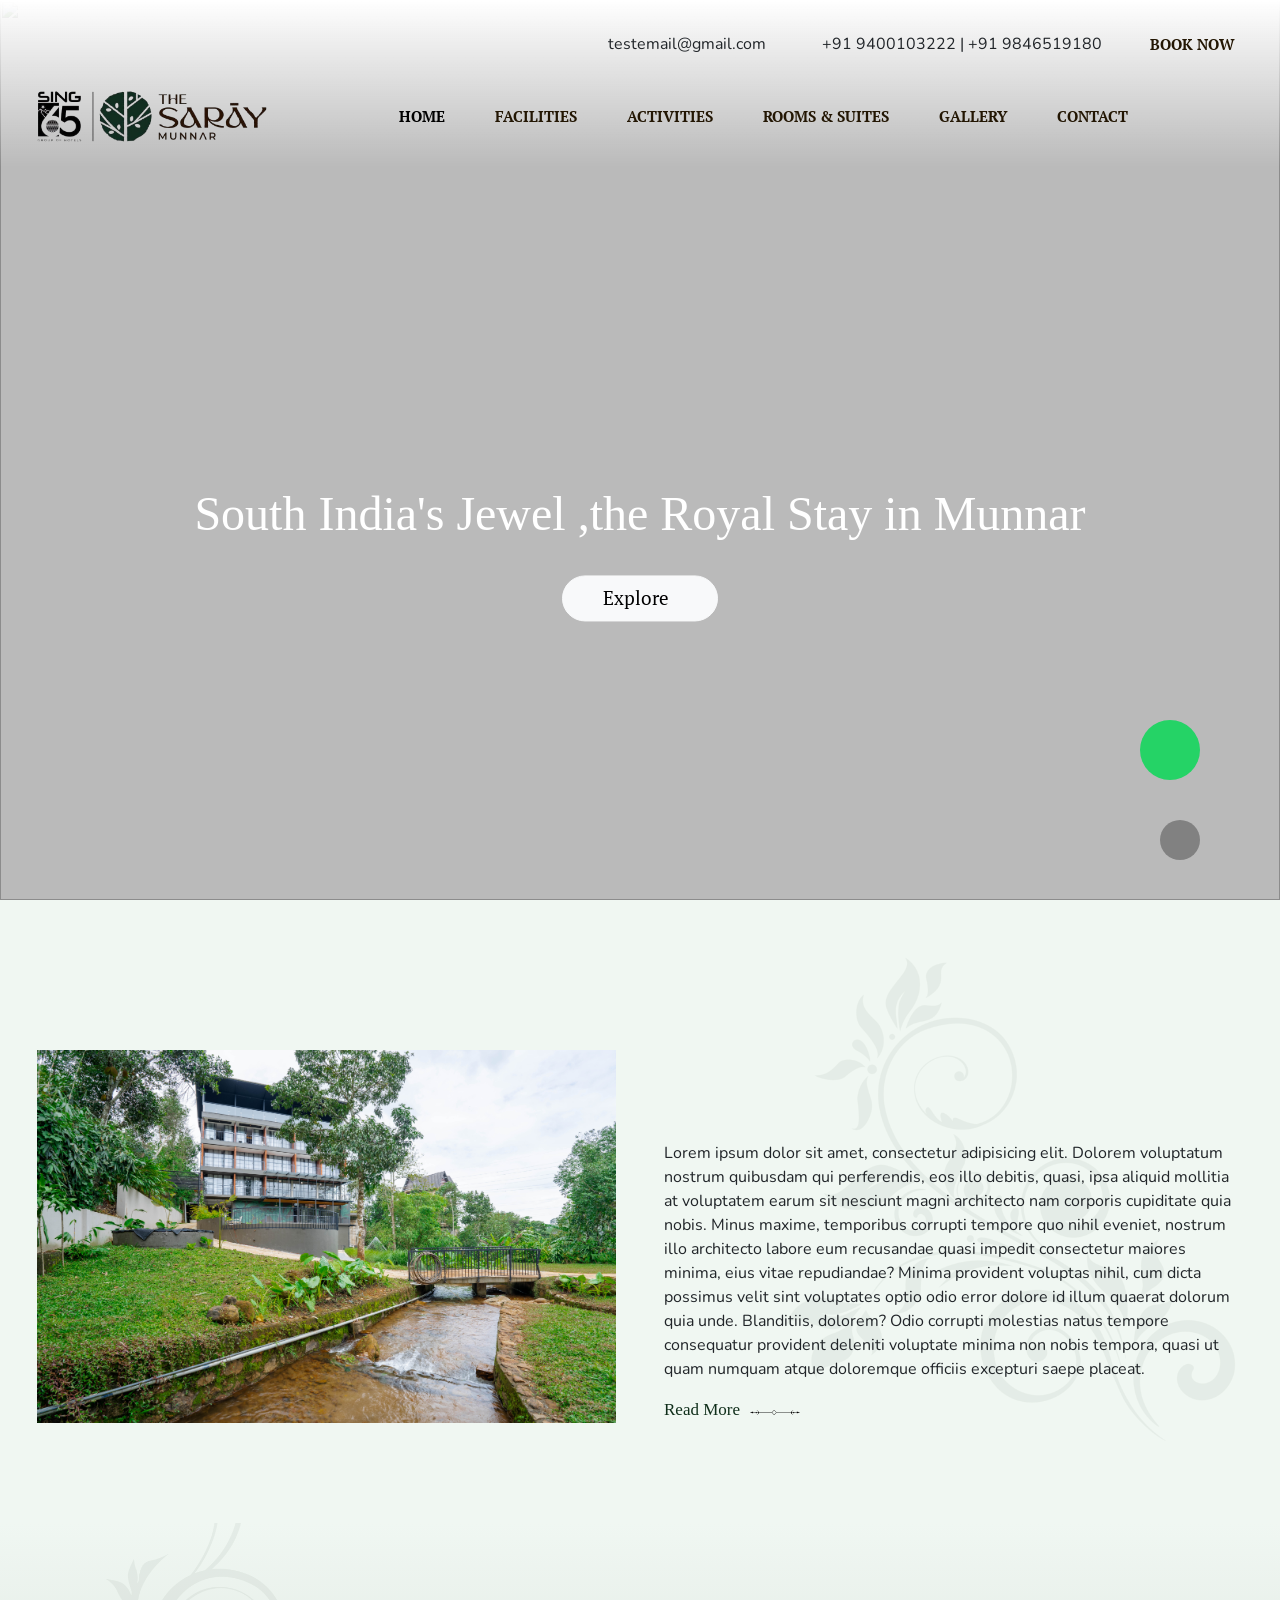
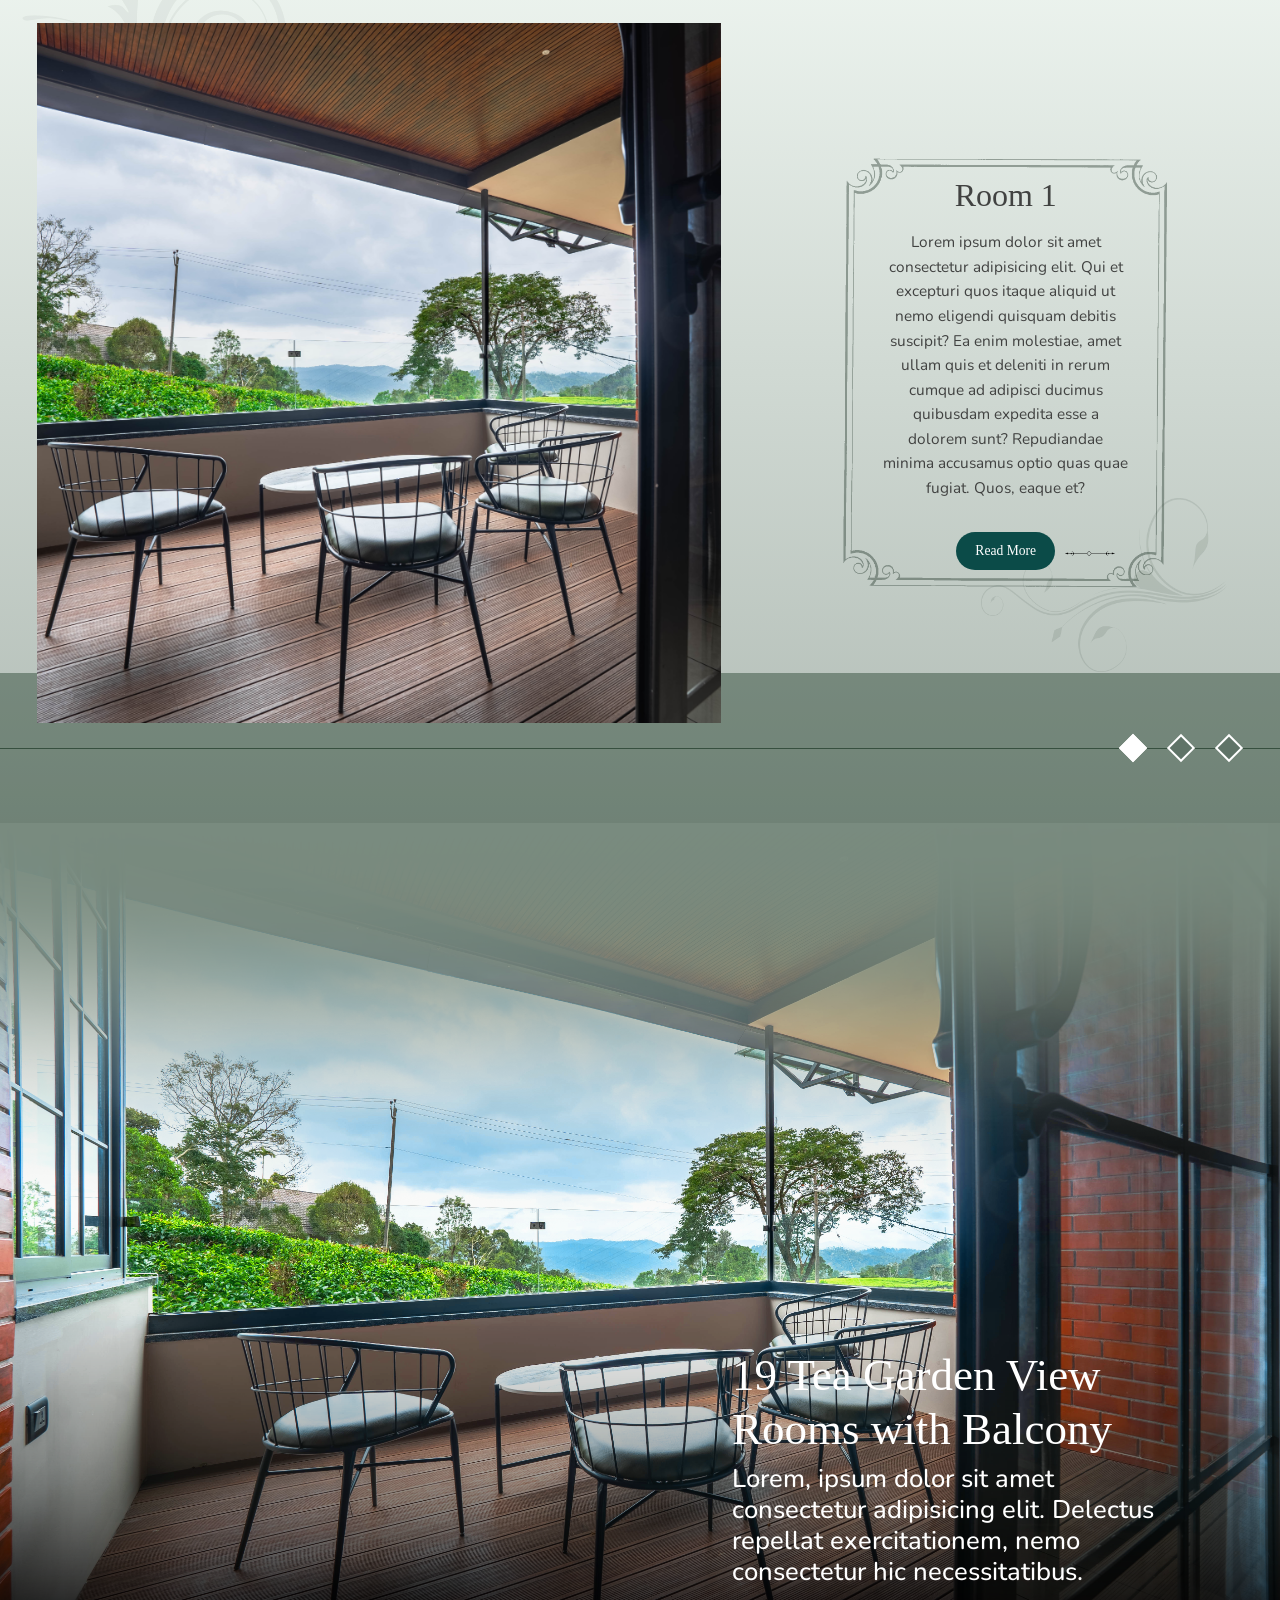
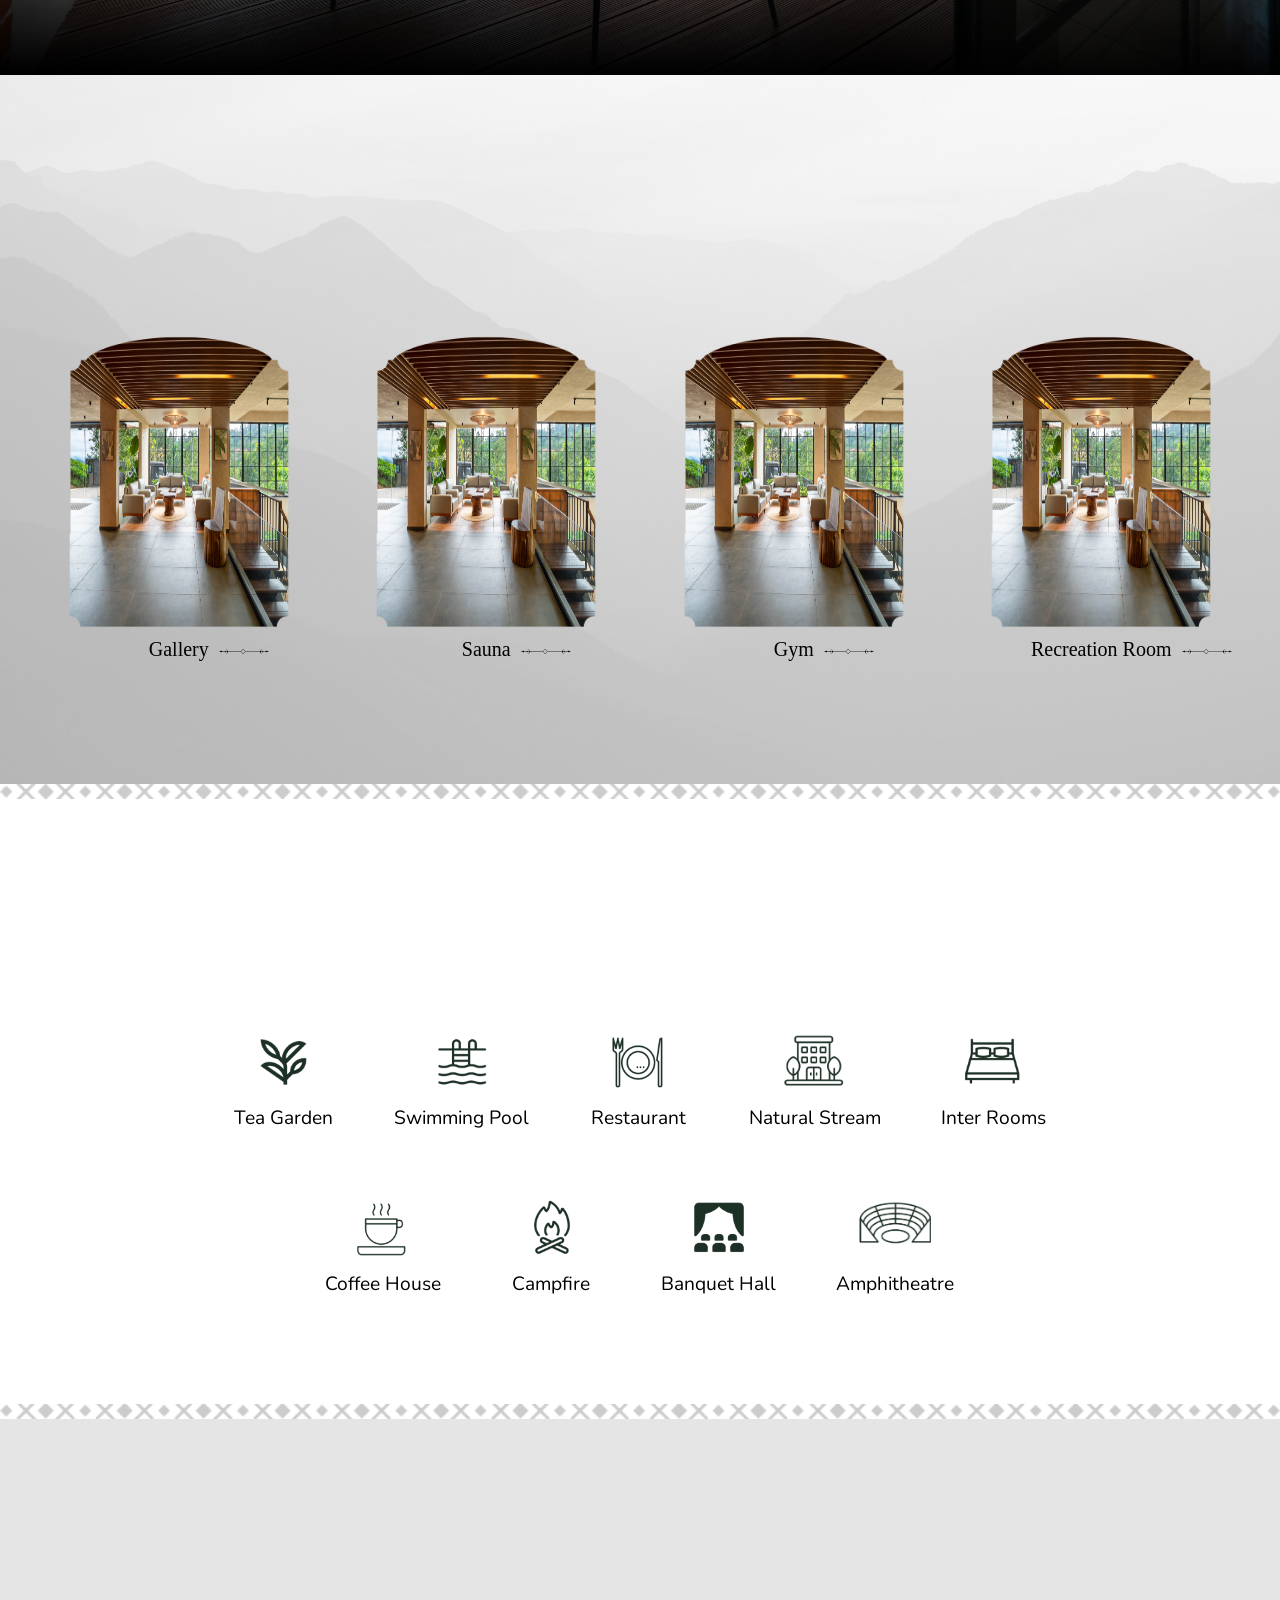
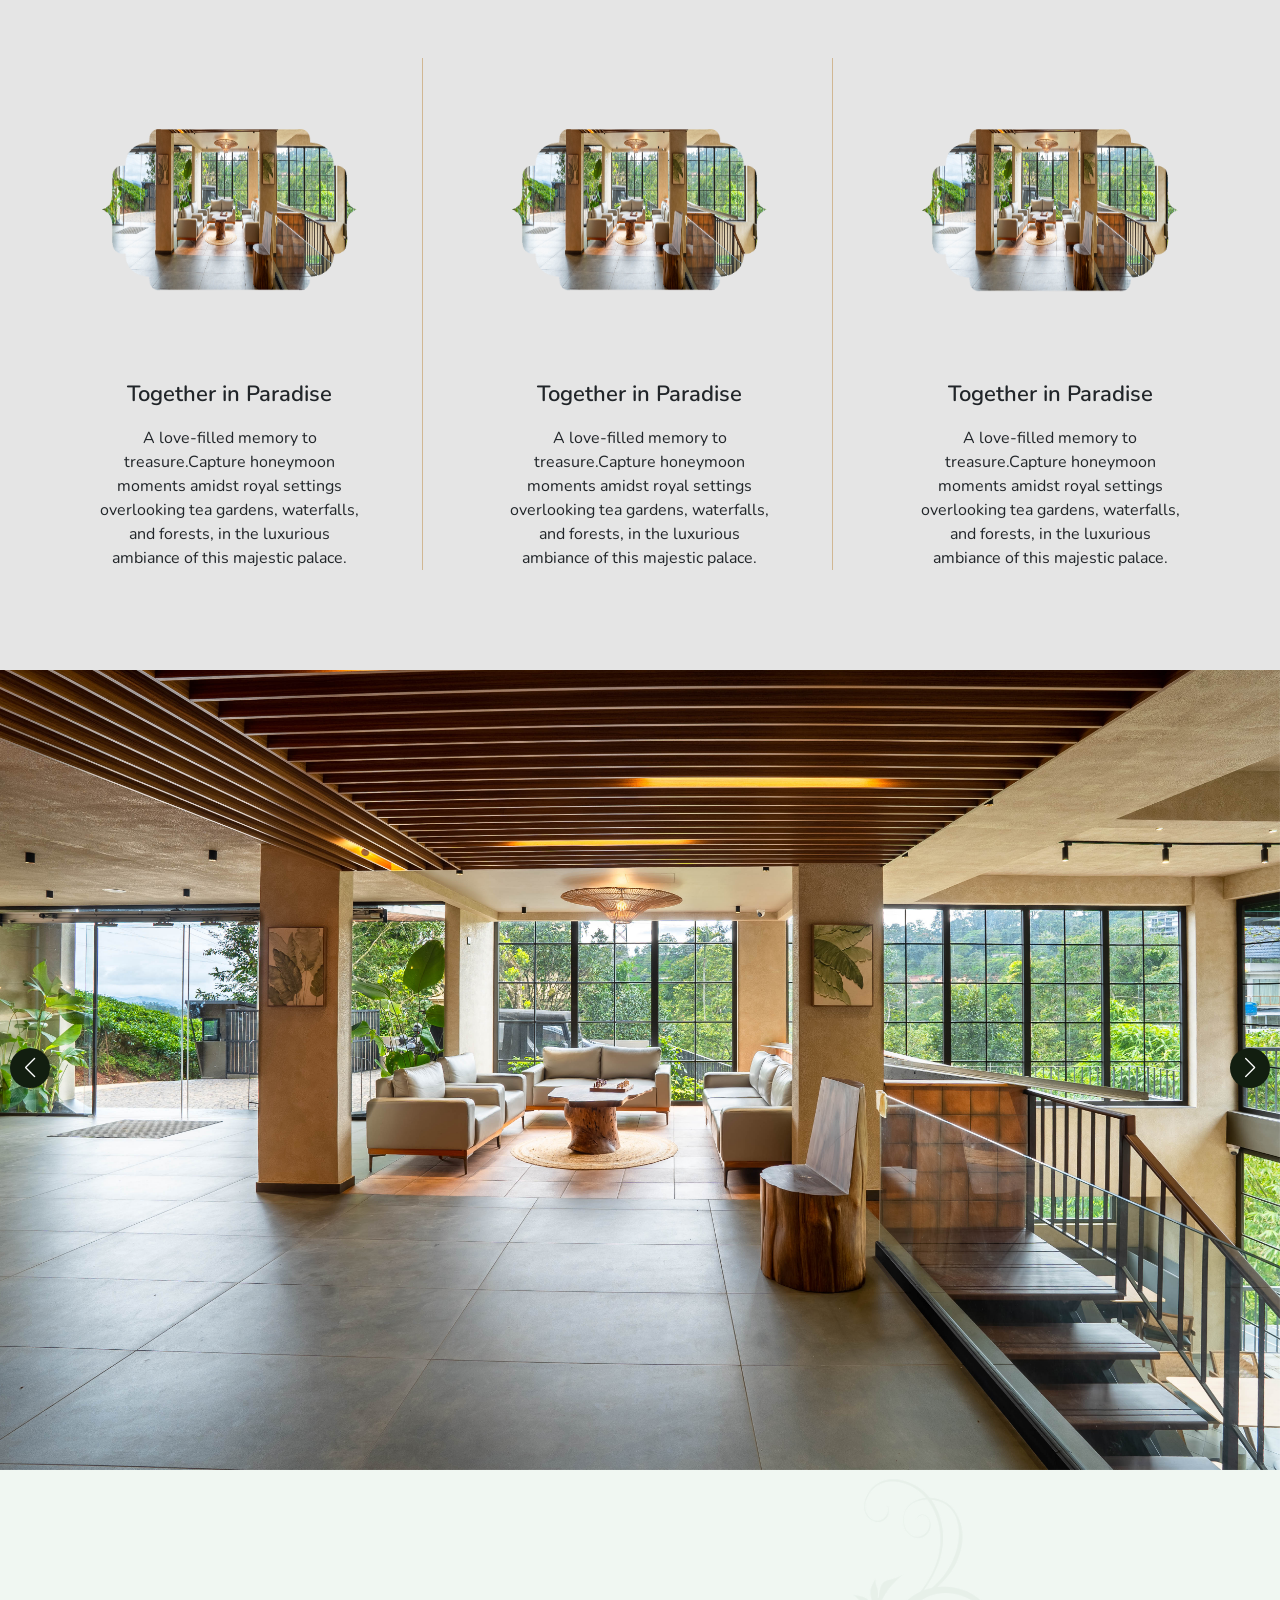
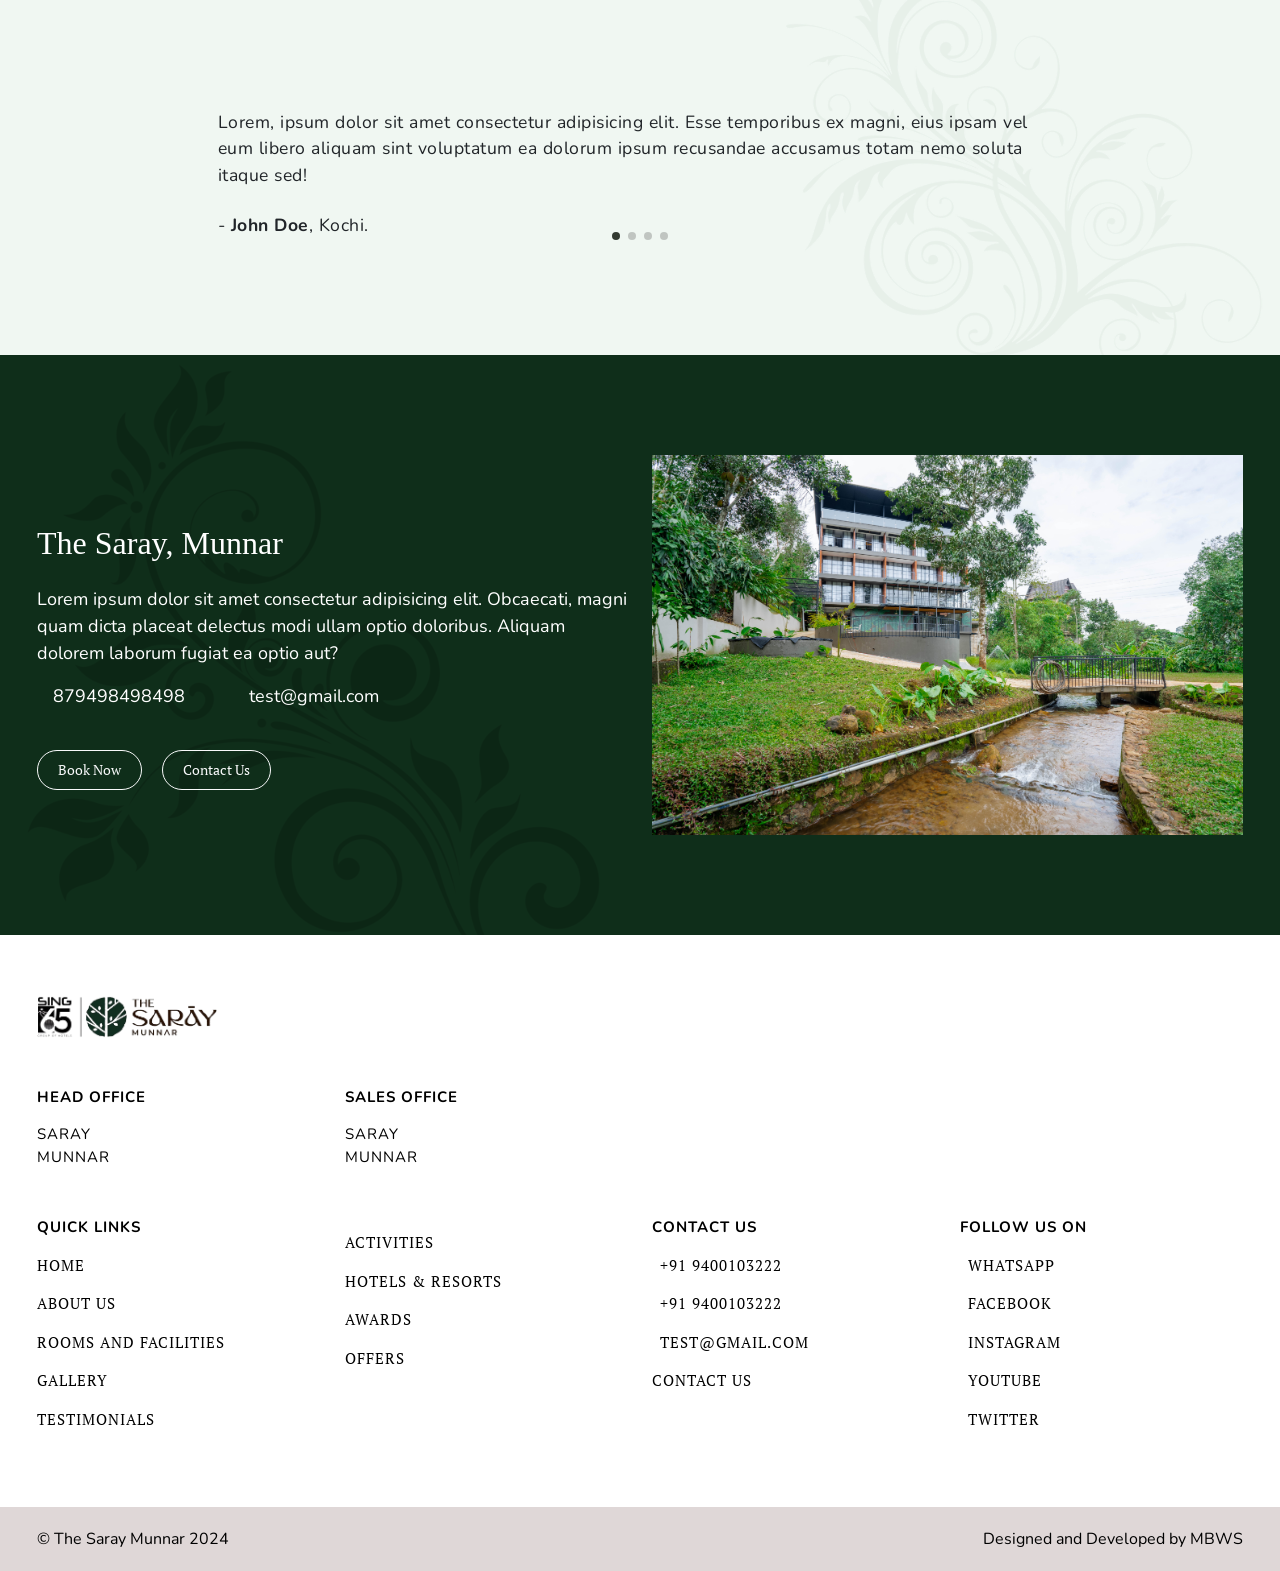
==== commit a156995d: "updates" ====
--- a/index.html
+++ b/index.html
@@ -103,7 +103,7 @@
                         </div>
                     </div>
                     <div class="col-lg-6 position-relative">
-                        <img src="./assets/images/Design.png" alt="" class="bgDesignImg img-fluid">
+                        <img src="./assets/images/design3.png" alt="" class="bgDesignImg img-fluid">
                         <h2 class="section-title mb-0">The Saray, Munnar</h2>
                         <p>Lorem ipsum dolor sit amet, consectetur adipisicing elit. Dolorem voluptatum nostrum quibusdam qui perferendis, eos illo debitis, quasi, ipsa aliquid mollitia at voluptatem earum sit nesciunt magni architecto nam corporis cupiditate quia nobis. Minus maxime, temporibus corrupti tempore quo nihil eveniet, nostrum illo architecto labore eum recusandae quasi impedit consectetur maiores minima, eius vitae repudiandae? Minima provident voluptas nihil, cum dicta possimus velit sint voluptates optio odio error dolore id illum quaerat dolorum quia unde. Blanditiis, dolorem? Odio corrupti molestias natus tempore consequatur provident deleniti voluptate minima non nobis tempora, quasi ut quam numquam atque doloremque officiis excepturi saepe placeat.</p>
                         <!-- <button class="btn btn-primary mt-4">Read more <i class="fas fa-arrow-right ms-2"></i></button> -->
@@ -129,8 +129,10 @@
                                         </div>
                                         <div class="col-lg-5">
                                             <div class="sliderContent">
+                                                <img src="./assets/images/1.png" class="frameDesign" alt="">
                                                 <h1 class="title">Room 1</h1>
                                                 <div class="desc">
+                                                    <img src="./assets/images/design4.png" class="descBgImage" alt="">
                                                     <p>Lorem ipsum dolor sit amet consectetur adipisicing elit. Qui et excepturi quos itaque aliquid ut nemo eligendi quisquam debitis suscipit? Ea enim molestiae, amet ullam quis et deleniti in rerum cumque ad adipisci ducimus quibusdam expedita esse a dolorem sunt? Repudiandae minima accusamus optio quas quae fugiat. Quos, eaque et?</p>
                                                     <a href="javascript:void(0)" class="linkDesign">Read More</a> 
                                                 </div>
@@ -147,8 +149,10 @@
                                         </div>
                                         <div class="col-lg-5">
                                             <div class="sliderContent">
+                                                <img src="./assets/images/1.png" class="frameDesign" alt="">
                                                 <h1 class="title">Room 1</h1>
                                                 <div class="desc">
+                                                    <img src="./assets/images/design4.png" class="descBgImage" alt="">
                                                     <p>Lorem ipsum dolor sit amet consectetur adipisicing elit. Qui et excepturi quos itaque aliquid ut nemo eligendi quisquam debitis suscipit? Ea enim molestiae, amet ullam quis et deleniti in rerum cumque ad adipisci ducimus quibusdam expedita esse a dolorem sunt? Repudiandae minima accusamus optio quas quae fugiat. Quos, eaque et?</p>
                                                     <a href="javascript:void(0)" class="linkDesign">Read More</a> 
                                                 </div>
@@ -165,8 +169,10 @@
                                         </div>
                                         <div class="col-lg-5">
                                             <div class="sliderContent">
+                                                <img src="./assets/images/1.png" class="frameDesign" alt="">
                                                 <h1 class="title">Room 1</h1>
                                                 <div class="desc">
+                                                    <img src="./assets/images/design4.png" class="descBgImage" alt="">
                                                     <p>Lorem ipsum dolor sit amet consectetur adipisicing elit. Qui et excepturi quos itaque aliquid ut nemo eligendi quisquam debitis suscipit? Ea enim molestiae, amet ullam quis et deleniti in rerum cumque ad adipisci ducimus quibusdam expedita esse a dolorem sunt? Repudiandae minima accusamus optio quas quae fugiat. Quos, eaque et?</p>
                                                     <a href="javascript:void(0)" class="linkDesign">Read More</a> 
                                                 </div>
@@ -196,8 +202,8 @@
                     </div>
                 </div>
             </div>
-            <div class="fadeImageWrap" data-fade-color="#708377">
-                <img src="./assets/images/DSC09330-HDR.jpg" class="img-fluid" alt="">
+            <div class="" data-fade-color="#708377">
+                <img src="./assets/images/DSC09330-HDR.png" class="img-fluid" alt="">
             </div>
         </section>
 
@@ -256,33 +262,57 @@
                 <div class="facilities">
                     <div class="facility">
                         <div class="icon">
-                            <img src="./assets/images/facility-icon.png" alt="">
-                        </div>
-                        <span class="text">Internet/Wi-Fi</span>
-                    </div>
-                    <div class="facility">
-                         <div class="icon">
-                            <img src="./assets/images/facility-icon.png" alt="">
-                        </div>
-                        <span class="text">On Premise Parking</span>
-                    </div>
-                    <div class="facility">
-                         <div class="icon">
-                            <img src="./assets/images/facility-icon.png" alt="">
-                        </div>
-                        <span class="text">24-hour front desk service</span>
-                    </div>
-                    <div class="facility">
-                         <div class="icon">
-                            <img src="./assets/images/facility-icon.png" alt="">
-                        </div>
-                        <span class="text">Breakfast</span>
-                    </div>
-                    <div class="facility">
-                         <div class="icon">
-                            <img src="./assets/images/facility-icon.png" alt="">
-                        </div>
-                        <span class="text">Room Service</span>
+                            <img src="./assets/images/facilities/tea-garden.png" alt="">
+                        </div>
+                        <div class="text">Tea Garden</div>
+                    </div>
+                    <div class="facility">
+                        <div class="icon">
+                            <img src="./assets/images/facilities/swimming-pool.png" alt="">
+                        </div>
+                        <div class="text">Swimming Pool</div>
+                    </div>
+                    <div class="facility">
+                        <div class="icon">
+                            <img src="./assets/images/facilities/restaurant.png" alt="">
+                        </div>
+                        <div class="text">Restaurant</div>
+                    </div>
+                    <div class="facility">
+                        <div class="icon">
+                            <img src="./assets/images/facilities/natural-stream.png" alt="">
+                        </div>
+                        <div class="text">Natural Stream</div>
+                    </div>
+                    <div class="facility">
+                        <div class="icon">
+                            <img src="./assets/images/facilities/inter-rooms.png" alt="">
+                        </div>
+                        <div class="text">Inter Rooms</div>
+                    </div>
+                    <div class="facility">
+                        <div class="icon">
+                            <img src="./assets/images/facilities/coffee-house.png" alt="">
+                        </div>
+                        <div class="text">Coffee House</div>
+                    </div>
+                    <div class="facility">
+                        <div class="icon">
+                            <img src="./assets/images/facilities/campfire.png" alt="">
+                        </div>
+                        <div class="text">Campfire</div>
+                    </div>
+                    <div class="facility">
+                        <div class="icon">
+                            <img src="./assets/images/facilities/banquet-hall.png" alt="">
+                        </div>
+                        <div class="text">Banquet Hall</div>
+                    </div>
+                    <div class="facility">
+                        <div class="icon">
+                            <img src="./assets/images/facilities/amphitheatre.png" alt="">
+                        </div>
+                        <div class="text">Amphitheatre</div>
                     </div>
                 </div>
             </div>
@@ -394,7 +424,7 @@
 
 
         <section class="section contact-section">
-            <img src="./assets/images/Design.png" class="img-fluid bgImage" alt="">
+            <img src="./assets/images/design3.png" class="img-fluid bgImage" alt="">
             <!-- <div class="container">
                 <div class="row align-items-center gx-5">
                     <div class="col-lg-6 mb-3 mb-lg-0">
--- a/assets/css/app.css
+++ b/assets/css/app.css
@@ -1 +1 @@
-﻿@import"https://fonts.googleapis.com/css2?family=Nunito:ital,wght@0,200..1000;1,200..1000&family=PT+Serif:ital,wght@0,400;0,700;1,400;1,700&display=swap";.slick-slider{position:relative;display:block;box-sizing:border-box;-webkit-user-select:none;-moz-user-select:none;-ms-user-select:none;user-select:none;-webkit-touch-callout:none;-khtml-user-select:none;-ms-touch-action:pan-y;touch-action:pan-y;-webkit-tap-highlight-color:rgba(0,0,0,0)}.slick-list{position:relative;display:block;overflow:hidden;margin:0;padding:0}.slick-list:focus{outline:none}.slick-list.dragging{cursor:pointer;cursor:hand}.slick-slider .slick-track,.slick-slider .slick-list{-webkit-transform:translate3d(0, 0, 0);-moz-transform:translate3d(0, 0, 0);-ms-transform:translate3d(0, 0, 0);-o-transform:translate3d(0, 0, 0);transform:translate3d(0, 0, 0)}.slick-track{position:relative;top:0;left:0;display:block;margin-left:auto;margin-right:auto}.slick-track:before,.slick-track:after{display:table;content:""}.slick-track:after{clear:both}.slick-loading .slick-track{visibility:hidden}.slick-slide{display:none;float:left;height:100%;min-height:1px}[dir=rtl] .slick-slide{float:right}.slick-slide img{display:block}.slick-slide.slick-loading img{display:none}.slick-slide.dragging img{pointer-events:none}.slick-initialized .slick-slide{display:block}.slick-loading .slick-slide{visibility:hidden}.slick-vertical .slick-slide{display:block;height:auto;border:1px solid rgba(0,0,0,0)}.slick-arrow.slick-hidden{display:none}.slick-dots{display:flex;gap:15px;justify-content:center;align-items:center;margin-top:30px}.slick-dots li{list-style-type:none}.slick-dots button{font-size:0;width:13px;height:13px;border-radius:50%;background-color:rgba(15,46,26,.5);border:none}.slick-dots .slick-active button{background-color:#0f2e1a}@font-face{font-family:swiper-icons;src:url("data:application/font-woff;charset=utf-8;base64, [base64]//wADZ2x5ZgAAAywAAADMAAAD2MHtryVoZWFkAAABbAAAADAAAAA2E2+eoWhoZWEAAAGcAAAAHwAAACQC9gDzaG10eAAAAigAAAAZAAAArgJkABFsb2NhAAAC0AAAAFoAAABaFQAUGG1heHAAAAG8AAAAHwAAACAAcABAbmFtZQAAA/gAAAE5AAACXvFdBwlwb3N0AAAFNAAAAGIAAACE5s74hXjaY2BkYGAAYpf5Hu/j+W2+MnAzMYDAzaX6QjD6/4//Bxj5GA8AuRwMYGkAPywL13jaY2BkYGA88P8Agx4j+/8fQDYfA1AEBWgDAIB2BOoAeNpjYGRgYNBh4GdgYgABEMnIABJzYNADCQAACWgAsQB42mNgYfzCOIGBlYGB0YcxjYGBwR1Kf2WQZGhhYGBiYGVmgAFGBiQQkOaawtDAoMBQxXjg/wEGPcYDDA4wNUA2CCgwsAAAO4EL6gAAeNpj2M0gyAACqxgGNWBkZ2D4/wMA+xkDdgAAAHjaY2BgYGaAYBkGRgYQiAHyGMF8FgYHIM3DwMHABGQrMOgyWDLEM1T9/w8UBfEMgLzE////P/5//f/V/xv+r4eaAAeMbAxwIUYmIMHEgKYAYjUcsDAwsLKxc3BycfPw8jEQA/[base64]/uznmfPFBNODM2K7MTQ45YEAZqGP81AmGGcF3iPqOop0r1SPTaTbVkfUe4HXj97wYE+yNwWYxwWu4v1ugWHgo3S1XdZEVqWM7ET0cfnLGxWfkgR42o2PvWrDMBSFj/IHLaF0zKjRgdiVMwScNRAoWUoH78Y2icB/yIY09An6AH2Bdu/UB+yxopYshQiEvnvu0dURgDt8QeC8PDw7Fpji3fEA4z/PEJ6YOB5hKh4dj3EvXhxPqH/SKUY3rJ7srZ4FZnh1PMAtPhwP6fl2PMJMPDgeQ4rY8YT6Gzao0eAEA409DuggmTnFnOcSCiEiLMgxCiTI6Cq5DZUd3Qmp10vO0LaLTd2cjN4fOumlc7lUYbSQcZFkutRG7g6JKZKy0RmdLY680CDnEJ+UMkpFFe1RN7nxdVpXrC4aTtnaurOnYercZg2YVmLN/d/gczfEimrE/fs/bOuq29Zmn8tloORaXgZgGa78yO9/cnXm2BpaGvq25Dv9S4E9+5SIc9PqupJKhYFSSl47+Qcr1mYNAAAAeNptw0cKwkAAAMDZJA8Q7OUJvkLsPfZ6zFVERPy8qHh2YER+3i/BP83vIBLLySsoKimrqKqpa2hp6+jq6RsYGhmbmJqZSy0sraxtbO3sHRydnEMU4uR6yx7JJXveP7WrDycAAAAAAAH//wACeNpjYGRgYOABYhkgZgJCZgZNBkYGLQZtIJsFLMYAAAw3ALgAeNolizEKgDAQBCchRbC2sFER0YD6qVQiBCv/H9ezGI6Z5XBAw8CBK/m5iQQVauVbXLnOrMZv2oLdKFa8Pjuru2hJzGabmOSLzNMzvutpB3N42mNgZGBg4GKQYzBhYMxJLMlj4GBgAYow/P/PAJJhLM6sSoWKfWCAAwDAjgbRAAB42mNgYGBkAIIbCZo5IPrmUn0hGA0AO8EFTQAA");font-weight:400;font-style:normal}:root{--swiper-theme-color:#007aff}:host{position:relative;display:block;margin-left:auto;margin-right:auto;z-index:1}.swiper{margin-left:auto;margin-right:auto;position:relative;overflow:hidden;list-style:none;padding:0;z-index:1;display:block}.swiper-vertical>.swiper-wrapper{flex-direction:column}.swiper-wrapper{position:relative;width:100%;height:100%;z-index:1;display:flex;transition-property:transform;transition-timing-function:var(--swiper-wrapper-transition-timing-function, initial);box-sizing:content-box}.swiper-android .swiper-slide,.swiper-ios .swiper-slide,.swiper-wrapper{transform:translate3d(0px, 0, 0)}.swiper-horizontal{touch-action:pan-y}.swiper-vertical{touch-action:pan-x}.swiper-slide{flex-shrink:0;width:100%;height:100%;position:relative;transition-property:transform;display:block}.swiper-slide-invisible-blank{visibility:hidden}.swiper-autoheight,.swiper-autoheight .swiper-slide{height:auto}.swiper-autoheight .swiper-wrapper{align-items:flex-start;transition-property:transform,height}.swiper-backface-hidden .swiper-slide{transform:translateZ(0);-webkit-backface-visibility:hidden;backface-visibility:hidden}.swiper-3d.swiper-css-mode .swiper-wrapper{perspective:1200px}.swiper-3d .swiper-wrapper{transform-style:preserve-3d}.swiper-3d{perspective:1200px}.swiper-3d .swiper-cube-shadow,.swiper-3d .swiper-slide{transform-style:preserve-3d}.swiper-css-mode>.swiper-wrapper{overflow:auto;scrollbar-width:none;-ms-overflow-style:none}.swiper-css-mode>.swiper-wrapper::-webkit-scrollbar{display:none}.swiper-css-mode>.swiper-wrapper>.swiper-slide{scroll-snap-align:start start}.swiper-css-mode.swiper-horizontal>.swiper-wrapper{scroll-snap-type:x mandatory}.swiper-css-mode.swiper-vertical>.swiper-wrapper{scroll-snap-type:y mandatory}.swiper-css-mode.swiper-free-mode>.swiper-wrapper{scroll-snap-type:none}.swiper-css-mode.swiper-free-mode>.swiper-wrapper>.swiper-slide{scroll-snap-align:none}.swiper-css-mode.swiper-centered>.swiper-wrapper::before{content:"";flex-shrink:0;order:9999}.swiper-css-mode.swiper-centered>.swiper-wrapper>.swiper-slide{scroll-snap-align:center center;scroll-snap-stop:always}.swiper-css-mode.swiper-centered.swiper-horizontal>.swiper-wrapper>.swiper-slide:first-child{margin-inline-start:var(--swiper-centered-offset-before)}.swiper-css-mode.swiper-centered.swiper-horizontal>.swiper-wrapper::before{height:100%;min-height:1px;width:var(--swiper-centered-offset-after)}.swiper-css-mode.swiper-centered.swiper-vertical>.swiper-wrapper>.swiper-slide:first-child{margin-block-start:var(--swiper-centered-offset-before)}.swiper-css-mode.swiper-centered.swiper-vertical>.swiper-wrapper::before{width:100%;min-width:1px;height:var(--swiper-centered-offset-after)}.swiper-3d .swiper-slide-shadow,.swiper-3d .swiper-slide-shadow-bottom,.swiper-3d .swiper-slide-shadow-left,.swiper-3d .swiper-slide-shadow-right,.swiper-3d .swiper-slide-shadow-top{position:absolute;left:0;top:0;width:100%;height:100%;pointer-events:none;z-index:10}.swiper-3d .swiper-slide-shadow{background:rgba(0,0,0,.15)}.swiper-3d .swiper-slide-shadow-left{background-image:linear-gradient(to left, rgba(0, 0, 0, 0.5), rgba(0, 0, 0, 0))}.swiper-3d .swiper-slide-shadow-right{background-image:linear-gradient(to right, rgba(0, 0, 0, 0.5), rgba(0, 0, 0, 0))}.swiper-3d .swiper-slide-shadow-top{background-image:linear-gradient(to top, rgba(0, 0, 0, 0.5), rgba(0, 0, 0, 0))}.swiper-3d .swiper-slide-shadow-bottom{background-image:linear-gradient(to bottom, rgba(0, 0, 0, 0.5), rgba(0, 0, 0, 0))}.swiper-lazy-preloader{width:42px;height:42px;position:absolute;left:50%;top:50%;margin-left:-21px;margin-top:-21px;z-index:10;transform-origin:50%;box-sizing:border-box;border:4px solid var(--swiper-preloader-color, var(--swiper-theme-color));border-radius:50%;border-top-color:rgba(0,0,0,0)}.swiper-watch-progress .swiper-slide-visible .swiper-lazy-preloader,.swiper:not(.swiper-watch-progress) .swiper-lazy-preloader{animation:swiper-preloader-spin 1s infinite linear}.swiper-lazy-preloader-white{--swiper-preloader-color:#fff}.swiper-lazy-preloader-black{--swiper-preloader-color:#000}@keyframes swiper-preloader-spin{0%{transform:rotate(0deg)}100%{transform:rotate(360deg)}}.swiper-virtual .swiper-slide{-webkit-backface-visibility:hidden;transform:translateZ(0)}.swiper-virtual.swiper-css-mode .swiper-wrapper::after{content:"";position:absolute;left:0;top:0;pointer-events:none}.swiper-virtual.swiper-css-mode.swiper-horizontal .swiper-wrapper::after{height:1px;width:var(--swiper-virtual-size)}.swiper-virtual.swiper-css-mode.swiper-vertical .swiper-wrapper::after{width:1px;height:var(--swiper-virtual-size)}:root{--swiper-navigation-size:44px}.swiper-button-next,.swiper-button-prev{position:absolute;top:var(--swiper-navigation-top-offset, 50%);width:calc(var(--swiper-navigation-size)/44*27);height:var(--swiper-navigation-size);margin-top:calc(0px - var(--swiper-navigation-size)/2);z-index:10;cursor:pointer;display:flex;align-items:center;justify-content:center;color:var(--swiper-navigation-color, var(--swiper-theme-color))}.swiper-button-next.swiper-button-disabled,.swiper-button-prev.swiper-button-disabled{opacity:.35;cursor:auto;pointer-events:none}.swiper-button-next.swiper-button-hidden,.swiper-button-prev.swiper-button-hidden{opacity:0;cursor:auto;pointer-events:none}.swiper-navigation-disabled .swiper-button-next,.swiper-navigation-disabled .swiper-button-prev{display:none !important}.swiper-button-next svg,.swiper-button-prev svg{width:100%;height:100%;object-fit:contain;transform-origin:center}.swiper-rtl .swiper-button-next svg,.swiper-rtl .swiper-button-prev svg{transform:rotate(180deg)}.swiper-button-prev,.swiper-rtl .swiper-button-next{left:var(--swiper-navigation-sides-offset, 10px);right:auto}.swiper-button-next,.swiper-rtl .swiper-button-prev{right:var(--swiper-navigation-sides-offset, 10px);left:auto}.swiper-button-lock{display:none}.swiper-button-next:after,.swiper-button-prev:after{font-family:swiper-icons;font-size:var(--swiper-navigation-size);text-transform:none !important;letter-spacing:0;font-variant:initial;line-height:1}.swiper-button-prev:after,.swiper-rtl .swiper-button-next:after{content:"prev"}.swiper-button-next,.swiper-rtl .swiper-button-prev{right:var(--swiper-navigation-sides-offset, 10px);left:auto}.swiper-button-next:after,.swiper-rtl .swiper-button-prev:after{content:"next"}.swiper-pagination{position:absolute;text-align:center;transition:.3s opacity;transform:translate3d(0, 0, 0);z-index:10}.swiper-pagination.swiper-pagination-hidden{opacity:0}.swiper-pagination-disabled>.swiper-pagination,.swiper-pagination.swiper-pagination-disabled{display:none !important}.swiper-horizontal>.swiper-pagination-bullets,.swiper-pagination-bullets.swiper-pagination-horizontal,.swiper-pagination-custom,.swiper-pagination-fraction{bottom:var(--swiper-pagination-bottom, 8px);top:var(--swiper-pagination-top, auto);left:0;width:100%}.swiper-pagination-bullets-dynamic{overflow:hidden;font-size:0}.swiper-pagination-bullets-dynamic .swiper-pagination-bullet{transform:scale(0.33);position:relative}.swiper-pagination-bullets-dynamic .swiper-pagination-bullet-active{transform:scale(1)}.swiper-pagination-bullets-dynamic .swiper-pagination-bullet-active-main{transform:scale(1)}.swiper-pagination-bullets-dynamic .swiper-pagination-bullet-active-prev{transform:scale(0.66)}.swiper-pagination-bullets-dynamic .swiper-pagination-bullet-active-prev-prev{transform:scale(0.33)}.swiper-pagination-bullets-dynamic .swiper-pagination-bullet-active-next{transform:scale(0.66)}.swiper-pagination-bullets-dynamic .swiper-pagination-bullet-active-next-next{transform:scale(0.33)}.swiper-pagination-bullet{width:var(--swiper-pagination-bullet-width, var(--swiper-pagination-bullet-size, 8px));height:var(--swiper-pagination-bullet-height, var(--swiper-pagination-bullet-size, 8px));display:inline-block;border-radius:var(--swiper-pagination-bullet-border-radius, 50%);background:var(--swiper-pagination-bullet-inactive-color, #000);opacity:var(--swiper-pagination-bullet-inactive-opacity, 0.2)}button.swiper-pagination-bullet{border:none;margin:0;padding:0;box-shadow:none;-webkit-appearance:none;appearance:none}.swiper-pagination-clickable .swiper-pagination-bullet{cursor:pointer}.swiper-pagination-bullet:only-child{display:none !important}.swiper-pagination-bullet-active{opacity:var(--swiper-pagination-bullet-opacity, 1);background:var(--swiper-pagination-color, var(--swiper-theme-color))}.swiper-pagination-vertical.swiper-pagination-bullets,.swiper-vertical>.swiper-pagination-bullets{right:var(--swiper-pagination-right, 8px);left:var(--swiper-pagination-left, auto);top:50%;transform:translate3d(0px, -50%, 0)}.swiper-pagination-vertical.swiper-pagination-bullets .swiper-pagination-bullet,.swiper-vertical>.swiper-pagination-bullets .swiper-pagination-bullet{margin:var(--swiper-pagination-bullet-vertical-gap, 6px) 0;display:block}.swiper-pagination-vertical.swiper-pagination-bullets.swiper-pagination-bullets-dynamic,.swiper-vertical>.swiper-pagination-bullets.swiper-pagination-bullets-dynamic{top:50%;transform:translateY(-50%);width:8px}.swiper-pagination-vertical.swiper-pagination-bullets.swiper-pagination-bullets-dynamic .swiper-pagination-bullet,.swiper-vertical>.swiper-pagination-bullets.swiper-pagination-bullets-dynamic .swiper-pagination-bullet{display:inline-block;transition:.2s transform,.2s top}.swiper-horizontal>.swiper-pagination-bullets .swiper-pagination-bullet,.swiper-pagination-horizontal.swiper-pagination-bullets .swiper-pagination-bullet{margin:0 var(--swiper-pagination-bullet-horizontal-gap, 4px)}.swiper-horizontal>.swiper-pagination-bullets.swiper-pagination-bullets-dynamic,.swiper-pagination-horizontal.swiper-pagination-bullets.swiper-pagination-bullets-dynamic{left:50%;transform:translateX(-50%);white-space:nowrap}.swiper-horizontal>.swiper-pagination-bullets.swiper-pagination-bullets-dynamic .swiper-pagination-bullet,.swiper-pagination-horizontal.swiper-pagination-bullets.swiper-pagination-bullets-dynamic .swiper-pagination-bullet{transition:.2s transform,.2s left}.swiper-horizontal.swiper-rtl>.swiper-pagination-bullets-dynamic .swiper-pagination-bullet{transition:.2s transform,.2s right}.swiper-pagination-fraction{color:var(--swiper-pagination-fraction-color, inherit)}.swiper-pagination-progressbar{background:var(--swiper-pagination-progressbar-bg-color, rgba(0, 0, 0, 0.25));position:absolute}.swiper-pagination-progressbar .swiper-pagination-progressbar-fill{background:var(--swiper-pagination-color, var(--swiper-theme-color));position:absolute;left:0;top:0;width:100%;height:100%;transform:scale(0);transform-origin:left top}.swiper-rtl .swiper-pagination-progressbar .swiper-pagination-progressbar-fill{transform-origin:right top}.swiper-horizontal>.swiper-pagination-progressbar,.swiper-pagination-progressbar.swiper-pagination-horizontal,.swiper-pagination-progressbar.swiper-pagination-vertical.swiper-pagination-progressbar-opposite,.swiper-vertical>.swiper-pagination-progressbar.swiper-pagination-progressbar-opposite{width:100%;height:var(--swiper-pagination-progressbar-size, 4px);left:0;top:0}.swiper-horizontal>.swiper-pagination-progressbar.swiper-pagination-progressbar-opposite,.swiper-pagination-progressbar.swiper-pagination-horizontal.swiper-pagination-progressbar-opposite,.swiper-pagination-progressbar.swiper-pagination-vertical,.swiper-vertical>.swiper-pagination-progressbar{width:var(--swiper-pagination-progressbar-size, 4px);height:100%;left:0;top:0}.swiper-pagination-lock{display:none}.swiper-scrollbar{border-radius:var(--swiper-scrollbar-border-radius, 10px);position:relative;touch-action:none;background:var(--swiper-scrollbar-bg-color, rgba(0, 0, 0, 0.1))}.swiper-scrollbar-disabled>.swiper-scrollbar,.swiper-scrollbar.swiper-scrollbar-disabled{display:none !important}.swiper-horizontal>.swiper-scrollbar,.swiper-scrollbar.swiper-scrollbar-horizontal{position:absolute;left:var(--swiper-scrollbar-sides-offset, 1%);bottom:var(--swiper-scrollbar-bottom, 4px);top:var(--swiper-scrollbar-top, auto);z-index:50;height:var(--swiper-scrollbar-size, 4px);width:calc(100% - 2*var(--swiper-scrollbar-sides-offset, 1%))}.swiper-scrollbar.swiper-scrollbar-vertical,.swiper-vertical>.swiper-scrollbar{position:absolute;left:var(--swiper-scrollbar-left, auto);right:var(--swiper-scrollbar-right, 4px);top:var(--swiper-scrollbar-sides-offset, 1%);z-index:50;width:var(--swiper-scrollbar-size, 4px);height:calc(100% - 2*var(--swiper-scrollbar-sides-offset, 1%))}.swiper-scrollbar-drag{height:100%;width:100%;position:relative;background:var(--swiper-scrollbar-drag-bg-color, rgba(0, 0, 0, 0.5));border-radius:var(--swiper-scrollbar-border-radius, 10px);left:0;top:0}.swiper-scrollbar-cursor-drag{cursor:move}.swiper-scrollbar-lock{display:none}.swiper-zoom-container{width:100%;height:100%;display:flex;justify-content:center;align-items:center;text-align:center}.swiper-zoom-container>canvas,.swiper-zoom-container>img,.swiper-zoom-container>svg{max-width:100%;max-height:100%;object-fit:contain}.swiper-slide-zoomed{cursor:move;touch-action:none}.swiper .swiper-notification{position:absolute;left:0;top:0;pointer-events:none;opacity:0;z-index:-1000}.swiper-free-mode>.swiper-wrapper{transition-timing-function:ease-out;margin:0 auto}.swiper-grid>.swiper-wrapper{flex-wrap:wrap}.swiper-grid-column>.swiper-wrapper{flex-wrap:wrap;flex-direction:column}.swiper-fade.swiper-free-mode .swiper-slide{transition-timing-function:ease-out}.swiper-fade .swiper-slide{pointer-events:none;transition-property:opacity}.swiper-fade .swiper-slide .swiper-slide{pointer-events:none}.swiper-fade .swiper-slide-active{pointer-events:auto}.swiper-fade .swiper-slide-active .swiper-slide-active{pointer-events:auto}.swiper.swiper-cube{overflow:visible}.swiper-cube .swiper-slide{pointer-events:none;-webkit-backface-visibility:hidden;backface-visibility:hidden;z-index:1;visibility:hidden;transform-origin:0 0;width:100%;height:100%}.swiper-cube .swiper-slide .swiper-slide{pointer-events:none}.swiper-cube.swiper-rtl .swiper-slide{transform-origin:100% 0}.swiper-cube .swiper-slide-active,.swiper-cube .swiper-slide-active .swiper-slide-active{pointer-events:auto}.swiper-cube .swiper-slide-active,.swiper-cube .swiper-slide-next,.swiper-cube .swiper-slide-prev{pointer-events:auto;visibility:visible}.swiper-cube .swiper-cube-shadow{position:absolute;left:0;bottom:0px;width:100%;height:100%;opacity:.6;z-index:0}.swiper-cube .swiper-cube-shadow:before{content:"";background:#000;position:absolute;left:0;top:0;bottom:0;right:0;filter:blur(50px)}.swiper-cube .swiper-slide-next+.swiper-slide{pointer-events:auto;visibility:visible}.swiper-cube .swiper-slide-shadow-cube.swiper-slide-shadow-bottom,.swiper-cube .swiper-slide-shadow-cube.swiper-slide-shadow-left,.swiper-cube .swiper-slide-shadow-cube.swiper-slide-shadow-right,.swiper-cube .swiper-slide-shadow-cube.swiper-slide-shadow-top{z-index:0;-webkit-backface-visibility:hidden;backface-visibility:hidden}.swiper.swiper-flip{overflow:visible}.swiper-flip .swiper-slide{pointer-events:none;-webkit-backface-visibility:hidden;backface-visibility:hidden;z-index:1}.swiper-flip .swiper-slide .swiper-slide{pointer-events:none}.swiper-flip .swiper-slide-active,.swiper-flip .swiper-slide-active .swiper-slide-active{pointer-events:auto}.swiper-flip .swiper-slide-shadow-flip.swiper-slide-shadow-bottom,.swiper-flip .swiper-slide-shadow-flip.swiper-slide-shadow-left,.swiper-flip .swiper-slide-shadow-flip.swiper-slide-shadow-right,.swiper-flip .swiper-slide-shadow-flip.swiper-slide-shadow-top{z-index:0;-webkit-backface-visibility:hidden;backface-visibility:hidden}.swiper-creative .swiper-slide{-webkit-backface-visibility:hidden;backface-visibility:hidden;overflow:hidden;transition-property:transform,opacity,height}.swiper.swiper-cards{overflow:visible}.swiper-cards .swiper-slide{transform-origin:center bottom;-webkit-backface-visibility:hidden;backface-visibility:hidden;overflow:hidden}.daterangepicker{position:absolute;color:inherit;background-color:#fff;border-radius:4px;border:1px solid #ddd;width:278px;max-width:none;padding:0;margin-top:7px;top:100px;left:20px;z-index:3001;display:none;font-family:arial;font-size:15px;line-height:1em}.daterangepicker:before,.daterangepicker:after{position:absolute;display:inline-block;border-bottom-color:rgba(0,0,0,.2);content:""}.daterangepicker:before{top:-7px;border-right:7px solid rgba(0,0,0,0);border-left:7px solid rgba(0,0,0,0);border-bottom:7px solid #ccc}.daterangepicker:after{top:-6px;border-right:6px solid rgba(0,0,0,0);border-bottom:6px solid #fff;border-left:6px solid rgba(0,0,0,0)}.daterangepicker.opensleft:before{right:9px}.daterangepicker.opensleft:after{right:10px}.daterangepicker.openscenter:before{left:0;right:0;width:0;margin-left:auto;margin-right:auto}.daterangepicker.openscenter:after{left:0;right:0;width:0;margin-left:auto;margin-right:auto}.daterangepicker.opensright:before{left:9px}.daterangepicker.opensright:after{left:10px}.daterangepicker.drop-up{margin-top:-7px}.daterangepicker.drop-up:before{top:initial;bottom:-7px;border-bottom:initial;border-top:7px solid #ccc}.daterangepicker.drop-up:after{top:initial;bottom:-6px;border-bottom:initial;border-top:6px solid #fff}.daterangepicker.single .daterangepicker .ranges,.daterangepicker.single .drp-calendar{float:none}.daterangepicker.single .drp-selected{display:none}.daterangepicker.show-calendar .drp-calendar{display:block}.daterangepicker.show-calendar .drp-buttons{display:block}.daterangepicker.auto-apply .drp-buttons{display:none}.daterangepicker .drp-calendar{display:none;max-width:270px}.daterangepicker .drp-calendar.left{padding:8px 0 8px 8px}.daterangepicker .drp-calendar.right{padding:8px}.daterangepicker .drp-calendar.single .calendar-table{border:none}.daterangepicker .calendar-table .next span,.daterangepicker .calendar-table .prev span{color:#fff;border:solid #000;border-width:0 2px 2px 0;border-radius:0;display:inline-block;padding:3px}.daterangepicker .calendar-table .next span{transform:rotate(-45deg);-webkit-transform:rotate(-45deg)}.daterangepicker .calendar-table .prev span{transform:rotate(135deg);-webkit-transform:rotate(135deg)}.daterangepicker .calendar-table th,.daterangepicker .calendar-table td{white-space:nowrap;text-align:center;vertical-align:middle;min-width:32px;width:32px;height:24px;line-height:24px;font-size:12px;border-radius:4px;border:1px solid rgba(0,0,0,0);white-space:nowrap;cursor:pointer}.daterangepicker .calendar-table{border:1px solid #fff;border-radius:4px;background-color:#fff}.daterangepicker .calendar-table table{width:100%;margin:0;border-spacing:0;border-collapse:collapse}.daterangepicker td.available:hover,.daterangepicker th.available:hover{background-color:#eee;border-color:rgba(0,0,0,0);color:inherit}.daterangepicker td.week,.daterangepicker th.week{font-size:80%;color:#ccc}.daterangepicker td.off,.daterangepicker td.off.in-range,.daterangepicker td.off.start-date,.daterangepicker td.off.end-date{background-color:#fff;border-color:rgba(0,0,0,0);color:#999}.daterangepicker td.in-range{background-color:rgba(51,58,49,.1);border-color:rgba(0,0,0,0);color:#000;border-radius:0}.daterangepicker td.start-date{border-radius:4px 0 0 4px}.daterangepicker td.end-date{border-radius:0 4px 4px 0}.daterangepicker td.start-date.end-date{border-radius:4px}.daterangepicker td.active,.daterangepicker td.active:hover{background-color:#333a31;border-color:rgba(0,0,0,0);color:#fff}.daterangepicker th.month{width:auto}.daterangepicker td.disabled,.daterangepicker option.disabled{color:#999;cursor:not-allowed;text-decoration:line-through}.daterangepicker select.monthselect,.daterangepicker select.yearselect{font-size:12px;padding:1px;height:auto;margin:0;cursor:default}.daterangepicker select.monthselect{margin-right:2%;width:56%}.daterangepicker select.yearselect{width:40%}.daterangepicker select.hourselect,.daterangepicker select.minuteselect,.daterangepicker select.secondselect,.daterangepicker select.ampmselect{width:50px;margin:0 auto;background:#eee;border:1px solid #eee;padding:2px;outline:0;font-size:12px}.daterangepicker .calendar-time{text-align:center;margin:4px auto 0 auto;line-height:30px;position:relative}.daterangepicker .calendar-time select.disabled{color:#ccc;cursor:not-allowed}.daterangepicker .drp-buttons{clear:both;text-align:right;padding:8px;border-top:1px solid #ddd;display:none;line-height:12px;vertical-align:middle}.daterangepicker .drp-selected{display:inline-block;font-size:12px;padding-right:8px}.daterangepicker .drp-buttons .btn{margin-left:8px;font-size:12px;font-weight:bold;padding:4px 8px}.daterangepicker.show-ranges.single.rtl .drp-calendar.left{border-right:1px solid #ddd}.daterangepicker.show-ranges.single.ltr .drp-calendar.left{border-left:1px solid #ddd}.daterangepicker.show-ranges.rtl .drp-calendar.right{border-right:1px solid #ddd}.daterangepicker.show-ranges.ltr .drp-calendar.left{border-left:1px solid #ddd}.daterangepicker .ranges{float:none;text-align:left;margin:0}.daterangepicker.show-calendar .ranges{margin-top:8px}.daterangepicker .ranges ul{list-style:none;margin:0 auto;padding:0;width:100%}.daterangepicker .ranges li{font-size:12px;padding:8px 12px;cursor:pointer}.daterangepicker .ranges li:hover{background-color:#eee}.daterangepicker .ranges li.active{background-color:#08c;color:#fff}@media(min-width: 564px){.daterangepicker{width:auto}.daterangepicker .ranges ul{width:140px}.daterangepicker.single .ranges ul{width:100%}.daterangepicker.single .drp-calendar.left{clear:none}.daterangepicker.single .ranges,.daterangepicker.single .drp-calendar{float:left}.daterangepicker{direction:ltr;text-align:left}.daterangepicker .drp-calendar.left{clear:left;margin-right:0}.daterangepicker .drp-calendar.left .calendar-table{border-right:none;border-top-right-radius:0;border-bottom-right-radius:0}.daterangepicker .drp-calendar.right{margin-left:0}.daterangepicker .drp-calendar.right .calendar-table{border-left:none;border-top-left-radius:0;border-bottom-left-radius:0}.daterangepicker .drp-calendar.left .calendar-table{padding-right:8px}.daterangepicker .ranges,.daterangepicker .drp-calendar{float:left}}@media(min-width: 730px){.daterangepicker .ranges{width:auto}.daterangepicker .ranges{float:left}.daterangepicker.rtl .ranges{float:right}.daterangepicker .drp-calendar.left{clear:none !important}}.btn{padding:8px 40px;font-weight:400;border-radius:24px;font-size:1.2rem;font-family:"PT Serif",serif}.btn-primary{background-color:#0f2e1a;border-color:#0f2e1a;color:#fff}.btn-primary:hover{background-color:#000;border-color:#000;color:#fff}.btn-secondary{background-color:#231603;border-color:#231603;color:#fff}.btn-secondary:hover{background-color:#0f2e1a;border-color:#0f2e1a;color:#fff}.btn-outline-primary{background-color:rgba(0,0,0,0);border-color:#0f2e1a;color:#0f2e1a}.btn-outline-primary:hover{background-color:#0f2e1a;border-color:#0f2e1a;color:#fff}.btn-sm{padding:8px 20px;font-size:.9rem}.noStyle{border:none;outline:none;background:none;padding:0 !important}.btn-icons{font-size:22px;font-weight:400}.btn-icons .chevron-animation{display:inline-block;animation:chevronAnimation .8s infinite alternate-reverse}.btn-icons .chevron-animation i:nth-child(2){margin-right:16px}.btn-icons.btn-icons-yellow{color:#ffb900}@keyframes chevronAnimation{0%{transform:translateX(-6px)}100%{transform:translateX(0px)}}.btn:disabled,.btn.disabled,fieldset:disabled .btn{color:#000;pointer-events:none;background-color:rgba(15,46,26,.7);border-color:rgba(15,46,26,.9);opacity:.6}[type=radio]:checked,[type=radio]:not(:checked){position:absolute;left:-9999px}[type=radio]:checked+label,[type=radio]:not(:checked)+label{position:relative;padding-left:28px;cursor:pointer;line-height:20px;display:inline-block;color:#000}[type=radio]:checked+label:before,[type=radio]:not(:checked)+label:before{content:"";position:absolute;left:0;top:0;width:20px;height:20px;border:1px solid #333a31;border-radius:100%;background:#fff}[type=radio]:checked+label:after,[type=radio]:not(:checked)+label:after{content:"";width:12px;height:12px;background:#333a31;position:absolute;top:4px;left:4px;border-radius:100%;-webkit-transition:all .2s ease;transition:all .2s ease}[type=radio]:not(:checked)+label:after{opacity:0;-webkit-transform:scale(0);transform:scale(0)}[type=radio]:checked+label:after{opacity:1;-webkit-transform:scale(1);transform:scale(1)}.customToggle{display:inline-block;position:relative;padding-left:50px;cursor:pointer;-webkit-user-select:none;-moz-user-select:none;-ms-user-select:none;user-select:none}.customToggle input{position:absolute;opacity:0;cursor:pointer;height:0;width:0}.customToggle input:checked~.checkbox__checkmark{background-color:#0f2e1a}.customToggle input:checked~.checkbox__checkmark:after{left:21px}.customToggle:hover input~.checkbox__checkmark{background-color:#94b17a}.customToggle:hover input:checked~.checkbox__checkmark{background-color:#0f2e1a}.customToggle .checkbox__checkmark{position:absolute;top:1px;left:0;height:22px;width:40px;background-color:#94b17a;transition:background-color .25s ease;border-radius:11px}.customToggle .checkbox__checkmark:after{content:"";position:absolute;left:3px;top:3px;width:16px;height:16px;display:block;background-color:#fff;border-radius:50%;transition:left .25s ease}.customToggle .checkbox__body{color:#333;line-height:1.4;font-size:16px;transition:color .25s ease}header{position:fixed;width:100%;z-index:1054;background:linear-gradient(#ffffff, rgba(255, 255, 255, 0))}@media(max-width: 991px){header{backdrop-filter:none;background:#fff}}header .showOnSticky{display:none}header.header-sticky{background-color:#fff}header.header-sticky img{max-width:150px !important}@media(max-width: 576px){header.header-sticky img{max-width:110px !important}}header.header-sticky .nav-link{font-size:13px !important}header.header-sticky .showOnSticky{display:block}@media(max-width: 991px){header.header-sticky .showOnSticky{display:none !important}}header.header-sticky .hideOnSticky{display:none !important}header .navbar{padding:20px 0;color:#fff}header .navbar-brand{display:flex;align-items:center;gap:20px}header .navbar-brand img{max-width:230px;mix-blend-mode:multiply}@media(max-width: 576px){header .navbar-brand img{max-width:110px}}header .navbar-brand .companyName{color:#fff;font-size:1.4rem}@media(max-width: 576px){header .navbar-brand .companyName{font-size:1rem}}header .nav-link{--bs-navbar-active-color: rgb(0, 0, 0);--bs-navbar-nav-link-padding-x: 25px;--bs-navbar-nav-link-padding-y: 25px;--bs-navbar-active-color: rgb(0, 0, 0);color:#231603;font-size:15px;font-weight:600;text-transform:uppercase;font-family:"PT Serif",serif}header .nav-link:hover{color:#0f2e1a;font-weight:700}header .nav-link i{color:#231603}header .navbar-toggler{outline:none !important;border:none !important;box-shadow:none !important}header .navbar-toggler i{color:#000}@media(max-width: 991px){header .navbar-collapse{position:fixed;inset:0 20% auto 0;height:100vh;background-color:#fff;z-index:99;transform:translateX(-800px);transition:all .3s ease-in-out}header .navbar-collapse.show{transform:translateX(0)}header .navbar-collapse .nav-link{padding:15px 25px;color:#000}header .navbar-collapse .nav-link.active{color:#000 !important}header .navbar-collapse .navbar-nav{margin-top:60px;position:relative}header .navbar-collapse .navbar-nav .nav-item:not(:last-child) .nav-link{border-bottom:1px solid rgba(15,46,26,.2)}header .navbar-collapse .navbar-nav .nav-mob-close{position:absolute;width:40px;height:40px;border:none;outline:none;background:#231603;right:0;transform:translateX(50%);top:-30px;border-radius:50%}header .navbar-collapse .navbar-nav .nav-mob-close i{color:#fff}}header .menuButton{text-decoration:none;font-size:1.5rem}header .menuButton span{margin-right:5px}@media(min-width: 991px){.nav-mob-close{display:none}}.navbar-overlay.show{position:fixed;inset:0;width:100%;height:100%;background-color:rgba(0,0,0,.325);z-index:98}.deskHamburgerBox{position:fixed;inset:0 0 0 auto;width:100%;height:100vh;background-color:rgba(0,0,0,.738);visibility:hidden;opacity:0;margin-left:50%;transition:all .5s ease-in-out}.deskHamburgerBox.visible{visibility:visible;opacity:1;margin:0}.deskHamburgerBox .contentBox{width:100%;height:100%;background-color:#fff;position:absolute;inset:0 0 0 auto}.deskHamburgerBox .contentBox .row{height:100%}.deskHamburgerBox .contentBox .contentBoxImage{height:100%}.deskHamburgerBox .contentBox .contentBoxImage img{height:100%;object-fit:cover}.deskHamburgerBox .contentBox .contentWrapper{text-align:center;padding:40px;position:relative;height:100%}.deskHamburgerBox .contentBox .logo{display:flex;flex-direction:column;align-items:center;justify-content:center;margin-bottom:30px}.deskHamburgerBox .contentBox .logo img{max-width:200px}.deskHamburgerBox .contentBox .logo .companyName{font-size:1.7rem;font-weight:700}.deskHamburgerBox .contentBox .title{font-size:1.4rem;font-weight:bold;color:#333a31;margin-bottom:15px}.deskHamburgerBox .contentBox .item{margin-bottom:40px}.deskHamburgerBox .contentBox p a{text-decoration:none;color:#333a31}.deskHamburgerBox .contentBox .socials{display:flex;align-items:center;justify-content:center;gap:20px}.deskHamburgerBox .contentBox .socials .item a{display:flex;width:40px;height:40px;background-color:#333a31;border-radius:50%;align-items:center;justify-content:center;text-decoration:none}.deskHamburgerBox .contentBox .socials .item a i{transition:all .3s ease-in-out;color:#fff}.deskHamburgerBox .contentBox .socials .item a:hover i{color:#fff;transform:scale(1.2)}.deskHamburgerBox .closeButton{width:40px;height:40px;display:flex;align-items:center;justify-content:center;background-color:#0f2e1a;border-radius:50%;text-decoration:none;position:absolute;right:20px;top:20px;transition:transform .3s ease-in-out}.deskHamburgerBox .closeButton:hover{transform:rotate(180deg)}.deskHamburgerBox .closeButton i{color:#fff;font-size:1.5rem}.logoWrapper{background-color:#fff;width:90px;height:90px;border-radius:50%;display:flex;align-items:center;justify-content:center;margin-bottom:10px}@media(max-width: 567px){.logoWrapper{width:70px;height:70px}}.socialLinks{display:flex;align-items:center;gap:10px}.socialLinks li{list-style:none}.socialLinks li .icon{display:inline-block;width:30px;height:30px;border-radius:50%;background:#231603;display:flex;align-items:center;justify-content:center;text-decoration:none}.socialLinks li .icon.whatsapp{background:lime}.socialLinks li .icon.instagram{background:linear-gradient(115deg, rgb(249, 206, 52), rgb(238, 42, 123), rgb(98, 40, 215))}.socialLinks li .icon.facebook{background-color:#1877f2}.socialLinks li .icon.email{background-color:#c71610}.socialLinks li .icon i{color:#fff;animation:scaleAnimation .8s alternate-reverse infinite}.mob-nav-padding{padding:15px 25px}.section{padding:100px 0}@media(max-width: 991px){.section{overflow:hidden}}@media(max-width: 567px){.section{padding:60px 0px}}.section .section-title{font-size:36px;margin-bottom:36px;position:relative;width:auto !important;padding-bottom:48px;display:inline-block !important}@media(max-width: 576px){.section .section-title{font-size:24px}}.section .section-title::after{content:"";position:absolute;background:url([data-uri]);background-size:contain;background-repeat:no-repeat;width:100%;height:100%;left:50%;transform:translateX(-50%);top:36px;opacity:.3}.section h2.section-title,.section h3.subhead{visibility:hidden;opacity:0;transform:translateY(-100px);transition:all .5s ease-in-out;color:#000;margin-bottom:24px}.section h2.section-title.visible,.section h3.subhead.visible{visibility:visible;opacity:.7;transform:translateY(0)}.section h3{transition:all .8s ease-in-out}.about-section{padding:150px 0 100px 0;background-color:#f0f7f2;z-index:-1}@media(min-width: 1300px){.about-section .g-5{--bs-gutter-x: 5rem}}.slider-section{background:linear-gradient(#f0f7f2, #b0bbb4);display:flex;align-items:center;justify-content:center;position:relative;overflow:hidden;isolation:isolate}.slider-section .bgImage{position:absolute;opacity:.5;z-index:-1;mix-blend-mode:luminosity}.slider-section .section-title{margin-bottom:100px !important}@media(min-width: 991px){.aboutSwiper .aboutSliderItem img{height:700px;object-fit:cover}}.aboutSwiper .sliderContent{position:relative;padding:50px 25px;border:1px solid #97a19b}.aboutSwiper .sliderContent::before,.aboutSwiper .sliderContent::after{content:"";position:absolute;inset:0;border:1px solid #97a19b;transform:rotate(2deg)}.aboutSwiper .sliderContent::after{transform:rotate(-2deg)}.aboutSwiper .sliderContent .title{font-size:30px;text-align:center;margin-bottom:18px;color:#414241}@media(max-width: 576px){.aboutSwiper .sliderContent .title{font-size:24px}}.aboutSwiper .sliderContent .desc{text-align:center;font-size:16px;color:#414241}.swiperPaginationWrapper{position:absolute;background-color:rgba(15,46,26,.4);line-height:0;height:150px;width:100%;z-index:-1;bottom:0 !important;display:flex;align-items:center;justify-content:end}.swiperPaginationWrapper::before{content:"";position:absolute;height:1px;width:100%;background-color:rgba(15,46,26,.6)}.my-swiper-pagination{position:static !important;display:flex;justify-content:end;gap:20px}.my-swiper-pagination .swiper-pagination-bullet{width:20px;height:20px;border-radius:0;transform:rotate(45deg);border:2px solid #fff;background-color:#5f7367;opacity:1}.my-swiper-pagination .swiper-pagination-bullet-active{background-color:#fff !important}.rooms-section,.testimonialSection{background-color:#f0f7f2}.testimonialSection{position:relative;overflow:hidden;isolation:isolate}.testimonialSection .bgImage{position:absolute;opacity:.05;z-index:-1;mix-blend-mode:hard-light;top:0;right:0;width:40%}.contact-section{background-color:#0f2e1a;background-size:cover;background-repeat:no-repeat;position:relative;overflow:hidden;isolation:isolate}.contact-section .bgImage{position:absolute;opacity:.3;z-index:-1;mix-blend-mode:hard-light;width:50%;top:0}.photos-slider-section{padding:0}.book-now-section{background-color:#708377;padding:160px 0 0;isolation:isolate;position:relative;overflow:hidden}.book-now-section h2,.book-now-section h3{color:#fff !important}.book-now-section h3{font-size:1.6em}.book-now-section .bgImage{position:absolute;opacity:.3;z-index:-1;mix-blend-mode:luminosity;top:0}.book-now-section::after{content:"";position:absolute;width:100%;height:100%;inset:0;background:linear-gradient(transparent, rgba(0, 0, 0, 0.7215686275))}.roomWrapper{border-radius:5px;transition:all .8s ease-in-out;border:1px solid rgba(15,46,26,.5)}.roomWrapper .roomPhotos img{width:100%;height:300px;object-fit:cover}.roomWrapper .content{padding:25px;border-top:none}.roomWrapper .content h3{color:#333a31;font-family:Georgia,"Times New Roman",Times,serif}.roomWrapper .content .features{display:flex;align-items:center;gap:30px;margin-top:20px}@media(max-width: 576px){.roomWrapper .content .features{flex-direction:column;gap:10px;align-items:start}}.roomWrapper .content .features .feature{display:flex;align-items:center;gap:5px;flex-wrap:wrap}.roomWrapper .content .features .feature .icon{width:30px;height:30px;background-color:rgba(0,0,0,0);border-radius:50%;display:flex;align-items:center;justify-content:center}.roomWrapper .content .features .feature .icon i{color:#231603}@media(max-width: 576px){.roomWrapper .content .features .feature .icon{width:25px;height:25px}.roomWrapper .content .features .feature .icon i{font-size:.8rem}}.roomWrapper.room1{transform:translateX(-1000px)}.roomWrapper.room2{transform:translateX(1000px)}.roomWrapper.room5{transform:translateX(-1000px)}.roomWrapper.visible{transform:translateX(0)}.facilities{margin-top:80px;display:flex;justify-content:center;gap:60px;flex-wrap:wrap}.facilities .facility{display:flex;align-items:center;gap:10px;justify-content:start}@media(max-width: 576px){.facilities .facility{gap:10px;width:calc(50% - 50px);flex-direction:column}}.facilities .facility .icon img{width:60px}.facilities .facility .icon i{font-size:1.5rem;color:#fff;animation:scaleAnimation .8s alternate-reverse infinite}@media(max-width: 576px){.facilities .facility .icon i{font-size:1.8rem}}.facilities .facility .text{display:inline-block;font-size:1.2rem;text-align:center;color:#000}@media(max-width: 576px){.facilities .facility .text{font-size:1rem}}.testimorialWrapper{margin:80px auto 0}.testimorialWrapper .testimonialSlideWrap{max-width:70%;margin:0 auto}.testimorialWrapper .quoteIcon{font-size:2rem;color:#333a31}.testimorialWrapper .testimonialContent,.testimorialWrapper .personName{font-size:1.1rem;letter-spacing:.5px}@media(max-width: 576px){.testimorialWrapper .testimonialContent,.testimorialWrapper .personName{font-size:.9rem}}.testimorialWrapper .personName span:first-child{font-weight:700}.contactSection{padding:0}@media(min-width: 576px)and (max-width: 991px){.contactSection .position-relative{position:static !important;display:flex;gap:0}.contactSection .position-relative .contactSectionImage{width:50%}.contactSection .position-relative .contactSectionImage img{width:100%;max-width:100%;height:100%;object-fit:cover}.contactSection .position-relative .contactSectionContent{position:static;transform:none;width:50%}}.contactSectionImage img{width:100%;max-height:500px;max-width:60%;object-fit:cover}@media(max-width: 576px){.contactSectionImage{display:none}}.contactSectionContent{position:absolute;top:50%;left:60%;transform:translate(-40%, -50%);background-color:#cbf1c4;padding:50px;text-align:center;max-width:500px}.contactSectionContent h2{font-size:2.5rem;max-width:70%;margin:0 auto;margin-bottom:35px}@media(max-width: 576px){.contactSectionContent{position:static;transform:none;width:100% !important;max-width:100% !important}.contactSectionContent h2{font-size:2.1rem}}.sub-title-2{font-size:2rem;margin-bottom:24px;margin-top:24px}@media(max-width: 576px){.sub-title-2{font-size:1.4rem}}.facilities-section{background-color:#fff;padding:120px 0;position:relative;overflow:hidden;isolation:isolate}.facilities-section .bgImage{position:absolute;opacity:.4;z-index:-1;mix-blend-mode:luminosity;top:0}.facilities-section h2,.facilities-section h3{color:#000 !important}@keyframes scaleAnimation{0%{transform:scale(1)}100%{transform:scale(1.1)}}.aboutImagesWrap{position:relative}.aboutImagesWrap img{max-height:300px;position:relative;border:4px solid #fff}@media(max-width: 1400px){.aboutImagesWrap img{max-height:250px}}@media(max-width: 1100px){.aboutImagesWrap img{max-height:180px}}.aboutImagesWrap img:nth-child(2){top:-140px;left:30%}.details-section{background-color:#e5e5e5}.details-section .detailItem{padding:0 60px;border-right:1px solid #d1b793}.details-section .detailItem img{-webkit-mask-image:url(../images/savorshape.png);-webkit-mask-repeat:no-repeat;-webkit-mask-position:center;-webkit-mask-size:contain;mask-image:url(../images/savorshape.png);mask-repeat:no-repeat;mask-position:center;mask-size:contain;-webkit-mask-repeat:no-repeat;min-height:300px}.details-section .detailItem .title{font-size:22px;margin-top:20px;margin-bottom:15px;text-align:center;font-weight:600}.details-section .detailItem .desc{text-align:center}.position-relative{isolation:isolate}.bgDesignImg{position:absolute;opacity:.05;width:80%;right:0;top:-100px;z-index:-1}.sliderBgDesign{width:50%;left:0}.hero-banner{position:relative;width:100%;height:100vh;overflow:hidden}.hero-image-slider,.bannerSlider{height:100vh;filter:grayscale(0.3)}.hero-image-slider img,.bannerSlider img{width:100%;object-fit:cover;height:100%;object-position:0 80%}.hero-image-slider .swiper-slide::before,.bannerSlider .swiper-slide::before{content:"";position:absolute;inset:0;width:100%;height:100%;background-color:rgba(0,0,0,.269);z-index:2}.hero-image-slider .swiper-slide .content,.bannerSlider .swiper-slide .content{position:absolute;left:0;top:60%;transform:translateY(-40%);z-index:3;display:flex;flex-direction:column;align-items:center;justify-content:center;gap:20px;width:100%}.hero-image-slider .swiper-slide .content>div,.bannerSlider .swiper-slide .content>div{text-align:center}.hero-image-slider .swiper-slide .content h1,.bannerSlider .swiper-slide .content h1{font-size:3rem;color:#fff;font-weight:300;transform:translateY(-120px);visibility:hidden;opacity:0;transition:all .8s ease-in-out}@media(max-width: 576px){.hero-image-slider .swiper-slide .content h1,.bannerSlider .swiper-slide .content h1{font-size:2rem}}.hero-image-slider .swiper-slide .content h1.visible,.bannerSlider .swiper-slide .content h1.visible{transform:translateY(0);visibility:visible;opacity:1}.hero-image-slider .swiper-slide .content h2,.bannerSlider .swiper-slide .content h2{color:#cad7ce;font-size:1.5rem}.subPageBanner h1{transform:translateY(-120px);visibility:hidden;opacity:0;transition:all .8s ease-in-out}.subPageBanner h1.visible{transform:translateY(0);visibility:visible;opacity:1}.availability-box{background-color:#fff;padding:30px 50px;display:flex;gap:60px;text-align:left;width:auto;max-width:950px;margin:0 auto;margin-top:40px}@media(max-width: 767px){.availability-box{flex-direction:column;width:100%;gap:20px}}.availability-box .title{color:#383838;font-size:14px;margin-bottom:8px}.availability-box .availability-date{font-size:20px;border:none;padding:0;outline:none;box-shadow:none;max-width:125px}.availability-box .people-count{width:80px;border:none;outline:none;font-size:20px}::selection{background:#0f2e1a;color:#fff}html{overflow-x:hidden}body{font-family:"Nunito",sans-serif}@media(max-width: 991px){body{overflow-x:hidden}}@media(min-width: 768px){.container,.container-sm,.container-md,.container-lg,.container-xl,.container-xxl{max-width:calc(100vw - 50px)}}@media(min-width: 1400px){.container,.container-sm,.container-md,.container-lg,.container-xl,.container-xxl{max-width:1450px}}.logo .companyName,.footer-logo .companyName{display:flex;flex-direction:column;gap:3px;align-items:center;justify-content:center;font-family:"Ruthie",cursive}.logo .companyName span:first-child,.footer-logo .companyName span:first-child{letter-spacing:1px;line-height:1;display:inline-block;margin-top:10px}.logo .companyName span:last-child,.footer-logo .companyName span:last-child{font-size:1.1rem;font-weight:500;letter-spacing:1px}a{color:#0f2e1a;font-size:17px;font-family:"PT Serif",serif}a:hover{color:#000}p a{text-decoration:none;color:inherit}@keyframes pulseButton{0%{transform:scale(1)}80%{transform:scale(1.02)}}.pulseButton{animation:pulseButton 1s infinite alternate-reverse}.text-primary-dark{color:#0f2e1a}h1{font-family:Georgia,"Times New Roman",Times,serif;font-size:60px;text-align:center}@media(max-width: 567px){h1{font-size:35px}}h2{font-weight:400;color:#333a31;font-size:45px;font-family:Georgia,"Times New Roman",Times,serif}@media(max-width: 567px){h2{font-size:30px}}.subhead{padding-left:50px;position:relative;font-size:16px;text-transform:uppercase;letter-spacing:2px;color:#343434}@media(max-width: 567px){.subhead{font-size:14px}}.subhead::before{content:"";position:absolute;background-color:#343434;top:50%;left:0;transform:translateY(-50%);width:30px;height:2px}.subhead.noBefore{padding-left:0}.subhead.noBefore::before{display:none}.mainContainer{padding:0}@media(min-width: 767px){.mainContainer{max-width:100%}}.hero-wrapper{height:calc(100vh - 102px);display:flex;flex-direction:column;gap:60px;align-items:center;justify-content:center}.hero-wrapper h1{color:#fff}.availability-box{background-color:#fff;padding:30px 50px;display:flex;gap:60px}@media(max-width: 767px){.availability-box{flex-direction:column;width:100%;gap:20px}}.availability-box .title{color:#383838;font-size:14px;margin-bottom:8px}.availability-box .availability-date{font-size:20px}.availability-box .people-count{width:80px;border:none;outline:none;font-size:20px}.room-image{position:relative;overflow:hidden;transition:all .8s ease-in-out}.room-image .room-details{position:absolute;background-color:#fff;left:0;bottom:0;padding:30px;transition:all .5s ease-in-out}@media(max-width: 768px){.room-image .room-details{position:static;display:block}}.room-image:hover .room-details{bottom:0}.room-image img{height:550px;width:100%;object-fit:cover;transition:all .8s ease-in-out}.room-image img:hover{object-position:0 80%}@media(max-width: 567px){.room-image img{height:250px}}.room-title{color:#000;margin-bottom:30px;text-transform:uppercase;letter-spacing:1px;font-size:20px;margin-bottom:0}.border-bottom-primary{border-bottom:1px solid rgba(15,46,26,.3)}.contact-us-box{background-color:#fff;padding:40px;border-radius:5px;max-width:600px}@media(max-width: 567px){.contact-us-box{padding:20px}}.contact-us-box .form-item{margin-bottom:20px}.contact-us-box label{font-weight:700;color:#0f2e1a;margin-bottom:8px}.contact-us-box .form-control{border-radius:0}.photos-slider-section .swiper-slide{height:800px}.photos-slider-section .swiper-slide img{height:100%;width:100%;object-fit:cover}.photos-slider-section .absolute-container{position:absolute;z-index:2;top:120px;left:50%;transform:translateX(-50%)}.photos-slider-section .absolute-container h2{color:#fff}@media(max-width: 567px){.photos-slider-section .absolute-container{top:60px}}.photos-slider-section .swiper-button-next,.photos-slider-section .swiper-button-prev{background-color:#121e10;color:#fff;width:40px;height:40px;display:flex;align-items:center;justify-content:center;border-radius:50%}.photos-slider-section .swiper-button-next::after,.photos-slider-section .swiper-button-prev::after{font-size:20px}.flex-100-column{display:flex;align-items:center;justify-content:center;flex-direction:column;height:100%}.fa-arrow-right{animation:arrowAnimation infinite alternate-reverse .5s}@keyframes arrowAnimation{0%{transform:translateX(0)}0%{transform:translateX(2px)}}.swiper-pagination-bullet-active{background-color:#333a31}.subPageBanner{min-height:300px;background-color:#e9ffe9;display:flex;align-items:center;justify-content:center}@media(max-width: 567px){.subPageBanner{min-height:200px}}.hero-banner .subPageSlider{height:60vh}.contactRow{--bs-gutter-x: 7rem}.form-control{border-radius:0;border-color:rgba(15,46,26,.8)}.contact-item h2{font-size:1.6rem;font-weight:700;margin-bottom:24px}.contact-item p:last-child{margin-bottom:0}.aboutImage{max-height:400px;width:100%;object-fit:cover}@media(min-width: 991px){.max80{max-width:80%;margin:auto}}.fs20{font-size:1.25rem}.input-group input{border-right:none}.input-group .input-group-text{border-left:none;border-radius:0;background-color:rgba(0,0,0,0);border-color:rgba(15,46,26,.8)}.input-group .input-group-text i{color:#333a31}.qrCodebox{margin-top:40px;width:450px;height:auto;border:1px solid #333a31;padding:20px}@media(max-width: 576px){.qrCodebox{width:100%}}.payInHandBox{background-color:rgba(15,46,26,.2);border:1px solid rgba(51,58,49,.2);padding:10px 20px;display:none;margin-top:40px}.payInHandBox p{margin:0;font-size:18px}.bookConfirm{text-align:center}.bookConfirm h1{font-size:36px;margin-bottom:10px;color:#333a31}@media(max-width: 768px){.bookConfirm h1{font-size:24px}}.bookConfirm p{font-size:28px;color:#333a31;font-family:Georgia,"Times New Roman",Times,serif}@media(max-width: 768px){.bookConfirm p{font-size:20px}}.spotlight{position:relative;cursor:pointer}.spotlight::after{content:"";font-family:"Font Awesome 6 Free";position:absolute;transform:scale(1.05);inset:0;width:100%;height:100%;background:rgba(0,0,0,.448);display:flex;align-items:center;justify-content:center;font-size:30px;color:#fff;visibility:hidden;opacity:0;transition:all .3s ease-in-out}.spotlight img{height:300px;width:100%;object-fit:cover;object-position:0 0;transition:transform .3s ease-in-out}.spotlight:hover img{transform:scale(1.05)}.spotlight:hover::after{visibility:visible;opacity:1}.gallery-categories img{height:250px;width:100%;object-fit:cover;object-position:0 0;transition:transform .3s ease-in-out}.gallery-categories .category{position:relative;cursor:pointer}.gallery-categories .category .category-title{position:absolute;top:auto;bottom:0;left:0;right:0;width:100%;padding:20px 30px;background-color:#333a31;font-family:Georgia,"Times New Roman",Times,serif;text-align:center}.gallery-categories .category .category-title h3{font-size:1.4rem;color:#fff}div[data-gallery-show]{display:none}.backButton{font-weight:700;font-size:20px;color:#333a31;display:none;margin-bottom:30px}.confirmPageBannerHeight{min-height:calc(100vh - 500px)}.f18{font-size:1.125rem}@media(max-width: 576px){.f18{font-size:1rem}}b{font-size:1.1rem;color:#333a31}.roomPrice,.roomCount{font-family:"Noto Sans",sans-serif;font-size:1.4rem;color:#333a31;margin-bottom:0;margin-left:10px}.roomPrice .off,.roomCount .off{font-size:16px;color:#fff;background:green;padding:5px;vertical-align:middle;margin-left:10px}.checkoutBox{background-color:#e2efe2;padding:40px;position:sticky;position:-webkit-sticky;top:70px}@media(max-width: 567px){.checkoutBox{padding:20px}}.checkoutBox .totalBox{background-color:#fff;padding:25px;margin-top:40px;border-top:3px solid rgba(15,46,26,.5)}.checkoutBox .priceItem{display:flex;align-items:center;justify-content:space-between}.checkoutBox .priceItem p:nth-child(2){font-size:18px}.checkoutBox .priceItem h2{font-size:30px;font-family:Arial,Helvetica,sans-serif;margin:0;color:#0f2e1a}.checkoutBox .priceItem h2:not(:first-child){font-weight:bold}.checkoutBox .priceItem.grandTotal p{font-size:20px;font-weight:700;color:#0f2e1a}.checkInDateCount{display:flex;align-items:center;gap:80px;background-color:#fff;padding:25px;margin:0 auto;border:1px solid rgba(15,46,26,.7);border-radius:5px;margin-bottom:25px}@media(max-width: 567px){.checkInDateCount{flex-direction:column;align-items:start;gap:20px}}.checkInDateCount .label{margin:0;margin-bottom:10px;font-weight:bold}.checkInDateCount .date{font-size:20px;border:none;padding:0;outline:none;box-shadow:none;max-width:125px}.count a{text-decoration:none;font-weight:700;color:#000}.count{display:flex;align-items:center;gap:0}.button-count{display:inline-block;width:30px;height:30px;background-color:rgba(0,0,0,0);border:1px solid #0f2e1a;color:#fff;font-size:24px;line-height:30px;text-align:center;outline:none;display:flex;align-items:center;justify-content:center;color:#0f2e1a}.button-count:active{background-color:#0f2e1a;color:#fff}.button-count:disabled{opacity:.5;pointer-events:none}.number-room{display:inline-block;width:46px;height:30px;font-size:24px;border:1px solid #0f2e1a;border-left:none;border-right:none;text-align:center;outline:none;box-shadow:none;user-select:none}.hidden{display:none}.addedRooms .room{background-color:#fff;padding:20px;position:relative}.addedRooms .room .removeRoom{position:absolute;right:20px;top:20px}.addedRooms .room input{max-width:70px}.addedRooms .roomName{font-size:22px;margin-bottom:20px;color:#0f2e1a;font-family:Georgia,"Times New Roman",Times,serif}.struck{text-decoration:line-through}.steps .stepContent{padding:40px 25px}@media(max-width: 567px){.steps .stepContent{padding:10px 15px}}.steps .stepContent label{font-size:18px}.steps .stepper{background-color:#e2efe2;color:#fff;display:flex;gap:30px;padding:25px 40px;cursor:pointer}@media(max-width: 567px){.steps .stepper{padding:15px 20px}}.steps .stepper p{margin:0}.steps .stepperCount{text-transform:uppercase;font-size:18px;font-weight:bold;color:gray}@media(max-width: 567px){.steps .stepperCount{font-size:16px;min-width:100px}}.steps .stepName{font-size:20px;color:#0f2e1a;text-transform:uppercase}@media(max-width: 567px){.steps .stepName{font-size:16px}}.steps .step.active{background-color:#f1ffee;padding:40px}@media(max-width: 567px){.steps .step.active{padding:10px}}.steps .step.active .stepContent{display:block}.steps .step.active .stepper{display:block;background-color:rgba(0,0,0,0);padding:0;color:#0f2e1a;cursor:default}.steps .step:not(.active) .stepName,.steps .step:not(.active) .stepperCount{color:#000}.step1 input{max-width:300px}.paymentOptions .item{background-color:#fff;border:1px solid #0f2e1a;padding:20px 25px;max-width:450px}.paymentOptions .item:not(:last-child){margin-bottom:25px}.paymentOptions .item label{text-transform:uppercase;font-size:18px}.muted{color:#3a3a3a;font-size:1rem}.fadeImage{position:relative;display:inline-block}.fadeImage img{width:100%;height:auto;-webkit-mask-image:radial-gradient(circle at 20% 30%, black 70%, transparent 100%),radial-gradient(circle at 80% 70%, black 70%, transparent 100%),linear-gradient(to right, transparent 5%, black 20%, black 80%, transparent 95%),linear-gradient(to bottom, transparent 5%, black 20%, black 80%, transparent 95%);-webkit-mask-composite:destination-in;mask-composite:intersect}.fadeImageWrap{background:var(--fade-color, #000)}.fadeImageWrap img{width:100%;display:block;opacity:.5;-webkit-mask-image:linear-gradient(to bottom, transparent 0%, black 30%, black 100%);mask-image:linear-gradient(to bottom, transparent 0%, black 30%, black 100%);-webkit-mask-repeat:no-repeat;mask-repeat:no-repeat;-webkit-mask-size:100% 100%;mask-size:100% 100%;max-height:800px;object-fit:cover}.imageTopText{position:absolute;z-index:2;width:50%;bottom:80px;left:auto;right:0;padding:0 80px}@media(max-width: 768px){.imageTopText{position:static;width:100%;padding:0}}.imgmask img{-webkit-mask-image:url(../images/tranquiltyshape.png);-webkit-mask-repeat:no-repeat;-webkit-mask-position:center;-webkit-mask-size:contain;mask-image:url(../images/tranquiltyshape.png);mask-repeat:no-repeat;mask-position:center;mask-size:contain;-webkit-mask-repeat:no-repeat;min-height:300px}.discoverItem{text-align:center}.discoverItem a{text-align:center;font-size:20px;margin-top:20px;text-decoration:none;color:#000}.discoverItem a i{font-size:15px;color:#000}.underlineDesign{width:313px;opacity:.2;margin-bottom:24px}a.linkDesign{position:relative;text-decoration:none;font-family:Georgia,"Times New Roman",Times,serif}a.linkDesign::after{content:"";background:url([data-uri]);background-size:50px;background-repeat:no-repeat;top:50%;left:calc(100% + 10px);position:absolute;width:50px;height:100%}a.linkDesign2{position:relative;text-decoration:none;font-family:Georgia,"Times New Roman",Times,serif;padding-left:60px;margin-top:15px}a.linkDesign2::after{content:"";background:url([data-uri]);background-size:50px;background-repeat:no-repeat;top:50%;left:0;position:absolute;width:50px;height:100%}a.linkDesign2::before{content:"";background:url([data-uri]);background-size:50px;background-repeat:no-repeat;top:50%;left:calc(100% + 10px);position:absolute;width:50px;height:100%}.borderLineDesign{position:absolute;bottom:0;width:100%;height:15px;object-fit:cover;opacity:.2}.borderLineDesign.top{top:0}footer{background-color:#fff}footer .footerInner{padding:60px 0 60px}footer .footer-logo img{max-width:180px}footer .footer-logo .companyName{color:#fff;align-items:start}footer .footer-logo .companyName span{text-align:center}footer ul.footer-links li,footer ul.footer-links li a{color:#000;font-size:15px;font-weight:400;text-transform:uppercase;letter-spacing:1px;text-decoration:none}footer ul.footer-links li:not(:last-child){margin-bottom:15px}footer iframe{border:0;width:100%;height:400px}footer .copyright{padding:20px 0;background-color:#dfd7d7}footer .copyright .container{display:flex;align-items:center;justify-content:space-between}footer .copyright .container p{margin:0;color:#000}@media(max-width: 576px){footer .copyright .container{flex-direction:column;gap:15px;align-items:start}}@media(max-width: 567px){footer .footerInner{padding:60px 15px 60px}}.fixedWhatsappIcon{position:fixed;inset:auto 80px 120px auto;z-index:99;background:#25d366;width:60px;height:60px;border-radius:50%;display:flex;align-items:center;justify-content:center;animation:pulse 1.5s ease-out infinite,floatY 3s ease-in-out infinite}@media(max-width: 567px){.fixedWhatsappIcon{width:50px;height:50px;inset:auto 20px 30px auto}.fixedWhatsappIcon a{font-size:25px}}.fixedWhatsappIcon a{font-size:35px;color:#fff;text-decoration:none}.fixedPhoneIcon{position:fixed;inset:auto 80px 160px auto;z-index:99;background:#0b4b48;width:60px;height:60px;border-radius:50%;display:flex;align-items:center;justify-content:center;animation-name:pulsePhone;animation-duration:1.5s;animation-timing-function:ease-out;animation-iteration-count:infinite}.fixedPhoneIcon a{font-size:25px;color:#fff;text-decoration:none}@media(max-width: 567px){.fixedPhoneIcon{width:50px;height:50px;inset:auto 20px 100px auto}.fixedPhoneIcon a{font-size:22px}}@keyframes pulse{0%{box-shadow:0 0 0 0 rgba(11,75,72,.4156862745)}80%{box-shadow:0 0 0 14px rgba(37,211,102,0)}}@keyframes pulsePhone{0%{box-shadow:0 0 0 0 rgba(37,211,102,.5)}80%{box-shadow:0 0 0 14px rgba(37,211,102,0)}}@keyframes floatY{0%,100%{transform:translateY(0)}50%{transform:translateY(-8px)}}.fixedIcons{position:fixed;inset:auto 80px 80px auto;display:flex;flex-direction:column;gap:5px;z-index:998}@media(max-width: 991px){.fixedIcons{inset:auto 20px 80px auto}}.fixedIcons .icon{width:50px;height:50px;display:flex;align-items:center;justify-content:center;position:relative}.fixedIcons .icon i{font-size:24px}.fixedIcons .icon a span{line-height:50px;right:60px;position:absolute;text-align:center;width:120px;visibility:hidden;transition-duration:.5s;z-index:1;opacity:0;font-size:18px;top:0}.fixedIcons .icon:hover a span{visibility:visible;right:55px;opacity:1}.fixedIcons .icon.call,.fixedIcons .icon.call a span{background-color:#00aae5}.fixedIcons .icon.whatsapp,.fixedIcons .icon.whatsapp a span{background-color:#25d366}.fixedIcons .icon.email,.fixedIcons .icon.email a span{background-color:#ed2b29}.fixedIcons .icon.login,.fixedIcons .icon.login a span{background-color:#f2ec1c}.fixedIcons .icon.login i,.fixedIcons .icon.login a span,.fixedIcons .icon.login a span i,.fixedIcons .icon.login a span a span{color:#000}.fixedIcons .icon i,.fixedIcons .icon a span{color:#fff}@media(min-width: 1200px){.fixedIcons .icon.login{display:none}}.backToTop{cursor:pointer}.backToTop i{font-size:2rem;color:#0f2e1a}.scrollToTop{background:#000;color:#fff;border-radius:50%;width:40px;height:40px;border:none !important;box-shadow:none !important;outline:none !important;animation:slideDownUp 2.5s ease-in-out infinite;position:fixed;inset:auto 80px 40px auto;z-index:9999}@media(max-width: 576px){.scrollToTop{inset:auto auto 40px auto}}+﻿@import"https://fonts.googleapis.com/css2?family=Nunito:ital,wght@0,200..1000;1,200..1000&family=PT+Serif:ital,wght@0,400;0,700;1,400;1,700&display=swap";.slick-slider{position:relative;display:block;box-sizing:border-box;-webkit-user-select:none;-moz-user-select:none;-ms-user-select:none;user-select:none;-webkit-touch-callout:none;-khtml-user-select:none;-ms-touch-action:pan-y;touch-action:pan-y;-webkit-tap-highlight-color:rgba(0,0,0,0)}.slick-list{position:relative;display:block;overflow:hidden;margin:0;padding:0}.slick-list:focus{outline:none}.slick-list.dragging{cursor:pointer;cursor:hand}.slick-slider .slick-track,.slick-slider .slick-list{-webkit-transform:translate3d(0, 0, 0);-moz-transform:translate3d(0, 0, 0);-ms-transform:translate3d(0, 0, 0);-o-transform:translate3d(0, 0, 0);transform:translate3d(0, 0, 0)}.slick-track{position:relative;top:0;left:0;display:block;margin-left:auto;margin-right:auto}.slick-track:before,.slick-track:after{display:table;content:""}.slick-track:after{clear:both}.slick-loading .slick-track{visibility:hidden}.slick-slide{display:none;float:left;height:100%;min-height:1px}[dir=rtl] .slick-slide{float:right}.slick-slide img{display:block}.slick-slide.slick-loading img{display:none}.slick-slide.dragging img{pointer-events:none}.slick-initialized .slick-slide{display:block}.slick-loading .slick-slide{visibility:hidden}.slick-vertical .slick-slide{display:block;height:auto;border:1px solid rgba(0,0,0,0)}.slick-arrow.slick-hidden{display:none}.slick-dots{display:flex;gap:15px;justify-content:center;align-items:center;margin-top:30px}.slick-dots li{list-style-type:none}.slick-dots button{font-size:0;width:13px;height:13px;border-radius:50%;background-color:rgba(15,46,26,.5);border:none}.slick-dots .slick-active button{background-color:#0f2e1a}@font-face{font-family:swiper-icons;src:url("data:application/font-woff;charset=utf-8;base64, [base64]//wADZ2x5ZgAAAywAAADMAAAD2MHtryVoZWFkAAABbAAAADAAAAA2E2+eoWhoZWEAAAGcAAAAHwAAACQC9gDzaG10eAAAAigAAAAZAAAArgJkABFsb2NhAAAC0AAAAFoAAABaFQAUGG1heHAAAAG8AAAAHwAAACAAcABAbmFtZQAAA/gAAAE5AAACXvFdBwlwb3N0AAAFNAAAAGIAAACE5s74hXjaY2BkYGAAYpf5Hu/j+W2+MnAzMYDAzaX6QjD6/4//Bxj5GA8AuRwMYGkAPywL13jaY2BkYGA88P8Agx4j+/8fQDYfA1AEBWgDAIB2BOoAeNpjYGRgYNBh4GdgYgABEMnIABJzYNADCQAACWgAsQB42mNgYfzCOIGBlYGB0YcxjYGBwR1Kf2WQZGhhYGBiYGVmgAFGBiQQkOaawtDAoMBQxXjg/wEGPcYDDA4wNUA2CCgwsAAAO4EL6gAAeNpj2M0gyAACqxgGNWBkZ2D4/wMA+xkDdgAAAHjaY2BgYGaAYBkGRgYQiAHyGMF8FgYHIM3DwMHABGQrMOgyWDLEM1T9/w8UBfEMgLzE////P/5//f/V/xv+r4eaAAeMbAxwIUYmIMHEgKYAYjUcsDAwsLKxc3BycfPw8jEQA/[base64]/uznmfPFBNODM2K7MTQ45YEAZqGP81AmGGcF3iPqOop0r1SPTaTbVkfUe4HXj97wYE+yNwWYxwWu4v1ugWHgo3S1XdZEVqWM7ET0cfnLGxWfkgR42o2PvWrDMBSFj/IHLaF0zKjRgdiVMwScNRAoWUoH78Y2icB/yIY09An6AH2Bdu/UB+yxopYshQiEvnvu0dURgDt8QeC8PDw7Fpji3fEA4z/PEJ6YOB5hKh4dj3EvXhxPqH/SKUY3rJ7srZ4FZnh1PMAtPhwP6fl2PMJMPDgeQ4rY8YT6Gzao0eAEA409DuggmTnFnOcSCiEiLMgxCiTI6Cq5DZUd3Qmp10vO0LaLTd2cjN4fOumlc7lUYbSQcZFkutRG7g6JKZKy0RmdLY680CDnEJ+UMkpFFe1RN7nxdVpXrC4aTtnaurOnYercZg2YVmLN/d/gczfEimrE/fs/bOuq29Zmn8tloORaXgZgGa78yO9/cnXm2BpaGvq25Dv9S4E9+5SIc9PqupJKhYFSSl47+Qcr1mYNAAAAeNptw0cKwkAAAMDZJA8Q7OUJvkLsPfZ6zFVERPy8qHh2YER+3i/BP83vIBLLySsoKimrqKqpa2hp6+jq6RsYGhmbmJqZSy0sraxtbO3sHRydnEMU4uR6yx7JJXveP7WrDycAAAAAAAH//wACeNpjYGRgYOABYhkgZgJCZgZNBkYGLQZtIJsFLMYAAAw3ALgAeNolizEKgDAQBCchRbC2sFER0YD6qVQiBCv/H9ezGI6Z5XBAw8CBK/m5iQQVauVbXLnOrMZv2oLdKFa8Pjuru2hJzGabmOSLzNMzvutpB3N42mNgZGBg4GKQYzBhYMxJLMlj4GBgAYow/P/PAJJhLM6sSoWKfWCAAwDAjgbRAAB42mNgYGBkAIIbCZo5IPrmUn0hGA0AO8EFTQAA");font-weight:400;font-style:normal}:root{--swiper-theme-color:#007aff}:host{position:relative;display:block;margin-left:auto;margin-right:auto;z-index:1}.swiper{margin-left:auto;margin-right:auto;position:relative;overflow:hidden;list-style:none;padding:0;z-index:1;display:block}.swiper-vertical>.swiper-wrapper{flex-direction:column}.swiper-wrapper{position:relative;width:100%;height:100%;z-index:1;display:flex;transition-property:transform;transition-timing-function:var(--swiper-wrapper-transition-timing-function, initial);box-sizing:content-box}.swiper-android .swiper-slide,.swiper-ios .swiper-slide,.swiper-wrapper{transform:translate3d(0px, 0, 0)}.swiper-horizontal{touch-action:pan-y}.swiper-vertical{touch-action:pan-x}.swiper-slide{flex-shrink:0;width:100%;height:100%;position:relative;transition-property:transform;display:block}.swiper-slide-invisible-blank{visibility:hidden}.swiper-autoheight,.swiper-autoheight .swiper-slide{height:auto}.swiper-autoheight .swiper-wrapper{align-items:flex-start;transition-property:transform,height}.swiper-backface-hidden .swiper-slide{transform:translateZ(0);-webkit-backface-visibility:hidden;backface-visibility:hidden}.swiper-3d.swiper-css-mode .swiper-wrapper{perspective:1200px}.swiper-3d .swiper-wrapper{transform-style:preserve-3d}.swiper-3d{perspective:1200px}.swiper-3d .swiper-cube-shadow,.swiper-3d .swiper-slide{transform-style:preserve-3d}.swiper-css-mode>.swiper-wrapper{overflow:auto;scrollbar-width:none;-ms-overflow-style:none}.swiper-css-mode>.swiper-wrapper::-webkit-scrollbar{display:none}.swiper-css-mode>.swiper-wrapper>.swiper-slide{scroll-snap-align:start start}.swiper-css-mode.swiper-horizontal>.swiper-wrapper{scroll-snap-type:x mandatory}.swiper-css-mode.swiper-vertical>.swiper-wrapper{scroll-snap-type:y mandatory}.swiper-css-mode.swiper-free-mode>.swiper-wrapper{scroll-snap-type:none}.swiper-css-mode.swiper-free-mode>.swiper-wrapper>.swiper-slide{scroll-snap-align:none}.swiper-css-mode.swiper-centered>.swiper-wrapper::before{content:"";flex-shrink:0;order:9999}.swiper-css-mode.swiper-centered>.swiper-wrapper>.swiper-slide{scroll-snap-align:center center;scroll-snap-stop:always}.swiper-css-mode.swiper-centered.swiper-horizontal>.swiper-wrapper>.swiper-slide:first-child{margin-inline-start:var(--swiper-centered-offset-before)}.swiper-css-mode.swiper-centered.swiper-horizontal>.swiper-wrapper::before{height:100%;min-height:1px;width:var(--swiper-centered-offset-after)}.swiper-css-mode.swiper-centered.swiper-vertical>.swiper-wrapper>.swiper-slide:first-child{margin-block-start:var(--swiper-centered-offset-before)}.swiper-css-mode.swiper-centered.swiper-vertical>.swiper-wrapper::before{width:100%;min-width:1px;height:var(--swiper-centered-offset-after)}.swiper-3d .swiper-slide-shadow,.swiper-3d .swiper-slide-shadow-bottom,.swiper-3d .swiper-slide-shadow-left,.swiper-3d .swiper-slide-shadow-right,.swiper-3d .swiper-slide-shadow-top{position:absolute;left:0;top:0;width:100%;height:100%;pointer-events:none;z-index:10}.swiper-3d .swiper-slide-shadow{background:rgba(0,0,0,.15)}.swiper-3d .swiper-slide-shadow-left{background-image:linear-gradient(to left, rgba(0, 0, 0, 0.5), rgba(0, 0, 0, 0))}.swiper-3d .swiper-slide-shadow-right{background-image:linear-gradient(to right, rgba(0, 0, 0, 0.5), rgba(0, 0, 0, 0))}.swiper-3d .swiper-slide-shadow-top{background-image:linear-gradient(to top, rgba(0, 0, 0, 0.5), rgba(0, 0, 0, 0))}.swiper-3d .swiper-slide-shadow-bottom{background-image:linear-gradient(to bottom, rgba(0, 0, 0, 0.5), rgba(0, 0, 0, 0))}.swiper-lazy-preloader{width:42px;height:42px;position:absolute;left:50%;top:50%;margin-left:-21px;margin-top:-21px;z-index:10;transform-origin:50%;box-sizing:border-box;border:4px solid var(--swiper-preloader-color, var(--swiper-theme-color));border-radius:50%;border-top-color:rgba(0,0,0,0)}.swiper-watch-progress .swiper-slide-visible .swiper-lazy-preloader,.swiper:not(.swiper-watch-progress) .swiper-lazy-preloader{animation:swiper-preloader-spin 1s infinite linear}.swiper-lazy-preloader-white{--swiper-preloader-color:#fff}.swiper-lazy-preloader-black{--swiper-preloader-color:#000}@keyframes swiper-preloader-spin{0%{transform:rotate(0deg)}100%{transform:rotate(360deg)}}.swiper-virtual .swiper-slide{-webkit-backface-visibility:hidden;transform:translateZ(0)}.swiper-virtual.swiper-css-mode .swiper-wrapper::after{content:"";position:absolute;left:0;top:0;pointer-events:none}.swiper-virtual.swiper-css-mode.swiper-horizontal .swiper-wrapper::after{height:1px;width:var(--swiper-virtual-size)}.swiper-virtual.swiper-css-mode.swiper-vertical .swiper-wrapper::after{width:1px;height:var(--swiper-virtual-size)}:root{--swiper-navigation-size:44px}.swiper-button-next,.swiper-button-prev{position:absolute;top:var(--swiper-navigation-top-offset, 50%);width:calc(var(--swiper-navigation-size)/44*27);height:var(--swiper-navigation-size);margin-top:calc(0px - var(--swiper-navigation-size)/2);z-index:10;cursor:pointer;display:flex;align-items:center;justify-content:center;color:var(--swiper-navigation-color, var(--swiper-theme-color))}.swiper-button-next.swiper-button-disabled,.swiper-button-prev.swiper-button-disabled{opacity:.35;cursor:auto;pointer-events:none}.swiper-button-next.swiper-button-hidden,.swiper-button-prev.swiper-button-hidden{opacity:0;cursor:auto;pointer-events:none}.swiper-navigation-disabled .swiper-button-next,.swiper-navigation-disabled .swiper-button-prev{display:none !important}.swiper-button-next svg,.swiper-button-prev svg{width:100%;height:100%;object-fit:contain;transform-origin:center}.swiper-rtl .swiper-button-next svg,.swiper-rtl .swiper-button-prev svg{transform:rotate(180deg)}.swiper-button-prev,.swiper-rtl .swiper-button-next{left:var(--swiper-navigation-sides-offset, 10px);right:auto}.swiper-button-next,.swiper-rtl .swiper-button-prev{right:var(--swiper-navigation-sides-offset, 10px);left:auto}.swiper-button-lock{display:none}.swiper-button-next:after,.swiper-button-prev:after{font-family:swiper-icons;font-size:var(--swiper-navigation-size);text-transform:none !important;letter-spacing:0;font-variant:initial;line-height:1}.swiper-button-prev:after,.swiper-rtl .swiper-button-next:after{content:"prev"}.swiper-button-next,.swiper-rtl .swiper-button-prev{right:var(--swiper-navigation-sides-offset, 10px);left:auto}.swiper-button-next:after,.swiper-rtl .swiper-button-prev:after{content:"next"}.swiper-pagination{position:absolute;text-align:center;transition:.3s opacity;transform:translate3d(0, 0, 0);z-index:10}.swiper-pagination.swiper-pagination-hidden{opacity:0}.swiper-pagination-disabled>.swiper-pagination,.swiper-pagination.swiper-pagination-disabled{display:none !important}.swiper-horizontal>.swiper-pagination-bullets,.swiper-pagination-bullets.swiper-pagination-horizontal,.swiper-pagination-custom,.swiper-pagination-fraction{bottom:var(--swiper-pagination-bottom, 8px);top:var(--swiper-pagination-top, auto);left:0;width:100%}.swiper-pagination-bullets-dynamic{overflow:hidden;font-size:0}.swiper-pagination-bullets-dynamic .swiper-pagination-bullet{transform:scale(0.33);position:relative}.swiper-pagination-bullets-dynamic .swiper-pagination-bullet-active{transform:scale(1)}.swiper-pagination-bullets-dynamic .swiper-pagination-bullet-active-main{transform:scale(1)}.swiper-pagination-bullets-dynamic .swiper-pagination-bullet-active-prev{transform:scale(0.66)}.swiper-pagination-bullets-dynamic .swiper-pagination-bullet-active-prev-prev{transform:scale(0.33)}.swiper-pagination-bullets-dynamic .swiper-pagination-bullet-active-next{transform:scale(0.66)}.swiper-pagination-bullets-dynamic .swiper-pagination-bullet-active-next-next{transform:scale(0.33)}.swiper-pagination-bullet{width:var(--swiper-pagination-bullet-width, var(--swiper-pagination-bullet-size, 8px));height:var(--swiper-pagination-bullet-height, var(--swiper-pagination-bullet-size, 8px));display:inline-block;border-radius:var(--swiper-pagination-bullet-border-radius, 50%);background:var(--swiper-pagination-bullet-inactive-color, #000);opacity:var(--swiper-pagination-bullet-inactive-opacity, 0.2)}button.swiper-pagination-bullet{border:none;margin:0;padding:0;box-shadow:none;-webkit-appearance:none;appearance:none}.swiper-pagination-clickable .swiper-pagination-bullet{cursor:pointer}.swiper-pagination-bullet:only-child{display:none !important}.swiper-pagination-bullet-active{opacity:var(--swiper-pagination-bullet-opacity, 1);background:var(--swiper-pagination-color, var(--swiper-theme-color))}.swiper-pagination-vertical.swiper-pagination-bullets,.swiper-vertical>.swiper-pagination-bullets{right:var(--swiper-pagination-right, 8px);left:var(--swiper-pagination-left, auto);top:50%;transform:translate3d(0px, -50%, 0)}.swiper-pagination-vertical.swiper-pagination-bullets .swiper-pagination-bullet,.swiper-vertical>.swiper-pagination-bullets .swiper-pagination-bullet{margin:var(--swiper-pagination-bullet-vertical-gap, 6px) 0;display:block}.swiper-pagination-vertical.swiper-pagination-bullets.swiper-pagination-bullets-dynamic,.swiper-vertical>.swiper-pagination-bullets.swiper-pagination-bullets-dynamic{top:50%;transform:translateY(-50%);width:8px}.swiper-pagination-vertical.swiper-pagination-bullets.swiper-pagination-bullets-dynamic .swiper-pagination-bullet,.swiper-vertical>.swiper-pagination-bullets.swiper-pagination-bullets-dynamic .swiper-pagination-bullet{display:inline-block;transition:.2s transform,.2s top}.swiper-horizontal>.swiper-pagination-bullets .swiper-pagination-bullet,.swiper-pagination-horizontal.swiper-pagination-bullets .swiper-pagination-bullet{margin:0 var(--swiper-pagination-bullet-horizontal-gap, 4px)}.swiper-horizontal>.swiper-pagination-bullets.swiper-pagination-bullets-dynamic,.swiper-pagination-horizontal.swiper-pagination-bullets.swiper-pagination-bullets-dynamic{left:50%;transform:translateX(-50%);white-space:nowrap}.swiper-horizontal>.swiper-pagination-bullets.swiper-pagination-bullets-dynamic .swiper-pagination-bullet,.swiper-pagination-horizontal.swiper-pagination-bullets.swiper-pagination-bullets-dynamic .swiper-pagination-bullet{transition:.2s transform,.2s left}.swiper-horizontal.swiper-rtl>.swiper-pagination-bullets-dynamic .swiper-pagination-bullet{transition:.2s transform,.2s right}.swiper-pagination-fraction{color:var(--swiper-pagination-fraction-color, inherit)}.swiper-pagination-progressbar{background:var(--swiper-pagination-progressbar-bg-color, rgba(0, 0, 0, 0.25));position:absolute}.swiper-pagination-progressbar .swiper-pagination-progressbar-fill{background:var(--swiper-pagination-color, var(--swiper-theme-color));position:absolute;left:0;top:0;width:100%;height:100%;transform:scale(0);transform-origin:left top}.swiper-rtl .swiper-pagination-progressbar .swiper-pagination-progressbar-fill{transform-origin:right top}.swiper-horizontal>.swiper-pagination-progressbar,.swiper-pagination-progressbar.swiper-pagination-horizontal,.swiper-pagination-progressbar.swiper-pagination-vertical.swiper-pagination-progressbar-opposite,.swiper-vertical>.swiper-pagination-progressbar.swiper-pagination-progressbar-opposite{width:100%;height:var(--swiper-pagination-progressbar-size, 4px);left:0;top:0}.swiper-horizontal>.swiper-pagination-progressbar.swiper-pagination-progressbar-opposite,.swiper-pagination-progressbar.swiper-pagination-horizontal.swiper-pagination-progressbar-opposite,.swiper-pagination-progressbar.swiper-pagination-vertical,.swiper-vertical>.swiper-pagination-progressbar{width:var(--swiper-pagination-progressbar-size, 4px);height:100%;left:0;top:0}.swiper-pagination-lock{display:none}.swiper-scrollbar{border-radius:var(--swiper-scrollbar-border-radius, 10px);position:relative;touch-action:none;background:var(--swiper-scrollbar-bg-color, rgba(0, 0, 0, 0.1))}.swiper-scrollbar-disabled>.swiper-scrollbar,.swiper-scrollbar.swiper-scrollbar-disabled{display:none !important}.swiper-horizontal>.swiper-scrollbar,.swiper-scrollbar.swiper-scrollbar-horizontal{position:absolute;left:var(--swiper-scrollbar-sides-offset, 1%);bottom:var(--swiper-scrollbar-bottom, 4px);top:var(--swiper-scrollbar-top, auto);z-index:50;height:var(--swiper-scrollbar-size, 4px);width:calc(100% - 2*var(--swiper-scrollbar-sides-offset, 1%))}.swiper-scrollbar.swiper-scrollbar-vertical,.swiper-vertical>.swiper-scrollbar{position:absolute;left:var(--swiper-scrollbar-left, auto);right:var(--swiper-scrollbar-right, 4px);top:var(--swiper-scrollbar-sides-offset, 1%);z-index:50;width:var(--swiper-scrollbar-size, 4px);height:calc(100% - 2*var(--swiper-scrollbar-sides-offset, 1%))}.swiper-scrollbar-drag{height:100%;width:100%;position:relative;background:var(--swiper-scrollbar-drag-bg-color, rgba(0, 0, 0, 0.5));border-radius:var(--swiper-scrollbar-border-radius, 10px);left:0;top:0}.swiper-scrollbar-cursor-drag{cursor:move}.swiper-scrollbar-lock{display:none}.swiper-zoom-container{width:100%;height:100%;display:flex;justify-content:center;align-items:center;text-align:center}.swiper-zoom-container>canvas,.swiper-zoom-container>img,.swiper-zoom-container>svg{max-width:100%;max-height:100%;object-fit:contain}.swiper-slide-zoomed{cursor:move;touch-action:none}.swiper .swiper-notification{position:absolute;left:0;top:0;pointer-events:none;opacity:0;z-index:-1000}.swiper-free-mode>.swiper-wrapper{transition-timing-function:ease-out;margin:0 auto}.swiper-grid>.swiper-wrapper{flex-wrap:wrap}.swiper-grid-column>.swiper-wrapper{flex-wrap:wrap;flex-direction:column}.swiper-fade.swiper-free-mode .swiper-slide{transition-timing-function:ease-out}.swiper-fade .swiper-slide{pointer-events:none;transition-property:opacity}.swiper-fade .swiper-slide .swiper-slide{pointer-events:none}.swiper-fade .swiper-slide-active{pointer-events:auto}.swiper-fade .swiper-slide-active .swiper-slide-active{pointer-events:auto}.swiper.swiper-cube{overflow:visible}.swiper-cube .swiper-slide{pointer-events:none;-webkit-backface-visibility:hidden;backface-visibility:hidden;z-index:1;visibility:hidden;transform-origin:0 0;width:100%;height:100%}.swiper-cube .swiper-slide .swiper-slide{pointer-events:none}.swiper-cube.swiper-rtl .swiper-slide{transform-origin:100% 0}.swiper-cube .swiper-slide-active,.swiper-cube .swiper-slide-active .swiper-slide-active{pointer-events:auto}.swiper-cube .swiper-slide-active,.swiper-cube .swiper-slide-next,.swiper-cube .swiper-slide-prev{pointer-events:auto;visibility:visible}.swiper-cube .swiper-cube-shadow{position:absolute;left:0;bottom:0px;width:100%;height:100%;opacity:.6;z-index:0}.swiper-cube .swiper-cube-shadow:before{content:"";background:#000;position:absolute;left:0;top:0;bottom:0;right:0;filter:blur(50px)}.swiper-cube .swiper-slide-next+.swiper-slide{pointer-events:auto;visibility:visible}.swiper-cube .swiper-slide-shadow-cube.swiper-slide-shadow-bottom,.swiper-cube .swiper-slide-shadow-cube.swiper-slide-shadow-left,.swiper-cube .swiper-slide-shadow-cube.swiper-slide-shadow-right,.swiper-cube .swiper-slide-shadow-cube.swiper-slide-shadow-top{z-index:0;-webkit-backface-visibility:hidden;backface-visibility:hidden}.swiper.swiper-flip{overflow:visible}.swiper-flip .swiper-slide{pointer-events:none;-webkit-backface-visibility:hidden;backface-visibility:hidden;z-index:1}.swiper-flip .swiper-slide .swiper-slide{pointer-events:none}.swiper-flip .swiper-slide-active,.swiper-flip .swiper-slide-active .swiper-slide-active{pointer-events:auto}.swiper-flip .swiper-slide-shadow-flip.swiper-slide-shadow-bottom,.swiper-flip .swiper-slide-shadow-flip.swiper-slide-shadow-left,.swiper-flip .swiper-slide-shadow-flip.swiper-slide-shadow-right,.swiper-flip .swiper-slide-shadow-flip.swiper-slide-shadow-top{z-index:0;-webkit-backface-visibility:hidden;backface-visibility:hidden}.swiper-creative .swiper-slide{-webkit-backface-visibility:hidden;backface-visibility:hidden;overflow:hidden;transition-property:transform,opacity,height}.swiper.swiper-cards{overflow:visible}.swiper-cards .swiper-slide{transform-origin:center bottom;-webkit-backface-visibility:hidden;backface-visibility:hidden;overflow:hidden}.daterangepicker{position:absolute;color:inherit;background-color:#fff;border-radius:4px;border:1px solid #ddd;width:278px;max-width:none;padding:0;margin-top:7px;top:100px;left:20px;z-index:3001;display:none;font-family:arial;font-size:15px;line-height:1em}.daterangepicker:before,.daterangepicker:after{position:absolute;display:inline-block;border-bottom-color:rgba(0,0,0,.2);content:""}.daterangepicker:before{top:-7px;border-right:7px solid rgba(0,0,0,0);border-left:7px solid rgba(0,0,0,0);border-bottom:7px solid #ccc}.daterangepicker:after{top:-6px;border-right:6px solid rgba(0,0,0,0);border-bottom:6px solid #fff;border-left:6px solid rgba(0,0,0,0)}.daterangepicker.opensleft:before{right:9px}.daterangepicker.opensleft:after{right:10px}.daterangepicker.openscenter:before{left:0;right:0;width:0;margin-left:auto;margin-right:auto}.daterangepicker.openscenter:after{left:0;right:0;width:0;margin-left:auto;margin-right:auto}.daterangepicker.opensright:before{left:9px}.daterangepicker.opensright:after{left:10px}.daterangepicker.drop-up{margin-top:-7px}.daterangepicker.drop-up:before{top:initial;bottom:-7px;border-bottom:initial;border-top:7px solid #ccc}.daterangepicker.drop-up:after{top:initial;bottom:-6px;border-bottom:initial;border-top:6px solid #fff}.daterangepicker.single .daterangepicker .ranges,.daterangepicker.single .drp-calendar{float:none}.daterangepicker.single .drp-selected{display:none}.daterangepicker.show-calendar .drp-calendar{display:block}.daterangepicker.show-calendar .drp-buttons{display:block}.daterangepicker.auto-apply .drp-buttons{display:none}.daterangepicker .drp-calendar{display:none;max-width:270px}.daterangepicker .drp-calendar.left{padding:8px 0 8px 8px}.daterangepicker .drp-calendar.right{padding:8px}.daterangepicker .drp-calendar.single .calendar-table{border:none}.daterangepicker .calendar-table .next span,.daterangepicker .calendar-table .prev span{color:#fff;border:solid #000;border-width:0 2px 2px 0;border-radius:0;display:inline-block;padding:3px}.daterangepicker .calendar-table .next span{transform:rotate(-45deg);-webkit-transform:rotate(-45deg)}.daterangepicker .calendar-table .prev span{transform:rotate(135deg);-webkit-transform:rotate(135deg)}.daterangepicker .calendar-table th,.daterangepicker .calendar-table td{white-space:nowrap;text-align:center;vertical-align:middle;min-width:32px;width:32px;height:24px;line-height:24px;font-size:12px;border-radius:4px;border:1px solid rgba(0,0,0,0);white-space:nowrap;cursor:pointer}.daterangepicker .calendar-table{border:1px solid #fff;border-radius:4px;background-color:#fff}.daterangepicker .calendar-table table{width:100%;margin:0;border-spacing:0;border-collapse:collapse}.daterangepicker td.available:hover,.daterangepicker th.available:hover{background-color:#eee;border-color:rgba(0,0,0,0);color:inherit}.daterangepicker td.week,.daterangepicker th.week{font-size:80%;color:#ccc}.daterangepicker td.off,.daterangepicker td.off.in-range,.daterangepicker td.off.start-date,.daterangepicker td.off.end-date{background-color:#fff;border-color:rgba(0,0,0,0);color:#999}.daterangepicker td.in-range{background-color:rgba(51,58,49,.1);border-color:rgba(0,0,0,0);color:#000;border-radius:0}.daterangepicker td.start-date{border-radius:4px 0 0 4px}.daterangepicker td.end-date{border-radius:0 4px 4px 0}.daterangepicker td.start-date.end-date{border-radius:4px}.daterangepicker td.active,.daterangepicker td.active:hover{background-color:#333a31;border-color:rgba(0,0,0,0);color:#fff}.daterangepicker th.month{width:auto}.daterangepicker td.disabled,.daterangepicker option.disabled{color:#999;cursor:not-allowed;text-decoration:line-through}.daterangepicker select.monthselect,.daterangepicker select.yearselect{font-size:12px;padding:1px;height:auto;margin:0;cursor:default}.daterangepicker select.monthselect{margin-right:2%;width:56%}.daterangepicker select.yearselect{width:40%}.daterangepicker select.hourselect,.daterangepicker select.minuteselect,.daterangepicker select.secondselect,.daterangepicker select.ampmselect{width:50px;margin:0 auto;background:#eee;border:1px solid #eee;padding:2px;outline:0;font-size:12px}.daterangepicker .calendar-time{text-align:center;margin:4px auto 0 auto;line-height:30px;position:relative}.daterangepicker .calendar-time select.disabled{color:#ccc;cursor:not-allowed}.daterangepicker .drp-buttons{clear:both;text-align:right;padding:8px;border-top:1px solid #ddd;display:none;line-height:12px;vertical-align:middle}.daterangepicker .drp-selected{display:inline-block;font-size:12px;padding-right:8px}.daterangepicker .drp-buttons .btn{margin-left:8px;font-size:12px;font-weight:bold;padding:4px 8px}.daterangepicker.show-ranges.single.rtl .drp-calendar.left{border-right:1px solid #ddd}.daterangepicker.show-ranges.single.ltr .drp-calendar.left{border-left:1px solid #ddd}.daterangepicker.show-ranges.rtl .drp-calendar.right{border-right:1px solid #ddd}.daterangepicker.show-ranges.ltr .drp-calendar.left{border-left:1px solid #ddd}.daterangepicker .ranges{float:none;text-align:left;margin:0}.daterangepicker.show-calendar .ranges{margin-top:8px}.daterangepicker .ranges ul{list-style:none;margin:0 auto;padding:0;width:100%}.daterangepicker .ranges li{font-size:12px;padding:8px 12px;cursor:pointer}.daterangepicker .ranges li:hover{background-color:#eee}.daterangepicker .ranges li.active{background-color:#08c;color:#fff}@media(min-width: 564px){.daterangepicker{width:auto}.daterangepicker .ranges ul{width:140px}.daterangepicker.single .ranges ul{width:100%}.daterangepicker.single .drp-calendar.left{clear:none}.daterangepicker.single .ranges,.daterangepicker.single .drp-calendar{float:left}.daterangepicker{direction:ltr;text-align:left}.daterangepicker .drp-calendar.left{clear:left;margin-right:0}.daterangepicker .drp-calendar.left .calendar-table{border-right:none;border-top-right-radius:0;border-bottom-right-radius:0}.daterangepicker .drp-calendar.right{margin-left:0}.daterangepicker .drp-calendar.right .calendar-table{border-left:none;border-top-left-radius:0;border-bottom-left-radius:0}.daterangepicker .drp-calendar.left .calendar-table{padding-right:8px}.daterangepicker .ranges,.daterangepicker .drp-calendar{float:left}}@media(min-width: 730px){.daterangepicker .ranges{width:auto}.daterangepicker .ranges{float:left}.daterangepicker.rtl .ranges{float:right}.daterangepicker .drp-calendar.left{clear:none !important}}.btn{padding:8px 40px;font-weight:400;border-radius:24px;font-size:1.2rem;font-family:"PT Serif",serif}.btn-primary{background-color:#0f2e1a;border-color:#0f2e1a;color:#fff}.btn-primary:hover{background-color:#000;border-color:#000;color:#fff}.btn-secondary{background-color:#231603;border-color:#231603;color:#fff}.btn-secondary:hover{background-color:#0f2e1a;border-color:#0f2e1a;color:#fff}.btn-outline-primary{background-color:rgba(0,0,0,0);border-color:#0f2e1a;color:#0f2e1a}.btn-outline-primary:hover{background-color:#0f2e1a;border-color:#0f2e1a;color:#fff}.btn-sm{padding:8px 20px;font-size:.9rem}.noStyle{border:none;outline:none;background:none;padding:0 !important}.btn-icons{font-size:22px;font-weight:400}.btn-icons .chevron-animation{display:inline-block;animation:chevronAnimation .8s infinite alternate-reverse}.btn-icons .chevron-animation i:nth-child(2){margin-right:16px}.btn-icons.btn-icons-yellow{color:#ffb900}@keyframes chevronAnimation{0%{transform:translateX(-6px)}100%{transform:translateX(0px)}}.btn:disabled,.btn.disabled,fieldset:disabled .btn{color:#000;pointer-events:none;background-color:rgba(15,46,26,.7);border-color:rgba(15,46,26,.9);opacity:.6}[type=radio]:checked,[type=radio]:not(:checked){position:absolute;left:-9999px}[type=radio]:checked+label,[type=radio]:not(:checked)+label{position:relative;padding-left:28px;cursor:pointer;line-height:20px;display:inline-block;color:#000}[type=radio]:checked+label:before,[type=radio]:not(:checked)+label:before{content:"";position:absolute;left:0;top:0;width:20px;height:20px;border:1px solid #333a31;border-radius:100%;background:#fff}[type=radio]:checked+label:after,[type=radio]:not(:checked)+label:after{content:"";width:12px;height:12px;background:#333a31;position:absolute;top:4px;left:4px;border-radius:100%;-webkit-transition:all .2s ease;transition:all .2s ease}[type=radio]:not(:checked)+label:after{opacity:0;-webkit-transform:scale(0);transform:scale(0)}[type=radio]:checked+label:after{opacity:1;-webkit-transform:scale(1);transform:scale(1)}.customToggle{display:inline-block;position:relative;padding-left:50px;cursor:pointer;-webkit-user-select:none;-moz-user-select:none;-ms-user-select:none;user-select:none}.customToggle input{position:absolute;opacity:0;cursor:pointer;height:0;width:0}.customToggle input:checked~.checkbox__checkmark{background-color:#0f2e1a}.customToggle input:checked~.checkbox__checkmark:after{left:21px}.customToggle:hover input~.checkbox__checkmark{background-color:#94b17a}.customToggle:hover input:checked~.checkbox__checkmark{background-color:#0f2e1a}.customToggle .checkbox__checkmark{position:absolute;top:1px;left:0;height:22px;width:40px;background-color:#94b17a;transition:background-color .25s ease;border-radius:11px}.customToggle .checkbox__checkmark:after{content:"";position:absolute;left:3px;top:3px;width:16px;height:16px;display:block;background-color:#fff;border-radius:50%;transition:left .25s ease}.customToggle .checkbox__body{color:#333;line-height:1.4;font-size:16px;transition:color .25s ease}header{position:fixed;width:100%;z-index:1054;background:linear-gradient(#ffffff, rgba(255, 255, 255, 0))}@media(max-width: 991px){header{backdrop-filter:none;background:#fff}}header .showOnSticky{display:none}header.header-sticky{background-color:#fff}header.header-sticky img{max-width:150px !important}@media(max-width: 576px){header.header-sticky img{max-width:110px !important}}header.header-sticky .nav-link{font-size:13px !important}header.header-sticky .showOnSticky{display:block}@media(max-width: 991px){header.header-sticky .showOnSticky{display:none !important}}header.header-sticky .hideOnSticky{display:none !important}header .navbar{padding:20px 0;color:#fff}header .navbar-brand{display:flex;align-items:center;gap:20px}header .navbar-brand img{max-width:230px;mix-blend-mode:multiply}@media(max-width: 576px){header .navbar-brand img{max-width:110px}}header .navbar-brand .companyName{color:#fff;font-size:1.4rem}@media(max-width: 576px){header .navbar-brand .companyName{font-size:1rem}}header .nav-link{--bs-navbar-active-color: rgb(0, 0, 0);--bs-navbar-nav-link-padding-x: 25px;--bs-navbar-nav-link-padding-y: 25px;--bs-navbar-active-color: rgb(0, 0, 0);color:#231603;font-size:15px;font-weight:600;text-transform:uppercase;font-family:"PT Serif",serif}header .nav-link:hover{color:#0f2e1a;font-weight:700}header .nav-link i{color:#231603}header .navbar-toggler{outline:none !important;border:none !important;box-shadow:none !important}header .navbar-toggler i{color:#000}@media(max-width: 991px){header .navbar-collapse{position:fixed;inset:0 20% auto 0;height:100vh;background-color:#fff;z-index:99;transform:translateX(-800px);transition:all .3s ease-in-out}header .navbar-collapse.show{transform:translateX(0)}header .navbar-collapse .nav-link{padding:15px 25px;color:#000}header .navbar-collapse .nav-link.active{color:#000 !important}header .navbar-collapse .navbar-nav{margin-top:60px;position:relative}header .navbar-collapse .navbar-nav .nav-item:not(:last-child) .nav-link{border-bottom:1px solid rgba(15,46,26,.2)}header .navbar-collapse .navbar-nav .nav-mob-close{position:absolute;width:40px;height:40px;border:none;outline:none;background:#231603;right:0;transform:translateX(50%);top:-30px;border-radius:50%}header .navbar-collapse .navbar-nav .nav-mob-close i{color:#fff}}header .menuButton{text-decoration:none;font-size:1.5rem}header .menuButton span{margin-right:5px}@media(min-width: 991px){.nav-mob-close{display:none}}.navbar-overlay.show{position:fixed;inset:0;width:100%;height:100%;background-color:rgba(0,0,0,.325);z-index:98}.deskHamburgerBox{position:fixed;inset:0 0 0 auto;width:100%;height:100vh;background-color:rgba(0,0,0,.738);visibility:hidden;opacity:0;margin-left:50%;transition:all .5s ease-in-out}.deskHamburgerBox.visible{visibility:visible;opacity:1;margin:0}.deskHamburgerBox .contentBox{width:100%;height:100%;background-color:#fff;position:absolute;inset:0 0 0 auto}.deskHamburgerBox .contentBox .row{height:100%}.deskHamburgerBox .contentBox .contentBoxImage{height:100%}.deskHamburgerBox .contentBox .contentBoxImage img{height:100%;object-fit:cover}.deskHamburgerBox .contentBox .contentWrapper{text-align:center;padding:40px;position:relative;height:100%}.deskHamburgerBox .contentBox .logo{display:flex;flex-direction:column;align-items:center;justify-content:center;margin-bottom:30px}.deskHamburgerBox .contentBox .logo img{max-width:200px}.deskHamburgerBox .contentBox .logo .companyName{font-size:1.7rem;font-weight:700}.deskHamburgerBox .contentBox .title{font-size:1.4rem;font-weight:bold;color:#333a31;margin-bottom:15px}.deskHamburgerBox .contentBox .item{margin-bottom:40px}.deskHamburgerBox .contentBox p a{text-decoration:none;color:#333a31}.deskHamburgerBox .contentBox .socials{display:flex;align-items:center;justify-content:center;gap:20px}.deskHamburgerBox .contentBox .socials .item a{display:flex;width:40px;height:40px;background-color:#333a31;border-radius:50%;align-items:center;justify-content:center;text-decoration:none}.deskHamburgerBox .contentBox .socials .item a i{transition:all .3s ease-in-out;color:#fff}.deskHamburgerBox .contentBox .socials .item a:hover i{color:#fff;transform:scale(1.2)}.deskHamburgerBox .closeButton{width:40px;height:40px;display:flex;align-items:center;justify-content:center;background-color:#0f2e1a;border-radius:50%;text-decoration:none;position:absolute;right:20px;top:20px;transition:transform .3s ease-in-out}.deskHamburgerBox .closeButton:hover{transform:rotate(180deg)}.deskHamburgerBox .closeButton i{color:#fff;font-size:1.5rem}.logoWrapper{background-color:#fff;width:90px;height:90px;border-radius:50%;display:flex;align-items:center;justify-content:center;margin-bottom:10px}@media(max-width: 567px){.logoWrapper{width:70px;height:70px}}.socialLinks{display:flex;align-items:center;gap:10px}.socialLinks li{list-style:none}.socialLinks li .icon{display:inline-block;width:30px;height:30px;border-radius:50%;background:#231603;display:flex;align-items:center;justify-content:center;text-decoration:none}.socialLinks li .icon.whatsapp{background:lime}.socialLinks li .icon.instagram{background:linear-gradient(115deg, rgb(249, 206, 52), rgb(238, 42, 123), rgb(98, 40, 215))}.socialLinks li .icon.facebook{background-color:#1877f2}.socialLinks li .icon.email{background-color:#c71610}.socialLinks li .icon i{color:#fff;animation:scaleAnimation .8s alternate-reverse infinite}.mob-nav-padding{padding:15px 25px}.section{padding:100px 0}@media(max-width: 991px){.section{overflow:hidden}}@media(max-width: 567px){.section{padding:60px 0px}}.section .section-title{font-size:36px;margin-bottom:36px;position:relative;width:auto !important;padding-bottom:48px;display:inline-block !important}@media(max-width: 576px){.section .section-title{font-size:24px}}.section .section-title::after{content:"";position:absolute;background:url([data-uri]);background-size:contain;background-repeat:no-repeat;width:100%;height:100%;left:50%;transform:translateX(-50%);top:36px;opacity:.2}.section h2.section-title,.section h3.subhead{visibility:hidden;opacity:0;transform:translateY(-100px);transition:all .5s ease-in-out;color:#000;margin-bottom:24px}.section h2.section-title.visible,.section h3.subhead.visible{visibility:visible;opacity:.7;transform:translateY(0)}.section h3{transition:all .8s ease-in-out}.about-section{padding:150px 0 100px 0;background-color:#f0f7f2;z-index:-1}@media(min-width: 1300px){.about-section .g-5{--bs-gutter-x: 5rem}}.slider-section{background:linear-gradient(#f0f7f2, #b0bbb4);display:flex;align-items:center;justify-content:center;position:relative;overflow:hidden;isolation:isolate}.slider-section .bgImage{position:absolute;opacity:.5;z-index:-1;mix-blend-mode:luminosity}.slider-section .section-title{margin-bottom:100px !important}@media(min-width: 991px){.aboutSwiper .aboutSliderItem img:not(.frameDesign){height:700px;object-fit:cover}}.aboutSwiper .sliderContent{position:relative;height:700px;display:flex;flex-direction:column;justify-content:center;align-items:center;text-align:center;padding:2rem}.aboutSwiper .sliderContent .frameDesign{position:absolute;width:70%;height:70%;object-fit:contain;top:50%;left:50%;transform:translate(-50%, -50%);z-index:0;pointer-events:none;opacity:.4}.aboutSwiper .sliderContent .title,.aboutSwiper .sliderContent .desc{position:relative;z-index:1;color:#414241;max-width:60%}.aboutSwiper .sliderContent .title{font-size:clamp(1.5rem,2.5vw,2rem);margin-bottom:1rem}.aboutSwiper .sliderContent .desc{font-size:clamp(.9rem,1.2vw,1rem);line-height:1.6;position:relative}.aboutSwiper .sliderContent .desc .descBgImage{position:absolute;height:auto;object-fit:contain;top:auto;left:40%;bottom:-30%;width:100%;opacity:.1}.aboutSwiper .sliderContent .desc .linkDesign{display:inline-block;margin-top:1rem;padding:.5rem 1.2rem;border-radius:20px;background:#0b4b48;color:#fff;text-decoration:none;font-size:clamp(.85rem,1vw,1rem);transition:background .3s}.aboutSwiper .sliderContent .desc .linkDesign:hover{background:#09736c}.swiperPaginationWrapper{position:absolute;background-color:rgba(15,46,26,.4);line-height:0;height:150px;width:100%;z-index:-1;bottom:0 !important;display:flex;align-items:center;justify-content:end}.swiperPaginationWrapper::before{content:"";position:absolute;height:1px;width:100%;background-color:rgba(15,46,26,.6)}.my-swiper-pagination{position:static !important;display:flex;justify-content:end;gap:20px}.my-swiper-pagination .swiper-pagination-bullet{width:20px;height:20px;border-radius:0;transform:rotate(45deg);border:2px solid #fff;background-color:#5f7367;opacity:1}.my-swiper-pagination .swiper-pagination-bullet-active{background-color:#fff !important}.rooms-section,.testimonialSection{background-color:#f0f7f2}.testimonialSection{position:relative;overflow:hidden;isolation:isolate}.testimonialSection .bgImage{position:absolute;opacity:.05;z-index:-1;mix-blend-mode:hard-light;top:0;right:0;width:40%}.contact-section{background-color:#0f2e1a;background-size:cover;background-repeat:no-repeat;position:relative;overflow:hidden;isolation:isolate}.contact-section .bgImage{position:absolute;opacity:.3;z-index:-1;mix-blend-mode:hard-light;width:50%;top:0}.photos-slider-section{padding:0}.book-now-section{background-color:#708377;padding:0;isolation:isolate;position:relative;overflow:hidden}.book-now-section h2,.book-now-section h3{color:#fff !important}.book-now-section h3{font-size:1.6em}.book-now-section .bgImage{position:absolute;opacity:.3;z-index:-1;mix-blend-mode:luminosity;top:0}.roomWrapper{border-radius:5px;transition:all .8s ease-in-out;border:1px solid rgba(15,46,26,.5)}.roomWrapper .roomPhotos img{width:100%;height:300px;object-fit:cover}.roomWrapper .content{padding:25px;border-top:none}.roomWrapper .content h3{color:#333a31;font-family:Georgia,"Times New Roman",Times,serif}.roomWrapper .content .features{display:flex;align-items:center;gap:30px;margin-top:20px}@media(max-width: 576px){.roomWrapper .content .features{flex-direction:column;gap:10px;align-items:start}}.roomWrapper .content .features .feature{display:flex;align-items:center;gap:5px;flex-wrap:wrap}.roomWrapper .content .features .feature .icon{width:30px;height:30px;background-color:rgba(0,0,0,0);border-radius:50%;display:flex;align-items:center;justify-content:center}.roomWrapper .content .features .feature .icon i{color:#231603}@media(max-width: 576px){.roomWrapper .content .features .feature .icon{width:25px;height:25px}.roomWrapper .content .features .feature .icon i{font-size:.8rem}}.roomWrapper.room1{transform:translateX(-1000px)}.roomWrapper.room2{transform:translateX(1000px)}.roomWrapper.room5{transform:translateX(-1000px)}.roomWrapper.visible{transform:translateX(0)}.facilities{max-width:80%;margin:0 auto;margin-top:80px;display:flex;justify-content:center;gap:60px;flex-wrap:wrap}.facilities .facility{display:flex;flex-direction:column;align-items:center;gap:10px;justify-content:start}@media(max-width: 576px){.facilities .facility{gap:10px;width:calc(50% - 50px);flex-direction:column}}.facilities .facility .icon img{width:100px;aspect-ratio:3/2;object-fit:contain}.facilities .facility .icon i{font-size:1.5rem;color:#fff;animation:scaleAnimation .8s alternate-reverse infinite}@media(max-width: 576px){.facilities .facility .icon i{font-size:1.8rem}}.facilities .facility .text{display:inline-block;font-size:1.2rem;text-align:center;color:#000}@media(max-width: 576px){.facilities .facility .text{font-size:1rem}}.testimorialWrapper{margin:80px auto 0}.testimorialWrapper .testimonialSlideWrap{max-width:70%;margin:0 auto}.testimorialWrapper .quoteIcon{font-size:2rem;color:#333a31}.testimorialWrapper .testimonialContent,.testimorialWrapper .personName{font-size:1.1rem;letter-spacing:.5px}@media(max-width: 576px){.testimorialWrapper .testimonialContent,.testimorialWrapper .personName{font-size:.9rem}}.testimorialWrapper .personName span:first-child{font-weight:700}.contactSection{padding:0}@media(min-width: 576px)and (max-width: 991px){.contactSection .position-relative{position:static !important;display:flex;gap:0}.contactSection .position-relative .contactSectionImage{width:50%}.contactSection .position-relative .contactSectionImage img{width:100%;max-width:100%;height:100%;object-fit:cover}.contactSection .position-relative .contactSectionContent{position:static;transform:none;width:50%}}.contactSectionImage img{width:100%;max-height:500px;max-width:60%;object-fit:cover}@media(max-width: 576px){.contactSectionImage{display:none}}.contactSectionContent{position:absolute;top:50%;left:60%;transform:translate(-40%, -50%);background-color:#cbf1c4;padding:50px;text-align:center;max-width:500px}.contactSectionContent h2{font-size:2.5rem;max-width:70%;margin:0 auto;margin-bottom:35px}@media(max-width: 576px){.contactSectionContent{position:static;transform:none;width:100% !important;max-width:100% !important}.contactSectionContent h2{font-size:2.1rem}}.sub-title-2{font-size:2rem;margin-bottom:24px;margin-top:24px}@media(max-width: 576px){.sub-title-2{font-size:1.4rem}}.facilities-section{background-color:#fff;padding:120px 0;position:relative;overflow:hidden;isolation:isolate}.facilities-section .bgImage{position:absolute;opacity:.4;z-index:-1;mix-blend-mode:luminosity;top:0}.facilities-section h2,.facilities-section h3{color:#000 !important}@keyframes scaleAnimation{0%{transform:scale(1)}100%{transform:scale(1.1)}}.aboutImagesWrap{position:relative}.aboutImagesWrap img{max-height:300px;position:relative;border:4px solid #fff}@media(max-width: 1400px){.aboutImagesWrap img{max-height:250px}}@media(max-width: 1100px){.aboutImagesWrap img{max-height:180px}}.aboutImagesWrap img:nth-child(2){top:-140px;left:30%}.details-section{background-color:#e5e5e5}.details-section .detailItem{padding:0 60px;border-right:1px solid #d1b793}.details-section .detailItem img{-webkit-mask-image:url(../images/savorshape.png);-webkit-mask-repeat:no-repeat;-webkit-mask-position:center;-webkit-mask-size:contain;mask-image:url(../images/savorshape.png);mask-repeat:no-repeat;mask-position:center;mask-size:contain;-webkit-mask-repeat:no-repeat;min-height:300px}.details-section .detailItem .title{font-size:22px;margin-top:20px;margin-bottom:15px;text-align:center;font-weight:600}.details-section .detailItem .desc{text-align:center}.position-relative{isolation:isolate}.bgDesignImg{position:absolute;opacity:.05;width:80%;right:0;top:-100px;z-index:-1}.sliderBgDesign{width:50%;left:0}.hero-banner{position:relative;width:100%;height:100vh;overflow:hidden}.hero-image-slider,.bannerSlider{height:100vh;filter:grayscale(0.3)}.hero-image-slider img,.bannerSlider img{width:100%;object-fit:cover;height:100%;object-position:0 80%}.hero-image-slider .swiper-slide::before,.bannerSlider .swiper-slide::before{content:"";position:absolute;inset:0;width:100%;height:100%;background-color:rgba(0,0,0,.269);z-index:2}.hero-image-slider .swiper-slide .content,.bannerSlider .swiper-slide .content{position:absolute;left:0;top:60%;transform:translateY(-40%);z-index:3;display:flex;flex-direction:column;align-items:center;justify-content:center;gap:20px;width:100%}.hero-image-slider .swiper-slide .content>div,.bannerSlider .swiper-slide .content>div{text-align:center}.hero-image-slider .swiper-slide .content h1,.bannerSlider .swiper-slide .content h1{font-size:3rem;color:#fff;font-weight:300;transform:translateY(-120px);visibility:hidden;opacity:0;transition:all .8s ease-in-out}@media(max-width: 576px){.hero-image-slider .swiper-slide .content h1,.bannerSlider .swiper-slide .content h1{font-size:2rem}}.hero-image-slider .swiper-slide .content h1.visible,.bannerSlider .swiper-slide .content h1.visible{transform:translateY(0);visibility:visible;opacity:1}.hero-image-slider .swiper-slide .content h2,.bannerSlider .swiper-slide .content h2{color:#cad7ce;font-size:1.5rem}.subPageBanner h1{transform:translateY(-120px);visibility:hidden;opacity:0;transition:all .8s ease-in-out}.subPageBanner h1.visible{transform:translateY(0);visibility:visible;opacity:1}.availability-box{background-color:#fff;padding:30px 50px;display:flex;gap:60px;text-align:left;width:auto;max-width:950px;margin:0 auto;margin-top:40px}@media(max-width: 767px){.availability-box{flex-direction:column;width:100%;gap:20px}}.availability-box .title{color:#383838;font-size:14px;margin-bottom:8px}.availability-box .availability-date{font-size:20px;border:none;padding:0;outline:none;box-shadow:none;max-width:125px}.availability-box .people-count{width:80px;border:none;outline:none;font-size:20px}::selection{background:#0f2e1a;color:#fff}html{overflow-x:hidden}body{font-family:"Nunito",sans-serif}@media(max-width: 991px){body{overflow-x:hidden}}@media(min-width: 768px){.container,.container-sm,.container-md,.container-lg,.container-xl,.container-xxl{max-width:calc(100vw - 50px)}}@media(min-width: 1400px){.container,.container-sm,.container-md,.container-lg,.container-xl,.container-xxl{max-width:1450px}}.logo .companyName,.footer-logo .companyName{display:flex;flex-direction:column;gap:3px;align-items:center;justify-content:center;font-family:"Ruthie",cursive}.logo .companyName span:first-child,.footer-logo .companyName span:first-child{letter-spacing:1px;line-height:1;display:inline-block;margin-top:10px}.logo .companyName span:last-child,.footer-logo .companyName span:last-child{font-size:1.1rem;font-weight:500;letter-spacing:1px}a{color:#0f2e1a;font-size:17px;font-family:"PT Serif",serif}a:hover{color:#000}p a{text-decoration:none;color:inherit}@keyframes pulseButton{0%{transform:scale(1)}80%{transform:scale(1.02)}}.pulseButton{animation:pulseButton 1s infinite alternate-reverse}.text-primary-dark{color:#0f2e1a}h1{font-family:Georgia,"Times New Roman",Times,serif;font-size:60px;text-align:center}@media(max-width: 567px){h1{font-size:35px}}h2{font-weight:400;color:#333a31;font-size:45px;font-family:Georgia,"Times New Roman",Times,serif}@media(max-width: 567px){h2{font-size:30px}}.subhead{padding-left:50px;position:relative;font-size:16px;text-transform:uppercase;letter-spacing:2px;color:#343434}@media(max-width: 567px){.subhead{font-size:14px}}.subhead::before{content:"";position:absolute;background-color:#343434;top:50%;left:0;transform:translateY(-50%);width:30px;height:2px}.subhead.noBefore{padding-left:0}.subhead.noBefore::before{display:none}.mainContainer{padding:0}@media(min-width: 767px){.mainContainer{max-width:100%}}.hero-wrapper{height:calc(100vh - 102px);display:flex;flex-direction:column;gap:60px;align-items:center;justify-content:center}.hero-wrapper h1{color:#fff}.availability-box{background-color:#fff;padding:30px 50px;display:flex;gap:60px}@media(max-width: 767px){.availability-box{flex-direction:column;width:100%;gap:20px}}.availability-box .title{color:#383838;font-size:14px;margin-bottom:8px}.availability-box .availability-date{font-size:20px}.availability-box .people-count{width:80px;border:none;outline:none;font-size:20px}.room-image{position:relative;overflow:hidden;transition:all .8s ease-in-out}.room-image .room-details{position:absolute;background-color:#fff;left:0;bottom:0;padding:30px;transition:all .5s ease-in-out}@media(max-width: 768px){.room-image .room-details{position:static;display:block}}.room-image:hover .room-details{bottom:0}.room-image img{height:550px;width:100%;object-fit:cover;transition:all .8s ease-in-out}.room-image img:hover{object-position:0 80%}@media(max-width: 567px){.room-image img{height:250px}}.room-title{color:#000;margin-bottom:30px;text-transform:uppercase;letter-spacing:1px;font-size:20px;margin-bottom:0}.border-bottom-primary{border-bottom:1px solid rgba(15,46,26,.3)}.contact-us-box{background-color:#fff;padding:40px;border-radius:5px;max-width:600px}@media(max-width: 567px){.contact-us-box{padding:20px}}.contact-us-box .form-item{margin-bottom:20px}.contact-us-box label{font-weight:700;color:#0f2e1a;margin-bottom:8px}.contact-us-box .form-control{border-radius:0}.photos-slider-section .swiper-slide{height:800px}.photos-slider-section .swiper-slide img{height:100%;width:100%;object-fit:cover}.photos-slider-section .absolute-container{position:absolute;z-index:2;top:120px;left:50%;transform:translateX(-50%)}.photos-slider-section .absolute-container h2{color:#fff}@media(max-width: 567px){.photos-slider-section .absolute-container{top:60px}}.photos-slider-section .swiper-button-next,.photos-slider-section .swiper-button-prev{background-color:#121e10;color:#fff;width:40px;height:40px;display:flex;align-items:center;justify-content:center;border-radius:50%}.photos-slider-section .swiper-button-next::after,.photos-slider-section .swiper-button-prev::after{font-size:20px}.flex-100-column{display:flex;align-items:center;justify-content:center;flex-direction:column;height:100%}.fa-arrow-right{animation:arrowAnimation infinite alternate-reverse .5s}@keyframes arrowAnimation{0%{transform:translateX(0)}0%{transform:translateX(2px)}}.swiper-pagination-bullet-active{background-color:#333a31}.subPageBanner{min-height:300px;background-color:#e9ffe9;display:flex;align-items:center;justify-content:center}@media(max-width: 567px){.subPageBanner{min-height:200px}}.hero-banner .subPageSlider{height:60vh}.contactRow{--bs-gutter-x: 7rem}.form-control{border-radius:0;border-color:rgba(15,46,26,.8)}.contact-item h2{font-size:1.6rem;font-weight:700;margin-bottom:24px}.contact-item p:last-child{margin-bottom:0}.aboutImage{max-height:400px;width:100%;object-fit:cover}@media(min-width: 991px){.max80{max-width:80%;margin:auto}}.fs20{font-size:1.25rem}.input-group input{border-right:none}.input-group .input-group-text{border-left:none;border-radius:0;background-color:rgba(0,0,0,0);border-color:rgba(15,46,26,.8)}.input-group .input-group-text i{color:#333a31}.qrCodebox{margin-top:40px;width:450px;height:auto;border:1px solid #333a31;padding:20px}@media(max-width: 576px){.qrCodebox{width:100%}}.payInHandBox{background-color:rgba(15,46,26,.2);border:1px solid rgba(51,58,49,.2);padding:10px 20px;display:none;margin-top:40px}.payInHandBox p{margin:0;font-size:18px}.bookConfirm{text-align:center}.bookConfirm h1{font-size:36px;margin-bottom:10px;color:#333a31}@media(max-width: 768px){.bookConfirm h1{font-size:24px}}.bookConfirm p{font-size:28px;color:#333a31;font-family:Georgia,"Times New Roman",Times,serif}@media(max-width: 768px){.bookConfirm p{font-size:20px}}.spotlight{position:relative;cursor:pointer}.spotlight::after{content:"";font-family:"Font Awesome 6 Free";position:absolute;transform:scale(1.05);inset:0;width:100%;height:100%;background:rgba(0,0,0,.448);display:flex;align-items:center;justify-content:center;font-size:30px;color:#fff;visibility:hidden;opacity:0;transition:all .3s ease-in-out}.spotlight img{height:300px;width:100%;object-fit:cover;object-position:0 0;transition:transform .3s ease-in-out}.spotlight:hover img{transform:scale(1.05)}.spotlight:hover::after{visibility:visible;opacity:1}.gallery-categories img{height:250px;width:100%;object-fit:cover;object-position:0 0;transition:transform .3s ease-in-out}.gallery-categories .category{position:relative;cursor:pointer}.gallery-categories .category .category-title{position:absolute;top:auto;bottom:0;left:0;right:0;width:100%;padding:20px 30px;background-color:#333a31;font-family:Georgia,"Times New Roman",Times,serif;text-align:center}.gallery-categories .category .category-title h3{font-size:1.4rem;color:#fff}div[data-gallery-show]{display:none}.backButton{font-weight:700;font-size:20px;color:#333a31;display:none;margin-bottom:30px}.confirmPageBannerHeight{min-height:calc(100vh - 500px)}.f18{font-size:1.125rem}@media(max-width: 576px){.f18{font-size:1rem}}b{font-size:1.1rem;color:#333a31}.roomPrice,.roomCount{font-family:"Noto Sans",sans-serif;font-size:1.4rem;color:#333a31;margin-bottom:0;margin-left:10px}.roomPrice .off,.roomCount .off{font-size:16px;color:#fff;background:green;padding:5px;vertical-align:middle;margin-left:10px}.checkoutBox{background-color:#e2efe2;padding:40px;position:sticky;position:-webkit-sticky;top:70px}@media(max-width: 567px){.checkoutBox{padding:20px}}.checkoutBox .totalBox{background-color:#fff;padding:25px;margin-top:40px;border-top:3px solid rgba(15,46,26,.5)}.checkoutBox .priceItem{display:flex;align-items:center;justify-content:space-between}.checkoutBox .priceItem p:nth-child(2){font-size:18px}.checkoutBox .priceItem h2{font-size:30px;font-family:Arial,Helvetica,sans-serif;margin:0;color:#0f2e1a}.checkoutBox .priceItem h2:not(:first-child){font-weight:bold}.checkoutBox .priceItem.grandTotal p{font-size:20px;font-weight:700;color:#0f2e1a}.checkInDateCount{display:flex;align-items:center;gap:80px;background-color:#fff;padding:25px;margin:0 auto;border:1px solid rgba(15,46,26,.7);border-radius:5px;margin-bottom:25px}@media(max-width: 567px){.checkInDateCount{flex-direction:column;align-items:start;gap:20px}}.checkInDateCount .label{margin:0;margin-bottom:10px;font-weight:bold}.checkInDateCount .date{font-size:20px;border:none;padding:0;outline:none;box-shadow:none;max-width:125px}.count a{text-decoration:none;font-weight:700;color:#000}.count{display:flex;align-items:center;gap:0}.button-count{display:inline-block;width:30px;height:30px;background-color:rgba(0,0,0,0);border:1px solid #0f2e1a;color:#fff;font-size:24px;line-height:30px;text-align:center;outline:none;display:flex;align-items:center;justify-content:center;color:#0f2e1a}.button-count:active{background-color:#0f2e1a;color:#fff}.button-count:disabled{opacity:.5;pointer-events:none}.number-room{display:inline-block;width:46px;height:30px;font-size:24px;border:1px solid #0f2e1a;border-left:none;border-right:none;text-align:center;outline:none;box-shadow:none;user-select:none}.hidden{display:none}.addedRooms .room{background-color:#fff;padding:20px;position:relative}.addedRooms .room .removeRoom{position:absolute;right:20px;top:20px}.addedRooms .room input{max-width:70px}.addedRooms .roomName{font-size:22px;margin-bottom:20px;color:#0f2e1a;font-family:Georgia,"Times New Roman",Times,serif}.struck{text-decoration:line-through}.steps .stepContent{padding:40px 25px}@media(max-width: 567px){.steps .stepContent{padding:10px 15px}}.steps .stepContent label{font-size:18px}.steps .stepper{background-color:#e2efe2;color:#fff;display:flex;gap:30px;padding:25px 40px;cursor:pointer}@media(max-width: 567px){.steps .stepper{padding:15px 20px}}.steps .stepper p{margin:0}.steps .stepperCount{text-transform:uppercase;font-size:18px;font-weight:bold;color:gray}@media(max-width: 567px){.steps .stepperCount{font-size:16px;min-width:100px}}.steps .stepName{font-size:20px;color:#0f2e1a;text-transform:uppercase}@media(max-width: 567px){.steps .stepName{font-size:16px}}.steps .step.active{background-color:#f1ffee;padding:40px}@media(max-width: 567px){.steps .step.active{padding:10px}}.steps .step.active .stepContent{display:block}.steps .step.active .stepper{display:block;background-color:rgba(0,0,0,0);padding:0;color:#0f2e1a;cursor:default}.steps .step:not(.active) .stepName,.steps .step:not(.active) .stepperCount{color:#000}.step1 input{max-width:300px}.paymentOptions .item{background-color:#fff;border:1px solid #0f2e1a;padding:20px 25px;max-width:450px}.paymentOptions .item:not(:last-child){margin-bottom:25px}.paymentOptions .item label{text-transform:uppercase;font-size:18px}.muted{color:#3a3a3a;font-size:1rem}.fadeImage{position:relative;display:inline-block}.fadeImage img{width:100%;height:auto;-webkit-mask-image:radial-gradient(circle at 20% 30%, black 70%, transparent 100%),radial-gradient(circle at 80% 70%, black 70%, transparent 100%),linear-gradient(to right, transparent 5%, black 20%, black 80%, transparent 95%),linear-gradient(to bottom, transparent 5%, black 20%, black 80%, transparent 95%);-webkit-mask-composite:destination-in;mask-composite:intersect}.fadeImageWrap{background:var(--fade-color, #000)}.fadeImageWrap img{width:100%;display:block;opacity:.5;-webkit-mask-image:linear-gradient(to bottom, transparent 0%, black 30%, black 100%);mask-image:linear-gradient(to bottom, transparent 0%, black 30%, black 100%);-webkit-mask-repeat:no-repeat;mask-repeat:no-repeat;-webkit-mask-size:100% 100%;mask-size:100% 100%;max-height:800px;object-fit:cover}.imageTopText{position:absolute;z-index:2;width:50%;bottom:80px;left:auto;right:0;padding:0 80px}@media(max-width: 768px){.imageTopText{position:static;width:100%;padding:0}}.imgmask img{-webkit-mask-image:url(../images/tranquiltyshape.png);-webkit-mask-repeat:no-repeat;-webkit-mask-position:center;-webkit-mask-size:contain;mask-image:url(../images/tranquiltyshape.png);mask-repeat:no-repeat;mask-position:center;mask-size:contain;-webkit-mask-repeat:no-repeat;min-height:300px}.discoverItem{text-align:center}.discoverItem a{text-align:center;font-size:20px;margin-top:20px;text-decoration:none;color:#000}.discoverItem a i{font-size:15px;color:#000}.underlineDesign{width:313px;opacity:.2;margin-bottom:24px}a.linkDesign{position:relative;text-decoration:none;font-family:Georgia,"Times New Roman",Times,serif}a.linkDesign::after{content:"";background:url([data-uri]);background-size:50px;background-repeat:no-repeat;top:50%;left:calc(100% + 10px);position:absolute;width:50px;height:100%}a.linkDesign2{position:relative;text-decoration:none;font-family:Georgia,"Times New Roman",Times,serif;padding-left:60px;margin-top:15px}a.linkDesign2::after{content:"";background:url([data-uri]);background-size:50px;background-repeat:no-repeat;top:50%;left:0;position:absolute;width:50px;height:100%}a.linkDesign2::before{content:"";background:url([data-uri]);background-size:50px;background-repeat:no-repeat;top:50%;left:calc(100% + 10px);position:absolute;width:50px;height:100%}.borderLineDesign{position:absolute;bottom:0;width:100%;height:15px;object-fit:cover;opacity:.2}.borderLineDesign.top{top:0}footer{background-color:#fff}footer .footerInner{padding:60px 0 60px}footer .footer-logo img{max-width:180px}footer .footer-logo .companyName{color:#fff;align-items:start}footer .footer-logo .companyName span{text-align:center}footer ul.footer-links li,footer ul.footer-links li a{color:#000;font-size:15px;font-weight:400;text-transform:uppercase;letter-spacing:1px;text-decoration:none}footer ul.footer-links li:not(:last-child){margin-bottom:15px}footer iframe{border:0;width:100%;height:400px}footer .copyright{padding:20px 0;background-color:#dfd7d7}footer .copyright .container{display:flex;align-items:center;justify-content:space-between}footer .copyright .container p{margin:0;color:#000}@media(max-width: 576px){footer .copyright .container{flex-direction:column;gap:15px;align-items:start}}@media(max-width: 567px){footer .footerInner{padding:60px 15px 60px}}.fixedWhatsappIcon{position:fixed;inset:auto 80px 120px auto;z-index:99;background:#25d366;width:60px;height:60px;border-radius:50%;display:flex;align-items:center;justify-content:center;animation:pulse 1.5s ease-out infinite,floatY 3s ease-in-out infinite}@media(max-width: 567px){.fixedWhatsappIcon{width:50px;height:50px;inset:auto 20px 30px auto}.fixedWhatsappIcon a{font-size:25px}}.fixedWhatsappIcon a{font-size:35px;color:#fff;text-decoration:none}.fixedPhoneIcon{position:fixed;inset:auto 80px 160px auto;z-index:99;background:#0b4b48;width:60px;height:60px;border-radius:50%;display:flex;align-items:center;justify-content:center;animation-name:pulsePhone;animation-duration:1.5s;animation-timing-function:ease-out;animation-iteration-count:infinite}.fixedPhoneIcon a{font-size:25px;color:#fff;text-decoration:none}@media(max-width: 567px){.fixedPhoneIcon{width:50px;height:50px;inset:auto 20px 100px auto}.fixedPhoneIcon a{font-size:22px}}@keyframes pulse{0%{box-shadow:0 0 0 0 rgba(11,75,72,.4156862745)}80%{box-shadow:0 0 0 14px rgba(37,211,102,0)}}@keyframes pulsePhone{0%{box-shadow:0 0 0 0 rgba(37,211,102,.5)}80%{box-shadow:0 0 0 14px rgba(37,211,102,0)}}@keyframes floatY{0%,100%{transform:translateY(0)}50%{transform:translateY(-8px)}}.fixedIcons{position:fixed;inset:auto 80px 80px auto;display:flex;flex-direction:column;gap:5px;z-index:998}@media(max-width: 991px){.fixedIcons{inset:auto 20px 80px auto}}.fixedIcons .icon{width:50px;height:50px;display:flex;align-items:center;justify-content:center;position:relative}.fixedIcons .icon i{font-size:24px}.fixedIcons .icon a span{line-height:50px;right:60px;position:absolute;text-align:center;width:120px;visibility:hidden;transition-duration:.5s;z-index:1;opacity:0;font-size:18px;top:0}.fixedIcons .icon:hover a span{visibility:visible;right:55px;opacity:1}.fixedIcons .icon.call,.fixedIcons .icon.call a span{background-color:#00aae5}.fixedIcons .icon.whatsapp,.fixedIcons .icon.whatsapp a span{background-color:#25d366}.fixedIcons .icon.email,.fixedIcons .icon.email a span{background-color:#ed2b29}.fixedIcons .icon.login,.fixedIcons .icon.login a span{background-color:#f2ec1c}.fixedIcons .icon.login i,.fixedIcons .icon.login a span,.fixedIcons .icon.login a span i,.fixedIcons .icon.login a span a span{color:#000}.fixedIcons .icon i,.fixedIcons .icon a span{color:#fff}@media(min-width: 1200px){.fixedIcons .icon.login{display:none}}.backToTop{cursor:pointer}.backToTop i{font-size:2rem;color:#0f2e1a}.scrollToTop{background:#000;color:#fff;border-radius:50%;width:40px;height:40px;border:none !important;box-shadow:none !important;outline:none !important;animation:slideDownUp 2.5s ease-in-out infinite;position:fixed;inset:auto 80px 40px auto;z-index:9999}@media(max-width: 576px){.scrollToTop{inset:auto auto 40px auto}}
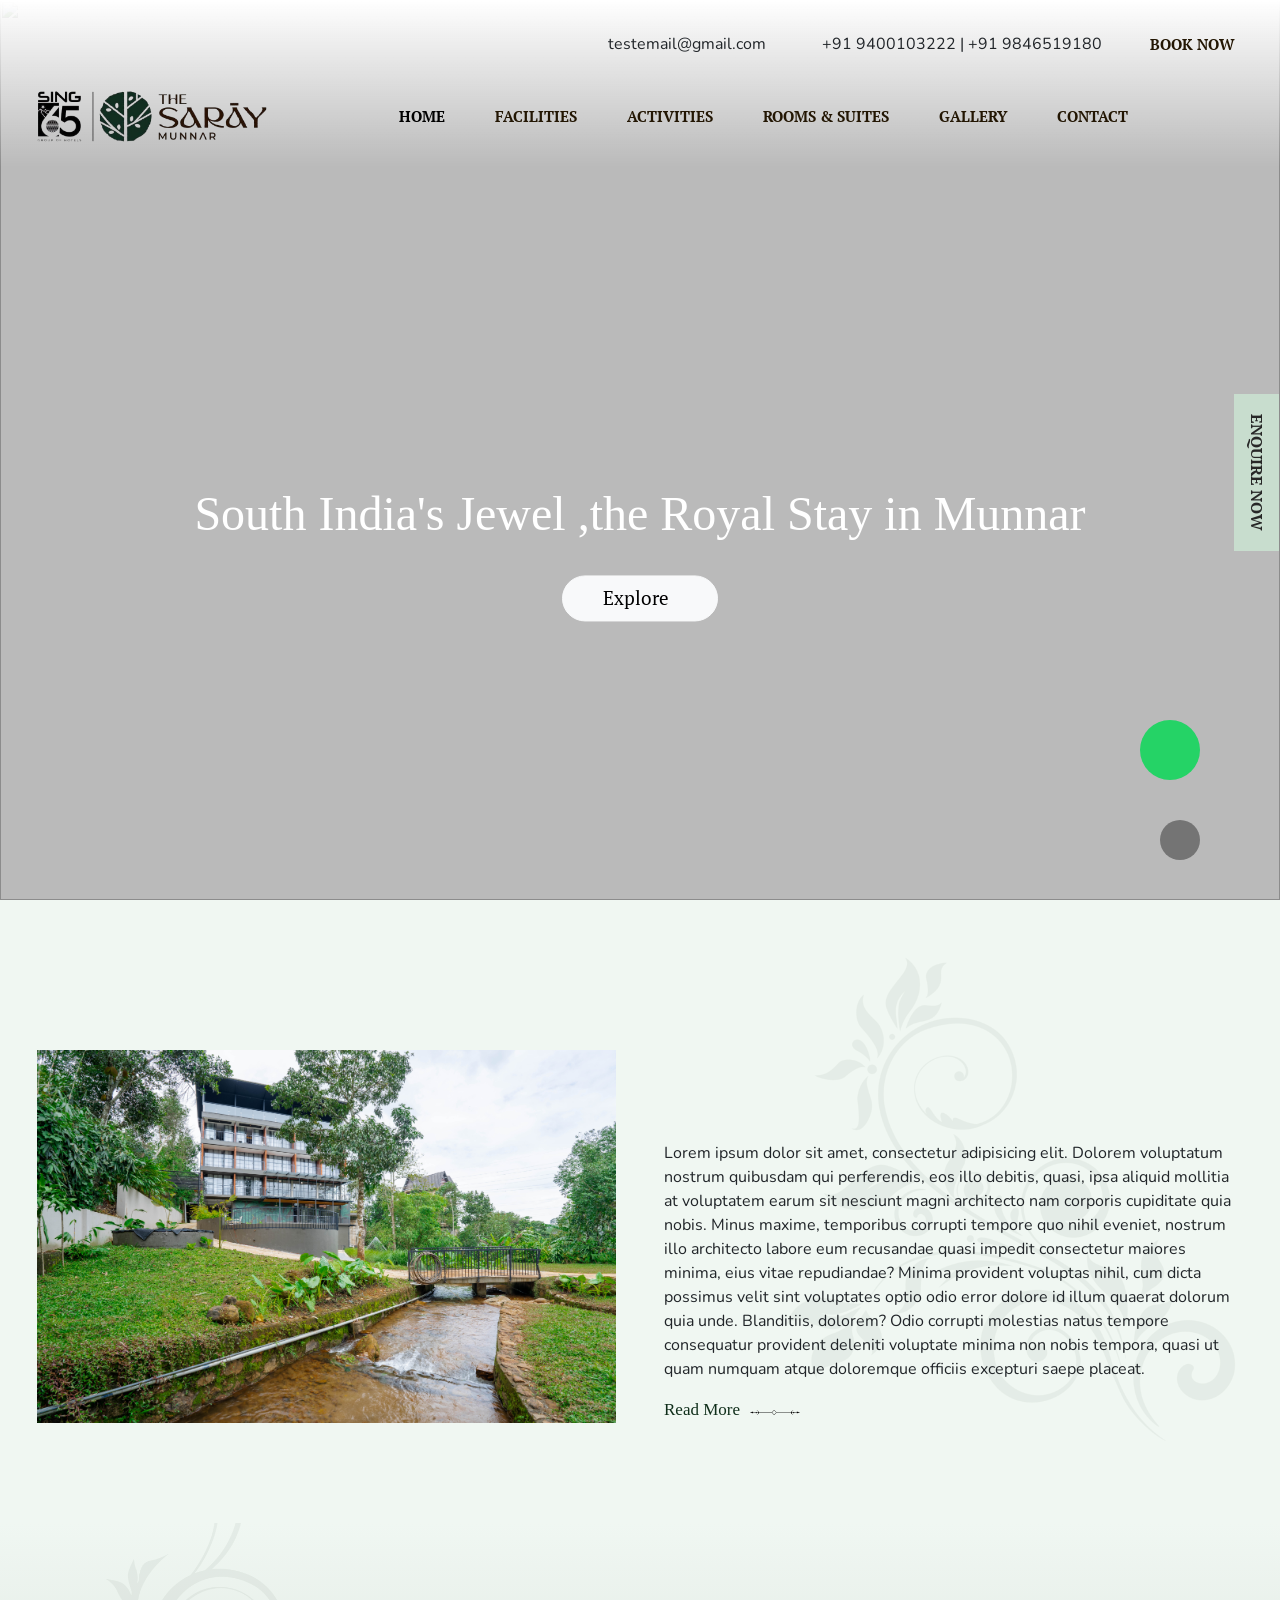
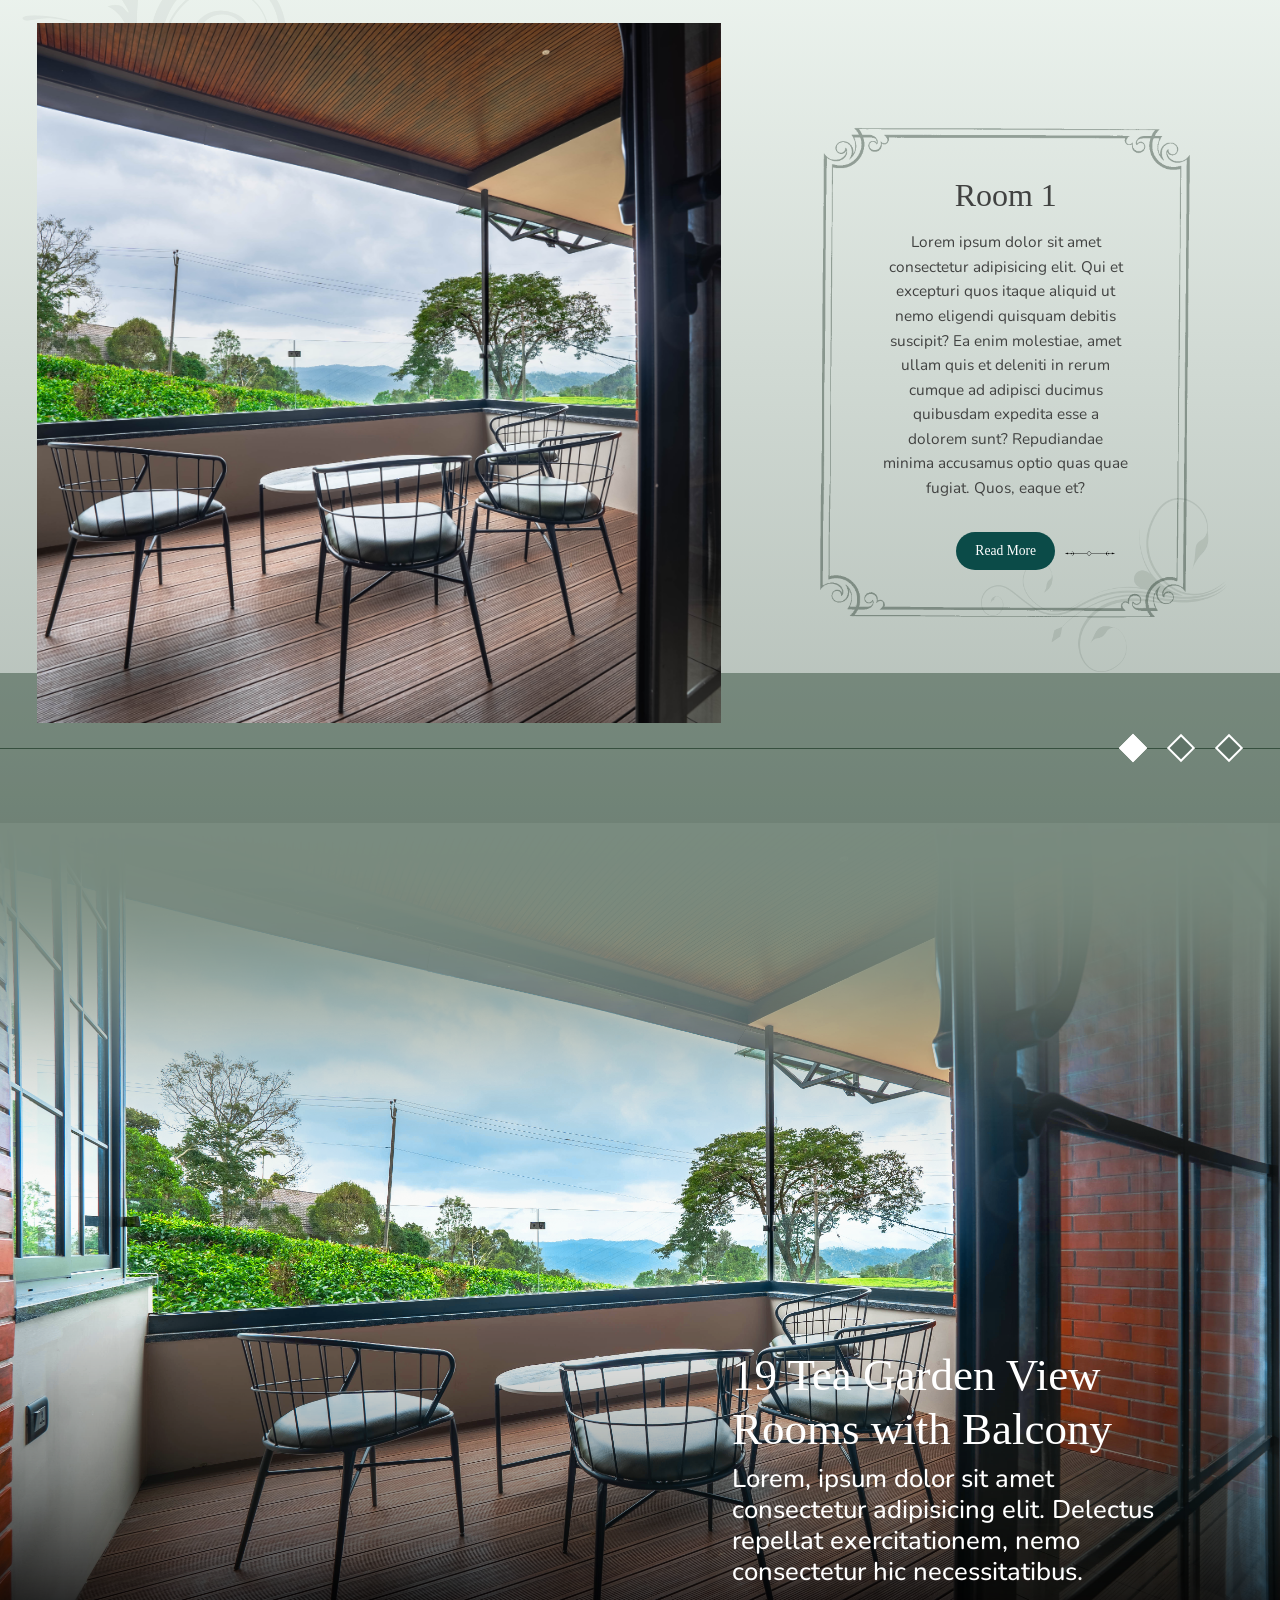
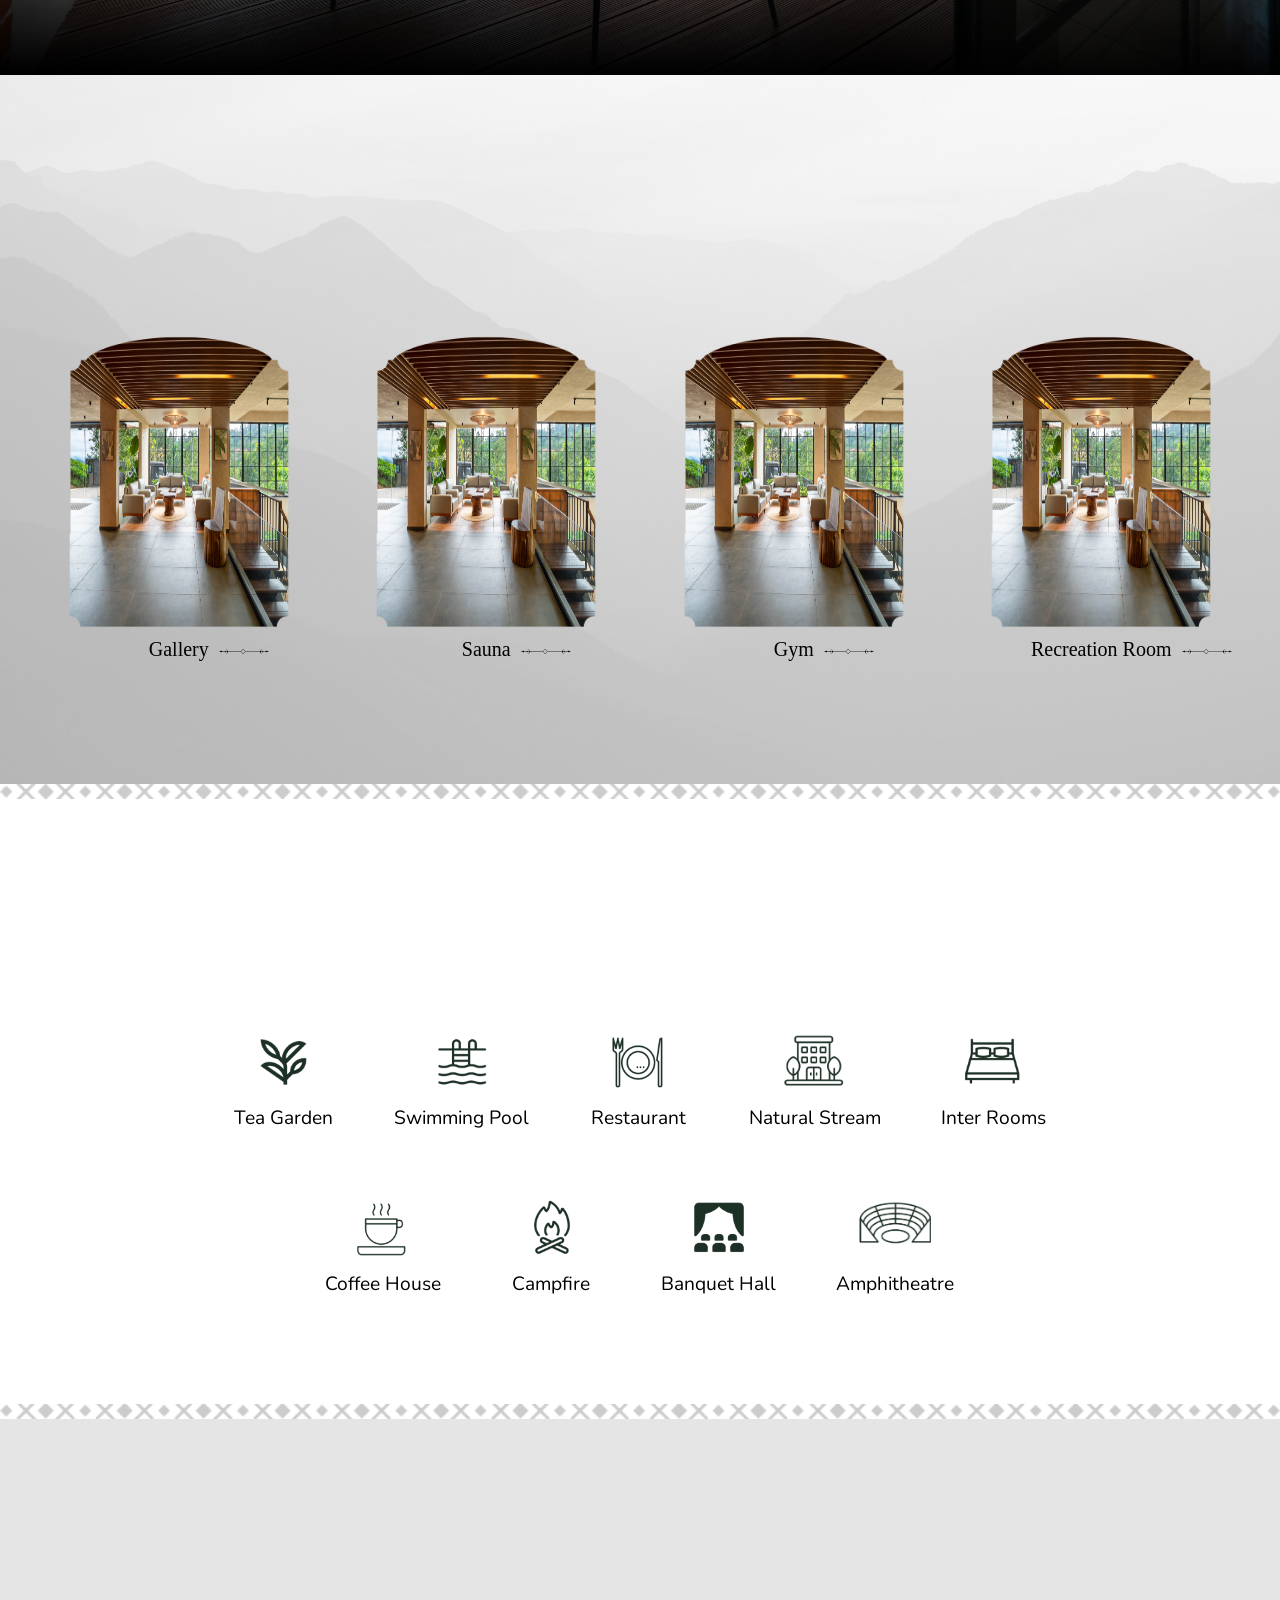
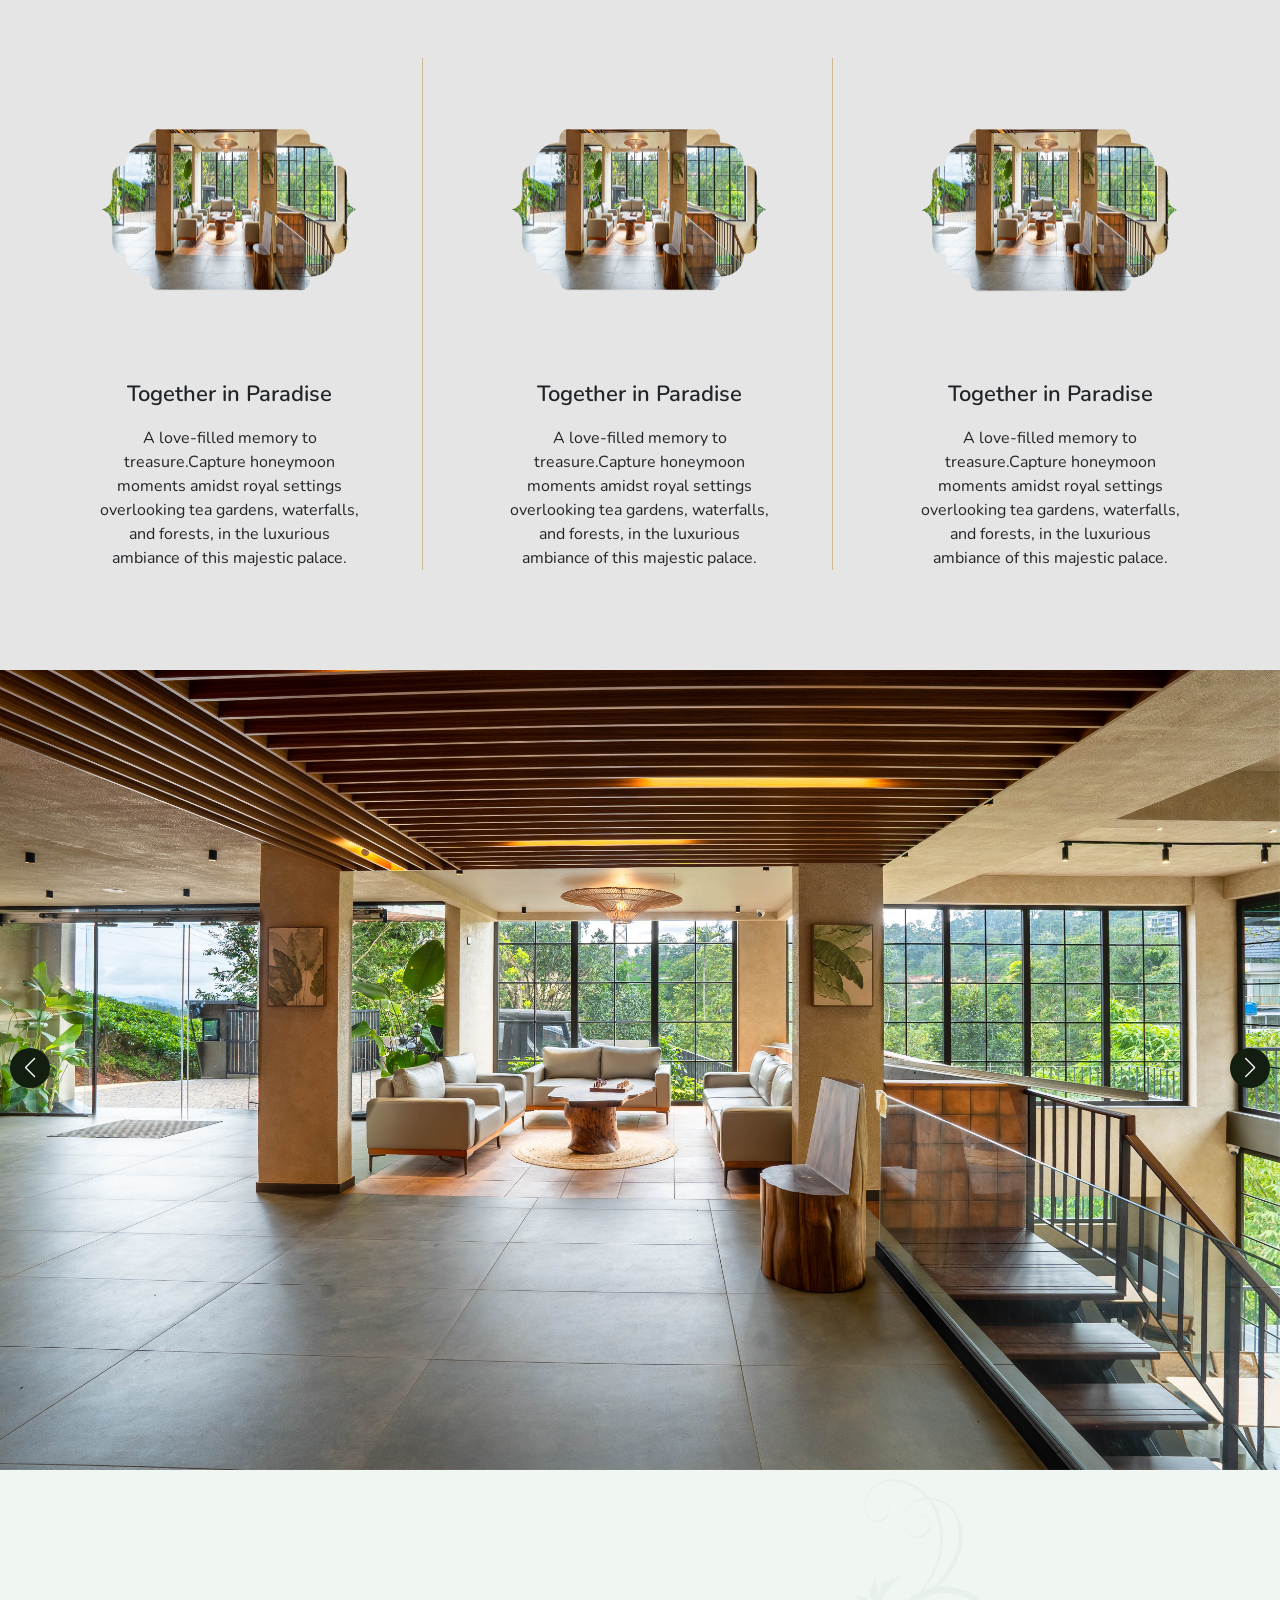
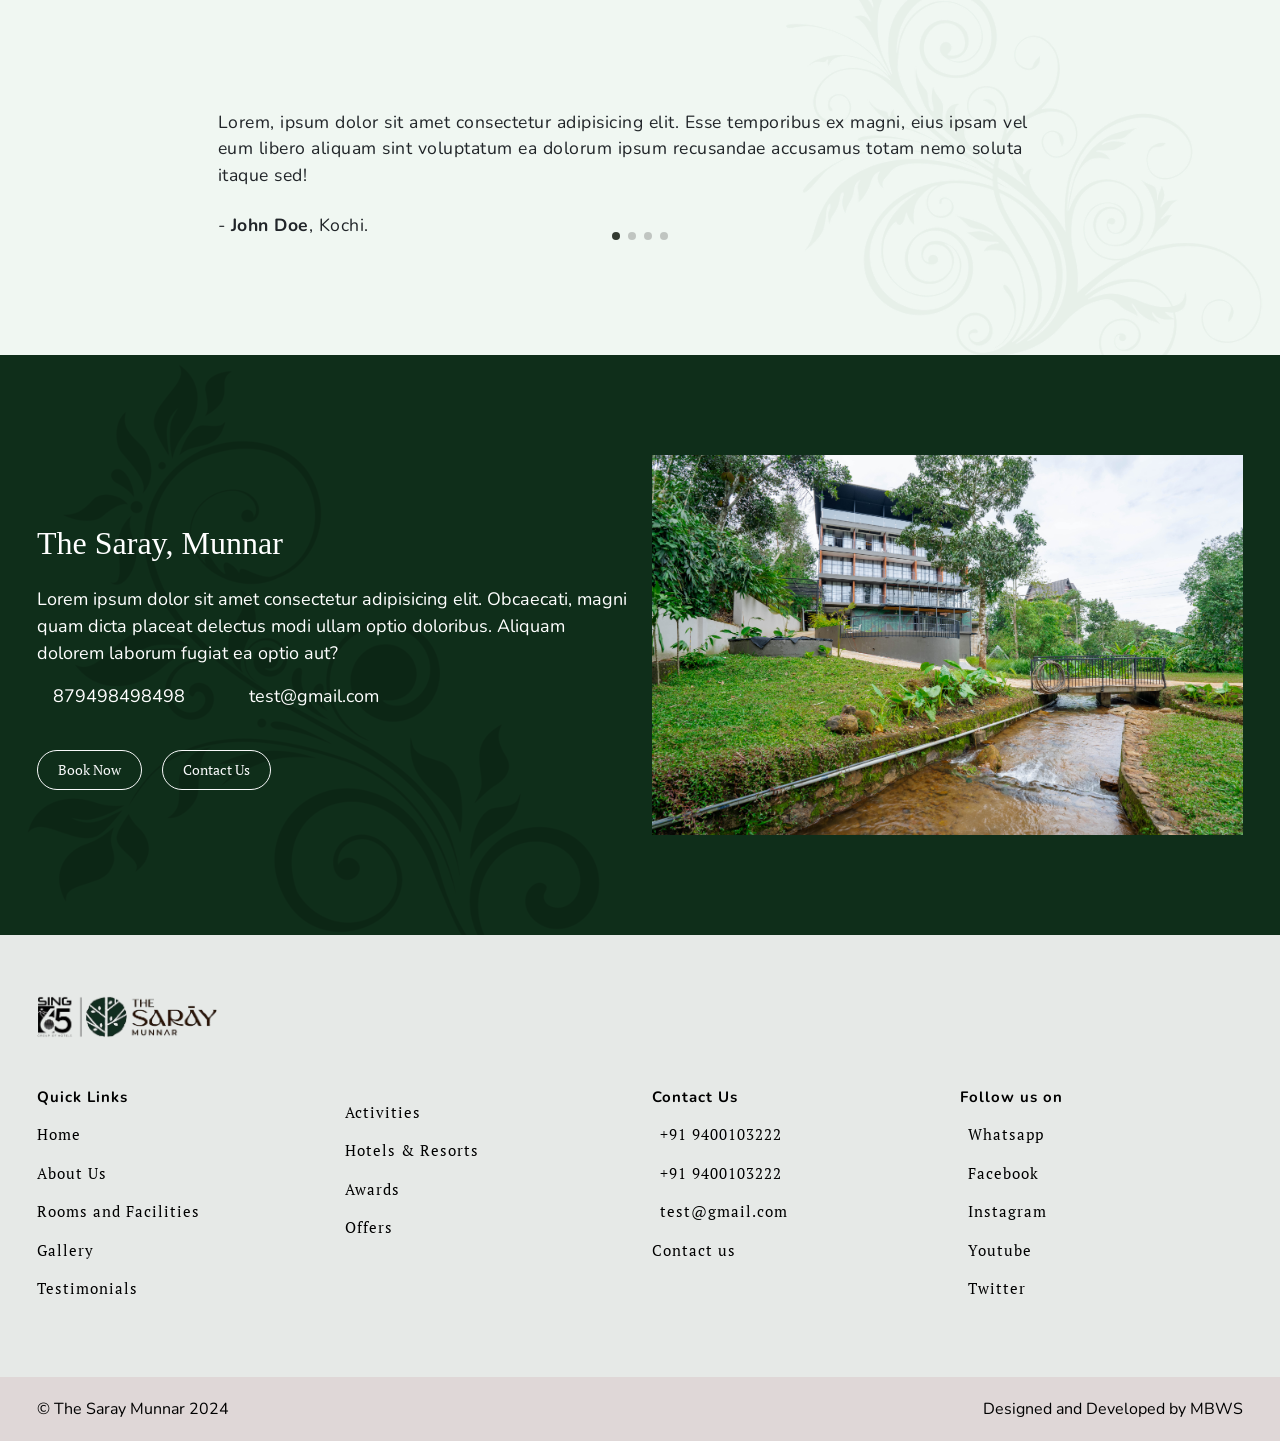
==== commit b6d153e9: "booking pages updates" ====
--- a/index.html
+++ b/index.html
@@ -134,7 +134,7 @@
                                                 <div class="desc">
                                                     <img src="./assets/images/design4.png" class="descBgImage" alt="">
                                                     <p>Lorem ipsum dolor sit amet consectetur adipisicing elit. Qui et excepturi quos itaque aliquid ut nemo eligendi quisquam debitis suscipit? Ea enim molestiae, amet ullam quis et deleniti in rerum cumque ad adipisci ducimus quibusdam expedita esse a dolorem sunt? Repudiandae minima accusamus optio quas quae fugiat. Quos, eaque et?</p>
-                                                    <a href="javascript:void(0)" class="linkDesign">Read More</a> 
+                                                    <a href="room-details.html" class="linkDesign">Read More</a> 
                                                 </div>
                                             </div>
                                         </div>
@@ -154,7 +154,7 @@
                                                 <div class="desc">
                                                     <img src="./assets/images/design4.png" class="descBgImage" alt="">
                                                     <p>Lorem ipsum dolor sit amet consectetur adipisicing elit. Qui et excepturi quos itaque aliquid ut nemo eligendi quisquam debitis suscipit? Ea enim molestiae, amet ullam quis et deleniti in rerum cumque ad adipisci ducimus quibusdam expedita esse a dolorem sunt? Repudiandae minima accusamus optio quas quae fugiat. Quos, eaque et?</p>
-                                                    <a href="javascript:void(0)" class="linkDesign">Read More</a> 
+                                                     <a href="room-details.html" class="linkDesign">Read More</a> 
                                                 </div>
                                             </div>
                                         </div>
--- a/assets/css/app.css
+++ b/assets/css/app.css
@@ -1 +1 @@
-﻿@import"https://fonts.googleapis.com/css2?family=Nunito:ital,wght@0,200..1000;1,200..1000&family=PT+Serif:ital,wght@0,400;0,700;1,400;1,700&display=swap";.slick-slider{position:relative;display:block;box-sizing:border-box;-webkit-user-select:none;-moz-user-select:none;-ms-user-select:none;user-select:none;-webkit-touch-callout:none;-khtml-user-select:none;-ms-touch-action:pan-y;touch-action:pan-y;-webkit-tap-highlight-color:rgba(0,0,0,0)}.slick-list{position:relative;display:block;overflow:hidden;margin:0;padding:0}.slick-list:focus{outline:none}.slick-list.dragging{cursor:pointer;cursor:hand}.slick-slider .slick-track,.slick-slider .slick-list{-webkit-transform:translate3d(0, 0, 0);-moz-transform:translate3d(0, 0, 0);-ms-transform:translate3d(0, 0, 0);-o-transform:translate3d(0, 0, 0);transform:translate3d(0, 0, 0)}.slick-track{position:relative;top:0;left:0;display:block;margin-left:auto;margin-right:auto}.slick-track:before,.slick-track:after{display:table;content:""}.slick-track:after{clear:both}.slick-loading .slick-track{visibility:hidden}.slick-slide{display:none;float:left;height:100%;min-height:1px}[dir=rtl] .slick-slide{float:right}.slick-slide img{display:block}.slick-slide.slick-loading img{display:none}.slick-slide.dragging img{pointer-events:none}.slick-initialized .slick-slide{display:block}.slick-loading .slick-slide{visibility:hidden}.slick-vertical .slick-slide{display:block;height:auto;border:1px solid rgba(0,0,0,0)}.slick-arrow.slick-hidden{display:none}.slick-dots{display:flex;gap:15px;justify-content:center;align-items:center;margin-top:30px}.slick-dots li{list-style-type:none}.slick-dots button{font-size:0;width:13px;height:13px;border-radius:50%;background-color:rgba(15,46,26,.5);border:none}.slick-dots .slick-active button{background-color:#0f2e1a}@font-face{font-family:swiper-icons;src:url("data:application/font-woff;charset=utf-8;base64, [base64]//wADZ2x5ZgAAAywAAADMAAAD2MHtryVoZWFkAAABbAAAADAAAAA2E2+eoWhoZWEAAAGcAAAAHwAAACQC9gDzaG10eAAAAigAAAAZAAAArgJkABFsb2NhAAAC0AAAAFoAAABaFQAUGG1heHAAAAG8AAAAHwAAACAAcABAbmFtZQAAA/gAAAE5AAACXvFdBwlwb3N0AAAFNAAAAGIAAACE5s74hXjaY2BkYGAAYpf5Hu/j+W2+MnAzMYDAzaX6QjD6/4//Bxj5GA8AuRwMYGkAPywL13jaY2BkYGA88P8Agx4j+/8fQDYfA1AEBWgDAIB2BOoAeNpjYGRgYNBh4GdgYgABEMnIABJzYNADCQAACWgAsQB42mNgYfzCOIGBlYGB0YcxjYGBwR1Kf2WQZGhhYGBiYGVmgAFGBiQQkOaawtDAoMBQxXjg/wEGPcYDDA4wNUA2CCgwsAAAO4EL6gAAeNpj2M0gyAACqxgGNWBkZ2D4/wMA+xkDdgAAAHjaY2BgYGaAYBkGRgYQiAHyGMF8FgYHIM3DwMHABGQrMOgyWDLEM1T9/w8UBfEMgLzE////P/5//f/V/xv+r4eaAAeMbAxwIUYmIMHEgKYAYjUcsDAwsLKxc3BycfPw8jEQA/[base64]/uznmfPFBNODM2K7MTQ45YEAZqGP81AmGGcF3iPqOop0r1SPTaTbVkfUe4HXj97wYE+yNwWYxwWu4v1ugWHgo3S1XdZEVqWM7ET0cfnLGxWfkgR42o2PvWrDMBSFj/IHLaF0zKjRgdiVMwScNRAoWUoH78Y2icB/yIY09An6AH2Bdu/UB+yxopYshQiEvnvu0dURgDt8QeC8PDw7Fpji3fEA4z/PEJ6YOB5hKh4dj3EvXhxPqH/SKUY3rJ7srZ4FZnh1PMAtPhwP6fl2PMJMPDgeQ4rY8YT6Gzao0eAEA409DuggmTnFnOcSCiEiLMgxCiTI6Cq5DZUd3Qmp10vO0LaLTd2cjN4fOumlc7lUYbSQcZFkutRG7g6JKZKy0RmdLY680CDnEJ+UMkpFFe1RN7nxdVpXrC4aTtnaurOnYercZg2YVmLN/d/gczfEimrE/fs/bOuq29Zmn8tloORaXgZgGa78yO9/cnXm2BpaGvq25Dv9S4E9+5SIc9PqupJKhYFSSl47+Qcr1mYNAAAAeNptw0cKwkAAAMDZJA8Q7OUJvkLsPfZ6zFVERPy8qHh2YER+3i/BP83vIBLLySsoKimrqKqpa2hp6+jq6RsYGhmbmJqZSy0sraxtbO3sHRydnEMU4uR6yx7JJXveP7WrDycAAAAAAAH//wACeNpjYGRgYOABYhkgZgJCZgZNBkYGLQZtIJsFLMYAAAw3ALgAeNolizEKgDAQBCchRbC2sFER0YD6qVQiBCv/H9ezGI6Z5XBAw8CBK/m5iQQVauVbXLnOrMZv2oLdKFa8Pjuru2hJzGabmOSLzNMzvutpB3N42mNgZGBg4GKQYzBhYMxJLMlj4GBgAYow/P/PAJJhLM6sSoWKfWCAAwDAjgbRAAB42mNgYGBkAIIbCZo5IPrmUn0hGA0AO8EFTQAA");font-weight:400;font-style:normal}:root{--swiper-theme-color:#007aff}:host{position:relative;display:block;margin-left:auto;margin-right:auto;z-index:1}.swiper{margin-left:auto;margin-right:auto;position:relative;overflow:hidden;list-style:none;padding:0;z-index:1;display:block}.swiper-vertical>.swiper-wrapper{flex-direction:column}.swiper-wrapper{position:relative;width:100%;height:100%;z-index:1;display:flex;transition-property:transform;transition-timing-function:var(--swiper-wrapper-transition-timing-function, initial);box-sizing:content-box}.swiper-android .swiper-slide,.swiper-ios .swiper-slide,.swiper-wrapper{transform:translate3d(0px, 0, 0)}.swiper-horizontal{touch-action:pan-y}.swiper-vertical{touch-action:pan-x}.swiper-slide{flex-shrink:0;width:100%;height:100%;position:relative;transition-property:transform;display:block}.swiper-slide-invisible-blank{visibility:hidden}.swiper-autoheight,.swiper-autoheight .swiper-slide{height:auto}.swiper-autoheight .swiper-wrapper{align-items:flex-start;transition-property:transform,height}.swiper-backface-hidden .swiper-slide{transform:translateZ(0);-webkit-backface-visibility:hidden;backface-visibility:hidden}.swiper-3d.swiper-css-mode .swiper-wrapper{perspective:1200px}.swiper-3d .swiper-wrapper{transform-style:preserve-3d}.swiper-3d{perspective:1200px}.swiper-3d .swiper-cube-shadow,.swiper-3d .swiper-slide{transform-style:preserve-3d}.swiper-css-mode>.swiper-wrapper{overflow:auto;scrollbar-width:none;-ms-overflow-style:none}.swiper-css-mode>.swiper-wrapper::-webkit-scrollbar{display:none}.swiper-css-mode>.swiper-wrapper>.swiper-slide{scroll-snap-align:start start}.swiper-css-mode.swiper-horizontal>.swiper-wrapper{scroll-snap-type:x mandatory}.swiper-css-mode.swiper-vertical>.swiper-wrapper{scroll-snap-type:y mandatory}.swiper-css-mode.swiper-free-mode>.swiper-wrapper{scroll-snap-type:none}.swiper-css-mode.swiper-free-mode>.swiper-wrapper>.swiper-slide{scroll-snap-align:none}.swiper-css-mode.swiper-centered>.swiper-wrapper::before{content:"";flex-shrink:0;order:9999}.swiper-css-mode.swiper-centered>.swiper-wrapper>.swiper-slide{scroll-snap-align:center center;scroll-snap-stop:always}.swiper-css-mode.swiper-centered.swiper-horizontal>.swiper-wrapper>.swiper-slide:first-child{margin-inline-start:var(--swiper-centered-offset-before)}.swiper-css-mode.swiper-centered.swiper-horizontal>.swiper-wrapper::before{height:100%;min-height:1px;width:var(--swiper-centered-offset-after)}.swiper-css-mode.swiper-centered.swiper-vertical>.swiper-wrapper>.swiper-slide:first-child{margin-block-start:var(--swiper-centered-offset-before)}.swiper-css-mode.swiper-centered.swiper-vertical>.swiper-wrapper::before{width:100%;min-width:1px;height:var(--swiper-centered-offset-after)}.swiper-3d .swiper-slide-shadow,.swiper-3d .swiper-slide-shadow-bottom,.swiper-3d .swiper-slide-shadow-left,.swiper-3d .swiper-slide-shadow-right,.swiper-3d .swiper-slide-shadow-top{position:absolute;left:0;top:0;width:100%;height:100%;pointer-events:none;z-index:10}.swiper-3d .swiper-slide-shadow{background:rgba(0,0,0,.15)}.swiper-3d .swiper-slide-shadow-left{background-image:linear-gradient(to left, rgba(0, 0, 0, 0.5), rgba(0, 0, 0, 0))}.swiper-3d .swiper-slide-shadow-right{background-image:linear-gradient(to right, rgba(0, 0, 0, 0.5), rgba(0, 0, 0, 0))}.swiper-3d .swiper-slide-shadow-top{background-image:linear-gradient(to top, rgba(0, 0, 0, 0.5), rgba(0, 0, 0, 0))}.swiper-3d .swiper-slide-shadow-bottom{background-image:linear-gradient(to bottom, rgba(0, 0, 0, 0.5), rgba(0, 0, 0, 0))}.swiper-lazy-preloader{width:42px;height:42px;position:absolute;left:50%;top:50%;margin-left:-21px;margin-top:-21px;z-index:10;transform-origin:50%;box-sizing:border-box;border:4px solid var(--swiper-preloader-color, var(--swiper-theme-color));border-radius:50%;border-top-color:rgba(0,0,0,0)}.swiper-watch-progress .swiper-slide-visible .swiper-lazy-preloader,.swiper:not(.swiper-watch-progress) .swiper-lazy-preloader{animation:swiper-preloader-spin 1s infinite linear}.swiper-lazy-preloader-white{--swiper-preloader-color:#fff}.swiper-lazy-preloader-black{--swiper-preloader-color:#000}@keyframes swiper-preloader-spin{0%{transform:rotate(0deg)}100%{transform:rotate(360deg)}}.swiper-virtual .swiper-slide{-webkit-backface-visibility:hidden;transform:translateZ(0)}.swiper-virtual.swiper-css-mode .swiper-wrapper::after{content:"";position:absolute;left:0;top:0;pointer-events:none}.swiper-virtual.swiper-css-mode.swiper-horizontal .swiper-wrapper::after{height:1px;width:var(--swiper-virtual-size)}.swiper-virtual.swiper-css-mode.swiper-vertical .swiper-wrapper::after{width:1px;height:var(--swiper-virtual-size)}:root{--swiper-navigation-size:44px}.swiper-button-next,.swiper-button-prev{position:absolute;top:var(--swiper-navigation-top-offset, 50%);width:calc(var(--swiper-navigation-size)/44*27);height:var(--swiper-navigation-size);margin-top:calc(0px - var(--swiper-navigation-size)/2);z-index:10;cursor:pointer;display:flex;align-items:center;justify-content:center;color:var(--swiper-navigation-color, var(--swiper-theme-color))}.swiper-button-next.swiper-button-disabled,.swiper-button-prev.swiper-button-disabled{opacity:.35;cursor:auto;pointer-events:none}.swiper-button-next.swiper-button-hidden,.swiper-button-prev.swiper-button-hidden{opacity:0;cursor:auto;pointer-events:none}.swiper-navigation-disabled .swiper-button-next,.swiper-navigation-disabled .swiper-button-prev{display:none !important}.swiper-button-next svg,.swiper-button-prev svg{width:100%;height:100%;object-fit:contain;transform-origin:center}.swiper-rtl .swiper-button-next svg,.swiper-rtl .swiper-button-prev svg{transform:rotate(180deg)}.swiper-button-prev,.swiper-rtl .swiper-button-next{left:var(--swiper-navigation-sides-offset, 10px);right:auto}.swiper-button-next,.swiper-rtl .swiper-button-prev{right:var(--swiper-navigation-sides-offset, 10px);left:auto}.swiper-button-lock{display:none}.swiper-button-next:after,.swiper-button-prev:after{font-family:swiper-icons;font-size:var(--swiper-navigation-size);text-transform:none !important;letter-spacing:0;font-variant:initial;line-height:1}.swiper-button-prev:after,.swiper-rtl .swiper-button-next:after{content:"prev"}.swiper-button-next,.swiper-rtl .swiper-button-prev{right:var(--swiper-navigation-sides-offset, 10px);left:auto}.swiper-button-next:after,.swiper-rtl .swiper-button-prev:after{content:"next"}.swiper-pagination{position:absolute;text-align:center;transition:.3s opacity;transform:translate3d(0, 0, 0);z-index:10}.swiper-pagination.swiper-pagination-hidden{opacity:0}.swiper-pagination-disabled>.swiper-pagination,.swiper-pagination.swiper-pagination-disabled{display:none !important}.swiper-horizontal>.swiper-pagination-bullets,.swiper-pagination-bullets.swiper-pagination-horizontal,.swiper-pagination-custom,.swiper-pagination-fraction{bottom:var(--swiper-pagination-bottom, 8px);top:var(--swiper-pagination-top, auto);left:0;width:100%}.swiper-pagination-bullets-dynamic{overflow:hidden;font-size:0}.swiper-pagination-bullets-dynamic .swiper-pagination-bullet{transform:scale(0.33);position:relative}.swiper-pagination-bullets-dynamic .swiper-pagination-bullet-active{transform:scale(1)}.swiper-pagination-bullets-dynamic .swiper-pagination-bullet-active-main{transform:scale(1)}.swiper-pagination-bullets-dynamic .swiper-pagination-bullet-active-prev{transform:scale(0.66)}.swiper-pagination-bullets-dynamic .swiper-pagination-bullet-active-prev-prev{transform:scale(0.33)}.swiper-pagination-bullets-dynamic .swiper-pagination-bullet-active-next{transform:scale(0.66)}.swiper-pagination-bullets-dynamic .swiper-pagination-bullet-active-next-next{transform:scale(0.33)}.swiper-pagination-bullet{width:var(--swiper-pagination-bullet-width, var(--swiper-pagination-bullet-size, 8px));height:var(--swiper-pagination-bullet-height, var(--swiper-pagination-bullet-size, 8px));display:inline-block;border-radius:var(--swiper-pagination-bullet-border-radius, 50%);background:var(--swiper-pagination-bullet-inactive-color, #000);opacity:var(--swiper-pagination-bullet-inactive-opacity, 0.2)}button.swiper-pagination-bullet{border:none;margin:0;padding:0;box-shadow:none;-webkit-appearance:none;appearance:none}.swiper-pagination-clickable .swiper-pagination-bullet{cursor:pointer}.swiper-pagination-bullet:only-child{display:none !important}.swiper-pagination-bullet-active{opacity:var(--swiper-pagination-bullet-opacity, 1);background:var(--swiper-pagination-color, var(--swiper-theme-color))}.swiper-pagination-vertical.swiper-pagination-bullets,.swiper-vertical>.swiper-pagination-bullets{right:var(--swiper-pagination-right, 8px);left:var(--swiper-pagination-left, auto);top:50%;transform:translate3d(0px, -50%, 0)}.swiper-pagination-vertical.swiper-pagination-bullets .swiper-pagination-bullet,.swiper-vertical>.swiper-pagination-bullets .swiper-pagination-bullet{margin:var(--swiper-pagination-bullet-vertical-gap, 6px) 0;display:block}.swiper-pagination-vertical.swiper-pagination-bullets.swiper-pagination-bullets-dynamic,.swiper-vertical>.swiper-pagination-bullets.swiper-pagination-bullets-dynamic{top:50%;transform:translateY(-50%);width:8px}.swiper-pagination-vertical.swiper-pagination-bullets.swiper-pagination-bullets-dynamic .swiper-pagination-bullet,.swiper-vertical>.swiper-pagination-bullets.swiper-pagination-bullets-dynamic .swiper-pagination-bullet{display:inline-block;transition:.2s transform,.2s top}.swiper-horizontal>.swiper-pagination-bullets .swiper-pagination-bullet,.swiper-pagination-horizontal.swiper-pagination-bullets .swiper-pagination-bullet{margin:0 var(--swiper-pagination-bullet-horizontal-gap, 4px)}.swiper-horizontal>.swiper-pagination-bullets.swiper-pagination-bullets-dynamic,.swiper-pagination-horizontal.swiper-pagination-bullets.swiper-pagination-bullets-dynamic{left:50%;transform:translateX(-50%);white-space:nowrap}.swiper-horizontal>.swiper-pagination-bullets.swiper-pagination-bullets-dynamic .swiper-pagination-bullet,.swiper-pagination-horizontal.swiper-pagination-bullets.swiper-pagination-bullets-dynamic .swiper-pagination-bullet{transition:.2s transform,.2s left}.swiper-horizontal.swiper-rtl>.swiper-pagination-bullets-dynamic .swiper-pagination-bullet{transition:.2s transform,.2s right}.swiper-pagination-fraction{color:var(--swiper-pagination-fraction-color, inherit)}.swiper-pagination-progressbar{background:var(--swiper-pagination-progressbar-bg-color, rgba(0, 0, 0, 0.25));position:absolute}.swiper-pagination-progressbar .swiper-pagination-progressbar-fill{background:var(--swiper-pagination-color, var(--swiper-theme-color));position:absolute;left:0;top:0;width:100%;height:100%;transform:scale(0);transform-origin:left top}.swiper-rtl .swiper-pagination-progressbar .swiper-pagination-progressbar-fill{transform-origin:right top}.swiper-horizontal>.swiper-pagination-progressbar,.swiper-pagination-progressbar.swiper-pagination-horizontal,.swiper-pagination-progressbar.swiper-pagination-vertical.swiper-pagination-progressbar-opposite,.swiper-vertical>.swiper-pagination-progressbar.swiper-pagination-progressbar-opposite{width:100%;height:var(--swiper-pagination-progressbar-size, 4px);left:0;top:0}.swiper-horizontal>.swiper-pagination-progressbar.swiper-pagination-progressbar-opposite,.swiper-pagination-progressbar.swiper-pagination-horizontal.swiper-pagination-progressbar-opposite,.swiper-pagination-progressbar.swiper-pagination-vertical,.swiper-vertical>.swiper-pagination-progressbar{width:var(--swiper-pagination-progressbar-size, 4px);height:100%;left:0;top:0}.swiper-pagination-lock{display:none}.swiper-scrollbar{border-radius:var(--swiper-scrollbar-border-radius, 10px);position:relative;touch-action:none;background:var(--swiper-scrollbar-bg-color, rgba(0, 0, 0, 0.1))}.swiper-scrollbar-disabled>.swiper-scrollbar,.swiper-scrollbar.swiper-scrollbar-disabled{display:none !important}.swiper-horizontal>.swiper-scrollbar,.swiper-scrollbar.swiper-scrollbar-horizontal{position:absolute;left:var(--swiper-scrollbar-sides-offset, 1%);bottom:var(--swiper-scrollbar-bottom, 4px);top:var(--swiper-scrollbar-top, auto);z-index:50;height:var(--swiper-scrollbar-size, 4px);width:calc(100% - 2*var(--swiper-scrollbar-sides-offset, 1%))}.swiper-scrollbar.swiper-scrollbar-vertical,.swiper-vertical>.swiper-scrollbar{position:absolute;left:var(--swiper-scrollbar-left, auto);right:var(--swiper-scrollbar-right, 4px);top:var(--swiper-scrollbar-sides-offset, 1%);z-index:50;width:var(--swiper-scrollbar-size, 4px);height:calc(100% - 2*var(--swiper-scrollbar-sides-offset, 1%))}.swiper-scrollbar-drag{height:100%;width:100%;position:relative;background:var(--swiper-scrollbar-drag-bg-color, rgba(0, 0, 0, 0.5));border-radius:var(--swiper-scrollbar-border-radius, 10px);left:0;top:0}.swiper-scrollbar-cursor-drag{cursor:move}.swiper-scrollbar-lock{display:none}.swiper-zoom-container{width:100%;height:100%;display:flex;justify-content:center;align-items:center;text-align:center}.swiper-zoom-container>canvas,.swiper-zoom-container>img,.swiper-zoom-container>svg{max-width:100%;max-height:100%;object-fit:contain}.swiper-slide-zoomed{cursor:move;touch-action:none}.swiper .swiper-notification{position:absolute;left:0;top:0;pointer-events:none;opacity:0;z-index:-1000}.swiper-free-mode>.swiper-wrapper{transition-timing-function:ease-out;margin:0 auto}.swiper-grid>.swiper-wrapper{flex-wrap:wrap}.swiper-grid-column>.swiper-wrapper{flex-wrap:wrap;flex-direction:column}.swiper-fade.swiper-free-mode .swiper-slide{transition-timing-function:ease-out}.swiper-fade .swiper-slide{pointer-events:none;transition-property:opacity}.swiper-fade .swiper-slide .swiper-slide{pointer-events:none}.swiper-fade .swiper-slide-active{pointer-events:auto}.swiper-fade .swiper-slide-active .swiper-slide-active{pointer-events:auto}.swiper.swiper-cube{overflow:visible}.swiper-cube .swiper-slide{pointer-events:none;-webkit-backface-visibility:hidden;backface-visibility:hidden;z-index:1;visibility:hidden;transform-origin:0 0;width:100%;height:100%}.swiper-cube .swiper-slide .swiper-slide{pointer-events:none}.swiper-cube.swiper-rtl .swiper-slide{transform-origin:100% 0}.swiper-cube .swiper-slide-active,.swiper-cube .swiper-slide-active .swiper-slide-active{pointer-events:auto}.swiper-cube .swiper-slide-active,.swiper-cube .swiper-slide-next,.swiper-cube .swiper-slide-prev{pointer-events:auto;visibility:visible}.swiper-cube .swiper-cube-shadow{position:absolute;left:0;bottom:0px;width:100%;height:100%;opacity:.6;z-index:0}.swiper-cube .swiper-cube-shadow:before{content:"";background:#000;position:absolute;left:0;top:0;bottom:0;right:0;filter:blur(50px)}.swiper-cube .swiper-slide-next+.swiper-slide{pointer-events:auto;visibility:visible}.swiper-cube .swiper-slide-shadow-cube.swiper-slide-shadow-bottom,.swiper-cube .swiper-slide-shadow-cube.swiper-slide-shadow-left,.swiper-cube .swiper-slide-shadow-cube.swiper-slide-shadow-right,.swiper-cube .swiper-slide-shadow-cube.swiper-slide-shadow-top{z-index:0;-webkit-backface-visibility:hidden;backface-visibility:hidden}.swiper.swiper-flip{overflow:visible}.swiper-flip .swiper-slide{pointer-events:none;-webkit-backface-visibility:hidden;backface-visibility:hidden;z-index:1}.swiper-flip .swiper-slide .swiper-slide{pointer-events:none}.swiper-flip .swiper-slide-active,.swiper-flip .swiper-slide-active .swiper-slide-active{pointer-events:auto}.swiper-flip .swiper-slide-shadow-flip.swiper-slide-shadow-bottom,.swiper-flip .swiper-slide-shadow-flip.swiper-slide-shadow-left,.swiper-flip .swiper-slide-shadow-flip.swiper-slide-shadow-right,.swiper-flip .swiper-slide-shadow-flip.swiper-slide-shadow-top{z-index:0;-webkit-backface-visibility:hidden;backface-visibility:hidden}.swiper-creative .swiper-slide{-webkit-backface-visibility:hidden;backface-visibility:hidden;overflow:hidden;transition-property:transform,opacity,height}.swiper.swiper-cards{overflow:visible}.swiper-cards .swiper-slide{transform-origin:center bottom;-webkit-backface-visibility:hidden;backface-visibility:hidden;overflow:hidden}.daterangepicker{position:absolute;color:inherit;background-color:#fff;border-radius:4px;border:1px solid #ddd;width:278px;max-width:none;padding:0;margin-top:7px;top:100px;left:20px;z-index:3001;display:none;font-family:arial;font-size:15px;line-height:1em}.daterangepicker:before,.daterangepicker:after{position:absolute;display:inline-block;border-bottom-color:rgba(0,0,0,.2);content:""}.daterangepicker:before{top:-7px;border-right:7px solid rgba(0,0,0,0);border-left:7px solid rgba(0,0,0,0);border-bottom:7px solid #ccc}.daterangepicker:after{top:-6px;border-right:6px solid rgba(0,0,0,0);border-bottom:6px solid #fff;border-left:6px solid rgba(0,0,0,0)}.daterangepicker.opensleft:before{right:9px}.daterangepicker.opensleft:after{right:10px}.daterangepicker.openscenter:before{left:0;right:0;width:0;margin-left:auto;margin-right:auto}.daterangepicker.openscenter:after{left:0;right:0;width:0;margin-left:auto;margin-right:auto}.daterangepicker.opensright:before{left:9px}.daterangepicker.opensright:after{left:10px}.daterangepicker.drop-up{margin-top:-7px}.daterangepicker.drop-up:before{top:initial;bottom:-7px;border-bottom:initial;border-top:7px solid #ccc}.daterangepicker.drop-up:after{top:initial;bottom:-6px;border-bottom:initial;border-top:6px solid #fff}.daterangepicker.single .daterangepicker .ranges,.daterangepicker.single .drp-calendar{float:none}.daterangepicker.single .drp-selected{display:none}.daterangepicker.show-calendar .drp-calendar{display:block}.daterangepicker.show-calendar .drp-buttons{display:block}.daterangepicker.auto-apply .drp-buttons{display:none}.daterangepicker .drp-calendar{display:none;max-width:270px}.daterangepicker .drp-calendar.left{padding:8px 0 8px 8px}.daterangepicker .drp-calendar.right{padding:8px}.daterangepicker .drp-calendar.single .calendar-table{border:none}.daterangepicker .calendar-table .next span,.daterangepicker .calendar-table .prev span{color:#fff;border:solid #000;border-width:0 2px 2px 0;border-radius:0;display:inline-block;padding:3px}.daterangepicker .calendar-table .next span{transform:rotate(-45deg);-webkit-transform:rotate(-45deg)}.daterangepicker .calendar-table .prev span{transform:rotate(135deg);-webkit-transform:rotate(135deg)}.daterangepicker .calendar-table th,.daterangepicker .calendar-table td{white-space:nowrap;text-align:center;vertical-align:middle;min-width:32px;width:32px;height:24px;line-height:24px;font-size:12px;border-radius:4px;border:1px solid rgba(0,0,0,0);white-space:nowrap;cursor:pointer}.daterangepicker .calendar-table{border:1px solid #fff;border-radius:4px;background-color:#fff}.daterangepicker .calendar-table table{width:100%;margin:0;border-spacing:0;border-collapse:collapse}.daterangepicker td.available:hover,.daterangepicker th.available:hover{background-color:#eee;border-color:rgba(0,0,0,0);color:inherit}.daterangepicker td.week,.daterangepicker th.week{font-size:80%;color:#ccc}.daterangepicker td.off,.daterangepicker td.off.in-range,.daterangepicker td.off.start-date,.daterangepicker td.off.end-date{background-color:#fff;border-color:rgba(0,0,0,0);color:#999}.daterangepicker td.in-range{background-color:rgba(51,58,49,.1);border-color:rgba(0,0,0,0);color:#000;border-radius:0}.daterangepicker td.start-date{border-radius:4px 0 0 4px}.daterangepicker td.end-date{border-radius:0 4px 4px 0}.daterangepicker td.start-date.end-date{border-radius:4px}.daterangepicker td.active,.daterangepicker td.active:hover{background-color:#333a31;border-color:rgba(0,0,0,0);color:#fff}.daterangepicker th.month{width:auto}.daterangepicker td.disabled,.daterangepicker option.disabled{color:#999;cursor:not-allowed;text-decoration:line-through}.daterangepicker select.monthselect,.daterangepicker select.yearselect{font-size:12px;padding:1px;height:auto;margin:0;cursor:default}.daterangepicker select.monthselect{margin-right:2%;width:56%}.daterangepicker select.yearselect{width:40%}.daterangepicker select.hourselect,.daterangepicker select.minuteselect,.daterangepicker select.secondselect,.daterangepicker select.ampmselect{width:50px;margin:0 auto;background:#eee;border:1px solid #eee;padding:2px;outline:0;font-size:12px}.daterangepicker .calendar-time{text-align:center;margin:4px auto 0 auto;line-height:30px;position:relative}.daterangepicker .calendar-time select.disabled{color:#ccc;cursor:not-allowed}.daterangepicker .drp-buttons{clear:both;text-align:right;padding:8px;border-top:1px solid #ddd;display:none;line-height:12px;vertical-align:middle}.daterangepicker .drp-selected{display:inline-block;font-size:12px;padding-right:8px}.daterangepicker .drp-buttons .btn{margin-left:8px;font-size:12px;font-weight:bold;padding:4px 8px}.daterangepicker.show-ranges.single.rtl .drp-calendar.left{border-right:1px solid #ddd}.daterangepicker.show-ranges.single.ltr .drp-calendar.left{border-left:1px solid #ddd}.daterangepicker.show-ranges.rtl .drp-calendar.right{border-right:1px solid #ddd}.daterangepicker.show-ranges.ltr .drp-calendar.left{border-left:1px solid #ddd}.daterangepicker .ranges{float:none;text-align:left;margin:0}.daterangepicker.show-calendar .ranges{margin-top:8px}.daterangepicker .ranges ul{list-style:none;margin:0 auto;padding:0;width:100%}.daterangepicker .ranges li{font-size:12px;padding:8px 12px;cursor:pointer}.daterangepicker .ranges li:hover{background-color:#eee}.daterangepicker .ranges li.active{background-color:#08c;color:#fff}@media(min-width: 564px){.daterangepicker{width:auto}.daterangepicker .ranges ul{width:140px}.daterangepicker.single .ranges ul{width:100%}.daterangepicker.single .drp-calendar.left{clear:none}.daterangepicker.single .ranges,.daterangepicker.single .drp-calendar{float:left}.daterangepicker{direction:ltr;text-align:left}.daterangepicker .drp-calendar.left{clear:left;margin-right:0}.daterangepicker .drp-calendar.left .calendar-table{border-right:none;border-top-right-radius:0;border-bottom-right-radius:0}.daterangepicker .drp-calendar.right{margin-left:0}.daterangepicker .drp-calendar.right .calendar-table{border-left:none;border-top-left-radius:0;border-bottom-left-radius:0}.daterangepicker .drp-calendar.left .calendar-table{padding-right:8px}.daterangepicker .ranges,.daterangepicker .drp-calendar{float:left}}@media(min-width: 730px){.daterangepicker .ranges{width:auto}.daterangepicker .ranges{float:left}.daterangepicker.rtl .ranges{float:right}.daterangepicker .drp-calendar.left{clear:none !important}}.btn{padding:8px 40px;font-weight:400;border-radius:24px;font-size:1.2rem;font-family:"PT Serif",serif}.btn-primary{background-color:#0f2e1a;border-color:#0f2e1a;color:#fff}.btn-primary:hover{background-color:#000;border-color:#000;color:#fff}.btn-secondary{background-color:#231603;border-color:#231603;color:#fff}.btn-secondary:hover{background-color:#0f2e1a;border-color:#0f2e1a;color:#fff}.btn-outline-primary{background-color:rgba(0,0,0,0);border-color:#0f2e1a;color:#0f2e1a}.btn-outline-primary:hover{background-color:#0f2e1a;border-color:#0f2e1a;color:#fff}.btn-sm{padding:8px 20px;font-size:.9rem}.noStyle{border:none;outline:none;background:none;padding:0 !important}.btn-icons{font-size:22px;font-weight:400}.btn-icons .chevron-animation{display:inline-block;animation:chevronAnimation .8s infinite alternate-reverse}.btn-icons .chevron-animation i:nth-child(2){margin-right:16px}.btn-icons.btn-icons-yellow{color:#ffb900}@keyframes chevronAnimation{0%{transform:translateX(-6px)}100%{transform:translateX(0px)}}.btn:disabled,.btn.disabled,fieldset:disabled .btn{color:#000;pointer-events:none;background-color:rgba(15,46,26,.7);border-color:rgba(15,46,26,.9);opacity:.6}[type=radio]:checked,[type=radio]:not(:checked){position:absolute;left:-9999px}[type=radio]:checked+label,[type=radio]:not(:checked)+label{position:relative;padding-left:28px;cursor:pointer;line-height:20px;display:inline-block;color:#000}[type=radio]:checked+label:before,[type=radio]:not(:checked)+label:before{content:"";position:absolute;left:0;top:0;width:20px;height:20px;border:1px solid #333a31;border-radius:100%;background:#fff}[type=radio]:checked+label:after,[type=radio]:not(:checked)+label:after{content:"";width:12px;height:12px;background:#333a31;position:absolute;top:4px;left:4px;border-radius:100%;-webkit-transition:all .2s ease;transition:all .2s ease}[type=radio]:not(:checked)+label:after{opacity:0;-webkit-transform:scale(0);transform:scale(0)}[type=radio]:checked+label:after{opacity:1;-webkit-transform:scale(1);transform:scale(1)}.customToggle{display:inline-block;position:relative;padding-left:50px;cursor:pointer;-webkit-user-select:none;-moz-user-select:none;-ms-user-select:none;user-select:none}.customToggle input{position:absolute;opacity:0;cursor:pointer;height:0;width:0}.customToggle input:checked~.checkbox__checkmark{background-color:#0f2e1a}.customToggle input:checked~.checkbox__checkmark:after{left:21px}.customToggle:hover input~.checkbox__checkmark{background-color:#94b17a}.customToggle:hover input:checked~.checkbox__checkmark{background-color:#0f2e1a}.customToggle .checkbox__checkmark{position:absolute;top:1px;left:0;height:22px;width:40px;background-color:#94b17a;transition:background-color .25s ease;border-radius:11px}.customToggle .checkbox__checkmark:after{content:"";position:absolute;left:3px;top:3px;width:16px;height:16px;display:block;background-color:#fff;border-radius:50%;transition:left .25s ease}.customToggle .checkbox__body{color:#333;line-height:1.4;font-size:16px;transition:color .25s ease}header{position:fixed;width:100%;z-index:1054;background:linear-gradient(#ffffff, rgba(255, 255, 255, 0))}@media(max-width: 991px){header{backdrop-filter:none;background:#fff}}header .showOnSticky{display:none}header.header-sticky{background-color:#fff}header.header-sticky img{max-width:150px !important}@media(max-width: 576px){header.header-sticky img{max-width:110px !important}}header.header-sticky .nav-link{font-size:13px !important}header.header-sticky .showOnSticky{display:block}@media(max-width: 991px){header.header-sticky .showOnSticky{display:none !important}}header.header-sticky .hideOnSticky{display:none !important}header .navbar{padding:20px 0;color:#fff}header .navbar-brand{display:flex;align-items:center;gap:20px}header .navbar-brand img{max-width:230px;mix-blend-mode:multiply}@media(max-width: 576px){header .navbar-brand img{max-width:110px}}header .navbar-brand .companyName{color:#fff;font-size:1.4rem}@media(max-width: 576px){header .navbar-brand .companyName{font-size:1rem}}header .nav-link{--bs-navbar-active-color: rgb(0, 0, 0);--bs-navbar-nav-link-padding-x: 25px;--bs-navbar-nav-link-padding-y: 25px;--bs-navbar-active-color: rgb(0, 0, 0);color:#231603;font-size:15px;font-weight:600;text-transform:uppercase;font-family:"PT Serif",serif}header .nav-link:hover{color:#0f2e1a;font-weight:700}header .nav-link i{color:#231603}header .navbar-toggler{outline:none !important;border:none !important;box-shadow:none !important}header .navbar-toggler i{color:#000}@media(max-width: 991px){header .navbar-collapse{position:fixed;inset:0 20% auto 0;height:100vh;background-color:#fff;z-index:99;transform:translateX(-800px);transition:all .3s ease-in-out}header .navbar-collapse.show{transform:translateX(0)}header .navbar-collapse .nav-link{padding:15px 25px;color:#000}header .navbar-collapse .nav-link.active{color:#000 !important}header .navbar-collapse .navbar-nav{margin-top:60px;position:relative}header .navbar-collapse .navbar-nav .nav-item:not(:last-child) .nav-link{border-bottom:1px solid rgba(15,46,26,.2)}header .navbar-collapse .navbar-nav .nav-mob-close{position:absolute;width:40px;height:40px;border:none;outline:none;background:#231603;right:0;transform:translateX(50%);top:-30px;border-radius:50%}header .navbar-collapse .navbar-nav .nav-mob-close i{color:#fff}}header .menuButton{text-decoration:none;font-size:1.5rem}header .menuButton span{margin-right:5px}@media(min-width: 991px){.nav-mob-close{display:none}}.navbar-overlay.show{position:fixed;inset:0;width:100%;height:100%;background-color:rgba(0,0,0,.325);z-index:98}.deskHamburgerBox{position:fixed;inset:0 0 0 auto;width:100%;height:100vh;background-color:rgba(0,0,0,.738);visibility:hidden;opacity:0;margin-left:50%;transition:all .5s ease-in-out}.deskHamburgerBox.visible{visibility:visible;opacity:1;margin:0}.deskHamburgerBox .contentBox{width:100%;height:100%;background-color:#fff;position:absolute;inset:0 0 0 auto}.deskHamburgerBox .contentBox .row{height:100%}.deskHamburgerBox .contentBox .contentBoxImage{height:100%}.deskHamburgerBox .contentBox .contentBoxImage img{height:100%;object-fit:cover}.deskHamburgerBox .contentBox .contentWrapper{text-align:center;padding:40px;position:relative;height:100%}.deskHamburgerBox .contentBox .logo{display:flex;flex-direction:column;align-items:center;justify-content:center;margin-bottom:30px}.deskHamburgerBox .contentBox .logo img{max-width:200px}.deskHamburgerBox .contentBox .logo .companyName{font-size:1.7rem;font-weight:700}.deskHamburgerBox .contentBox .title{font-size:1.4rem;font-weight:bold;color:#333a31;margin-bottom:15px}.deskHamburgerBox .contentBox .item{margin-bottom:40px}.deskHamburgerBox .contentBox p a{text-decoration:none;color:#333a31}.deskHamburgerBox .contentBox .socials{display:flex;align-items:center;justify-content:center;gap:20px}.deskHamburgerBox .contentBox .socials .item a{display:flex;width:40px;height:40px;background-color:#333a31;border-radius:50%;align-items:center;justify-content:center;text-decoration:none}.deskHamburgerBox .contentBox .socials .item a i{transition:all .3s ease-in-out;color:#fff}.deskHamburgerBox .contentBox .socials .item a:hover i{color:#fff;transform:scale(1.2)}.deskHamburgerBox .closeButton{width:40px;height:40px;display:flex;align-items:center;justify-content:center;background-color:#0f2e1a;border-radius:50%;text-decoration:none;position:absolute;right:20px;top:20px;transition:transform .3s ease-in-out}.deskHamburgerBox .closeButton:hover{transform:rotate(180deg)}.deskHamburgerBox .closeButton i{color:#fff;font-size:1.5rem}.logoWrapper{background-color:#fff;width:90px;height:90px;border-radius:50%;display:flex;align-items:center;justify-content:center;margin-bottom:10px}@media(max-width: 567px){.logoWrapper{width:70px;height:70px}}.socialLinks{display:flex;align-items:center;gap:10px}.socialLinks li{list-style:none}.socialLinks li .icon{display:inline-block;width:30px;height:30px;border-radius:50%;background:#231603;display:flex;align-items:center;justify-content:center;text-decoration:none}.socialLinks li .icon.whatsapp{background:lime}.socialLinks li .icon.instagram{background:linear-gradient(115deg, rgb(249, 206, 52), rgb(238, 42, 123), rgb(98, 40, 215))}.socialLinks li .icon.facebook{background-color:#1877f2}.socialLinks li .icon.email{background-color:#c71610}.socialLinks li .icon i{color:#fff;animation:scaleAnimation .8s alternate-reverse infinite}.mob-nav-padding{padding:15px 25px}.section{padding:100px 0}@media(max-width: 991px){.section{overflow:hidden}}@media(max-width: 567px){.section{padding:60px 0px}}.section .section-title{font-size:36px;margin-bottom:36px;position:relative;width:auto !important;padding-bottom:48px;display:inline-block !important}@media(max-width: 576px){.section .section-title{font-size:24px}}.section .section-title::after{content:"";position:absolute;background:url([data-uri]);background-size:contain;background-repeat:no-repeat;width:100%;height:100%;left:50%;transform:translateX(-50%);top:36px;opacity:.2}.section h2.section-title,.section h3.subhead{visibility:hidden;opacity:0;transform:translateY(-100px);transition:all .5s ease-in-out;color:#000;margin-bottom:24px}.section h2.section-title.visible,.section h3.subhead.visible{visibility:visible;opacity:.7;transform:translateY(0)}.section h3{transition:all .8s ease-in-out}.about-section{padding:150px 0 100px 0;background-color:#f0f7f2;z-index:-1}@media(min-width: 1300px){.about-section .g-5{--bs-gutter-x: 5rem}}.slider-section{background:linear-gradient(#f0f7f2, #b0bbb4);display:flex;align-items:center;justify-content:center;position:relative;overflow:hidden;isolation:isolate}.slider-section .bgImage{position:absolute;opacity:.5;z-index:-1;mix-blend-mode:luminosity}.slider-section .section-title{margin-bottom:100px !important}@media(min-width: 991px){.aboutSwiper .aboutSliderItem img:not(.frameDesign){height:700px;object-fit:cover}}.aboutSwiper .sliderContent{position:relative;height:700px;display:flex;flex-direction:column;justify-content:center;align-items:center;text-align:center;padding:2rem}.aboutSwiper .sliderContent .frameDesign{position:absolute;width:70%;height:70%;object-fit:contain;top:50%;left:50%;transform:translate(-50%, -50%);z-index:0;pointer-events:none;opacity:.4}.aboutSwiper .sliderContent .title,.aboutSwiper .sliderContent .desc{position:relative;z-index:1;color:#414241;max-width:60%}.aboutSwiper .sliderContent .title{font-size:clamp(1.5rem,2.5vw,2rem);margin-bottom:1rem}.aboutSwiper .sliderContent .desc{font-size:clamp(.9rem,1.2vw,1rem);line-height:1.6;position:relative}.aboutSwiper .sliderContent .desc .descBgImage{position:absolute;height:auto;object-fit:contain;top:auto;left:40%;bottom:-30%;width:100%;opacity:.1}.aboutSwiper .sliderContent .desc .linkDesign{display:inline-block;margin-top:1rem;padding:.5rem 1.2rem;border-radius:20px;background:#0b4b48;color:#fff;text-decoration:none;font-size:clamp(.85rem,1vw,1rem);transition:background .3s}.aboutSwiper .sliderContent .desc .linkDesign:hover{background:#09736c}.swiperPaginationWrapper{position:absolute;background-color:rgba(15,46,26,.4);line-height:0;height:150px;width:100%;z-index:-1;bottom:0 !important;display:flex;align-items:center;justify-content:end}.swiperPaginationWrapper::before{content:"";position:absolute;height:1px;width:100%;background-color:rgba(15,46,26,.6)}.my-swiper-pagination{position:static !important;display:flex;justify-content:end;gap:20px}.my-swiper-pagination .swiper-pagination-bullet{width:20px;height:20px;border-radius:0;transform:rotate(45deg);border:2px solid #fff;background-color:#5f7367;opacity:1}.my-swiper-pagination .swiper-pagination-bullet-active{background-color:#fff !important}.rooms-section,.testimonialSection{background-color:#f0f7f2}.testimonialSection{position:relative;overflow:hidden;isolation:isolate}.testimonialSection .bgImage{position:absolute;opacity:.05;z-index:-1;mix-blend-mode:hard-light;top:0;right:0;width:40%}.contact-section{background-color:#0f2e1a;background-size:cover;background-repeat:no-repeat;position:relative;overflow:hidden;isolation:isolate}.contact-section .bgImage{position:absolute;opacity:.3;z-index:-1;mix-blend-mode:hard-light;width:50%;top:0}.photos-slider-section{padding:0}.book-now-section{background-color:#708377;padding:0;isolation:isolate;position:relative;overflow:hidden}.book-now-section h2,.book-now-section h3{color:#fff !important}.book-now-section h3{font-size:1.6em}.book-now-section .bgImage{position:absolute;opacity:.3;z-index:-1;mix-blend-mode:luminosity;top:0}.roomWrapper{border-radius:5px;transition:all .8s ease-in-out;border:1px solid rgba(15,46,26,.5)}.roomWrapper .roomPhotos img{width:100%;height:300px;object-fit:cover}.roomWrapper .content{padding:25px;border-top:none}.roomWrapper .content h3{color:#333a31;font-family:Georgia,"Times New Roman",Times,serif}.roomWrapper .content .features{display:flex;align-items:center;gap:30px;margin-top:20px}@media(max-width: 576px){.roomWrapper .content .features{flex-direction:column;gap:10px;align-items:start}}.roomWrapper .content .features .feature{display:flex;align-items:center;gap:5px;flex-wrap:wrap}.roomWrapper .content .features .feature .icon{width:30px;height:30px;background-color:rgba(0,0,0,0);border-radius:50%;display:flex;align-items:center;justify-content:center}.roomWrapper .content .features .feature .icon i{color:#231603}@media(max-width: 576px){.roomWrapper .content .features .feature .icon{width:25px;height:25px}.roomWrapper .content .features .feature .icon i{font-size:.8rem}}.roomWrapper.room1{transform:translateX(-1000px)}.roomWrapper.room2{transform:translateX(1000px)}.roomWrapper.room5{transform:translateX(-1000px)}.roomWrapper.visible{transform:translateX(0)}.facilities{max-width:80%;margin:0 auto;margin-top:80px;display:flex;justify-content:center;gap:60px;flex-wrap:wrap}.facilities .facility{display:flex;flex-direction:column;align-items:center;gap:10px;justify-content:start}@media(max-width: 576px){.facilities .facility{gap:10px;width:calc(50% - 50px);flex-direction:column}}.facilities .facility .icon img{width:100px;aspect-ratio:3/2;object-fit:contain}.facilities .facility .icon i{font-size:1.5rem;color:#fff;animation:scaleAnimation .8s alternate-reverse infinite}@media(max-width: 576px){.facilities .facility .icon i{font-size:1.8rem}}.facilities .facility .text{display:inline-block;font-size:1.2rem;text-align:center;color:#000}@media(max-width: 576px){.facilities .facility .text{font-size:1rem}}.testimorialWrapper{margin:80px auto 0}.testimorialWrapper .testimonialSlideWrap{max-width:70%;margin:0 auto}.testimorialWrapper .quoteIcon{font-size:2rem;color:#333a31}.testimorialWrapper .testimonialContent,.testimorialWrapper .personName{font-size:1.1rem;letter-spacing:.5px}@media(max-width: 576px){.testimorialWrapper .testimonialContent,.testimorialWrapper .personName{font-size:.9rem}}.testimorialWrapper .personName span:first-child{font-weight:700}.contactSection{padding:0}@media(min-width: 576px)and (max-width: 991px){.contactSection .position-relative{position:static !important;display:flex;gap:0}.contactSection .position-relative .contactSectionImage{width:50%}.contactSection .position-relative .contactSectionImage img{width:100%;max-width:100%;height:100%;object-fit:cover}.contactSection .position-relative .contactSectionContent{position:static;transform:none;width:50%}}.contactSectionImage img{width:100%;max-height:500px;max-width:60%;object-fit:cover}@media(max-width: 576px){.contactSectionImage{display:none}}.contactSectionContent{position:absolute;top:50%;left:60%;transform:translate(-40%, -50%);background-color:#cbf1c4;padding:50px;text-align:center;max-width:500px}.contactSectionContent h2{font-size:2.5rem;max-width:70%;margin:0 auto;margin-bottom:35px}@media(max-width: 576px){.contactSectionContent{position:static;transform:none;width:100% !important;max-width:100% !important}.contactSectionContent h2{font-size:2.1rem}}.sub-title-2{font-size:2rem;margin-bottom:24px;margin-top:24px}@media(max-width: 576px){.sub-title-2{font-size:1.4rem}}.facilities-section{background-color:#fff;padding:120px 0;position:relative;overflow:hidden;isolation:isolate}.facilities-section .bgImage{position:absolute;opacity:.4;z-index:-1;mix-blend-mode:luminosity;top:0}.facilities-section h2,.facilities-section h3{color:#000 !important}@keyframes scaleAnimation{0%{transform:scale(1)}100%{transform:scale(1.1)}}.aboutImagesWrap{position:relative}.aboutImagesWrap img{max-height:300px;position:relative;border:4px solid #fff}@media(max-width: 1400px){.aboutImagesWrap img{max-height:250px}}@media(max-width: 1100px){.aboutImagesWrap img{max-height:180px}}.aboutImagesWrap img:nth-child(2){top:-140px;left:30%}.details-section{background-color:#e5e5e5}.details-section .detailItem{padding:0 60px;border-right:1px solid #d1b793}.details-section .detailItem img{-webkit-mask-image:url(../images/savorshape.png);-webkit-mask-repeat:no-repeat;-webkit-mask-position:center;-webkit-mask-size:contain;mask-image:url(../images/savorshape.png);mask-repeat:no-repeat;mask-position:center;mask-size:contain;-webkit-mask-repeat:no-repeat;min-height:300px}.details-section .detailItem .title{font-size:22px;margin-top:20px;margin-bottom:15px;text-align:center;font-weight:600}.details-section .detailItem .desc{text-align:center}.position-relative{isolation:isolate}.bgDesignImg{position:absolute;opacity:.05;width:80%;right:0;top:-100px;z-index:-1}.sliderBgDesign{width:50%;left:0}.hero-banner{position:relative;width:100%;height:100vh;overflow:hidden}.hero-image-slider,.bannerSlider{height:100vh;filter:grayscale(0.3)}.hero-image-slider img,.bannerSlider img{width:100%;object-fit:cover;height:100%;object-position:0 80%}.hero-image-slider .swiper-slide::before,.bannerSlider .swiper-slide::before{content:"";position:absolute;inset:0;width:100%;height:100%;background-color:rgba(0,0,0,.269);z-index:2}.hero-image-slider .swiper-slide .content,.bannerSlider .swiper-slide .content{position:absolute;left:0;top:60%;transform:translateY(-40%);z-index:3;display:flex;flex-direction:column;align-items:center;justify-content:center;gap:20px;width:100%}.hero-image-slider .swiper-slide .content>div,.bannerSlider .swiper-slide .content>div{text-align:center}.hero-image-slider .swiper-slide .content h1,.bannerSlider .swiper-slide .content h1{font-size:3rem;color:#fff;font-weight:300;transform:translateY(-120px);visibility:hidden;opacity:0;transition:all .8s ease-in-out}@media(max-width: 576px){.hero-image-slider .swiper-slide .content h1,.bannerSlider .swiper-slide .content h1{font-size:2rem}}.hero-image-slider .swiper-slide .content h1.visible,.bannerSlider .swiper-slide .content h1.visible{transform:translateY(0);visibility:visible;opacity:1}.hero-image-slider .swiper-slide .content h2,.bannerSlider .swiper-slide .content h2{color:#cad7ce;font-size:1.5rem}.subPageBanner h1{transform:translateY(-120px);visibility:hidden;opacity:0;transition:all .8s ease-in-out}.subPageBanner h1.visible{transform:translateY(0);visibility:visible;opacity:1}.availability-box{background-color:#fff;padding:30px 50px;display:flex;gap:60px;text-align:left;width:auto;max-width:950px;margin:0 auto;margin-top:40px}@media(max-width: 767px){.availability-box{flex-direction:column;width:100%;gap:20px}}.availability-box .title{color:#383838;font-size:14px;margin-bottom:8px}.availability-box .availability-date{font-size:20px;border:none;padding:0;outline:none;box-shadow:none;max-width:125px}.availability-box .people-count{width:80px;border:none;outline:none;font-size:20px}::selection{background:#0f2e1a;color:#fff}html{overflow-x:hidden}body{font-family:"Nunito",sans-serif}@media(max-width: 991px){body{overflow-x:hidden}}@media(min-width: 768px){.container,.container-sm,.container-md,.container-lg,.container-xl,.container-xxl{max-width:calc(100vw - 50px)}}@media(min-width: 1400px){.container,.container-sm,.container-md,.container-lg,.container-xl,.container-xxl{max-width:1450px}}.logo .companyName,.footer-logo .companyName{display:flex;flex-direction:column;gap:3px;align-items:center;justify-content:center;font-family:"Ruthie",cursive}.logo .companyName span:first-child,.footer-logo .companyName span:first-child{letter-spacing:1px;line-height:1;display:inline-block;margin-top:10px}.logo .companyName span:last-child,.footer-logo .companyName span:last-child{font-size:1.1rem;font-weight:500;letter-spacing:1px}a{color:#0f2e1a;font-size:17px;font-family:"PT Serif",serif}a:hover{color:#000}p a{text-decoration:none;color:inherit}@keyframes pulseButton{0%{transform:scale(1)}80%{transform:scale(1.02)}}.pulseButton{animation:pulseButton 1s infinite alternate-reverse}.text-primary-dark{color:#0f2e1a}h1{font-family:Georgia,"Times New Roman",Times,serif;font-size:60px;text-align:center}@media(max-width: 567px){h1{font-size:35px}}h2{font-weight:400;color:#333a31;font-size:45px;font-family:Georgia,"Times New Roman",Times,serif}@media(max-width: 567px){h2{font-size:30px}}.subhead{padding-left:50px;position:relative;font-size:16px;text-transform:uppercase;letter-spacing:2px;color:#343434}@media(max-width: 567px){.subhead{font-size:14px}}.subhead::before{content:"";position:absolute;background-color:#343434;top:50%;left:0;transform:translateY(-50%);width:30px;height:2px}.subhead.noBefore{padding-left:0}.subhead.noBefore::before{display:none}.mainContainer{padding:0}@media(min-width: 767px){.mainContainer{max-width:100%}}.hero-wrapper{height:calc(100vh - 102px);display:flex;flex-direction:column;gap:60px;align-items:center;justify-content:center}.hero-wrapper h1{color:#fff}.availability-box{background-color:#fff;padding:30px 50px;display:flex;gap:60px}@media(max-width: 767px){.availability-box{flex-direction:column;width:100%;gap:20px}}.availability-box .title{color:#383838;font-size:14px;margin-bottom:8px}.availability-box .availability-date{font-size:20px}.availability-box .people-count{width:80px;border:none;outline:none;font-size:20px}.room-image{position:relative;overflow:hidden;transition:all .8s ease-in-out}.room-image .room-details{position:absolute;background-color:#fff;left:0;bottom:0;padding:30px;transition:all .5s ease-in-out}@media(max-width: 768px){.room-image .room-details{position:static;display:block}}.room-image:hover .room-details{bottom:0}.room-image img{height:550px;width:100%;object-fit:cover;transition:all .8s ease-in-out}.room-image img:hover{object-position:0 80%}@media(max-width: 567px){.room-image img{height:250px}}.room-title{color:#000;margin-bottom:30px;text-transform:uppercase;letter-spacing:1px;font-size:20px;margin-bottom:0}.border-bottom-primary{border-bottom:1px solid rgba(15,46,26,.3)}.contact-us-box{background-color:#fff;padding:40px;border-radius:5px;max-width:600px}@media(max-width: 567px){.contact-us-box{padding:20px}}.contact-us-box .form-item{margin-bottom:20px}.contact-us-box label{font-weight:700;color:#0f2e1a;margin-bottom:8px}.contact-us-box .form-control{border-radius:0}.photos-slider-section .swiper-slide{height:800px}.photos-slider-section .swiper-slide img{height:100%;width:100%;object-fit:cover}.photos-slider-section .absolute-container{position:absolute;z-index:2;top:120px;left:50%;transform:translateX(-50%)}.photos-slider-section .absolute-container h2{color:#fff}@media(max-width: 567px){.photos-slider-section .absolute-container{top:60px}}.photos-slider-section .swiper-button-next,.photos-slider-section .swiper-button-prev{background-color:#121e10;color:#fff;width:40px;height:40px;display:flex;align-items:center;justify-content:center;border-radius:50%}.photos-slider-section .swiper-button-next::after,.photos-slider-section .swiper-button-prev::after{font-size:20px}.flex-100-column{display:flex;align-items:center;justify-content:center;flex-direction:column;height:100%}.fa-arrow-right{animation:arrowAnimation infinite alternate-reverse .5s}@keyframes arrowAnimation{0%{transform:translateX(0)}0%{transform:translateX(2px)}}.swiper-pagination-bullet-active{background-color:#333a31}.subPageBanner{min-height:300px;background-color:#e9ffe9;display:flex;align-items:center;justify-content:center}@media(max-width: 567px){.subPageBanner{min-height:200px}}.hero-banner .subPageSlider{height:60vh}.contactRow{--bs-gutter-x: 7rem}.form-control{border-radius:0;border-color:rgba(15,46,26,.8)}.contact-item h2{font-size:1.6rem;font-weight:700;margin-bottom:24px}.contact-item p:last-child{margin-bottom:0}.aboutImage{max-height:400px;width:100%;object-fit:cover}@media(min-width: 991px){.max80{max-width:80%;margin:auto}}.fs20{font-size:1.25rem}.input-group input{border-right:none}.input-group .input-group-text{border-left:none;border-radius:0;background-color:rgba(0,0,0,0);border-color:rgba(15,46,26,.8)}.input-group .input-group-text i{color:#333a31}.qrCodebox{margin-top:40px;width:450px;height:auto;border:1px solid #333a31;padding:20px}@media(max-width: 576px){.qrCodebox{width:100%}}.payInHandBox{background-color:rgba(15,46,26,.2);border:1px solid rgba(51,58,49,.2);padding:10px 20px;display:none;margin-top:40px}.payInHandBox p{margin:0;font-size:18px}.bookConfirm{text-align:center}.bookConfirm h1{font-size:36px;margin-bottom:10px;color:#333a31}@media(max-width: 768px){.bookConfirm h1{font-size:24px}}.bookConfirm p{font-size:28px;color:#333a31;font-family:Georgia,"Times New Roman",Times,serif}@media(max-width: 768px){.bookConfirm p{font-size:20px}}.spotlight{position:relative;cursor:pointer}.spotlight::after{content:"";font-family:"Font Awesome 6 Free";position:absolute;transform:scale(1.05);inset:0;width:100%;height:100%;background:rgba(0,0,0,.448);display:flex;align-items:center;justify-content:center;font-size:30px;color:#fff;visibility:hidden;opacity:0;transition:all .3s ease-in-out}.spotlight img{height:300px;width:100%;object-fit:cover;object-position:0 0;transition:transform .3s ease-in-out}.spotlight:hover img{transform:scale(1.05)}.spotlight:hover::after{visibility:visible;opacity:1}.gallery-categories img{height:250px;width:100%;object-fit:cover;object-position:0 0;transition:transform .3s ease-in-out}.gallery-categories .category{position:relative;cursor:pointer}.gallery-categories .category .category-title{position:absolute;top:auto;bottom:0;left:0;right:0;width:100%;padding:20px 30px;background-color:#333a31;font-family:Georgia,"Times New Roman",Times,serif;text-align:center}.gallery-categories .category .category-title h3{font-size:1.4rem;color:#fff}div[data-gallery-show]{display:none}.backButton{font-weight:700;font-size:20px;color:#333a31;display:none;margin-bottom:30px}.confirmPageBannerHeight{min-height:calc(100vh - 500px)}.f18{font-size:1.125rem}@media(max-width: 576px){.f18{font-size:1rem}}b{font-size:1.1rem;color:#333a31}.roomPrice,.roomCount{font-family:"Noto Sans",sans-serif;font-size:1.4rem;color:#333a31;margin-bottom:0;margin-left:10px}.roomPrice .off,.roomCount .off{font-size:16px;color:#fff;background:green;padding:5px;vertical-align:middle;margin-left:10px}.checkoutBox{background-color:#e2efe2;padding:40px;position:sticky;position:-webkit-sticky;top:70px}@media(max-width: 567px){.checkoutBox{padding:20px}}.checkoutBox .totalBox{background-color:#fff;padding:25px;margin-top:40px;border-top:3px solid rgba(15,46,26,.5)}.checkoutBox .priceItem{display:flex;align-items:center;justify-content:space-between}.checkoutBox .priceItem p:nth-child(2){font-size:18px}.checkoutBox .priceItem h2{font-size:30px;font-family:Arial,Helvetica,sans-serif;margin:0;color:#0f2e1a}.checkoutBox .priceItem h2:not(:first-child){font-weight:bold}.checkoutBox .priceItem.grandTotal p{font-size:20px;font-weight:700;color:#0f2e1a}.checkInDateCount{display:flex;align-items:center;gap:80px;background-color:#fff;padding:25px;margin:0 auto;border:1px solid rgba(15,46,26,.7);border-radius:5px;margin-bottom:25px}@media(max-width: 567px){.checkInDateCount{flex-direction:column;align-items:start;gap:20px}}.checkInDateCount .label{margin:0;margin-bottom:10px;font-weight:bold}.checkInDateCount .date{font-size:20px;border:none;padding:0;outline:none;box-shadow:none;max-width:125px}.count a{text-decoration:none;font-weight:700;color:#000}.count{display:flex;align-items:center;gap:0}.button-count{display:inline-block;width:30px;height:30px;background-color:rgba(0,0,0,0);border:1px solid #0f2e1a;color:#fff;font-size:24px;line-height:30px;text-align:center;outline:none;display:flex;align-items:center;justify-content:center;color:#0f2e1a}.button-count:active{background-color:#0f2e1a;color:#fff}.button-count:disabled{opacity:.5;pointer-events:none}.number-room{display:inline-block;width:46px;height:30px;font-size:24px;border:1px solid #0f2e1a;border-left:none;border-right:none;text-align:center;outline:none;box-shadow:none;user-select:none}.hidden{display:none}.addedRooms .room{background-color:#fff;padding:20px;position:relative}.addedRooms .room .removeRoom{position:absolute;right:20px;top:20px}.addedRooms .room input{max-width:70px}.addedRooms .roomName{font-size:22px;margin-bottom:20px;color:#0f2e1a;font-family:Georgia,"Times New Roman",Times,serif}.struck{text-decoration:line-through}.steps .stepContent{padding:40px 25px}@media(max-width: 567px){.steps .stepContent{padding:10px 15px}}.steps .stepContent label{font-size:18px}.steps .stepper{background-color:#e2efe2;color:#fff;display:flex;gap:30px;padding:25px 40px;cursor:pointer}@media(max-width: 567px){.steps .stepper{padding:15px 20px}}.steps .stepper p{margin:0}.steps .stepperCount{text-transform:uppercase;font-size:18px;font-weight:bold;color:gray}@media(max-width: 567px){.steps .stepperCount{font-size:16px;min-width:100px}}.steps .stepName{font-size:20px;color:#0f2e1a;text-transform:uppercase}@media(max-width: 567px){.steps .stepName{font-size:16px}}.steps .step.active{background-color:#f1ffee;padding:40px}@media(max-width: 567px){.steps .step.active{padding:10px}}.steps .step.active .stepContent{display:block}.steps .step.active .stepper{display:block;background-color:rgba(0,0,0,0);padding:0;color:#0f2e1a;cursor:default}.steps .step:not(.active) .stepName,.steps .step:not(.active) .stepperCount{color:#000}.step1 input{max-width:300px}.paymentOptions .item{background-color:#fff;border:1px solid #0f2e1a;padding:20px 25px;max-width:450px}.paymentOptions .item:not(:last-child){margin-bottom:25px}.paymentOptions .item label{text-transform:uppercase;font-size:18px}.muted{color:#3a3a3a;font-size:1rem}.fadeImage{position:relative;display:inline-block}.fadeImage img{width:100%;height:auto;-webkit-mask-image:radial-gradient(circle at 20% 30%, black 70%, transparent 100%),radial-gradient(circle at 80% 70%, black 70%, transparent 100%),linear-gradient(to right, transparent 5%, black 20%, black 80%, transparent 95%),linear-gradient(to bottom, transparent 5%, black 20%, black 80%, transparent 95%);-webkit-mask-composite:destination-in;mask-composite:intersect}.fadeImageWrap{background:var(--fade-color, #000)}.fadeImageWrap img{width:100%;display:block;opacity:.5;-webkit-mask-image:linear-gradient(to bottom, transparent 0%, black 30%, black 100%);mask-image:linear-gradient(to bottom, transparent 0%, black 30%, black 100%);-webkit-mask-repeat:no-repeat;mask-repeat:no-repeat;-webkit-mask-size:100% 100%;mask-size:100% 100%;max-height:800px;object-fit:cover}.imageTopText{position:absolute;z-index:2;width:50%;bottom:80px;left:auto;right:0;padding:0 80px}@media(max-width: 768px){.imageTopText{position:static;width:100%;padding:0}}.imgmask img{-webkit-mask-image:url(../images/tranquiltyshape.png);-webkit-mask-repeat:no-repeat;-webkit-mask-position:center;-webkit-mask-size:contain;mask-image:url(../images/tranquiltyshape.png);mask-repeat:no-repeat;mask-position:center;mask-size:contain;-webkit-mask-repeat:no-repeat;min-height:300px}.discoverItem{text-align:center}.discoverItem a{text-align:center;font-size:20px;margin-top:20px;text-decoration:none;color:#000}.discoverItem a i{font-size:15px;color:#000}.underlineDesign{width:313px;opacity:.2;margin-bottom:24px}a.linkDesign{position:relative;text-decoration:none;font-family:Georgia,"Times New Roman",Times,serif}a.linkDesign::after{content:"";background:url([data-uri]);background-size:50px;background-repeat:no-repeat;top:50%;left:calc(100% + 10px);position:absolute;width:50px;height:100%}a.linkDesign2{position:relative;text-decoration:none;font-family:Georgia,"Times New Roman",Times,serif;padding-left:60px;margin-top:15px}a.linkDesign2::after{content:"";background:url([data-uri]);background-size:50px;background-repeat:no-repeat;top:50%;left:0;position:absolute;width:50px;height:100%}a.linkDesign2::before{content:"";background:url([data-uri]);background-size:50px;background-repeat:no-repeat;top:50%;left:calc(100% + 10px);position:absolute;width:50px;height:100%}.borderLineDesign{position:absolute;bottom:0;width:100%;height:15px;object-fit:cover;opacity:.2}.borderLineDesign.top{top:0}footer{background-color:#fff}footer .footerInner{padding:60px 0 60px}footer .footer-logo img{max-width:180px}footer .footer-logo .companyName{color:#fff;align-items:start}footer .footer-logo .companyName span{text-align:center}footer ul.footer-links li,footer ul.footer-links li a{color:#000;font-size:15px;font-weight:400;text-transform:uppercase;letter-spacing:1px;text-decoration:none}footer ul.footer-links li:not(:last-child){margin-bottom:15px}footer iframe{border:0;width:100%;height:400px}footer .copyright{padding:20px 0;background-color:#dfd7d7}footer .copyright .container{display:flex;align-items:center;justify-content:space-between}footer .copyright .container p{margin:0;color:#000}@media(max-width: 576px){footer .copyright .container{flex-direction:column;gap:15px;align-items:start}}@media(max-width: 567px){footer .footerInner{padding:60px 15px 60px}}.fixedWhatsappIcon{position:fixed;inset:auto 80px 120px auto;z-index:99;background:#25d366;width:60px;height:60px;border-radius:50%;display:flex;align-items:center;justify-content:center;animation:pulse 1.5s ease-out infinite,floatY 3s ease-in-out infinite}@media(max-width: 567px){.fixedWhatsappIcon{width:50px;height:50px;inset:auto 20px 30px auto}.fixedWhatsappIcon a{font-size:25px}}.fixedWhatsappIcon a{font-size:35px;color:#fff;text-decoration:none}.fixedPhoneIcon{position:fixed;inset:auto 80px 160px auto;z-index:99;background:#0b4b48;width:60px;height:60px;border-radius:50%;display:flex;align-items:center;justify-content:center;animation-name:pulsePhone;animation-duration:1.5s;animation-timing-function:ease-out;animation-iteration-count:infinite}.fixedPhoneIcon a{font-size:25px;color:#fff;text-decoration:none}@media(max-width: 567px){.fixedPhoneIcon{width:50px;height:50px;inset:auto 20px 100px auto}.fixedPhoneIcon a{font-size:22px}}@keyframes pulse{0%{box-shadow:0 0 0 0 rgba(11,75,72,.4156862745)}80%{box-shadow:0 0 0 14px rgba(37,211,102,0)}}@keyframes pulsePhone{0%{box-shadow:0 0 0 0 rgba(37,211,102,.5)}80%{box-shadow:0 0 0 14px rgba(37,211,102,0)}}@keyframes floatY{0%,100%{transform:translateY(0)}50%{transform:translateY(-8px)}}.fixedIcons{position:fixed;inset:auto 80px 80px auto;display:flex;flex-direction:column;gap:5px;z-index:998}@media(max-width: 991px){.fixedIcons{inset:auto 20px 80px auto}}.fixedIcons .icon{width:50px;height:50px;display:flex;align-items:center;justify-content:center;position:relative}.fixedIcons .icon i{font-size:24px}.fixedIcons .icon a span{line-height:50px;right:60px;position:absolute;text-align:center;width:120px;visibility:hidden;transition-duration:.5s;z-index:1;opacity:0;font-size:18px;top:0}.fixedIcons .icon:hover a span{visibility:visible;right:55px;opacity:1}.fixedIcons .icon.call,.fixedIcons .icon.call a span{background-color:#00aae5}.fixedIcons .icon.whatsapp,.fixedIcons .icon.whatsapp a span{background-color:#25d366}.fixedIcons .icon.email,.fixedIcons .icon.email a span{background-color:#ed2b29}.fixedIcons .icon.login,.fixedIcons .icon.login a span{background-color:#f2ec1c}.fixedIcons .icon.login i,.fixedIcons .icon.login a span,.fixedIcons .icon.login a span i,.fixedIcons .icon.login a span a span{color:#000}.fixedIcons .icon i,.fixedIcons .icon a span{color:#fff}@media(min-width: 1200px){.fixedIcons .icon.login{display:none}}.backToTop{cursor:pointer}.backToTop i{font-size:2rem;color:#0f2e1a}.scrollToTop{background:#000;color:#fff;border-radius:50%;width:40px;height:40px;border:none !important;box-shadow:none !important;outline:none !important;animation:slideDownUp 2.5s ease-in-out infinite;position:fixed;inset:auto 80px 40px auto;z-index:9999}@media(max-width: 576px){.scrollToTop{inset:auto auto 40px auto}}+﻿@import"https://fonts.googleapis.com/css2?family=Nunito:ital,wght@0,200..1000;1,200..1000&family=PT+Serif:ital,wght@0,400;0,700;1,400;1,700&display=swap";.slick-slider{position:relative;display:block;box-sizing:border-box;-webkit-user-select:none;-moz-user-select:none;-ms-user-select:none;user-select:none;-webkit-touch-callout:none;-khtml-user-select:none;-ms-touch-action:pan-y;touch-action:pan-y;-webkit-tap-highlight-color:rgba(0,0,0,0)}.slick-list{position:relative;display:block;overflow:hidden;margin:0;padding:0}.slick-list:focus{outline:none}.slick-list.dragging{cursor:pointer;cursor:hand}.slick-slider .slick-track,.slick-slider .slick-list{-webkit-transform:translate3d(0, 0, 0);-moz-transform:translate3d(0, 0, 0);-ms-transform:translate3d(0, 0, 0);-o-transform:translate3d(0, 0, 0);transform:translate3d(0, 0, 0)}.slick-track{position:relative;top:0;left:0;display:block;margin-left:auto;margin-right:auto}.slick-track:before,.slick-track:after{display:table;content:""}.slick-track:after{clear:both}.slick-loading .slick-track{visibility:hidden}.slick-slide{display:none;float:left;height:100%;min-height:1px}[dir=rtl] .slick-slide{float:right}.slick-slide img{display:block}.slick-slide.slick-loading img{display:none}.slick-slide.dragging img{pointer-events:none}.slick-initialized .slick-slide{display:block}.slick-loading .slick-slide{visibility:hidden}.slick-vertical .slick-slide{display:block;height:auto;border:1px solid rgba(0,0,0,0)}.slick-arrow.slick-hidden{display:none}.slick-dots{display:flex;gap:15px;justify-content:center;align-items:center;margin-top:30px}.slick-dots li{list-style-type:none}.slick-dots button{font-size:0;width:13px;height:13px;border-radius:50%;background-color:rgba(15,46,26,.5);border:none}.slick-dots .slick-active button{background-color:#0f2e1a}@font-face{font-family:swiper-icons;src:url("data:application/font-woff;charset=utf-8;base64, [base64]//wADZ2x5ZgAAAywAAADMAAAD2MHtryVoZWFkAAABbAAAADAAAAA2E2+eoWhoZWEAAAGcAAAAHwAAACQC9gDzaG10eAAAAigAAAAZAAAArgJkABFsb2NhAAAC0AAAAFoAAABaFQAUGG1heHAAAAG8AAAAHwAAACAAcABAbmFtZQAAA/gAAAE5AAACXvFdBwlwb3N0AAAFNAAAAGIAAACE5s74hXjaY2BkYGAAYpf5Hu/j+W2+MnAzMYDAzaX6QjD6/4//Bxj5GA8AuRwMYGkAPywL13jaY2BkYGA88P8Agx4j+/8fQDYfA1AEBWgDAIB2BOoAeNpjYGRgYNBh4GdgYgABEMnIABJzYNADCQAACWgAsQB42mNgYfzCOIGBlYGB0YcxjYGBwR1Kf2WQZGhhYGBiYGVmgAFGBiQQkOaawtDAoMBQxXjg/wEGPcYDDA4wNUA2CCgwsAAAO4EL6gAAeNpj2M0gyAACqxgGNWBkZ2D4/wMA+xkDdgAAAHjaY2BgYGaAYBkGRgYQiAHyGMF8FgYHIM3DwMHABGQrMOgyWDLEM1T9/w8UBfEMgLzE////P/5//f/V/xv+r4eaAAeMbAxwIUYmIMHEgKYAYjUcsDAwsLKxc3BycfPw8jEQA/[base64]/uznmfPFBNODM2K7MTQ45YEAZqGP81AmGGcF3iPqOop0r1SPTaTbVkfUe4HXj97wYE+yNwWYxwWu4v1ugWHgo3S1XdZEVqWM7ET0cfnLGxWfkgR42o2PvWrDMBSFj/IHLaF0zKjRgdiVMwScNRAoWUoH78Y2icB/yIY09An6AH2Bdu/UB+yxopYshQiEvnvu0dURgDt8QeC8PDw7Fpji3fEA4z/PEJ6YOB5hKh4dj3EvXhxPqH/SKUY3rJ7srZ4FZnh1PMAtPhwP6fl2PMJMPDgeQ4rY8YT6Gzao0eAEA409DuggmTnFnOcSCiEiLMgxCiTI6Cq5DZUd3Qmp10vO0LaLTd2cjN4fOumlc7lUYbSQcZFkutRG7g6JKZKy0RmdLY680CDnEJ+UMkpFFe1RN7nxdVpXrC4aTtnaurOnYercZg2YVmLN/d/gczfEimrE/fs/bOuq29Zmn8tloORaXgZgGa78yO9/cnXm2BpaGvq25Dv9S4E9+5SIc9PqupJKhYFSSl47+Qcr1mYNAAAAeNptw0cKwkAAAMDZJA8Q7OUJvkLsPfZ6zFVERPy8qHh2YER+3i/BP83vIBLLySsoKimrqKqpa2hp6+jq6RsYGhmbmJqZSy0sraxtbO3sHRydnEMU4uR6yx7JJXveP7WrDycAAAAAAAH//wACeNpjYGRgYOABYhkgZgJCZgZNBkYGLQZtIJsFLMYAAAw3ALgAeNolizEKgDAQBCchRbC2sFER0YD6qVQiBCv/H9ezGI6Z5XBAw8CBK/m5iQQVauVbXLnOrMZv2oLdKFa8Pjuru2hJzGabmOSLzNMzvutpB3N42mNgZGBg4GKQYzBhYMxJLMlj4GBgAYow/P/PAJJhLM6sSoWKfWCAAwDAjgbRAAB42mNgYGBkAIIbCZo5IPrmUn0hGA0AO8EFTQAA");font-weight:400;font-style:normal}:root{--swiper-theme-color:#007aff}:host{position:relative;display:block;margin-left:auto;margin-right:auto;z-index:1}.swiper{margin-left:auto;margin-right:auto;position:relative;overflow:hidden;list-style:none;padding:0;z-index:1;display:block}.swiper-vertical>.swiper-wrapper{flex-direction:column}.swiper-wrapper{position:relative;width:100%;height:100%;z-index:1;display:flex;transition-property:transform;transition-timing-function:var(--swiper-wrapper-transition-timing-function, initial);box-sizing:content-box}.swiper-android .swiper-slide,.swiper-ios .swiper-slide,.swiper-wrapper{transform:translate3d(0px, 0, 0)}.swiper-horizontal{touch-action:pan-y}.swiper-vertical{touch-action:pan-x}.swiper-slide{flex-shrink:0;width:100%;height:100%;position:relative;transition-property:transform;display:block}.swiper-slide-invisible-blank{visibility:hidden}.swiper-autoheight,.swiper-autoheight .swiper-slide{height:auto}.swiper-autoheight .swiper-wrapper{align-items:flex-start;transition-property:transform,height}.swiper-backface-hidden .swiper-slide{transform:translateZ(0);-webkit-backface-visibility:hidden;backface-visibility:hidden}.swiper-3d.swiper-css-mode .swiper-wrapper{perspective:1200px}.swiper-3d .swiper-wrapper{transform-style:preserve-3d}.swiper-3d{perspective:1200px}.swiper-3d .swiper-cube-shadow,.swiper-3d .swiper-slide{transform-style:preserve-3d}.swiper-css-mode>.swiper-wrapper{overflow:auto;scrollbar-width:none;-ms-overflow-style:none}.swiper-css-mode>.swiper-wrapper::-webkit-scrollbar{display:none}.swiper-css-mode>.swiper-wrapper>.swiper-slide{scroll-snap-align:start start}.swiper-css-mode.swiper-horizontal>.swiper-wrapper{scroll-snap-type:x mandatory}.swiper-css-mode.swiper-vertical>.swiper-wrapper{scroll-snap-type:y mandatory}.swiper-css-mode.swiper-free-mode>.swiper-wrapper{scroll-snap-type:none}.swiper-css-mode.swiper-free-mode>.swiper-wrapper>.swiper-slide{scroll-snap-align:none}.swiper-css-mode.swiper-centered>.swiper-wrapper::before{content:"";flex-shrink:0;order:9999}.swiper-css-mode.swiper-centered>.swiper-wrapper>.swiper-slide{scroll-snap-align:center center;scroll-snap-stop:always}.swiper-css-mode.swiper-centered.swiper-horizontal>.swiper-wrapper>.swiper-slide:first-child{margin-inline-start:var(--swiper-centered-offset-before)}.swiper-css-mode.swiper-centered.swiper-horizontal>.swiper-wrapper::before{height:100%;min-height:1px;width:var(--swiper-centered-offset-after)}.swiper-css-mode.swiper-centered.swiper-vertical>.swiper-wrapper>.swiper-slide:first-child{margin-block-start:var(--swiper-centered-offset-before)}.swiper-css-mode.swiper-centered.swiper-vertical>.swiper-wrapper::before{width:100%;min-width:1px;height:var(--swiper-centered-offset-after)}.swiper-3d .swiper-slide-shadow,.swiper-3d .swiper-slide-shadow-bottom,.swiper-3d .swiper-slide-shadow-left,.swiper-3d .swiper-slide-shadow-right,.swiper-3d .swiper-slide-shadow-top{position:absolute;left:0;top:0;width:100%;height:100%;pointer-events:none;z-index:10}.swiper-3d .swiper-slide-shadow{background:rgba(0,0,0,.15)}.swiper-3d .swiper-slide-shadow-left{background-image:linear-gradient(to left, rgba(0, 0, 0, 0.5), rgba(0, 0, 0, 0))}.swiper-3d .swiper-slide-shadow-right{background-image:linear-gradient(to right, rgba(0, 0, 0, 0.5), rgba(0, 0, 0, 0))}.swiper-3d .swiper-slide-shadow-top{background-image:linear-gradient(to top, rgba(0, 0, 0, 0.5), rgba(0, 0, 0, 0))}.swiper-3d .swiper-slide-shadow-bottom{background-image:linear-gradient(to bottom, rgba(0, 0, 0, 0.5), rgba(0, 0, 0, 0))}.swiper-lazy-preloader{width:42px;height:42px;position:absolute;left:50%;top:50%;margin-left:-21px;margin-top:-21px;z-index:10;transform-origin:50%;box-sizing:border-box;border:4px solid var(--swiper-preloader-color, var(--swiper-theme-color));border-radius:50%;border-top-color:rgba(0,0,0,0)}.swiper-watch-progress .swiper-slide-visible .swiper-lazy-preloader,.swiper:not(.swiper-watch-progress) .swiper-lazy-preloader{animation:swiper-preloader-spin 1s infinite linear}.swiper-lazy-preloader-white{--swiper-preloader-color:#fff}.swiper-lazy-preloader-black{--swiper-preloader-color:#000}@keyframes swiper-preloader-spin{0%{transform:rotate(0deg)}100%{transform:rotate(360deg)}}.swiper-virtual .swiper-slide{-webkit-backface-visibility:hidden;transform:translateZ(0)}.swiper-virtual.swiper-css-mode .swiper-wrapper::after{content:"";position:absolute;left:0;top:0;pointer-events:none}.swiper-virtual.swiper-css-mode.swiper-horizontal .swiper-wrapper::after{height:1px;width:var(--swiper-virtual-size)}.swiper-virtual.swiper-css-mode.swiper-vertical .swiper-wrapper::after{width:1px;height:var(--swiper-virtual-size)}:root{--swiper-navigation-size:44px}.swiper-button-next,.swiper-button-prev{position:absolute;top:var(--swiper-navigation-top-offset, 50%);width:calc(var(--swiper-navigation-size)/44*27);height:var(--swiper-navigation-size);margin-top:calc(0px - var(--swiper-navigation-size)/2);z-index:10;cursor:pointer;display:flex;align-items:center;justify-content:center;color:var(--swiper-navigation-color, var(--swiper-theme-color))}.swiper-button-next.swiper-button-disabled,.swiper-button-prev.swiper-button-disabled{opacity:.35;cursor:auto;pointer-events:none}.swiper-button-next.swiper-button-hidden,.swiper-button-prev.swiper-button-hidden{opacity:0;cursor:auto;pointer-events:none}.swiper-navigation-disabled .swiper-button-next,.swiper-navigation-disabled .swiper-button-prev{display:none !important}.swiper-button-next svg,.swiper-button-prev svg{width:100%;height:100%;object-fit:contain;transform-origin:center}.swiper-rtl .swiper-button-next svg,.swiper-rtl .swiper-button-prev svg{transform:rotate(180deg)}.swiper-button-prev,.swiper-rtl .swiper-button-next{left:var(--swiper-navigation-sides-offset, 10px);right:auto}.swiper-button-next,.swiper-rtl .swiper-button-prev{right:var(--swiper-navigation-sides-offset, 10px);left:auto}.swiper-button-lock{display:none}.swiper-button-next:after,.swiper-button-prev:after{font-family:swiper-icons;font-size:var(--swiper-navigation-size);text-transform:none !important;letter-spacing:0;font-variant:initial;line-height:1}.swiper-button-prev:after,.swiper-rtl .swiper-button-next:after{content:"prev"}.swiper-button-next,.swiper-rtl .swiper-button-prev{right:var(--swiper-navigation-sides-offset, 10px);left:auto}.swiper-button-next:after,.swiper-rtl .swiper-button-prev:after{content:"next"}.swiper-pagination{position:absolute;text-align:center;transition:.3s opacity;transform:translate3d(0, 0, 0);z-index:10}.swiper-pagination.swiper-pagination-hidden{opacity:0}.swiper-pagination-disabled>.swiper-pagination,.swiper-pagination.swiper-pagination-disabled{display:none !important}.swiper-horizontal>.swiper-pagination-bullets,.swiper-pagination-bullets.swiper-pagination-horizontal,.swiper-pagination-custom,.swiper-pagination-fraction{bottom:var(--swiper-pagination-bottom, 8px);top:var(--swiper-pagination-top, auto);left:0;width:100%}.swiper-pagination-bullets-dynamic{overflow:hidden;font-size:0}.swiper-pagination-bullets-dynamic .swiper-pagination-bullet{transform:scale(0.33);position:relative}.swiper-pagination-bullets-dynamic .swiper-pagination-bullet-active{transform:scale(1)}.swiper-pagination-bullets-dynamic .swiper-pagination-bullet-active-main{transform:scale(1)}.swiper-pagination-bullets-dynamic .swiper-pagination-bullet-active-prev{transform:scale(0.66)}.swiper-pagination-bullets-dynamic .swiper-pagination-bullet-active-prev-prev{transform:scale(0.33)}.swiper-pagination-bullets-dynamic .swiper-pagination-bullet-active-next{transform:scale(0.66)}.swiper-pagination-bullets-dynamic .swiper-pagination-bullet-active-next-next{transform:scale(0.33)}.swiper-pagination-bullet{width:var(--swiper-pagination-bullet-width, var(--swiper-pagination-bullet-size, 8px));height:var(--swiper-pagination-bullet-height, var(--swiper-pagination-bullet-size, 8px));display:inline-block;border-radius:var(--swiper-pagination-bullet-border-radius, 50%);background:var(--swiper-pagination-bullet-inactive-color, #000);opacity:var(--swiper-pagination-bullet-inactive-opacity, 0.2)}button.swiper-pagination-bullet{border:none;margin:0;padding:0;box-shadow:none;-webkit-appearance:none;appearance:none}.swiper-pagination-clickable .swiper-pagination-bullet{cursor:pointer}.swiper-pagination-bullet:only-child{display:none !important}.swiper-pagination-bullet-active{opacity:var(--swiper-pagination-bullet-opacity, 1);background:var(--swiper-pagination-color, var(--swiper-theme-color))}.swiper-pagination-vertical.swiper-pagination-bullets,.swiper-vertical>.swiper-pagination-bullets{right:var(--swiper-pagination-right, 8px);left:var(--swiper-pagination-left, auto);top:50%;transform:translate3d(0px, -50%, 0)}.swiper-pagination-vertical.swiper-pagination-bullets .swiper-pagination-bullet,.swiper-vertical>.swiper-pagination-bullets .swiper-pagination-bullet{margin:var(--swiper-pagination-bullet-vertical-gap, 6px) 0;display:block}.swiper-pagination-vertical.swiper-pagination-bullets.swiper-pagination-bullets-dynamic,.swiper-vertical>.swiper-pagination-bullets.swiper-pagination-bullets-dynamic{top:50%;transform:translateY(-50%);width:8px}.swiper-pagination-vertical.swiper-pagination-bullets.swiper-pagination-bullets-dynamic .swiper-pagination-bullet,.swiper-vertical>.swiper-pagination-bullets.swiper-pagination-bullets-dynamic .swiper-pagination-bullet{display:inline-block;transition:.2s transform,.2s top}.swiper-horizontal>.swiper-pagination-bullets .swiper-pagination-bullet,.swiper-pagination-horizontal.swiper-pagination-bullets .swiper-pagination-bullet{margin:0 var(--swiper-pagination-bullet-horizontal-gap, 4px)}.swiper-horizontal>.swiper-pagination-bullets.swiper-pagination-bullets-dynamic,.swiper-pagination-horizontal.swiper-pagination-bullets.swiper-pagination-bullets-dynamic{left:50%;transform:translateX(-50%);white-space:nowrap}.swiper-horizontal>.swiper-pagination-bullets.swiper-pagination-bullets-dynamic .swiper-pagination-bullet,.swiper-pagination-horizontal.swiper-pagination-bullets.swiper-pagination-bullets-dynamic .swiper-pagination-bullet{transition:.2s transform,.2s left}.swiper-horizontal.swiper-rtl>.swiper-pagination-bullets-dynamic .swiper-pagination-bullet{transition:.2s transform,.2s right}.swiper-pagination-fraction{color:var(--swiper-pagination-fraction-color, inherit)}.swiper-pagination-progressbar{background:var(--swiper-pagination-progressbar-bg-color, rgba(0, 0, 0, 0.25));position:absolute}.swiper-pagination-progressbar .swiper-pagination-progressbar-fill{background:var(--swiper-pagination-color, var(--swiper-theme-color));position:absolute;left:0;top:0;width:100%;height:100%;transform:scale(0);transform-origin:left top}.swiper-rtl .swiper-pagination-progressbar .swiper-pagination-progressbar-fill{transform-origin:right top}.swiper-horizontal>.swiper-pagination-progressbar,.swiper-pagination-progressbar.swiper-pagination-horizontal,.swiper-pagination-progressbar.swiper-pagination-vertical.swiper-pagination-progressbar-opposite,.swiper-vertical>.swiper-pagination-progressbar.swiper-pagination-progressbar-opposite{width:100%;height:var(--swiper-pagination-progressbar-size, 4px);left:0;top:0}.swiper-horizontal>.swiper-pagination-progressbar.swiper-pagination-progressbar-opposite,.swiper-pagination-progressbar.swiper-pagination-horizontal.swiper-pagination-progressbar-opposite,.swiper-pagination-progressbar.swiper-pagination-vertical,.swiper-vertical>.swiper-pagination-progressbar{width:var(--swiper-pagination-progressbar-size, 4px);height:100%;left:0;top:0}.swiper-pagination-lock{display:none}.swiper-scrollbar{border-radius:var(--swiper-scrollbar-border-radius, 10px);position:relative;touch-action:none;background:var(--swiper-scrollbar-bg-color, rgba(0, 0, 0, 0.1))}.swiper-scrollbar-disabled>.swiper-scrollbar,.swiper-scrollbar.swiper-scrollbar-disabled{display:none !important}.swiper-horizontal>.swiper-scrollbar,.swiper-scrollbar.swiper-scrollbar-horizontal{position:absolute;left:var(--swiper-scrollbar-sides-offset, 1%);bottom:var(--swiper-scrollbar-bottom, 4px);top:var(--swiper-scrollbar-top, auto);z-index:50;height:var(--swiper-scrollbar-size, 4px);width:calc(100% - 2*var(--swiper-scrollbar-sides-offset, 1%))}.swiper-scrollbar.swiper-scrollbar-vertical,.swiper-vertical>.swiper-scrollbar{position:absolute;left:var(--swiper-scrollbar-left, auto);right:var(--swiper-scrollbar-right, 4px);top:var(--swiper-scrollbar-sides-offset, 1%);z-index:50;width:var(--swiper-scrollbar-size, 4px);height:calc(100% - 2*var(--swiper-scrollbar-sides-offset, 1%))}.swiper-scrollbar-drag{height:100%;width:100%;position:relative;background:var(--swiper-scrollbar-drag-bg-color, rgba(0, 0, 0, 0.5));border-radius:var(--swiper-scrollbar-border-radius, 10px);left:0;top:0}.swiper-scrollbar-cursor-drag{cursor:move}.swiper-scrollbar-lock{display:none}.swiper-zoom-container{width:100%;height:100%;display:flex;justify-content:center;align-items:center;text-align:center}.swiper-zoom-container>canvas,.swiper-zoom-container>img,.swiper-zoom-container>svg{max-width:100%;max-height:100%;object-fit:contain}.swiper-slide-zoomed{cursor:move;touch-action:none}.swiper .swiper-notification{position:absolute;left:0;top:0;pointer-events:none;opacity:0;z-index:-1000}.swiper-free-mode>.swiper-wrapper{transition-timing-function:ease-out;margin:0 auto}.swiper-grid>.swiper-wrapper{flex-wrap:wrap}.swiper-grid-column>.swiper-wrapper{flex-wrap:wrap;flex-direction:column}.swiper-fade.swiper-free-mode .swiper-slide{transition-timing-function:ease-out}.swiper-fade .swiper-slide{pointer-events:none;transition-property:opacity}.swiper-fade .swiper-slide .swiper-slide{pointer-events:none}.swiper-fade .swiper-slide-active{pointer-events:auto}.swiper-fade .swiper-slide-active .swiper-slide-active{pointer-events:auto}.swiper.swiper-cube{overflow:visible}.swiper-cube .swiper-slide{pointer-events:none;-webkit-backface-visibility:hidden;backface-visibility:hidden;z-index:1;visibility:hidden;transform-origin:0 0;width:100%;height:100%}.swiper-cube .swiper-slide .swiper-slide{pointer-events:none}.swiper-cube.swiper-rtl .swiper-slide{transform-origin:100% 0}.swiper-cube .swiper-slide-active,.swiper-cube .swiper-slide-active .swiper-slide-active{pointer-events:auto}.swiper-cube .swiper-slide-active,.swiper-cube .swiper-slide-next,.swiper-cube .swiper-slide-prev{pointer-events:auto;visibility:visible}.swiper-cube .swiper-cube-shadow{position:absolute;left:0;bottom:0px;width:100%;height:100%;opacity:.6;z-index:0}.swiper-cube .swiper-cube-shadow:before{content:"";background:#000;position:absolute;left:0;top:0;bottom:0;right:0;filter:blur(50px)}.swiper-cube .swiper-slide-next+.swiper-slide{pointer-events:auto;visibility:visible}.swiper-cube .swiper-slide-shadow-cube.swiper-slide-shadow-bottom,.swiper-cube .swiper-slide-shadow-cube.swiper-slide-shadow-left,.swiper-cube .swiper-slide-shadow-cube.swiper-slide-shadow-right,.swiper-cube .swiper-slide-shadow-cube.swiper-slide-shadow-top{z-index:0;-webkit-backface-visibility:hidden;backface-visibility:hidden}.swiper.swiper-flip{overflow:visible}.swiper-flip .swiper-slide{pointer-events:none;-webkit-backface-visibility:hidden;backface-visibility:hidden;z-index:1}.swiper-flip .swiper-slide .swiper-slide{pointer-events:none}.swiper-flip .swiper-slide-active,.swiper-flip .swiper-slide-active .swiper-slide-active{pointer-events:auto}.swiper-flip .swiper-slide-shadow-flip.swiper-slide-shadow-bottom,.swiper-flip .swiper-slide-shadow-flip.swiper-slide-shadow-left,.swiper-flip .swiper-slide-shadow-flip.swiper-slide-shadow-right,.swiper-flip .swiper-slide-shadow-flip.swiper-slide-shadow-top{z-index:0;-webkit-backface-visibility:hidden;backface-visibility:hidden}.swiper-creative .swiper-slide{-webkit-backface-visibility:hidden;backface-visibility:hidden;overflow:hidden;transition-property:transform,opacity,height}.swiper.swiper-cards{overflow:visible}.swiper-cards .swiper-slide{transform-origin:center bottom;-webkit-backface-visibility:hidden;backface-visibility:hidden;overflow:hidden}.daterangepicker{position:absolute;color:inherit;background-color:#fff;border-radius:4px;border:1px solid #ddd;width:278px;max-width:none;padding:0;margin-top:7px;top:100px;left:20px;z-index:3001;display:none;font-family:arial;font-size:15px;line-height:1em}.daterangepicker:before,.daterangepicker:after{position:absolute;display:inline-block;border-bottom-color:rgba(0,0,0,.2);content:""}.daterangepicker:before{top:-7px;border-right:7px solid rgba(0,0,0,0);border-left:7px solid rgba(0,0,0,0);border-bottom:7px solid #ccc}.daterangepicker:after{top:-6px;border-right:6px solid rgba(0,0,0,0);border-bottom:6px solid #fff;border-left:6px solid rgba(0,0,0,0)}.daterangepicker.opensleft:before{right:9px}.daterangepicker.opensleft:after{right:10px}.daterangepicker.openscenter:before{left:0;right:0;width:0;margin-left:auto;margin-right:auto}.daterangepicker.openscenter:after{left:0;right:0;width:0;margin-left:auto;margin-right:auto}.daterangepicker.opensright:before{left:9px}.daterangepicker.opensright:after{left:10px}.daterangepicker.drop-up{margin-top:-7px}.daterangepicker.drop-up:before{top:initial;bottom:-7px;border-bottom:initial;border-top:7px solid #ccc}.daterangepicker.drop-up:after{top:initial;bottom:-6px;border-bottom:initial;border-top:6px solid #fff}.daterangepicker.single .daterangepicker .ranges,.daterangepicker.single .drp-calendar{float:none}.daterangepicker.single .drp-selected{display:none}.daterangepicker.show-calendar .drp-calendar{display:block}.daterangepicker.show-calendar .drp-buttons{display:block}.daterangepicker.auto-apply .drp-buttons{display:none}.daterangepicker .drp-calendar{display:none;max-width:270px}.daterangepicker .drp-calendar.left{padding:8px 0 8px 8px}.daterangepicker .drp-calendar.right{padding:8px}.daterangepicker .drp-calendar.single .calendar-table{border:none}.daterangepicker .calendar-table .next span,.daterangepicker .calendar-table .prev span{color:#fff;border:solid #000;border-width:0 2px 2px 0;border-radius:0;display:inline-block;padding:3px}.daterangepicker .calendar-table .next span{transform:rotate(-45deg);-webkit-transform:rotate(-45deg)}.daterangepicker .calendar-table .prev span{transform:rotate(135deg);-webkit-transform:rotate(135deg)}.daterangepicker .calendar-table th,.daterangepicker .calendar-table td{white-space:nowrap;text-align:center;vertical-align:middle;min-width:32px;width:32px;height:24px;line-height:24px;font-size:12px;border-radius:4px;border:1px solid rgba(0,0,0,0);white-space:nowrap;cursor:pointer}.daterangepicker .calendar-table{border:1px solid #fff;border-radius:4px;background-color:#fff}.daterangepicker .calendar-table table{width:100%;margin:0;border-spacing:0;border-collapse:collapse}.daterangepicker td.available:hover,.daterangepicker th.available:hover{background-color:#eee;border-color:rgba(0,0,0,0);color:inherit}.daterangepicker td.week,.daterangepicker th.week{font-size:80%;color:#ccc}.daterangepicker td.off,.daterangepicker td.off.in-range,.daterangepicker td.off.start-date,.daterangepicker td.off.end-date{background-color:#fff;border-color:rgba(0,0,0,0);color:#999}.daterangepicker td.in-range{background-color:rgba(51,58,49,.1);border-color:rgba(0,0,0,0);color:#000;border-radius:0}.daterangepicker td.start-date{border-radius:4px 0 0 4px}.daterangepicker td.end-date{border-radius:0 4px 4px 0}.daterangepicker td.start-date.end-date{border-radius:4px}.daterangepicker td.active,.daterangepicker td.active:hover{background-color:#333a31;border-color:rgba(0,0,0,0);color:#fff}.daterangepicker th.month{width:auto}.daterangepicker td.disabled,.daterangepicker option.disabled{color:#999;cursor:not-allowed;text-decoration:line-through}.daterangepicker select.monthselect,.daterangepicker select.yearselect{font-size:12px;padding:1px;height:auto;margin:0;cursor:default}.daterangepicker select.monthselect{margin-right:2%;width:56%}.daterangepicker select.yearselect{width:40%}.daterangepicker select.hourselect,.daterangepicker select.minuteselect,.daterangepicker select.secondselect,.daterangepicker select.ampmselect{width:50px;margin:0 auto;background:#eee;border:1px solid #eee;padding:2px;outline:0;font-size:12px}.daterangepicker .calendar-time{text-align:center;margin:4px auto 0 auto;line-height:30px;position:relative}.daterangepicker .calendar-time select.disabled{color:#ccc;cursor:not-allowed}.daterangepicker .drp-buttons{clear:both;text-align:right;padding:8px;border-top:1px solid #ddd;display:none;line-height:12px;vertical-align:middle}.daterangepicker .drp-selected{display:inline-block;font-size:12px;padding-right:8px}.daterangepicker .drp-buttons .btn{margin-left:8px;font-size:12px;font-weight:bold;padding:4px 8px}.daterangepicker.show-ranges.single.rtl .drp-calendar.left{border-right:1px solid #ddd}.daterangepicker.show-ranges.single.ltr .drp-calendar.left{border-left:1px solid #ddd}.daterangepicker.show-ranges.rtl .drp-calendar.right{border-right:1px solid #ddd}.daterangepicker.show-ranges.ltr .drp-calendar.left{border-left:1px solid #ddd}.daterangepicker .ranges{float:none;text-align:left;margin:0}.daterangepicker.show-calendar .ranges{margin-top:8px}.daterangepicker .ranges ul{list-style:none;margin:0 auto;padding:0;width:100%}.daterangepicker .ranges li{font-size:12px;padding:8px 12px;cursor:pointer}.daterangepicker .ranges li:hover{background-color:#eee}.daterangepicker .ranges li.active{background-color:#08c;color:#fff}@media(min-width: 564px){.daterangepicker{width:auto}.daterangepicker .ranges ul{width:140px}.daterangepicker.single .ranges ul{width:100%}.daterangepicker.single .drp-calendar.left{clear:none}.daterangepicker.single .ranges,.daterangepicker.single .drp-calendar{float:left}.daterangepicker{direction:ltr;text-align:left}.daterangepicker .drp-calendar.left{clear:left;margin-right:0}.daterangepicker .drp-calendar.left .calendar-table{border-right:none;border-top-right-radius:0;border-bottom-right-radius:0}.daterangepicker .drp-calendar.right{margin-left:0}.daterangepicker .drp-calendar.right .calendar-table{border-left:none;border-top-left-radius:0;border-bottom-left-radius:0}.daterangepicker .drp-calendar.left .calendar-table{padding-right:8px}.daterangepicker .ranges,.daterangepicker .drp-calendar{float:left}}@media(min-width: 730px){.daterangepicker .ranges{width:auto}.daterangepicker .ranges{float:left}.daterangepicker.rtl .ranges{float:right}.daterangepicker .drp-calendar.left{clear:none !important}}.btn{padding:8px 40px;font-weight:400;border-radius:24px;font-size:1.2rem;font-family:"PT Serif",serif}.btn-primary{background-color:#0f2e1a;border-color:#0f2e1a;color:#fff}.btn-primary:hover,.btn-primary:active,.btn-primary:focus{background-color:#000 !important;border-color:#000 !important;color:#fff !important}.btn-secondary{background-color:#231603;border-color:#231603;color:#fff}.btn-secondary:hover,.btn-secondary:active,.btn-secondary:focus{background-color:#0f2e1a !important;border-color:#0f2e1a !important;color:#fff !important}.btn-outline-primary{background-color:rgba(0,0,0,0);border-color:#0f2e1a;color:#0f2e1a}.btn-outline-primary:hover,.btn-outline-primary:active,.btn-outline-primary:focus{background-color:#0f2e1a !important;border-color:#0f2e1a !important;color:#fff !important}.btn-sm{padding:8px 20px;font-size:.9rem}.noStyle{border:none;outline:none;background:none;padding:0 !important}.btn-icons{font-size:22px;font-weight:400}.btn-icons .chevron-animation{display:inline-block;animation:chevronAnimation .8s infinite alternate-reverse}.btn-icons .chevron-animation i:nth-child(2){margin-right:16px}.btn-icons.btn-icons-yellow{color:#ffb900}@keyframes chevronAnimation{0%{transform:translateX(-6px)}100%{transform:translateX(0px)}}.btn:disabled,.btn.disabled,fieldset:disabled .btn{color:#000;pointer-events:none;background-color:rgba(15,46,26,.7);border-color:rgba(15,46,26,.9);opacity:.6}[type=radio]:checked,[type=radio]:not(:checked){position:absolute;left:-9999px}[type=radio]:checked+label,[type=radio]:not(:checked)+label{position:relative;padding-left:28px;cursor:pointer;line-height:20px;display:inline-block;color:#000}[type=radio]:checked+label:before,[type=radio]:not(:checked)+label:before{content:"";position:absolute;left:0;top:0;width:20px;height:20px;border:1px solid #333a31;border-radius:100%;background:#fff}[type=radio]:checked+label:after,[type=radio]:not(:checked)+label:after{content:"";width:12px;height:12px;background:#333a31;position:absolute;top:4px;left:4px;border-radius:100%;-webkit-transition:all .2s ease;transition:all .2s ease}[type=radio]:not(:checked)+label:after{opacity:0;-webkit-transform:scale(0);transform:scale(0)}[type=radio]:checked+label:after{opacity:1;-webkit-transform:scale(1);transform:scale(1)}.customToggle{display:inline-block;position:relative;padding-left:50px;cursor:pointer;-webkit-user-select:none;-moz-user-select:none;-ms-user-select:none;user-select:none}.customToggle input{position:absolute;opacity:0;cursor:pointer;height:0;width:0}.customToggle input:checked~.checkbox__checkmark{background-color:#0f2e1a}.customToggle input:checked~.checkbox__checkmark:after{left:21px}.customToggle:hover input~.checkbox__checkmark{background-color:#94b17a}.customToggle:hover input:checked~.checkbox__checkmark{background-color:#0f2e1a}.customToggle .checkbox__checkmark{position:absolute;top:1px;left:0;height:22px;width:40px;background-color:#94b17a;transition:background-color .25s ease;border-radius:11px}.customToggle .checkbox__checkmark:after{content:"";position:absolute;left:3px;top:3px;width:16px;height:16px;display:block;background-color:#fff;border-radius:50%;transition:left .25s ease}.customToggle .checkbox__body{color:#333;line-height:1.4;font-size:16px;transition:color .25s ease}header{position:fixed;width:100%;z-index:1054;background:linear-gradient(#ffffff, rgba(255, 255, 255, 0))}@media(max-width: 991px){header{backdrop-filter:none;background:#fff}}header .showOnSticky{display:none}header.header-sticky{background-color:#fff}header.header-sticky img{max-width:150px !important}@media(max-width: 576px){header.header-sticky img{max-width:110px !important}}header.header-sticky .nav-link{font-size:13px !important}header.header-sticky .showOnSticky{display:block}@media(max-width: 991px){header.header-sticky .showOnSticky{display:none !important}}header.header-sticky .hideOnSticky{display:none !important}header .navbar{padding:20px 0;color:#fff}header .navbar-brand{display:flex;align-items:center;gap:20px}header .navbar-brand img{max-width:230px;mix-blend-mode:multiply}@media(max-width: 576px){header .navbar-brand img{max-width:110px}}header .navbar-brand .companyName{color:#fff;font-size:1.4rem}@media(max-width: 576px){header .navbar-brand .companyName{font-size:1rem}}header .nav-link{--bs-navbar-active-color: rgb(0, 0, 0);--bs-navbar-nav-link-padding-x: 25px;--bs-navbar-nav-link-padding-y: 25px;--bs-navbar-active-color: rgb(0, 0, 0);color:#231603;font-size:15px;font-weight:600;text-transform:uppercase;font-family:"PT Serif",serif}header .nav-link:hover{color:#0f2e1a;font-weight:700}header .nav-link i{color:#231603}header .navbar-toggler{outline:none !important;border:none !important;box-shadow:none !important}header .navbar-toggler i{color:#000}@media(max-width: 991px){header .navbar-collapse{position:fixed;inset:0 20% auto 0;height:100vh;background-color:#fff;z-index:99;transform:translateX(-800px);transition:all .3s ease-in-out}header .navbar-collapse.show{transform:translateX(0)}header .navbar-collapse .nav-link{padding:15px 25px;color:#000}header .navbar-collapse .nav-link.active{color:#000 !important}header .navbar-collapse .navbar-nav{margin-top:60px;position:relative}header .navbar-collapse .navbar-nav .nav-item:not(:last-child) .nav-link{border-bottom:1px solid rgba(15,46,26,.2)}header .navbar-collapse .navbar-nav .nav-mob-close{position:absolute;width:40px;height:40px;border:none;outline:none;background:#231603;right:0;transform:translateX(50%);top:-30px;border-radius:50%}header .navbar-collapse .navbar-nav .nav-mob-close i{color:#fff}}header .menuButton{text-decoration:none;font-size:1.5rem}header .menuButton span{margin-right:5px}@media(min-width: 991px){.nav-mob-close{display:none}}.navbar-overlay.show{position:fixed;inset:0;width:100%;height:100%;background-color:rgba(0,0,0,.325);z-index:98}.deskHamburgerBox{position:fixed;inset:0 0 0 auto;width:100%;height:100vh;background-color:rgba(0,0,0,.738);visibility:hidden;opacity:0;margin-left:50%;transition:all .5s ease-in-out}.deskHamburgerBox.visible{visibility:visible;opacity:1;margin:0}.deskHamburgerBox .contentBox{width:100%;height:100%;background-color:#fff;position:absolute;inset:0 0 0 auto}.deskHamburgerBox .contentBox .row{height:100%}.deskHamburgerBox .contentBox .contentBoxImage{height:100%}.deskHamburgerBox .contentBox .contentBoxImage img{height:100%;object-fit:cover}.deskHamburgerBox .contentBox .contentWrapper{text-align:center;padding:40px;position:relative;height:100%}.deskHamburgerBox .contentBox .logo{display:flex;flex-direction:column;align-items:center;justify-content:center;margin-bottom:30px}.deskHamburgerBox .contentBox .logo img{max-width:200px}.deskHamburgerBox .contentBox .logo .companyName{font-size:1.7rem;font-weight:700}.deskHamburgerBox .contentBox .title{font-size:1.4rem;font-weight:bold;color:#333a31;margin-bottom:15px}.deskHamburgerBox .contentBox .item{margin-bottom:40px}.deskHamburgerBox .contentBox p a{text-decoration:none;color:#333a31}.deskHamburgerBox .contentBox .socials{display:flex;align-items:center;justify-content:center;gap:20px}.deskHamburgerBox .contentBox .socials .item a{display:flex;width:40px;height:40px;background-color:#333a31;border-radius:50%;align-items:center;justify-content:center;text-decoration:none}.deskHamburgerBox .contentBox .socials .item a i{transition:all .3s ease-in-out;color:#fff}.deskHamburgerBox .contentBox .socials .item a:hover i{color:#fff;transform:scale(1.2)}.deskHamburgerBox .closeButton{width:40px;height:40px;display:flex;align-items:center;justify-content:center;background-color:#0f2e1a;border-radius:50%;text-decoration:none;position:absolute;right:20px;top:20px;transition:transform .3s ease-in-out}.deskHamburgerBox .closeButton:hover{transform:rotate(180deg)}.deskHamburgerBox .closeButton i{color:#fff;font-size:1.5rem}.logoWrapper{background-color:#fff;width:90px;height:90px;border-radius:50%;display:flex;align-items:center;justify-content:center;margin-bottom:10px}@media(max-width: 567px){.logoWrapper{width:70px;height:70px}}.socialLinks{display:flex;align-items:center;gap:10px}.socialLinks li{list-style:none}.socialLinks li .icon{display:inline-block;width:30px;height:30px;border-radius:50%;background:#231603;display:flex;align-items:center;justify-content:center;text-decoration:none}.socialLinks li .icon.whatsapp{background:lime}.socialLinks li .icon.instagram{background:linear-gradient(115deg, rgb(249, 206, 52), rgb(238, 42, 123), rgb(98, 40, 215))}.socialLinks li .icon.facebook{background-color:#1877f2}.socialLinks li .icon.email{background-color:#c71610}.socialLinks li .icon i{color:#fff;animation:scaleAnimation .8s alternate-reverse infinite}.mob-nav-padding{padding:15px 25px}.enquiryButtonFixed{position:fixed;inset:50% 0 50% auto;background-color:#c8ddce;font-size:1em;-webkit-transition:all 1.25s ease;-moz-transition:all 1.25s ease;-o-transition:all 1.25s ease;transition:all 1.25s ease;cursor:pointer;-webkit-transform:rotate(90deg);-moz-transform:rotate(90deg);transform:rotate(90deg);z-index:99;width:auto;height:45px;margin-right:-55px;padding:10px 20px 15px}.enquiryButtonFixed a{color:#272727;text-transform:uppercase;font-weight:bold;font-size:1em;display:inline-block;transition:all 1.25s ease;width:max-content;text-decoration:none}.enquiryFormFixed{position:fixed;top:50%;right:0;transform:translateY(-50%) translateX(100%);background-color:#c8ddce;padding:30px;width:400px;height:max-content;z-index:99;opacity:0;pointer-events:none;transition:transform .4s ease-in-out,opacity .4s ease-in-out}.enquiryFormFixed.visible{transform:translateY(-50%) translateX(0);opacity:1;pointer-events:auto}.closeFixedForm{width:40px;height:40px;display:block;border-radius:50%;background:#2f4435;display:flex;justify-content:center;align-items:center;text-decoration:none;position:absolute;top:-20px;left:-20px}.closeFixedForm i{color:#fff;font-size:20px}.section{padding:100px 0}@media(max-width: 991px){.section{overflow:hidden}}@media(max-width: 567px){.section{padding:60px 0px}}.section .section-title{font-size:36px;margin-bottom:36px;position:relative;width:auto !important;padding-bottom:48px;display:inline-block !important}@media(max-width: 576px){.section .section-title{font-size:24px}}.section .section-title::after{content:"";position:absolute;background:url([data-uri]);background-size:contain;background-repeat:no-repeat;width:100%;height:100%;left:50%;transform:translateX(-50%);top:36px;opacity:.2}.section .section-title.noIcon{padding-bottom:0 !important}.section .section-title.noIcon::after{display:none}.section h2.section-title,.section h3.subhead{visibility:hidden;opacity:0;transform:translateY(-100px);transition:all .5s ease-in-out;color:#000;margin-bottom:24px}.section h2.section-title.visible,.section h3.subhead.visible{visibility:visible;opacity:.7;transform:translateY(0)}.section h3{transition:all .8s ease-in-out}.about-section{padding:150px 0 100px 0;background-color:#f0f7f2;z-index:-1}@media(min-width: 1300px){.about-section .g-5{--bs-gutter-x: 5rem}}.slider-section{background:linear-gradient(#f0f7f2, #b0bbb4);display:flex;align-items:center;justify-content:center;position:relative;overflow:hidden;isolation:isolate}.slider-section .bgImage{position:absolute;opacity:.5;z-index:-1;mix-blend-mode:luminosity}.slider-section .section-title{margin-bottom:100px !important}@media(min-width: 991px){.aboutSwiper .aboutSliderItem img:not(.frameDesign){height:700px;object-fit:cover}}.aboutSwiper .sliderContent{position:relative;height:700px;display:flex;flex-direction:column;justify-content:center;align-items:center;text-align:center;padding:2rem}.aboutSwiper .sliderContent .frameDesign{position:absolute;width:80%;height:80%;object-fit:contain;top:50%;left:50%;transform:translate(-50%, -50%);z-index:0;pointer-events:none;opacity:.4}.aboutSwiper .sliderContent .title,.aboutSwiper .sliderContent .desc{position:relative;z-index:1;color:#414241;max-width:60%}.aboutSwiper .sliderContent .title{font-size:clamp(1.5rem,2.5vw,2rem);margin-bottom:1rem}.aboutSwiper .sliderContent .desc{font-size:clamp(.9rem,1.2vw,1rem);line-height:1.6;position:relative}.aboutSwiper .sliderContent .desc .descBgImage{position:absolute;height:auto;object-fit:contain;top:auto;left:40%;bottom:-30%;width:100%;opacity:.1}.aboutSwiper .sliderContent .desc .linkDesign{display:inline-block;margin-top:1rem;padding:.5rem 1.2rem;border-radius:20px;background:#0b4b48;color:#fff;text-decoration:none;font-size:clamp(.85rem,1vw,1rem);transition:background .3s}.aboutSwiper .sliderContent .desc .linkDesign:hover{background:#09736c}.swiperPaginationWrapper{position:absolute;background-color:rgba(15,46,26,.4);line-height:0;height:150px;width:100%;z-index:-1;bottom:0 !important;display:flex;align-items:center;justify-content:end}.swiperPaginationWrapper::before{content:"";position:absolute;height:1px;width:100%;background-color:rgba(15,46,26,.6)}.my-swiper-pagination{position:static !important;display:flex;justify-content:end;gap:20px}.my-swiper-pagination .swiper-pagination-bullet{width:20px;height:20px;border-radius:0;transform:rotate(45deg);border:2px solid #fff;background-color:#5f7367;opacity:1}.my-swiper-pagination .swiper-pagination-bullet-active{background-color:#fff !important}.rooms-section,.testimonialSection{background-color:#f0f7f2}.testimonialSection{position:relative;overflow:hidden;isolation:isolate}.testimonialSection .bgImage{position:absolute;opacity:.05;z-index:-1;mix-blend-mode:hard-light;top:0;right:0;width:40%}.contact-section{background-color:#0f2e1a;background-size:cover;background-repeat:no-repeat;position:relative;overflow:hidden;isolation:isolate}.contact-section .bgImage{position:absolute;opacity:.3;z-index:-1;mix-blend-mode:hard-light;width:50%;top:0}.photos-slider-section{padding:0}.book-now-section{background-color:#708377;padding:0;isolation:isolate;position:relative;overflow:hidden}.book-now-section h2,.book-now-section h3{color:#fff !important}.book-now-section h3{font-size:1.6em}.book-now-section .bgImage{position:absolute;opacity:.3;z-index:-1;mix-blend-mode:luminosity;top:0}.roomWrapper{border-radius:5px;transition:all .8s ease-in-out;border:1px solid rgba(15,46,26,.3)}.roomWrapper .roomPhotos img{width:100%;height:300px;object-fit:cover}.roomWrapper .content{padding:25px;border-top:none}.roomWrapper .content h3{color:#333a31;font-family:Georgia,"Times New Roman",Times,serif}.roomWrapper .content .features{display:flex;align-items:center;gap:20px;flex-wrap:wrap;margin-top:20px}@media(max-width: 576px){.roomWrapper .content .features{flex-direction:column;gap:10px;align-items:start}}.roomWrapper .content .features .feature{display:flex;align-items:center;gap:5px;flex-wrap:wrap;background:#e5e7e5;padding:5px 10px;border-radius:5px}.roomWrapper .content .features .feature .icon{width:25px;height:25px;background-color:rgba(0,0,0,0);border-radius:50%;display:flex;align-items:center;justify-content:center}.roomWrapper .content .features .feature .icon i{color:#231603}@media(max-width: 576px){.roomWrapper .content .features .feature .icon{width:25px;height:25px}.roomWrapper .content .features .feature .icon i{font-size:.8rem}}.roomWrapper .content .features .feature .data{font-size:14px}.roomWrapper.room1{transform:translateX(-1000px)}.roomWrapper.room2{transform:translateX(1000px)}.roomWrapper.room5{transform:translateX(-1000px)}.roomWrapper.visible{transform:translateX(0)}.facilities{max-width:80%;margin:0 auto;margin-top:80px;display:flex;justify-content:center;gap:60px;flex-wrap:wrap}.facilities .facility{display:flex;flex-direction:column;align-items:center;gap:10px;justify-content:start}@media(max-width: 576px){.facilities .facility{gap:10px;width:calc(50% - 50px);flex-direction:column}}.facilities .facility .icon img{width:100px;aspect-ratio:3/2;object-fit:contain}.facilities .facility .icon i{font-size:1.5rem;color:#fff;animation:scaleAnimation .8s alternate-reverse infinite}@media(max-width: 576px){.facilities .facility .icon i{font-size:1.8rem}}.facilities .facility .text{display:inline-block;font-size:1.2rem;text-align:center;color:#000}@media(max-width: 576px){.facilities .facility .text{font-size:1rem}}.testimorialWrapper{margin:80px auto 0}.testimorialWrapper .testimonialSlideWrap{max-width:70%;margin:0 auto}.testimorialWrapper .quoteIcon{font-size:2rem;color:#333a31}.testimorialWrapper .testimonialContent,.testimorialWrapper .personName{font-size:1.1rem;letter-spacing:.5px}@media(max-width: 576px){.testimorialWrapper .testimonialContent,.testimorialWrapper .personName{font-size:.9rem}}.testimorialWrapper .personName span:first-child{font-weight:700}.contactSection{padding:0}@media(min-width: 576px)and (max-width: 991px){.contactSection .position-relative{position:static !important;display:flex;gap:0}.contactSection .position-relative .contactSectionImage{width:50%}.contactSection .position-relative .contactSectionImage img{width:100%;max-width:100%;height:100%;object-fit:cover}.contactSection .position-relative .contactSectionContent{position:static;transform:none;width:50%}}.contactSectionImage img{width:100%;max-height:500px;max-width:60%;object-fit:cover}@media(max-width: 576px){.contactSectionImage{display:none}}.contactSectionContent{position:absolute;top:50%;left:60%;transform:translate(-40%, -50%);background-color:#cbf1c4;padding:50px;text-align:center;max-width:500px}.contactSectionContent h2{font-size:2.5rem;max-width:70%;margin:0 auto;margin-bottom:35px}@media(max-width: 576px){.contactSectionContent{position:static;transform:none;width:100% !important;max-width:100% !important}.contactSectionContent h2{font-size:2.1rem}}.sub-title-2{font-size:2rem;margin-bottom:24px;margin-top:24px}@media(max-width: 576px){.sub-title-2{font-size:1.4rem}}.facilities-section{background-color:#fff;padding:120px 0;position:relative;overflow:hidden;isolation:isolate}.facilities-section .bgImage{position:absolute;opacity:.4;z-index:-1;mix-blend-mode:luminosity;top:0}.facilities-section h2,.facilities-section h3{color:#000 !important}@keyframes scaleAnimation{0%{transform:scale(1)}100%{transform:scale(1.1)}}.aboutImagesWrap{position:relative}.aboutImagesWrap img{max-height:300px;position:relative;border:4px solid #fff}@media(max-width: 1400px){.aboutImagesWrap img{max-height:250px}}@media(max-width: 1100px){.aboutImagesWrap img{max-height:180px}}.aboutImagesWrap img:nth-child(2){top:-140px;left:30%}.details-section{background-color:#e5e5e5}.details-section .detailItem{padding:0 60px;border-right:1px solid #d1b793}.details-section .detailItem img{-webkit-mask-image:url(../images/savorshape.png);-webkit-mask-repeat:no-repeat;-webkit-mask-position:center;-webkit-mask-size:contain;mask-image:url(../images/savorshape.png);mask-repeat:no-repeat;mask-position:center;mask-size:contain;-webkit-mask-repeat:no-repeat;min-height:300px}.details-section .detailItem .title{font-size:22px;margin-top:20px;margin-bottom:15px;text-align:center;font-weight:600}.details-section .detailItem .desc{text-align:center}.position-relative{isolation:isolate}.bgDesignImg{position:absolute;opacity:.05;width:80%;right:0;top:-100px;z-index:-1}.sliderBgDesign{width:50%;left:0}.hero-banner{position:relative;width:100%;height:100vh;overflow:hidden}.hero-image-slider,.bannerSlider{height:100vh;filter:grayscale(0.3)}.hero-image-slider img,.bannerSlider img{width:100%;object-fit:cover;height:100%;object-position:0 80%}.hero-image-slider .swiper-slide::before,.bannerSlider .swiper-slide::before{content:"";position:absolute;inset:0;width:100%;height:100%;background-color:rgba(0,0,0,.269);z-index:2}.hero-image-slider .swiper-slide .content,.bannerSlider .swiper-slide .content{position:absolute;left:0;top:60%;transform:translateY(-40%);z-index:3;display:flex;flex-direction:column;align-items:center;justify-content:center;gap:20px;width:100%}.hero-image-slider .swiper-slide .content>div,.bannerSlider .swiper-slide .content>div{text-align:center}.hero-image-slider .swiper-slide .content h1,.bannerSlider .swiper-slide .content h1{font-size:3rem;color:#fff;font-weight:300;transform:translateY(-120px);visibility:hidden;opacity:0;transition:all .8s ease-in-out}@media(max-width: 576px){.hero-image-slider .swiper-slide .content h1,.bannerSlider .swiper-slide .content h1{font-size:2rem}}.hero-image-slider .swiper-slide .content h1.visible,.bannerSlider .swiper-slide .content h1.visible{transform:translateY(0);visibility:visible;opacity:1}.hero-image-slider .swiper-slide .content h2,.bannerSlider .swiper-slide .content h2{color:#cad7ce;font-size:1.5rem}.subPageBannerSec{height:auto !important}.subPageBanner h1{transform:translateY(-120px);visibility:hidden;opacity:0;transition:all .8s ease-in-out;color:#fff}.subPageBanner h1.visible{transform:translateY(0);visibility:visible;opacity:1}.availability-box{background-color:#fff;padding:30px 50px;display:flex;gap:60px;text-align:left;width:auto;max-width:950px;margin:0 auto;margin-top:40px}@media(max-width: 767px){.availability-box{flex-direction:column;width:100%;gap:20px}}.availability-box .title{color:#383838;font-size:14px;margin-bottom:8px}.availability-box .availability-date{font-size:20px;border:none;padding:0;outline:none;box-shadow:none;max-width:125px}.availability-box .people-count{width:80px;border:none;outline:none;font-size:20px}::selection{background:#0f2e1a;color:#fff}html{overflow-x:hidden}body{font-family:"Nunito",sans-serif}@media(max-width: 991px){body{overflow-x:hidden}}body.subpagebody{background-color:#f6faf7}@media(min-width: 768px){.container,.container-sm,.container-md,.container-lg,.container-xl,.container-xxl{max-width:calc(100vw - 50px)}}@media(min-width: 1400px){.container,.container-sm,.container-md,.container-lg,.container-xl,.container-xxl{max-width:1450px}}.logo .companyName,.footer-logo .companyName{display:flex;flex-direction:column;gap:3px;align-items:center;justify-content:center;font-family:"Ruthie",cursive}.logo .companyName span:first-child,.footer-logo .companyName span:first-child{letter-spacing:1px;line-height:1;display:inline-block;margin-top:10px}.logo .companyName span:last-child,.footer-logo .companyName span:last-child{font-size:1.1rem;font-weight:500;letter-spacing:1px}a{color:#0f2e1a;font-size:17px;font-family:"PT Serif",serif}a:hover{color:#000}p a{text-decoration:none;color:inherit}@keyframes pulseButton{0%{transform:scale(1)}80%{transform:scale(1.02)}}.pulseButton{animation:pulseButton 1s infinite alternate-reverse}.text-primary-dark{color:#0f2e1a}h1{font-family:Georgia,"Times New Roman",Times,serif;font-size:60px;text-align:center}@media(max-width: 567px){h1{font-size:35px}}h2{font-weight:400;color:#333a31;font-size:45px;font-family:Georgia,"Times New Roman",Times,serif}@media(max-width: 567px){h2{font-size:30px}}.subhead{padding-left:50px;position:relative;font-size:16px;text-transform:uppercase;letter-spacing:2px;color:#343434}@media(max-width: 567px){.subhead{font-size:14px}}.subhead::before{content:"";position:absolute;background-color:#343434;top:50%;left:0;transform:translateY(-50%);width:30px;height:2px}.subhead.noBefore{padding-left:0}.subhead.noBefore::before{display:none}.mainContainer{padding:0}@media(min-width: 767px){.mainContainer{max-width:100%}}.hero-wrapper{height:calc(100vh - 102px);display:flex;flex-direction:column;gap:60px;align-items:center;justify-content:center}.hero-wrapper h1{color:#fff}.availability-box{background-color:#fff;padding:30px 50px;display:flex;gap:60px}@media(max-width: 767px){.availability-box{flex-direction:column;width:100%;gap:20px}}.availability-box .title{color:#383838;font-size:14px;margin-bottom:8px}.availability-box .availability-date{font-size:20px}.availability-box .people-count{width:80px;border:none;outline:none;font-size:20px}.room-image{position:relative;overflow:hidden;transition:all .8s ease-in-out}.room-image .room-details{position:absolute;background-color:#fff;left:0;bottom:0;padding:30px;transition:all .5s ease-in-out}@media(max-width: 768px){.room-image .room-details{position:static;display:block}}.room-image:hover .room-details{bottom:0}.room-image img{height:550px;width:100%;object-fit:cover;transition:all .8s ease-in-out}.room-image img:hover{object-position:0 80%}@media(max-width: 567px){.room-image img{height:250px}}.room-title{color:#000;margin-bottom:30px;text-transform:uppercase;letter-spacing:1px;font-size:20px;margin-bottom:0}.border-bottom-primary{border-bottom:1px solid rgba(15,46,26,.3)}.contact-us-box{background-color:#fff;padding:40px;border-radius:5px;max-width:600px}@media(max-width: 567px){.contact-us-box{padding:20px}}.contact-us-box .form-item{margin-bottom:20px}.contact-us-box label{font-weight:700;color:#0f2e1a;margin-bottom:8px}.contact-us-box .form-control{border-radius:0}.photos-slider-section .swiper-slide{height:800px}.photos-slider-section .swiper-slide img{height:100%;width:100%;object-fit:cover}.photos-slider-section .absolute-container{position:absolute;z-index:2;top:120px;left:50%;transform:translateX(-50%)}.photos-slider-section .absolute-container h2{color:#fff}@media(max-width: 567px){.photos-slider-section .absolute-container{top:60px}}.photos-slider-section .swiper-button-next,.photos-slider-section .swiper-button-prev{background-color:#121e10;color:#fff;width:40px;height:40px;display:flex;align-items:center;justify-content:center;border-radius:50%}.photos-slider-section .swiper-button-next::after,.photos-slider-section .swiper-button-prev::after{font-size:20px}.flex-100-column{display:flex;align-items:center;justify-content:center;flex-direction:column;height:100%}.fa-arrow-right{animation:arrowAnimation infinite alternate-reverse .5s}@keyframes arrowAnimation{0%{transform:translateX(0)}0%{transform:translateX(2px)}}.swiper-pagination-bullet-active{background-color:#333a31}.subPageBanner{min-height:700px;position:relative;isolation:isolate;background-color:#b5c9bf;display:flex;align-items:center;justify-content:center}.subPageBanner img{height:700px;object-fit:cover;position:absolute;inset:0;width:100%;height:100%}@media(max-width: 567px){.subPageBanner{min-height:200px}}.hero-banner .subPageSlider{height:60vh}.contactRow{--bs-gutter-x: 7rem}.form-control,.form-select{border-radius:0;border-color:rgba(15,46,26,.8)}.contact-item h2{font-size:1.6rem;font-weight:700;margin-bottom:24px}.contact-item p:last-child{margin-bottom:0}.aboutImage{max-height:400px;width:100%;object-fit:cover}@media(min-width: 991px){.max80{max-width:80%;margin:auto}}.fs20{font-size:1.25rem}.input-group input{border-right:none}.input-group .input-group-text{border-left:none;border-radius:0;background-color:rgba(0,0,0,0);border-color:rgba(15,46,26,.8)}.input-group .input-group-text i{color:#333a31}.qrCodebox{margin-top:40px;width:450px;height:auto;border:1px solid #333a31;padding:20px}@media(max-width: 576px){.qrCodebox{width:100%}}.payInHandBox{background-color:rgba(15,46,26,.2);border:1px solid rgba(51,58,49,.2);padding:10px 20px;display:none;margin-top:40px}.payInHandBox p{margin:0;font-size:18px}.bookConfirm{text-align:center}.bookConfirm h1{font-size:36px;margin-bottom:10px;color:#333a31}@media(max-width: 768px){.bookConfirm h1{font-size:24px}}.bookConfirm p{font-size:28px;color:#333a31;font-family:Georgia,"Times New Roman",Times,serif}@media(max-width: 768px){.bookConfirm p{font-size:20px}}.spotlight{position:relative;cursor:pointer}.spotlight::after{content:"";font-family:"Font Awesome 6 Free";position:absolute;transform:scale(1.05);inset:0;width:100%;height:100%;background:rgba(0,0,0,.448);display:flex;align-items:center;justify-content:center;font-size:30px;color:#fff;visibility:hidden;opacity:0;transition:all .3s ease-in-out}.spotlight img{height:300px;width:100%;object-fit:cover;object-position:0 0;transition:transform .3s ease-in-out}.spotlight:hover img{transform:scale(1.05)}.spotlight:hover::after{visibility:visible;opacity:1}.gallery-categories img{height:250px;width:100%;object-fit:cover;object-position:0 0;transition:transform .3s ease-in-out}.gallery-categories .category{position:relative;cursor:pointer}.gallery-categories .category .category-title{position:absolute;top:auto;bottom:0;left:0;right:0;width:100%;padding:20px 30px;background-color:#333a31;font-family:Georgia,"Times New Roman",Times,serif;text-align:center}.gallery-categories .category .category-title h3{font-size:1.4rem;color:#fff}div[data-gallery-show]{display:none}.backButton{font-weight:700;font-size:20px;color:#333a31;display:none;margin-bottom:30px}.confirmPageBannerHeight{min-height:calc(100vh - 100px)}.f18{font-size:1.125rem}@media(max-width: 576px){.f18{font-size:1rem}}b{font-size:1.1rem;color:#333a31}.roomPrice,.roomCount{font-family:"Noto Sans",sans-serif;font-size:1.7rem;color:#333a31;margin-bottom:0;margin-left:10px;display:flex;flex-direction:column;align-items:end}.roomPrice .discount,.roomCount .discount{color:#d31818;font-size:1.2rem;font-weight:600;text-decoration:line-through}.roomPrice .off,.roomCount .off{font-size:16px;color:#fff;background:green;padding:5px;vertical-align:middle;margin-left:10px}.roomCount{font-size:1.4rem}.addedRooms .roomPrice{font-size:1.4rem}.checkoutBox{background-color:#e2efe2;padding:40px;position:sticky;position:-webkit-sticky;top:70px}@media(max-width: 567px){.checkoutBox{padding:20px}}.checkoutBox .totalBox{background-color:#fff;padding:25px;margin-top:40px;border-top:3px solid rgba(15,46,26,.5)}.checkoutBox .priceItem{display:flex;align-items:center;justify-content:space-between}.checkoutBox .priceItem p:nth-child(2){font-size:18px}.checkoutBox .priceItem h2{font-size:30px;font-family:Arial,Helvetica,sans-serif;margin:0;color:#0f2e1a}.checkoutBox .priceItem h2:not(:first-child){font-weight:bold}.checkoutBox .priceItem.discount p{color:#145e14;font-weight:900}.checkoutBox .priceItem.grandTotal p{font-size:20px;font-weight:700;color:#0f2e1a}.checkInDateCount{display:flex;align-items:center;gap:80px;background-color:#e5e7e5;padding:25px;margin:0 auto;border:1px solid rgba(15,46,26,.3);border-radius:5px;margin-bottom:25px}@media(max-width: 567px){.checkInDateCount{flex-direction:column;align-items:start;gap:20px}}.checkInDateCount .label{margin:0;margin-bottom:10px;font-weight:bold}.checkInDateCount .date{font-size:20px;border:none;padding:0;outline:none;box-shadow:none;max-width:125px;background-color:rgba(0,0,0,0)}.count a{text-decoration:none;font-weight:700;color:#000}.count{display:flex;align-items:center;gap:0}.button-count{display:inline-block;width:40px;height:40px;background-color:rgba(0,0,0,0);border:1px solid #0f2e1a;color:#fff;font-size:24px;line-height:30px;text-align:center;outline:none;display:flex;align-items:center;justify-content:center;color:#0f2e1a}.button-count:active{background-color:#0f2e1a;color:#fff}.button-count:disabled{opacity:.5;pointer-events:none}.number-room{display:inline-block;width:46px;height:40px;font-size:24px;border:1px solid #0f2e1a;border-left:none;border-right:none;text-align:center;outline:none;box-shadow:none;user-select:none}.hidden{display:none}.addedRooms .room{background-color:#fff;padding:20px;position:relative}.addedRooms .room .removeRoom{position:absolute;right:20px;top:20px}.addedRooms .room input{max-width:70px}.addedRooms .roomName{font-size:22px;margin-bottom:20px;color:#0f2e1a;font-family:Georgia,"Times New Roman",Times,serif}.struck{text-decoration:line-through}.steps .stepContent{padding:40px 25px}@media(max-width: 567px){.steps .stepContent{padding:10px 15px}}.steps .stepContent label{font-size:18px}.steps .stepper{background-color:#b5c9bf;color:#fff;display:flex;gap:30px;padding:25px 40px;cursor:pointer}@media(max-width: 567px){.steps .stepper{padding:15px 20px}}.steps .stepper p{margin:0}.steps .stepperCount{text-transform:uppercase;font-size:18px;font-weight:bold;color:gray}@media(max-width: 567px){.steps .stepperCount{font-size:16px;min-width:100px}}.steps .stepName{font-size:20px;color:#0f2e1a;font-weight:600}@media(max-width: 567px){.steps .stepName{font-size:16px}}.steps .step.active{background-color:#f1ffee;padding:40px}@media(max-width: 567px){.steps .step.active{padding:10px}}.steps .step.active .stepContent{display:block}.steps .step.active .stepper{display:block;background-color:rgba(0,0,0,0);padding:0;color:#0f2e1a;cursor:default}.steps .step:not(.active) .stepName,.steps .step:not(.active) .stepperCount{color:#000}.step1 input{max-width:300px}.paymentOptions .item{background-color:#fff;border:1px solid #0f2e1a;padding:20px 25px;max-width:450px}.paymentOptions .item:not(:last-child){margin-bottom:25px}.paymentOptions .item label{text-transform:uppercase;font-size:18px}.muted{color:#3a3a3a;font-size:1rem}.fadeImage{position:relative;display:inline-block}.fadeImage img{width:100%;height:auto;-webkit-mask-image:radial-gradient(circle at 20% 30%, black 70%, transparent 100%),radial-gradient(circle at 80% 70%, black 70%, transparent 100%),linear-gradient(to right, transparent 5%, black 20%, black 80%, transparent 95%),linear-gradient(to bottom, transparent 5%, black 20%, black 80%, transparent 95%);-webkit-mask-composite:destination-in;mask-composite:intersect}.fadeImageWrap{background:var(--fade-color, #000)}.fadeImageWrap img{width:100%;display:block;opacity:.5;-webkit-mask-image:linear-gradient(to bottom, transparent 0%, black 30%, black 100%);mask-image:linear-gradient(to bottom, transparent 0%, black 30%, black 100%);-webkit-mask-repeat:no-repeat;mask-repeat:no-repeat;-webkit-mask-size:100% 100%;mask-size:100% 100%;max-height:800px;object-fit:cover}.imageTopText{position:absolute;z-index:2;width:50%;bottom:80px;left:auto;right:0;padding:0 80px}@media(max-width: 768px){.imageTopText{position:static;width:100%;padding:0}}.imgmask img{-webkit-mask-image:url(../images/tranquiltyshape.png);-webkit-mask-repeat:no-repeat;-webkit-mask-position:center;-webkit-mask-size:contain;mask-image:url(../images/tranquiltyshape.png);mask-repeat:no-repeat;mask-position:center;mask-size:contain;-webkit-mask-repeat:no-repeat;min-height:300px}.discoverItem{text-align:center}.discoverItem a{text-align:center;font-size:20px;margin-top:20px;text-decoration:none;color:#000}.discoverItem a i{font-size:15px;color:#000}.underlineDesign{width:313px;opacity:.2;margin-bottom:24px}a.linkDesign{position:relative;text-decoration:none;font-family:Georgia,"Times New Roman",Times,serif}a.linkDesign::after{content:"";background:url([data-uri]);background-size:50px;background-repeat:no-repeat;top:50%;left:calc(100% + 10px);position:absolute;width:50px;height:100%}a.linkDesign2{position:relative;text-decoration:none;font-family:Georgia,"Times New Roman",Times,serif;padding-left:60px;margin-top:15px}a.linkDesign2::after{content:"";background:url([data-uri]);background-size:50px;background-repeat:no-repeat;top:50%;left:0;position:absolute;width:50px;height:100%}a.linkDesign2::before{content:"";background:url([data-uri]);background-size:50px;background-repeat:no-repeat;top:50%;left:calc(100% + 10px);position:absolute;width:50px;height:100%}.borderLineDesign{position:absolute;bottom:0;width:100%;height:15px;object-fit:cover;opacity:.2}.borderLineDesign.top{top:0}.facilities-details{position:relative;isolation:isolate;margin-top:60px}.facilities-details .bgImage{position:absolute;opacity:.04;z-index:-1}.facilities-details .bgImage2{bottom:4%;right:0}.facilities-details .item{padding:60px 30px;background:rgba(233,241,235,.3215686275)}.facilities-details .item:not(:last-child){border-bottom:1px dashed #dfdfdf;margin-bottom:30px}.facilities-details .item img{width:400px;height:300px;object-fit:cover;display:block;margin:0 auto;-webkit-mask-image:url(../images/savorshape.png);-webkit-mask-repeat:no-repeat;-webkit-mask-position:center;-webkit-mask-size:contain;mask-image:url(../images/savorshape.png);mask-repeat:no-repeat;mask-position:center;mask-size:contain;-webkit-mask-repeat:no-repeat;min-height:300px}.facilities-details .item h2{font-size:32px;font-weight:500;margin-bottom:24px;color:#6c8372}.facilities-details .item .borderLeft{padding-left:30px;border-left:5px solid #cddbd0}.activities-details{position:relative;isolation:isolate;margin-top:60px}.activities-details .bgImage{position:absolute;opacity:.04;z-index:-1}.activities-details .bgImage2{bottom:4%;right:0}.activities-details .item{padding:30px;background:rgba(233,241,235,.3215686275);margin-bottom:30px}.activities-details .item:not(:last-child){border-bottom:1px dashed #dfdfdf;margin-bottom:30px}.activities-details .item img{width:400px;height:300px;object-fit:cover;display:block;margin:0 auto;-webkit-mask-image:url(../images/savorshape.png);-webkit-mask-repeat:no-repeat;-webkit-mask-position:center;-webkit-mask-size:contain;mask-image:url(../images/savorshape.png);mask-repeat:no-repeat;mask-position:center;mask-size:contain;-webkit-mask-repeat:no-repeat;min-height:300px}.activities-details .item h2{font-size:32px;font-weight:500;margin-bottom:24px;color:#6c8372}.activities-details .item .borderLeft{padding-left:30px;border-left:5px solid #cddbd0}.rooms-details{position:relative;isolation:isolate}.rooms-details .bgImage{position:absolute;opacity:.04;z-index:-1}.rooms-details .bgImage2{bottom:4%;right:0}.rooms-details .item{padding:60px 0}.rooms-details .item img{width:600px;height:400px;object-fit:cover;display:block;margin:0 auto;-webkit-mask-image:url(../images/roommask.png);-webkit-mask-repeat:no-repeat;-webkit-mask-position:center;-webkit-mask-size:contain;mask-image:url(../images/roommask.png);mask-repeat:no-repeat;mask-position:center;mask-size:contain;-webkit-mask-repeat:no-repeat;min-height:300px}.rooms-details .item:nth-child(odd) .roomdetailswrap{margin-left:-60px}.rooms-details .item:nth-child(even) .roomdetailswrap{margin-right:-60px}.rooms-details .item .roomdetailswrap{padding:60px;background-color:#e9f1eb}.rooms-details .item .roomnametitle{font-size:32px;font-weight:500;color:#6c8372}.rooms-details .item .roomFacilitydetails{font-size:20px;font-weight:600;color:#6c8372}.rooms-details .item .actions{display:flex;justify-content:space-between;align-items:center}.subpageBookNowBox{margin-top:40px;padding:40px 80px;background:#dfe7e1;border-radius:80px 0 80px 0}.subpageBookNowBox h3{font-size:24px;text-align:center;color:#4e6254;font-family:Georgia,"Times New Roman",Times,serif}.subpageBookNowBox .form-control,.subpageBookNowBox .form-select{margin-top:20px;padding:10px 30px;background-color:rgba(0,0,0,0) !important}.bgImageGlb{position:absolute;opacity:.05;z-index:-1;mix-blend-mode:hard-light;top:0;left:0;width:40%}.roomFeaturesSection{background:#d6ddd8;margin-top:120px}.roomFeaturesSection img{height:100%;object-fit:cover}.roomFeaturesSection .col-lg-5,.roomFeaturesSection .col-lg-7{margin-top:0 !important;margin-bottom:0 !important}.roomFeaturesSection .facilities{margin-top:0;padding:80px}.roomFeaturesSection .facilities .facility{width:25%;gap:0}.roomPhotosSwiper img{height:600px;width:100%;object-fit:cover}.roomPhotoSliderPrev,.roomPhotoSliderNext{top:auto;bottom:40px;width:40px;height:40px;display:flex;justify-content:center;align-items:center;border-radius:50%;background-color:#0f2e1a}.roomPhotoSliderPrev::after,.roomPhotoSliderNext::after{font-size:18px;color:#fff}.roomPhotoSliderPrev{left:47%;transform:translateX(-50%)}.roomPhotoSliderNext{right:47%;transform:translateX(-50%)}.roomsRemaining{margin-top:20px;background:#ff6d6d;padding:5px 15px;color:#000;border-radius:24px;font-weight:600}small{font-size:15px;color:#a7a7a7;font-weight:600}@media(min-width: 567px){.flexSm{display:flex;align-items:center;justify-content:space-between;margin-bottom:0}}footer{background-color:#e6e9e7}footer .footerInner{padding:60px 0 60px}footer .footer-logo img{max-width:180px}footer .footer-logo .companyName{color:#fff;align-items:start}footer .footer-logo .companyName span{text-align:center}footer ul.footer-links li,footer ul.footer-links li a{color:#000;font-size:15px;font-weight:400;letter-spacing:1px;text-decoration:none}footer ul.footer-links li:not(:last-child){margin-bottom:15px}footer iframe{border:0;width:100%;height:400px}footer .copyright{padding:20px 0;background-color:#dfd7d7}footer .copyright .container{display:flex;align-items:center;justify-content:space-between}footer .copyright .container p{margin:0;color:#000}@media(max-width: 576px){footer .copyright .container{flex-direction:column;gap:15px;align-items:start}}@media(max-width: 567px){footer .footerInner{padding:60px 15px 60px}}.fixedWhatsappIcon{position:fixed;inset:auto 80px 120px auto;z-index:99;background:#25d366;width:60px;height:60px;border-radius:50%;display:flex;align-items:center;justify-content:center;animation:pulse 1.5s ease-out infinite,floatY 3s ease-in-out infinite}@media(max-width: 567px){.fixedWhatsappIcon{width:50px;height:50px;inset:auto 20px 30px auto}.fixedWhatsappIcon a{font-size:25px}}.fixedWhatsappIcon a{font-size:35px;color:#fff;text-decoration:none}.fixedPhoneIcon{position:fixed;inset:auto 80px 160px auto;z-index:99;background:#0b4b48;width:60px;height:60px;border-radius:50%;display:flex;align-items:center;justify-content:center;animation-name:pulsePhone;animation-duration:1.5s;animation-timing-function:ease-out;animation-iteration-count:infinite}.fixedPhoneIcon a{font-size:25px;color:#fff;text-decoration:none}@media(max-width: 567px){.fixedPhoneIcon{width:50px;height:50px;inset:auto 20px 100px auto}.fixedPhoneIcon a{font-size:22px}}@keyframes pulse{0%{box-shadow:0 0 0 0 rgba(11,75,72,.4156862745)}80%{box-shadow:0 0 0 14px rgba(37,211,102,0)}}@keyframes pulsePhone{0%{box-shadow:0 0 0 0 rgba(37,211,102,.5)}80%{box-shadow:0 0 0 14px rgba(37,211,102,0)}}@keyframes floatY{0%,100%{transform:translateY(0)}50%{transform:translateY(-8px)}}.fixedIcons{position:fixed;inset:auto 80px 80px auto;display:flex;flex-direction:column;gap:5px;z-index:998}@media(max-width: 991px){.fixedIcons{inset:auto 20px 80px auto}}.fixedIcons .icon{width:50px;height:50px;display:flex;align-items:center;justify-content:center;position:relative}.fixedIcons .icon i{font-size:24px}.fixedIcons .icon a span{line-height:50px;right:60px;position:absolute;text-align:center;width:120px;visibility:hidden;transition-duration:.5s;z-index:1;opacity:0;font-size:18px;top:0}.fixedIcons .icon:hover a span{visibility:visible;right:55px;opacity:1}.fixedIcons .icon.call,.fixedIcons .icon.call a span{background-color:#00aae5}.fixedIcons .icon.whatsapp,.fixedIcons .icon.whatsapp a span{background-color:#25d366}.fixedIcons .icon.email,.fixedIcons .icon.email a span{background-color:#ed2b29}.fixedIcons .icon.login,.fixedIcons .icon.login a span{background-color:#f2ec1c}.fixedIcons .icon.login i,.fixedIcons .icon.login a span,.fixedIcons .icon.login a span i,.fixedIcons .icon.login a span a span{color:#000}.fixedIcons .icon i,.fixedIcons .icon a span{color:#fff}@media(min-width: 1200px){.fixedIcons .icon.login{display:none}}.backToTop{cursor:pointer}.backToTop i{font-size:2rem;color:#0f2e1a}.scrollToTop{background:#000;color:#fff;border-radius:50%;width:40px;height:40px;border:none !important;box-shadow:none !important;outline:none !important;animation:slideDownUp 2.5s ease-in-out infinite;position:fixed;inset:auto 80px 40px auto;z-index:9999}@media(max-width: 576px){.scrollToTop{inset:auto auto 40px auto}}
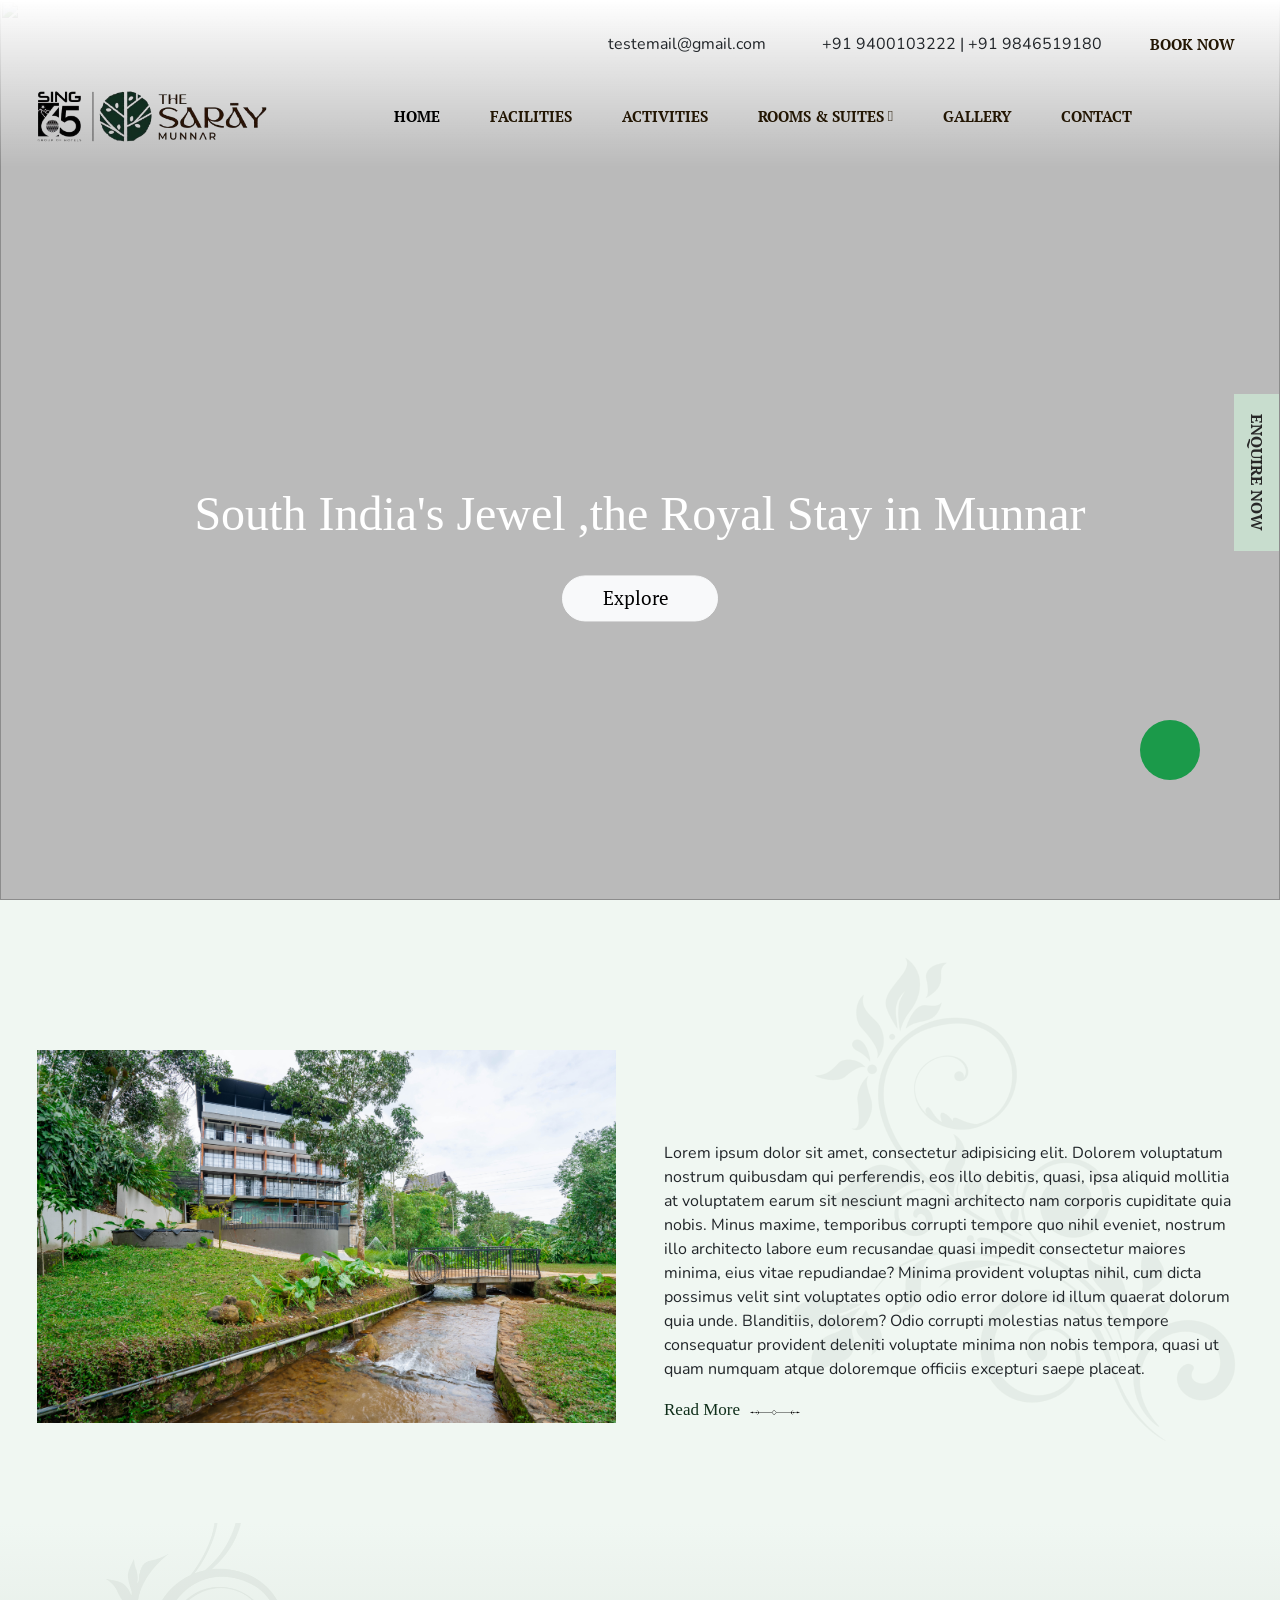
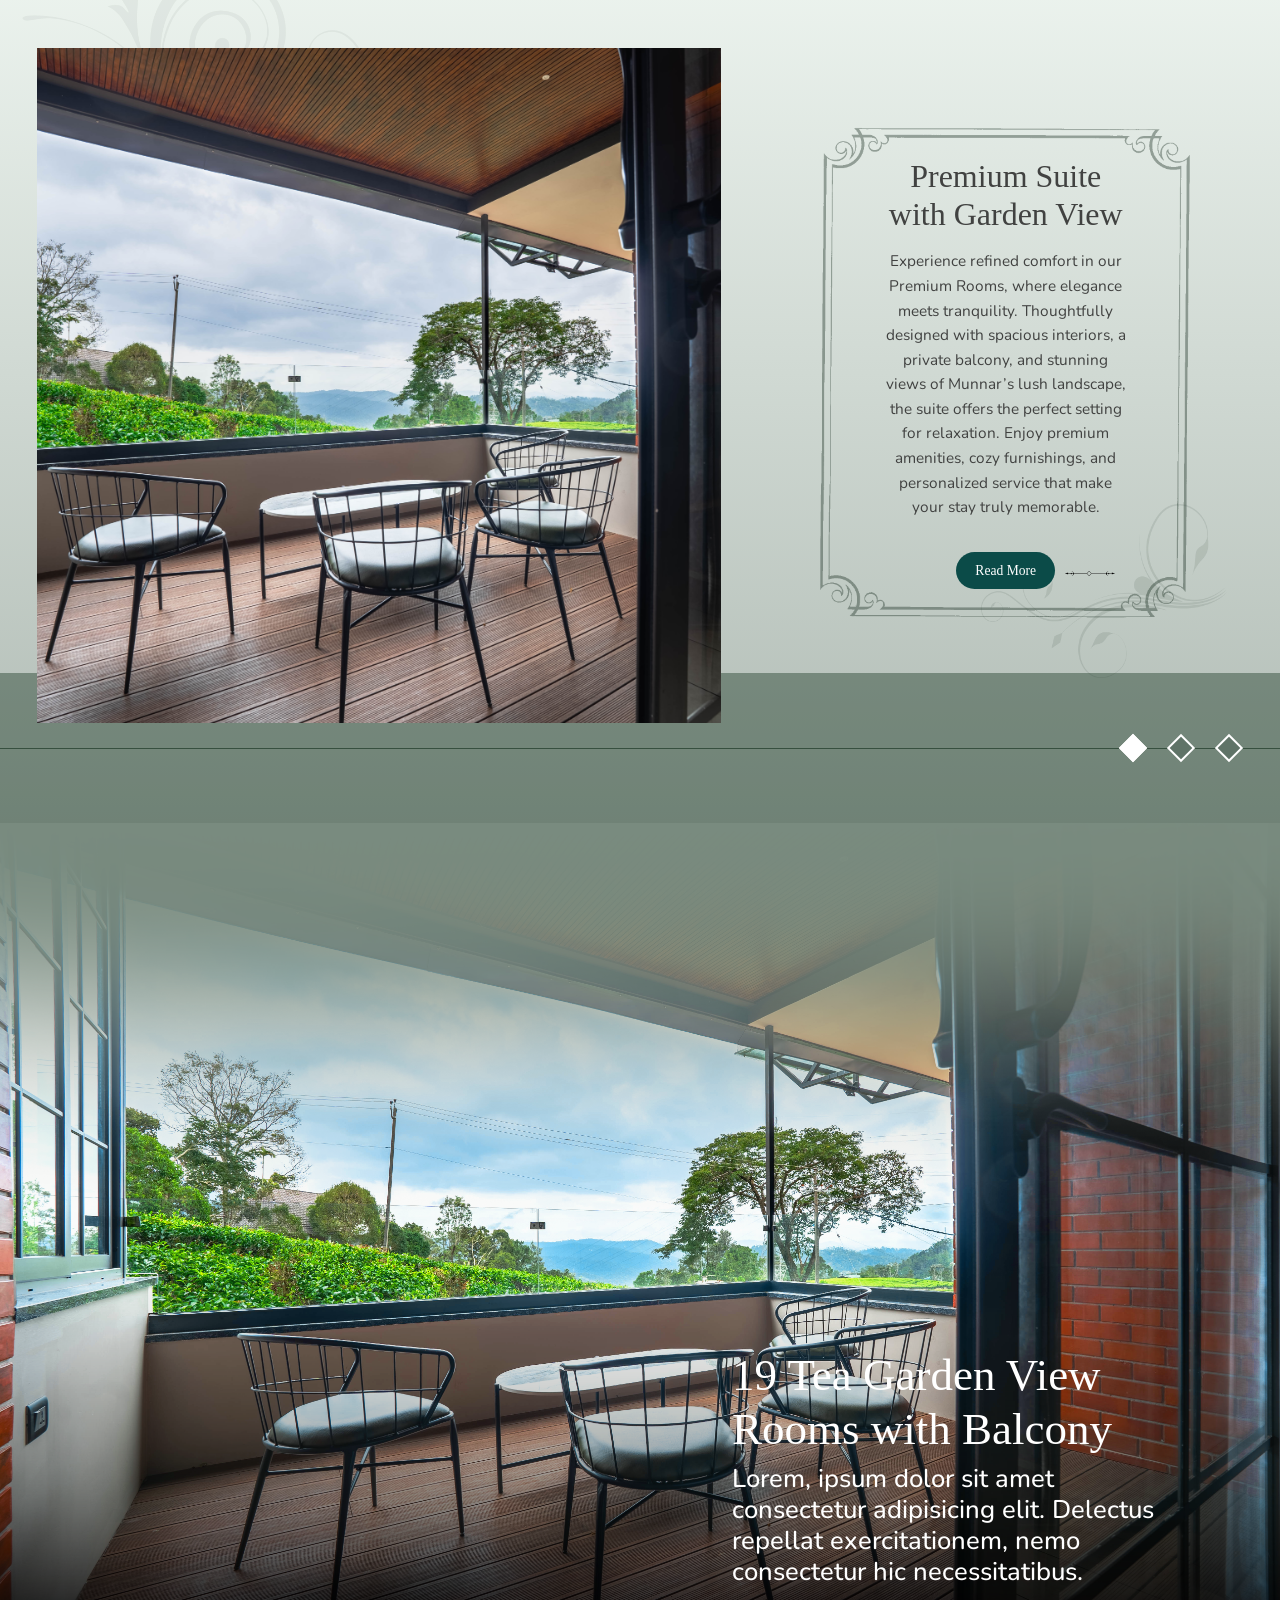
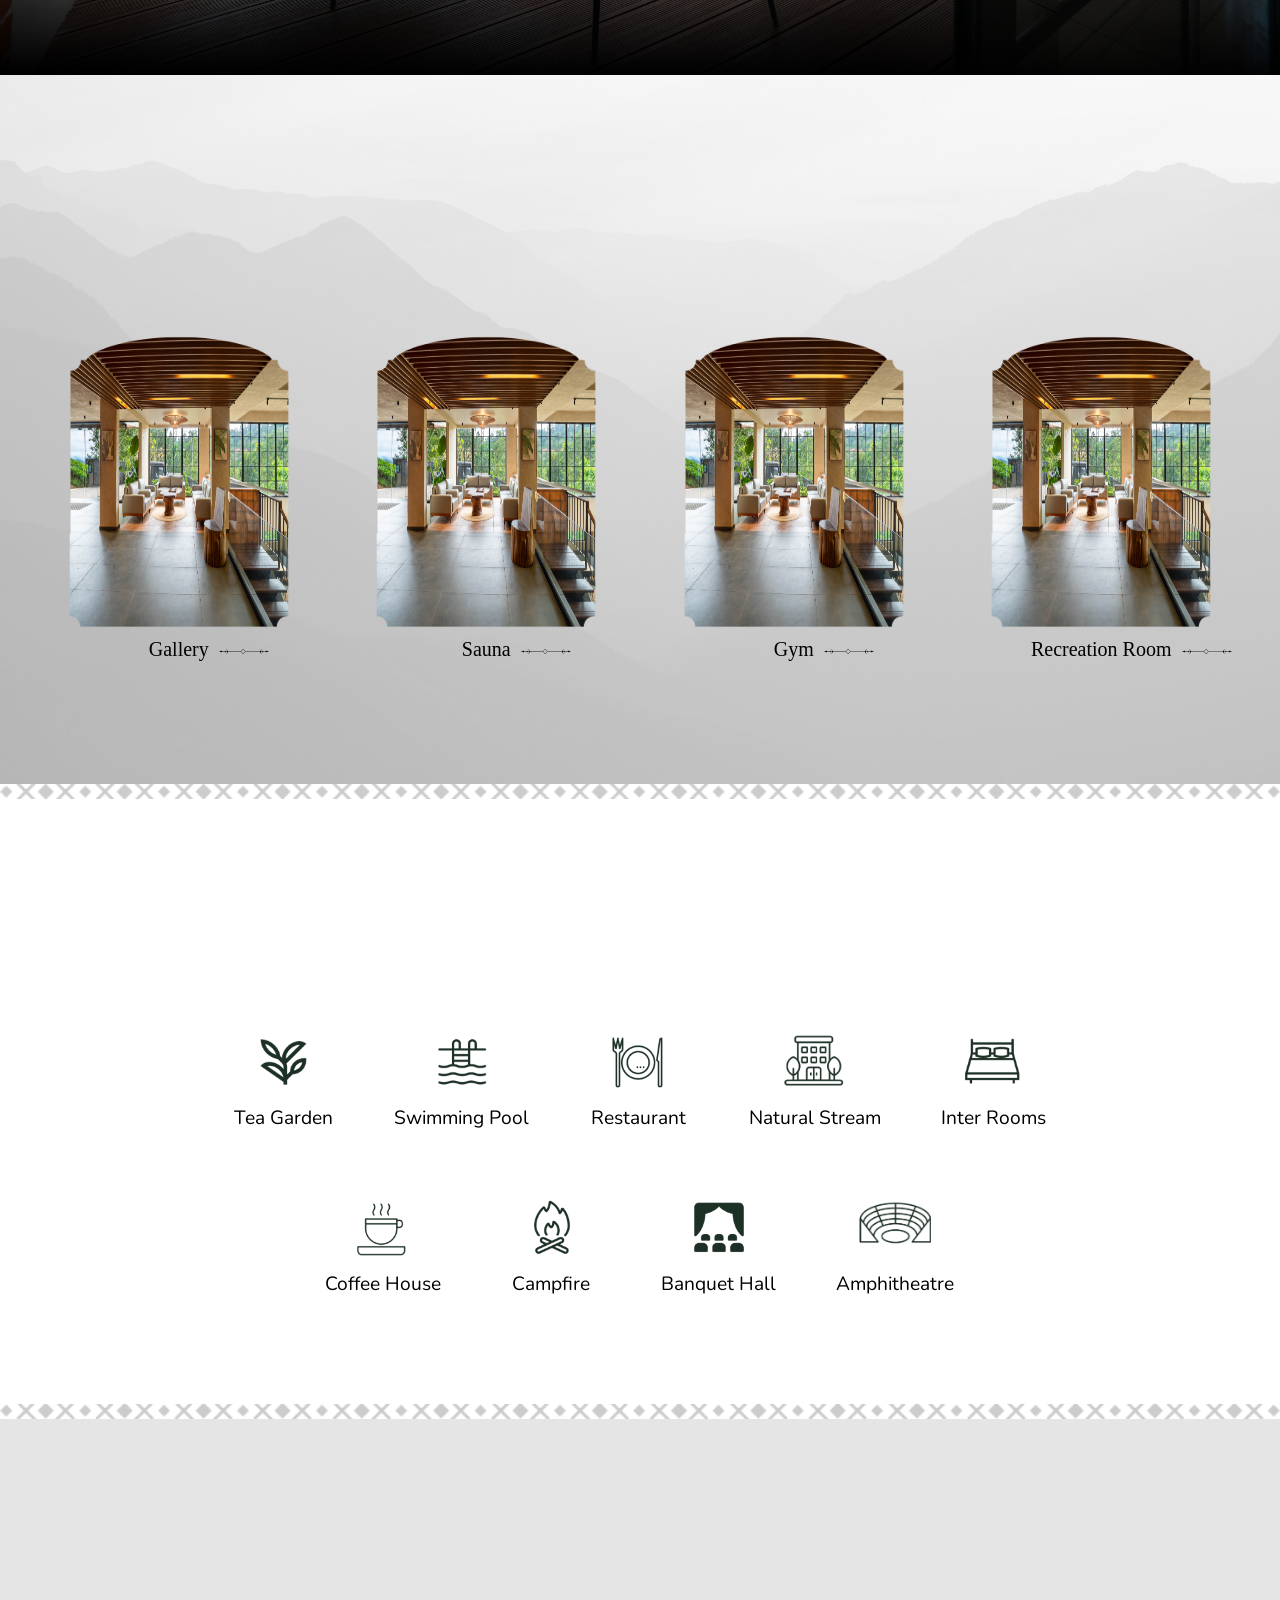
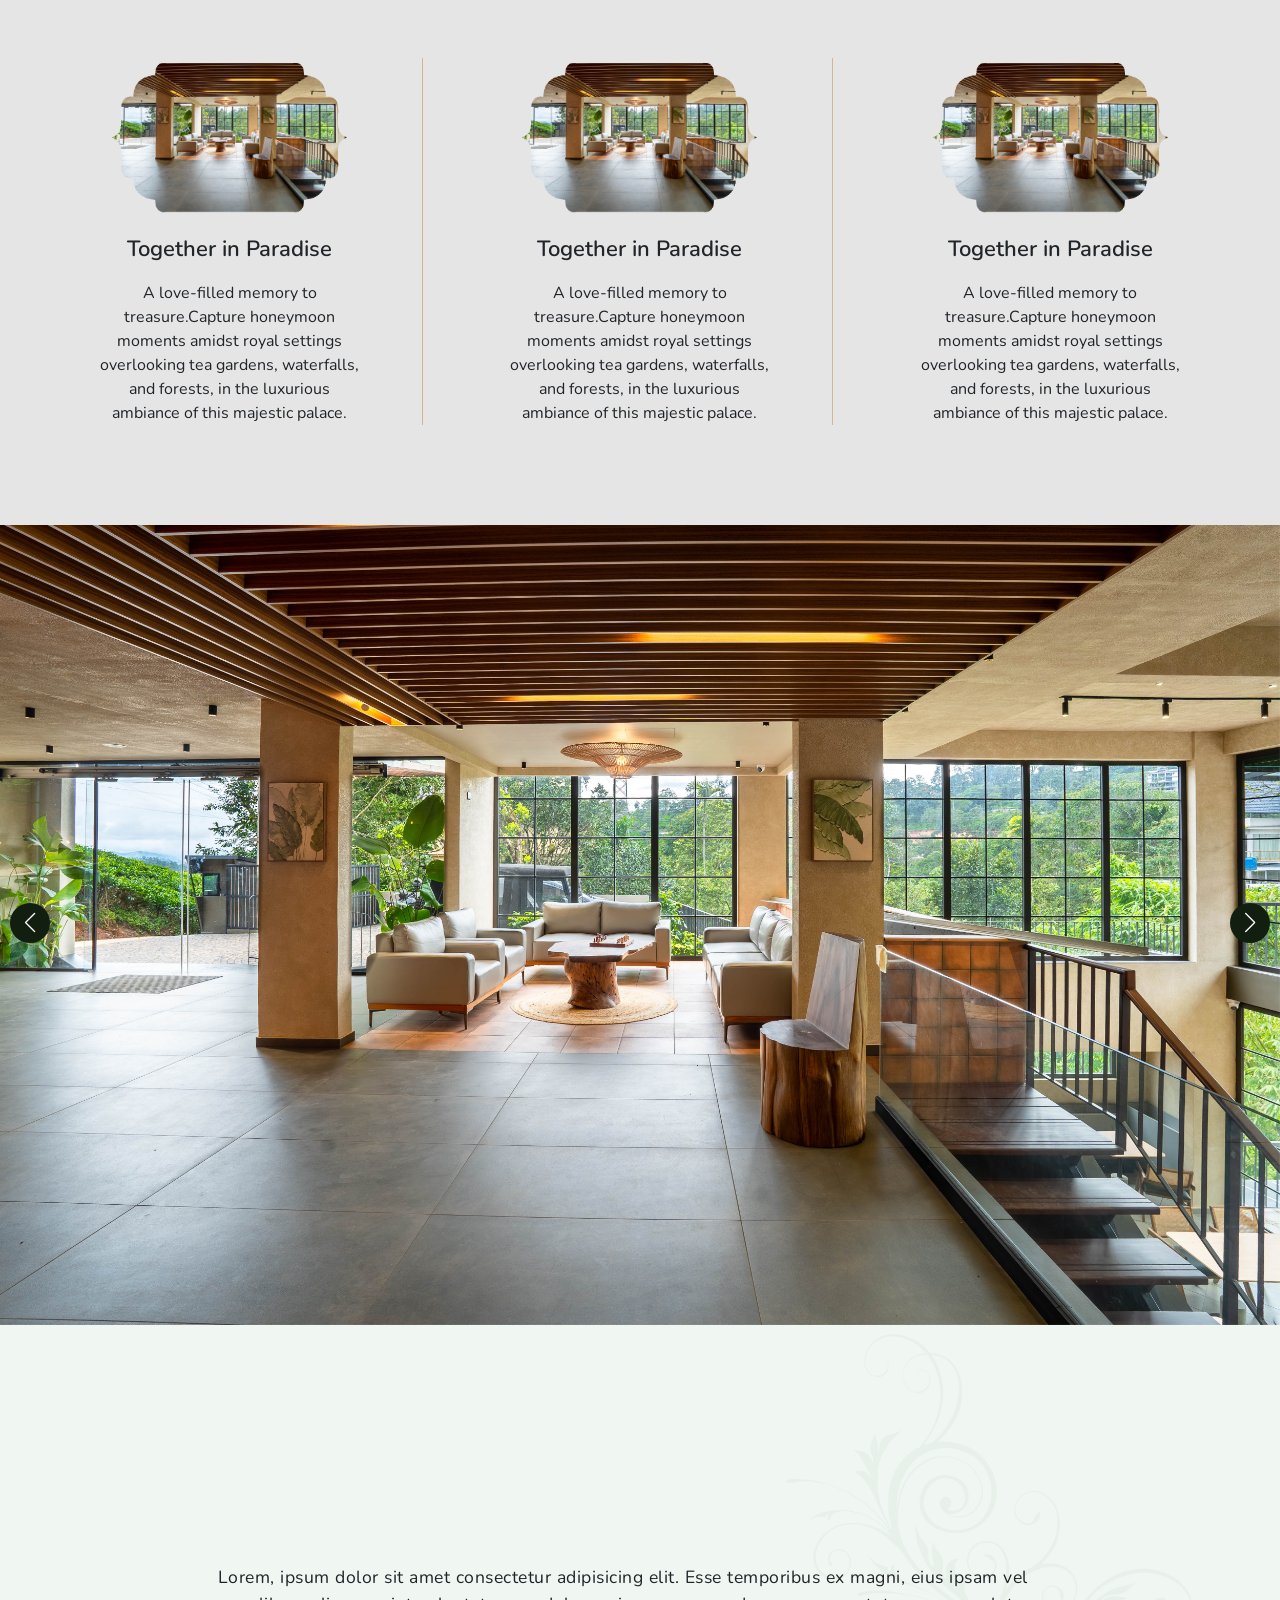
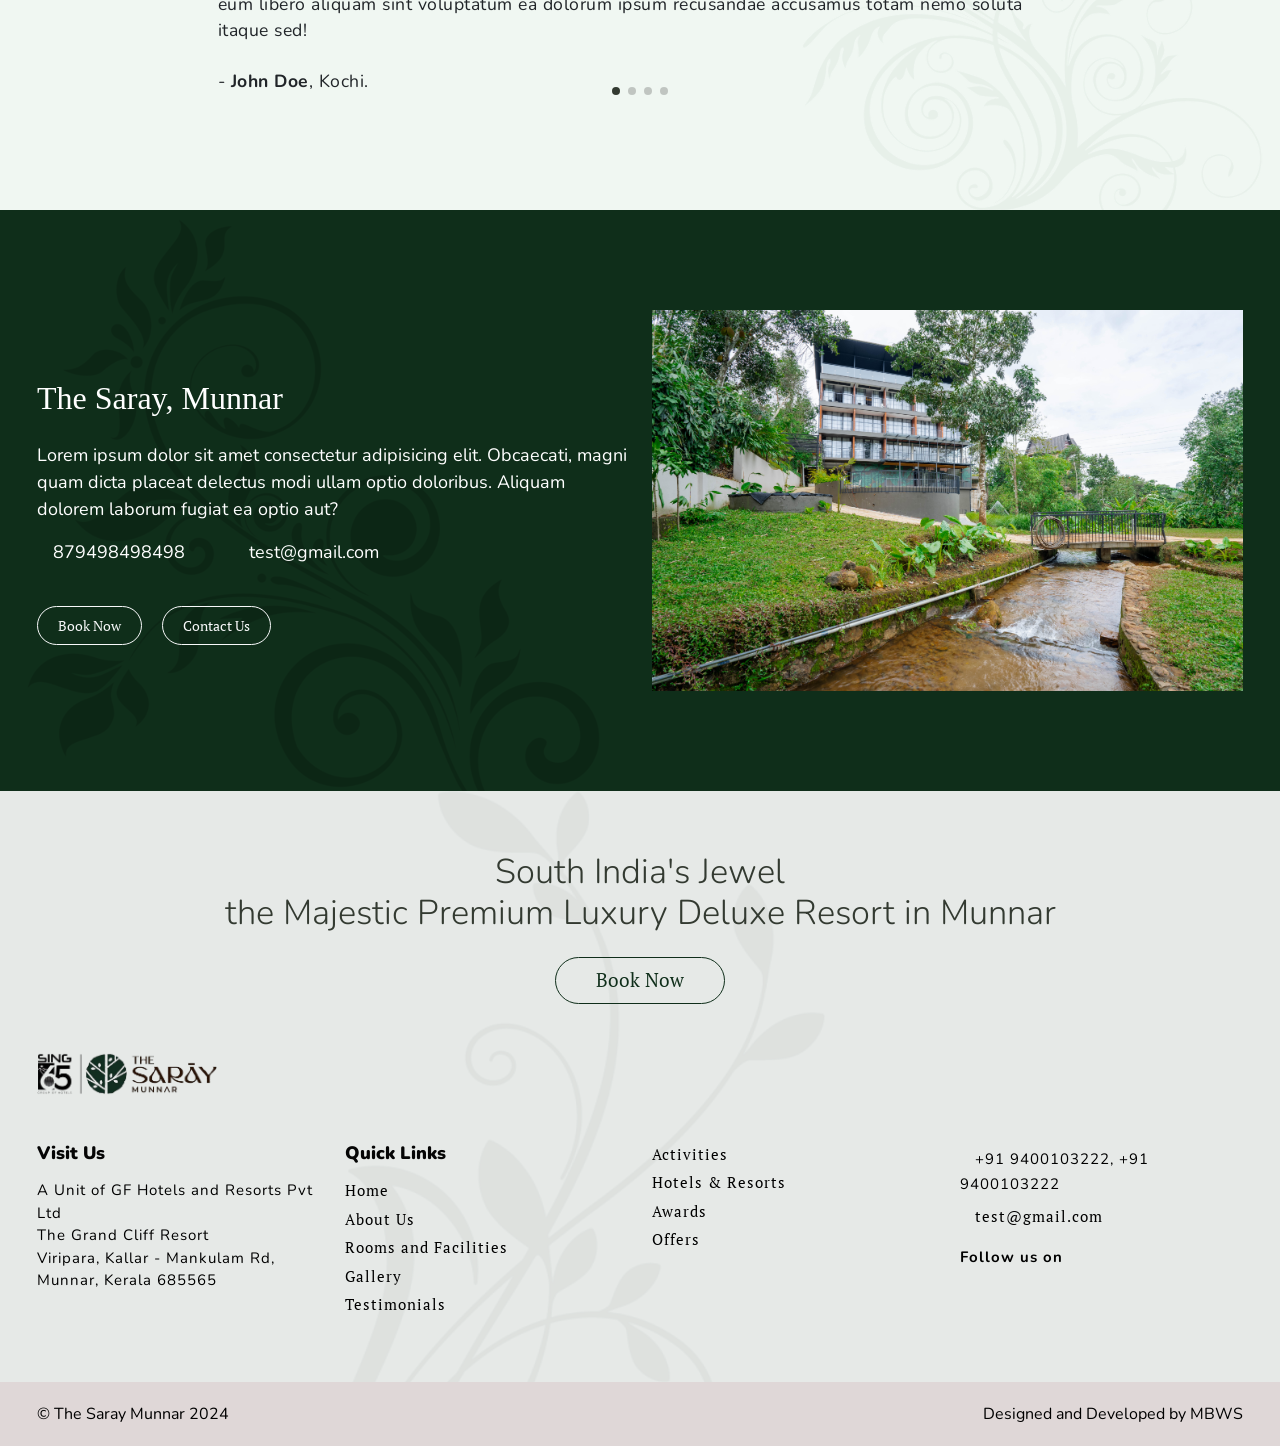
==== commit 369f5204: "design fixes" ====
--- a/index.html
+++ b/index.html
@@ -123,17 +123,17 @@
                         <div class="swiper-wrapper">
                             <div class="swiper-slide">
                                 <div class="aboutSliderItem">
-                                    <div class="row align-items-center g-5">
+                                    <div class="row align-items-center g-lg-5">
                                         <div class="col-lg-7">
                                             <img src="./assets/images/DSC09330-HDR.jpg" class="img-fluid" alt="">
                                         </div>
                                         <div class="col-lg-5">
                                             <div class="sliderContent">
                                                 <img src="./assets/images/1.png" class="frameDesign" alt="">
-                                                <h1 class="title">Room 1</h1>
+                                                <h1 class="title">Premium Suite with Garden View </h1>
                                                 <div class="desc">
                                                     <img src="./assets/images/design4.png" class="descBgImage" alt="">
-                                                    <p>Lorem ipsum dolor sit amet consectetur adipisicing elit. Qui et excepturi quos itaque aliquid ut nemo eligendi quisquam debitis suscipit? Ea enim molestiae, amet ullam quis et deleniti in rerum cumque ad adipisci ducimus quibusdam expedita esse a dolorem sunt? Repudiandae minima accusamus optio quas quae fugiat. Quos, eaque et?</p>
+                                                    <p>Experience refined comfort in our Premium Rooms, where elegance meets tranquility. Thoughtfully designed with spacious interiors, a private balcony, and stunning views of Munnar’s lush landscape, the suite offers the perfect setting for relaxation. Enjoy premium amenities, cozy furnishings, and personalized service that make your stay truly memorable.</p>
                                                     <a href="room-details.html" class="linkDesign">Read More</a> 
                                                 </div>
                                             </div>
@@ -143,7 +143,7 @@
                             </div>
                             <div class="swiper-slide">
                                 <div class="aboutSliderItem">
-                                    <div class="row align-items-center g-5">
+                                    <div class="row align-items-center g-lg-5">
                                         <div class="col-lg-7">
                                             <img src="./assets/images/DSC09330-HDR.jpg" class="img-fluid" alt="">
                                         </div>
@@ -163,7 +163,7 @@
                             </div>
                             <div class="swiper-slide">
                                 <div class="aboutSliderItem">
-                                    <div class="row align-items-center g-5">
+                                    <div class="row align-items-center g-lg-5">
                                         <div class="col-lg-7">
                                             <img src="./assets/images/DSC09330-HDR.jpg" class="img-fluid" alt="">
                                         </div>
@@ -325,14 +325,14 @@
                     <h2 class="section-title mb-5">Savor the flavors of paradise</h2>
                 </div>
                 <div class="row">
-                    <div class="col-lg-4">
+                    <div class="col-lg-4 mb-5 mb-lg-0">
                         <div class="detailItem">
                             <img src="./assets/images/DSC09860-HDR.jpg" class="img-fluid" alt="">
                             <div class="title">Together in Paradise</div>
                             <div class="desc">A love-filled memory to treasure.Capture honeymoon moments amidst royal settings overlooking tea gardens, waterfalls, and forests, in the luxurious ambiance of this majestic palace.</div>
                         </div>
                     </div>
-                    <div class="col-lg-4">
+                    <div class="col-lg-4 mb-5 mb-lg-0">
                         <div class="detailItem">
                             <img src="./assets/images/DSC09860-HDR.jpg" class="img-fluid" alt="">
                             <div class="title">Together in Paradise</div>
--- a/assets/css/app.css
+++ b/assets/css/app.css
@@ -1 +1 @@
-﻿@import"https://fonts.googleapis.com/css2?family=Nunito:ital,wght@0,200..1000;1,200..1000&family=PT+Serif:ital,wght@0,400;0,700;1,400;1,700&display=swap";.slick-slider{position:relative;display:block;box-sizing:border-box;-webkit-user-select:none;-moz-user-select:none;-ms-user-select:none;user-select:none;-webkit-touch-callout:none;-khtml-user-select:none;-ms-touch-action:pan-y;touch-action:pan-y;-webkit-tap-highlight-color:rgba(0,0,0,0)}.slick-list{position:relative;display:block;overflow:hidden;margin:0;padding:0}.slick-list:focus{outline:none}.slick-list.dragging{cursor:pointer;cursor:hand}.slick-slider .slick-track,.slick-slider .slick-list{-webkit-transform:translate3d(0, 0, 0);-moz-transform:translate3d(0, 0, 0);-ms-transform:translate3d(0, 0, 0);-o-transform:translate3d(0, 0, 0);transform:translate3d(0, 0, 0)}.slick-track{position:relative;top:0;left:0;display:block;margin-left:auto;margin-right:auto}.slick-track:before,.slick-track:after{display:table;content:""}.slick-track:after{clear:both}.slick-loading .slick-track{visibility:hidden}.slick-slide{display:none;float:left;height:100%;min-height:1px}[dir=rtl] .slick-slide{float:right}.slick-slide img{display:block}.slick-slide.slick-loading img{display:none}.slick-slide.dragging img{pointer-events:none}.slick-initialized .slick-slide{display:block}.slick-loading .slick-slide{visibility:hidden}.slick-vertical .slick-slide{display:block;height:auto;border:1px solid rgba(0,0,0,0)}.slick-arrow.slick-hidden{display:none}.slick-dots{display:flex;gap:15px;justify-content:center;align-items:center;margin-top:30px}.slick-dots li{list-style-type:none}.slick-dots button{font-size:0;width:13px;height:13px;border-radius:50%;background-color:rgba(15,46,26,.5);border:none}.slick-dots .slick-active button{background-color:#0f2e1a}@font-face{font-family:swiper-icons;src:url("data:application/font-woff;charset=utf-8;base64, [base64]//wADZ2x5ZgAAAywAAADMAAAD2MHtryVoZWFkAAABbAAAADAAAAA2E2+eoWhoZWEAAAGcAAAAHwAAACQC9gDzaG10eAAAAigAAAAZAAAArgJkABFsb2NhAAAC0AAAAFoAAABaFQAUGG1heHAAAAG8AAAAHwAAACAAcABAbmFtZQAAA/gAAAE5AAACXvFdBwlwb3N0AAAFNAAAAGIAAACE5s74hXjaY2BkYGAAYpf5Hu/j+W2+MnAzMYDAzaX6QjD6/4//Bxj5GA8AuRwMYGkAPywL13jaY2BkYGA88P8Agx4j+/8fQDYfA1AEBWgDAIB2BOoAeNpjYGRgYNBh4GdgYgABEMnIABJzYNADCQAACWgAsQB42mNgYfzCOIGBlYGB0YcxjYGBwR1Kf2WQZGhhYGBiYGVmgAFGBiQQkOaawtDAoMBQxXjg/wEGPcYDDA4wNUA2CCgwsAAAO4EL6gAAeNpj2M0gyAACqxgGNWBkZ2D4/wMA+xkDdgAAAHjaY2BgYGaAYBkGRgYQiAHyGMF8FgYHIM3DwMHABGQrMOgyWDLEM1T9/w8UBfEMgLzE////P/5//f/V/xv+r4eaAAeMbAxwIUYmIMHEgKYAYjUcsDAwsLKxc3BycfPw8jEQA/[base64]/uznmfPFBNODM2K7MTQ45YEAZqGP81AmGGcF3iPqOop0r1SPTaTbVkfUe4HXj97wYE+yNwWYxwWu4v1ugWHgo3S1XdZEVqWM7ET0cfnLGxWfkgR42o2PvWrDMBSFj/IHLaF0zKjRgdiVMwScNRAoWUoH78Y2icB/yIY09An6AH2Bdu/UB+yxopYshQiEvnvu0dURgDt8QeC8PDw7Fpji3fEA4z/PEJ6YOB5hKh4dj3EvXhxPqH/SKUY3rJ7srZ4FZnh1PMAtPhwP6fl2PMJMPDgeQ4rY8YT6Gzao0eAEA409DuggmTnFnOcSCiEiLMgxCiTI6Cq5DZUd3Qmp10vO0LaLTd2cjN4fOumlc7lUYbSQcZFkutRG7g6JKZKy0RmdLY680CDnEJ+UMkpFFe1RN7nxdVpXrC4aTtnaurOnYercZg2YVmLN/d/gczfEimrE/fs/bOuq29Zmn8tloORaXgZgGa78yO9/cnXm2BpaGvq25Dv9S4E9+5SIc9PqupJKhYFSSl47+Qcr1mYNAAAAeNptw0cKwkAAAMDZJA8Q7OUJvkLsPfZ6zFVERPy8qHh2YER+3i/BP83vIBLLySsoKimrqKqpa2hp6+jq6RsYGhmbmJqZSy0sraxtbO3sHRydnEMU4uR6yx7JJXveP7WrDycAAAAAAAH//wACeNpjYGRgYOABYhkgZgJCZgZNBkYGLQZtIJsFLMYAAAw3ALgAeNolizEKgDAQBCchRbC2sFER0YD6qVQiBCv/H9ezGI6Z5XBAw8CBK/m5iQQVauVbXLnOrMZv2oLdKFa8Pjuru2hJzGabmOSLzNMzvutpB3N42mNgZGBg4GKQYzBhYMxJLMlj4GBgAYow/P/PAJJhLM6sSoWKfWCAAwDAjgbRAAB42mNgYGBkAIIbCZo5IPrmUn0hGA0AO8EFTQAA");font-weight:400;font-style:normal}:root{--swiper-theme-color:#007aff}:host{position:relative;display:block;margin-left:auto;margin-right:auto;z-index:1}.swiper{margin-left:auto;margin-right:auto;position:relative;overflow:hidden;list-style:none;padding:0;z-index:1;display:block}.swiper-vertical>.swiper-wrapper{flex-direction:column}.swiper-wrapper{position:relative;width:100%;height:100%;z-index:1;display:flex;transition-property:transform;transition-timing-function:var(--swiper-wrapper-transition-timing-function, initial);box-sizing:content-box}.swiper-android .swiper-slide,.swiper-ios .swiper-slide,.swiper-wrapper{transform:translate3d(0px, 0, 0)}.swiper-horizontal{touch-action:pan-y}.swiper-vertical{touch-action:pan-x}.swiper-slide{flex-shrink:0;width:100%;height:100%;position:relative;transition-property:transform;display:block}.swiper-slide-invisible-blank{visibility:hidden}.swiper-autoheight,.swiper-autoheight .swiper-slide{height:auto}.swiper-autoheight .swiper-wrapper{align-items:flex-start;transition-property:transform,height}.swiper-backface-hidden .swiper-slide{transform:translateZ(0);-webkit-backface-visibility:hidden;backface-visibility:hidden}.swiper-3d.swiper-css-mode .swiper-wrapper{perspective:1200px}.swiper-3d .swiper-wrapper{transform-style:preserve-3d}.swiper-3d{perspective:1200px}.swiper-3d .swiper-cube-shadow,.swiper-3d .swiper-slide{transform-style:preserve-3d}.swiper-css-mode>.swiper-wrapper{overflow:auto;scrollbar-width:none;-ms-overflow-style:none}.swiper-css-mode>.swiper-wrapper::-webkit-scrollbar{display:none}.swiper-css-mode>.swiper-wrapper>.swiper-slide{scroll-snap-align:start start}.swiper-css-mode.swiper-horizontal>.swiper-wrapper{scroll-snap-type:x mandatory}.swiper-css-mode.swiper-vertical>.swiper-wrapper{scroll-snap-type:y mandatory}.swiper-css-mode.swiper-free-mode>.swiper-wrapper{scroll-snap-type:none}.swiper-css-mode.swiper-free-mode>.swiper-wrapper>.swiper-slide{scroll-snap-align:none}.swiper-css-mode.swiper-centered>.swiper-wrapper::before{content:"";flex-shrink:0;order:9999}.swiper-css-mode.swiper-centered>.swiper-wrapper>.swiper-slide{scroll-snap-align:center center;scroll-snap-stop:always}.swiper-css-mode.swiper-centered.swiper-horizontal>.swiper-wrapper>.swiper-slide:first-child{margin-inline-start:var(--swiper-centered-offset-before)}.swiper-css-mode.swiper-centered.swiper-horizontal>.swiper-wrapper::before{height:100%;min-height:1px;width:var(--swiper-centered-offset-after)}.swiper-css-mode.swiper-centered.swiper-vertical>.swiper-wrapper>.swiper-slide:first-child{margin-block-start:var(--swiper-centered-offset-before)}.swiper-css-mode.swiper-centered.swiper-vertical>.swiper-wrapper::before{width:100%;min-width:1px;height:var(--swiper-centered-offset-after)}.swiper-3d .swiper-slide-shadow,.swiper-3d .swiper-slide-shadow-bottom,.swiper-3d .swiper-slide-shadow-left,.swiper-3d .swiper-slide-shadow-right,.swiper-3d .swiper-slide-shadow-top{position:absolute;left:0;top:0;width:100%;height:100%;pointer-events:none;z-index:10}.swiper-3d .swiper-slide-shadow{background:rgba(0,0,0,.15)}.swiper-3d .swiper-slide-shadow-left{background-image:linear-gradient(to left, rgba(0, 0, 0, 0.5), rgba(0, 0, 0, 0))}.swiper-3d .swiper-slide-shadow-right{background-image:linear-gradient(to right, rgba(0, 0, 0, 0.5), rgba(0, 0, 0, 0))}.swiper-3d .swiper-slide-shadow-top{background-image:linear-gradient(to top, rgba(0, 0, 0, 0.5), rgba(0, 0, 0, 0))}.swiper-3d .swiper-slide-shadow-bottom{background-image:linear-gradient(to bottom, rgba(0, 0, 0, 0.5), rgba(0, 0, 0, 0))}.swiper-lazy-preloader{width:42px;height:42px;position:absolute;left:50%;top:50%;margin-left:-21px;margin-top:-21px;z-index:10;transform-origin:50%;box-sizing:border-box;border:4px solid var(--swiper-preloader-color, var(--swiper-theme-color));border-radius:50%;border-top-color:rgba(0,0,0,0)}.swiper-watch-progress .swiper-slide-visible .swiper-lazy-preloader,.swiper:not(.swiper-watch-progress) .swiper-lazy-preloader{animation:swiper-preloader-spin 1s infinite linear}.swiper-lazy-preloader-white{--swiper-preloader-color:#fff}.swiper-lazy-preloader-black{--swiper-preloader-color:#000}@keyframes swiper-preloader-spin{0%{transform:rotate(0deg)}100%{transform:rotate(360deg)}}.swiper-virtual .swiper-slide{-webkit-backface-visibility:hidden;transform:translateZ(0)}.swiper-virtual.swiper-css-mode .swiper-wrapper::after{content:"";position:absolute;left:0;top:0;pointer-events:none}.swiper-virtual.swiper-css-mode.swiper-horizontal .swiper-wrapper::after{height:1px;width:var(--swiper-virtual-size)}.swiper-virtual.swiper-css-mode.swiper-vertical .swiper-wrapper::after{width:1px;height:var(--swiper-virtual-size)}:root{--swiper-navigation-size:44px}.swiper-button-next,.swiper-button-prev{position:absolute;top:var(--swiper-navigation-top-offset, 50%);width:calc(var(--swiper-navigation-size)/44*27);height:var(--swiper-navigation-size);margin-top:calc(0px - var(--swiper-navigation-size)/2);z-index:10;cursor:pointer;display:flex;align-items:center;justify-content:center;color:var(--swiper-navigation-color, var(--swiper-theme-color))}.swiper-button-next.swiper-button-disabled,.swiper-button-prev.swiper-button-disabled{opacity:.35;cursor:auto;pointer-events:none}.swiper-button-next.swiper-button-hidden,.swiper-button-prev.swiper-button-hidden{opacity:0;cursor:auto;pointer-events:none}.swiper-navigation-disabled .swiper-button-next,.swiper-navigation-disabled .swiper-button-prev{display:none !important}.swiper-button-next svg,.swiper-button-prev svg{width:100%;height:100%;object-fit:contain;transform-origin:center}.swiper-rtl .swiper-button-next svg,.swiper-rtl .swiper-button-prev svg{transform:rotate(180deg)}.swiper-button-prev,.swiper-rtl .swiper-button-next{left:var(--swiper-navigation-sides-offset, 10px);right:auto}.swiper-button-next,.swiper-rtl .swiper-button-prev{right:var(--swiper-navigation-sides-offset, 10px);left:auto}.swiper-button-lock{display:none}.swiper-button-next:after,.swiper-button-prev:after{font-family:swiper-icons;font-size:var(--swiper-navigation-size);text-transform:none !important;letter-spacing:0;font-variant:initial;line-height:1}.swiper-button-prev:after,.swiper-rtl .swiper-button-next:after{content:"prev"}.swiper-button-next,.swiper-rtl .swiper-button-prev{right:var(--swiper-navigation-sides-offset, 10px);left:auto}.swiper-button-next:after,.swiper-rtl .swiper-button-prev:after{content:"next"}.swiper-pagination{position:absolute;text-align:center;transition:.3s opacity;transform:translate3d(0, 0, 0);z-index:10}.swiper-pagination.swiper-pagination-hidden{opacity:0}.swiper-pagination-disabled>.swiper-pagination,.swiper-pagination.swiper-pagination-disabled{display:none !important}.swiper-horizontal>.swiper-pagination-bullets,.swiper-pagination-bullets.swiper-pagination-horizontal,.swiper-pagination-custom,.swiper-pagination-fraction{bottom:var(--swiper-pagination-bottom, 8px);top:var(--swiper-pagination-top, auto);left:0;width:100%}.swiper-pagination-bullets-dynamic{overflow:hidden;font-size:0}.swiper-pagination-bullets-dynamic .swiper-pagination-bullet{transform:scale(0.33);position:relative}.swiper-pagination-bullets-dynamic .swiper-pagination-bullet-active{transform:scale(1)}.swiper-pagination-bullets-dynamic .swiper-pagination-bullet-active-main{transform:scale(1)}.swiper-pagination-bullets-dynamic .swiper-pagination-bullet-active-prev{transform:scale(0.66)}.swiper-pagination-bullets-dynamic .swiper-pagination-bullet-active-prev-prev{transform:scale(0.33)}.swiper-pagination-bullets-dynamic .swiper-pagination-bullet-active-next{transform:scale(0.66)}.swiper-pagination-bullets-dynamic .swiper-pagination-bullet-active-next-next{transform:scale(0.33)}.swiper-pagination-bullet{width:var(--swiper-pagination-bullet-width, var(--swiper-pagination-bullet-size, 8px));height:var(--swiper-pagination-bullet-height, var(--swiper-pagination-bullet-size, 8px));display:inline-block;border-radius:var(--swiper-pagination-bullet-border-radius, 50%);background:var(--swiper-pagination-bullet-inactive-color, #000);opacity:var(--swiper-pagination-bullet-inactive-opacity, 0.2)}button.swiper-pagination-bullet{border:none;margin:0;padding:0;box-shadow:none;-webkit-appearance:none;appearance:none}.swiper-pagination-clickable .swiper-pagination-bullet{cursor:pointer}.swiper-pagination-bullet:only-child{display:none !important}.swiper-pagination-bullet-active{opacity:var(--swiper-pagination-bullet-opacity, 1);background:var(--swiper-pagination-color, var(--swiper-theme-color))}.swiper-pagination-vertical.swiper-pagination-bullets,.swiper-vertical>.swiper-pagination-bullets{right:var(--swiper-pagination-right, 8px);left:var(--swiper-pagination-left, auto);top:50%;transform:translate3d(0px, -50%, 0)}.swiper-pagination-vertical.swiper-pagination-bullets .swiper-pagination-bullet,.swiper-vertical>.swiper-pagination-bullets .swiper-pagination-bullet{margin:var(--swiper-pagination-bullet-vertical-gap, 6px) 0;display:block}.swiper-pagination-vertical.swiper-pagination-bullets.swiper-pagination-bullets-dynamic,.swiper-vertical>.swiper-pagination-bullets.swiper-pagination-bullets-dynamic{top:50%;transform:translateY(-50%);width:8px}.swiper-pagination-vertical.swiper-pagination-bullets.swiper-pagination-bullets-dynamic .swiper-pagination-bullet,.swiper-vertical>.swiper-pagination-bullets.swiper-pagination-bullets-dynamic .swiper-pagination-bullet{display:inline-block;transition:.2s transform,.2s top}.swiper-horizontal>.swiper-pagination-bullets .swiper-pagination-bullet,.swiper-pagination-horizontal.swiper-pagination-bullets .swiper-pagination-bullet{margin:0 var(--swiper-pagination-bullet-horizontal-gap, 4px)}.swiper-horizontal>.swiper-pagination-bullets.swiper-pagination-bullets-dynamic,.swiper-pagination-horizontal.swiper-pagination-bullets.swiper-pagination-bullets-dynamic{left:50%;transform:translateX(-50%);white-space:nowrap}.swiper-horizontal>.swiper-pagination-bullets.swiper-pagination-bullets-dynamic .swiper-pagination-bullet,.swiper-pagination-horizontal.swiper-pagination-bullets.swiper-pagination-bullets-dynamic .swiper-pagination-bullet{transition:.2s transform,.2s left}.swiper-horizontal.swiper-rtl>.swiper-pagination-bullets-dynamic .swiper-pagination-bullet{transition:.2s transform,.2s right}.swiper-pagination-fraction{color:var(--swiper-pagination-fraction-color, inherit)}.swiper-pagination-progressbar{background:var(--swiper-pagination-progressbar-bg-color, rgba(0, 0, 0, 0.25));position:absolute}.swiper-pagination-progressbar .swiper-pagination-progressbar-fill{background:var(--swiper-pagination-color, var(--swiper-theme-color));position:absolute;left:0;top:0;width:100%;height:100%;transform:scale(0);transform-origin:left top}.swiper-rtl .swiper-pagination-progressbar .swiper-pagination-progressbar-fill{transform-origin:right top}.swiper-horizontal>.swiper-pagination-progressbar,.swiper-pagination-progressbar.swiper-pagination-horizontal,.swiper-pagination-progressbar.swiper-pagination-vertical.swiper-pagination-progressbar-opposite,.swiper-vertical>.swiper-pagination-progressbar.swiper-pagination-progressbar-opposite{width:100%;height:var(--swiper-pagination-progressbar-size, 4px);left:0;top:0}.swiper-horizontal>.swiper-pagination-progressbar.swiper-pagination-progressbar-opposite,.swiper-pagination-progressbar.swiper-pagination-horizontal.swiper-pagination-progressbar-opposite,.swiper-pagination-progressbar.swiper-pagination-vertical,.swiper-vertical>.swiper-pagination-progressbar{width:var(--swiper-pagination-progressbar-size, 4px);height:100%;left:0;top:0}.swiper-pagination-lock{display:none}.swiper-scrollbar{border-radius:var(--swiper-scrollbar-border-radius, 10px);position:relative;touch-action:none;background:var(--swiper-scrollbar-bg-color, rgba(0, 0, 0, 0.1))}.swiper-scrollbar-disabled>.swiper-scrollbar,.swiper-scrollbar.swiper-scrollbar-disabled{display:none !important}.swiper-horizontal>.swiper-scrollbar,.swiper-scrollbar.swiper-scrollbar-horizontal{position:absolute;left:var(--swiper-scrollbar-sides-offset, 1%);bottom:var(--swiper-scrollbar-bottom, 4px);top:var(--swiper-scrollbar-top, auto);z-index:50;height:var(--swiper-scrollbar-size, 4px);width:calc(100% - 2*var(--swiper-scrollbar-sides-offset, 1%))}.swiper-scrollbar.swiper-scrollbar-vertical,.swiper-vertical>.swiper-scrollbar{position:absolute;left:var(--swiper-scrollbar-left, auto);right:var(--swiper-scrollbar-right, 4px);top:var(--swiper-scrollbar-sides-offset, 1%);z-index:50;width:var(--swiper-scrollbar-size, 4px);height:calc(100% - 2*var(--swiper-scrollbar-sides-offset, 1%))}.swiper-scrollbar-drag{height:100%;width:100%;position:relative;background:var(--swiper-scrollbar-drag-bg-color, rgba(0, 0, 0, 0.5));border-radius:var(--swiper-scrollbar-border-radius, 10px);left:0;top:0}.swiper-scrollbar-cursor-drag{cursor:move}.swiper-scrollbar-lock{display:none}.swiper-zoom-container{width:100%;height:100%;display:flex;justify-content:center;align-items:center;text-align:center}.swiper-zoom-container>canvas,.swiper-zoom-container>img,.swiper-zoom-container>svg{max-width:100%;max-height:100%;object-fit:contain}.swiper-slide-zoomed{cursor:move;touch-action:none}.swiper .swiper-notification{position:absolute;left:0;top:0;pointer-events:none;opacity:0;z-index:-1000}.swiper-free-mode>.swiper-wrapper{transition-timing-function:ease-out;margin:0 auto}.swiper-grid>.swiper-wrapper{flex-wrap:wrap}.swiper-grid-column>.swiper-wrapper{flex-wrap:wrap;flex-direction:column}.swiper-fade.swiper-free-mode .swiper-slide{transition-timing-function:ease-out}.swiper-fade .swiper-slide{pointer-events:none;transition-property:opacity}.swiper-fade .swiper-slide .swiper-slide{pointer-events:none}.swiper-fade .swiper-slide-active{pointer-events:auto}.swiper-fade .swiper-slide-active .swiper-slide-active{pointer-events:auto}.swiper.swiper-cube{overflow:visible}.swiper-cube .swiper-slide{pointer-events:none;-webkit-backface-visibility:hidden;backface-visibility:hidden;z-index:1;visibility:hidden;transform-origin:0 0;width:100%;height:100%}.swiper-cube .swiper-slide .swiper-slide{pointer-events:none}.swiper-cube.swiper-rtl .swiper-slide{transform-origin:100% 0}.swiper-cube .swiper-slide-active,.swiper-cube .swiper-slide-active .swiper-slide-active{pointer-events:auto}.swiper-cube .swiper-slide-active,.swiper-cube .swiper-slide-next,.swiper-cube .swiper-slide-prev{pointer-events:auto;visibility:visible}.swiper-cube .swiper-cube-shadow{position:absolute;left:0;bottom:0px;width:100%;height:100%;opacity:.6;z-index:0}.swiper-cube .swiper-cube-shadow:before{content:"";background:#000;position:absolute;left:0;top:0;bottom:0;right:0;filter:blur(50px)}.swiper-cube .swiper-slide-next+.swiper-slide{pointer-events:auto;visibility:visible}.swiper-cube .swiper-slide-shadow-cube.swiper-slide-shadow-bottom,.swiper-cube .swiper-slide-shadow-cube.swiper-slide-shadow-left,.swiper-cube .swiper-slide-shadow-cube.swiper-slide-shadow-right,.swiper-cube .swiper-slide-shadow-cube.swiper-slide-shadow-top{z-index:0;-webkit-backface-visibility:hidden;backface-visibility:hidden}.swiper.swiper-flip{overflow:visible}.swiper-flip .swiper-slide{pointer-events:none;-webkit-backface-visibility:hidden;backface-visibility:hidden;z-index:1}.swiper-flip .swiper-slide .swiper-slide{pointer-events:none}.swiper-flip .swiper-slide-active,.swiper-flip .swiper-slide-active .swiper-slide-active{pointer-events:auto}.swiper-flip .swiper-slide-shadow-flip.swiper-slide-shadow-bottom,.swiper-flip .swiper-slide-shadow-flip.swiper-slide-shadow-left,.swiper-flip .swiper-slide-shadow-flip.swiper-slide-shadow-right,.swiper-flip .swiper-slide-shadow-flip.swiper-slide-shadow-top{z-index:0;-webkit-backface-visibility:hidden;backface-visibility:hidden}.swiper-creative .swiper-slide{-webkit-backface-visibility:hidden;backface-visibility:hidden;overflow:hidden;transition-property:transform,opacity,height}.swiper.swiper-cards{overflow:visible}.swiper-cards .swiper-slide{transform-origin:center bottom;-webkit-backface-visibility:hidden;backface-visibility:hidden;overflow:hidden}.daterangepicker{position:absolute;color:inherit;background-color:#fff;border-radius:4px;border:1px solid #ddd;width:278px;max-width:none;padding:0;margin-top:7px;top:100px;left:20px;z-index:3001;display:none;font-family:arial;font-size:15px;line-height:1em}.daterangepicker:before,.daterangepicker:after{position:absolute;display:inline-block;border-bottom-color:rgba(0,0,0,.2);content:""}.daterangepicker:before{top:-7px;border-right:7px solid rgba(0,0,0,0);border-left:7px solid rgba(0,0,0,0);border-bottom:7px solid #ccc}.daterangepicker:after{top:-6px;border-right:6px solid rgba(0,0,0,0);border-bottom:6px solid #fff;border-left:6px solid rgba(0,0,0,0)}.daterangepicker.opensleft:before{right:9px}.daterangepicker.opensleft:after{right:10px}.daterangepicker.openscenter:before{left:0;right:0;width:0;margin-left:auto;margin-right:auto}.daterangepicker.openscenter:after{left:0;right:0;width:0;margin-left:auto;margin-right:auto}.daterangepicker.opensright:before{left:9px}.daterangepicker.opensright:after{left:10px}.daterangepicker.drop-up{margin-top:-7px}.daterangepicker.drop-up:before{top:initial;bottom:-7px;border-bottom:initial;border-top:7px solid #ccc}.daterangepicker.drop-up:after{top:initial;bottom:-6px;border-bottom:initial;border-top:6px solid #fff}.daterangepicker.single .daterangepicker .ranges,.daterangepicker.single .drp-calendar{float:none}.daterangepicker.single .drp-selected{display:none}.daterangepicker.show-calendar .drp-calendar{display:block}.daterangepicker.show-calendar .drp-buttons{display:block}.daterangepicker.auto-apply .drp-buttons{display:none}.daterangepicker .drp-calendar{display:none;max-width:270px}.daterangepicker .drp-calendar.left{padding:8px 0 8px 8px}.daterangepicker .drp-calendar.right{padding:8px}.daterangepicker .drp-calendar.single .calendar-table{border:none}.daterangepicker .calendar-table .next span,.daterangepicker .calendar-table .prev span{color:#fff;border:solid #000;border-width:0 2px 2px 0;border-radius:0;display:inline-block;padding:3px}.daterangepicker .calendar-table .next span{transform:rotate(-45deg);-webkit-transform:rotate(-45deg)}.daterangepicker .calendar-table .prev span{transform:rotate(135deg);-webkit-transform:rotate(135deg)}.daterangepicker .calendar-table th,.daterangepicker .calendar-table td{white-space:nowrap;text-align:center;vertical-align:middle;min-width:32px;width:32px;height:24px;line-height:24px;font-size:12px;border-radius:4px;border:1px solid rgba(0,0,0,0);white-space:nowrap;cursor:pointer}.daterangepicker .calendar-table{border:1px solid #fff;border-radius:4px;background-color:#fff}.daterangepicker .calendar-table table{width:100%;margin:0;border-spacing:0;border-collapse:collapse}.daterangepicker td.available:hover,.daterangepicker th.available:hover{background-color:#eee;border-color:rgba(0,0,0,0);color:inherit}.daterangepicker td.week,.daterangepicker th.week{font-size:80%;color:#ccc}.daterangepicker td.off,.daterangepicker td.off.in-range,.daterangepicker td.off.start-date,.daterangepicker td.off.end-date{background-color:#fff;border-color:rgba(0,0,0,0);color:#999}.daterangepicker td.in-range{background-color:rgba(51,58,49,.1);border-color:rgba(0,0,0,0);color:#000;border-radius:0}.daterangepicker td.start-date{border-radius:4px 0 0 4px}.daterangepicker td.end-date{border-radius:0 4px 4px 0}.daterangepicker td.start-date.end-date{border-radius:4px}.daterangepicker td.active,.daterangepicker td.active:hover{background-color:#333a31;border-color:rgba(0,0,0,0);color:#fff}.daterangepicker th.month{width:auto}.daterangepicker td.disabled,.daterangepicker option.disabled{color:#999;cursor:not-allowed;text-decoration:line-through}.daterangepicker select.monthselect,.daterangepicker select.yearselect{font-size:12px;padding:1px;height:auto;margin:0;cursor:default}.daterangepicker select.monthselect{margin-right:2%;width:56%}.daterangepicker select.yearselect{width:40%}.daterangepicker select.hourselect,.daterangepicker select.minuteselect,.daterangepicker select.secondselect,.daterangepicker select.ampmselect{width:50px;margin:0 auto;background:#eee;border:1px solid #eee;padding:2px;outline:0;font-size:12px}.daterangepicker .calendar-time{text-align:center;margin:4px auto 0 auto;line-height:30px;position:relative}.daterangepicker .calendar-time select.disabled{color:#ccc;cursor:not-allowed}.daterangepicker .drp-buttons{clear:both;text-align:right;padding:8px;border-top:1px solid #ddd;display:none;line-height:12px;vertical-align:middle}.daterangepicker .drp-selected{display:inline-block;font-size:12px;padding-right:8px}.daterangepicker .drp-buttons .btn{margin-left:8px;font-size:12px;font-weight:bold;padding:4px 8px}.daterangepicker.show-ranges.single.rtl .drp-calendar.left{border-right:1px solid #ddd}.daterangepicker.show-ranges.single.ltr .drp-calendar.left{border-left:1px solid #ddd}.daterangepicker.show-ranges.rtl .drp-calendar.right{border-right:1px solid #ddd}.daterangepicker.show-ranges.ltr .drp-calendar.left{border-left:1px solid #ddd}.daterangepicker .ranges{float:none;text-align:left;margin:0}.daterangepicker.show-calendar .ranges{margin-top:8px}.daterangepicker .ranges ul{list-style:none;margin:0 auto;padding:0;width:100%}.daterangepicker .ranges li{font-size:12px;padding:8px 12px;cursor:pointer}.daterangepicker .ranges li:hover{background-color:#eee}.daterangepicker .ranges li.active{background-color:#08c;color:#fff}@media(min-width: 564px){.daterangepicker{width:auto}.daterangepicker .ranges ul{width:140px}.daterangepicker.single .ranges ul{width:100%}.daterangepicker.single .drp-calendar.left{clear:none}.daterangepicker.single .ranges,.daterangepicker.single .drp-calendar{float:left}.daterangepicker{direction:ltr;text-align:left}.daterangepicker .drp-calendar.left{clear:left;margin-right:0}.daterangepicker .drp-calendar.left .calendar-table{border-right:none;border-top-right-radius:0;border-bottom-right-radius:0}.daterangepicker .drp-calendar.right{margin-left:0}.daterangepicker .drp-calendar.right .calendar-table{border-left:none;border-top-left-radius:0;border-bottom-left-radius:0}.daterangepicker .drp-calendar.left .calendar-table{padding-right:8px}.daterangepicker .ranges,.daterangepicker .drp-calendar{float:left}}@media(min-width: 730px){.daterangepicker .ranges{width:auto}.daterangepicker .ranges{float:left}.daterangepicker.rtl .ranges{float:right}.daterangepicker .drp-calendar.left{clear:none !important}}.btn{padding:8px 40px;font-weight:400;border-radius:24px;font-size:1.2rem;font-family:"PT Serif",serif}.btn-primary{background-color:#0f2e1a;border-color:#0f2e1a;color:#fff}.btn-primary:hover,.btn-primary:active,.btn-primary:focus{background-color:#000 !important;border-color:#000 !important;color:#fff !important}.btn-secondary{background-color:#231603;border-color:#231603;color:#fff}.btn-secondary:hover,.btn-secondary:active,.btn-secondary:focus{background-color:#0f2e1a !important;border-color:#0f2e1a !important;color:#fff !important}.btn-outline-primary{background-color:rgba(0,0,0,0);border-color:#0f2e1a;color:#0f2e1a}.btn-outline-primary:hover,.btn-outline-primary:active,.btn-outline-primary:focus{background-color:#0f2e1a !important;border-color:#0f2e1a !important;color:#fff !important}.btn-sm{padding:8px 20px;font-size:.9rem}.noStyle{border:none;outline:none;background:none;padding:0 !important}.btn-icons{font-size:22px;font-weight:400}.btn-icons .chevron-animation{display:inline-block;animation:chevronAnimation .8s infinite alternate-reverse}.btn-icons .chevron-animation i:nth-child(2){margin-right:16px}.btn-icons.btn-icons-yellow{color:#ffb900}@keyframes chevronAnimation{0%{transform:translateX(-6px)}100%{transform:translateX(0px)}}.btn:disabled,.btn.disabled,fieldset:disabled .btn{color:#000;pointer-events:none;background-color:rgba(15,46,26,.7);border-color:rgba(15,46,26,.9);opacity:.6}[type=radio]:checked,[type=radio]:not(:checked){position:absolute;left:-9999px}[type=radio]:checked+label,[type=radio]:not(:checked)+label{position:relative;padding-left:28px;cursor:pointer;line-height:20px;display:inline-block;color:#000}[type=radio]:checked+label:before,[type=radio]:not(:checked)+label:before{content:"";position:absolute;left:0;top:0;width:20px;height:20px;border:1px solid #333a31;border-radius:100%;background:#fff}[type=radio]:checked+label:after,[type=radio]:not(:checked)+label:after{content:"";width:12px;height:12px;background:#333a31;position:absolute;top:4px;left:4px;border-radius:100%;-webkit-transition:all .2s ease;transition:all .2s ease}[type=radio]:not(:checked)+label:after{opacity:0;-webkit-transform:scale(0);transform:scale(0)}[type=radio]:checked+label:after{opacity:1;-webkit-transform:scale(1);transform:scale(1)}.customToggle{display:inline-block;position:relative;padding-left:50px;cursor:pointer;-webkit-user-select:none;-moz-user-select:none;-ms-user-select:none;user-select:none}.customToggle input{position:absolute;opacity:0;cursor:pointer;height:0;width:0}.customToggle input:checked~.checkbox__checkmark{background-color:#0f2e1a}.customToggle input:checked~.checkbox__checkmark:after{left:21px}.customToggle:hover input~.checkbox__checkmark{background-color:#94b17a}.customToggle:hover input:checked~.checkbox__checkmark{background-color:#0f2e1a}.customToggle .checkbox__checkmark{position:absolute;top:1px;left:0;height:22px;width:40px;background-color:#94b17a;transition:background-color .25s ease;border-radius:11px}.customToggle .checkbox__checkmark:after{content:"";position:absolute;left:3px;top:3px;width:16px;height:16px;display:block;background-color:#fff;border-radius:50%;transition:left .25s ease}.customToggle .checkbox__body{color:#333;line-height:1.4;font-size:16px;transition:color .25s ease}header{position:fixed;width:100%;z-index:1054;background:linear-gradient(#ffffff, rgba(255, 255, 255, 0))}@media(max-width: 991px){header{backdrop-filter:none;background:#fff}}header .showOnSticky{display:none}header.header-sticky{background-color:#fff}header.header-sticky img{max-width:150px !important}@media(max-width: 576px){header.header-sticky img{max-width:110px !important}}header.header-sticky .nav-link{font-size:13px !important}header.header-sticky .showOnSticky{display:block}@media(max-width: 991px){header.header-sticky .showOnSticky{display:none !important}}header.header-sticky .hideOnSticky{display:none !important}header .navbar{padding:20px 0;color:#fff}header .navbar-brand{display:flex;align-items:center;gap:20px}header .navbar-brand img{max-width:230px;mix-blend-mode:multiply}@media(max-width: 576px){header .navbar-brand img{max-width:110px}}header .navbar-brand .companyName{color:#fff;font-size:1.4rem}@media(max-width: 576px){header .navbar-brand .companyName{font-size:1rem}}header .nav-link{--bs-navbar-active-color: rgb(0, 0, 0);--bs-navbar-nav-link-padding-x: 25px;--bs-navbar-nav-link-padding-y: 25px;--bs-navbar-active-color: rgb(0, 0, 0);color:#231603;font-size:15px;font-weight:600;text-transform:uppercase;font-family:"PT Serif",serif}header .nav-link:hover{color:#0f2e1a;font-weight:700}header .nav-link i{color:#231603}header .navbar-toggler{outline:none !important;border:none !important;box-shadow:none !important}header .navbar-toggler i{color:#000}@media(max-width: 991px){header .navbar-collapse{position:fixed;inset:0 20% auto 0;height:100vh;background-color:#fff;z-index:99;transform:translateX(-800px);transition:all .3s ease-in-out}header .navbar-collapse.show{transform:translateX(0)}header .navbar-collapse .nav-link{padding:15px 25px;color:#000}header .navbar-collapse .nav-link.active{color:#000 !important}header .navbar-collapse .navbar-nav{margin-top:60px;position:relative}header .navbar-collapse .navbar-nav .nav-item:not(:last-child) .nav-link{border-bottom:1px solid rgba(15,46,26,.2)}header .navbar-collapse .navbar-nav .nav-mob-close{position:absolute;width:40px;height:40px;border:none;outline:none;background:#231603;right:0;transform:translateX(50%);top:-30px;border-radius:50%}header .navbar-collapse .navbar-nav .nav-mob-close i{color:#fff}}header .menuButton{text-decoration:none;font-size:1.5rem}header .menuButton span{margin-right:5px}@media(min-width: 991px){.nav-mob-close{display:none}}.navbar-overlay.show{position:fixed;inset:0;width:100%;height:100%;background-color:rgba(0,0,0,.325);z-index:98}.deskHamburgerBox{position:fixed;inset:0 0 0 auto;width:100%;height:100vh;background-color:rgba(0,0,0,.738);visibility:hidden;opacity:0;margin-left:50%;transition:all .5s ease-in-out}.deskHamburgerBox.visible{visibility:visible;opacity:1;margin:0}.deskHamburgerBox .contentBox{width:100%;height:100%;background-color:#fff;position:absolute;inset:0 0 0 auto}.deskHamburgerBox .contentBox .row{height:100%}.deskHamburgerBox .contentBox .contentBoxImage{height:100%}.deskHamburgerBox .contentBox .contentBoxImage img{height:100%;object-fit:cover}.deskHamburgerBox .contentBox .contentWrapper{text-align:center;padding:40px;position:relative;height:100%}.deskHamburgerBox .contentBox .logo{display:flex;flex-direction:column;align-items:center;justify-content:center;margin-bottom:30px}.deskHamburgerBox .contentBox .logo img{max-width:200px}.deskHamburgerBox .contentBox .logo .companyName{font-size:1.7rem;font-weight:700}.deskHamburgerBox .contentBox .title{font-size:1.4rem;font-weight:bold;color:#333a31;margin-bottom:15px}.deskHamburgerBox .contentBox .item{margin-bottom:40px}.deskHamburgerBox .contentBox p a{text-decoration:none;color:#333a31}.deskHamburgerBox .contentBox .socials{display:flex;align-items:center;justify-content:center;gap:20px}.deskHamburgerBox .contentBox .socials .item a{display:flex;width:40px;height:40px;background-color:#333a31;border-radius:50%;align-items:center;justify-content:center;text-decoration:none}.deskHamburgerBox .contentBox .socials .item a i{transition:all .3s ease-in-out;color:#fff}.deskHamburgerBox .contentBox .socials .item a:hover i{color:#fff;transform:scale(1.2)}.deskHamburgerBox .closeButton{width:40px;height:40px;display:flex;align-items:center;justify-content:center;background-color:#0f2e1a;border-radius:50%;text-decoration:none;position:absolute;right:20px;top:20px;transition:transform .3s ease-in-out}.deskHamburgerBox .closeButton:hover{transform:rotate(180deg)}.deskHamburgerBox .closeButton i{color:#fff;font-size:1.5rem}.logoWrapper{background-color:#fff;width:90px;height:90px;border-radius:50%;display:flex;align-items:center;justify-content:center;margin-bottom:10px}@media(max-width: 567px){.logoWrapper{width:70px;height:70px}}.socialLinks{display:flex;align-items:center;gap:10px}.socialLinks li{list-style:none}.socialLinks li .icon{display:inline-block;width:30px;height:30px;border-radius:50%;background:#231603;display:flex;align-items:center;justify-content:center;text-decoration:none}.socialLinks li .icon.whatsapp{background:lime}.socialLinks li .icon.instagram{background:linear-gradient(115deg, rgb(249, 206, 52), rgb(238, 42, 123), rgb(98, 40, 215))}.socialLinks li .icon.facebook{background-color:#1877f2}.socialLinks li .icon.email{background-color:#c71610}.socialLinks li .icon i{color:#fff;animation:scaleAnimation .8s alternate-reverse infinite}.mob-nav-padding{padding:15px 25px}.enquiryButtonFixed{position:fixed;inset:50% 0 50% auto;background-color:#c8ddce;font-size:1em;-webkit-transition:all 1.25s ease;-moz-transition:all 1.25s ease;-o-transition:all 1.25s ease;transition:all 1.25s ease;cursor:pointer;-webkit-transform:rotate(90deg);-moz-transform:rotate(90deg);transform:rotate(90deg);z-index:99;width:auto;height:45px;margin-right:-55px;padding:10px 20px 15px}.enquiryButtonFixed a{color:#272727;text-transform:uppercase;font-weight:bold;font-size:1em;display:inline-block;transition:all 1.25s ease;width:max-content;text-decoration:none}.enquiryFormFixed{position:fixed;top:50%;right:0;transform:translateY(-50%) translateX(100%);background-color:#c8ddce;padding:30px;width:400px;height:max-content;z-index:99;opacity:0;pointer-events:none;transition:transform .4s ease-in-out,opacity .4s ease-in-out}.enquiryFormFixed.visible{transform:translateY(-50%) translateX(0);opacity:1;pointer-events:auto}.closeFixedForm{width:40px;height:40px;display:block;border-radius:50%;background:#2f4435;display:flex;justify-content:center;align-items:center;text-decoration:none;position:absolute;top:-20px;left:-20px}.closeFixedForm i{color:#fff;font-size:20px}.section{padding:100px 0}@media(max-width: 991px){.section{overflow:hidden}}@media(max-width: 567px){.section{padding:60px 0px}}.section .section-title{font-size:36px;margin-bottom:36px;position:relative;width:auto !important;padding-bottom:48px;display:inline-block !important}@media(max-width: 576px){.section .section-title{font-size:24px}}.section .section-title::after{content:"";position:absolute;background:url([data-uri]);background-size:contain;background-repeat:no-repeat;width:100%;height:100%;left:50%;transform:translateX(-50%);top:36px;opacity:.2}.section .section-title.noIcon{padding-bottom:0 !important}.section .section-title.noIcon::after{display:none}.section h2.section-title,.section h3.subhead{visibility:hidden;opacity:0;transform:translateY(-100px);transition:all .5s ease-in-out;color:#000;margin-bottom:24px}.section h2.section-title.visible,.section h3.subhead.visible{visibility:visible;opacity:.7;transform:translateY(0)}.section h3{transition:all .8s ease-in-out}.about-section{padding:150px 0 100px 0;background-color:#f0f7f2;z-index:-1}@media(min-width: 1300px){.about-section .g-5{--bs-gutter-x: 5rem}}.slider-section{background:linear-gradient(#f0f7f2, #b0bbb4);display:flex;align-items:center;justify-content:center;position:relative;overflow:hidden;isolation:isolate}.slider-section .bgImage{position:absolute;opacity:.5;z-index:-1;mix-blend-mode:luminosity}.slider-section .section-title{margin-bottom:100px !important}@media(min-width: 991px){.aboutSwiper .aboutSliderItem img:not(.frameDesign){height:700px;object-fit:cover}}.aboutSwiper .sliderContent{position:relative;height:700px;display:flex;flex-direction:column;justify-content:center;align-items:center;text-align:center;padding:2rem}.aboutSwiper .sliderContent .frameDesign{position:absolute;width:80%;height:80%;object-fit:contain;top:50%;left:50%;transform:translate(-50%, -50%);z-index:0;pointer-events:none;opacity:.4}.aboutSwiper .sliderContent .title,.aboutSwiper .sliderContent .desc{position:relative;z-index:1;color:#414241;max-width:60%}.aboutSwiper .sliderContent .title{font-size:clamp(1.5rem,2.5vw,2rem);margin-bottom:1rem}.aboutSwiper .sliderContent .desc{font-size:clamp(.9rem,1.2vw,1rem);line-height:1.6;position:relative}.aboutSwiper .sliderContent .desc .descBgImage{position:absolute;height:auto;object-fit:contain;top:auto;left:40%;bottom:-30%;width:100%;opacity:.1}.aboutSwiper .sliderContent .desc .linkDesign{display:inline-block;margin-top:1rem;padding:.5rem 1.2rem;border-radius:20px;background:#0b4b48;color:#fff;text-decoration:none;font-size:clamp(.85rem,1vw,1rem);transition:background .3s}.aboutSwiper .sliderContent .desc .linkDesign:hover{background:#09736c}.swiperPaginationWrapper{position:absolute;background-color:rgba(15,46,26,.4);line-height:0;height:150px;width:100%;z-index:-1;bottom:0 !important;display:flex;align-items:center;justify-content:end}.swiperPaginationWrapper::before{content:"";position:absolute;height:1px;width:100%;background-color:rgba(15,46,26,.6)}.my-swiper-pagination{position:static !important;display:flex;justify-content:end;gap:20px}.my-swiper-pagination .swiper-pagination-bullet{width:20px;height:20px;border-radius:0;transform:rotate(45deg);border:2px solid #fff;background-color:#5f7367;opacity:1}.my-swiper-pagination .swiper-pagination-bullet-active{background-color:#fff !important}.rooms-section,.testimonialSection{background-color:#f0f7f2}.testimonialSection{position:relative;overflow:hidden;isolation:isolate}.testimonialSection .bgImage{position:absolute;opacity:.05;z-index:-1;mix-blend-mode:hard-light;top:0;right:0;width:40%}.contact-section{background-color:#0f2e1a;background-size:cover;background-repeat:no-repeat;position:relative;overflow:hidden;isolation:isolate}.contact-section .bgImage{position:absolute;opacity:.3;z-index:-1;mix-blend-mode:hard-light;width:50%;top:0}.photos-slider-section{padding:0}.book-now-section{background-color:#708377;padding:0;isolation:isolate;position:relative;overflow:hidden}.book-now-section h2,.book-now-section h3{color:#fff !important}.book-now-section h3{font-size:1.6em}.book-now-section .bgImage{position:absolute;opacity:.3;z-index:-1;mix-blend-mode:luminosity;top:0}.roomWrapper{border-radius:5px;transition:all .8s ease-in-out;border:1px solid rgba(15,46,26,.3)}.roomWrapper .roomPhotos img{width:100%;height:300px;object-fit:cover}.roomWrapper .content{padding:25px;border-top:none}.roomWrapper .content h3{color:#333a31;font-family:Georgia,"Times New Roman",Times,serif}.roomWrapper .content .features{display:flex;align-items:center;gap:20px;flex-wrap:wrap;margin-top:20px}@media(max-width: 576px){.roomWrapper .content .features{flex-direction:column;gap:10px;align-items:start}}.roomWrapper .content .features .feature{display:flex;align-items:center;gap:5px;flex-wrap:wrap;background:#e5e7e5;padding:5px 10px;border-radius:5px}.roomWrapper .content .features .feature .icon{width:25px;height:25px;background-color:rgba(0,0,0,0);border-radius:50%;display:flex;align-items:center;justify-content:center}.roomWrapper .content .features .feature .icon i{color:#231603}@media(max-width: 576px){.roomWrapper .content .features .feature .icon{width:25px;height:25px}.roomWrapper .content .features .feature .icon i{font-size:.8rem}}.roomWrapper .content .features .feature .data{font-size:14px}.roomWrapper.room1{transform:translateX(-1000px)}.roomWrapper.room2{transform:translateX(1000px)}.roomWrapper.room5{transform:translateX(-1000px)}.roomWrapper.visible{transform:translateX(0)}.facilities{max-width:80%;margin:0 auto;margin-top:80px;display:flex;justify-content:center;gap:60px;flex-wrap:wrap}.facilities .facility{display:flex;flex-direction:column;align-items:center;gap:10px;justify-content:start}@media(max-width: 576px){.facilities .facility{gap:10px;width:calc(50% - 50px);flex-direction:column}}.facilities .facility .icon img{width:100px;aspect-ratio:3/2;object-fit:contain}.facilities .facility .icon i{font-size:1.5rem;color:#fff;animation:scaleAnimation .8s alternate-reverse infinite}@media(max-width: 576px){.facilities .facility .icon i{font-size:1.8rem}}.facilities .facility .text{display:inline-block;font-size:1.2rem;text-align:center;color:#000}@media(max-width: 576px){.facilities .facility .text{font-size:1rem}}.testimorialWrapper{margin:80px auto 0}.testimorialWrapper .testimonialSlideWrap{max-width:70%;margin:0 auto}.testimorialWrapper .quoteIcon{font-size:2rem;color:#333a31}.testimorialWrapper .testimonialContent,.testimorialWrapper .personName{font-size:1.1rem;letter-spacing:.5px}@media(max-width: 576px){.testimorialWrapper .testimonialContent,.testimorialWrapper .personName{font-size:.9rem}}.testimorialWrapper .personName span:first-child{font-weight:700}.contactSection{padding:0}@media(min-width: 576px)and (max-width: 991px){.contactSection .position-relative{position:static !important;display:flex;gap:0}.contactSection .position-relative .contactSectionImage{width:50%}.contactSection .position-relative .contactSectionImage img{width:100%;max-width:100%;height:100%;object-fit:cover}.contactSection .position-relative .contactSectionContent{position:static;transform:none;width:50%}}.contactSectionImage img{width:100%;max-height:500px;max-width:60%;object-fit:cover}@media(max-width: 576px){.contactSectionImage{display:none}}.contactSectionContent{position:absolute;top:50%;left:60%;transform:translate(-40%, -50%);background-color:#cbf1c4;padding:50px;text-align:center;max-width:500px}.contactSectionContent h2{font-size:2.5rem;max-width:70%;margin:0 auto;margin-bottom:35px}@media(max-width: 576px){.contactSectionContent{position:static;transform:none;width:100% !important;max-width:100% !important}.contactSectionContent h2{font-size:2.1rem}}.sub-title-2{font-size:2rem;margin-bottom:24px;margin-top:24px}@media(max-width: 576px){.sub-title-2{font-size:1.4rem}}.facilities-section{background-color:#fff;padding:120px 0;position:relative;overflow:hidden;isolation:isolate}.facilities-section .bgImage{position:absolute;opacity:.4;z-index:-1;mix-blend-mode:luminosity;top:0}.facilities-section h2,.facilities-section h3{color:#000 !important}@keyframes scaleAnimation{0%{transform:scale(1)}100%{transform:scale(1.1)}}.aboutImagesWrap{position:relative}.aboutImagesWrap img{max-height:300px;position:relative;border:4px solid #fff}@media(max-width: 1400px){.aboutImagesWrap img{max-height:250px}}@media(max-width: 1100px){.aboutImagesWrap img{max-height:180px}}.aboutImagesWrap img:nth-child(2){top:-140px;left:30%}.details-section{background-color:#e5e5e5}.details-section .detailItem{padding:0 60px;border-right:1px solid #d1b793}.details-section .detailItem img{-webkit-mask-image:url(../images/savorshape.png);-webkit-mask-repeat:no-repeat;-webkit-mask-position:center;-webkit-mask-size:contain;mask-image:url(../images/savorshape.png);mask-repeat:no-repeat;mask-position:center;mask-size:contain;-webkit-mask-repeat:no-repeat;min-height:300px}.details-section .detailItem .title{font-size:22px;margin-top:20px;margin-bottom:15px;text-align:center;font-weight:600}.details-section .detailItem .desc{text-align:center}.position-relative{isolation:isolate}.bgDesignImg{position:absolute;opacity:.05;width:80%;right:0;top:-100px;z-index:-1}.sliderBgDesign{width:50%;left:0}.hero-banner{position:relative;width:100%;height:100vh;overflow:hidden}.hero-image-slider,.bannerSlider{height:100vh;filter:grayscale(0.3)}.hero-image-slider img,.bannerSlider img{width:100%;object-fit:cover;height:100%;object-position:0 80%}.hero-image-slider .swiper-slide::before,.bannerSlider .swiper-slide::before{content:"";position:absolute;inset:0;width:100%;height:100%;background-color:rgba(0,0,0,.269);z-index:2}.hero-image-slider .swiper-slide .content,.bannerSlider .swiper-slide .content{position:absolute;left:0;top:60%;transform:translateY(-40%);z-index:3;display:flex;flex-direction:column;align-items:center;justify-content:center;gap:20px;width:100%}.hero-image-slider .swiper-slide .content>div,.bannerSlider .swiper-slide .content>div{text-align:center}.hero-image-slider .swiper-slide .content h1,.bannerSlider .swiper-slide .content h1{font-size:3rem;color:#fff;font-weight:300;transform:translateY(-120px);visibility:hidden;opacity:0;transition:all .8s ease-in-out}@media(max-width: 576px){.hero-image-slider .swiper-slide .content h1,.bannerSlider .swiper-slide .content h1{font-size:2rem}}.hero-image-slider .swiper-slide .content h1.visible,.bannerSlider .swiper-slide .content h1.visible{transform:translateY(0);visibility:visible;opacity:1}.hero-image-slider .swiper-slide .content h2,.bannerSlider .swiper-slide .content h2{color:#cad7ce;font-size:1.5rem}.subPageBannerSec{height:auto !important}.subPageBanner h1{transform:translateY(-120px);visibility:hidden;opacity:0;transition:all .8s ease-in-out;color:#fff}.subPageBanner h1.visible{transform:translateY(0);visibility:visible;opacity:1}.availability-box{background-color:#fff;padding:30px 50px;display:flex;gap:60px;text-align:left;width:auto;max-width:950px;margin:0 auto;margin-top:40px}@media(max-width: 767px){.availability-box{flex-direction:column;width:100%;gap:20px}}.availability-box .title{color:#383838;font-size:14px;margin-bottom:8px}.availability-box .availability-date{font-size:20px;border:none;padding:0;outline:none;box-shadow:none;max-width:125px}.availability-box .people-count{width:80px;border:none;outline:none;font-size:20px}::selection{background:#0f2e1a;color:#fff}html{overflow-x:hidden}body{font-family:"Nunito",sans-serif}@media(max-width: 991px){body{overflow-x:hidden}}body.subpagebody{background-color:#f6faf7}@media(min-width: 768px){.container,.container-sm,.container-md,.container-lg,.container-xl,.container-xxl{max-width:calc(100vw - 50px)}}@media(min-width: 1400px){.container,.container-sm,.container-md,.container-lg,.container-xl,.container-xxl{max-width:1450px}}.logo .companyName,.footer-logo .companyName{display:flex;flex-direction:column;gap:3px;align-items:center;justify-content:center;font-family:"Ruthie",cursive}.logo .companyName span:first-child,.footer-logo .companyName span:first-child{letter-spacing:1px;line-height:1;display:inline-block;margin-top:10px}.logo .companyName span:last-child,.footer-logo .companyName span:last-child{font-size:1.1rem;font-weight:500;letter-spacing:1px}a{color:#0f2e1a;font-size:17px;font-family:"PT Serif",serif}a:hover{color:#000}p a{text-decoration:none;color:inherit}@keyframes pulseButton{0%{transform:scale(1)}80%{transform:scale(1.02)}}.pulseButton{animation:pulseButton 1s infinite alternate-reverse}.text-primary-dark{color:#0f2e1a}h1{font-family:Georgia,"Times New Roman",Times,serif;font-size:60px;text-align:center}@media(max-width: 567px){h1{font-size:35px}}h2{font-weight:400;color:#333a31;font-size:45px;font-family:Georgia,"Times New Roman",Times,serif}@media(max-width: 567px){h2{font-size:30px}}.subhead{padding-left:50px;position:relative;font-size:16px;text-transform:uppercase;letter-spacing:2px;color:#343434}@media(max-width: 567px){.subhead{font-size:14px}}.subhead::before{content:"";position:absolute;background-color:#343434;top:50%;left:0;transform:translateY(-50%);width:30px;height:2px}.subhead.noBefore{padding-left:0}.subhead.noBefore::before{display:none}.mainContainer{padding:0}@media(min-width: 767px){.mainContainer{max-width:100%}}.hero-wrapper{height:calc(100vh - 102px);display:flex;flex-direction:column;gap:60px;align-items:center;justify-content:center}.hero-wrapper h1{color:#fff}.availability-box{background-color:#fff;padding:30px 50px;display:flex;gap:60px}@media(max-width: 767px){.availability-box{flex-direction:column;width:100%;gap:20px}}.availability-box .title{color:#383838;font-size:14px;margin-bottom:8px}.availability-box .availability-date{font-size:20px}.availability-box .people-count{width:80px;border:none;outline:none;font-size:20px}.room-image{position:relative;overflow:hidden;transition:all .8s ease-in-out}.room-image .room-details{position:absolute;background-color:#fff;left:0;bottom:0;padding:30px;transition:all .5s ease-in-out}@media(max-width: 768px){.room-image .room-details{position:static;display:block}}.room-image:hover .room-details{bottom:0}.room-image img{height:550px;width:100%;object-fit:cover;transition:all .8s ease-in-out}.room-image img:hover{object-position:0 80%}@media(max-width: 567px){.room-image img{height:250px}}.room-title{color:#000;margin-bottom:30px;text-transform:uppercase;letter-spacing:1px;font-size:20px;margin-bottom:0}.border-bottom-primary{border-bottom:1px solid rgba(15,46,26,.3)}.contact-us-box{background-color:#fff;padding:40px;border-radius:5px;max-width:600px}@media(max-width: 567px){.contact-us-box{padding:20px}}.contact-us-box .form-item{margin-bottom:20px}.contact-us-box label{font-weight:700;color:#0f2e1a;margin-bottom:8px}.contact-us-box .form-control{border-radius:0}.photos-slider-section .swiper-slide{height:800px}.photos-slider-section .swiper-slide img{height:100%;width:100%;object-fit:cover}.photos-slider-section .absolute-container{position:absolute;z-index:2;top:120px;left:50%;transform:translateX(-50%)}.photos-slider-section .absolute-container h2{color:#fff}@media(max-width: 567px){.photos-slider-section .absolute-container{top:60px}}.photos-slider-section .swiper-button-next,.photos-slider-section .swiper-button-prev{background-color:#121e10;color:#fff;width:40px;height:40px;display:flex;align-items:center;justify-content:center;border-radius:50%}.photos-slider-section .swiper-button-next::after,.photos-slider-section .swiper-button-prev::after{font-size:20px}.flex-100-column{display:flex;align-items:center;justify-content:center;flex-direction:column;height:100%}.fa-arrow-right{animation:arrowAnimation infinite alternate-reverse .5s}@keyframes arrowAnimation{0%{transform:translateX(0)}0%{transform:translateX(2px)}}.swiper-pagination-bullet-active{background-color:#333a31}.subPageBanner{min-height:700px;position:relative;isolation:isolate;background-color:#b5c9bf;display:flex;align-items:center;justify-content:center}.subPageBanner img{height:700px;object-fit:cover;position:absolute;inset:0;width:100%;height:100%}@media(max-width: 567px){.subPageBanner{min-height:200px}}.hero-banner .subPageSlider{height:60vh}.contactRow{--bs-gutter-x: 7rem}.form-control,.form-select{border-radius:0;border-color:rgba(15,46,26,.8)}.contact-item h2{font-size:1.6rem;font-weight:700;margin-bottom:24px}.contact-item p:last-child{margin-bottom:0}.aboutImage{max-height:400px;width:100%;object-fit:cover}@media(min-width: 991px){.max80{max-width:80%;margin:auto}}.fs20{font-size:1.25rem}.input-group input{border-right:none}.input-group .input-group-text{border-left:none;border-radius:0;background-color:rgba(0,0,0,0);border-color:rgba(15,46,26,.8)}.input-group .input-group-text i{color:#333a31}.qrCodebox{margin-top:40px;width:450px;height:auto;border:1px solid #333a31;padding:20px}@media(max-width: 576px){.qrCodebox{width:100%}}.payInHandBox{background-color:rgba(15,46,26,.2);border:1px solid rgba(51,58,49,.2);padding:10px 20px;display:none;margin-top:40px}.payInHandBox p{margin:0;font-size:18px}.bookConfirm{text-align:center}.bookConfirm h1{font-size:36px;margin-bottom:10px;color:#333a31}@media(max-width: 768px){.bookConfirm h1{font-size:24px}}.bookConfirm p{font-size:28px;color:#333a31;font-family:Georgia,"Times New Roman",Times,serif}@media(max-width: 768px){.bookConfirm p{font-size:20px}}.spotlight{position:relative;cursor:pointer}.spotlight::after{content:"";font-family:"Font Awesome 6 Free";position:absolute;transform:scale(1.05);inset:0;width:100%;height:100%;background:rgba(0,0,0,.448);display:flex;align-items:center;justify-content:center;font-size:30px;color:#fff;visibility:hidden;opacity:0;transition:all .3s ease-in-out}.spotlight img{height:300px;width:100%;object-fit:cover;object-position:0 0;transition:transform .3s ease-in-out}.spotlight:hover img{transform:scale(1.05)}.spotlight:hover::after{visibility:visible;opacity:1}.gallery-categories img{height:250px;width:100%;object-fit:cover;object-position:0 0;transition:transform .3s ease-in-out}.gallery-categories .category{position:relative;cursor:pointer}.gallery-categories .category .category-title{position:absolute;top:auto;bottom:0;left:0;right:0;width:100%;padding:20px 30px;background-color:#333a31;font-family:Georgia,"Times New Roman",Times,serif;text-align:center}.gallery-categories .category .category-title h3{font-size:1.4rem;color:#fff}div[data-gallery-show]{display:none}.backButton{font-weight:700;font-size:20px;color:#333a31;display:none;margin-bottom:30px}.confirmPageBannerHeight{min-height:calc(100vh - 100px)}.f18{font-size:1.125rem}@media(max-width: 576px){.f18{font-size:1rem}}b{font-size:1.1rem;color:#333a31}.roomPrice,.roomCount{font-family:"Noto Sans",sans-serif;font-size:1.7rem;color:#333a31;margin-bottom:0;margin-left:10px;display:flex;flex-direction:column;align-items:end}.roomPrice .discount,.roomCount .discount{color:#d31818;font-size:1.2rem;font-weight:600;text-decoration:line-through}.roomPrice .off,.roomCount .off{font-size:16px;color:#fff;background:green;padding:5px;vertical-align:middle;margin-left:10px}.roomCount{font-size:1.4rem}.addedRooms .roomPrice{font-size:1.4rem}.checkoutBox{background-color:#e2efe2;padding:40px;position:sticky;position:-webkit-sticky;top:70px}@media(max-width: 567px){.checkoutBox{padding:20px}}.checkoutBox .totalBox{background-color:#fff;padding:25px;margin-top:40px;border-top:3px solid rgba(15,46,26,.5)}.checkoutBox .priceItem{display:flex;align-items:center;justify-content:space-between}.checkoutBox .priceItem p:nth-child(2){font-size:18px}.checkoutBox .priceItem h2{font-size:30px;font-family:Arial,Helvetica,sans-serif;margin:0;color:#0f2e1a}.checkoutBox .priceItem h2:not(:first-child){font-weight:bold}.checkoutBox .priceItem.discount p{color:#145e14;font-weight:900}.checkoutBox .priceItem.grandTotal p{font-size:20px;font-weight:700;color:#0f2e1a}.checkInDateCount{display:flex;align-items:center;gap:80px;background-color:#e5e7e5;padding:25px;margin:0 auto;border:1px solid rgba(15,46,26,.3);border-radius:5px;margin-bottom:25px}@media(max-width: 567px){.checkInDateCount{flex-direction:column;align-items:start;gap:20px}}.checkInDateCount .label{margin:0;margin-bottom:10px;font-weight:bold}.checkInDateCount .date{font-size:20px;border:none;padding:0;outline:none;box-shadow:none;max-width:125px;background-color:rgba(0,0,0,0)}.count a{text-decoration:none;font-weight:700;color:#000}.count{display:flex;align-items:center;gap:0}.button-count{display:inline-block;width:40px;height:40px;background-color:rgba(0,0,0,0);border:1px solid #0f2e1a;color:#fff;font-size:24px;line-height:30px;text-align:center;outline:none;display:flex;align-items:center;justify-content:center;color:#0f2e1a}.button-count:active{background-color:#0f2e1a;color:#fff}.button-count:disabled{opacity:.5;pointer-events:none}.number-room{display:inline-block;width:46px;height:40px;font-size:24px;border:1px solid #0f2e1a;border-left:none;border-right:none;text-align:center;outline:none;box-shadow:none;user-select:none}.hidden{display:none}.addedRooms .room{background-color:#fff;padding:20px;position:relative}.addedRooms .room .removeRoom{position:absolute;right:20px;top:20px}.addedRooms .room input{max-width:70px}.addedRooms .roomName{font-size:22px;margin-bottom:20px;color:#0f2e1a;font-family:Georgia,"Times New Roman",Times,serif}.struck{text-decoration:line-through}.steps .stepContent{padding:40px 25px}@media(max-width: 567px){.steps .stepContent{padding:10px 15px}}.steps .stepContent label{font-size:18px}.steps .stepper{background-color:#b5c9bf;color:#fff;display:flex;gap:30px;padding:25px 40px;cursor:pointer}@media(max-width: 567px){.steps .stepper{padding:15px 20px}}.steps .stepper p{margin:0}.steps .stepperCount{text-transform:uppercase;font-size:18px;font-weight:bold;color:gray}@media(max-width: 567px){.steps .stepperCount{font-size:16px;min-width:100px}}.steps .stepName{font-size:20px;color:#0f2e1a;font-weight:600}@media(max-width: 567px){.steps .stepName{font-size:16px}}.steps .step.active{background-color:#f1ffee;padding:40px}@media(max-width: 567px){.steps .step.active{padding:10px}}.steps .step.active .stepContent{display:block}.steps .step.active .stepper{display:block;background-color:rgba(0,0,0,0);padding:0;color:#0f2e1a;cursor:default}.steps .step:not(.active) .stepName,.steps .step:not(.active) .stepperCount{color:#000}.step1 input{max-width:300px}.paymentOptions .item{background-color:#fff;border:1px solid #0f2e1a;padding:20px 25px;max-width:450px}.paymentOptions .item:not(:last-child){margin-bottom:25px}.paymentOptions .item label{text-transform:uppercase;font-size:18px}.muted{color:#3a3a3a;font-size:1rem}.fadeImage{position:relative;display:inline-block}.fadeImage img{width:100%;height:auto;-webkit-mask-image:radial-gradient(circle at 20% 30%, black 70%, transparent 100%),radial-gradient(circle at 80% 70%, black 70%, transparent 100%),linear-gradient(to right, transparent 5%, black 20%, black 80%, transparent 95%),linear-gradient(to bottom, transparent 5%, black 20%, black 80%, transparent 95%);-webkit-mask-composite:destination-in;mask-composite:intersect}.fadeImageWrap{background:var(--fade-color, #000)}.fadeImageWrap img{width:100%;display:block;opacity:.5;-webkit-mask-image:linear-gradient(to bottom, transparent 0%, black 30%, black 100%);mask-image:linear-gradient(to bottom, transparent 0%, black 30%, black 100%);-webkit-mask-repeat:no-repeat;mask-repeat:no-repeat;-webkit-mask-size:100% 100%;mask-size:100% 100%;max-height:800px;object-fit:cover}.imageTopText{position:absolute;z-index:2;width:50%;bottom:80px;left:auto;right:0;padding:0 80px}@media(max-width: 768px){.imageTopText{position:static;width:100%;padding:0}}.imgmask img{-webkit-mask-image:url(../images/tranquiltyshape.png);-webkit-mask-repeat:no-repeat;-webkit-mask-position:center;-webkit-mask-size:contain;mask-image:url(../images/tranquiltyshape.png);mask-repeat:no-repeat;mask-position:center;mask-size:contain;-webkit-mask-repeat:no-repeat;min-height:300px}.discoverItem{text-align:center}.discoverItem a{text-align:center;font-size:20px;margin-top:20px;text-decoration:none;color:#000}.discoverItem a i{font-size:15px;color:#000}.underlineDesign{width:313px;opacity:.2;margin-bottom:24px}a.linkDesign{position:relative;text-decoration:none;font-family:Georgia,"Times New Roman",Times,serif}a.linkDesign::after{content:"";background:url([data-uri]);background-size:50px;background-repeat:no-repeat;top:50%;left:calc(100% + 10px);position:absolute;width:50px;height:100%}a.linkDesign2{position:relative;text-decoration:none;font-family:Georgia,"Times New Roman",Times,serif;padding-left:60px;margin-top:15px}a.linkDesign2::after{content:"";background:url([data-uri]);background-size:50px;background-repeat:no-repeat;top:50%;left:0;position:absolute;width:50px;height:100%}a.linkDesign2::before{content:"";background:url([data-uri]);background-size:50px;background-repeat:no-repeat;top:50%;left:calc(100% + 10px);position:absolute;width:50px;height:100%}.borderLineDesign{position:absolute;bottom:0;width:100%;height:15px;object-fit:cover;opacity:.2}.borderLineDesign.top{top:0}.facilities-details{position:relative;isolation:isolate;margin-top:60px}.facilities-details .bgImage{position:absolute;opacity:.04;z-index:-1}.facilities-details .bgImage2{bottom:4%;right:0}.facilities-details .item{padding:60px 30px;background:rgba(233,241,235,.3215686275)}.facilities-details .item:not(:last-child){border-bottom:1px dashed #dfdfdf;margin-bottom:30px}.facilities-details .item img{width:400px;height:300px;object-fit:cover;display:block;margin:0 auto;-webkit-mask-image:url(../images/savorshape.png);-webkit-mask-repeat:no-repeat;-webkit-mask-position:center;-webkit-mask-size:contain;mask-image:url(../images/savorshape.png);mask-repeat:no-repeat;mask-position:center;mask-size:contain;-webkit-mask-repeat:no-repeat;min-height:300px}.facilities-details .item h2{font-size:32px;font-weight:500;margin-bottom:24px;color:#6c8372}.facilities-details .item .borderLeft{padding-left:30px;border-left:5px solid #cddbd0}.activities-details{position:relative;isolation:isolate;margin-top:60px}.activities-details .bgImage{position:absolute;opacity:.04;z-index:-1}.activities-details .bgImage2{bottom:4%;right:0}.activities-details .item{padding:30px;background:rgba(233,241,235,.3215686275);margin-bottom:30px}.activities-details .item:not(:last-child){border-bottom:1px dashed #dfdfdf;margin-bottom:30px}.activities-details .item img{width:400px;height:300px;object-fit:cover;display:block;margin:0 auto;-webkit-mask-image:url(../images/savorshape.png);-webkit-mask-repeat:no-repeat;-webkit-mask-position:center;-webkit-mask-size:contain;mask-image:url(../images/savorshape.png);mask-repeat:no-repeat;mask-position:center;mask-size:contain;-webkit-mask-repeat:no-repeat;min-height:300px}.activities-details .item h2{font-size:32px;font-weight:500;margin-bottom:24px;color:#6c8372}.activities-details .item .borderLeft{padding-left:30px;border-left:5px solid #cddbd0}.rooms-details{position:relative;isolation:isolate}.rooms-details .bgImage{position:absolute;opacity:.04;z-index:-1}.rooms-details .bgImage2{bottom:4%;right:0}.rooms-details .item{padding:60px 0}.rooms-details .item img{width:600px;height:400px;object-fit:cover;display:block;margin:0 auto;-webkit-mask-image:url(../images/roommask.png);-webkit-mask-repeat:no-repeat;-webkit-mask-position:center;-webkit-mask-size:contain;mask-image:url(../images/roommask.png);mask-repeat:no-repeat;mask-position:center;mask-size:contain;-webkit-mask-repeat:no-repeat;min-height:300px}.rooms-details .item:nth-child(odd) .roomdetailswrap{margin-left:-60px}.rooms-details .item:nth-child(even) .roomdetailswrap{margin-right:-60px}.rooms-details .item .roomdetailswrap{padding:60px;background-color:#e9f1eb}.rooms-details .item .roomnametitle{font-size:32px;font-weight:500;color:#6c8372}.rooms-details .item .roomFacilitydetails{font-size:20px;font-weight:600;color:#6c8372}.rooms-details .item .actions{display:flex;justify-content:space-between;align-items:center}.subpageBookNowBox{margin-top:40px;padding:40px 80px;background:#dfe7e1;border-radius:80px 0 80px 0}.subpageBookNowBox h3{font-size:24px;text-align:center;color:#4e6254;font-family:Georgia,"Times New Roman",Times,serif}.subpageBookNowBox .form-control,.subpageBookNowBox .form-select{margin-top:20px;padding:10px 30px;background-color:rgba(0,0,0,0) !important}.bgImageGlb{position:absolute;opacity:.05;z-index:-1;mix-blend-mode:hard-light;top:0;left:0;width:40%}.roomFeaturesSection{background:#d6ddd8;margin-top:120px}.roomFeaturesSection img{height:100%;object-fit:cover}.roomFeaturesSection .col-lg-5,.roomFeaturesSection .col-lg-7{margin-top:0 !important;margin-bottom:0 !important}.roomFeaturesSection .facilities{margin-top:0;padding:80px}.roomFeaturesSection .facilities .facility{width:25%;gap:0}.roomPhotosSwiper img{height:600px;width:100%;object-fit:cover}.roomPhotoSliderPrev,.roomPhotoSliderNext{top:auto;bottom:40px;width:40px;height:40px;display:flex;justify-content:center;align-items:center;border-radius:50%;background-color:#0f2e1a}.roomPhotoSliderPrev::after,.roomPhotoSliderNext::after{font-size:18px;color:#fff}.roomPhotoSliderPrev{left:47%;transform:translateX(-50%)}.roomPhotoSliderNext{right:47%;transform:translateX(-50%)}.roomsRemaining{margin-top:20px;background:#ff6d6d;padding:5px 15px;color:#000;border-radius:24px;font-weight:600}small{font-size:15px;color:#a7a7a7;font-weight:600}@media(min-width: 567px){.flexSm{display:flex;align-items:center;justify-content:space-between;margin-bottom:0}}footer{background-color:#e6e9e7}footer .footerInner{padding:60px 0 60px}footer .footer-logo img{max-width:180px}footer .footer-logo .companyName{color:#fff;align-items:start}footer .footer-logo .companyName span{text-align:center}footer ul.footer-links li,footer ul.footer-links li a{color:#000;font-size:15px;font-weight:400;letter-spacing:1px;text-decoration:none}footer ul.footer-links li:not(:last-child){margin-bottom:15px}footer iframe{border:0;width:100%;height:400px}footer .copyright{padding:20px 0;background-color:#dfd7d7}footer .copyright .container{display:flex;align-items:center;justify-content:space-between}footer .copyright .container p{margin:0;color:#000}@media(max-width: 576px){footer .copyright .container{flex-direction:column;gap:15px;align-items:start}}@media(max-width: 567px){footer .footerInner{padding:60px 15px 60px}}.fixedWhatsappIcon{position:fixed;inset:auto 80px 120px auto;z-index:99;background:#25d366;width:60px;height:60px;border-radius:50%;display:flex;align-items:center;justify-content:center;animation:pulse 1.5s ease-out infinite,floatY 3s ease-in-out infinite}@media(max-width: 567px){.fixedWhatsappIcon{width:50px;height:50px;inset:auto 20px 30px auto}.fixedWhatsappIcon a{font-size:25px}}.fixedWhatsappIcon a{font-size:35px;color:#fff;text-decoration:none}.fixedPhoneIcon{position:fixed;inset:auto 80px 160px auto;z-index:99;background:#0b4b48;width:60px;height:60px;border-radius:50%;display:flex;align-items:center;justify-content:center;animation-name:pulsePhone;animation-duration:1.5s;animation-timing-function:ease-out;animation-iteration-count:infinite}.fixedPhoneIcon a{font-size:25px;color:#fff;text-decoration:none}@media(max-width: 567px){.fixedPhoneIcon{width:50px;height:50px;inset:auto 20px 100px auto}.fixedPhoneIcon a{font-size:22px}}@keyframes pulse{0%{box-shadow:0 0 0 0 rgba(11,75,72,.4156862745)}80%{box-shadow:0 0 0 14px rgba(37,211,102,0)}}@keyframes pulsePhone{0%{box-shadow:0 0 0 0 rgba(37,211,102,.5)}80%{box-shadow:0 0 0 14px rgba(37,211,102,0)}}@keyframes floatY{0%,100%{transform:translateY(0)}50%{transform:translateY(-8px)}}.fixedIcons{position:fixed;inset:auto 80px 80px auto;display:flex;flex-direction:column;gap:5px;z-index:998}@media(max-width: 991px){.fixedIcons{inset:auto 20px 80px auto}}.fixedIcons .icon{width:50px;height:50px;display:flex;align-items:center;justify-content:center;position:relative}.fixedIcons .icon i{font-size:24px}.fixedIcons .icon a span{line-height:50px;right:60px;position:absolute;text-align:center;width:120px;visibility:hidden;transition-duration:.5s;z-index:1;opacity:0;font-size:18px;top:0}.fixedIcons .icon:hover a span{visibility:visible;right:55px;opacity:1}.fixedIcons .icon.call,.fixedIcons .icon.call a span{background-color:#00aae5}.fixedIcons .icon.whatsapp,.fixedIcons .icon.whatsapp a span{background-color:#25d366}.fixedIcons .icon.email,.fixedIcons .icon.email a span{background-color:#ed2b29}.fixedIcons .icon.login,.fixedIcons .icon.login a span{background-color:#f2ec1c}.fixedIcons .icon.login i,.fixedIcons .icon.login a span,.fixedIcons .icon.login a span i,.fixedIcons .icon.login a span a span{color:#000}.fixedIcons .icon i,.fixedIcons .icon a span{color:#fff}@media(min-width: 1200px){.fixedIcons .icon.login{display:none}}.backToTop{cursor:pointer}.backToTop i{font-size:2rem;color:#0f2e1a}.scrollToTop{background:#000;color:#fff;border-radius:50%;width:40px;height:40px;border:none !important;box-shadow:none !important;outline:none !important;animation:slideDownUp 2.5s ease-in-out infinite;position:fixed;inset:auto 80px 40px auto;z-index:9999}@media(max-width: 576px){.scrollToTop{inset:auto auto 40px auto}}+﻿@import"https://fonts.googleapis.com/css2?family=Nunito:ital,wght@0,200..1000;1,200..1000&family=PT+Serif:ital,wght@0,400;0,700;1,400;1,700&display=swap";.slick-slider{position:relative;display:block;box-sizing:border-box;-webkit-user-select:none;-moz-user-select:none;-ms-user-select:none;user-select:none;-webkit-touch-callout:none;-khtml-user-select:none;-ms-touch-action:pan-y;touch-action:pan-y;-webkit-tap-highlight-color:rgba(0,0,0,0)}.slick-list{position:relative;display:block;overflow:hidden;margin:0;padding:0}.slick-list:focus{outline:none}.slick-list.dragging{cursor:pointer;cursor:hand}.slick-slider .slick-track,.slick-slider .slick-list{-webkit-transform:translate3d(0, 0, 0);-moz-transform:translate3d(0, 0, 0);-ms-transform:translate3d(0, 0, 0);-o-transform:translate3d(0, 0, 0);transform:translate3d(0, 0, 0)}.slick-track{position:relative;top:0;left:0;display:block;margin-left:auto;margin-right:auto}.slick-track:before,.slick-track:after{display:table;content:""}.slick-track:after{clear:both}.slick-loading .slick-track{visibility:hidden}.slick-slide{display:none;float:left;height:100%;min-height:1px}[dir=rtl] .slick-slide{float:right}.slick-slide img{display:block}.slick-slide.slick-loading img{display:none}.slick-slide.dragging img{pointer-events:none}.slick-initialized .slick-slide{display:block}.slick-loading .slick-slide{visibility:hidden}.slick-vertical .slick-slide{display:block;height:auto;border:1px solid rgba(0,0,0,0)}.slick-arrow.slick-hidden{display:none}.slick-dots{display:flex;gap:15px;justify-content:center;align-items:center;margin-top:30px}.slick-dots li{list-style-type:none}.slick-dots button{font-size:0;width:13px;height:13px;border-radius:50%;background-color:rgba(15,46,26,.5);border:none}.slick-dots .slick-active button{background-color:#0f2e1a}@font-face{font-family:swiper-icons;src:url("data:application/font-woff;charset=utf-8;base64, [base64]//wADZ2x5ZgAAAywAAADMAAAD2MHtryVoZWFkAAABbAAAADAAAAA2E2+eoWhoZWEAAAGcAAAAHwAAACQC9gDzaG10eAAAAigAAAAZAAAArgJkABFsb2NhAAAC0AAAAFoAAABaFQAUGG1heHAAAAG8AAAAHwAAACAAcABAbmFtZQAAA/gAAAE5AAACXvFdBwlwb3N0AAAFNAAAAGIAAACE5s74hXjaY2BkYGAAYpf5Hu/j+W2+MnAzMYDAzaX6QjD6/4//Bxj5GA8AuRwMYGkAPywL13jaY2BkYGA88P8Agx4j+/8fQDYfA1AEBWgDAIB2BOoAeNpjYGRgYNBh4GdgYgABEMnIABJzYNADCQAACWgAsQB42mNgYfzCOIGBlYGB0YcxjYGBwR1Kf2WQZGhhYGBiYGVmgAFGBiQQkOaawtDAoMBQxXjg/wEGPcYDDA4wNUA2CCgwsAAAO4EL6gAAeNpj2M0gyAACqxgGNWBkZ2D4/wMA+xkDdgAAAHjaY2BgYGaAYBkGRgYQiAHyGMF8FgYHIM3DwMHABGQrMOgyWDLEM1T9/w8UBfEMgLzE////P/5//f/V/xv+r4eaAAeMbAxwIUYmIMHEgKYAYjUcsDAwsLKxc3BycfPw8jEQA/[base64]/uznmfPFBNODM2K7MTQ45YEAZqGP81AmGGcF3iPqOop0r1SPTaTbVkfUe4HXj97wYE+yNwWYxwWu4v1ugWHgo3S1XdZEVqWM7ET0cfnLGxWfkgR42o2PvWrDMBSFj/IHLaF0zKjRgdiVMwScNRAoWUoH78Y2icB/yIY09An6AH2Bdu/UB+yxopYshQiEvnvu0dURgDt8QeC8PDw7Fpji3fEA4z/PEJ6YOB5hKh4dj3EvXhxPqH/SKUY3rJ7srZ4FZnh1PMAtPhwP6fl2PMJMPDgeQ4rY8YT6Gzao0eAEA409DuggmTnFnOcSCiEiLMgxCiTI6Cq5DZUd3Qmp10vO0LaLTd2cjN4fOumlc7lUYbSQcZFkutRG7g6JKZKy0RmdLY680CDnEJ+UMkpFFe1RN7nxdVpXrC4aTtnaurOnYercZg2YVmLN/d/gczfEimrE/fs/bOuq29Zmn8tloORaXgZgGa78yO9/cnXm2BpaGvq25Dv9S4E9+5SIc9PqupJKhYFSSl47+Qcr1mYNAAAAeNptw0cKwkAAAMDZJA8Q7OUJvkLsPfZ6zFVERPy8qHh2YER+3i/BP83vIBLLySsoKimrqKqpa2hp6+jq6RsYGhmbmJqZSy0sraxtbO3sHRydnEMU4uR6yx7JJXveP7WrDycAAAAAAAH//wACeNpjYGRgYOABYhkgZgJCZgZNBkYGLQZtIJsFLMYAAAw3ALgAeNolizEKgDAQBCchRbC2sFER0YD6qVQiBCv/H9ezGI6Z5XBAw8CBK/m5iQQVauVbXLnOrMZv2oLdKFa8Pjuru2hJzGabmOSLzNMzvutpB3N42mNgZGBg4GKQYzBhYMxJLMlj4GBgAYow/P/PAJJhLM6sSoWKfWCAAwDAjgbRAAB42mNgYGBkAIIbCZo5IPrmUn0hGA0AO8EFTQAA");font-weight:400;font-style:normal}:root{--swiper-theme-color:#007aff}:host{position:relative;display:block;margin-left:auto;margin-right:auto;z-index:1}.swiper{margin-left:auto;margin-right:auto;position:relative;overflow:hidden;list-style:none;padding:0;z-index:1;display:block}.swiper-vertical>.swiper-wrapper{flex-direction:column}.swiper-wrapper{position:relative;width:100%;height:100%;z-index:1;display:flex;transition-property:transform;transition-timing-function:var(--swiper-wrapper-transition-timing-function, initial);box-sizing:content-box}.swiper-android .swiper-slide,.swiper-ios .swiper-slide,.swiper-wrapper{transform:translate3d(0px, 0, 0)}.swiper-horizontal{touch-action:pan-y}.swiper-vertical{touch-action:pan-x}.swiper-slide{flex-shrink:0;width:100%;height:100%;position:relative;transition-property:transform;display:block}.swiper-slide-invisible-blank{visibility:hidden}.swiper-autoheight,.swiper-autoheight .swiper-slide{height:auto}.swiper-autoheight .swiper-wrapper{align-items:flex-start;transition-property:transform,height}.swiper-backface-hidden .swiper-slide{transform:translateZ(0);-webkit-backface-visibility:hidden;backface-visibility:hidden}.swiper-3d.swiper-css-mode .swiper-wrapper{perspective:1200px}.swiper-3d .swiper-wrapper{transform-style:preserve-3d}.swiper-3d{perspective:1200px}.swiper-3d .swiper-cube-shadow,.swiper-3d .swiper-slide{transform-style:preserve-3d}.swiper-css-mode>.swiper-wrapper{overflow:auto;scrollbar-width:none;-ms-overflow-style:none}.swiper-css-mode>.swiper-wrapper::-webkit-scrollbar{display:none}.swiper-css-mode>.swiper-wrapper>.swiper-slide{scroll-snap-align:start start}.swiper-css-mode.swiper-horizontal>.swiper-wrapper{scroll-snap-type:x mandatory}.swiper-css-mode.swiper-vertical>.swiper-wrapper{scroll-snap-type:y mandatory}.swiper-css-mode.swiper-free-mode>.swiper-wrapper{scroll-snap-type:none}.swiper-css-mode.swiper-free-mode>.swiper-wrapper>.swiper-slide{scroll-snap-align:none}.swiper-css-mode.swiper-centered>.swiper-wrapper::before{content:"";flex-shrink:0;order:9999}.swiper-css-mode.swiper-centered>.swiper-wrapper>.swiper-slide{scroll-snap-align:center center;scroll-snap-stop:always}.swiper-css-mode.swiper-centered.swiper-horizontal>.swiper-wrapper>.swiper-slide:first-child{margin-inline-start:var(--swiper-centered-offset-before)}.swiper-css-mode.swiper-centered.swiper-horizontal>.swiper-wrapper::before{height:100%;min-height:1px;width:var(--swiper-centered-offset-after)}.swiper-css-mode.swiper-centered.swiper-vertical>.swiper-wrapper>.swiper-slide:first-child{margin-block-start:var(--swiper-centered-offset-before)}.swiper-css-mode.swiper-centered.swiper-vertical>.swiper-wrapper::before{width:100%;min-width:1px;height:var(--swiper-centered-offset-after)}.swiper-3d .swiper-slide-shadow,.swiper-3d .swiper-slide-shadow-bottom,.swiper-3d .swiper-slide-shadow-left,.swiper-3d .swiper-slide-shadow-right,.swiper-3d .swiper-slide-shadow-top{position:absolute;left:0;top:0;width:100%;height:100%;pointer-events:none;z-index:10}.swiper-3d .swiper-slide-shadow{background:rgba(0,0,0,.15)}.swiper-3d .swiper-slide-shadow-left{background-image:linear-gradient(to left, rgba(0, 0, 0, 0.5), rgba(0, 0, 0, 0))}.swiper-3d .swiper-slide-shadow-right{background-image:linear-gradient(to right, rgba(0, 0, 0, 0.5), rgba(0, 0, 0, 0))}.swiper-3d .swiper-slide-shadow-top{background-image:linear-gradient(to top, rgba(0, 0, 0, 0.5), rgba(0, 0, 0, 0))}.swiper-3d .swiper-slide-shadow-bottom{background-image:linear-gradient(to bottom, rgba(0, 0, 0, 0.5), rgba(0, 0, 0, 0))}.swiper-lazy-preloader{width:42px;height:42px;position:absolute;left:50%;top:50%;margin-left:-21px;margin-top:-21px;z-index:10;transform-origin:50%;box-sizing:border-box;border:4px solid var(--swiper-preloader-color, var(--swiper-theme-color));border-radius:50%;border-top-color:rgba(0,0,0,0)}.swiper-watch-progress .swiper-slide-visible .swiper-lazy-preloader,.swiper:not(.swiper-watch-progress) .swiper-lazy-preloader{animation:swiper-preloader-spin 1s infinite linear}.swiper-lazy-preloader-white{--swiper-preloader-color:#fff}.swiper-lazy-preloader-black{--swiper-preloader-color:#000}@keyframes swiper-preloader-spin{0%{transform:rotate(0deg)}100%{transform:rotate(360deg)}}.swiper-virtual .swiper-slide{-webkit-backface-visibility:hidden;transform:translateZ(0)}.swiper-virtual.swiper-css-mode .swiper-wrapper::after{content:"";position:absolute;left:0;top:0;pointer-events:none}.swiper-virtual.swiper-css-mode.swiper-horizontal .swiper-wrapper::after{height:1px;width:var(--swiper-virtual-size)}.swiper-virtual.swiper-css-mode.swiper-vertical .swiper-wrapper::after{width:1px;height:var(--swiper-virtual-size)}:root{--swiper-navigation-size:44px}.swiper-button-next,.swiper-button-prev{position:absolute;top:var(--swiper-navigation-top-offset, 50%);width:calc(var(--swiper-navigation-size)/44*27);height:var(--swiper-navigation-size);margin-top:calc(0px - var(--swiper-navigation-size)/2);z-index:10;cursor:pointer;display:flex;align-items:center;justify-content:center;color:var(--swiper-navigation-color, var(--swiper-theme-color))}.swiper-button-next.swiper-button-disabled,.swiper-button-prev.swiper-button-disabled{opacity:.35;cursor:auto;pointer-events:none}.swiper-button-next.swiper-button-hidden,.swiper-button-prev.swiper-button-hidden{opacity:0;cursor:auto;pointer-events:none}.swiper-navigation-disabled .swiper-button-next,.swiper-navigation-disabled .swiper-button-prev{display:none !important}.swiper-button-next svg,.swiper-button-prev svg{width:100%;height:100%;object-fit:contain;transform-origin:center}.swiper-rtl .swiper-button-next svg,.swiper-rtl .swiper-button-prev svg{transform:rotate(180deg)}.swiper-button-prev,.swiper-rtl .swiper-button-next{left:var(--swiper-navigation-sides-offset, 10px);right:auto}.swiper-button-next,.swiper-rtl .swiper-button-prev{right:var(--swiper-navigation-sides-offset, 10px);left:auto}.swiper-button-lock{display:none}.swiper-button-next:after,.swiper-button-prev:after{font-family:swiper-icons;font-size:var(--swiper-navigation-size);text-transform:none !important;letter-spacing:0;font-variant:initial;line-height:1}.swiper-button-prev:after,.swiper-rtl .swiper-button-next:after{content:"prev"}.swiper-button-next,.swiper-rtl .swiper-button-prev{right:var(--swiper-navigation-sides-offset, 10px);left:auto}.swiper-button-next:after,.swiper-rtl .swiper-button-prev:after{content:"next"}.swiper-pagination{position:absolute;text-align:center;transition:.3s opacity;transform:translate3d(0, 0, 0);z-index:10}.swiper-pagination.swiper-pagination-hidden{opacity:0}.swiper-pagination-disabled>.swiper-pagination,.swiper-pagination.swiper-pagination-disabled{display:none !important}.swiper-horizontal>.swiper-pagination-bullets,.swiper-pagination-bullets.swiper-pagination-horizontal,.swiper-pagination-custom,.swiper-pagination-fraction{bottom:var(--swiper-pagination-bottom, 8px);top:var(--swiper-pagination-top, auto);left:0;width:100%}.swiper-pagination-bullets-dynamic{overflow:hidden;font-size:0}.swiper-pagination-bullets-dynamic .swiper-pagination-bullet{transform:scale(0.33);position:relative}.swiper-pagination-bullets-dynamic .swiper-pagination-bullet-active{transform:scale(1)}.swiper-pagination-bullets-dynamic .swiper-pagination-bullet-active-main{transform:scale(1)}.swiper-pagination-bullets-dynamic .swiper-pagination-bullet-active-prev{transform:scale(0.66)}.swiper-pagination-bullets-dynamic .swiper-pagination-bullet-active-prev-prev{transform:scale(0.33)}.swiper-pagination-bullets-dynamic .swiper-pagination-bullet-active-next{transform:scale(0.66)}.swiper-pagination-bullets-dynamic .swiper-pagination-bullet-active-next-next{transform:scale(0.33)}.swiper-pagination-bullet{width:var(--swiper-pagination-bullet-width, var(--swiper-pagination-bullet-size, 8px));height:var(--swiper-pagination-bullet-height, var(--swiper-pagination-bullet-size, 8px));display:inline-block;border-radius:var(--swiper-pagination-bullet-border-radius, 50%);background:var(--swiper-pagination-bullet-inactive-color, #000);opacity:var(--swiper-pagination-bullet-inactive-opacity, 0.2)}button.swiper-pagination-bullet{border:none;margin:0;padding:0;box-shadow:none;-webkit-appearance:none;appearance:none}.swiper-pagination-clickable .swiper-pagination-bullet{cursor:pointer}.swiper-pagination-bullet:only-child{display:none !important}.swiper-pagination-bullet-active{opacity:var(--swiper-pagination-bullet-opacity, 1);background:var(--swiper-pagination-color, var(--swiper-theme-color))}.swiper-pagination-vertical.swiper-pagination-bullets,.swiper-vertical>.swiper-pagination-bullets{right:var(--swiper-pagination-right, 8px);left:var(--swiper-pagination-left, auto);top:50%;transform:translate3d(0px, -50%, 0)}.swiper-pagination-vertical.swiper-pagination-bullets .swiper-pagination-bullet,.swiper-vertical>.swiper-pagination-bullets .swiper-pagination-bullet{margin:var(--swiper-pagination-bullet-vertical-gap, 6px) 0;display:block}.swiper-pagination-vertical.swiper-pagination-bullets.swiper-pagination-bullets-dynamic,.swiper-vertical>.swiper-pagination-bullets.swiper-pagination-bullets-dynamic{top:50%;transform:translateY(-50%);width:8px}.swiper-pagination-vertical.swiper-pagination-bullets.swiper-pagination-bullets-dynamic .swiper-pagination-bullet,.swiper-vertical>.swiper-pagination-bullets.swiper-pagination-bullets-dynamic .swiper-pagination-bullet{display:inline-block;transition:.2s transform,.2s top}.swiper-horizontal>.swiper-pagination-bullets .swiper-pagination-bullet,.swiper-pagination-horizontal.swiper-pagination-bullets .swiper-pagination-bullet{margin:0 var(--swiper-pagination-bullet-horizontal-gap, 4px)}.swiper-horizontal>.swiper-pagination-bullets.swiper-pagination-bullets-dynamic,.swiper-pagination-horizontal.swiper-pagination-bullets.swiper-pagination-bullets-dynamic{left:50%;transform:translateX(-50%);white-space:nowrap}.swiper-horizontal>.swiper-pagination-bullets.swiper-pagination-bullets-dynamic .swiper-pagination-bullet,.swiper-pagination-horizontal.swiper-pagination-bullets.swiper-pagination-bullets-dynamic .swiper-pagination-bullet{transition:.2s transform,.2s left}.swiper-horizontal.swiper-rtl>.swiper-pagination-bullets-dynamic .swiper-pagination-bullet{transition:.2s transform,.2s right}.swiper-pagination-fraction{color:var(--swiper-pagination-fraction-color, inherit)}.swiper-pagination-progressbar{background:var(--swiper-pagination-progressbar-bg-color, rgba(0, 0, 0, 0.25));position:absolute}.swiper-pagination-progressbar .swiper-pagination-progressbar-fill{background:var(--swiper-pagination-color, var(--swiper-theme-color));position:absolute;left:0;top:0;width:100%;height:100%;transform:scale(0);transform-origin:left top}.swiper-rtl .swiper-pagination-progressbar .swiper-pagination-progressbar-fill{transform-origin:right top}.swiper-horizontal>.swiper-pagination-progressbar,.swiper-pagination-progressbar.swiper-pagination-horizontal,.swiper-pagination-progressbar.swiper-pagination-vertical.swiper-pagination-progressbar-opposite,.swiper-vertical>.swiper-pagination-progressbar.swiper-pagination-progressbar-opposite{width:100%;height:var(--swiper-pagination-progressbar-size, 4px);left:0;top:0}.swiper-horizontal>.swiper-pagination-progressbar.swiper-pagination-progressbar-opposite,.swiper-pagination-progressbar.swiper-pagination-horizontal.swiper-pagination-progressbar-opposite,.swiper-pagination-progressbar.swiper-pagination-vertical,.swiper-vertical>.swiper-pagination-progressbar{width:var(--swiper-pagination-progressbar-size, 4px);height:100%;left:0;top:0}.swiper-pagination-lock{display:none}.swiper-scrollbar{border-radius:var(--swiper-scrollbar-border-radius, 10px);position:relative;touch-action:none;background:var(--swiper-scrollbar-bg-color, rgba(0, 0, 0, 0.1))}.swiper-scrollbar-disabled>.swiper-scrollbar,.swiper-scrollbar.swiper-scrollbar-disabled{display:none !important}.swiper-horizontal>.swiper-scrollbar,.swiper-scrollbar.swiper-scrollbar-horizontal{position:absolute;left:var(--swiper-scrollbar-sides-offset, 1%);bottom:var(--swiper-scrollbar-bottom, 4px);top:var(--swiper-scrollbar-top, auto);z-index:50;height:var(--swiper-scrollbar-size, 4px);width:calc(100% - 2*var(--swiper-scrollbar-sides-offset, 1%))}.swiper-scrollbar.swiper-scrollbar-vertical,.swiper-vertical>.swiper-scrollbar{position:absolute;left:var(--swiper-scrollbar-left, auto);right:var(--swiper-scrollbar-right, 4px);top:var(--swiper-scrollbar-sides-offset, 1%);z-index:50;width:var(--swiper-scrollbar-size, 4px);height:calc(100% - 2*var(--swiper-scrollbar-sides-offset, 1%))}.swiper-scrollbar-drag{height:100%;width:100%;position:relative;background:var(--swiper-scrollbar-drag-bg-color, rgba(0, 0, 0, 0.5));border-radius:var(--swiper-scrollbar-border-radius, 10px);left:0;top:0}.swiper-scrollbar-cursor-drag{cursor:move}.swiper-scrollbar-lock{display:none}.swiper-zoom-container{width:100%;height:100%;display:flex;justify-content:center;align-items:center;text-align:center}.swiper-zoom-container>canvas,.swiper-zoom-container>img,.swiper-zoom-container>svg{max-width:100%;max-height:100%;object-fit:contain}.swiper-slide-zoomed{cursor:move;touch-action:none}.swiper .swiper-notification{position:absolute;left:0;top:0;pointer-events:none;opacity:0;z-index:-1000}.swiper-free-mode>.swiper-wrapper{transition-timing-function:ease-out;margin:0 auto}.swiper-grid>.swiper-wrapper{flex-wrap:wrap}.swiper-grid-column>.swiper-wrapper{flex-wrap:wrap;flex-direction:column}.swiper-fade.swiper-free-mode .swiper-slide{transition-timing-function:ease-out}.swiper-fade .swiper-slide{pointer-events:none;transition-property:opacity}.swiper-fade .swiper-slide .swiper-slide{pointer-events:none}.swiper-fade .swiper-slide-active{pointer-events:auto}.swiper-fade .swiper-slide-active .swiper-slide-active{pointer-events:auto}.swiper.swiper-cube{overflow:visible}.swiper-cube .swiper-slide{pointer-events:none;-webkit-backface-visibility:hidden;backface-visibility:hidden;z-index:1;visibility:hidden;transform-origin:0 0;width:100%;height:100%}.swiper-cube .swiper-slide .swiper-slide{pointer-events:none}.swiper-cube.swiper-rtl .swiper-slide{transform-origin:100% 0}.swiper-cube .swiper-slide-active,.swiper-cube .swiper-slide-active .swiper-slide-active{pointer-events:auto}.swiper-cube .swiper-slide-active,.swiper-cube .swiper-slide-next,.swiper-cube .swiper-slide-prev{pointer-events:auto;visibility:visible}.swiper-cube .swiper-cube-shadow{position:absolute;left:0;bottom:0px;width:100%;height:100%;opacity:.6;z-index:0}.swiper-cube .swiper-cube-shadow:before{content:"";background:#000;position:absolute;left:0;top:0;bottom:0;right:0;filter:blur(50px)}.swiper-cube .swiper-slide-next+.swiper-slide{pointer-events:auto;visibility:visible}.swiper-cube .swiper-slide-shadow-cube.swiper-slide-shadow-bottom,.swiper-cube .swiper-slide-shadow-cube.swiper-slide-shadow-left,.swiper-cube .swiper-slide-shadow-cube.swiper-slide-shadow-right,.swiper-cube .swiper-slide-shadow-cube.swiper-slide-shadow-top{z-index:0;-webkit-backface-visibility:hidden;backface-visibility:hidden}.swiper.swiper-flip{overflow:visible}.swiper-flip .swiper-slide{pointer-events:none;-webkit-backface-visibility:hidden;backface-visibility:hidden;z-index:1}.swiper-flip .swiper-slide .swiper-slide{pointer-events:none}.swiper-flip .swiper-slide-active,.swiper-flip .swiper-slide-active .swiper-slide-active{pointer-events:auto}.swiper-flip .swiper-slide-shadow-flip.swiper-slide-shadow-bottom,.swiper-flip .swiper-slide-shadow-flip.swiper-slide-shadow-left,.swiper-flip .swiper-slide-shadow-flip.swiper-slide-shadow-right,.swiper-flip .swiper-slide-shadow-flip.swiper-slide-shadow-top{z-index:0;-webkit-backface-visibility:hidden;backface-visibility:hidden}.swiper-creative .swiper-slide{-webkit-backface-visibility:hidden;backface-visibility:hidden;overflow:hidden;transition-property:transform,opacity,height}.swiper.swiper-cards{overflow:visible}.swiper-cards .swiper-slide{transform-origin:center bottom;-webkit-backface-visibility:hidden;backface-visibility:hidden;overflow:hidden}.daterangepicker{position:absolute;color:inherit;background-color:#fff;border-radius:4px;border:1px solid #ddd;width:278px;max-width:none;padding:0;margin-top:7px;top:100px;left:20px;z-index:3001;display:none;font-family:arial;font-size:15px;line-height:1em}.daterangepicker:before,.daterangepicker:after{position:absolute;display:inline-block;border-bottom-color:rgba(0,0,0,.2);content:""}.daterangepicker:before{top:-7px;border-right:7px solid rgba(0,0,0,0);border-left:7px solid rgba(0,0,0,0);border-bottom:7px solid #ccc}.daterangepicker:after{top:-6px;border-right:6px solid rgba(0,0,0,0);border-bottom:6px solid #fff;border-left:6px solid rgba(0,0,0,0)}.daterangepicker.opensleft:before{right:9px}.daterangepicker.opensleft:after{right:10px}.daterangepicker.openscenter:before{left:0;right:0;width:0;margin-left:auto;margin-right:auto}.daterangepicker.openscenter:after{left:0;right:0;width:0;margin-left:auto;margin-right:auto}.daterangepicker.opensright:before{left:9px}.daterangepicker.opensright:after{left:10px}.daterangepicker.drop-up{margin-top:-7px}.daterangepicker.drop-up:before{top:initial;bottom:-7px;border-bottom:initial;border-top:7px solid #ccc}.daterangepicker.drop-up:after{top:initial;bottom:-6px;border-bottom:initial;border-top:6px solid #fff}.daterangepicker.single .daterangepicker .ranges,.daterangepicker.single .drp-calendar{float:none}.daterangepicker.single .drp-selected{display:none}.daterangepicker.show-calendar .drp-calendar{display:block}.daterangepicker.show-calendar .drp-buttons{display:block}.daterangepicker.auto-apply .drp-buttons{display:none}.daterangepicker .drp-calendar{display:none;max-width:270px}.daterangepicker .drp-calendar.left{padding:8px 0 8px 8px}.daterangepicker .drp-calendar.right{padding:8px}.daterangepicker .drp-calendar.single .calendar-table{border:none}.daterangepicker .calendar-table .next span,.daterangepicker .calendar-table .prev span{color:#fff;border:solid #000;border-width:0 2px 2px 0;border-radius:0;display:inline-block;padding:3px}.daterangepicker .calendar-table .next span{transform:rotate(-45deg);-webkit-transform:rotate(-45deg)}.daterangepicker .calendar-table .prev span{transform:rotate(135deg);-webkit-transform:rotate(135deg)}.daterangepicker .calendar-table th,.daterangepicker .calendar-table td{white-space:nowrap;text-align:center;vertical-align:middle;min-width:32px;width:32px;height:24px;line-height:24px;font-size:12px;border-radius:4px;border:1px solid rgba(0,0,0,0);white-space:nowrap;cursor:pointer}.daterangepicker .calendar-table{border:1px solid #fff;border-radius:4px;background-color:#fff}.daterangepicker .calendar-table table{width:100%;margin:0;border-spacing:0;border-collapse:collapse}.daterangepicker td.available:hover,.daterangepicker th.available:hover{background-color:#eee;border-color:rgba(0,0,0,0);color:inherit}.daterangepicker td.week,.daterangepicker th.week{font-size:80%;color:#ccc}.daterangepicker td.off,.daterangepicker td.off.in-range,.daterangepicker td.off.start-date,.daterangepicker td.off.end-date{background-color:#fff;border-color:rgba(0,0,0,0);color:#999}.daterangepicker td.in-range{background-color:rgba(51,58,49,.1);border-color:rgba(0,0,0,0);color:#000;border-radius:0}.daterangepicker td.start-date{border-radius:4px 0 0 4px}.daterangepicker td.end-date{border-radius:0 4px 4px 0}.daterangepicker td.start-date.end-date{border-radius:4px}.daterangepicker td.active,.daterangepicker td.active:hover{background-color:#333a31;border-color:rgba(0,0,0,0);color:#fff}.daterangepicker th.month{width:auto}.daterangepicker td.disabled,.daterangepicker option.disabled{color:#999;cursor:not-allowed;text-decoration:line-through}.daterangepicker select.monthselect,.daterangepicker select.yearselect{font-size:12px;padding:1px;height:auto;margin:0;cursor:default}.daterangepicker select.monthselect{margin-right:2%;width:56%}.daterangepicker select.yearselect{width:40%}.daterangepicker select.hourselect,.daterangepicker select.minuteselect,.daterangepicker select.secondselect,.daterangepicker select.ampmselect{width:50px;margin:0 auto;background:#eee;border:1px solid #eee;padding:2px;outline:0;font-size:12px}.daterangepicker .calendar-time{text-align:center;margin:4px auto 0 auto;line-height:30px;position:relative}.daterangepicker .calendar-time select.disabled{color:#ccc;cursor:not-allowed}.daterangepicker .drp-buttons{clear:both;text-align:right;padding:8px;border-top:1px solid #ddd;display:none;line-height:12px;vertical-align:middle}.daterangepicker .drp-selected{display:inline-block;font-size:12px;padding-right:8px}.daterangepicker .drp-buttons .btn{margin-left:8px;font-size:12px;font-weight:bold;padding:4px 8px}.daterangepicker.show-ranges.single.rtl .drp-calendar.left{border-right:1px solid #ddd}.daterangepicker.show-ranges.single.ltr .drp-calendar.left{border-left:1px solid #ddd}.daterangepicker.show-ranges.rtl .drp-calendar.right{border-right:1px solid #ddd}.daterangepicker.show-ranges.ltr .drp-calendar.left{border-left:1px solid #ddd}.daterangepicker .ranges{float:none;text-align:left;margin:0}.daterangepicker.show-calendar .ranges{margin-top:8px}.daterangepicker .ranges ul{list-style:none;margin:0 auto;padding:0;width:100%}.daterangepicker .ranges li{font-size:12px;padding:8px 12px;cursor:pointer}.daterangepicker .ranges li:hover{background-color:#eee}.daterangepicker .ranges li.active{background-color:#08c;color:#fff}@media(min-width: 564px){.daterangepicker{width:auto}.daterangepicker .ranges ul{width:140px}.daterangepicker.single .ranges ul{width:100%}.daterangepicker.single .drp-calendar.left{clear:none}.daterangepicker.single .ranges,.daterangepicker.single .drp-calendar{float:left}.daterangepicker{direction:ltr;text-align:left}.daterangepicker .drp-calendar.left{clear:left;margin-right:0}.daterangepicker .drp-calendar.left .calendar-table{border-right:none;border-top-right-radius:0;border-bottom-right-radius:0}.daterangepicker .drp-calendar.right{margin-left:0}.daterangepicker .drp-calendar.right .calendar-table{border-left:none;border-top-left-radius:0;border-bottom-left-radius:0}.daterangepicker .drp-calendar.left .calendar-table{padding-right:8px}.daterangepicker .ranges,.daterangepicker .drp-calendar{float:left}}@media(min-width: 730px){.daterangepicker .ranges{width:auto}.daterangepicker .ranges{float:left}.daterangepicker.rtl .ranges{float:right}.daterangepicker .drp-calendar.left{clear:none !important}}.btn{padding:8px 40px;font-weight:400;border-radius:24px;font-size:1.2rem;font-family:"PT Serif",serif}.btn-primary{background-color:#0f2e1a;border-color:#0f2e1a;color:#fff}.btn-primary:hover,.btn-primary:active,.btn-primary:focus{background-color:#000 !important;border-color:#000 !important;color:#fff !important}.btn-secondary{background-color:#231603;border-color:#231603;color:#fff}.btn-secondary:hover,.btn-secondary:active,.btn-secondary:focus{background-color:#0f2e1a !important;border-color:#0f2e1a !important;color:#fff !important}.btn-outline-primary{background-color:rgba(0,0,0,0);border-color:#0f2e1a;color:#0f2e1a}.btn-outline-primary:hover,.btn-outline-primary:active,.btn-outline-primary:focus{background-color:#0f2e1a !important;border-color:#0f2e1a !important;color:#fff !important}.btn-sm{padding:8px 20px;font-size:.9rem}.noStyle{border:none;outline:none;background:none;padding:0 !important}.btn-icons{font-size:22px;font-weight:400}.btn-icons .chevron-animation{display:inline-block;animation:chevronAnimation .8s infinite alternate-reverse}.btn-icons .chevron-animation i:nth-child(2){margin-right:16px}.btn-icons.btn-icons-yellow{color:#ffb900}@keyframes chevronAnimation{0%{transform:translateX(-6px)}100%{transform:translateX(0px)}}.btn:disabled,.btn.disabled,fieldset:disabled .btn{color:#000;pointer-events:none;background-color:rgba(15,46,26,.7);border-color:rgba(15,46,26,.9);opacity:.6}[type=radio]:checked,[type=radio]:not(:checked){position:absolute;left:-9999px}[type=radio]:checked+label,[type=radio]:not(:checked)+label{position:relative;padding-left:28px;cursor:pointer;line-height:20px;display:inline-block;color:#000}[type=radio]:checked+label:before,[type=radio]:not(:checked)+label:before{content:"";position:absolute;left:0;top:0;width:20px;height:20px;border:1px solid #333a31;border-radius:100%;background:#fff}[type=radio]:checked+label:after,[type=radio]:not(:checked)+label:after{content:"";width:12px;height:12px;background:#333a31;position:absolute;top:4px;left:4px;border-radius:100%;-webkit-transition:all .2s ease;transition:all .2s ease}[type=radio]:not(:checked)+label:after{opacity:0;-webkit-transform:scale(0);transform:scale(0)}[type=radio]:checked+label:after{opacity:1;-webkit-transform:scale(1);transform:scale(1)}.customToggle{display:inline-block;position:relative;padding-left:50px;cursor:pointer;-webkit-user-select:none;-moz-user-select:none;-ms-user-select:none;user-select:none}.customToggle input{position:absolute;opacity:0;cursor:pointer;height:0;width:0}.customToggle input:checked~.checkbox__checkmark{background-color:#0f2e1a}.customToggle input:checked~.checkbox__checkmark:after{left:21px}.customToggle:hover input~.checkbox__checkmark{background-color:#94b17a}.customToggle:hover input:checked~.checkbox__checkmark{background-color:#0f2e1a}.customToggle .checkbox__checkmark{position:absolute;top:1px;left:0;height:22px;width:40px;background-color:#94b17a;transition:background-color .25s ease;border-radius:11px}.customToggle .checkbox__checkmark:after{content:"";position:absolute;left:3px;top:3px;width:16px;height:16px;display:block;background-color:#fff;border-radius:50%;transition:left .25s ease}.customToggle .checkbox__body{color:#333;line-height:1.4;font-size:16px;transition:color .25s ease}header{position:fixed;width:100%;z-index:1054;background:linear-gradient(#ffffff, rgba(255, 255, 255, 0))}@media(max-width: 991px){header{backdrop-filter:none;background:#fff}}header .showOnSticky{display:none}header.header-sticky{background-color:#fff}header.header-sticky img{max-width:150px !important}@media(max-width: 576px){header.header-sticky img{max-width:110px !important}}@media(min-width: 991px){header.header-sticky .nav-link{font-size:13px !important}}header.header-sticky .showOnSticky{display:block}@media(max-width: 991px){header.header-sticky .showOnSticky{display:none !important}}header.header-sticky .hideOnSticky{display:none !important}header .navbar{padding:20px 0;color:#fff}header .navbar-brand{display:flex;align-items:center;gap:20px}header .navbar-brand img{max-width:230px;mix-blend-mode:multiply}@media(max-width: 576px){header .navbar-brand img{max-width:110px}}header .navbar-brand .companyName{color:#fff;font-size:1.4rem}@media(max-width: 576px){header .navbar-brand .companyName{font-size:1rem}}header .nav-link{--bs-navbar-active-color: rgb(0, 0, 0);--bs-navbar-nav-link-padding-x: 25px;--bs-navbar-nav-link-padding-y: 25px;--bs-navbar-active-color: rgb(0, 0, 0);color:#231603;font-size:15px;font-weight:600;text-transform:uppercase;font-family:"PT Serif",serif}header .nav-link.dropdown-toggle{display:flex;align-items:center;justify-content:space-between}header .nav-link.dropdown-toggle::after{content:"";font-family:"Font Awesome 6 Free";border:none !important;font-weight:900;vertical-align:middle}@media(max-width: 991px){header .nav-link{font-weight:500;text-transform:none}}header .nav-link:hover{color:#0f2e1a;font-weight:700}header .nav-link i{color:#231603}header .navbar-toggler{outline:none !important;border:none !important;box-shadow:none !important}header .navbar-toggler i{color:#000}@media(max-width: 991px){header .navbar-collapse{position:fixed;inset:0 20% auto 0;height:100vh;background-color:#fff;z-index:99;transform:translateX(-800px);transition:all .3s ease-in-out}header .navbar-collapse.show{transform:translateX(0)}header .navbar-collapse .nav-link{padding:15px 25px;color:#000}header .navbar-collapse .nav-link.active{color:#000 !important}header .navbar-collapse .navbar-nav{margin-top:60px;position:relative}header .navbar-collapse .navbar-nav .nav-item:not(:last-child) .nav-link{border-bottom:1px solid rgba(15,46,26,.2)}header .navbar-collapse .navbar-nav .nav-mob-close{position:absolute;width:40px;height:40px;border:none;outline:none;background:#231603;right:0;transform:translateX(50%);top:-30px;border-radius:50%}header .navbar-collapse .navbar-nav .nav-mob-close i{color:#fff}}header .menuButton{text-decoration:none;font-size:1.5rem}header .menuButton span{margin-right:5px}@media(min-width: 991px){.nav-mob-close{display:none}}.navbar-overlay.show{position:fixed;inset:0;width:100%;height:100%;background-color:rgba(0,0,0,.325);z-index:98}.deskHamburgerBox{position:fixed;inset:0 0 0 auto;width:100%;height:100vh;background-color:rgba(0,0,0,.738);visibility:hidden;opacity:0;margin-left:50%;transition:all .5s ease-in-out}.deskHamburgerBox.visible{visibility:visible;opacity:1;margin:0}.deskHamburgerBox .contentBox{width:100%;height:100%;background-color:#fff;position:absolute;inset:0 0 0 auto}.deskHamburgerBox .contentBox .row{height:100%}.deskHamburgerBox .contentBox .contentBoxImage{height:100%}.deskHamburgerBox .contentBox .contentBoxImage img{height:100%;object-fit:cover}.deskHamburgerBox .contentBox .contentWrapper{text-align:center;padding:40px;position:relative;height:100%}.deskHamburgerBox .contentBox .logo{display:flex;flex-direction:column;align-items:center;justify-content:center;margin-bottom:30px}.deskHamburgerBox .contentBox .logo img{max-width:200px}.deskHamburgerBox .contentBox .logo .companyName{font-size:1.7rem;font-weight:700}.deskHamburgerBox .contentBox .title{font-size:1.4rem;font-weight:bold;color:#333a31;margin-bottom:15px}.deskHamburgerBox .contentBox .item{margin-bottom:40px}.deskHamburgerBox .contentBox p a{text-decoration:none;color:#333a31}.deskHamburgerBox .contentBox .socials{display:flex;align-items:center;justify-content:center;gap:20px}.deskHamburgerBox .contentBox .socials .item a{display:flex;width:40px;height:40px;background-color:#333a31;border-radius:50%;align-items:center;justify-content:center;text-decoration:none}.deskHamburgerBox .contentBox .socials .item a i{transition:all .3s ease-in-out;color:#fff}.deskHamburgerBox .contentBox .socials .item a:hover i{color:#fff;transform:scale(1.2)}.deskHamburgerBox .closeButton{width:40px;height:40px;display:flex;align-items:center;justify-content:center;background-color:#0f2e1a;border-radius:50%;text-decoration:none;position:absolute;right:20px;top:20px;transition:transform .3s ease-in-out}.deskHamburgerBox .closeButton:hover{transform:rotate(180deg)}.deskHamburgerBox .closeButton i{color:#fff;font-size:1.5rem}.logoWrapper{background-color:#fff;width:90px;height:90px;border-radius:50%;display:flex;align-items:center;justify-content:center;margin-bottom:10px}@media(max-width: 567px){.logoWrapper{width:70px;height:70px}}.socialLinks{display:flex;align-items:center;gap:10px}.socialLinks li{list-style:none}.socialLinks li .icon{display:inline-block;width:30px;height:30px;border-radius:50%;background:#231603;display:flex;align-items:center;justify-content:center;text-decoration:none}.socialLinks li .icon.whatsapp{background:lime}.socialLinks li .icon.instagram{background:linear-gradient(115deg, rgb(249, 206, 52), rgb(238, 42, 123), rgb(98, 40, 215))}.socialLinks li .icon.facebook{background-color:#1877f2}.socialLinks li .icon.email{background-color:#c71610}.socialLinks li .icon i{color:#fff;animation:scaleAnimation .8s alternate-reverse infinite}.mob-nav-padding{padding:15px 25px}.enquiryButtonFixed{position:fixed;inset:50% 0 50% auto;background-color:#c8ddce;font-size:1em;-webkit-transition:all 1.25s ease;-moz-transition:all 1.25s ease;-o-transition:all 1.25s ease;transition:all 1.25s ease;cursor:pointer;-webkit-transform:rotate(90deg);-moz-transform:rotate(90deg);transform:rotate(90deg);z-index:99;width:auto;height:45px;margin-right:-55px;padding:10px 20px 15px}.enquiryButtonFixed a{color:#272727;text-transform:uppercase;font-weight:bold;font-size:1em;display:inline-block;transition:all 1.25s ease;width:max-content;text-decoration:none}.enquiryFormFixed{position:fixed;top:50%;right:0;transform:translateY(-50%) translateX(100%);background-color:#c8ddce;padding:30px;width:400px;height:max-content;z-index:99;opacity:0;pointer-events:none;transition:transform .4s ease-in-out,opacity .4s ease-in-out}.enquiryFormFixed.visible{transform:translateY(-50%) translateX(0);opacity:1;pointer-events:auto}.closeFixedForm{width:40px;height:40px;display:block;border-radius:50%;background:#2f4435;display:flex;justify-content:center;align-items:center;text-decoration:none;position:absolute;top:-20px;left:-20px}.closeFixedForm i{color:#fff;font-size:20px}@media(max-width: 991px){.closeFixedForm{top:0;left:auto;right:0;background-color:rgba(0,0,0,0)}.closeFixedForm i{color:#555;font-size:26px}}.nav-item.dropdown .dropdown-menu{margin:0;padding:0;border-top:none;border-bottom:none}.nav-item.dropdown .dropdown-menu .nav-link{padding-left:55px;background-color:#f3f3f3}.section{padding:100px 0}@media(max-width: 991px){.section{overflow:hidden}}@media(max-width: 567px){.section{padding:60px 0px}}.section .section-title{font-size:36px;margin-bottom:36px;position:relative;width:auto !important;padding-bottom:48px;display:inline-block !important}@media(max-width: 576px){.section .section-title{font-size:24px}}.section .section-title::after{content:"";position:absolute;background:url([data-uri]);background-size:contain;background-repeat:no-repeat;width:100%;height:100%;left:50%;transform:translateX(-50%);top:36px;opacity:.2}.section .section-title.noIcon{padding-bottom:0 !important}.section .section-title.noIcon::after{display:none}.section h2.section-title,.section h3.subhead{visibility:hidden;opacity:0;transform:translateY(-100px);transition:all .5s ease-in-out;color:#000;margin-bottom:24px}.section h2.section-title.visible,.section h3.subhead.visible{visibility:visible;opacity:.7;transform:translateY(0)}.section h3{transition:all .8s ease-in-out}.about-section{padding:150px 0 100px 0;background-color:#f0f7f2;z-index:-1}@media(max-width: 769px){.about-section{padding:60px 0 0px}}@media(min-width: 1300px){.about-section .g-5{--bs-gutter-x: 5rem}}.slider-section{background:linear-gradient(#f0f7f2, #b0bbb4);display:flex;align-items:center;justify-content:center;position:relative;overflow:hidden;isolation:isolate}.slider-section .bgImage{position:absolute;opacity:.5;z-index:-1;mix-blend-mode:luminosity}.slider-section .section-title{margin-bottom:100px !important}.aboutSwiper .aboutSliderItem img:not(.frameDesign){min-height:300px;object-fit:cover;margin-bottom:-50px}@media(min-width: 991px){.aboutSwiper .aboutSliderItem img:not(.frameDesign){height:700px;object-fit:cover}}.aboutSwiper .sliderContent{position:relative;height:700px;display:flex;flex-direction:column;justify-content:center;align-items:center;text-align:center;padding:2rem}@media(max-width: 576px){.aboutSwiper .sliderContent{height:600px}}.aboutSwiper .sliderContent .frameDesign{position:absolute;width:80%;height:80%;object-fit:contain;top:50%;left:50%;transform:translate(-50%, -50%);z-index:0;pointer-events:none;opacity:.4}@media(max-width: 576px){.aboutSwiper .sliderContent .frameDesign{width:100%}}.aboutSwiper .sliderContent .title,.aboutSwiper .sliderContent .desc{position:relative;z-index:1;color:#414241}@media(min-width: 767px){.aboutSwiper .sliderContent .title,.aboutSwiper .sliderContent .desc{max-width:60%}}.aboutSwiper .sliderContent .title{font-size:clamp(1.5rem,2.5vw,2rem);margin-bottom:1rem}.aboutSwiper .sliderContent .desc{font-size:clamp(.9rem,1.2vw,1rem);line-height:1.6;position:relative}.aboutSwiper .sliderContent .desc .descBgImage{position:absolute;height:auto;object-fit:contain;top:auto;left:40%;bottom:-30%;width:100%;opacity:.1}.aboutSwiper .sliderContent .desc .linkDesign{display:inline-block;margin-top:1rem;padding:.5rem 1.2rem;border-radius:20px;background:#0b4b48;color:#fff;text-decoration:none;font-size:clamp(.85rem,1vw,1rem);transition:background .3s}.aboutSwiper .sliderContent .desc .linkDesign:hover{background:#09736c}.swiperPaginationWrapper{position:absolute;background-color:rgba(15,46,26,.4);line-height:0;height:150px;width:100%;z-index:-1;bottom:0 !important;display:flex;align-items:center;justify-content:end}.swiperPaginationWrapper::before{content:"";position:absolute;height:1px;width:100%;background-color:rgba(15,46,26,.6)}.my-swiper-pagination{position:static !important;display:flex;justify-content:end;gap:20px}.my-swiper-pagination .swiper-pagination-bullet{width:20px;height:20px;border-radius:0;transform:rotate(45deg);border:2px solid #fff;background-color:#5f7367;opacity:1}@media(max-width: 576px){.my-swiper-pagination .swiper-pagination-bullet{width:15px;height:15px}}.my-swiper-pagination .swiper-pagination-bullet-active{background-color:#fff !important}.rooms-section,.testimonialSection{background-color:#f0f7f2}.testimonialSection{position:relative;overflow:hidden;isolation:isolate}.testimonialSection .bgImage{position:absolute;opacity:.05;z-index:-1;mix-blend-mode:hard-light;top:0;right:0;width:40%}.contact-section{background-color:#0f2e1a;background-size:cover;background-repeat:no-repeat;position:relative;overflow:hidden;isolation:isolate}.contact-section .bgImage{position:absolute;opacity:.3;z-index:-1;mix-blend-mode:hard-light;width:50%;top:0}.photos-slider-section{padding:0}.book-now-section{background-color:#708377;padding:0;isolation:isolate;position:relative;overflow:hidden}.book-now-section h2,.book-now-section h3{color:#fff !important}.book-now-section h3{font-size:1.6em}.book-now-section .bgImage{position:absolute;opacity:.3;z-index:-1;mix-blend-mode:luminosity;top:0}.roomWrapper{border-radius:5px;transition:all .8s ease-in-out;border:1px solid rgba(15,46,26,.3)}.roomWrapper .roomPhotos img{width:100%;height:300px;object-fit:cover}.roomWrapper .content{padding:25px;border-top:none}.roomWrapper .content h3{color:#333a31;font-family:Georgia,"Times New Roman",Times,serif}.roomWrapper .content .features{display:flex;align-items:center;gap:20px;flex-wrap:wrap;margin-top:20px}@media(max-width: 576px){.roomWrapper .content .features{flex-direction:column;gap:10px;align-items:start}}.roomWrapper .content .features .feature{display:flex;align-items:center;gap:5px;flex-wrap:wrap;background:#e5e7e5;padding:5px 10px;border-radius:5px}.roomWrapper .content .features .feature .icon{width:25px;height:25px;background-color:rgba(0,0,0,0);border-radius:50%;display:flex;align-items:center;justify-content:center}.roomWrapper .content .features .feature .icon i{color:#231603}@media(max-width: 576px){.roomWrapper .content .features .feature .icon{width:25px;height:25px}.roomWrapper .content .features .feature .icon i{font-size:.8rem}}.roomWrapper .content .features .feature .data{font-size:14px}.roomWrapper.room1{transform:translateX(-1000px)}.roomWrapper.room2{transform:translateX(1000px)}.roomWrapper.room5{transform:translateX(-1000px)}.roomWrapper.visible{transform:translateX(0)}.facilities{max-width:80%;margin:0 auto;margin-top:80px;display:flex;justify-content:center;gap:60px;flex-wrap:wrap}@media(max-width: 576px){.facilities{gap:30px}}.facilities .facility{display:flex;flex-direction:column;align-items:center;gap:10px;justify-content:start}@media(max-width: 576px){.facilities .facility{gap:10px;width:calc(33.3333% - 30px);flex-direction:column}}.facilities .facility .icon img{width:100px;aspect-ratio:3/2;object-fit:contain}@media(max-width: 576px){.facilities .facility .icon img{width:60px}}.facilities .facility .icon i{font-size:1.5rem;color:#fff;animation:scaleAnimation .8s alternate-reverse infinite}@media(max-width: 576px){.facilities .facility .icon i{font-size:1.8rem}}.facilities .facility .text{display:inline-block;font-size:1.2rem;text-align:center;color:#000}@media(max-width: 576px){.facilities .facility .text{font-size:.9rem}}.testimorialWrapper{margin:80px auto 0}.testimorialWrapper .testimonialSlideWrap{max-width:70%;margin:0 auto}.testimorialWrapper .quoteIcon{font-size:2rem;color:#333a31}.testimorialWrapper .testimonialContent,.testimorialWrapper .personName{font-size:1.1rem;letter-spacing:.5px}@media(max-width: 576px){.testimorialWrapper .testimonialContent,.testimorialWrapper .personName{font-size:.9rem}}.testimorialWrapper .personName span:first-child{font-weight:700}.contactSection{padding:0}@media(min-width: 576px)and (max-width: 991px){.contactSection .position-relative{position:static !important;display:flex;gap:0}.contactSection .position-relative .contactSectionImage{width:50%}.contactSection .position-relative .contactSectionImage img{width:100%;max-width:100%;height:100%;object-fit:cover}.contactSection .position-relative .contactSectionContent{position:static;transform:none;width:50%}}.contactSectionImage img{width:100%;max-height:500px;max-width:60%;object-fit:cover}@media(max-width: 576px){.contactSectionImage{display:none}}.contactSectionContent{position:absolute;top:50%;left:60%;transform:translate(-40%, -50%);background-color:#cbf1c4;padding:50px;text-align:center;max-width:500px}.contactSectionContent h2{font-size:2.5rem;max-width:70%;margin:0 auto;margin-bottom:35px}@media(max-width: 576px){.contactSectionContent{position:static;transform:none;width:100% !important;max-width:100% !important}.contactSectionContent h2{font-size:2.1rem}}.sub-title-2{font-size:2rem;margin-bottom:24px;margin-top:24px}@media(max-width: 576px){.sub-title-2{font-size:1.4rem}}.facilities-section{background-color:#fff;padding:120px 0;position:relative;overflow:hidden;isolation:isolate}@media(max-width: 769px){.facilities-section{padding:60px 0}}.facilities-section .bgImage{position:absolute;opacity:.4;z-index:-1;mix-blend-mode:luminosity;top:0}.facilities-section h2,.facilities-section h3{color:#000 !important}@keyframes scaleAnimation{0%{transform:scale(1)}100%{transform:scale(1.1)}}.aboutImagesWrap{position:relative}.aboutImagesWrap img{max-height:300px;position:relative;border:4px solid #fff}@media(max-width: 1400px){.aboutImagesWrap img{max-height:250px}}@media(max-width: 1100px){.aboutImagesWrap img{max-height:180px}}.aboutImagesWrap img:nth-child(2){top:-140px;left:30%}.details-section{background-color:#e5e5e5}.details-section .detailItem{padding:0 60px;border-right:1px solid #d1b793}.details-section .detailItem img{-webkit-mask-image:url(../images/savorshape.png);-webkit-mask-repeat:no-repeat;-webkit-mask-position:center;-webkit-mask-size:contain;mask-image:url(../images/savorshape.png);mask-repeat:no-repeat;mask-position:center;mask-size:contain;-webkit-mask-repeat:no-repeat}.details-section .detailItem .title{font-size:22px;margin-top:20px;margin-bottom:15px;text-align:center;font-weight:600}.details-section .detailItem .desc{text-align:center}.position-relative{isolation:isolate}.bgDesignImg{position:absolute;opacity:.05;width:80%;right:0;top:-100px;z-index:-1}.sliderBgDesign{width:50%;left:0}.hero-banner{position:relative;width:100%;height:100vh;overflow:hidden}.hero-image-slider,.bannerSlider{height:100vh;filter:grayscale(0.3)}.hero-image-slider img,.bannerSlider img{width:100%;object-fit:cover;height:100%;object-position:0 80%}.hero-image-slider .swiper-slide::before,.bannerSlider .swiper-slide::before{content:"";position:absolute;inset:0;width:100%;height:100%;background-color:rgba(0,0,0,.269);z-index:2}.hero-image-slider .swiper-slide .content,.bannerSlider .swiper-slide .content{position:absolute;left:0;top:60%;transform:translateY(-40%);z-index:3;display:flex;flex-direction:column;align-items:center;justify-content:center;gap:20px;width:100%}.hero-image-slider .swiper-slide .content>div,.bannerSlider .swiper-slide .content>div{text-align:center}.hero-image-slider .swiper-slide .content h1,.bannerSlider .swiper-slide .content h1{font-size:3rem;color:#fff;font-weight:300;transform:translateY(-120px);visibility:hidden;opacity:0;transition:all .8s ease-in-out}@media(max-width: 576px){.hero-image-slider .swiper-slide .content h1,.bannerSlider .swiper-slide .content h1{font-size:2rem}}.hero-image-slider .swiper-slide .content h1.visible,.bannerSlider .swiper-slide .content h1.visible{transform:translateY(0);visibility:visible;opacity:1}.hero-image-slider .swiper-slide .content h2,.bannerSlider .swiper-slide .content h2{color:#cad7ce;font-size:1.5rem}.subPageBannerSec{height:auto !important}.subPageBanner h1{transform:translateY(-120px);visibility:hidden;opacity:0;transition:all .8s ease-in-out;color:#fff}.subPageBanner h1.visible{transform:translateY(0);visibility:visible;opacity:1}.availability-box{background-color:#fff;padding:30px 50px;display:flex;gap:60px;text-align:left;width:auto;max-width:950px;margin:0 auto;margin-top:40px}@media(max-width: 767px){.availability-box{flex-direction:column;width:100%;gap:20px}}.availability-box .title{color:#383838;font-size:14px;margin-bottom:8px}.availability-box .availability-date{font-size:20px;border:none;padding:0;outline:none;box-shadow:none;max-width:125px}.availability-box .people-count{width:80px;border:none;outline:none;font-size:20px}::selection{background:#0f2e1a;color:#fff}html{overflow-x:hidden}body{font-family:"Nunito",sans-serif}@media(max-width: 991px){body{overflow-x:hidden}}body.subpagebody{background-color:#f6faf7}@media(min-width: 768px){.container,.container-sm,.container-md,.container-lg,.container-xl,.container-xxl{max-width:calc(100vw - 50px)}}@media(min-width: 1400px){.container,.container-sm,.container-md,.container-lg,.container-xl,.container-xxl{max-width:1450px}}.logo .companyName,.footer-logo .companyName{display:flex;flex-direction:column;gap:3px;align-items:center;justify-content:center;font-family:"Ruthie",cursive}.logo .companyName span:first-child,.footer-logo .companyName span:first-child{letter-spacing:1px;line-height:1;display:inline-block;margin-top:10px}.logo .companyName span:last-child,.footer-logo .companyName span:last-child{font-size:1.1rem;font-weight:500;letter-spacing:1px}a{color:#0f2e1a;font-size:17px;font-family:"PT Serif",serif}a:hover{color:#000}p a{text-decoration:none;color:inherit}@keyframes pulseButton{0%{transform:scale(1)}80%{transform:scale(1.02)}}.pulseButton{animation:pulseButton 1s infinite alternate-reverse}.text-primary-dark{color:#0f2e1a}h1{font-family:Georgia,"Times New Roman",Times,serif;font-size:60px;text-align:center}@media(max-width: 567px){h1{font-size:35px}}h2{font-weight:400;color:#333a31;font-size:45px;font-family:Georgia,"Times New Roman",Times,serif}@media(max-width: 567px){h2{font-size:30px}}.subhead{padding-left:50px;position:relative;font-size:16px;text-transform:uppercase;letter-spacing:2px;color:#343434}@media(max-width: 567px){.subhead{font-size:14px}}.subhead::before{content:"";position:absolute;background-color:#343434;top:50%;left:0;transform:translateY(-50%);width:30px;height:2px}.subhead.noBefore{padding-left:0}.subhead.noBefore::before{display:none}.mainContainer{padding:0}@media(min-width: 767px){.mainContainer{max-width:100%}}.hero-wrapper{height:calc(100vh - 102px);display:flex;flex-direction:column;gap:60px;align-items:center;justify-content:center}.hero-wrapper h1{color:#fff}.availability-box{background-color:#fff;padding:30px 50px;display:flex;gap:60px}@media(max-width: 767px){.availability-box{flex-direction:column;width:100%;gap:20px}}.availability-box .title{color:#383838;font-size:14px;margin-bottom:8px}.availability-box .availability-date{font-size:20px}.availability-box .people-count{width:80px;border:none;outline:none;font-size:20px}.room-image{position:relative;overflow:hidden;transition:all .8s ease-in-out}.room-image .room-details{position:absolute;background-color:#fff;left:0;bottom:0;padding:30px;transition:all .5s ease-in-out}@media(max-width: 768px){.room-image .room-details{position:static;display:block}}.room-image:hover .room-details{bottom:0}.room-image img{height:550px;width:100%;object-fit:cover;transition:all .8s ease-in-out}.room-image img:hover{object-position:0 80%}@media(max-width: 567px){.room-image img{height:250px}}.room-title{color:#000;margin-bottom:30px;text-transform:uppercase;letter-spacing:1px;font-size:20px;margin-bottom:0}.border-bottom-primary{border-bottom:1px solid rgba(15,46,26,.3)}.contact-us-box{background-color:#fff;padding:40px;border-radius:5px;max-width:600px}@media(max-width: 567px){.contact-us-box{padding:20px}}.contact-us-box .form-item{margin-bottom:20px}.contact-us-box label{font-weight:700;color:#0f2e1a;margin-bottom:8px}.contact-us-box .form-control{border-radius:0}.photos-slider-section .swiper-slide{height:800px}.photos-slider-section .swiper-slide img{height:100%;width:100%;object-fit:cover}.photos-slider-section .absolute-container{position:absolute;z-index:2;top:120px;left:50%;transform:translateX(-50%)}.photos-slider-section .absolute-container h2{color:#fff}@media(max-width: 567px){.photos-slider-section .absolute-container{top:60px}}.photos-slider-section .swiper-button-next,.photos-slider-section .swiper-button-prev{background-color:#121e10;color:#fff;width:40px;height:40px;display:flex;align-items:center;justify-content:center;border-radius:50%}.photos-slider-section .swiper-button-next::after,.photos-slider-section .swiper-button-prev::after{font-size:20px}.flex-100-column{display:flex;align-items:center;justify-content:center;flex-direction:column;height:100%}.fa-arrow-right{animation:arrowAnimation infinite alternate-reverse .5s}@keyframes arrowAnimation{0%{transform:translateX(0)}0%{transform:translateX(2px)}}.swiper-pagination-bullet-active{background-color:#333a31}.subPageBanner{min-height:700px;position:relative;isolation:isolate;background-color:#b5c9bf;display:flex;align-items:center;justify-content:center}.subPageBanner img{height:700px;object-fit:cover;position:absolute;inset:0;width:100%;height:100%}@media(max-width: 567px){.subPageBanner{min-height:200px}}.hero-banner .subPageSlider{height:60vh}.contactRow{--bs-gutter-x: 7rem}.form-control,.form-select{border-radius:0;border-color:rgba(15,46,26,.8)}.contact-item h2{font-size:1.6rem;font-weight:700;margin-bottom:24px}.contact-item p:last-child{margin-bottom:0}.aboutImage{max-height:400px;width:100%;object-fit:cover}@media(min-width: 991px){.max80{max-width:80%;margin:auto}}.fs20{font-size:1.25rem}.input-group input{border-right:none}.input-group .input-group-text{border-left:none;border-radius:0;background-color:rgba(0,0,0,0);border-color:rgba(15,46,26,.8)}.input-group .input-group-text i{color:#333a31}.qrCodebox{margin-top:40px;width:450px;height:auto;border:1px solid #333a31;padding:20px}@media(max-width: 576px){.qrCodebox{width:100%}}.payInHandBox{background-color:rgba(15,46,26,.2);border:1px solid rgba(51,58,49,.2);padding:10px 20px;display:none;margin-top:40px}.payInHandBox p{margin:0;font-size:18px}.bookConfirm{text-align:center}.bookConfirm h1{font-size:36px;margin-bottom:10px;color:#333a31}@media(max-width: 768px){.bookConfirm h1{font-size:24px}}.bookConfirm p{font-size:28px;color:#333a31;font-family:Georgia,"Times New Roman",Times,serif}@media(max-width: 768px){.bookConfirm p{font-size:20px}}.spotlight{position:relative;cursor:pointer}.spotlight::after{content:"";font-family:"Font Awesome 6 Free";position:absolute;transform:scale(1.05);inset:0;width:100%;height:100%;background:rgba(0,0,0,.448);display:flex;align-items:center;justify-content:center;font-size:30px;color:#fff;visibility:hidden;opacity:0;transition:all .3s ease-in-out}.spotlight img{height:300px;width:100%;object-fit:cover;object-position:0 0;transition:transform .3s ease-in-out}.spotlight:hover img{transform:scale(1.05)}.spotlight:hover::after{visibility:visible;opacity:1}[class^=roomsPhotosSlider] .navigation{position:relative;text-align:center;bottom:120px;display:flex;align-items:center;justify-content:center;gap:40px;z-index:9}[class^=roomsPhotosSlider] .navigation button{background-color:#0f2e1a !important;outline:none !important;box-shadow:none !important;padding:0;border:none !important;width:30px;height:30px;border-radius:50%;display:flex;align-items:center;justify-content:center}[class^=roomsPhotosSlider] .navigation button i{color:#fff;font-size:12px}.rooms-details .spotlight::after{display:none}.gallery-categories img{height:250px;width:100%;object-fit:cover;object-position:0 0;transition:transform .3s ease-in-out}.gallery-categories .category{position:relative;cursor:pointer}.gallery-categories .category .category-title{position:absolute;top:auto;bottom:0;left:0;right:0;width:100%;padding:20px 30px;background-color:#333a31;font-family:Georgia,"Times New Roman",Times,serif;text-align:center}.gallery-categories .category .category-title h3{font-size:1.4rem;color:#fff}div[data-gallery-show]{display:none}.backButton{font-weight:700;font-size:20px;color:#333a31;display:none;margin-bottom:30px}.confirmPageBannerHeight{min-height:calc(100vh - 100px)}.f18{font-size:1.125rem}@media(max-width: 576px){.f18{font-size:1rem}}b{font-size:1.1rem;color:#333a31}.roomPrice,.roomCount{font-family:"Noto Sans",sans-serif;font-size:1.7rem;color:#333a31;margin-bottom:0;margin-left:10px;display:flex;flex-direction:column;align-items:end}.roomPrice .discount,.roomCount .discount{color:#d31818;font-size:1.2rem;font-weight:600;text-decoration:line-through}.roomPrice .off,.roomCount .off{font-size:16px;color:#fff;background:green;padding:5px;vertical-align:middle;margin-left:10px}.roomCount{font-size:1.4rem}.addedRooms .roomPrice{font-size:1.4rem}.checkoutBox{background-color:#e2efe2;padding:40px;position:sticky;position:-webkit-sticky;top:70px}@media(max-width: 567px){.checkoutBox{padding:20px}}.checkoutBox .totalBox{background-color:#fff;padding:25px;margin-top:40px;border-top:3px solid rgba(15,46,26,.5)}.checkoutBox .priceItem{display:flex;align-items:center;justify-content:space-between}.checkoutBox .priceItem p:nth-child(2){font-size:18px}.checkoutBox .priceItem h2{font-size:30px;font-family:Arial,Helvetica,sans-serif;margin:0;color:#0f2e1a}.checkoutBox .priceItem h2:not(:first-child){font-weight:bold}.checkoutBox .priceItem.discount p{color:#145e14;font-weight:900}.checkoutBox .priceItem.grandTotal p{font-size:20px;font-weight:700;color:#0f2e1a}.checkInDateCount{display:flex;align-items:center;gap:80px;background-color:#e5e7e5;padding:25px;margin:0 auto;border:1px solid rgba(15,46,26,.3);border-radius:5px;margin-bottom:25px}@media(max-width: 567px){.checkInDateCount{flex-direction:column;align-items:start;gap:20px}}.checkInDateCount .label{margin:0;margin-bottom:10px;font-weight:bold}.checkInDateCount .date{font-size:20px;border:none;padding:0;outline:none;box-shadow:none;max-width:125px;background-color:rgba(0,0,0,0)}.count a{text-decoration:none;font-weight:700;color:#000}.count{display:flex;align-items:center;gap:0}.button-count{display:inline-block;width:40px;height:40px;background-color:rgba(0,0,0,0);border:1px solid #0f2e1a;color:#fff;font-size:24px;line-height:30px;text-align:center;outline:none;display:flex;align-items:center;justify-content:center;color:#0f2e1a}.button-count:active{background-color:#0f2e1a;color:#fff}.button-count:disabled{opacity:.5;pointer-events:none}.number-room{display:inline-block;width:46px;height:40px;font-size:24px;border:1px solid #0f2e1a;border-left:none;border-right:none;text-align:center;outline:none;box-shadow:none;user-select:none}.hidden{display:none}.addedRooms .room{background-color:#fff;padding:20px;position:relative}.addedRooms .room .removeRoom{position:absolute;right:20px;top:20px}.addedRooms .room input{max-width:70px}.addedRooms .roomName{font-size:22px;margin-bottom:20px;color:#0f2e1a;font-family:Georgia,"Times New Roman",Times,serif}.struck{text-decoration:line-through}.steps .stepContent{max-width:1000px;padding:40px 25px}@media(max-width: 567px){.steps .stepContent{padding:10px 15px}}.steps .stepContent label{font-size:18px}.steps .stepper{background-color:#b5c9bf;color:#fff;display:flex;gap:30px;padding:25px 40px;cursor:pointer}@media(max-width: 567px){.steps .stepper{padding:15px 20px}}.steps .stepper p{margin:0}.steps .stepperCount{text-transform:uppercase;font-size:18px;font-weight:bold;color:gray}@media(max-width: 567px){.steps .stepperCount{font-size:16px;min-width:100px}}.steps .stepName{font-size:20px;color:#0f2e1a;font-weight:600}@media(max-width: 567px){.steps .stepName{font-size:16px}}.steps .step.active{background-color:#f1ffee;padding:40px}@media(max-width: 567px){.steps .step.active{padding:10px}}.steps .step.active .stepContent{display:block}.steps .step.active .stepper{display:block;background-color:rgba(0,0,0,0);padding:0;color:#0f2e1a;cursor:default}.steps .step:not(.active) .stepName,.steps .step:not(.active) .stepperCount{color:#000}.paymentOptions .item{background-color:#fff;border:1px solid #0f2e1a;padding:20px 25px;max-width:450px}.paymentOptions .item:not(:last-child){margin-bottom:25px}.paymentOptions .item label{text-transform:uppercase;font-size:18px}.muted{color:#3a3a3a;font-size:1rem}.fadeImage{position:relative;display:inline-block}.fadeImage img{width:100%;height:auto;-webkit-mask-image:radial-gradient(circle at 20% 30%, black 70%, transparent 100%),radial-gradient(circle at 80% 70%, black 70%, transparent 100%),linear-gradient(to right, transparent 5%, black 20%, black 80%, transparent 95%),linear-gradient(to bottom, transparent 5%, black 20%, black 80%, transparent 95%);-webkit-mask-composite:destination-in;mask-composite:intersect}.fadeImageWrap{background:var(--fade-color, #000)}.fadeImageWrap img{width:100%;display:block;opacity:.5;-webkit-mask-image:linear-gradient(to bottom, transparent 0%, black 30%, black 100%);mask-image:linear-gradient(to bottom, transparent 0%, black 30%, black 100%);-webkit-mask-repeat:no-repeat;mask-repeat:no-repeat;-webkit-mask-size:100% 100%;mask-size:100% 100%;max-height:800px;object-fit:cover}.imageTopText{position:absolute;z-index:2;width:50%;bottom:80px;left:auto;right:0;padding:0 80px}@media(max-width: 768px){.imageTopText{position:static;width:100%;padding:0}}.imgmask img{-webkit-mask-image:url(../images/tranquiltyshape.png);-webkit-mask-repeat:no-repeat;-webkit-mask-position:center;-webkit-mask-size:contain;mask-image:url(../images/tranquiltyshape.png);mask-repeat:no-repeat;mask-position:center;mask-size:contain;-webkit-mask-repeat:no-repeat;min-height:300px}.discoverItem{text-align:center}.discoverItem a{text-align:center;font-size:20px;margin-top:20px;text-decoration:none;color:#000}.discoverItem a i{font-size:15px;color:#000}.underlineDesign{width:313px;opacity:.2;margin-bottom:24px}a.linkDesign{position:relative;text-decoration:none;font-family:Georgia,"Times New Roman",Times,serif}a.linkDesign::after{content:"";background:url([data-uri]);background-size:50px;background-repeat:no-repeat;top:50%;left:calc(100% + 10px);position:absolute;width:50px;height:100%}a.linkDesign2{position:relative;text-decoration:none;font-family:Georgia,"Times New Roman",Times,serif;padding-left:60px;margin-top:15px}a.linkDesign2::after{content:"";background:url([data-uri]);background-size:50px;background-repeat:no-repeat;top:50%;left:0;position:absolute;width:50px;height:100%}a.linkDesign2::before{content:"";background:url([data-uri]);background-size:50px;background-repeat:no-repeat;top:50%;left:calc(100% + 10px);position:absolute;width:50px;height:100%}.borderLineDesign{position:absolute;bottom:0;width:100%;height:15px;object-fit:cover;opacity:.2}.borderLineDesign.top{top:0}.facilities-details{position:relative;isolation:isolate;margin-top:60px}.facilities-details .bgImage{position:absolute;opacity:.04;z-index:-1}.facilities-details .bgImage2{bottom:4%;right:0}.facilities-details .item{padding:60px 30px;background:rgba(233,241,235,.3215686275)}.facilities-details .item:not(:last-child){border-bottom:1px dashed #dfdfdf;margin-bottom:30px}.facilities-details .item img{width:400px;height:300px;object-fit:cover;display:block;margin:0 auto;-webkit-mask-image:url(../images/savorshape.png);-webkit-mask-repeat:no-repeat;-webkit-mask-position:center;-webkit-mask-size:contain;mask-image:url(../images/savorshape.png);mask-repeat:no-repeat;mask-position:center;mask-size:contain;-webkit-mask-repeat:no-repeat;min-height:300px}.facilities-details .item h2{font-size:32px;font-weight:500;margin-bottom:24px;color:#6c8372}.facilities-details .item .borderLeft{padding-left:30px;border-left:5px solid #cddbd0}.activities-details{position:relative;isolation:isolate;margin-top:60px}.activities-details .bgImage{position:absolute;opacity:.04;z-index:-1}.activities-details .bgImage2{bottom:4%;right:0}.activities-details .item{padding:30px;background:rgba(233,241,235,.3215686275);margin-bottom:30px}.activities-details .item:not(:last-child){border-bottom:1px dashed #dfdfdf;margin-bottom:30px}.activities-details .item img{width:400px;height:300px;object-fit:cover;display:block;margin:0 auto;-webkit-mask-image:url(../images/savorshape.png);-webkit-mask-repeat:no-repeat;-webkit-mask-position:center;-webkit-mask-size:contain;mask-image:url(../images/savorshape.png);mask-repeat:no-repeat;mask-position:center;mask-size:contain;-webkit-mask-repeat:no-repeat;min-height:300px}.activities-details .item h2{font-size:32px;font-weight:500;margin-bottom:24px;color:#6c8372}.activities-details .item .borderLeft{padding-left:30px;border-left:5px solid #cddbd0}.rooms-details{position:relative;isolation:isolate}.rooms-details .bgImage{position:absolute;opacity:.04;z-index:-1}.rooms-details .bgImage2{bottom:4%;right:0}.rooms-details .item{padding:60px 0}@media(max-width: 767px){.rooms-details .item{padding:30px 0}}.rooms-details .item img{width:600px;height:400px;object-fit:cover;display:block;margin:0 auto;-webkit-mask-image:url(../images/roommask.png);-webkit-mask-repeat:no-repeat;-webkit-mask-position:center;-webkit-mask-size:contain;mask-image:url(../images/roommask.png);mask-repeat:no-repeat;mask-position:center;mask-size:contain;-webkit-mask-repeat:no-repeat;min-height:300px}.rooms-details .item .roomdetailswrap{padding:60px;background-color:#e9f1eb}@media(max-width: 767px){.rooms-details .item .roomdetailswrap{padding:30px}}.rooms-details .item .roomnametitle{font-size:32px;font-weight:500;color:#6c8372}.rooms-details .item .roomFacilitydetails{font-size:20px;font-weight:600;color:#6c8372}.rooms-details .item .actions{display:flex;justify-content:space-between;align-items:center}.subpageBookNowBox,.contactUsForm{margin-top:40px;padding:40px 80px;background:#dfe7e1;border-radius:80px 0 80px 0}@media(max-width: 567px){.subpageBookNowBox,.contactUsForm{padding:20px;border-radius:0;max-width:100% !important}}.subpageBookNowBox h3,.contactUsForm h3{font-size:24px;text-align:center;color:#4e6254;font-family:Georgia,"Times New Roman",Times,serif}.subpageBookNowBox .form-control,.subpageBookNowBox .form-select,.contactUsForm .form-control,.contactUsForm .form-select{margin-top:20px;padding:10px 30px;background-color:rgba(0,0,0,0) !important}.contactUsForm{max-width:80%;margin:80px auto 0;position:relative;isolation:isolate;overflow:hidden}@media(max-width: 567px){.contactUsForm{margin-top:40px}}.contactUsForm .bgImage{position:absolute;opacity:.05;z-index:-1;mix-blend-mode:hard-light;top:0;left:0;transform:rotate(90deg)}.bgImageGlb{position:absolute;opacity:.05;z-index:-1;mix-blend-mode:hard-light;top:0;left:0;width:40%}.roomFeaturesSection{background:#d6ddd8;margin-top:120px}.roomFeaturesSection img{height:100%;object-fit:cover}.roomFeaturesSection .col-lg-5,.roomFeaturesSection .col-lg-7{margin-top:0 !important;margin-bottom:0 !important}.roomFeaturesSection .facilities{margin-top:0;padding:80px}.roomFeaturesSection .facilities .facility{width:25%;gap:0}.roomPhotosSwiper img{height:600px;width:100%;object-fit:cover}.roomPhotoSliderPrev,.roomPhotoSliderNext{top:auto;bottom:40px;width:40px;height:40px;display:flex;justify-content:center;align-items:center;border-radius:50%;background-color:#0f2e1a}.roomPhotoSliderPrev::after,.roomPhotoSliderNext::after{font-size:18px;color:#fff}.roomPhotoSliderPrev{left:45%;transform:translateX(-50%)}.roomPhotoSliderNext{right:45%;transform:translateX(-50%)}.roomsRemaining{margin-top:20px;background:#ff6d6d;padding:5px 15px;color:#000;border-radius:24px;font-weight:600}small{font-size:15px;color:#a7a7a7;font-weight:600}@media(min-width: 567px){.flexSm{display:flex;align-items:center;justify-content:space-between;margin-bottom:0}}.contactLeft{position:relative}.contactLeft h3{color:#fff;font-size:2.2em;text-transform:capitalize;line-height:35px;font-weight:500;font-family:Georgia,"Times New Roman",Times,serif;position:absolute;transform:translate(-50%, -50%);left:50%;top:50%;text-align:center}.contactRight h3{font-size:22px;font-family:Georgia,"Times New Roman",Times,serif;margin-bottom:15px}.bgImageRelative{position:relative;overflow:hidden}.bgImageRelative .bgImage{position:absolute;opacity:.05;z-index:-1;mix-blend-mode:hard-light;top:0;left:0}footer{background-color:#e6e9e7;position:relative;overflow:hidden;isolation:isolate}footer .footerGraphicsBg img{position:absolute;width:80%;height:auto;z-index:-1;opacity:.04}footer .footerInner{padding:60px 0 60px}footer .footerMainDesc{font-weight:300;font-size:2.154em;font-weight:300;font-family:"Nunito",sans-serif}@media(max-width: 767px){footer .footerMainDesc{font-size:20px}}@media(max-width: 767px){footer .footerBooknowBtn{padding:5px 24px;font-size:16px}}footer .footerTitle{font-size:18px;font-weight:900;color:#050505;margin-bottom:15px}footer .footer-logo img{max-width:180px}footer .footer-logo .companyName{color:#fff;align-items:start}footer .footer-logo .companyName span{text-align:center}footer ul.footer-links li,footer ul.footer-links li a{color:#000;font-size:15px;font-weight:400;letter-spacing:1px;text-decoration:none}footer ul.footer-links li:not(:last-child){margin-bottom:5px}footer ul.footer-links li i{font-size:22px}@media(max-width: 576px){footer ul.footer-links li i{font-size:18px;margin-right:15px !important}}footer ul.footer-links li i.decIcon{font-size:20px;color:#242424;margin-right:15px}footer iframe{border:0;width:100%;height:400px}footer .copyright{padding:20px 0;background-color:#dfd7d7}footer .copyright .container{display:flex;align-items:center;justify-content:space-between}footer .copyright .container p{margin:0;color:#000}@media(max-width: 576px){footer .copyright .container{flex-direction:column;gap:15px;align-items:start}}@media(max-width: 567px){footer .footerInner{padding:60px 15px 60px}}.fixedWhatsappIcon{position:fixed;inset:auto 80px 120px auto;z-index:99;background:#25d366;width:60px;height:60px;border-radius:50%;display:flex;align-items:center;justify-content:center;animation:pulse 1.5s ease-out infinite,floatY 3s ease-in-out infinite}@media(max-width: 567px){.fixedWhatsappIcon{width:50px;height:50px;inset:auto 20px 30px auto}.fixedWhatsappIcon a{font-size:25px}}.fixedWhatsappIcon a{font-size:35px;color:#fff;text-decoration:none}.fixedPhoneIcon{position:fixed;inset:auto 80px 160px auto;z-index:99;background:#0b4b48;width:60px;height:60px;border-radius:50%;display:flex;align-items:center;justify-content:center;animation-name:pulsePhone;animation-duration:1.5s;animation-timing-function:ease-out;animation-iteration-count:infinite}.fixedPhoneIcon a{font-size:25px;color:#fff;text-decoration:none}@media(max-width: 567px){.fixedPhoneIcon{width:50px;height:50px;inset:auto 20px 100px auto}.fixedPhoneIcon a{font-size:22px}}@keyframes pulse{0%{box-shadow:0 0 0 0 rgba(11,75,72,.4156862745)}80%{box-shadow:0 0 0 14px rgba(37,211,102,0)}}@keyframes pulsePhone{0%{box-shadow:0 0 0 0 rgba(37,211,102,.5)}80%{box-shadow:0 0 0 14px rgba(37,211,102,0)}}@keyframes floatY{0%,100%{transform:translateY(0)}50%{transform:translateY(-8px)}}.fixedIcons{position:fixed;inset:auto 80px 80px auto;display:flex;flex-direction:column;gap:5px;z-index:998}@media(max-width: 991px){.fixedIcons{inset:auto 20px 80px auto}}.fixedIcons .icon{width:50px;height:50px;display:flex;align-items:center;justify-content:center;position:relative}.fixedIcons .icon i{font-size:24px}.fixedIcons .icon a span{line-height:50px;right:60px;position:absolute;text-align:center;width:120px;visibility:hidden;transition-duration:.5s;z-index:1;opacity:0;font-size:18px;top:0}.fixedIcons .icon:hover a span{visibility:visible;right:55px;opacity:1}.fixedIcons .icon.call,.fixedIcons .icon.call a span{background-color:#00aae5}.fixedIcons .icon.whatsapp,.fixedIcons .icon.whatsapp a span{background-color:#25d366}.fixedIcons .icon.email,.fixedIcons .icon.email a span{background-color:#ed2b29}.fixedIcons .icon.login,.fixedIcons .icon.login a span{background-color:#f2ec1c}.fixedIcons .icon.login i,.fixedIcons .icon.login a span,.fixedIcons .icon.login a span i,.fixedIcons .icon.login a span a span{color:#000}.fixedIcons .icon i,.fixedIcons .icon a span{color:#fff}@media(min-width: 1200px){.fixedIcons .icon.login{display:none}}.backToTop{cursor:pointer}.backToTop i{font-size:2rem;color:#0f2e1a}.scrollToTop{background:#000;color:#fff;border-radius:50%;width:40px;height:40px;border:none !important;box-shadow:none !important;outline:none !important;animation:slideDownUp 2.5s ease-in-out infinite;position:fixed;inset:auto 80px 40px auto;z-index:9999}@media(max-width: 576px){.scrollToTop{inset:auto auto 40px auto}}
